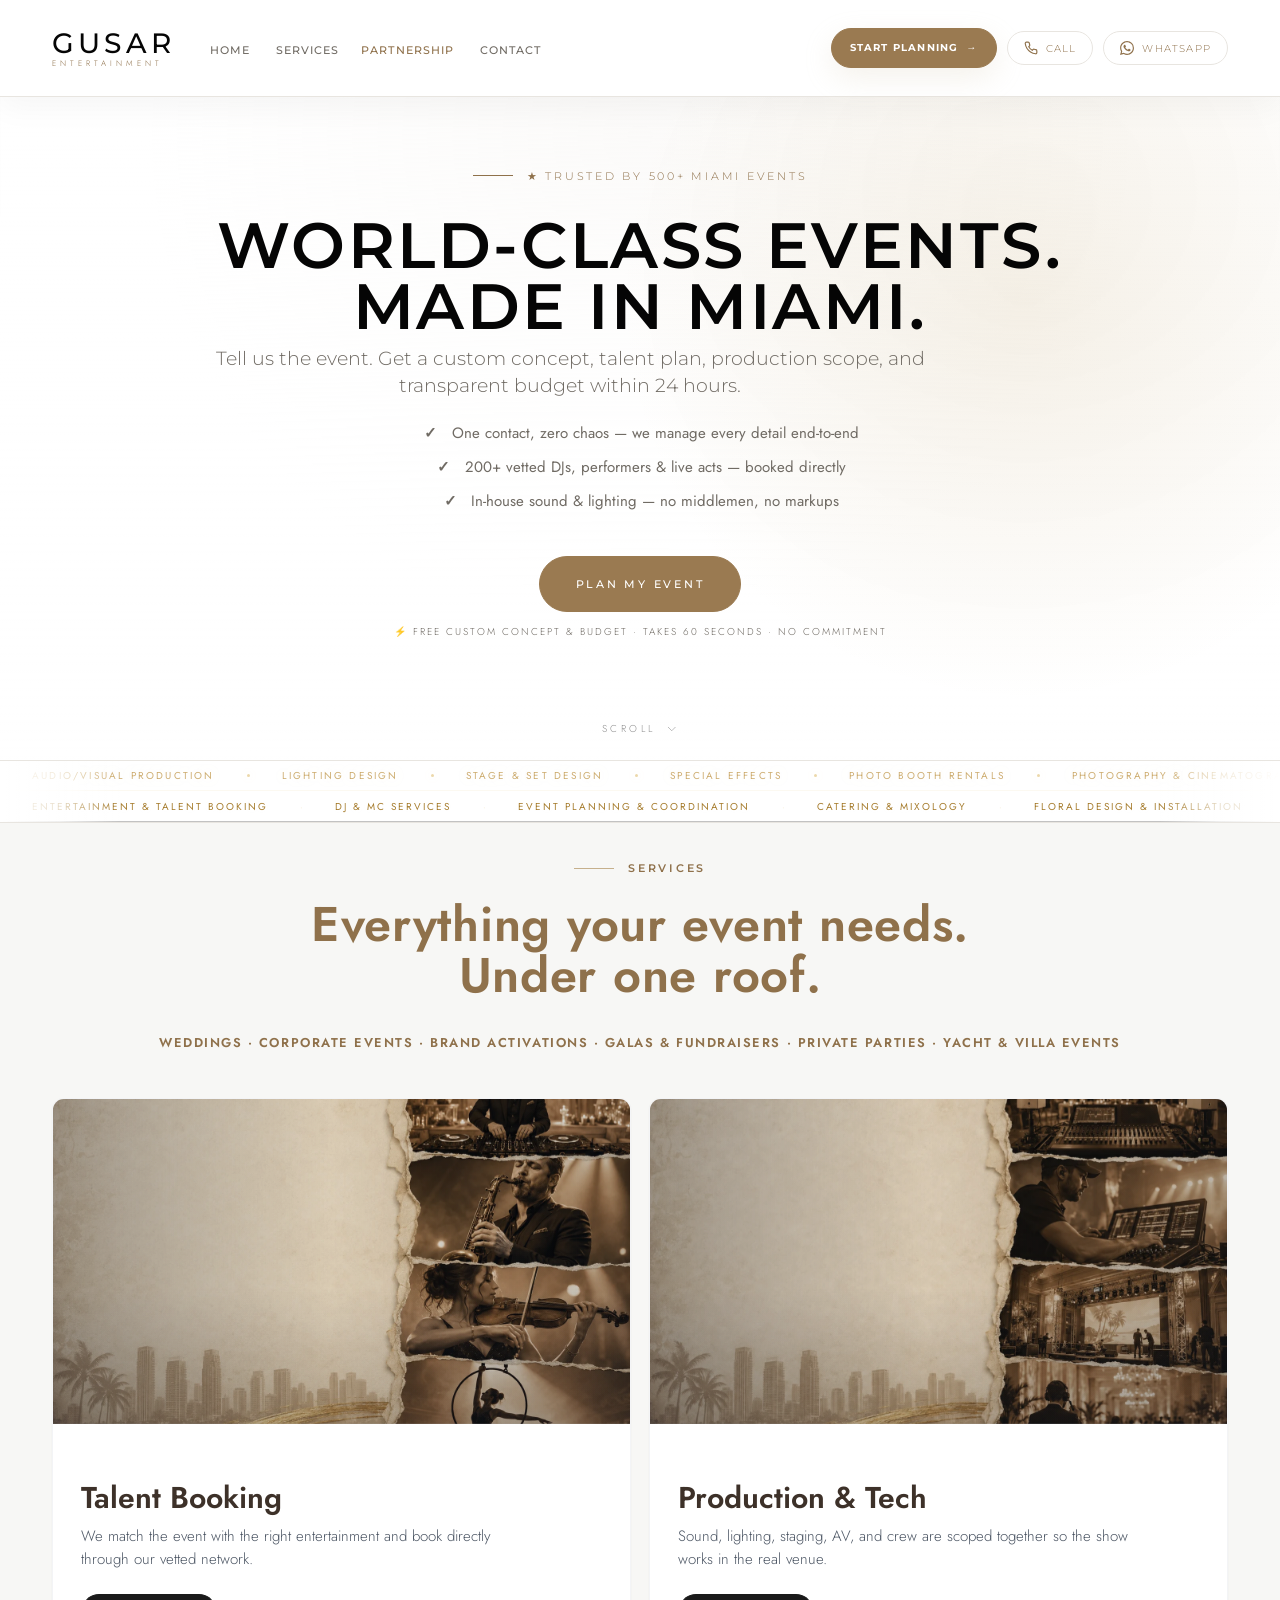
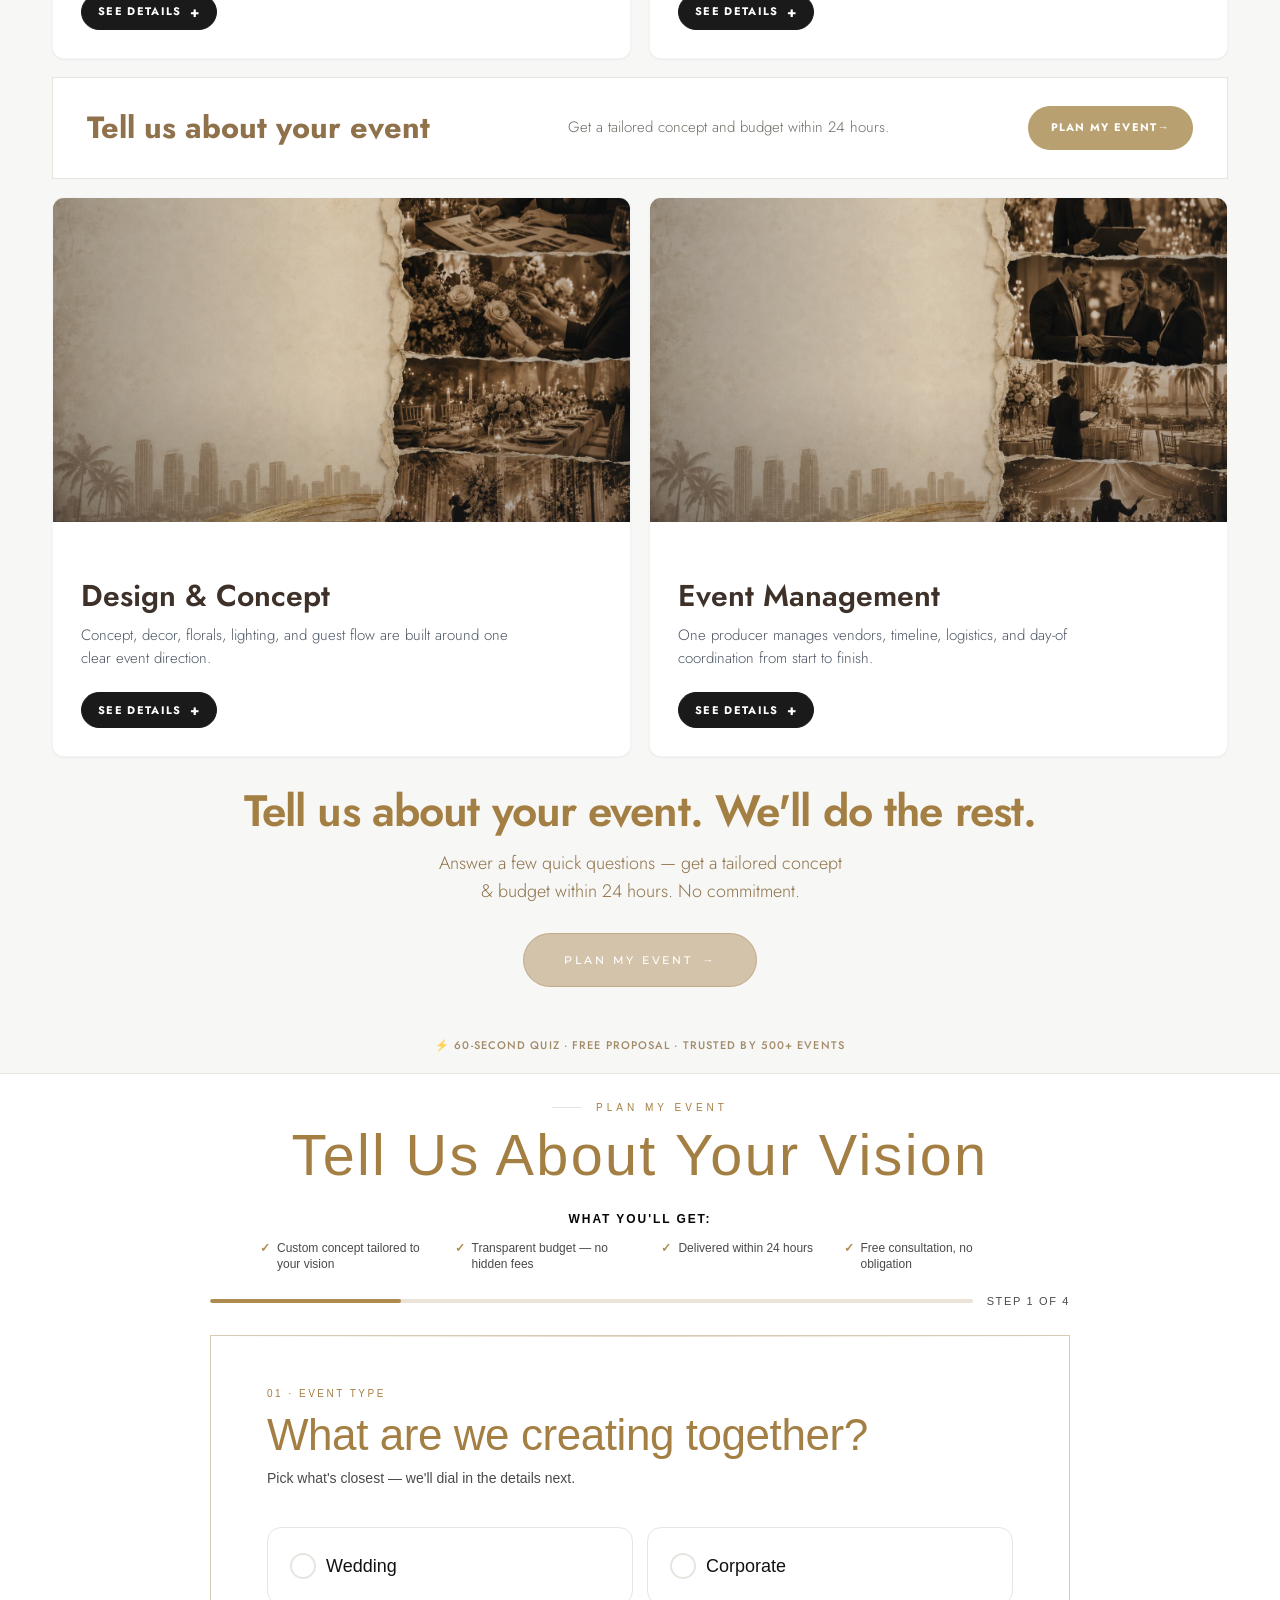
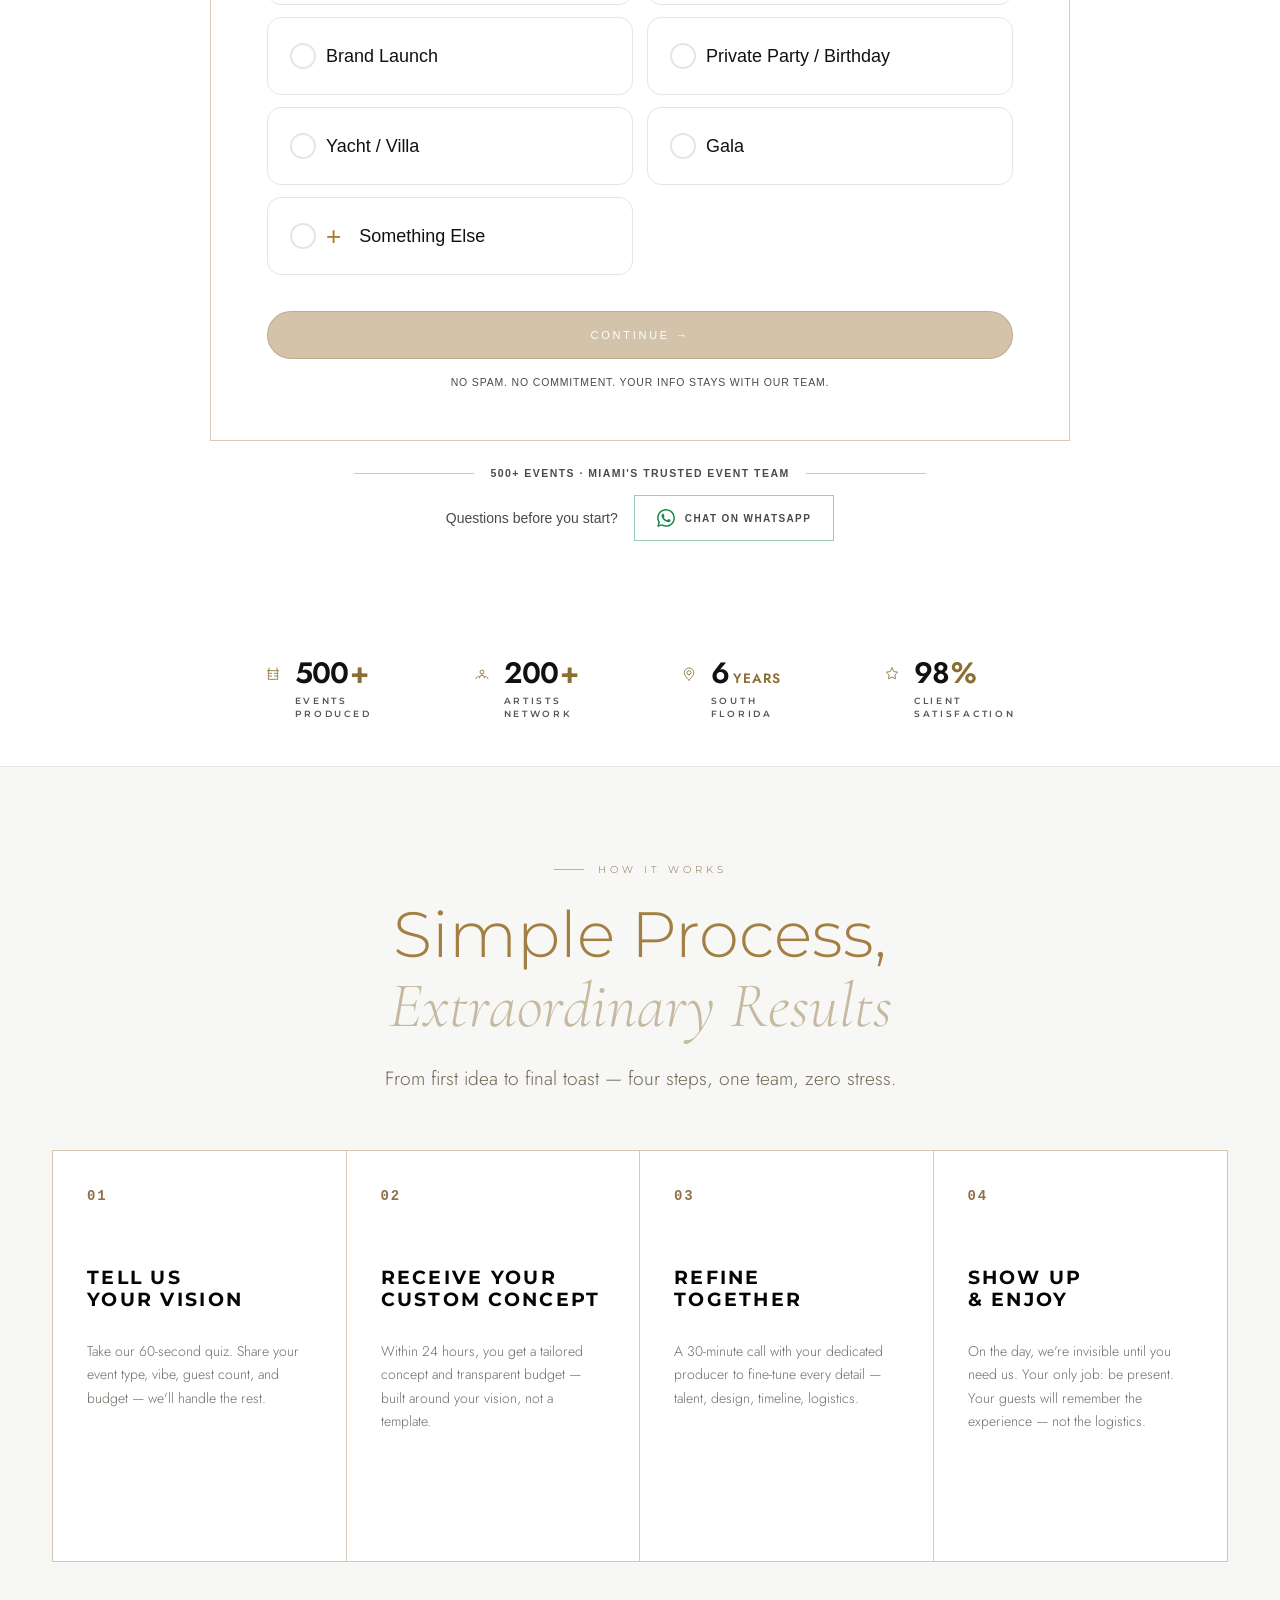
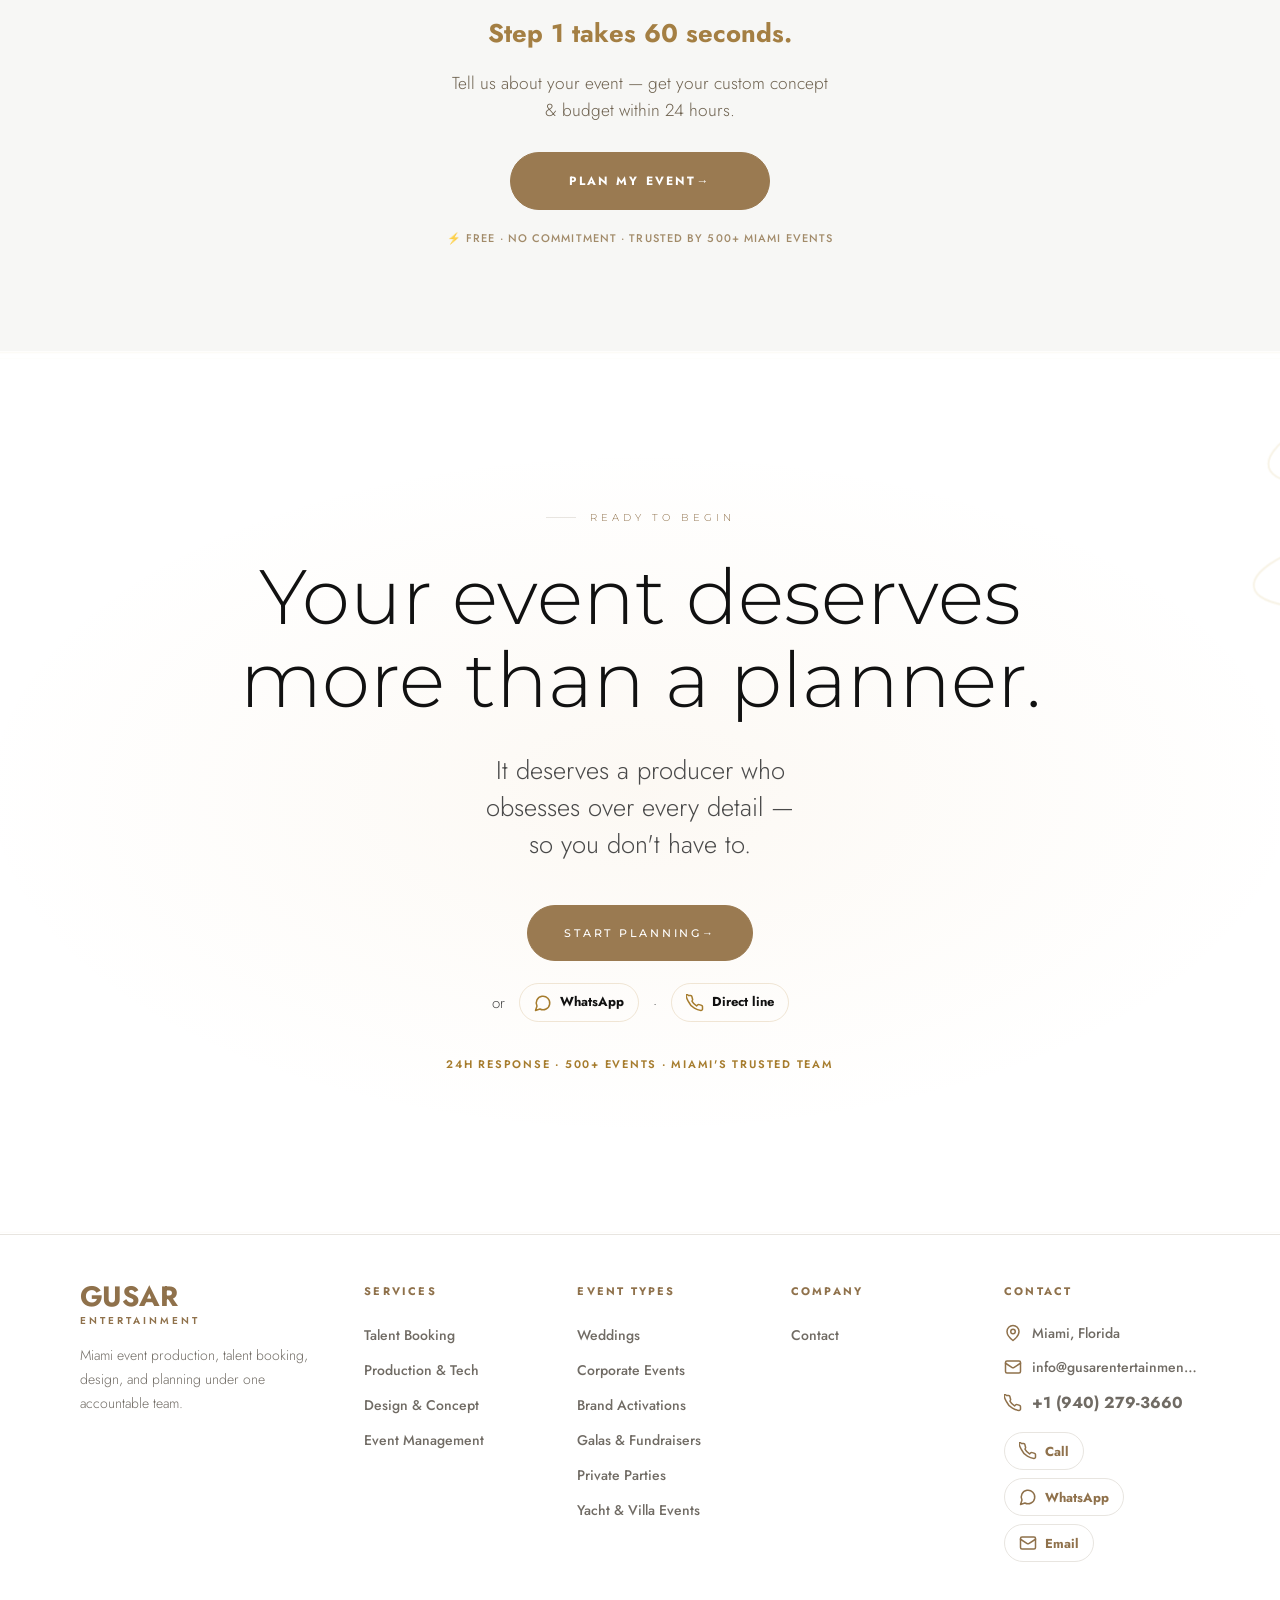
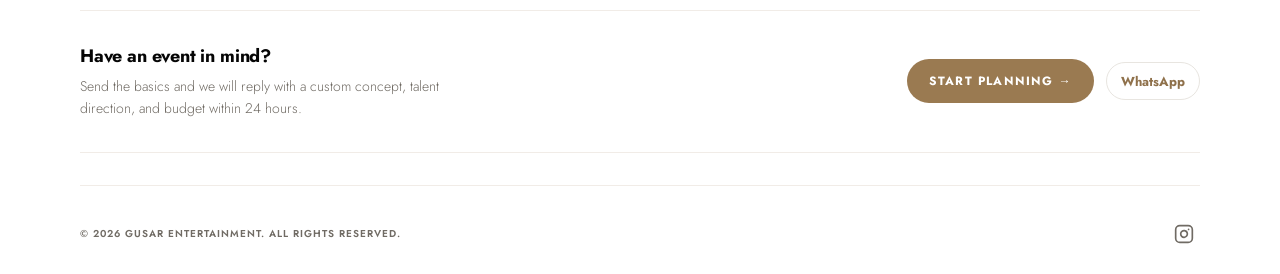
==== index.html @ ed3d2899 "xf" ====
<!DOCTYPE html><html lang="en"><head>

<meta charset="UTF-8">
<meta name="viewport" content="width=device-width, initial-scale=1.0, minimum-scale=1.0, maximum-scale=1.0, user-scalable=no, viewport-fit=cover">
<meta name="theme-color" content="transparent">
<meta name="apple-mobile-web-app-capable" content="yes">
<meta name="apple-mobile-web-app-status-bar-style" content="black-translucent">
<meta name="color-scheme" content="light">
<title>GUSAR Entertainment — Miami's Premier Event Agency</title>
<link rel="preconnect" href="https://fonts.googleapis.com">
<link rel="preconnect" href="https://images.unsplash.com">
<link rel="dns-prefetch" href="//images.unsplash.com">
<link href="https://fonts.googleapis.com/css2?family=Cormorant+Garamond:ital,wght@0,300;0,400;0,500;0,600;1,300;1,400&amp;family=Jost:wght@300;400;500;600;700&amp;family=Montserrat:wght@300;400;500;600;700&amp;display=swap" rel="stylesheet">
  <link rel="stylesheet" href="css/style.css?v=services-horizontal-cards-2">
<style>
@media (max-width: 900px) {
  body.home-light #process {
    padding: 16px 24px !important;
    background: #fdfbf9 !important;
    overflow: hidden !important;
  }
  body.home-light #process .process-header {
    margin-bottom: 32px !important;
  }
  body.home-light #process .process-steps {
    display: flex !important;
    flex-direction: column !important;
    grid-template-columns: none !important;
    gap: 32px !important;
    width: 100% !important;
    border: 0 !important;
    background: transparent !important;
    position: relative !important;
  }
  body.home-light #process .process-timeline-line {
    display: block !important;
    position: absolute !important;
    left: 40px !important;
    top: 32px !important;
    bottom: 48px !important;
    z-index: 0 !important;
    width: 1px !important;
    background: #f8f5f2 !important;
    pointer-events: none !important;
  }
  body.home-light #process .process-step {
    width: 100% !important;
    min-height: 0 !important;
    padding: 0 !important;
    background: transparent !important;
    border: 0 !important;
    overflow: visible !important;
    display: flex !important;
    flex-direction: row !important;
    gap: 16px !important;
    position: relative !important;
    z-index: 1 !important;
  }
  body.home-light #process .process-step::after {
    display: none !important;
  }
  body.home-light #process .step-num {
    position: relative !important;
    top: auto !important;
    right: auto !important;
    z-index: 10 !important;
    flex: 0 0 32px !important;
    width: 32px !important;
    margin: 0 !important;
    padding: 4px 0 !important;
    background: #fdfbf9 !important;
    color: #e5d8cd !important;
    -webkit-text-fill-color: #e5d8cd !important;
    font-family: "Montserrat", sans-serif !important;
    font-size: 30px !important;
    font-weight: 800 !important;
    line-height: 1 !important;
    letter-spacing: 0 !important;
    text-align: center !important;
    opacity: 1 !important;
  }
  body.home-light #process .step-copy {
    flex: 1 1 auto !important;
    min-width: 0 !important;
    padding: 4px 0 8px !important;
  }
  body.home-light #process .step-title {
    max-width: none !important;
    margin: 0 0 6px !important;
    color: #111827 !important;
    -webkit-text-fill-color: #111827 !important;
    font-family: "Montserrat", sans-serif !important;
    font-size: 14px !important;
    font-weight: 800 !important;
    line-height: 1.25 !important;
    letter-spacing: 0.1em !important;
    text-transform: uppercase !important;
  }
  body.home-light #process .step-title br {
    display: none !important;
  }
  body.home-light #process .step-desc {
    max-width: none !important;
    margin: 0 !important;
    color: #6b7280 !important;
    -webkit-text-fill-color: #6b7280 !important;
    font-family: "Montserrat", sans-serif !important;
    font-size: 12px !important;
    font-weight: 400 !important;
    line-height: 1.625 !important;
  }
}

@media (max-width: 560px) {
  body.home-light #cta {
    overflow: hidden !important;
  }
  body.home-light #cta .cta-actions {
    display: flex !important;
    align-items: center !important;
    justify-content: center !important;
    width: 100% !important;
    max-width: 100% !important;
    margin-inline: auto !important;
    box-sizing: border-box !important;
  }
  body.home-light #cta .cta-actions .btn-primary,
  body.home-light #cta .cta-actions .btn-ghost {
    display: inline-flex !important;
    align-items: center !important;
    justify-content: center !important;
    width: min(100%, 330px) !important;
    min-width: 0 !important;
    height: 56px !important;
    min-height: 56px !important;
    padding: 0 6px !important;
    box-sizing: border-box !important;
    font-family: "Montserrat", sans-serif !important;
    font-size: 7px !important;
    line-height: 1 !important;
    letter-spacing: 0.08em !important;
    text-align: center !important;
    white-space: nowrap !important;
  }
}
</style>
</head>
<body class="home-light has-mobile-fab" data-cc-id="cc-1" style="cursor: crosshair;">

<!-- Custom cursor -->
<div id="cursor"></div>
<div id="cursor-ring"></div>
<canvas id="cursor-canvas"></canvas>

<!-- NAV -->
<nav id="nav">
  <ul class="nav-links nav-links-left">
    <li><a href="#hero">Home</a></li>
    <li><a href="#services-editorial">Services</a></li>
  </ul>
  <a href="#hero" class="nav-logo">
    <span class="nav-logo-top">GUSAR</span>
    <span class="nav-logo-sub">Entertainment</span>
  </a>
  <div class="nav-right">
    <ul class="nav-links nav-links-right">
      <li><a href="partnership.html">Partnership</a></li>
      <li><a href="#contacts">Contact</a></li>
    </ul>
  <div class="nav-actions">
    <a href="#quiz" class="nav-cta">Start planning <span class="nav-arrow" aria-hidden="true">&rarr;</span></a>
    <a href="tel:+19402793660" class="nav-call">
      <svg viewBox="0 0 24 24" fill="none" stroke="currentColor" stroke-width="2" stroke-linecap="round" stroke-linejoin="round" aria-hidden="true"><path d="M22 16.92v3a2 2 0 0 1-2.18 2 19.79 19.79 0 0 1-8.63-3.07 19.5 19.5 0 0 1-6-6 19.79 19.79 0 0 1-3.07-8.63A2 2 0 0 1 4.11 2h3a2 2 0 0 1 2 1.72c.13.95.35 1.88.68 2.77a2 2 0 0 1-.45 2.11L8.09 9.85a16 16 0 0 0 6.06 6.06l1.25-1.25a2 2 0 0 1 2.11-.45c.89.33 1.82.55 2.77.68A2 2 0 0 1 22 16.92Z"/></svg>
      Call
    </a>
    <a href="https://wa.me/19402793660" class="nav-wa" target="_blank" rel="noopener">
      <svg viewBox="0 0 24 24" fill="currentColor"><path d="M17.472 14.382c-.297-.149-1.758-.867-2.03-.967-.273-.099-.471-.148-.67.15-.197.297-.767.966-.94 1.164-.173.199-.347.223-.644.075-.297-.15-1.255-.463-2.39-1.475-.883-.788-1.48-1.761-1.653-2.059-.173-.297-.018-.458.13-.606.134-.133.298-.347.446-.52.149-.174.198-.298.298-.497.099-.198.05-.371-.025-.52-.075-.149-.669-1.612-.916-2.207-.242-.579-.487-.5-.669-.51-.173-.008-.371-.01-.57-.01-.198 0-.52.074-.792.372-.272.297-1.04 1.016-1.04 2.479 0 1.462 1.065 2.875 1.213 3.074.149.198 2.096 3.2 5.077 4.487.709.306 1.262.489 1.694.625.712.227 1.36.195 1.871.118.571-.085 1.758-.719 2.006-1.413.248-.694.248-1.289.173-1.413-.074-.124-.272-.198-.57-.347m-5.421 7.403h-.004a9.87 9.87 0 01-5.031-1.378l-.361-.214-3.741.982.998-3.648-.235-.374a9.86 9.86 0 01-1.51-5.26c.001-5.45 4.436-9.884 9.888-9.884 2.64 0 5.122 1.03 6.988 2.898a9.825 9.825 0 012.893 6.994c-.003 5.45-4.437 9.884-9.885 9.884m8.413-18.297A11.815 11.815 0 0012.05 0C5.495 0 .16 5.335.157 11.892c0 2.096.547 4.142 1.588 5.945L.057 24l6.305-1.654a11.882 11.882 0 005.683 1.448h.005c6.554 0 11.89-5.335 11.893-11.893a11.821 11.821 0 00-3.48-8.413z"/></svg>
      WhatsApp
    </a>
  </div>
  </div>
  <button class="nav-burger" aria-label="Open menu" aria-expanded="false">
    <span></span><span></span><span></span>
  </button>
</nav>

<!-- MOBILE MENU OVERLAY -->
<div id="mobile-menu" aria-hidden="true">
  <button class="mobile-menu-close" aria-label="Close menu">
    <svg viewBox="0 0 24 24" fill="none" stroke="currentColor" stroke-width="1.5" stroke-linecap="round">
      <line x1="18" y1="6" x2="6" y2="18"/><line x1="6" y1="6" x2="18" y2="18"/>
    </svg>
  </button>
  <div class="mobile-menu-nav" role="navigation" aria-label="Mobile menu">
    <a href="#hero" class="mobile-menu-link">Home</a>
    <a href="#services-editorial" class="mobile-menu-link">Services</a>
    <a href="partnership.html" class="mobile-menu-link">Partnership</a>
    <a href="#contacts" class="mobile-menu-link">Contact</a>
  </div>
  <div class="mobile-menu-contacts">
    <a href="#quiz" class="mobile-menu-btn mobile-menu-plan">
      Plan my event
    </a>
    <a href="tel:+19402793660" class="mobile-menu-btn mobile-menu-call">
      <svg viewBox="0 0 24 24" fill="none" stroke="currentColor" stroke-width="1.8" stroke-linecap="round" stroke-linejoin="round" aria-hidden="true"><path d="M22 16.92v3a2 2 0 0 1-2.18 2 19.79 19.79 0 0 1-8.63-3.07 19.5 19.5 0 0 1-6-6 19.79 19.79 0 0 1-3.07-8.63A2 2 0 0 1 4.11 2h3a2 2 0 0 1 2 1.72c.13.95.35 1.88.68 2.77a2 2 0 0 1-.45 2.11L8.09 9.85a16 16 0 0 0 6.06 6.06l1.25-1.25a2 2 0 0 1 2.11-.45c.89.33 1.82.55 2.77.68A2 2 0 0 1 22 16.92Z"/></svg>
      Call
    </a>
    <a href="https://wa.me/19402793660" class="mobile-menu-btn mobile-menu-wa" target="_blank" rel="noopener">
      <svg viewBox="0 0 24 24" fill="currentColor"><path d="M17.472 14.382c-.297-.149-1.758-.867-2.03-.967-.273-.099-.471-.148-.67.15-.197.297-.767.966-.94 1.164-.173.199-.347.223-.644.075-.297-.15-1.255-.463-2.39-1.475-.883-.788-1.48-1.761-1.653-2.059-.173-.297-.018-.458.13-.606.134-.133.298-.347.446-.52.149-.174.198-.298.298-.497.099-.198.05-.371-.025-.52-.075-.149-.669-1.612-.916-2.207-.242-.579-.487-.5-.669-.51-.173-.008-.371-.01-.57-.01-.198 0-.52.074-.792.372-.272.297-1.04 1.016-1.04 2.479 0 1.462 1.065 2.875 1.213 3.074.149.198 2.096 3.2 5.077 4.487.709.306 1.262.489 1.694.625.712.227 1.36.195 1.871.118.571-.085 1.758-.719 2.006-1.413.248-.694.248-1.289.173-1.413-.074-.124-.272-.198-.57-.347m-5.421 7.403h-.004a9.87 9.87 0 01-5.031-1.378l-.361-.214-3.741.982.998-3.648-.235-.374a9.86 9.86 0 01-1.51-5.26c.001-5.45 4.436-9.884 9.888-9.884 2.64 0 5.122 1.03 6.988 2.898a9.825 9.825 0 012.893 6.994c-.003 5.45-4.437 9.884-9.885 9.884m8.413-18.297A11.815 11.815 0 0012.05 0C5.495 0 .16 5.335.157 11.892c0 2.096.547 4.142 1.588 5.945L.057 24l6.305-1.654a11.882 11.882 0 005.683 1.448h.005c6.554 0 11.89-5.335 11.893-11.893a11.821 11.821 0 00-3.48-8.413z"/></svg>
      WhatsApp
    </a>
    <a href="https://instagram.com/gusarentertainment" class="mobile-menu-btn mobile-menu-ig" target="_blank" rel="noopener">
      <svg viewBox="0 0 24 24" fill="none" stroke="currentColor" stroke-width="1.8" stroke-linecap="round" stroke-linejoin="round"><rect x="2" y="2" width="20" height="20" rx="5" ry="5"/><circle cx="12" cy="12" r="4"/><circle cx="17.5" cy="6.5" r="0.5" fill="currentColor"/></svg>
      Instagram
    </a>
  </div>
</div>

<!-- HERO -->
<section id="hero">

  <div class="botanical-layer" aria-hidden="true">
    <svg viewBox="0 0 1440 900" xmlns="http://www.w3.org/2000/svg" preserveAspectRatio="xMaxYMid slice">
      <g opacity="0.22">
        <!-- Top-right main stem -->
        <path d="M1380,0 C1360,80 1320,140 1290,220 C1260,300 1250,380 1230,460" stroke="#C9A84C" stroke-width="1.6" fill="none"/>
        <!-- Branch 1 -->
        <path d="M1340,90 C1310,70 1280,60 1250,80" stroke="#C9A84C" stroke-width="1.2" fill="none"/>
        <ellipse cx="1215" cy="72" rx="92" ry="28" stroke="#C9A84C" stroke-width="1.3" fill="none" transform="rotate(-20 1215 72)"/>
        <ellipse cx="1215" cy="72" rx="66" ry="20" stroke="#C9A84C" stroke-width="0.7" fill="none" transform="rotate(-20 1215 72)" opacity="0.6"/>
        <path d="M1127,82 C1170,72 1215,72 1258,62" stroke="#C9A84C" stroke-width="0.6" fill="none" opacity="0.5"/>
        <!-- Branch 2 -->
        <path d="M1310,165 C1280,145 1245,135 1210,150" stroke="#C9A84C" stroke-width="1.2" fill="none"/>
        <ellipse cx="1178" cy="142" rx="88" ry="26" stroke="#C9A84C" stroke-width="1.3" fill="none" transform="rotate(-15 1178 142)"/>
        <ellipse cx="1178" cy="142" rx="63" ry="19" stroke="#C9A84C" stroke-width="0.7" fill="none" transform="rotate(-15 1178 142)" opacity="0.6"/>
        <path d="M1094,148 C1136,142 1178,142 1220,136" stroke="#C9A84C" stroke-width="0.6" fill="none" opacity="0.5"/>
        <!-- Branch 3 -->
        <path d="M1275,258 C1245,235 1205,225 1168,238" stroke="#C9A84C" stroke-width="1.2" fill="none"/>
        <ellipse cx="1136" cy="230" rx="95" ry="29" stroke="#C9A84C" stroke-width="1.3" fill="none" transform="rotate(-10 1136 230)"/>
        <ellipse cx="1136" cy="230" rx="68" ry="21" stroke="#C9A84C" stroke-width="0.7" fill="none" transform="rotate(-10 1136 230)" opacity="0.6"/>
        <path d="M1045,234 C1090,230 1136,230 1182,226" stroke="#C9A84C" stroke-width="0.6" fill="none" opacity="0.5"/>
        <!-- Branch 4 accent -->
        <path d="M1252,345 C1225,320 1192,312 1162,328" stroke="#C9A84C" stroke-width="1.1" fill="none"/>
        <ellipse cx="1132" cy="320" rx="78" ry="23" stroke="#C9A84C" stroke-width="1.1" fill="none" transform="rotate(-8 1132 320)" opacity="0.7"/>
        <ellipse cx="1132" cy="320" rx="56" ry="17" stroke="#C9A84C" stroke-width="0.6" fill="none" transform="rotate(-8 1132 320)" opacity="0.45"/>
        <!-- Small accent leaves -->
        <ellipse cx="1290" cy="50" rx="42" ry="13" stroke="#C9A84C" stroke-width="1.0" fill="none" transform="rotate(30 1290 50)" opacity="0.5"/>
        <ellipse cx="1395" cy="120" rx="38" ry="12" stroke="#C9A84C" stroke-width="0.9" fill="none" transform="rotate(-40 1395 120)" opacity="0.4"/>
        <ellipse cx="1370" cy="280" rx="45" ry="14" stroke="#C9A84C" stroke-width="1.0" fill="none" transform="rotate(20 1370 280)" opacity="0.38"/>
        <!-- Left edge faint accent -->
        <path d="M20,200 C30,260 25,320 18,380" stroke="#C9A84C" stroke-width="1.2" fill="none" opacity="0.4"/>
        <ellipse cx="48" cy="240" rx="55" ry="17" stroke="#C9A84C" stroke-width="1.0" fill="none" transform="rotate(15 48 240)" opacity="0.35"/>
        <ellipse cx="42" cy="320" rx="48" ry="15" stroke="#C9A84C" stroke-width="0.9" fill="none" transform="rotate(-12 42 320)" opacity="0.28"/>
        <!-- Gold rule lines -->
        <line x1="0" y1="1" x2="1440" y2="1" stroke="#C9A84C" stroke-width="1" opacity="0.35"/>
        <line x1="0" y1="5" x2="1440" y2="5" stroke="#C9A84C" stroke-width="0.4" opacity="0.18"/>
        <!-- Left vertical rule -->
        <line x1="1" y1="0" x2="1" y2="900" stroke="#C9A84C" stroke-width="1" opacity="0.4"/>
      </g>
    </svg>
  </div>
  <div class="hero-bg">
    <img class="hero-bg-img" src="https://images.unsplash.com/photo-1768396855390-0728fa9c21e1?auto=format&amp;fit=crop&amp;fm=jpg&amp;ixlib=rb-4.1.0&amp;q=78&amp;w=3000" alt="" aria-hidden="true" fetchpriority="high" decoding="async" width="3000" height="2000">
  </div>
  <div class="hero-glow"></div>
  <div class="hero-line"></div>
  <div class="hero-line-bottom"></div>
  <a href="#quiz-section" class="delicate-scroll">
    <span class="delicate-scroll-text">Scroll</span>
    <svg class="delicate-scroll-icon" viewBox="0 0 24 24" fill="none" stroke="currentColor" stroke-width="1" stroke-linecap="round" stroke-linejoin="round">
      <polyline points="6 9 12 15 18 9"></polyline>
    </svg>
  </a>
  <div class="hero-content">
    <div class="hero-label">★ TRUSTED BY 500+ MIAMI EVENTS </div>
    <h1 class="hero-title">
      <span class="hero-title-line"><span>WORLD-CLASS EVENTS.</span></span>
      <span class="hero-title-line"><span>MADE IN MIAMI.</span></span>
    </h1>
    <p class="hero-support">Tell us the event. Get a custom concept, talent plan, production scope, and transparent budget within 24 hours.</p>
    <ul class="hero-checks">
      <li>One contact, zero chaos — we manage every detail end-to-end</li>
      <li>200+ vetted DJs, performers &amp; live acts — booked directly</li>
      <li>In-house sound &amp; lighting — no middlemen, no markups</li>
    </ul>
    <div class="hero-actions hero-actions-single">
      <a href="#quiz" class="btn-primary" aria-label="Plan My Event">PLAN MY EVENT</a>
    </div>
    <p class="hero-microcopy"><span class="hero-micro-icon">⚡</span> Free custom concept &amp; budget · Takes 60 seconds · No commitment</p>
  </div>

<!-- NAV -->
<!-- MARQUEE -->
</section>

<div id="marquee-gusar" role="marquee" aria-label="Gusar Entertainment services">
  <div class="mq-row">
    <div class="mq-track mq-track-a">
      <div class="mq-item"><span class="mq-text-a">Audio/Visual Production</span><span class="mq-sep-a"></span></div>
      <div class="mq-item"><span class="mq-text-a">Lighting Design</span><span class="mq-sep-a"></span></div>
      <div class="mq-item"><span class="mq-text-a">Stage & Set Design</span><span class="mq-sep-a"></span></div>
      <div class="mq-item"><span class="mq-text-a">Special Effects</span><span class="mq-sep-a"></span></div>
      <div class="mq-item"><span class="mq-text-a">Photo Booth Rentals</span><span class="mq-sep-a"></span></div>
      <div class="mq-item"><span class="mq-text-a">Photography & Cinematography</span><span class="mq-sep-a"></span></div>
      <div class="mq-item"><span class="mq-text-a">Audio/Visual Production</span><span class="mq-sep-a"></span></div>
      <div class="mq-item"><span class="mq-text-a">Lighting Design</span><span class="mq-sep-a"></span></div>
      <div class="mq-item"><span class="mq-text-a">Stage & Set Design</span><span class="mq-sep-a"></span></div>
      <div class="mq-item"><span class="mq-text-a">Special Effects</span><span class="mq-sep-a"></span></div>
      <div class="mq-item"><span class="mq-text-a">Photo Booth Rentals</span><span class="mq-sep-a"></span></div>
      <div class="mq-item"><span class="mq-text-a">Photography & Cinematography</span><span class="mq-sep-a"></span></div>
      <div class="mq-item"><span class="mq-text-a">Audio/Visual Production</span><span class="mq-sep-a"></span></div>
      <div class="mq-item"><span class="mq-text-a">Lighting Design</span><span class="mq-sep-a"></span></div>
      <div class="mq-item"><span class="mq-text-a">Stage & Set Design</span><span class="mq-sep-a"></span></div>
      <div class="mq-item"><span class="mq-text-a">Special Effects</span><span class="mq-sep-a"></span></div>
      <div class="mq-item"><span class="mq-text-a">Photo Booth Rentals</span><span class="mq-sep-a"></span></div>
      <div class="mq-item"><span class="mq-text-a">Photography & Cinematography</span><span class="mq-sep-a"></span></div>
      <div class="mq-item"><span class="mq-text-a">Audio/Visual Production</span><span class="mq-sep-a"></span></div>
      <div class="mq-item"><span class="mq-text-a">Lighting Design</span><span class="mq-sep-a"></span></div>
      <div class="mq-item"><span class="mq-text-a">Stage & Set Design</span><span class="mq-sep-a"></span></div>
      <div class="mq-item"><span class="mq-text-a">Special Effects</span><span class="mq-sep-a"></span></div>
      <div class="mq-item"><span class="mq-text-a">Photo Booth Rentals</span><span class="mq-sep-a"></span></div>
      <div class="mq-item"><span class="mq-text-a">Photography & Cinematography</span><span class="mq-sep-a"></span></div>
    </div>
  </div>
  <div class="mq-row">
    <div class="mq-track mq-track-b">
      <div class="mq-item"><span class="mq-text-b">Entertainment & Talent Booking</span><span class="mq-sep-b"> · </span></div>
      <div class="mq-item"><span class="mq-text-b">DJ & MC Services</span><span class="mq-sep-b"> · </span></div>
      <div class="mq-item"><span class="mq-text-b">Event Planning & Coordination</span><span class="mq-sep-b"> · </span></div>
      <div class="mq-item"><span class="mq-text-b">Catering & Mixology</span><span class="mq-sep-b"> · </span></div>
      <div class="mq-item"><span class="mq-text-b">Floral Design & Installation</span><span class="mq-sep-b"> · </span></div>
      <div class="mq-item"><span class="mq-text-b">Event Décor & Styling</span><span class="mq-sep-b"> · </span></div>
      <div class="mq-item"><span class="mq-text-b">Miami · Fort Lauderdale</span><span class="mq-sep-b"> · </span></div>
      <div class="mq-item"><span class="mq-text-b">@gusarentertainment</span><span class="mq-sep-b"> · </span></div>
      <div class="mq-item"><span class="mq-text-b">Entertainment & Talent Booking</span><span class="mq-sep-b"> · </span></div>
      <div class="mq-item"><span class="mq-text-b">DJ & MC Services</span><span class="mq-sep-b"> · </span></div>
      <div class="mq-item"><span class="mq-text-b">Event Planning & Coordination</span><span class="mq-sep-b"> · </span></div>
      <div class="mq-item"><span class="mq-text-b">Catering & Mixology</span><span class="mq-sep-b"> · </span></div>
      <div class="mq-item"><span class="mq-text-b">Floral Design & Installation</span><span class="mq-sep-b"> · </span></div>
      <div class="mq-item"><span class="mq-text-b">Event Décor & Styling</span><span class="mq-sep-b"> · </span></div>
      <div class="mq-item"><span class="mq-text-b">Miami · Fort Lauderdale</span><span class="mq-sep-b"> · </span></div>
      <div class="mq-item"><span class="mq-text-b">@gusarentertainment</span><span class="mq-sep-b"> · </span></div>
      <div class="mq-item"><span class="mq-text-b">Entertainment & Talent Booking</span><span class="mq-sep-b"> · </span></div>
      <div class="mq-item"><span class="mq-text-b">DJ & MC Services</span><span class="mq-sep-b"> · </span></div>
      <div class="mq-item"><span class="mq-text-b">Event Planning & Coordination</span><span class="mq-sep-b"> · </span></div>
      <div class="mq-item"><span class="mq-text-b">Catering & Mixology</span><span class="mq-sep-b"> · </span></div>
      <div class="mq-item"><span class="mq-text-b">Floral Design & Installation</span><span class="mq-sep-b"> · </span></div>
      <div class="mq-item"><span class="mq-text-b">Event Décor & Styling</span><span class="mq-sep-b"> · </span></div>
      <div class="mq-item"><span class="mq-text-b">Miami · Fort Lauderdale</span><span class="mq-sep-b"> · </span></div>
      <div class="mq-item"><span class="mq-text-b">@gusarentertainment</span><span class="mq-sep-b"> · </span></div>
      <div class="mq-item"><span class="mq-text-b">Entertainment & Talent Booking</span><span class="mq-sep-b"> · </span></div>
      <div class="mq-item"><span class="mq-text-b">DJ & MC Services</span><span class="mq-sep-b"> · </span></div>
      <div class="mq-item"><span class="mq-text-b">Event Planning & Coordination</span><span class="mq-sep-b"> · </span></div>
      <div class="mq-item"><span class="mq-text-b">Catering & Mixology</span><span class="mq-sep-b"> · </span></div>
      <div class="mq-item"><span class="mq-text-b">Floral Design & Installation</span><span class="mq-sep-b"> · </span></div>
      <div class="mq-item"><span class="mq-text-b">Event Décor & Styling</span><span class="mq-sep-b"> · </span></div>
      <div class="mq-item"><span class="mq-text-b">Miami · Fort Lauderdale</span><span class="mq-sep-b"> · </span></div>
      <div class="mq-item"><span class="mq-text-b">@gusarentertainment</span><span class="mq-sep-b"> · </span></div>
    </div>
  </div>
</div>

<!-- SERVICES EDITORIAL -->
<section id="services-editorial" aria-labelledby="services-editorial-title">
  <div class="ed-header">
    <div class="ed-header-left">
      <span class="ed-label">Services</span>
      <h2 class="ed-heading" id="services-editorial-title"><span class="ed-heading-line">Everything your event needs.</span><br><span class="ed-heading-line">Under one roof.</span></h2>
      <p class="ed-event-types">Weddings · Corporate Events · Brand Activations · Galas &amp; Fundraisers · Private Parties · Yacht &amp; Villa Events</p>
    </div>
  </div>

  <div class="ed-grid">
    <article class="ed-card ed-card-technical ed-card-talent">
      <div class="ed-corner" aria-hidden="true"></div>
      <div class="ed-bg" aria-hidden="true">
        <img src="assets/miami-talent-booking-djs-live-music-performers.webp" alt="" loading="lazy" decoding="async" width="1448" height="1086">
      </div>
      <div class="ed-tech-content">
        <div class="ed-card-top">
          <span class="ed-num" data-target="1">01</span>
          <div class="ed-line"></div>
        </div>
        <h3 class="ed-card-title">Talent Booking</h3>
        <p class="ed-card-copy">We match the event with the right entertainment and book directly through our vetted network.</p>
        <button class="ed-details-toggle" type="button" aria-expanded="false" aria-controls="ed-details-talent">See details</button>
        <ul class="ed-tech-list" id="ed-details-talent" aria-label="Talent and artist booking services" hidden>
          <li>200+ DJs from house to hip-hop</li>
          <li>Live bands &amp; performers for any vibe</li>
          <li>Saxophonists &amp; violinists for elegant moments</li>
          <li>Specialty acts — aerialists, dancers, MCs</li>
        </ul>
      </div>
    </article>

    <article class="ed-card ed-card-technical ed-card-production">
      <div class="ed-corner" aria-hidden="true"></div>
      <div class="ed-bg" aria-hidden="true">
        <img src="assets/miami-event-production-sound-lighting-staging-av.webp" alt="" loading="lazy" decoding="async" width="1448" height="1086">
      </div>
      <div class="ed-tech-content">
        <div class="ed-card-top">
          <span class="ed-num" data-target="2">02</span>
          <div class="ed-line"></div>
        </div>
        <h3 class="ed-card-title">Production &amp; Tech</h3>
        <p class="ed-card-copy">Sound, lighting, staging, AV, and crew are scoped together so the show works in the real venue.</p>
        <button class="ed-details-toggle" type="button" aria-expanded="false" aria-controls="ed-details-production">See details</button>
        <ul class="ed-tech-list" id="ed-details-production" aria-label="Technical production services" hidden>
          <li>Pro sound systems for 50 to 5,000 guests</li>
          <li>Lighting design that transforms any space</li>
          <li>Staging &amp; AV rentals — we own it, we run it</li>
          <li>Full technical crew on-site</li>
        </ul>
      </div>
    </article>

    <div class="ed-mini-cta">
      <h3>Tell us about your event</h3>
      <p>Get a tailored concept and budget within 24 hours.</p>
      <a href="#quiz-section">Plan my event <span aria-hidden="true">&rarr;</span></a>
    </div>

    <article class="ed-card ed-card-technical ed-card-design">
      <div class="ed-corner" aria-hidden="true"></div>
      <div class="ed-bg" aria-hidden="true">
        <img src="assets/miami-event-design-decor-florals-concept.webp" alt="" loading="lazy" decoding="async" width="1448" height="1086">
      </div>
      <div class="ed-tech-content">
        <div class="ed-card-top">
          <span class="ed-num" data-target="3">03</span>
          <div class="ed-line"></div>
        </div>
        <h3 class="ed-card-title">Design &amp; Concept</h3>
        <p class="ed-card-copy">Concept, decor, florals, lighting, and guest flow are built around one clear event direction.</p>
        <button class="ed-details-toggle" type="button" aria-expanded="false" aria-controls="ed-details-design">See details</button>
        <ul class="ed-tech-list" id="ed-details-design" aria-label="Event design and decor services" hidden>
          <li>Concept &amp; scenography</li>
          <li>Florals &amp; table design</li>
          <li>Custom builds &amp; installations</li>
          <li>Lighting as decor</li>
        </ul>
      </div>
    </article>

    <article class="ed-card ed-card-technical ed-card-management">
      <div class="ed-corner" aria-hidden="true"></div>
      <div class="ed-bg" aria-hidden="true">
        <img src="assets/miami-event-management-planning-vendors-logistics.webp" alt="" loading="lazy" decoding="async" width="1448" height="1086">
      </div>
      <div class="ed-tech-content">
        <div class="ed-card-top">
          <span class="ed-num" data-target="4">04</span>
          <div class="ed-line"></div>
        </div>
        <h3 class="ed-card-title">Event Management</h3>
        <p class="ed-card-copy">One producer manages vendors, timeline, logistics, and day-of coordination from start to finish.</p>
        <button class="ed-details-toggle" type="button" aria-expanded="false" aria-controls="ed-details-management">See details</button>
        <ul class="ed-tech-list" id="ed-details-management" aria-label="Event management and planning services" hidden>
          <li>End-to-end planning — timeline, vendors, logistics</li>
          <li>On-site coordination day-of</li>
          <li>Venue sourcing across Miami</li>
          <li>Budget management — transparent, no surprises</li>
        </ul>
      </div>
    </article>
  </div>

  <div class="ed-cta-block">
    <h3 class="ed-cta-title">Tell us about your event. We'll do the rest.</h3>
    <p class="ed-cta-sub">Answer a few quick questions — get a tailored concept<br>&amp; budget within 24 hours. No commitment.</p>
    <a href="#quiz" class="ed-btn">PLAN MY EVENT <span class="ed-btn-arrow">&rarr;</span></a>
    <p class="ed-cta-micro"><span aria-hidden="true">⚡</span> 60-second quiz · Free proposal · Trusted by 500+ events</p>
  </div>
</section>

<!-- TESTIMONIALS SECTION -->
<section id="testimonials">
  <div class="tss-inner">
    <div class="tss-header">
      <div class="section-label">Client Reviews</div>
      <h2 class="section-title">What Our <em>Clients Say</em></h2>
    </div>

    <div class="tss-grid">

      <!-- Card 1 -->
      <div class="tss-card">
        <div class="tss-bar">
          <div class="tss-avatar tss-av-1">M</div>
          <div class="tss-info">
            <div class="tss-name">Maria K.</div>
            <div class="tss-sub">Wedding · Miami Beach</div>
          </div>
          <svg class="tss-wa-icon" viewBox="0 0 24 24" fill="currentColor" aria-label="WhatsApp"><path d="M17.472 14.382c-.297-.149-1.758-.867-2.03-.967-.273-.099-.471-.148-.67.15-.197.297-.767.966-.94 1.164-.173.199-.347.223-.644.075-.297-.15-1.255-.463-2.39-1.475-.883-.788-1.48-1.761-1.653-2.059-.173-.297-.018-.458.13-.606.134-.133.298-.347.446-.52.149-.174.198-.298.298-.497.099-.198.05-.371-.025-.52-.075-.149-.669-1.612-.916-2.207-.242-.579-.487-.5-.669-.51-.173-.008-.371-.01-.57-.01-.198 0-.52.074-.792.372-.272.297-1.04 1.016-1.04 2.479 0 1.462 1.065 2.875 1.213 3.074.149.198 2.096 3.2 5.077 4.487.709.306 1.262.489 1.694.625.712.227 1.36.195 1.871.118.571-.085 1.758-.719 2.006-1.413.248-.694.248-1.289.173-1.413-.074-.124-.272-.198-.57-.347m-5.421 7.403h-.004a9.87 9.87 0 01-5.031-1.378l-.361-.214-3.741.982.998-3.648-.235-.374a9.86 9.86 0 01-1.51-5.26c.001-5.45 4.436-9.884 9.888-9.884 2.64 0 5.122 1.03 6.988 2.898a9.825 9.825 0 012.893 6.994c-.003 5.45-4.437 9.884-9.885 9.884m8.413-18.297A11.815 11.815 0 0012.05 0C5.495 0 .16 5.335.157 11.892c0 2.096.547 4.142 1.588 5.945L.057 24l6.305-1.654a11.882 11.882 0 005.683 1.448h.005c6.554 0 11.89-5.335 11.893-11.893a11.821 11.821 0 00-3.48-8.413z"/></svg>
        </div>
        <div class="tss-chat">
          <div class="tss-bubble tss-bubble--in">The DJ at our wedding was absolutely incredible! Everyone was on the dance floor all night 🔥<span class="tss-time">10:32</span></div>
          <div class="tss-bubble tss-bubble--in">And the lighting setup was breathtaking. Thank you GUSAR! 🙏<span class="tss-time">10:33</span></div>
          <div class="tss-bubble tss-bubble--out">We're so happy it was everything you dreamed of! ❤️<span class="tss-time">10:41 ✓✓</span></div>
        </div>
      </div>

      <!-- Card 2 -->
      <div class="tss-card">
        <div class="tss-bar">
          <div class="tss-avatar tss-av-2">J</div>
          <div class="tss-info">
            <div class="tss-name">James W.</div>
            <div class="tss-sub">Corporate Gala · Brickell</div>
          </div>
          <svg class="tss-wa-icon" viewBox="0 0 24 24" fill="currentColor" aria-label="WhatsApp"><path d="M17.472 14.382c-.297-.149-1.758-.867-2.03-.967-.273-.099-.471-.148-.67.15-.197.297-.767.966-.94 1.164-.173.199-.347.223-.644.075-.297-.15-1.255-.463-2.39-1.475-.883-.788-1.48-1.761-1.653-2.059-.173-.297-.018-.458.13-.606.134-.133.298-.347.446-.52.149-.174.198-.298.298-.497.099-.198.05-.371-.025-.52-.075-.149-.669-1.612-.916-2.207-.242-.579-.487-.5-.669-.51-.173-.008-.371-.01-.57-.01-.198 0-.52.074-.792.372-.272.297-1.04 1.016-1.04 2.479 0 1.462 1.065 2.875 1.213 3.074.149.198 2.096 3.2 5.077 4.487.709.306 1.262.489 1.694.625.712.227 1.36.195 1.871.118.571-.085 1.758-.719 2.006-1.413.248-.694.248-1.289.173-1.413-.074-.124-.272-.198-.57-.347m-5.421 7.403h-.004a9.87 9.87 0 01-5.031-1.378l-.361-.214-3.741.982.998-3.648-.235-.374a9.86 9.86 0 01-1.51-5.26c.001-5.45 4.436-9.884 9.888-9.884 2.64 0 5.122 1.03 6.988 2.898a9.825 9.825 0 012.893 6.994c-.003 5.45-4.437 9.884-9.885 9.884m8.413-18.297A11.815 11.815 0 0012.05 0C5.495 0 .16 5.335.157 11.892c0 2.096.547 4.142 1.588 5.945L.057 24l6.305-1.654a11.882 11.882 0 005.683 1.448h.005c6.554 0 11.89-5.335 11.893-11.893a11.821 11.821 0 00-3.48-8.413z"/></svg>
        </div>
        <div class="tss-chat">
          <div class="tss-bubble tss-bubble--in">Our corporate gala was flawless. The team handled everything seamlessly 👏<span class="tss-time">14:18</span></div>
          <div class="tss-bubble tss-bubble--in">Our CEO specifically asked me to pass along how impressed everyone was!<span class="tss-time">14:19</span></div>
          <div class="tss-bubble tss-bubble--out">Thank you James! We loved working with your team. 🙌<span class="tss-time">14:27 ✓✓</span></div>
        </div>
      </div>

      <!-- Card 3 -->
      <div class="tss-card">
        <div class="tss-bar">
          <div class="tss-avatar tss-av-3">S</div>
          <div class="tss-info">
            <div class="tss-name">Sofia R.</div>
            <div class="tss-sub">Birthday Party · Wynwood</div>
          </div>
          <svg class="tss-wa-icon" viewBox="0 0 24 24" fill="currentColor" aria-label="WhatsApp"><path d="M17.472 14.382c-.297-.149-1.758-.867-2.03-.967-.273-.099-.471-.148-.67.15-.197.297-.767.966-.94 1.164-.173.199-.347.223-.644.075-.297-.15-1.255-.463-2.39-1.475-.883-.788-1.48-1.761-1.653-2.059-.173-.297-.018-.458.13-.606.134-.133.298-.347.446-.52.149-.174.198-.298.298-.497.099-.198.05-.371-.025-.52-.075-.149-.669-1.612-.916-2.207-.242-.579-.487-.5-.669-.51-.173-.008-.371-.01-.57-.01-.198 0-.52.074-.792.372-.272.297-1.04 1.016-1.04 2.479 0 1.462 1.065 2.875 1.213 3.074.149.198 2.096 3.2 5.077 4.487.709.306 1.262.489 1.694.625.712.227 1.36.195 1.871.118.571-.085 1.758-.719 2.006-1.413.248-.694.248-1.289.173-1.413-.074-.124-.272-.198-.57-.347m-5.421 7.403h-.004a9.87 9.87 0 01-5.031-1.378l-.361-.214-3.741.982.998-3.648-.235-.374a9.86 9.86 0 01-1.51-5.26c.001-5.45 4.436-9.884 9.888-9.884 2.64 0 5.122 1.03 6.988 2.898a9.825 9.825 0 012.893 6.994c-.003 5.45-4.437 9.884-9.885 9.884m8.413-18.297A11.815 11.815 0 0012.05 0C5.495 0 .16 5.335.157 11.892c0 2.096.547 4.142 1.588 5.945L.057 24l6.305-1.654a11.882 11.882 0 005.683 1.448h.005c6.554 0 11.89-5.335 11.893-11.893a11.821 11.821 0 00-3.48-8.413z"/></svg>
        </div>
        <div class="tss-chat">
          <div class="tss-bubble tss-bubble--in">The saxophonist you brought to my birthday was a WOW moment for everyone! 🎷<span class="tss-time">22:05</span></div>
          <div class="tss-bubble tss-bubble--in">People are still talking about it a month later 😍<span class="tss-time">22:06</span></div>
          <div class="tss-bubble tss-bubble--out">That means everything to us! Thank you, Sofia! ✨<span class="tss-time">22:14 ✓✓</span></div>
        </div>
      </div>

      <!-- Card 4 -->
      <div class="tss-card">
        <div class="tss-bar">
          <div class="tss-avatar tss-av-4">A</div>
          <div class="tss-info">
            <div class="tss-name">Alex T.</div>
            <div class="tss-sub">Yacht Party · Miami Marina</div>
          </div>
          <svg class="tss-wa-icon" viewBox="0 0 24 24" fill="currentColor" aria-label="WhatsApp"><path d="M17.472 14.382c-.297-.149-1.758-.867-2.03-.967-.273-.099-.471-.148-.67.15-.197.297-.767.966-.94 1.164-.173.199-.347.223-.644.075-.297-.15-1.255-.463-2.39-1.475-.883-.788-1.48-1.761-1.653-2.059-.173-.297-.018-.458.13-.606.134-.133.298-.347.446-.52.149-.174.198-.298.298-.497.099-.198.05-.371-.025-.52-.075-.149-.669-1.612-.916-2.207-.242-.579-.487-.5-.669-.51-.173-.008-.371-.01-.57-.01-.198 0-.52.074-.792.372-.272.297-1.04 1.016-1.04 2.479 0 1.462 1.065 2.875 1.213 3.074.149.198 2.096 3.2 5.077 4.487.709.306 1.262.489 1.694.625.712.227 1.36.195 1.871.118.571-.085 1.758-.719 2.006-1.413.248-.694.248-1.289.173-1.413-.074-.124-.272-.198-.57-.347m-5.421 7.403h-.004a9.87 9.87 0 01-5.031-1.378l-.361-.214-3.741.982.998-3.648-.235-.374a9.86 9.86 0 01-1.51-5.26c.001-5.45 4.436-9.884 9.888-9.884 2.64 0 5.122 1.03 6.988 2.898a9.825 9.825 0 012.893 6.994c-.003 5.45-4.437 9.884-9.885 9.884m8.413-18.297A11.815 11.815 0 0012.05 0C5.495 0 .16 5.335.157 11.892c0 2.096.547 4.142 1.588 5.945L.057 24l6.305-1.654a11.882 11.882 0 005.683 1.448h.005c6.554 0 11.89-5.335 11.893-11.893a11.821 11.821 0 00-3.48-8.413z"/></svg>
        </div>
        <div class="tss-chat">
          <div class="tss-bubble tss-bubble--in">Best yacht party we've ever had. The live band was on another level! 🛥️<span class="tss-time">01:12</span></div>
          <div class="tss-bubble tss-bubble--in">Exceeded every expectation. Will definitely book again 🙌<span class="tss-time">01:13</span></div>
          <div class="tss-bubble tss-bubble--out">Can't wait for the next one! ✨<span class="tss-time">01:20 ✓✓</span></div>
        </div>
      </div>

      <!-- Card 5 -->
      <div class="tss-card">
        <div class="tss-bar">
          <div class="tss-avatar tss-av-5">A</div>
          <div class="tss-info">
            <div class="tss-name">Anastasia B.</div>
            <div class="tss-sub">Wedding · Coral Gables</div>
          </div>
          <svg class="tss-wa-icon" viewBox="0 0 24 24" fill="currentColor" aria-label="WhatsApp"><path d="M17.472 14.382c-.297-.149-1.758-.867-2.03-.967-.273-.099-.471-.148-.67.15-.197.297-.767.966-.94 1.164-.173.199-.347.223-.644.075-.297-.15-1.255-.463-2.39-1.475-.883-.788-1.48-1.761-1.653-2.059-.173-.297-.018-.458.13-.606.134-.133.298-.347.446-.52.149-.174.198-.298.298-.497.099-.198.05-.371-.025-.52-.075-.149-.669-1.612-.916-2.207-.242-.579-.487-.5-.669-.51-.173-.008-.371-.01-.57-.01-.198 0-.52.074-.792.372-.272.297-1.04 1.016-1.04 2.479 0 1.462 1.065 2.875 1.213 3.074.149.198 2.096 3.2 5.077 4.487.709.306 1.262.489 1.694.625.712.227 1.36.195 1.871.118.571-.085 1.758-.719 2.006-1.413.248-.694.248-1.289.173-1.413-.074-.124-.272-.198-.57-.347m-5.421 7.403h-.004a9.87 9.87 0 01-5.031-1.378l-.361-.214-3.741.982.998-3.648-.235-.374a9.86 9.86 0 01-1.51-5.26c.001-5.45 4.436-9.884 9.888-9.884 2.64 0 5.122 1.03 6.988 2.898a9.825 9.825 0 012.893 6.994c-.003 5.45-4.437 9.884-9.885 9.884m8.413-18.297A11.815 11.815 0 0012.05 0C5.495 0 .16 5.335.157 11.892c0 2.096.547 4.142 1.588 5.945L.057 24l6.305-1.654a11.882 11.882 0 005.683 1.448h.005c6.554 0 11.89-5.335 11.893-11.893a11.821 11.821 0 00-3.48-8.413z"/></svg>
        </div>
        <div class="tss-chat">
          <div class="tss-bubble tss-bubble--in">From the florals to the DJ set — everything was perfect 🌹<span class="tss-time">19:44</span></div>
          <div class="tss-bubble tss-bubble--in">Our guests haven't stopped complimenting the décor!<span class="tss-time">19:45</span></div>
          <div class="tss-bubble tss-bubble--out">We're so grateful! You were a dream to work with 💛<span class="tss-time">19:53 ✓✓</span></div>
        </div>
      </div>

      <!-- Card 6 -->
      <div class="tss-card">
        <div class="tss-bar">
          <div class="tss-avatar tss-av-6">M</div>
          <div class="tss-info">
            <div class="tss-name">Michael C.</div>
            <div class="tss-sub">Product Launch · Downtown</div>
          </div>
          <svg class="tss-wa-icon" viewBox="0 0 24 24" fill="currentColor" aria-label="WhatsApp"><path d="M17.472 14.382c-.297-.149-1.758-.867-2.03-.967-.273-.099-.471-.148-.67.15-.197.297-.767.966-.94 1.164-.173.199-.347.223-.644.075-.297-.15-1.255-.463-2.39-1.475-.883-.788-1.48-1.761-1.653-2.059-.173-.297-.018-.458.13-.606.134-.133.298-.347.446-.52.149-.174.198-.298.298-.497.099-.198.05-.371-.025-.52-.075-.149-.669-1.612-.916-2.207-.242-.579-.487-.5-.669-.51-.173-.008-.371-.01-.57-.01-.198 0-.52.074-.792.372-.272.297-1.04 1.016-1.04 2.479 0 1.462 1.065 2.875 1.213 3.074.149.198 2.096 3.2 5.077 4.487.709.306 1.262.489 1.694.625.712.227 1.36.195 1.871.118.571-.085 1.758-.719 2.006-1.413.248-.694.248-1.289.173-1.413-.074-.124-.272-.198-.57-.347m-5.421 7.403h-.004a9.87 9.87 0 01-5.031-1.378l-.361-.214-3.741.982.998-3.648-.235-.374a9.86 9.86 0 01-1.51-5.26c.001-5.45 4.436-9.884 9.888-9.884 2.64 0 5.122 1.03 6.988 2.898a9.825 9.825 0 012.893 6.994c-.003 5.45-4.437 9.884-9.885 9.884m8.413-18.297A11.815 11.815 0 0012.05 0C5.495 0 .16 5.335.157 11.892c0 2.096.547 4.142 1.588 5.945L.057 24l6.305-1.654a11.882 11.882 0 005.683 1.448h.005c6.554 0 11.89-5.335 11.893-11.893a11.821 11.821 0 00-3.48-8.413z"/></svg>
        </div>
        <div class="tss-chat">
          <div class="tss-bubble tss-bubble--in">Professional, creative, on time — GUSAR delivered on every promise 💼<span class="tss-time">17:02</span></div>
          <div class="tss-bubble tss-bubble--in">Our product launch was a massive hit thanks to your team!<span class="tss-time">17:03</span></div>
          <div class="tss-bubble tss-bubble--out">So glad we could make it memorable! Thank you, Michael. 🙏<span class="tss-time">17:11 ✓✓</span></div>
        </div>
      </div>

    </div>
  </div>
</section>

<!-- QUIZ SECTION -->
<span id="quiz" class="section-anchor" aria-hidden="true"></span>
<section id="quiz-section">
  <div class="quiz-inner">
    <div class="quiz-section-header">
      <div class="section-label">Plan My Event</div>
      <h2 class="section-title">Tell Us About Your Vision</h2>
    </div>

    <!-- Step 1 only -->
    <div class="quiz-benefits" id="qBenefits" aria-label="What you'll get">
      <p class="quiz-benefits-title">What you'll get:</p>
      <ul>
        <li>Custom concept tailored to your vision</li>
        <li>Transparent budget — no hidden fees</li>
        <li>Delivered within 24 hours</li>
        <li>Free consultation, no obligation</li>
      </ul>
    </div>
    <!-- Steps 2–4 compact badge -->
    <p class="quiz-badge-compact" id="qBadgeCompact" hidden>⚡ Free custom concept in 24h · No commitment</p>

    <!-- Progress -->
    <div class="qp-wrap">
      <div class="quiz-progress" id="qProgressBar" role="progressbar" aria-label="Quiz progress" aria-valuemin="1" aria-valuemax="4" aria-valuenow="1">
        <div class="qp-fill" id="qProgressFill"></div>
      </div>
      <span class="qp-label" id="qProgressLabel">Step 1 of 4</span>
    </div>

    <!-- Card -->
    <div class="quiz-card">

      <!-- STEP 1: Event Type -->
      <div class="qstep active" id="qstep1">
        <span class="qstep-num">01 · Event Type</span>
        <h2 class="qstep-title">What are we creating together?</h2>
        <p class="qstep-sub">Pick what's closest — we'll dial in the details next.</p>
        <div class="qchoices" id="qEventTypeChoices">
          <div class="qchoice" data-val="Wedding" onclick="qSelectChoice(this,'qEventTypeChoices')">
            <span class="qchoice-label">Wedding</span><div class="qchoice-tick"></div>
          </div>
          <div class="qchoice" data-val="Corporate" onclick="qSelectChoice(this,'qEventTypeChoices')">
            <span class="qchoice-label">Corporate</span><div class="qchoice-tick"></div>
          </div>
          <div class="qchoice" data-val="Brand Launch" onclick="qSelectChoice(this,'qEventTypeChoices')">
            <span class="qchoice-label">Brand Launch</span><div class="qchoice-tick"></div>
          </div>
          <div class="qchoice" data-val="Private Party / Birthday" onclick="qSelectChoice(this,'qEventTypeChoices')">
            <span class="qchoice-label">Private Party / Birthday</span><div class="qchoice-tick"></div>
          </div>
          <div class="qchoice" data-val="Yacht / Villa" onclick="qSelectChoice(this,'qEventTypeChoices')">
            <span class="qchoice-label">Yacht / Villa</span><div class="qchoice-tick"></div>
          </div>
          <div class="qchoice" data-val="Gala" onclick="qSelectChoice(this,'qEventTypeChoices')">
            <span class="qchoice-label">Gala</span><div class="qchoice-tick"></div>
          </div>
          <div class="qchoice" data-val="Something Else" onclick="qSelectChoice(this,'qEventTypeChoices')">
            <span class="qchoice-icon qchoice-icon--plus" aria-hidden="true">+</span><span class="qchoice-label">Something Else</span><div class="qchoice-tick"></div>
          </div>
        </div>
        <div class="qother-wrap" id="qOtherEventWrap">
          <textarea id="qOtherEventText" class="qother-textarea" placeholder="Tell us about your event..." rows="3" aria-label="Describe your event"></textarea>
        </div>
        <p class="qerr" id="qerr1">Please select an event type</p>
        <div class="qbtn-row">
          <button class="qbtn-next" id="qNextBtn1" onclick="qNextStep(1)">Continue →</button>
        </div>
        <p class="qprivacy-note">No spam. No commitment. Your info stays with our team.</p>
      </div>

      <!-- STEP 2: Services -->
      <div class="qstep" id="qstep2">
        <span class="qstep-num">02 · Services</span>
        <h2 class="qstep-title">How involved do you want us?</h2>
        <p class="qstep-sub">Tell us where we fit in.</p>
        <div class="qservices">
          <div class="qsvc qsvc--featured" data-val="Full Ownership" onclick="qSelectService(this)">
            <span class="qsvc-badge">Most popular</span>
            <span class="qsvc-name">Full Ownership</span><span class="qsvc-desc">End-to-end. From first idea to final toast.</span>
          </div>
          <div class="qsvc" data-val="Production Only" onclick="qSelectService(this)">
            <span class="qsvc-name">Production Only</span><span class="qsvc-desc">Sound, lighting, staging, tech</span>
          </div>
          <div class="qsvc" data-val="Talent & Entertainment" onclick="qSelectService(this)">
            <span class="qsvc-name">Talent &amp; Entertainment</span><span class="qsvc-desc">DJs, artists, hosts, performers</span>
          </div>
          <div class="qsvc" data-val="Design & Decor" onclick="qSelectService(this)">
            <span class="qsvc-name">Design &amp; Decor</span><span class="qsvc-desc">Concept, styling, florals, visuals</span>
          </div>
          <div class="qsvc" data-val="Co-Production" onclick="qSelectService(this)">
            <span class="qsvc-name">Co-Production</span><span class="qsvc-desc">You have a team — we bring what's missing</span>
          </div>
          <div class="qsvc qsvc--escape" data-val="Not Sure Yet" onclick="qSelectService(this)">
            <span class="qsvc-name">Not Sure Yet</span><span class="qsvc-desc">Let's talk it through</span>
          </div>
        </div>
        <p class="qerr" id="qerr2">Please select an option</p>
        <div class="qbtn-row">
          <button class="qbtn-back" onclick="qPrevStep(2)">← Back</button>
          <button class="qbtn-next" onclick="qNextStep(2)">Next: Event Details →</button>
        </div>
      </div>

      <!-- STEP 3: Event Details (date + venue + guests + budget) -->
      <div class="qstep" id="qstep3">
        <span class="qstep-num">03 · Event Details</span>
        <h2 class="qstep-title">When, where, and how big?</h2>
        <p class="qstep-sub">Rough estimates work — we'll fine-tune together.</p>
        <div class="qfield-group col2" style="margin-bottom:24px">
          <div>
            <label class="qfield-label">Event Date</label>
            <input type="date" class="qfield-input" id="qEventDate">
            <div class="qdate-options" id="qDateOptions" aria-label="Date flexibility options">
              <button type="button" class="qdate-option" data-val="Not confirmed yet" onclick="qSelectDateOption(this)">Not confirmed yet</button>
              <button type="button" class="qdate-option" data-val="Flexible — best availability" onclick="qSelectDateOption(this)">Flexible</button>
            </div>
          </div>
          <div>
            <label class="qfield-label">Location / Venue</label>
            <input type="text" class="qfield-input" id="qEventLocation" placeholder="Venue name, city or zip...">
          </div>
        </div>
        <div class="qslider-section">
          <div class="qdisplay-block">
            <span class="qdisplay-big" id="qGuestVal">100</span><span class="qdisplay-unit" id="qGuestSuffix"></span>
            <div class="qdisplay-note">Expected Guests</div>
          </div>
          <div class="qslider-wrap">
            <input type="range" id="qGuestSlider" min="0" max="100" step="1" value="10" oninput="qUpdateGuests(this)">
            <div class="qslider-labels"><span>0</span><span>500</span><span>1000+</span></div>
          </div>
        </div>
        <div id="qBudgetSliderBlock">
          <div class="qdisplay-block">
            <span class="qdisplay-big" id="qBudgetVal">5,000</span>
            <span class="qdisplay-unit">USD</span>
            <div class="qdisplay-note">Estimated Budget</div>
          </div>
          <div class="qslider-wrap" style="margin-bottom:6px">
            <input type="range" id="qBudgetSlider" min="500" max="50000" step="500" value="5000" oninput="qUpdateBudget(this)">
            <div class="qslider-labels"><span>$500</span><span>$25K</span><span>$50K+</span></div>
          </div>
          <button id="qBudgetToggleBtn" class="qbudget-toggle-link" type="button" onclick="qToggleBudgetPersonal()">Prefer to discuss budget personally</button>
        </div>
        <div id="qBudgetPersonalBlock" class="qbudget-personal">
          <div class="qbudget-personal-title">We'll discuss budget on the call ✓</div>
          <div class="qbudget-personal-sub">Our producer will find the best solution for your event.</div>
          <button class="qbudget-toggle-link" type="button" onclick="qToggleBudgetPersonal()">← Show budget slider</button>
        </div>
        <p class="qerr" id="qerr3">Please enter the event date and location</p>
        <div class="qbtn-row" style="margin-top:28px">
          <button class="qbtn-back" onclick="qPrevStep(3)">← Back</button>
          <button class="qbtn-next" onclick="qNextStep(3)">Last Step: Your Contact →</button>
        </div>
      </div>

      <!-- STEP 4: Contact Info -->
      <div class="qstep" id="qstep4">
        <span class="qstep-num">04 · Contact Info</span>
        <h2 class="qstep-title">Almost there.</h2>
        <p class="qstep-sub">We'll get back within hours with your personal proposal.</p>
        <div class="qfield-group qname-row" style="margin-bottom:16px">
          <div>
            <label class="qfield-label">First Name</label>
            <input type="text" class="qfield-input" id="qContactFirstName" placeholder="First name" autocomplete="given-name">
          </div>
          <div>
            <label class="qfield-label">Last Name</label>
            <input type="text" class="qfield-input" id="qContactLastName" placeholder="Last name" autocomplete="family-name">
          </div>
        </div>
        <div class="qfield-group" style="margin-bottom:16px">
          <div>
            <label class="qfield-label">Phone / WhatsApp</label>
            <input type="tel" class="qfield-input" id="qContactPhone" placeholder="+1 (940) ..." autocomplete="tel">
          </div>
        </div>
        <div class="qfield-group" style="margin-bottom:16px">
          <div>
            <label class="qfield-label">Email</label>
            <input type="email" class="qfield-input" id="qContactEmail" placeholder="your@email.com" autocomplete="email">
          </div>
        </div>
        <div class="qfield-group" id="qCompanyWrap" style="margin-bottom:16px;display:none">
          <div>
            <label class="qfield-label">Company <span class="qfield-optional">(optional)</span></label>
            <input type="text" class="qfield-input" id="qContactCompany" placeholder="Company name" autocomplete="organization">
          </div>
        </div>
        <div style="margin-bottom:20px">
          <button type="button" class="qnotes-toggle" id="qNotesToggle" onclick="qToggleNotes()">+ Add notes or special requests</button>
          <div id="qNotesWrap" style="display:none;margin-top:10px">
            <textarea class="qfield-input" id="qContactNotes" placeholder="Any details, questions or special requests..." rows="3"></textarea>
          </div>
        </div>
        <div style="margin-bottom:24px">
          <label class="qfield-label" style="margin-bottom:10px;display:block">Preferred contact method</label>
          <div class="qcmethods qcmethods--row" id="qContactMethods">
            <div class="qcmethod" data-val="WhatsApp" onclick="qToggleContact(this)">
              <svg viewBox="0 0 24 24" fill="#25D366"><path d="M17.472 14.382c-.297-.149-1.758-.867-2.03-.967-.273-.099-.471-.148-.67.15-.197.297-.767.966-.94 1.164-.173.199-.347.223-.644.075-.297-.15-1.255-.463-2.39-1.475-.883-.788-1.48-1.761-1.653-2.059-.173-.297-.018-.458.13-.606.134-.133.298-.347.446-.52.149-.174.198-.298.298-.497.099-.198.05-.371-.025-.52-.075-.149-.669-1.612-.916-2.207-.242-.579-.487-.5-.669-.51-.173-.008-.371-.01-.57-.01-.198 0-.52.074-.792.372-.272.297-1.04 1.016-1.04 2.479 0 1.462 1.065 2.875 1.213 3.074.149.198 2.096 3.2 5.077 4.487.709.306 1.262.489 1.694.625.712.227 1.36.195 1.871.118.571-.085 1.758-.719 2.006-1.413.248-.694.248-1.289.173-1.413-.074-.124-.272-.198-.57-.347m-5.421 7.403h-.004a9.87 9.87 0 01-5.031-1.378l-.361-.214-3.741.982.998-3.648-.235-.374a9.86 9.86 0 01-1.51-5.26c.001-5.45 4.436-9.884 9.888-9.884 2.64 0 5.122 1.03 6.988 2.898a9.825 9.825 0 012.893 6.994c-.003 5.45-4.437 9.884-9.885 9.884m8.413-18.297A11.815 11.815 0 0012.05 0C5.495 0 .16 5.335.157 11.892c0 2.096.547 4.142 1.588 5.945L.057 24l6.305-1.654a11.882 11.882 0 005.683 1.448h.005c6.554 0 11.89-5.335 11.893-11.893a11.821 11.821 0 00-3.48-8.413z"/></svg>
              WhatsApp
            </div>
            <div class="qcmethod" data-val="Phone Call" onclick="qToggleContact(this)">
              <svg viewBox="0 0 24 24" fill="none" stroke="#4CAF50" stroke-width="2"><path d="M22 16.92v3a2 2 0 01-2.18 2 19.79 19.79 0 01-8.63-3.07A19.5 19.5 0 014.07 12a19.79 19.79 0 01-3.07-8.67A2 2 0 013 1.19h3a2 2 0 012 1.72c.127.96.361 1.903.7 2.81a2 2 0 01-.45 2.11L7.09 8.91a16 16 0 005.9 5.9l1.18-1.18a2 2 0 012.11-.45c.907.339 1.85.573 2.81.7A2 2 0 0122 16.92z"/></svg>
              Phone Call
            </div>
            <div class="qcmethod" data-val="Email" onclick="qToggleContact(this)">
              <svg viewBox="0 0 24 24" fill="none" stroke="#EA4335" stroke-width="2"><rect x="2" y="4" width="20" height="16" rx="2"/><path d="M2 7l10 7 10-7"/></svg>
              Email
            </div>
          </div>
        </div>
        <div class="qconsent-wrap">
          <label class="qconsent-label">
            <input type="checkbox" id="qConsentCheck" class="qconsent-checkbox">
            <span class="qconsent-box"></span>
            <span class="qconsent-text">I agree to the <a href="/privacy" target="_blank" class="qconsent-link">privacy policy</a>.</span>
          </label>
        </div>
        <p class="qerr" id="qerr4">Please enter your name, phone number, and agree to the terms.</p>
        <div class="qbtn-row">
          <button class="qbtn-back" onclick="qPrevStep(4)">← Back</button>
          <button class="qbtn-next" id="qSubmitBtn" onclick="qSubmitQuiz()">Get My Proposal →</button>
        </div>
      </div>

      <!-- SUCCESS -->
      <div class="qsuccess" id="qSuccessScreen">
        <div class="qsuccess-icon" aria-hidden="true">✓</div>
        <h2 class="qsuccess-title">Your proposal is on the way!</h2>
        <p class="qsuccess-sub" id="qSuccessMessage">Thank you! We've received your inquiry and will reach out within <strong>a few hours</strong> with a personalized proposal.</p>
        <div class="qsuccess-summary" aria-label="Your request summary">
          <div class="qsuccess-summary-title">Your Request Summary</div>
          <dl class="qsummary-grid" id="qRequestSummary">
            <div><dt>Event</dt><dd id="qSummaryEvent">-</dd></div>
            <div><dt>Services</dt><dd id="qSummaryServices">-</dd></div>
            <div><dt>Date</dt><dd id="qSummaryDate">-</dd></div>
            <div><dt>Location</dt><dd id="qSummaryLocation">-</dd></div>
            <div><dt>Guests</dt><dd id="qSummaryGuests">-</dd></div>
            <div><dt>Budget</dt><dd id="qSummaryBudget">-</dd></div>
          </dl>
        </div>
        <div class="qsuccess-attribution" aria-label="How did you hear about us?">
          <label class="qfield-label" for="qHeardSelect">How did you hear about us?</label>
          <select id="qHeardSelect" class="qfield-input">
            <option value="">Optional</option>
            <option>Instagram</option>
            <option>Google</option>
            <option>Referral</option>
            <option>TikTok</option>
            <option>Facebook</option>
            <option>YouTube</option>
            <option>At an event</option>
            <option>Other</option>
          </select>
        </div>
        <div class="qsuccess-actions">
          <a id="qWaLink" class="qbtn-wa" href="https://wa.me/19402793660" target="_blank">
            <svg width="18" height="18" fill="currentColor" viewBox="0 0 24 24"><path d="M17.472 14.382c-.297-.149-1.758-.867-2.03-.967-.273-.099-.471-.148-.67.15-.197.297-.767.966-.94 1.164-.173.199-.347.223-.644.075-.297-.15-1.255-.463-2.39-1.475-.883-.788-1.48-1.761-1.653-2.059-.173-.297-.018-.458.13-.606.134-.133.298-.347.446-.52.149-.174.198-.298.298-.497.099-.198.05-.371-.025-.52-.075-.149-.669-1.612-.916-2.207-.242-.579-.487-.5-.669-.51-.173-.008-.371-.01-.57-.01-.198 0-.52.074-.792.372-.272.297-1.04 1.016-1.04 2.479 0 1.462 1.065 2.875 1.213 3.074.149.198 2.096 3.2 5.077 4.487.709.306 1.262.489 1.694.625.712.227 1.36.195 1.871.118.571-.085 1.758-.719 2.006-1.413.248-.694.248-1.289.173-1.413-.074-.124-.272-.198-.57-.347m-5.421 7.403h-.004a9.87 9.87 0 01-5.031-1.378l-.361-.214-3.741.982.998-3.648-.235-.374a9.86 9.86 0 01-1.51-5.26c.001-5.45 4.436-9.884 9.888-9.884 2.64 0 5.122 1.03 6.988 2.898a9.825 9.825 0 012.893 6.994c-.003 5.45-4.437 9.884-9.885 9.884m8.413-18.297A11.815 11.815 0 0012.05 0C5.495 0 .16 5.335.157 11.892c0 2.096.547 4.142 1.588 5.945L.057 24l6.305-1.654a11.882 11.882 0 005.683 1.448h.005c6.554 0 11.89-5.335 11.893-11.893a11.821 11.821 0 00-3.48-8.413z"/></svg>
            Message us on WhatsApp
          </a>
          <a href="https://instagram.com/gusarentertainment" target="_blank" class="qbtn-ig">
            <svg width="18" height="18" fill="currentColor" viewBox="0 0 24 24"><path d="M12 2.163c3.204 0 3.584.012 4.85.07 3.252.148 4.771 1.691 4.919 4.919.058 1.265.069 1.645.069 4.849 0 3.205-.012 3.584-.069 4.849-.149 3.225-1.664 4.771-4.919 4.919-1.266.058-1.644.07-4.85.07-3.204 0-3.584-.012-4.849-.07-3.26-.149-4.771-1.699-4.919-4.92-.058-1.265-.07-1.644-.07-4.849 0-3.204.013-3.583.07-4.849.149-3.227 1.664-4.771 4.919-4.919 1.266-.057 1.645-.069 4.849-.069zm0-2.163c-3.259 0-3.667.014-4.947.072-4.358.2-6.78 2.618-6.98 6.98-.059 1.281-.073 1.689-.073 4.948 0 3.259.014 3.668.072 4.948.2 4.358 2.618 6.78 6.98 6.98 1.281.058 1.689.072 4.948.072 3.259 0 3.668-.014 4.948-.072 4.354-.2 6.782-2.618 6.979-6.98.059-1.28.073-1.689.073-4.948 0-3.259-.014-3.667-.072-4.947-.196-4.354-2.617-6.78-6.979-6.98-1.281-.059-1.69-.073-4.949-.073zm0 5.838c-3.403 0-6.162 2.759-6.162 6.162s2.759 6.163 6.162 6.163 6.162-2.759 6.162-6.163c0-3.403-2.759-6.162-6.162-6.162zm0 10.162c-2.209 0-4-1.79-4-4 0-2.209 1.791-4 4-4s4 1.791 4 4c0 2.21-1.791 4-4 4zm6.406-11.845c-.796 0-1.441.645-1.441 1.44s.645 1.44 1.441 1.44c.795 0 1.439-.645 1.439-1.44s-.644-1.44-1.439-1.44z"/></svg>
            Follow us on Instagram
          </a>
          <a href="#hero" class="qbtn-home">
            <svg width="16" height="16" fill="none" stroke="currentColor" stroke-width="2" viewBox="0 0 24 24"><path d="M3 9l9-7 9 7v11a2 2 0 01-2 2H5a2 2 0 01-2-2z"/><polyline points="9 22 9 12 15 12 15 22"/></svg>
            Return to Top
          </a>
        </div>
      </div>

    </div><!-- /quiz-card -->
    <div class="quiz-whatsapp-cta">
      <div class="quiz-whatsapp-trust"><span></span>500+ Events · Miami's Trusted Event Team<span></span></div>
      <div class="quiz-whatsapp-row">
        <span>Questions before you start?</span>
        <a href="https://wa.me/19402793660" target="_blank" rel="noopener">
        <svg width="18" height="18" fill="currentColor" viewBox="0 0 24 24" aria-hidden="true"><path d="M17.472 14.382c-.297-.149-1.758-.867-2.03-.967-.273-.099-.471-.148-.67.15-.197.297-.767.966-.94 1.164-.173.199-.347.223-.644.075-.297-.15-1.255-.463-2.39-1.475-.883-.788-1.48-1.761-1.653-2.059-.173-.297-.018-.458.13-.606.134-.133.298-.347.446-.52.149-.174.198-.298.298-.497.099-.198.05-.371-.025-.52-.075-.149-.669-1.612-.916-2.207-.242-.579-.487-.5-.669-.51-.173-.008-.371-.01-.57-.01-.198 0-.52.074-.792.372-.272.297-1.04 1.016-1.04 2.479 0 1.462 1.065 2.875 1.213 3.074.149.198 2.096 3.2 5.077 4.487.709.306 1.262.489 1.694.625.712.227 1.36.195 1.871.118.571-.085 1.758-.719 2.006-1.413.248-.694.248-1.289.173-1.413-.074-.124-.272-.198-.57-.347m-5.421 7.403h-.004a9.87 9.87 0 01-5.031-1.378l-.361-.214-3.741.982.998-3.648-.235-.374a9.86 9.86 0 01-1.51-5.26c.001-5.45 4.436-9.884 9.888-9.884 2.64 0 5.122 1.03 6.988 2.898a9.825 9.825 0 012.893 6.994c-.003 5.45-4.437 9.884-9.885 9.884m8.413-18.297A11.815 11.815 0 0012.05 0C5.495 0 .16 5.335.157 11.892c0 2.096.547 4.142 1.588 5.945L.057 24l6.305-1.654a11.882 11.882 0 005.683 1.448h.005c6.554 0 11.89-5.335 11.893-11.893a11.821 11.821 0 00-3.48-8.413z"/></svg>
          Chat on WhatsApp
        </a>
      </div>
    </div>
  </div><!-- /quiz-inner -->
</section>


<!-- STATS -->
<section id="stats">
  <div class="stats-grid">
    <div class="stat-item reveal visible">
      <svg class="stat-icon" viewBox="0 0 24 24" fill="none" aria-hidden="true">
        <path d="M4 7h16M6 3v4M18 3v4M6 11h4M6 15h4M14 11h4M14 15h4M5 7v13h14V7" />
      </svg>
      <div class="stat-content">
        <div class="stat-num" data-target="500">500<span>+</span></div>
        <div class="stat-label">Events<br>Produced</div>
      </div>
    </div>
    <div class="stat-item reveal reveal-delay-1 visible">
      <svg class="stat-icon" viewBox="0 0 24 24" fill="none" aria-hidden="true">
        <path d="M8 18a4 4 0 0 1 8 0M12 12a3 3 0 1 0 0-6 3 3 0 0 0 0 6ZM3 19a3.5 3.5 0 0 1 5-3.15M16 15.85A3.5 3.5 0 0 1 21 19" />
      </svg>
      <div class="stat-content">
        <div class="stat-num" data-target="200">200<span>+</span></div>
        <div class="stat-label">Artists<br>Network</div>
      </div>
    </div>
    <div class="stat-item reveal reveal-delay-2 visible">
      <svg class="stat-icon" viewBox="0 0 24 24" fill="none" aria-hidden="true">
        <path d="M12 21s7-5.05 7-11a7 7 0 1 0-14 0c0 5.95 7 11 7 11Z" />
        <path d="M12 13a3 3 0 1 0 0-6 3 3 0 0 0 0 6Z" />
      </svg>
      <div class="stat-content">
        <div class="stat-num" data-target="6">6<span class="stat-unit">Years</span></div>
        <div class="stat-label">South<br>Florida</div>
      </div>
    </div>
    <div class="stat-item reveal reveal-delay-3 visible">
      <svg class="stat-icon" viewBox="0 0 24 24" fill="none" aria-hidden="true">
        <path d="m12 3 2.65 5.37 5.93.86-4.29 4.18 1.01 5.9L12 16.52l-5.3 2.79 1.01-5.9-4.29-4.18 5.93-.86L12 3Z" />
      </svg>
      <div class="stat-content">
        <div class="stat-num" data-target="98">98<span>%</span></div>
        <div class="stat-label">Client<br>Satisfaction</div>
      </div>
    </div>
  </div>
</section>

<!-- PROCESS -->
<section id="process">
  <div class="process-header reveal visible">
    <div class="section-label">How It Works</div>
    <h2 class="section-title">Simple Process,<br><em>Extraordinary Results</em></h2>
    <p class="process-intro">From first idea to final toast — four steps, one team, zero stress.</p>
  </div>
  <div class="process-steps">
    <div class="process-timeline-line" aria-hidden="true"></div>
    <div class="process-step reveal visible">
      <div class="step-num">01</div>
      <div class="step-copy">
        <h3 class="step-title">Tell Us<br>Your Vision</h3>
        <p class="step-desc">Take our 60-second quiz. Share your event type, vibe, guest count, and budget — we'll handle the rest.</p>
      </div>
    </div>
    <div class="process-step reveal reveal-delay-1 visible">
      <div class="step-num">02</div>
      <div class="step-copy">
        <h3 class="step-title">Receive Your<br>Custom Concept</h3>
        <p class="step-desc">Within 24 hours, you get a tailored concept and transparent budget — built around your vision, not a template.</p>
      </div>
    </div>
    <div class="process-step reveal reveal-delay-2 visible">
      <div class="step-num">03</div>
      <div class="step-copy">
        <h3 class="step-title">Refine<br>Together</h3>
        <p class="step-desc">A 30-minute call with your dedicated producer to fine-tune every detail — talent, design, timeline, logistics.</p>
      </div>
    </div>
    <div class="process-step reveal reveal-delay-3 visible">
      <div class="step-num">04</div>
      <div class="step-copy">
        <h3 class="step-title">Show Up<br>&amp; Enjoy</h3>
        <p class="step-desc">On the day, we're invisible until you need us. Your only job: be present. Your guests will remember the experience — not the logistics.</p>
      </div>
    </div>
  </div>
  <div class="process-cta">
    <h3 class="process-cta-title">Step 1 takes 60 seconds.</h3>
    <p class="process-cta-sub">Tell us about your event — get your custom concept<br>&amp; budget within 24 hours.</p>
    <a href="#quiz" class="process-cta-btn">PLAN MY EVENT <span aria-hidden="true">&rarr;</span></a>
    <p class="process-cta-micro"><span aria-hidden="true">⚡</span> Free · No commitment · Trusted by 500+ Miami events</p>
  </div>
</section>

<!-- CTA -->
<section id="cta" style="position:relative;overflow:hidden;">
  <div class="botanical-layer" aria-hidden="true">
    <svg viewBox="0 0 1440 600" xmlns="http://www.w3.org/2000/svg" preserveAspectRatio="xMidYMid slice">
      <g opacity="0.14">
        <path d="M1380,0 C1360,80 1340,160 1330,240 C1320,320 1315,400 1320,500" stroke="#C9A84C" stroke-width="1.5" fill="none"/>
        <path d="M1355,70 C1320,52 1285,48 1260,62" stroke="#C9A84C" stroke-width="1.2" fill="none"/>
        <ellipse cx="1232" cy="55" rx="88" ry="27" stroke="#C9A84C" stroke-width="1.3" fill="none" transform="rotate(-16 1232 55)"/>
        <ellipse cx="1232" cy="55" rx="63" ry="19" stroke="#C9A84C" stroke-width="0.7" fill="none" transform="rotate(-16 1232 55)" opacity="0.6"/>
        <path d="M1342,162 C1308,144 1272,140 1248,153" stroke="#C9A84C" stroke-width="1.2" fill="none"/>
        <ellipse cx="1220" cy="146" rx="84" ry="25" stroke="#C9A84C" stroke-width="1.3" fill="none" transform="rotate(-10 1220 146)"/>
        <ellipse cx="1220" cy="146" rx="60" ry="18" stroke="#C9A84C" stroke-width="0.7" fill="none" transform="rotate(-10 1220 146)" opacity="0.6"/>
        <!-- Left accent -->
        <path d="M60,80 C70,150 65,220 58,300" stroke="#C9A84C" stroke-width="1.2" fill="none" opacity="0.6"/>
        <ellipse cx="96" cy="125" rx="60" ry="18" stroke="#C9A84C" stroke-width="1.0" fill="none" transform="rotate(18 96 125)" opacity="0.5"/>
        <ellipse cx="88" cy="205" rx="52" ry="16" stroke="#C9A84C" stroke-width="0.9" fill="none" transform="rotate(-14 88 205)" opacity="0.4"/>
        <!-- Rules -->
        <line x1="0" y1="1" x2="1440" y2="1" stroke="#C9A84C" stroke-width="1" opacity="0.35"/>
        <line x1="0" y1="5" x2="1440" y2="5" stroke="#C9A84C" stroke-width="0.4" opacity="0.18"/>
        <line x1="0" y1="599" x2="1440" y2="599" stroke="#C9A84C" stroke-width="0.8" opacity="0.25"/>
      </g>
    </svg>
  </div>
  <div class="section-label cta-label reveal visible">Ready to Begin</div>
  <h2 class="cta-title reveal reveal-delay-1 visible">Your event deserves<br>more than a planner.</h2>
  <p class="cta-sub reveal reveal-delay-2 visible">It deserves a producer who<br>obsesses over every detail —<br>so you don't have to.</p>
  <div class="cta-actions reveal reveal-delay-3 visible">
    <a href="#quiz" class="btn-primary">Start Planning <span aria-hidden="true">&rarr;</span></a>
  </div>
  <div class="cta-quick-links reveal reveal-delay-3 visible">
    <span>or</span>
    <a href="https://wa.me/19402793660" target="_blank" rel="noopener">
      <svg xmlns="http://www.w3.org/2000/svg" width="18" height="18" viewBox="0 0 24 24" fill="none" stroke="currentColor" stroke-width="2" stroke-linecap="round" stroke-linejoin="round" aria-hidden="true"><path d="M7.9 20A9 9 0 1 0 4 16.1L2 22Z"/></svg>
      WhatsApp
    </a>
    <span>·</span>
    <a href="tel:+19402793660">
      <svg xmlns="http://www.w3.org/2000/svg" width="18" height="18" viewBox="0 0 24 24" fill="none" stroke="currentColor" stroke-width="2" stroke-linecap="round" stroke-linejoin="round" aria-hidden="true"><path d="M22 16.92v3a2 2 0 0 1-2.18 2 19.79 19.79 0 0 1-8.63-3.07A19.5 19.5 0 0 1 3.07 9.81a19.79 19.79 0 0 1-3.07-8.67A2 2 0 0 1 3 2h3a2 2 0 0 1 2 1.72 12.84 12.84 0 0 0 .7 2.81 2 2 0 0 1-.45 2.11L8.09 9.91a16 16 0 0 0 6 6l1.27-1.27a2 2 0 0 1 2.11-.45 12.84 12.84 0 0 0 2.81.7A2 2 0 0 1 22 16.92z"/></svg>
      Direct line
    </a>
  </div>
  <p class="cta-trust reveal reveal-delay-3 visible">24h response · 500+ events · Miami's trusted team</p>
</section>

<!-- FOOTER -->

<footer id="contacts">
  <div class="nf-inner">
    <div class="nf-grid">

      <div class="nf-brand">
        <div class="nf-logo-wrap">
          <h2 class="nf-logo-name">GUSAR</h2>
          <p class="nf-logo-sub">Entertainment</p>
        </div>
        <p class="nf-brand-desc">Miami event production, talent booking, design, and planning under one accountable team.</p>
      </div>

      <div class="nf-col">
        <button class="nf-acc-btn" aria-expanded="false" data-nf-acc="services">
          <span class="nf-col-title">Services</span>
          <svg class="nf-chevron" viewBox="0 0 16 16" fill="none" stroke="currentColor" stroke-width="2" stroke-linecap="round" stroke-linejoin="round" aria-hidden="true"><path d="M4 6l4 4 4-4"/></svg>
        </button>
        <ul class="nf-list" id="nf-services">
          <li><a href="#services-editorial">Talent Booking</a></li>
          <li><a href="#services-editorial">Production &amp; Tech</a></li>
          <li><a href="#services-editorial">Design &amp; Concept</a></li>
          <li><a href="#services-editorial">Event Management</a></li>
        </ul>
      </div>

      <div class="nf-col">
        <button class="nf-acc-btn" aria-expanded="false" data-nf-acc="eventtypes">
          <span class="nf-col-title"><span class="mmcl-accent">Event</span> Types</span>
          <svg class="nf-chevron" viewBox="0 0 16 16" fill="none" stroke="currentColor" stroke-width="2" stroke-linecap="round" stroke-linejoin="round" aria-hidden="true"><path d="M4 6l4 4 4-4"/></svg>
        </button>
        <ul class="nf-list" id="nf-eventtypes">
          <li><a href="#services-editorial">Weddings</a></li>
          <li><a href="#services-editorial">Corporate Events</a></li>
          <li><a href="#services-editorial">Brand Activations</a></li>
          <li><a href="#services-editorial">Galas &amp; Fundraisers</a></li>
          <li><a href="#services-editorial"><span class="mmcl-accent">Private</span> Parties</a></li>
          <li><a href="#services-editorial">Yacht &amp; Villa Events</a></li>
        </ul>
      </div>

      <div class="nf-col">
        <button class="nf-acc-btn" aria-expanded="false" data-nf-acc="company">
          <span class="nf-col-title">Company</span>
          <svg class="nf-chevron" viewBox="0 0 16 16" fill="none" stroke="currentColor" stroke-width="2" stroke-linecap="round" stroke-linejoin="round" aria-hidden="true"><path d="M4 6l4 4 4-4"/></svg>
        </button>
        <ul class="nf-list" id="nf-company">
          <li><a href="#cta">Contact</a></li>
        </ul>
      </div>

      <div class="nf-col">
        <span class="nf-contact-title">Contact</span>
        <div class="nf-contact-list">
          <span class="nf-contact-item">
            <svg xmlns="http://www.w3.org/2000/svg" width="18" height="18" viewBox="0 0 24 24" fill="none" stroke="currentColor" stroke-width="2" stroke-linecap="round" stroke-linejoin="round" aria-hidden="true"><path d="M20 10c0 6-8 12-8 12s-8-6-8-12a8 8 0 0 1 16 0Z"/><circle cx="12" cy="10" r="3"/></svg>
            <span>Miami, Florida</span>
          </span>
          <a href="mailto:info@gusarentertainment.com" class="nf-contact-item">
            <svg xmlns="http://www.w3.org/2000/svg" width="18" height="18" viewBox="0 0 24 24" fill="none" stroke="currentColor" stroke-width="2" stroke-linecap="round" stroke-linejoin="round" aria-hidden="true"><rect width="20" height="16" x="2" y="4" rx="2"/><path d="m22 7-8.97 5.7a1.94 1.94 0 0 1-2.06 0L2 7"/></svg>
            <span>info@gusarentertainment.com</span>
          </a>
          <a href="tel:+19402793660" class="nf-contact-item nf-phone">
            <svg xmlns="http://www.w3.org/2000/svg" width="18" height="18" viewBox="0 0 24 24" fill="none" stroke="currentColor" stroke-width="2" stroke-linecap="round" stroke-linejoin="round" aria-hidden="true"><path d="M22 16.92v3a2 2 0 0 1-2.18 2 19.79 19.79 0 0 1-8.63-3.07A19.5 19.5 0 0 1 3.07 9.81a19.79 19.79 0 0 1-3.07-8.67A2 2 0 0 1 3 2h3a2 2 0 0 1 2 1.72 12.84 12.84 0 0 0 .7 2.81 2 2 0 0 1-.45 2.11L8.09 9.91a16 16 0 0 0 6 6l1.27-1.27a2 2 0 0 1 2.11-.45 12.84 12.84 0 0 0 2.81.7A2 2 0 0 1 22 16.92z"/></svg>
            <span>+1 (940) 279-3660</span>
          </a>
          <div class="nf-actions" aria-label="Contact actions">
            <a href="tel:+19402793660" class="nf-action nf-action-call">
              <svg xmlns="http://www.w3.org/2000/svg" width="18" height="18" viewBox="0 0 24 24" fill="none" stroke="currentColor" stroke-width="2" stroke-linecap="round" stroke-linejoin="round" aria-hidden="true"><path d="M22 16.92v3a2 2 0 0 1-2.18 2 19.79 19.79 0 0 1-8.63-3.07A19.5 19.5 0 0 1 3.07 9.81a19.79 19.79 0 0 1-3.07-8.67A2 2 0 0 1 3 2h3a2 2 0 0 1 2 1.72 12.84 12.84 0 0 0 .7 2.81 2 2 0 0 1-.45 2.11L8.09 9.91a16 16 0 0 0 6 6l1.27-1.27a2 2 0 0 1 2.11-.45 12.84 12.84 0 0 0 2.81.7A2 2 0 0 1 22 16.92z"/></svg>
              Call
            </a>
            <a href="https://wa.me/19402793660" class="nf-action nf-wa" target="_blank" rel="noopener">
              <svg xmlns="http://www.w3.org/2000/svg" width="18" height="18" viewBox="0 0 24 24" fill="none" stroke="currentColor" stroke-width="2" stroke-linecap="round" stroke-linejoin="round" aria-hidden="true"><path d="M7.9 20A9 9 0 1 0 4 16.1L2 22Z"/></svg>
              WhatsApp
            </a>
            <a href="mailto:info@gusarentertainment.com" class="nf-action nf-action-email">
              <svg xmlns="http://www.w3.org/2000/svg" width="18" height="18" viewBox="0 0 24 24" fill="none" stroke="currentColor" stroke-width="2" stroke-linecap="round" stroke-linejoin="round" aria-hidden="true"><rect width="20" height="16" x="2" y="4" rx="2"/><path d="m22 7-8.97 5.7a1.94 1.94 0 0 1-2.06 0L2 7"/></svg>
              Email
            </a>
          </div>
        </div>
      </div>

    </div>

    <div class="nf-newsletter nf-footer-cta">
      <div class="nf-newsletter-text">
        <p class="nf-newsletter-headline">Have an event in mind?</p>
        <p class="nf-newsletter-sub">Send the basics and we will reply with a custom concept, talent direction, and budget within 24 hours.</p>
      </div>
      <div class="nf-newsletter-form nf-footer-cta-actions">
        <a class="nf-newsletter-btn" href="#quiz">START PLANNING →</a>
        <a class="nf-action nf-wa" href="https://wa.me/19402793660" target="_blank" rel="noopener">WhatsApp</a>
      </div>
    </div>

    <div class="nf-bottom">
      <p class="nf-copy">© 2026 GUSAR ENTERTAINMENT. ALL RIGHTS RESERVED.</p>
      <div class="nf-socials">
        <a href="https://www.instagram.com/gusarentertainment/" target="_blank" rel="noopener" class="nf-social-link" aria-label="Instagram">
          <svg xmlns="http://www.w3.org/2000/svg" width="20" height="20" viewBox="0 0 24 24" fill="none" stroke="currentColor" stroke-width="2" stroke-linecap="round" stroke-linejoin="round" aria-hidden="true"><rect width="20" height="20" x="2" y="2" rx="5" ry="5"/><path d="M16 11.37A4 4 0 1 1 12.63 8 4 4 0 0 1 16 11.37z"/><line x1="17.5" y1="6.5" x2="17.51" y2="6.5"/></svg>
        </a>
      </div>
    </div>
  </div>

  <script>
    (function() {
      document.querySelectorAll('.nf-acc-btn').forEach(function(btn) {
        btn.addEventListener('click', function() {
          var id = 'nf-' + this.dataset.nfAcc;
          var list = document.getElementById(id);
          var open = this.getAttribute('aria-expanded') === 'true';
          this.setAttribute('aria-expanded', open ? 'false' : 'true');
          list.classList.toggle('is-open', !open);
        });
      });
    })();
  </script>
</footer>

<div class="mobile-fab" role="navigation" aria-label="Quick contact actions">
  <div class="mobile-fab-actions" id="mobile-fab-actions">
    <a href="#quiz-section" class="mobile-fab-action mobile-fab-action-start" aria-label="Plan my event">
      <svg viewBox="0 0 24 24" aria-hidden="true"><path d="M5 12h14"/><path d="m13 6 6 6-6 6"/></svg>
      <span>Plan My Event</span>
    </a>
    <a href="tel:+19402793660" class="mobile-fab-action mobile-fab-action-call" aria-label="Call GUSAR Entertainment">
      <svg viewBox="0 0 24 24" aria-hidden="true"><path d="M22 16.92v3a2 2 0 0 1-2.18 2 19.79 19.79 0 0 1-8.63-3.07 19.5 19.5 0 0 1-6-6 19.79 19.79 0 0 1-3.07-8.63A2 2 0 0 1 4.11 2h3a2 2 0 0 1 2 1.72c.13.95.35 1.88.68 2.77a2 2 0 0 1-.45 2.11L8.09 9.85a16 16 0 0 0 6.06 6.06l1.25-1.25a2 2 0 0 1 2.11-.45c.89.33 1.82.55 2.77.68A2 2 0 0 1 22 16.92Z"/></svg>
      <span>Call</span>
    </a>
    <a href="https://wa.me/19402793660" class="mobile-fab-action mobile-fab-action-wa" target="_blank" rel="noopener" aria-label="Message GUSAR Entertainment on WhatsApp">
      <svg viewBox="0 0 24 24" aria-hidden="true"><path d="M7.9 20A9 9 0 1 0 4 16.1L2 22Z"/><path d="M8.8 9.2c.2 3.2 2.8 5.8 6 6"/><path d="M9 9h.01"/><path d="M15 15h.01"/></svg>
      <span>WhatsApp</span>
    </a>
  </div>
  <button class="mobile-fab-toggle" type="button" aria-label="Open quick contact actions" aria-expanded="false" aria-controls="mobile-fab-actions">
    <svg class="mobile-fab-icon mobile-fab-icon-wa" viewBox="0 0 24 24" aria-hidden="true"><path d="M7.9 20A9 9 0 1 0 4 16.1L2 22Z"/><path d="M8.8 9.2c.2 3.2 2.8 5.8 6 6"/><path d="M9 9h.01"/><path d="M15 15h.01"/></svg>
    <svg class="mobile-fab-icon mobile-fab-icon-close" viewBox="0 0 24 24" aria-hidden="true"><path d="M18 6 6 18"/><path d="m6 6 12 12"/></svg>
  </button>
</div>

<!-- TWEAKS PANEL -->
<div id="tweaks-panel">
  <div class="tweaks-title">Tweaks</div>
  <div class="tweak-row">
    <label class="tweak-label">Accent Color</label>
    <select class="tweak-select" id="tweak-accent">
      <option value="oklch(0.75 0.11 74)">Gold (Default)</option>
      <option value="oklch(0.75 0.11 250)">Sapphire Blue</option>
      <option value="oklch(0.75 0.11 150)">Emerald Green</option>
      <option value="oklch(0.75 0.11 10)">Champagne Rose</option>
    </select>
  </div>
  <div class="tweak-row">
    <label class="tweak-label">Hero Headline</label>
    <select class="tweak-select" id="tweak-headline">
      <option value="bold">We Bring Bold Visions (Default)</option>
      <option value="agency">Full-Service Event Agency</option>
      <option value="production">Where Vision Meets Production</option>
      <option value="experiences">We Create Unforgettable Experiences</option>
    </select>
  </div>
  <div class="tweak-row">
    <label class="tweak-label">Background Tone</label>
    <select class="tweak-select" id="tweak-bg">
      <option value="#080808">Near Black (Default)</option>
      <option value="#060608">Midnight Blue</option>
      <option value="#0a0808">Deep Burgundy</option>
    </select>
  </div>
</div>
<script src="js/script.js?v=quiz-success-summary"></script>
</body></html>
---- css/style.css ----
/* ── TOKENS ── */
  :root {
    --black: #080808;
    --surface: #111111;
    --surface2: #181818;
    --cream: #F4EFE6;
    --cream-dim: rgba(244,239,230,0.55);
    --gold: oklch(0.75 0.11 74);
    --gold-dim: oklch(0.75 0.11 74 / 0.35);
    --border: rgba(244,239,230,0.08);
    --serif: 'Cormorant Garamond', Georgia, serif;
    --sans: 'DM Sans', sans-serif;
    --mono: 'Space Mono', monospace;
  }

  *, *::before, *::after { box-sizing: border-box; margin: 0; padding: 0; }

  html {
    width: 100%;
    min-width: 320px;
    background: transparent;
    overflow-x: hidden;
    scroll-behavior: smooth;
    overscroll-behavior-x: none;
    overscroll-behavior-y: auto;
    -webkit-text-size-adjust: 100%;
    text-size-adjust: 100%;
  }

  body {
    width: 100%;
    min-width: 320px;
    min-height: 100%;
    background: var(--black);
    color: var(--cream);
    font-family: var(--sans);
    font-weight: 300;
    overflow-x: hidden;
    overscroll-behavior-x: none;
    overscroll-behavior-y: auto;
    touch-action: pan-y;
    -webkit-tap-highlight-color: transparent;
    cursor: none;
  }

  img,
  video,
  canvas,
  svg {
    max-width: 100%;
  }

  input,
  select,
  textarea {
    font-size: 16px;
  }

  /* ── CURSOR ── */
  #cursor {
    position: fixed; top: 0; left: 0; z-index: 10000;
    width: 10px; height: 10px;
    background: #D6A23A;
    border-radius: 50%;
    pointer-events: none;
    transform: translate(-100px, -100px);
    will-change: transform;
  }
  #cursor-ring, #cursor-canvas { display: none !important; }
  @media (pointer: coarse), (max-width: 900px) {
    #cursor { display: none !important; }
    body { cursor: auto !important; }
  }

  /* NAV */
nav {
  position: fixed !important;
  top: 0;
  left: 0;
  right: 0;
  z-index: 999999 !important;
  padding: 28px 52px;
  display: flex;
  align-items: center;
  justify-content: space-between;
  background: transparent !important;
  border-bottom: 1px solid transparent !important;
  box-shadow: none !important;
  backdrop-filter: none !important;
  -webkit-backdrop-filter: none !important;
  transition: transform 0.32s ease, background 0.4s, padding 0.4s, backdrop-filter 0.4s, box-shadow 0.4s;
  will-change: transform;
  transform: translateZ(0);
}

body.nav-hidden nav {
  transform: translate3d(0, -110%, 0) !important;
}

body.mobile-menu-open nav,
body:not(.page-scrolled) nav {
  transform: translate3d(0, 0, 0);
}

/* Home page dark theme aligned with Partnership */
  body.home-light {
  --home-bg: #1E1E1E;
  --home-bg2: #1E1E1E;
  --home-card: #1E1E1E;
  --home-text: #F2F2F2;
  --home-muted: #F2F2F2;
  --home-accent: #C6B69D;
  --home-button-bg: #D3C3AA;
  --home-button-text: #1E1E1E;
  --home-border: #C6B69D;
  --black: #1E1E1E;
  --surface: #1E1E1E;
  --surface2: #1E1E1E;
  --cream: #F2F2F2;
  --cream-dim: #F2F2F2;
  --gold: #C6B69D;
  --gold-dim: #C6B69D;
  --border: #C6B69D;
  background: var(--home-bg) !important;
  color: var(--home-text) !important;
  font-family: "Jost", "Inter", sans-serif !important;
}

html:has(body.home-light),
html:has(body.partnership-page),
body.home-light,
body.partnership-page {
  background-color: transparent !important;
}

body.home-light *,
body.home-light *::before,
body.home-light *::after {
  font-family: "Jost", "Inter", sans-serif !important;
}

body.home-light #cursor {
  background: var(--home-button-bg) !important;
}

body.home-light nav,
body.home-light nav.scrolled,
body.home-light.page-scrolled nav {
  background: rgba(30, 30, 30, 0.94) !important;
  backdrop-filter: blur(24px) !important;
  -webkit-backdrop-filter: blur(24px) !important;
  border-bottom: 1px solid var(--home-border) !important;
  box-shadow: none !important;
}

body.home-light .nav-logo-top {
  color: var(--home-accent) !important;
  font-family: "Montserrat", sans-serif !important;
  letter-spacing: 0.15em !important;
}

body.home-light .nav-logo-sub {
  color: var(--home-muted) !important;
  font-family: "Jost", sans-serif !important;
  letter-spacing: 0.58em !important;
  width: 100% !important;
  text-align: center !important;
}

body.home-light .nav-links a {
  color: var(--home-muted) !important;
  font-family: "Montserrat", sans-serif !important;
  font-size: 11px !important;
  font-weight: 500 !important;
  letter-spacing: 0.1em !important;
}

body.home-light .nav-links a:hover,
body.home-light .nav-links a[href="partnership.html"] {
  color: var(--home-accent) !important;
}

body.home-light .nav-call,
body.home-light .nav-wa {
  background: transparent !important;
  border: 1px solid var(--home-border) !important;
  border-radius: 30px !important;
  color: var(--home-accent) !important;
  font-family: "Montserrat", sans-serif !important;
  font-size: 10px !important;
  letter-spacing: 0.12em !important;
  box-shadow: none !important;
}

body.home-light .nav-call:hover,
body.home-light .nav-wa:hover {
  background: var(--home-button-bg) !important;
  border-color: var(--home-button-bg) !important;
  color: var(--home-button-text) !important;
}

body.home-light .nav-burger span {
  background: var(--home-text) !important;
}

body.home-light #mobile-menu {
  background: var(--home-bg) !important;
  color: var(--home-text) !important;
}

body.home-light .mobile-menu-link {
  color: var(--home-text) !important;
  border-bottom-color: transparent !important;
}

body.home-light .mobile-menu-link:hover {
  color: var(--home-text) !important;
  padding-left: 0 !important;
}

body.home-light .mobile-menu-link::before {
  color: var(--home-text) !important;
}

body.home-light .mobile-menu-link::after {
  display: none !important;
  content: none !important;
}

body.home-light .mobile-menu-close,
body.home-light .mobile-menu-btn {
  background: transparent !important;
  border-color: var(--home-border) !important;
  color: var(--home-text) !important;
  box-shadow: none !important;
}

body.home-light .mobile-menu-close:hover,
body.home-light .mobile-menu-btn:hover {
  background: var(--home-button-bg) !important;
  border-color: var(--home-button-bg) !important;
  color: var(--home-button-text) !important;
  box-shadow: none !important;
}

body.home-light #hero,
body.home-light #services-editorial,
body.home-light #testimonials,
body.home-light #quiz-section,
body.home-light #about,
body.home-light #stats,
body.home-light #roster,
body.home-light #portfolio,
body.home-light #process,
body.home-light #cta,
body.home-light .mcta,
body.home-light footer,
body.home-light .new-footer {
  background: var(--home-bg) !important;
  color: var(--home-text) !important;
  border-color: var(--home-border) !important;
}

body.home-light .nf-newsletter-headline,
body.home-light .nf-newsletter-sub {
  color: #fff !important;
}

body.home-light #hero {
  min-height: min(760px, 100svh) !important;
}

body.home-light .hero-bg {
  background: var(--home-bg) !important;
}

body.home-light .hero-bg-img {
  opacity: 0.42 !important;
  filter: grayscale(0.2) brightness(0.58) contrast(1.08) saturate(0.9) !important;
}

body.home-light .hero-bg::after {
  background:
    linear-gradient(90deg, rgba(30, 30, 30, 0.78) 0%, rgba(30, 30, 30, 0.54) 45%, rgba(30, 30, 30, 0.78) 100%),
    linear-gradient(180deg, rgba(30, 30, 30, 0.26) 0%, rgba(30, 30, 30, 0.18) 42%, rgba(30, 30, 30, 0.7) 100%),
    radial-gradient(circle at 50% 18%, rgba(198, 182, 157, 0.08), transparent 56%) !important;
}

body.home-light .hero-glow {
  background: radial-gradient(circle, rgba(198, 182, 157, 0.08), transparent 64%) !important;
}

body.home-light .hero-title,
body.home-light .hero-title-line span,
body.home-light .section-title,
body.home-light .cta-title,
body.home-light .mcta-headline,
body.home-light .ed-card-title,
body.home-light .tss-name,
body.home-light .portfolio-title,
body.home-light .process-title,
body.home-light .about-text p strong,
body.home-light .qtitle,
body.home-light .qstep-title,
body.home-light .qsvc-name {
  color: var(--home-text) !important;
  -webkit-text-fill-color: currentColor !important;
}

body.home-light .hero-title,
body.home-light .hero-title-line span,
body.home-light .section-title,
body.home-light .cta-title,
body.home-light .mcta-headline {
  font-family: "Montserrat", sans-serif !important;
  letter-spacing: 0.04em !important;
}

body.home-light .section-title em,
body.home-light .cta-title em,
body.home-light .mcta-headline em,
body.home-light .hero-title-line.italic-line span {
  color: var(--home-accent) !important;
  font-family: "Cormorant Garamond", serif !important;
  font-style: italic !important;
  letter-spacing: 0 !important;
}

body.home-light .hero-label,
body.home-light .section-label,
body.home-light .ed-label,
body.home-light .process-num,
body.home-light .portfolio-cat,
body.home-light .hero-support,
body.home-light .hero-outcome,
body.home-light .hero-tailored {
  color: var(--home-accent) !important;
  font-family: "Montserrat", sans-serif !important;
}

body.home-light .hero-sub,
body.home-light .hero-checks,
body.home-light .hero-checks li,
body.home-light .hero-microcopy,
body.home-light .section-sub,
body.home-light .about-text p,
body.home-light .process-desc,
body.home-light .cta-sub,
body.home-light .ed-card-desc,
body.home-light .ed-tech-list li,
body.home-light .ed-tech-description,
body.home-light .tss-sub,
body.home-light .tss-time,
body.home-light .qsubtitle,
body.home-light .qsvc-desc,
body.home-light .qconsent-text {
  color: var(--home-muted) !important;
}

body.home-light .section-label::before,
body.home-light .hero-line,
body.home-light .hero-line-bottom,
body.home-light #testimonials::before,
body.home-light #about::before,
body.home-light #roster::before,
body.home-light #portfolio::before,
body.home-light #process::before {
  background: var(--home-border) !important;
}

body.home-light .btn-primary,
body.home-light .ed-btn,
body.home-light .mcta-btn,
body.home-light .qbtn-next,
body.home-light .qbtn-submit {
  background: var(--home-button-bg) !important;
  border: 1px solid var(--home-button-bg) !important;
  border-radius: 30px !important;
  color: var(--home-button-text) !important;
  font-family: "Montserrat", sans-serif !important;
  font-size: 11px !important;
  font-weight: 500 !important;
  letter-spacing: 0.25em !important;
  text-transform: uppercase !important;
  box-shadow: none !important;
}

body.home-light .btn-primary:hover,
body.home-light .ed-btn:hover,
body.home-light .mcta-btn:hover,
body.home-light .qbtn-next:hover,
body.home-light .qbtn-submit:hover {
  background: transparent !important;
  color: var(--home-button-bg) !important;
  border-color: var(--home-button-bg) !important;
  box-shadow: none !important;
}

body.home-light .btn-ghost,
body.home-light .btn-ghost-gold,
body.home-light .qbtn-back,
body.home-light .qbtn-home {
  background: transparent !important;
  border: 1px solid var(--home-border) !important;
  border-radius: 30px !important;
  color: var(--home-text) !important;
  font-family: "Montserrat", sans-serif !important;
  letter-spacing: 0.18em !important;
  box-shadow: none !important;
}

body.home-light .btn-ghost:hover,
body.home-light .btn-ghost-gold:hover,
body.home-light .qbtn-back:hover,
body.home-light .qbtn-home:hover {
  background: var(--home-button-bg) !important;
  color: var(--home-button-text) !important;
  border-color: var(--home-button-bg) !important;
}

body.home-light #marquee-gusar {
  --mq-bg: #1E1E1E;
  --mq-green-dark: #1E1E1E;
  --mq-text: #F2F2F2;
  --mq-muted: #C6B69D;
  background: var(--home-bg) !important;
  border-color: var(--home-border) !important;
}

body.home-light #marquee-gusar::before {
  background: linear-gradient(to right, var(--home-bg), rgba(30, 30, 30, 0.72), transparent) !important;
}

body.home-light #marquee-gusar::after {
  background: linear-gradient(to left, var(--home-bg), rgba(30, 30, 30, 0.72), transparent) !important;
}

body.home-light #services-editorial {
  --ed-bg: #1E1E1E;
  --ed-card-bg: #1E1E1E;
  --ed-card-hover: #1E1E1E;
  --ed-text: #F2F2F2;
  --ed-text-mut: #F2F2F2;
  --ed-border: #C6B69D;
  --ed-gold: #C6B69D;
  --ed-gold-hover: #D3C3AA;
  --ed-tags: #C6B69D;
}

body.home-light .ed-grid,
body.home-light .ed-card,
body.home-light .ed-cta-block,
body.home-light .tss-card,
body.home-light .roster-card,
body.home-light .portfolio-item,
body.home-light .process-step,
body.home-light .quiz-card,
body.home-light .qchoice,
body.home-light .qsvc,
body.home-light .qpill,
body.home-light .qcmethod,
body.home-light .qbudget-toggle {
  background: var(--home-card) !important;
  color: var(--home-text) !important;
  border-color: var(--home-border) !important;
  box-shadow: none !important;
}

body.home-light .ed-bg,
body.home-light .portfolio-bg,
body.home-light .about-img-placeholder,
body.home-light .roster-img {
  background:
    radial-gradient(circle at 25% 20%, rgba(198, 182, 157, 0.08), transparent 36%),
    repeating-linear-gradient(135deg, rgba(198, 182, 157, 0.06) 0 1px, transparent 1px 26px),
    var(--home-bg) !important;
}

body.home-light #services-editorial .ed-bg {
  opacity: 0 !important;
}

body.home-light .ed-bg:has(img)::after,
body.home-light .portfolio-overlay,
body.home-light .roster-card::after {
  background: linear-gradient(180deg, transparent 20%, rgba(30, 30, 30, 0.82) 100%) !important;
}

body.home-light .ed-card-technical,
body.home-light .ed-card-technical .ed-tech-description,
body.home-light .tss-bar,
body.home-light .tss-chat,
body.home-light .tss-bubble--in,
body.home-light .tss-bubble--out,
body.home-light .qfield-input,
body.home-light .qfield-input:-webkit-autofill,
body.home-light .qfield-input:-webkit-autofill:focus {
  background: var(--home-bg) !important;
  color: var(--home-text) !important;
  -webkit-text-fill-color: var(--home-text) !important;
  border-color: var(--home-border) !important;
  box-shadow: none !important;
}

body.home-light #quiz-section #qEventTypeChoices .qchoice,
body.home-light #quiz-section #qEventTypeChoices .qchoice:hover,
body.home-light #quiz-section #qEventTypeChoices .qchoice.selected,
body.home-light #quiz-section .qservices .qsvc,
body.home-light #quiz-section .qservices .qsvc:hover,
body.home-light #quiz-section .qservices .qsvc.selected,
body.home-light #quiz-section .qcmethod,
body.home-light #quiz-section .qcmethod:hover,
body.home-light #quiz-section .qcmethod.selected,
body.home-light #quiz-section #qHeardPills .qpill,
body.home-light #quiz-section #qHeardPills .qpill:hover,
body.home-light #quiz-section #qHeardPills .qpill.selected {
  background: var(--home-bg) !important;
  color: var(--home-text) !important;
  border-color: var(--home-border) !important;
  box-shadow: none !important;
}

body.home-light #quiz-section #qEventTypeChoices .qchoice.selected,
body.home-light #quiz-section .qservices .qsvc.selected,
body.home-light #quiz-section .qcmethod.selected,
body.home-light #quiz-section #qHeardPills .qpill.selected {
  color: var(--home-accent) !important;
}

body.home-light #quiz-section #qEventTypeChoices .qchoice-icon-svg,
body.home-light #quiz-section .qservices .qsvc-icon {
  color: var(--home-accent) !important;
}

body.home-light #quiz-section #qEventTypeChoices .qchoice-label,
body.home-light #quiz-section .qservices .qsvc-name {
  color: var(--home-text) !important;
}

body.home-light #quiz-section .qservices .qsvc-desc {
  color: var(--home-muted) !important;
}

body.home-light #quiz-section #qEventTypeChoices .qchoice-tick,
body.home-light #quiz-section #qEventTypeChoices .qchoice.selected .qchoice-tick,
body.home-light #quiz-section .qservices .qsvc::after,
body.home-light #quiz-section .qservices .qsvc.selected::after {
  border-color: var(--home-border) !important;
}

body.home-light #quiz-section #qEventTypeChoices .qchoice.selected .qchoice-tick::after,
body.home-light #quiz-section .qservices .qsvc.selected::before {
  background: var(--home-accent) !important;
}

/* bottom-nav is always dark glass regardless of page theme */

body.home-light .nf-logo-name,
body.home-light .new-footer .nf-logo-name {
  color: var(--home-accent) !important;
}

body.home-light .nf-list a,
body.home-light .nf-contact-item,
body.home-light .nf-action,
body.home-light .nf-wa,
body.home-light .nf-copy,
body.home-light .nf-social-link,
body.home-light .nf-tiktok,
body.home-light .nf-brand-desc {
  color: var(--home-muted) !important;
}

body.home-light .nf-action,
body.home-light .nf-wa {
  background: transparent !important;
  border-color: var(--home-border) !important;
}

body.home-light .nf-action:hover,
body.home-light .nf-wa:hover {
  background: var(--home-button-bg) !important;
  color: var(--home-button-text) !important;
  border-color: var(--home-button-bg) !important;
}

@media (max-width: 430px) {
  body.home-light .nav-logo-sub {
    letter-spacing: 1em !important;
  }
}

nav.scrolled,
body.page-scrolled nav {
  background: rgba(8, 8, 8, 0.96) !important;
  backdrop-filter: blur(18px) !important;
  -webkit-backdrop-filter: blur(18px) !important;
  padding: 18px 52px !important;
  border-bottom: 1px solid transparent !important;
  box-shadow: 0 16px 50px rgba(0, 0, 0, 0.65) !important;
}
  /* Logo — centred absolutely so left/right groups can flex freely */
  .nav-logo {
    position: absolute;
    left: 50%;
    transform: translateX(-50%);
    display: flex; flex-direction: column; align-items: center;
    text-decoration: none; cursor: none; line-height: 1; gap: 2px;
  }
  .nav-logo-top {
    font-family: var(--serif);
    font-size: 28px; font-weight: 500;
    letter-spacing: 0.06em; text-transform: uppercase;
    color: var(--gold); line-height: 1;
  }
  .nav-logo-sub {
    font-family: var(--mono);
    font-size: 8px; letter-spacing: 0.38em;
    text-transform: uppercase;
    color: rgba(201,169,97,0.5); line-height: 1; white-space: nowrap;
  }
  /* Nav links */
  .nav-links { display: flex; gap: 40px; list-style: none; margin: 0; padding: 0; }
  .nav-right { display: flex; align-items: center; gap: 24px; }
  .nav-links a {
    font-family: var(--mono); font-size: 11px;
    letter-spacing: 0.15em; text-transform: uppercase;
    color: var(--cream-dim); text-decoration: none;
    transition: color 0.25s; cursor: none;
  }
  .nav-links a:hover { color: var(--gold); }
  /* Right actions */
  .nav-actions { display: flex; align-items: center; gap: 10px; }
  .nav-wa {
    display: flex; align-items: center; gap: 8px;
    font-family: var(--sans); font-size: 10px;
    letter-spacing: 0.14em; text-transform: uppercase;
    color: var(--cream-dim); text-decoration: none;
    padding: 9px 16px; border: 1px solid var(--border);
    transition: border-color 0.3s, color 0.3s; cursor: none;
    animation: navFadeIn 0.7s 0.3s both;
  }
  .nav-wa:hover { border-color: rgba(37,211,102,0.55); color: #25D366; }
  .nav-wa svg { width: 14px; height: 14px; flex-shrink: 0; }
  .nav-call {
    display: flex; align-items: center; gap: 8px;
    font-family: var(--sans); font-size: 10px;
    letter-spacing: 0.14em; text-transform: uppercase;
    color: var(--gold); text-decoration: none;
    padding: 9px 16px; border: 1px solid var(--gold-dim);
    transition: border-color 0.3s, color 0.3s; cursor: none;
    animation: navFadeIn 0.7s 0.2s both;
  }
  .nav-call:hover { border-color: var(--gold); color: var(--gold); }
  .nav-call svg { width: 14px; height: 14px; flex-shrink: 0; }
  .nav-cta {
    display: flex; align-items: center; gap: 8px;
    font-family: var(--mono); font-size: 10px;
    letter-spacing: 0.14em; text-transform: uppercase;
    padding: 9px 18px; background: var(--gold);
    color: var(--black); text-decoration: none; font-weight: 700;
    transition: transform 0.25s, box-shadow 0.25s; cursor: none;
    white-space: nowrap; animation: navFadeIn 0.7s 0.5s both;
  }
  .nav-cta:hover { transform: translateY(-1px); box-shadow: 0 6px 20px var(--gold-dim); }
  .nav-arrow { display: inline-block; transition: transform 0.25s; }
  .nav-cta:hover .nav-arrow { transform: translateX(3px); }
  @keyframes navFadeIn { from { opacity:0; transform:translateY(-5px); } to { opacity:1; transform:translateY(0); } }

  /* ── HERO ── */
  #hero {
    position: relative;
    height: 100vh; height: 100svh; min-height: 700px;
    display: flex; align-items: center;
    padding: 120px 52px 80px;
    overflow: hidden;
  }
  .hero-bg {
    position: absolute; inset: 0;
    width: 100%; height: 100%;
    background: #080808;
    overflow: hidden;
  }
  .hero-bg-img {
    position: absolute;
    inset: 0;
    width: 100%;
    height: 100%;
    object-fit: cover;
    object-position: center;
    pointer-events: none;
    filter: brightness(0.62) contrast(1.06) saturate(1);
    transform: translateZ(0);
    will-change: transform;
  }
  /* Grain texture */
  .hero-bg::after {
    content: '';
    position: absolute; inset: 0;
    background:
      linear-gradient(90deg, rgba(8, 8, 8, 0.62) 0%, rgba(8, 8, 8, 0.36) 45%, rgba(8, 8, 8, 0.5) 100%),
      linear-gradient(180deg, rgba(8, 8, 8, 0.18) 0%, rgba(8, 8, 8, 0.06) 42%, rgba(8, 8, 8, 0.48) 100%),
      url("data:image/svg+xml,%3Csvg viewBox='0 0 512 512' xmlns='http://www.w3.org/2000/svg'%3E%3Cfilter id='n'%3E%3CfeTurbulence type='fractalNoise' baseFrequency='0.75' numOctaves='4' stitchTiles='stitch'/%3E%3C/filter%3E%3Crect width='100%25' height='100%25' filter='url(%23n)' opacity='0.04'/%3E%3C/svg%3E");
    opacity: 1;
    pointer-events: none;
  }
  /* Radial glow */
  .hero-glow {
    position: absolute;
    width: 70vw; height: 70vw;
    top: -20%; right: -15%;
    background: radial-gradient(ellipse, oklch(0.75 0.11 74 / 0.06) 0%, transparent 65%);
    pointer-events: none;
  }
  /* Horizontal line accent */
  .hero-line {
    position: absolute;
    top: 50%; left: 52px; right: 52px;
    height: 1px;
    background: linear-gradient(90deg, transparent, var(--border) 30%, var(--border) 70%, transparent);
    opacity: 0;
    animation: fadeIn 1.5s 1.2s forwards;
  }
  /* Bottom line */
  .hero-line-bottom {
    position: absolute;
    bottom: 0; left: 0; right: 0;
    height: 1px;
    background: var(--border);
  }

  .hero-content { position: relative; z-index: 2; width: 100%; max-width: 780px; }
  @media (min-width: 901px) {
    #hero {
      justify-content: center;
      text-align: center;
    }

    .hero-content {
      margin-inline: auto;
      max-width: 860px;
      text-align: center;
    }

    .hero-label,
    .hero-checks,
    .hero-actions {
      justify-content: center;
    }

    .hero-label {
      width: 100%;
    }

    .hero-checks {
      align-items: center;
    }

    .hero-checks li {
      justify-content: center;
      text-align: center;
    }

    .hero-microcopy {
      text-align: center;
    }
  }
  .hero-label {
    font-family: var(--sans);
    font-size: 11px;
    letter-spacing: 0.25em;
    text-transform: uppercase;
    color: var(--gold);
    margin-bottom: 32px;
    opacity: 0;
    transform: translateY(12px);
    animation: slideUp 0.8s 0.3s forwards;
    display: flex; align-items: center; gap: 14px;
  }
  .hero-label::before {
    content: '';
    display: inline-block; width: 40px; height: 1px;
    background: var(--gold);
  }
  /* Hero title — 25% smaller */
  .hero-title {
    font-family: var(--serif);
    font-size: clamp(2.5rem, 5vw, 4.5rem);
    font-weight: 600;
    line-height: 0.95;
    letter-spacing: -0.02em;
    margin-bottom: 10px;
    text-transform: uppercase;
  }
  .hero-title-line {
    display: block;
    overflow: hidden;
  }
  .hero-title-line span {
    display: block;
    opacity: 0;
    transform: translateY(110%);
    animation: revealUp 1s cubic-bezier(0.16,1,0.3,1) forwards;
  }
  .hero-title-line:nth-child(1) span { animation-delay: 0.5s; }
  .hero-title-line:nth-child(2) span { animation-delay: 0.65s; }
  .hero-title-line:nth-child(3) span { animation-delay: 0.8s; }
  .hero-title-line.italic-line span {
    animation-delay: 0.8s;
    font-family: var(--serif);
    font-style: italic;
    font-weight: 300;
    text-transform: none;
    color: var(--gold);
    font-size: clamp(36px, 5.2vw, 80px);
  }
  .hero-support {
    max-width: 720px;
    margin: 0 0 22px;
    color: var(--gold);
    font-family: var(--sans);
    font-size: clamp(15px, 1.45vw, 22px);
    font-weight: 300;
    line-height: 1.45;
    letter-spacing: 0;
    opacity: 0;
    animation: fadeIn 1s 1s forwards;
  }
  .hero-sub {
    font-size: 15px;
    color: var(--cream-dim);
    line-height: 1.75;
    max-width: 540px;
    font-weight: 300;
    margin-bottom: 22px;
    opacity: 0;
    animation: fadeIn 1s 1.1s forwards;
  }
  .hero-outcome {
    font-family: var(--serif);
    font-size: clamp(26px, 3vw, 42px);
    font-style: italic;
    color: var(--gold);
    margin-bottom: 16px;
    opacity: 0;
    animation: fadeIn 1s 1s forwards;
  }
  /* Microcopy under primary CTA */
  .hero-microcopy {
    font-family: var(--sans);
    font-size: 10px;
    letter-spacing: 0.2em;
    text-transform: uppercase;
    color: var(--cream-dim);
    opacity: 0;
    margin-top: 12px;
    animation: fadeIn 1s 1.8s both;
  }
  .hero-micro-icon {
    color: var(--gold);
  }
  .hero-tailored {
    display: inline-block;
    width: fit-content;
    margin-top: 18px;
    font-family: var(--sans);
    font-size: 12px;
    font-weight: 600;
    line-height: 1.45;
    letter-spacing: 0.14em;
    text-transform: uppercase;
    color: var(--gold);
    opacity: 0;
    background-image: linear-gradient(
      120deg,
      var(--gold) 0%,
      var(--gold) 34%,
      #fff5d6 48%,
      #ffe8a0 50%,
      #fff5d6 52%,
      var(--gold) 66%,
      var(--gold) 100%
    );
    background-size: 300% 100%;
    -webkit-background-clip: text;
    background-clip: text;
    -webkit-text-fill-color: transparent;
    animation: fadeIn 1s 2s both, shimmer-sweep 4s ease-in-out 2.2s infinite;
  }
  .services-tailored {
    display: block;
    width: min(100%, 1120px);
    margin: 0 auto 56px;
    text-align: center;
    font-size: 16px;
    font-weight: 600;
    line-height: 1.55;
    letter-spacing: 0.08em;
    text-transform: none;
    color: rgba(166, 139, 109, 0.78);
    background-image: none;
    -webkit-background-clip: initial;
    background-clip: initial;
    -webkit-text-fill-color: currentColor;
    animation: fadeIn 0.7s 0.2s both;
    text-shadow: none;
  }
  /* Secondary CTA gold border */
  .btn-ghost-gold {
  display: inline-flex;
  align-items: center;
  justify-content: center;

  height: 56px; /* фиксируем высоту */
  padding: 0 36px; /* убираем вертикальный padding */

  font-family: var(--mono);
  font-size: 11px;
  letter-spacing: 0.2em;
  text-transform: uppercase;

  border: 1px solid var(--gold);
  color: var(--cream-dim);
  text-decoration: none;

  transition: background 0.25s, color 0.25s;
  cursor: none;
}
  .btn-ghost-gold:hover { background: oklch(0.75 0.11 74 / 0.1); color: var(--gold); }
  /* Delicate scroll indicator */
  .delicate-scroll {
    position: absolute;
    bottom: 24px;
    left: 50%;
    transform: translateX(-50%);
    display: flex;
    align-items: center;
    gap: 12px;
    text-decoration: none;
    color: var(--cream);
    opacity: 0;
    animation: delicateFadeIn 1s 2s forwards;
    font-family: var(--mono);
    cursor: none;
    z-index: 3;
    transition: opacity 0.4s ease;
  }
  .delicate-scroll:hover { opacity: 1 !important; }
  .delicate-scroll-text {
    font-size: 10px;
    text-transform: uppercase;
    font-weight: 300;
    letter-spacing: 0.35em;
    margin-right: -0.35em;
  }
  .delicate-scroll-icon {
    width: 14px;
    height: 14px;
    animation: delicateBounce 2.5s infinite ease-in-out;
  }
  @keyframes delicateFadeIn {
    from { opacity: 0; }
    to   { opacity: 0.45; }
  }
  @keyframes delicateBounce {
    0%, 100% { transform: translateY(0); }
    50%      { transform: translateY(4px); }
  }
  /* Trust tags */
  .hero-category-title {
    margin-top: 28px;
    margin-bottom: 10px;
    font-family: var(--sans);
    font-size: 10px;
    font-weight: 500;
    letter-spacing: 0.22em;
    text-transform: uppercase;
    color: var(--gold);
    opacity: 0;
    animation: fadeIn 1s 1.95s forwards;
  }
  .hcb-trust { display: flex; flex-wrap: wrap; gap: 10px; opacity: 0; animation: fadeIn 1s 2s forwards; }
  .hcb-tag {
    font-family: var(--sans); font-size: 10px;
    letter-spacing: 0.22em; text-transform: uppercase;
    color: var(--cream-dim);
    border: 1px solid rgba(201,169,97,0.3);
    padding: 6px 14px;
    cursor: pointer;
    text-decoration: none;
    transition: border-color 0.25s, color 0.25s, background 0.25s;
    display: inline-block;
  }
  .hcb-tag:hover { border-color: var(--gold); color: var(--gold); background: oklch(0.75 0.11 74 / 0.07); }
  .services-category-title {
    margin-top: 28px;
    text-align: center;
    opacity: 1;
    animation: none;
  }
  .services-hcb-trust {
    justify-content: center;
    opacity: 1;
    animation: none;
  }
  @media (max-width: 900px) {
    .hcb-trust { gap: 8px; }
    .hcb-tag { font-size: 9px; padding: 5px 10px; }
  }
  .hero-checks {
    list-style: none;
    margin-bottom: 44px;
    display: flex;
    flex-direction: column;
    gap: 12px;
    opacity: 0;
    animation: fadeIn 1s 1.3s forwards;
  }
  .hero-checks li {
    display: flex;
    align-items: center;
    gap: 12px;
    font-size: 15px;
    color: var(--cream);
    font-weight: 400;
    font-family: var(--sans);
  }
  .hero-checks li::before {
    content: '✓';
    width: 18px; flex-shrink: 0;
    color: var(--gold);
    font-weight: 700;
  }
  .hero-actions {
    display: flex; gap: 16px; align-items: flex-start;
    opacity: 0;
    animation: fadeIn 1s 1.5s forwards;
  }
  .hero-actions-single {
    width: auto;
  }
  .hero-actions-single .btn-primary {
    width: auto;
    padding: 0 48px;
  }
  .btn-primary {
  display: inline-flex;
  align-items: center;
  justify-content: center;

  height: 56px; /* такая же высота */
  padding: 0 36px;

  font-family: var(--sans);
  font-size: 11px;
  font-weight: 700;
  letter-spacing: 0.2em;
  text-transform: uppercase;

  background: var(--gold);
  color: var(--black);
  text-decoration: none;

  transition: transform 0.25s, box-shadow 0.25s;
  cursor: none;
}
  .btn-primary:hover { transform: scale(1.02); box-shadow: 0 12px 40px var(--gold-dim); }
  .btn-ghost {
    font-family: var(--mono);
    font-size: 11px;
    letter-spacing: 0.2em;
    text-transform: uppercase;
    padding: 16px 36px;
    border: 1px solid var(--border);
    color: var(--cream-dim);
    text-decoration: none;
    transition: border-color 0.25s, color 0.25s;
    cursor: none;
    display: inline-block;
  }
  .btn-ghost:hover { border-color: var(--cream-dim); color: var(--cream); }

  /* Trust bar */
  .hcb-trust {
    margin-top: 32px;
    font-family: var(--mono);
    font-size: 10px;
    letter-spacing: 0.3em;
    text-transform: uppercase;
    color: var(--cream-dim);
    opacity: 0;
    animation: fadeIn 1s 1.8s forwards;
  }
  .hcb-trust span { color: var(--gold); margin: 0 6px; }
  .hero-trust {
    margin-top: 18px;
    display: flex;
    flex-wrap: wrap;
    gap: 8px;
    font-family: var(--mono);
    font-size: 10px;
    letter-spacing: 0.18em;
    text-transform: uppercase;
    color: var(--cream-dim);
    opacity: 0;
    animation: fadeIn 1s 1.9s forwards;
  }
  .hero-trust span { color: var(--gold); opacity: 0.65; }
  .section-anchor {
    display: block;
    position: relative;
    top: 0;
    visibility: hidden;
  }

  /* ── MARQUEE (old classes kept for compat) ── */

  /* ── SECTIONS ── */
  section { position: relative; }

  /* Limit paint scope so browser doesn't repaint the entire page on scroll */
  #services-editorial,
  #testimonials,
  #quiz-section,
  #about,
  #stats,
  #roster,
  #portfolio,
  #process,
  #cta {
    contain: paint;
  }

  .section-label {
    font-family: var(--mono);
    font-size: 10px;
    letter-spacing: 0.25em;
    text-transform: uppercase;
    color: var(--gold);
    display: flex; align-items: center; gap: 14px;
    margin-bottom: 20px;
  }
  .section-label::before { content: ''; display: inline-block; width: 30px; height: 1px; background: var(--gold); }

  .section-title {
    font-family: var(--serif);
    font-size: clamp(42px, 5vw, 80px);
    font-weight: 300;
    line-height: 1.05;
    letter-spacing: -0.01em;
  }
  .section-title em { font-style: italic; color: var(--gold); }

  /* ── SERVICES ── */
  #services {
    padding: 120px 52px;
  }
  .services-header {
    display: flex; justify-content: space-between; align-items: flex-end;
    margin-bottom: 80px;
  }
  .services-header p {
    max-width: 320px;
    font-size: 15px;
    color: var(--cream-dim);
    line-height: 1.8;
  }
  .services-grid {
    display: grid;
    grid-template-columns: repeat(2, 1fr);
    gap: 1px;
    background: var(--border);
  }
  .service-card {
    background: var(--black);
    padding: 52px 44px;
    position: relative;
    overflow: hidden;
    transition: background 0.4s;
    cursor: none;
  }
  .service-card::before {
    content: '';
    position: absolute; top: 0; left: 0;
    width: 100%; height: 2px;
    background: var(--gold);
    transform: scaleX(0); transform-origin: left;
    transition: transform 0.4s cubic-bezier(0.16,1,0.3,1);
  }
  .service-card:hover { background: var(--surface); }
  .service-card:hover::before { transform: scaleX(1); }
  .service-card-img {
    width: calc(100% + 88px);
    margin: -52px -44px 32px -44px;
    height: 220px;
    overflow: hidden;
  }
  .service-card-img img {
    width: 100%;
    height: 100%;
    object-fit: cover;
    display: block;
    transition: transform 0.6s cubic-bezier(0.16,1,0.3,1);
  }
  .service-card:hover .service-card-img img { transform: scale(1.04); }
  .service-num {
    font-family: var(--mono);
    font-size: 11px;
    color: var(--gold);
    letter-spacing: 0.15em;
    margin-bottom: 32px;
  }
  .service-icon {
    width: 48px; height: 48px;
    margin-bottom: 28px;
    color: var(--cream-dim);
  }
  .service-title {
    font-family: var(--serif);
    font-size: 28px;
    font-weight: 400;
    margin-bottom: 16px;
    line-height: 1.2;
  }
  .service-desc {
    font-size: 14px;
    color: var(--cream-dim);
    line-height: 1.8;
  }
  .service-arrow {
    position: absolute; bottom: 44px; right: 44px;
    width: 36px; height: 36px;
    border: 1px solid var(--border);
    border-radius: 50%;
    display: flex; align-items: center; justify-content: center;
    transition: background 0.3s, border-color 0.3s, transform 0.3s;
  }
  .service-card:hover .service-arrow {
    background: var(--gold); border-color: var(--gold); transform: rotate(45deg);
  }
  .service-card:hover .service-arrow svg { color: var(--black); }

  /* ── STATS ── */
  #stats {
    width: 100%;
    margin: 0 auto;
    padding: 46px 52px;
    background: #0a0a0a;
    position: relative;
  }
  .stats-grid {
    display: flex;
    justify-content: center;
    align-items: flex-start;
    gap: clamp(48px, 8vw, 112px);
    width: 100%;
    max-width: 1120px;
    margin: 0 auto;
    position: relative;
    z-index: 1;
  }
  .stat-item {
    min-width: 0;
    width: max-content;
    text-align: left;
    display: flex;
    align-items: flex-start;
    gap: 14px;
    position: relative;
    color: #ffffff;
  }
  .stat-icon {
    width: 16px;
    height: 16px;
    flex: 0 0 16px;
    margin-top: 7px;
    color: #71717a;
    stroke: currentColor;
    stroke-width: 1.25;
    stroke-linecap: round;
    stroke-linejoin: round;
    transition: color 300ms ease;
  }
  .stat-item:hover .stat-icon {
    color: var(--gold);
  }
  .stat-content {
    display: flex;
    flex-direction: column;
    gap: 7px;
  }
  .stat-num {
    font-family: 'Plus Jakarta Sans', var(--sans);
    font-size: clamp(24px, 2.3vw, 32px);
    font-weight: 600;
    line-height: 0.95;
    letter-spacing: -0.02em;
    color: #ffffff;
    display: flex;
    align-items: baseline;
    gap: 1px;
  }
  .stat-num span {
    color: #c9a961;
  }
  .stat-num .stat-unit {
    font-size: 0.46em;
    line-height: 1;
    margin-left: 3px;
    letter-spacing: 0.08em;
    text-transform: uppercase;
  }
  .stat-label {
    font-family: 'Plus Jakarta Sans', var(--sans);
    font-size: 9px;
    font-weight: 600;
    line-height: 1.45;
    letter-spacing: 0.22em;
    text-transform: uppercase;
    color: #71717a;
  }

  /* ── ABOUT ── */
  #about {
    padding: 140px 52px;
    display: grid;
    grid-template-columns: 1fr 1fr;
    gap: 100px;
    align-items: center;
  }
  .about-visual {
    position: relative;
    aspect-ratio: 3/4;
  }
  .about-img-placeholder {
    position: absolute; inset: 0;
    background: var(--surface2);
    overflow: hidden;
  }
  .about-img-placeholder::before {
    content: '';
    position: absolute; inset: 0;
    background: repeating-linear-gradient(
      45deg,
      transparent,
      transparent 30px,
      rgba(244,239,230,0.015) 30px,
      rgba(244,239,230,0.015) 31px
    );
  }
  .about-img-placeholder::after {
    content: 'Event Photography';
    position: absolute;
    bottom: 24px; left: 0; right: 0;
    text-align: center;
    font-family: var(--mono); font-size: 10px;
    letter-spacing: 0.15em; text-transform: uppercase;
    color: var(--cream-dim);
  }
  .about-gold-frame {
    position: absolute;
    top: -20px; right: -20px;
    width: calc(100% - 40px); height: calc(100% - 40px);
    border: 1px solid var(--gold-dim);
    pointer-events: none;
  }
  .about-badge {
    position: absolute;
    bottom: -24px; left: -24px;
    background: var(--gold);
    color: var(--black);
    padding: 24px 28px;
    font-family: var(--serif);
    font-size: 48px;
    font-weight: 300;
    line-height: 1;
  }
  .about-badge small {
    display: block;
    font-family: var(--mono);
    font-size: 10px;
    letter-spacing: 0.2em;
    text-transform: uppercase;
    color: rgba(8,8,8,0.65);
    margin-top: 4px;
    font-weight: 400;
  }
  .about-text p {
    font-size: 16px;
    color: var(--cream-dim);
    line-height: 1.9;
    margin-bottom: 24px;
  }
  .about-text p strong { color: var(--cream); font-weight: 400; }

  /* ── ROSTER ── */
  #roster {
    padding: 120px 52px;
    background: var(--surface);
    border-top: 1px solid var(--border);
  }
  .roster-header {
    display: flex; justify-content: space-between; align-items: flex-end;
    margin-bottom: 64px;
  }
  .roster-scroll {
    display: grid;
    grid-template-columns: repeat(5, 1fr);
    gap: 16px;
  }
  .artist-card {
    position: relative;
    aspect-ratio: 3/4;
    overflow: hidden;
    cursor: none;
    background: var(--surface2);
  }
  .artist-bg {
    position: absolute; inset: 0;
    background: repeating-linear-gradient(
      135deg,
      transparent,
      transparent 25px,
      rgba(244,239,230,0.015) 25px,
      rgba(244,239,230,0.015) 26px
    );
    transition: transform 0.6s cubic-bezier(0.16,1,0.3,1);
  }
  .artist-card:hover .artist-bg { transform: scale(1.05); }
  .artist-overlay {
    position: absolute; inset: 0;
    background: linear-gradient(180deg, transparent 40%, rgba(8,8,8,0.9) 100%);
  }
  .artist-info {
    position: absolute; bottom: 0; left: 0; right: 0;
    padding: 24px 20px;
    transform: translateY(6px);
    transition: transform 0.3s;
  }
  .artist-card:hover .artist-info { transform: translateY(0); }
  .artist-name {
    font-family: var(--serif);
    font-size: 20px;
    font-weight: 400;
    line-height: 1.2;
  }
  .artist-genre {
    font-family: var(--mono);
    font-size: 10px;
    letter-spacing: 0.2em;
    text-transform: uppercase;
    color: var(--gold);
    margin-top: 4px;
  }
  .artist-num {
    position: absolute; top: 16px; left: 16px;
    font-family: var(--mono); font-size: 10px;
    color: var(--cream-dim); letter-spacing: 0.1em;
  }

  /* ── PORTFOLIO ── */
  #portfolio {
    padding: 120px 52px;
  }
  .portfolio-header {
    display: flex; justify-content: space-between; align-items: flex-end;
    margin-bottom: 64px;
  }
  .portfolio-grid {
    display: grid;
    grid-template-columns: 1.4fr 1fr 1fr;
    grid-template-rows: auto auto;
    gap: 12px;
  }
  .portfolio-item {
    position: relative;
    overflow: hidden;
    cursor: none;
    background: var(--surface2);
  }
  .portfolio-item:first-child {
    grid-row: 1 / 3;
    aspect-ratio: auto;
    min-height: 560px;
  }
  .portfolio-item:not(:first-child) { aspect-ratio: 4/3; }
  .portfolio-bg {
    position: absolute; inset: 0;
    background: repeating-linear-gradient(
      45deg,
      transparent, transparent 20px,
      rgba(244,239,230,0.015) 20px, rgba(244,239,230,0.015) 21px
    );
    transition: transform 0.7s cubic-bezier(0.16,1,0.3,1);
  }
  .portfolio-item:hover .portfolio-bg { transform: scale(1.04); }
  .portfolio-overlay {
    position: absolute; inset: 0;
    background: linear-gradient(180deg, transparent 30%, rgba(8,8,8,0.85) 100%);
  }
  .portfolio-info {
    position: absolute; bottom: 0; left: 0; right: 0;
    padding: 32px 28px;
  }
  .portfolio-cat {
    font-family: var(--mono); font-size: 10px;
    letter-spacing: 0.2em; text-transform: uppercase;
    color: var(--gold); margin-bottom: 8px;
  }
  .portfolio-title {
    font-family: var(--serif);
    font-size: clamp(22px, 2.5vw, 34px);
    font-weight: 300; line-height: 1.2;
  }
  .portfolio-placeholder {
    position: absolute; top: 50%; left: 50%;
    transform: translate(-50%,-50%);
    font-family: var(--mono); font-size: 9px;
    letter-spacing: 0.15em; text-transform: uppercase;
    color: rgba(244,239,230,0.12);
    text-align: center;
  }

  /* ── PROCESS ── */
  #process {
    padding: 120px 52px;
    background: var(--surface);
    border-top: 1px solid var(--border);
  }
  .process-header { margin-bottom: 80px; }
  .process-steps {
    display: grid;
    grid-template-columns: repeat(4, 1fr);
    gap: 1px;
    background: var(--border);
  }
  .process-step {
    background: var(--surface);
    padding: 52px 40px;
    position: relative;
  }
  .process-step::after {
    content: '';
    position: absolute; top: 68px; right: 0;
    width: 1px; height: 40px;
    background: var(--gold-dim);
  }
  .process-step:last-child::after { display: none; }
  .step-num {
    font-family: var(--serif);
    font-size: 80px;
    font-weight: 300;
    color: var(--border);
    line-height: 1;
    position: absolute; top: 32px; right: 32px;
  }
  .step-title {
    font-family: var(--serif);
    font-size: 26px;
    font-weight: 400;
    margin: 48px 0 16px;
  }
  .step-desc {
    font-size: 14px; color: var(--cream-dim); line-height: 1.8;
  }

  /* ── PARTNER ROSTER ── */
  #partnership {
    padding: 120px 52px;
    border-top: 1px solid var(--border);
  }
  .partner-header {
    margin-bottom: 80px;
  }
  .partner-subtitle {
    max-width: 520px;
    font-size: 15px;
    color: var(--cream-dim);
    line-height: 1.8;
    margin-top: 24px;
  }
  .partner-apply-intro {
    width: min(100%, 720px);
    margin: -24px auto 42px;
    text-align: center;
    font-family: var(--mono);
    font-size: 11px;
    line-height: 1.7;
    letter-spacing: 0.22em;
    text-transform: uppercase;
    color: var(--gold);
  }
  .partner-process {
    display: grid;
    grid-template-columns: repeat(3, 1fr);
    gap: 1px;
    width: min(100%, 1120px);
    margin: 0 auto 72px;
    border: 1px solid var(--border);
    background: var(--border);
  }
  .partner-process-step {
    min-height: 190px;
    padding: 34px 32px 32px;
    background: rgba(8, 8, 8, 0.86);
  }
  .partner-process-num {
    display: block;
    margin-bottom: 18px;
    font-family: var(--mono);
    font-size: 11px;
    letter-spacing: 0.2em;
    color: var(--gold);
  }
  .partner-process-step h2 {
    margin: 0 0 12px;
    font-family: var(--serif);
    font-size: clamp(24px, 2vw, 32px);
    font-weight: 400;
    line-height: 1.15;
    color: var(--cream);
  }
  .partner-process-step p {
    margin: 0;
    font-size: 14px;
    line-height: 1.8;
    color: var(--cream-dim);
  }
  .partner-grid {
    display: grid;
    grid-template-columns: repeat(3, 1fr);
    gap: 1px;
    background: var(--border);
  }
  .partner-card {
    background: var(--black);
    padding: 52px 44px 44px;
    position: relative;
    overflow: hidden;
    transition: background 0.4s;
    text-decoration: none;
    color: var(--cream);
    display: flex;
    flex-direction: column;
    cursor: none;
  }
  .partner-card::before {
    content: '';
    position: absolute; top: 0; left: 0;
    width: 100%; height: 2px;
    background: var(--gold);
    transform: scaleX(0); transform-origin: left;
    transition: transform 0.4s cubic-bezier(0.16,1,0.3,1);
  }
  .partner-card:hover { background: var(--surface); }
  .partner-card:hover::before { transform: scaleX(1); }
  .partner-card-num {
    font-family: var(--serif);
    font-size: 72px;
    font-weight: 300;
    color: var(--border);
    line-height: 1;
    position: absolute; top: 28px; right: 36px;
    transition: color 0.4s cubic-bezier(0.16,1,0.3,1);
    pointer-events: none;
  }
  .partner-card:hover .partner-card-num { color: var(--gold-dim); }
  .partner-card-title {
    font-family: var(--serif);
    font-size: 26px;
    font-weight: 400;
    margin: 48px 0 16px;
    line-height: 1.2;
  }
  .partner-card-desc {
    font-size: 14px;
    color: var(--cream-dim);
    line-height: 1.8;
    flex: 1;
  }
  .partner-card-cta {
    display: inline-flex; align-items: center; gap: 10px;
    font-family: var(--mono);
    font-size: 10px;
    letter-spacing: 0.2em;
    text-transform: uppercase;
    color: var(--gold);
    margin-top: 40px;
    transition: gap 0.3s cubic-bezier(0.16,1,0.3,1);
  }
  .partner-card:hover .partner-card-cta { gap: 16px; }
  .partner-card-cta svg {
    width: 14px; height: 14px;
    flex-shrink: 0;
    transition: transform 0.3s cubic-bezier(0.16,1,0.3,1);
  }
  .partner-card:hover .partner-card-cta svg { transform: translateX(4px); }

  .partnership-teaser {
    padding: 120px 52px;
    border-top: 1px solid var(--border);
    text-align: center;
    display: flex;
    flex-direction: column;
    align-items: center;
    gap: 24px;
  }
  .partnership-teaser .section-label {
    justify-content: center;
    margin-bottom: 0;
  }
  .partnership-teaser .partner-subtitle {
    margin: 0 auto;
    text-align: center;
  }
  .partnership-teaser .btn-primary {
    margin-top: 8px;
    min-width: 260px;
  }

  body.partnership-page { cursor: auto !important; background: #faf7f2; }

  /* ── CTA ── */
  #cta {
    padding: 160px 52px;
    text-align: center;
    position: relative;
    overflow: hidden;
  }
  #cta::before {
    content: '';
    position: absolute; inset: 0;
    background: radial-gradient(ellipse 80% 60% at 50% 50%, oklch(0.75 0.11 74 / 0.07) 0%, transparent 65%);
  }
  .cta-label { justify-content: center; margin-bottom: 32px; }
  .cta-title {
    font-family: var(--serif);
    font-size: clamp(52px, 7vw, 120px);
    font-weight: 300;
    line-height: 1;
    letter-spacing: -0.02em;
    margin-bottom: 24px;
  }
  .cta-title em { font-style: italic; color: var(--gold); }
  .cta-sub {
    font-size: 16px; color: var(--cream-dim); margin-bottom: 56px;
    font-weight: 300; line-height: 1.8;
  }
  .cta-actions { display: flex; justify-content: center; gap: 16px; flex-wrap: wrap; }
  .cta-quick-links {
    display: flex;
    justify-content: center;
    align-items: center;
    gap: 14px;
    flex-wrap: wrap;
    margin-top: 22px;
    color: var(--cream-dim);
    font-size: 15px;
    line-height: 1.6;
  }
  .cta-quick-links a {
    display: inline-flex;
    align-items: center;
    justify-content: center;
    gap: 8px;
    min-height: 38px;
    padding: 8px 14px;
    border: 1px solid rgba(166, 139, 109, 0.5);
    border-radius: 100px;
    color: var(--cream);
    text-decoration: none;
    font-size: 13px;
    font-weight: 700;
    transition: background 0.2s, color 0.2s, border-color 0.2s;
  }
  .cta-quick-links a svg {
    flex-shrink: 0;
    color: #a68b6d;
  }
  .cta-quick-links a:hover {
    background: rgba(166, 139, 109, 0.12);
    border-color: rgba(166, 139, 109, 0.72);
  }
  .cta-trust {
    margin: 34px 0 0;
    color: var(--gold);
    font-family: var(--mono);
    font-size: 11px;
    font-weight: 600;
    letter-spacing: 0.16em;
    line-height: 1.6;
    text-transform: uppercase;
  }

  /* ── FOOTER ── */
  /* ── FOOTER ── */
  footer {
    width: 100%;
    background: #fff;
    color: #3d3228;
    padding: 48px 52px 24px;
    border-top: 1px solid rgba(209,193,177,0.3);
  }
  .nf-inner { max-width: 1120px; margin: 0 auto; }
  .nf-grid {
    display: grid;
    grid-template-columns: 1.4fr 1fr 1fr 1fr 1fr;
    gap: 36px;
    margin-bottom: 48px;
  }
  /* Brand */
  .nf-logo-wrap { margin-bottom: 16px; }
  .nf-logo-name { font-size: 28px; font-weight: 700; letter-spacing: -0.02em; color: #3d3228; margin: 0 0 2px; line-height: 1; }
  .nf-logo-sub { font-size: 10px; text-transform: uppercase; letter-spacing: 0.3em; color: #a68b6d; font-weight: 600; margin: 0; }
  .nf-brand-desc { font-size: 14px; color: #8a725a; line-height: 1.7; max-width: 260px; margin: 0; }
  /* Columns */
  .nf-col-title { font-size: 11px; text-transform: uppercase; letter-spacing: 0.2em; color: #a68b6d; font-weight: 700; }
  .nf-acc-btn { width: 100%; display: flex; justify-content: space-between; align-items: center; background: none; border: none; cursor: pointer; text-align: left; padding: 0; margin-bottom: 24px; pointer-events: none; }
  .nf-chevron { display: none; }
  .nf-list { list-style: none; padding: 0; margin: 0; }
  .nf-list li { margin-bottom: 12px; }
  .nf-list a { font-size: 14px; color: #8a725a; text-decoration: none; font-weight: 500; transition: color 0.2s; cursor: pointer; }
  .nf-list a:hover { color: #3d3228; }
  /* Contact */
  .nf-contact-title { font-size: 11px; text-transform: uppercase; letter-spacing: 0.2em; color: #a68b6d; font-weight: 700; margin-bottom: 24px; display: block; }
  .nf-contact-list { display: flex; flex-direction: column; gap: 14px; }
  .nf-contact-item { display: flex; align-items: center; gap: 10px; font-size: 14px; color: #3d3228; text-decoration: none; font-weight: 500; transition: color 0.2s; }
  .nf-contact-item:hover { color: #a68b6d; }
  .nf-contact-item svg { color: #a68b6d; flex-shrink: 0; }
  .nf-contact-item span { overflow: hidden; text-overflow: ellipsis; white-space: nowrap; }
  .nf-phone { font-size: 16px; font-weight: 700; }
  .nf-actions { display: flex; align-items: center; gap: 8px; flex-wrap: wrap; margin-top: 4px; }
  .nf-action { display: inline-flex; align-items: center; justify-content: center; gap: 8px; min-height: 38px; padding: 8px 14px; border-radius: 100px; font-size: 13px; font-weight: 700; color: #3d3228; border: 1px solid rgba(166,139,109,0.32); text-decoration: none; transition: background 0.2s, color 0.2s, border-color 0.2s; }
  .nf-action svg { flex-shrink: 0; color: #a68b6d; }
  .nf-action:hover { background: rgba(166,139,109,0.12); border-color: rgba(166,139,109,0.55); color: #3d3228; }
  .nf-wa { color: #128C7E; border-color: rgba(37,211,102,0.26); }
  .nf-wa:hover { background: rgba(37,211,102,0.12); border-color: rgba(37,211,102,0.34); }
  /* Bottom */
  .nf-bottom { padding-top: 32px; border-top: 1px solid rgba(209,193,177,0.3); display: flex; justify-content: space-between; align-items: center; }
  .nf-copy { font-size: 10px; color: #8a725a; text-transform: uppercase; letter-spacing: 0.1em; font-weight: 600; margin: 0; }
  .nf-socials { display: flex; align-items: center; gap: 20px; }
  .nf-social-link { padding: 6px; color: #3d3228; text-decoration: none; display: flex; align-items: center; transition: color 0.2s; cursor: pointer; }
  .nf-social-link:hover { color: #a68b6d; }
  .nf-tiktok { font-size: 13px; font-weight: 700; letter-spacing: -0.02em; }

  /* Newsletter */
  .nf-newsletter { display: flex; align-items: center; gap: 48px; padding: 32px 0; border-top: 1px solid rgba(209,193,177,0.3); border-bottom: 1px solid rgba(209,193,177,0.3); margin-bottom: 32px; }
  .nf-newsletter-text { flex: 1; min-width: 0; }
  .nf-newsletter-headline { font-size: 18px; font-weight: 700; color: #3d3228; letter-spacing: -0.01em; margin: 0 0 6px; }
  .nf-newsletter-sub { font-size: 14px; color: #8a725a; line-height: 1.6; margin: 0; max-width: 400px; }
  .nf-newsletter-form { flex-shrink: 0; }
  .nf-newsletter-row { display: flex; gap: 10px; align-items: center; }
  .nf-newsletter-input { width: 260px; height: 44px; padding: 0 18px; border: 1px solid rgba(166,139,109,0.4); border-radius: 100px; font-size: 14px; color: #3d3228; background: transparent; outline: none; transition: border-color 0.2s; font-family: inherit; }
  .nf-newsletter-input::placeholder { color: #b8a090; }
  .nf-newsletter-input:focus { border-color: #a68b6d; }
  .nf-newsletter-btn { height: 44px; padding: 0 22px; border-radius: 100px; background: #3d3228; color: #fff; font-size: 12px; font-weight: 700; letter-spacing: 0.1em; border: none; cursor: pointer; white-space: nowrap; transition: background 0.2s; font-family: inherit; }
  .nf-newsletter-btn:hover { background: #5a4a3a; }
  .nf-newsletter-note { font-size: 11px; color: #b8a090; margin: 8px 0 0; text-align: center; }

  /* ── ANIMATIONS ── */
  @keyframes slideUp {
    to { opacity: 1; transform: translateY(0); }
  }
  @keyframes revealUp {
    to { opacity: 1; transform: translateY(0); }
  }
  @keyframes fadeIn {
    to { opacity: 1; }
  }

  /* ── BOTANICAL GOLD LEAF SYSTEM ── */
  .botanical-layer {
    position: absolute; inset: 0; z-index: 0; pointer-events: none;
    overflow: hidden;
  }
  .botanical-layer svg { position: absolute; inset: 0; width: 100%; height: 100%; }

  /* Ensure content sits above botanical layer */
  #hero > *:not(.botanical-layer):not(.hero-bg):not(.hero-glow):not(.scroll-hint):not(.delicate-scroll),
  #services > *:not(.botanical-layer),
  #stats > *:not(.botanical-layer),
  #about > *:not(.botanical-layer),
  #roster > *:not(.botanical-layer),
  #portfolio > *:not(.botanical-layer),
  #process > *:not(.botanical-layer),
  #cta > *:not(.botanical-layer),
  footer > *:not(.botanical-layer),
  .mcta > *:not(.botanical-layer) {
    position: relative; z-index: 2;
  }

  /* marquee keyframes moved to inline block-style */
  @keyframes scrollPulse {
    0%, 100% { opacity: 0.4; transform: scaleY(1); }
    50% { opacity: 1; transform: scaleY(1.15); }
  }

  /* Scroll reveal */
  .reveal {
    opacity: 0;
    transform: translateY(32px);
    transition: opacity 0.9s cubic-bezier(0.16,1,0.3,1), transform 0.9s cubic-bezier(0.16,1,0.3,1);
  }
  .reveal.visible { opacity: 1; transform: translateY(0); }
  .reveal-delay-1 { transition-delay: 0.1s; }
  .reveal-delay-2 { transition-delay: 0.2s; }
  .reveal-delay-3 { transition-delay: 0.3s; }
  .reveal-delay-4 { transition-delay: 0.4s; }
  .reveal-delay-5 { transition-delay: 0.5s; }

  /* ── TWEAKS PANEL ── */
  #tweaks-panel {
    display: none;
    position: fixed; bottom: 24px; right: 24px; z-index: 9000;
    background: var(--surface);
    border: 1px solid var(--border);
    padding: 24px;
    width: 280px;
    backdrop-filter: blur(20px);
  }
  #tweaks-panel.active { display: block; }
  .tweaks-title {
    font-family: var(--mono); font-size: 10px;
    letter-spacing: 0.2em; text-transform: uppercase;
    color: var(--gold); margin-bottom: 20px;
  }
  .tweak-row { margin-bottom: 16px; }
  .tweak-label {
    font-family: var(--mono); font-size: 10px;
    letter-spacing: 0.15em; text-transform: uppercase;
    color: var(--cream-dim); margin-bottom: 8px;
    display: block;
  }
  .tweak-select, .tweak-input {
    width: 100%; background: var(--black);
    border: 1px solid var(--border); color: var(--cream);
    padding: 8px 12px; font-family: var(--mono); font-size: 11px;
    outline: none; cursor: none;
  }
  .tweak-select option { background: var(--black); }

  @media (max-width: 900px) {
    .hero-bottom { flex-direction: column; align-items: flex-start; gap: 32px; }
    #services, #stats, #about, #roster, #portfolio, #process, #partnership, #cta { padding-left: 24px; padding-right: 24px; }
    .services-grid { grid-template-columns: 1fr; }
    .stats-grid {
      display: grid;
      grid-template-columns: repeat(2, minmax(0, 1fr));
      gap: 34px 28px;
      justify-content: stretch;
    }
    .stat-item { width: auto; }
    #about { grid-template-columns: 1fr; }
    .about-visual { display: none; }
    .roster-scroll { grid-template-columns: repeat(2,1fr); }
    .portfolio-grid { grid-template-columns: 1fr; }
    .portfolio-item:first-child { min-height: 300px; grid-row: auto; }
    .process-steps { grid-template-columns: 1fr 1fr; }
    .partner-process { grid-template-columns: 1fr; margin-bottom: 56px; }
    .partner-grid { grid-template-columns: repeat(2, 1fr); }
    footer { padding: 40px 20px 24px; }
    .nf-grid { grid-template-columns: 1fr; gap: 0; margin-bottom: 24px; }
    .nf-brand { margin-bottom: 24px; padding-bottom: 24px; border-bottom: 1px solid rgba(209,193,177,0.2); }
    .nf-col { border-bottom: 1px solid rgba(209,193,177,0.2); }
    .nf-acc-btn { pointer-events: auto; cursor: pointer; padding: 16px 0; margin-bottom: 0; }
    .nf-chevron { display: block; width: 16px; height: 16px; color: #a68b6d; transition: transform 0.3s; flex-shrink: 0; }
    .nf-acc-btn[aria-expanded="true"] .nf-chevron { transform: rotate(180deg); }
    .nf-list { display: none; padding-bottom: 16px; }
    .nf-list.is-open { display: block; }
    .nf-contact-title { display: none; }
    .nf-contact-list { padding: 16px 0; gap: 16px; }
    .nf-actions { display: grid; grid-template-columns: repeat(3, minmax(0, 1fr)); gap: 8px; width: 100%; }
    .nf-action { min-width: 0; min-height: 44px; padding: 8px 10px; font-size: 12px; }
    .nf-action svg { width: 16px; height: 16px; }
    .nf-bottom { flex-direction: column; gap: 20px; }
    .nf-copy { order: 2; text-align: center; }
    .nf-socials { order: 1; }
    .nf-newsletter { flex-direction: column; gap: 20px; align-items: flex-start; }
    .nf-newsletter-form { width: 100%; }
    .nf-newsletter-row { flex-direction: column; align-items: stretch; }
    .nf-newsletter-input { width: 100%; }
    .nf-newsletter-btn { width: 100%; }
    .nf-newsletter-note { text-align: left; }
    body { cursor: auto; }
    #cursor, #cursor-ring { display: none; }
  }

  @media (max-width: 520px) {
    .partner-apply-intro { margin: 0 auto 32px; font-size: 10px; }
    .partner-process-step { min-height: auto; padding: 28px 24px; }
    .partner-grid { grid-template-columns: 1fr; }
    .partner-card { cursor: auto; }
  }

  /* ── MICRO-CTA BANDS ── */
  .mcta {
    padding: 100px 52px;
    text-align: center;
    position: relative;
    overflow: hidden;
  }
  .mcta-1 { background: var(--surface); border-top: 1px solid var(--border); border-bottom: 1px solid var(--border); }
  .mcta-2 { background: #0c0a06; border-top: 1px solid var(--border); border-bottom: 1px solid var(--border); }
  .mcta-3 { background: var(--surface2); border-top: 1px solid var(--border); border-bottom: 1px solid var(--border); }
  .mcta-4 { background: linear-gradient(135deg, #0d0b08 0%, #111008 100%); border-top: 1px solid var(--border); border-bottom: 1px solid var(--border); }
  .mcta::before {
    content: '';
    position: absolute; inset: 0;
    background: radial-gradient(ellipse 60% 80% at 50% 50%, oklch(0.75 0.11 74 / 0.05) 0%, transparent 70%);
    pointer-events: none;
  }
  .mcta-context {
    font-family: var(--mono);
    font-size: 10px;
    letter-spacing: 0.28em;
    text-transform: uppercase;
    color: var(--cream-dim);
    margin-bottom: 28px;
    position: relative;
  }
  .mcta-headline {
    font-family: var(--serif);
    font-size: clamp(36px, 5vw, 72px);
    font-weight: 300;
    line-height: 1.05;
    color: var(--cream);
    letter-spacing: -0.01em;
    margin-bottom: 12px;
    position: relative;
  }
  .mcta-headline em { font-style: italic; color: var(--gold); }
  .mcta-sub {
    font-size: 14px;
    color: var(--cream-dim);
    margin-bottom: 44px;
    position: relative;
  }
  .mcta-actions {
    display: flex;
    align-items: center;
    justify-content: center;
    gap: 20px;
    flex-wrap: wrap;
    position: relative;
  }
  .mcta-btn {
    font-family: var(--mono);
    font-size: 11px;
    letter-spacing: 0.2em;
    text-transform: uppercase;
    padding: 16px 40px;
    background: var(--gold);
    color: var(--black);
    text-decoration: none;
    font-weight: 700;
    transition: transform 0.25s, box-shadow 0.25s;
    cursor: none;
    display: inline-block;
  }
  .mcta-btn:hover { transform: translateY(-2px); box-shadow: 0 10px 36px var(--gold-dim); }
  .mcta-link {
    font-family: var(--mono);
    font-size: 10px;
    letter-spacing: 0.18em;
    text-transform: uppercase;
    color: var(--cream-dim);
    text-decoration: none;
    display: flex;
    align-items: center;
    gap: 8px;
    transition: color 0.25s;
    cursor: none;
  }
  .mcta-link:hover { color: #25D366; }
  .mcta-link svg { width: 16px; height: 16px; }
  @media (max-width: 900px) { .mcta { padding: 72px 24px; } }

  /* ── SERVICES EDITORIAL ── */
  #services-editorial {
    --ed-bg: #0A0A0A;
    --ed-card-bg: #111111;
    --ed-card-hover: #141414;
    --ed-gold: #C9A961;
    --ed-gold-glow: rgba(201, 169, 97, 0.35);
    --ed-gold-hover: #B8985A;
    --ed-text: #F5F1EA;
    --ed-text-mut: rgba(245, 241, 234, 0.65);
    --ed-tags: rgba(201, 169, 97, 0.82);
    --ed-border: rgba(255, 255, 255, 0.1);
    --ease-out: cubic-bezier(0.23, 1, 0.32, 1);
    --ease-in-out: cubic-bezier(0.77, 0, 0.175, 1);
    --ease-hover: cubic-bezier(0.34, 1.2, 0.64, 1);
    background: var(--ed-bg);
    color: var(--ed-text);
    padding: 120px 52px;
    position: relative;
    overflow: hidden;
  }
  #services-editorial * { box-sizing: border-box; }
  #services-editorial::before {
    content: '';
    position: absolute;
    inset: 0;
    background-image: url("data:image/svg+xml,%3Csvg viewBox='0 0 256 256' xmlns='http://www.w3.org/2000/svg'%3E%3Cfilter id='noise'%3E%3CfeTurbulence type='fractalNoise' baseFrequency='0.9' numOctaves='4' stitchTiles='stitch'/%3E%3C/filter%3E%3Crect width='100%25' height='100%25' filter='url(%23noise)' opacity='1'/%3E%3C/svg%3E");
    opacity: 0.04;
    pointer-events: none;
  }
  .ed-header {
    display: flex;
    justify-content: space-between;
    align-items: flex-end;
    gap: 32px;
    margin-bottom: 80px;
    position: relative;
    z-index: 1;
  }
  .ed-header-left {
    display: flex;
    flex-direction: column;
    gap: 16px;
  }
  .ed-label {
    font-family: var(--mono);
    font-size: 11px;
    letter-spacing: 0.25em;
    text-transform: uppercase;
    color: var(--ed-gold);
    font-weight: 600;
    display: flex;
    align-items: center;
    gap: 14px;
  }
  .ed-label::before {
    content: '';
    width: 40px;
    height: 1px;
    background: var(--ed-gold);
    display: inline-block;
  }
  .ed-heading {
    font-family: var(--sans);
    font-size: clamp(40px, 4vw, 56px);
    font-weight: 600;
    line-height: 1.1;
    letter-spacing: -0.02em;
    color: var(--ed-text);
    margin: 0;
  }
  .ed-ig-link {
    font-size: 16px;
    color: var(--ed-gold);
    text-decoration: none;
    font-weight: 600;
    letter-spacing: 0.05em;
    position: relative;
    padding-bottom: 4px;
    transition: color 0.25s var(--ease-out);
  }
  .ed-ig-link::after {
    content: '';
    position: absolute;
    bottom: 0;
    left: 0;
    width: 100%;
    height: 1px;
    background: var(--ed-gold);
    transform: scaleX(0);
    transform-origin: right;
    transition: transform 0.4s var(--ease-out);
  }
  .ed-ig-link:hover::after {
    transform: scaleX(1);
    transform-origin: left;
  }
  .ed-grid {
    display: grid;
    grid-template-columns: repeat(2, minmax(0, 1fr));
    gap: 1px;
    background: var(--ed-border);
    border: 1px solid var(--ed-border);
    position: relative;
    z-index: 1;
  }
  .ed-card {
    min-height: 430px;
    background: var(--ed-card-bg);
    padding: 48px;
    display: flex;
    flex-direction: column;
    transition: background-color 0.4s var(--ease-out), box-shadow 0.4s var(--ease-out);
    position: relative;
    overflow: hidden;
    cursor: pointer;
  }
  .ed-bg {
    position: absolute;
    inset: 0;
    z-index: 0;
    opacity: 1;
    transform: scale(1);
    transition: opacity 0.7s var(--ease-out), transform 0.9s var(--ease-out);
    pointer-events: none;
    will-change: transform, opacity;
    background:
      radial-gradient(circle at 20% 18%, rgba(201, 169, 97, 0.22), transparent 34%),
      linear-gradient(135deg, rgba(201, 169, 97, 0.12), rgba(255, 255, 255, 0.02) 34%, transparent 68%),
      repeating-linear-gradient(135deg, rgba(245, 241, 234, 0.035) 0 1px, transparent 1px 28px);
  }
  .ed-bg img {
    width: 100%;
    height: 100%;
    object-fit: cover;
    filter: brightness(0.78) contrast(1.04) saturate(1.02);
  }
  .ed-bg:has(img)::after {
    content: '';
    position: absolute;
    inset: 0;
    background:
      linear-gradient(90deg, rgba(10, 10, 10, 0.64) 0%, rgba(10, 10, 10, 0.34) 48%, rgba(10, 10, 10, 0.18) 100%),
      radial-gradient(circle at 18% 16%, rgba(201, 169, 97, 0.1), transparent 34%);
    pointer-events: none;
  }
  .ed-card:hover .ed-bg {
    opacity: 1;
    transform: scale(1.03);
  }
  .ed-card:hover {
    background: var(--ed-card-hover);
    box-shadow: inset 0 0 0 1px rgba(201, 169, 97, 0.28);
  }
  .ed-corner {
    position: absolute;
    top: 20px;
    left: 20px;
    width: 22px;
    height: 22px;
    border-top: 1px solid var(--ed-gold);
    border-left: 1px solid var(--ed-gold);
    opacity: 0;
    transform: scale(0.5) translate(-4px, -4px);
    transition: opacity 0.45s var(--ease-out), transform 0.45s var(--ease-hover);
    z-index: 2;
    pointer-events: none;
  }
  .ed-card:hover .ed-corner {
    opacity: 1;
    transform: scale(1) translate(0, 0);
  }
  .ed-card-top,
  .ed-card-title,
  .ed-card-body,
  .ed-tech-content,
  .ed-tech-list,
  .ed-divider,
  .ed-tags {
    position: relative;
    z-index: 2;
  }
  .ed-card-top {
    display: flex;
    align-items: center;
    gap: 16px;
    margin-bottom: 34px;
  }
  .ed-num {
    font-family: var(--mono);
    font-size: 13px;
    font-weight: 500;
    letter-spacing: 0.15em;
    color: var(--ed-gold);
    min-width: 24px;
    font-variant-numeric: tabular-nums;
    transition: transform 0.4s var(--ease-hover);
    transform-origin: left center;
  }
  .ed-line {
    width: 40px;
    height: 1px;
    background: var(--ed-gold);
    transition: width 0.5s var(--ease-out);
  }
  .ed-card-title {
    font-family: var(--sans);
    font-size: clamp(28px, 2.5vw, 36px);
    font-weight: 600;
    line-height: 1.1;
    letter-spacing: -0.02em;
    color: var(--ed-text);
    margin: 0 0 14px;
  }
  .ed-card-body {
    font-size: 16px;
    line-height: 1.55;
    font-weight: 400;
    color: var(--ed-text-mut);
    margin: 0 0 28px;
  }
  .ed-divider {
    border: none;
    height: 1px;
    background: var(--ed-border);
    margin: auto 0 24px;
  }
  .ed-tags {
    font-family: var(--mono);
    font-size: 11px;
    font-weight: 500;
    letter-spacing: 0.1em;
    text-transform: uppercase;
    color: var(--ed-tags);
    line-height: 1.6;
  }
  .ed-card:hover .ed-num { transform: scale(1.08); }
  .ed-card:hover .ed-line { width: 80px; }
  .ed-cta-block {
    width: 100%;
    margin-top: 80px;
    text-align: center;
    display: flex;
    flex-direction: column;
    align-items: center;
    border-bottom: 0;
    border-image: none;
    padding-bottom: 80px;
    position: relative;
    z-index: 1;
  }
  .ed-cta-title {
    font-family: var(--sans);
    font-size: clamp(28px, 3.5vw, 44px);
    font-weight: 600;
    line-height: 1.1;
    letter-spacing: -0.02em;
    color: var(--ed-text);
    margin: 0 0 16px;
  }
  .ed-cta-sub {
    font-size: clamp(16px, 1.5vw, 18px);
    line-height: 1.6;
    color: var(--ed-text-mut);
    max-width: 520px;
    margin: 0 auto 40px;
  }
  .ed-btn {
    display: inline-flex;
    align-items: center;
    justify-content: center;
    background: var(--ed-gold);
    color: #000000;
    padding: 18px 40px;
    font-family: var(--mono);
    font-size: 13px;
    font-weight: 700;
    letter-spacing: 0.1em;
    text-transform: uppercase;
    text-decoration: none;
    border-radius: 2px;
    transition: background-color 0.3s var(--ease-out), transform 0.2s var(--ease-hover);
    margin-bottom: 32px;
    position: relative;
    overflow: hidden;
  }
  .ed-btn:hover {
    background: var(--ed-gold-hover);
    transform: translateY(-1px);
  }
  .ed-btn-arrow {
    display: inline-block;
    margin-left: 10px;
    transition: transform 0.35s var(--ease-out);
  }
  .ed-btn:hover .ed-btn-arrow { transform: translateX(5px); }
  .ed-cta-footer {
    font-size: 16px;
    color: var(--ed-text-mut);
  }
  .ed-cta-footer a {
    color: var(--ed-gold);
    text-decoration: none;
    position: relative;
    padding-bottom: 2px;
    font-weight: 500;
  }
  .ed-cta-footer a::after {
    content: '';
    position: absolute;
    bottom: 0;
    left: 0;
    width: 100%;
    height: 1px;
    background: var(--ed-tags);
    transform: scaleX(0);
    transform-origin: right;
    transition: transform 0.4s var(--ease-out);
  }
  .ed-cta-footer a:hover::after {
    transform: scaleX(1);
    transform-origin: left;
  }
  .ed-header,
  .ed-card,
  .ed-cta-block {
    opacity: 0;
    transform: translateY(48px);
    transition: opacity 0.85s var(--ease-out), transform 0.85s var(--ease-out);
  }
  .ed-header.ed-visible,
  .ed-card.ed-visible,
  .ed-cta-block.ed-visible {
    opacity: 1;
    transform: translateY(0);
  }
  .ed-card:nth-child(1) { transition-delay: 0ms; }
  .ed-card:nth-child(2) { transition-delay: 120ms; }
  .ed-card:nth-child(3) { transition-delay: 240ms; }
  .ed-card:nth-child(4) { transition-delay: 360ms; }
  @keyframes ed-shimmer {
    0% { background-position: -250% center; }
    100% { background-position: 250% center; }
  }
  .ed-heading.ed-shimmer,
  .ed-cta-title.ed-shimmer {
    background: linear-gradient(90deg, var(--ed-text) 30%, var(--ed-gold) 47%, #EDD98A 50%, var(--ed-gold) 53%, var(--ed-text) 70%);
    background-size: 250% auto;
    -webkit-background-clip: text;
    background-clip: text;
    -webkit-text-fill-color: transparent;
    animation: ed-shimmer 1.6s var(--ease-in-out) forwards;
  }
  @keyframes ed-pulse {
    0%, 100% { box-shadow: 0 0 0 0 rgba(201, 169, 97, 0); }
    50% { box-shadow: 0 0 0 14px rgba(201, 169, 97, 0.22); }
  }
  .ed-btn.ed-pulse-active { animation: ed-pulse 2.8s ease-in-out infinite; }
  .ed-ripple {
    position: absolute;
    border-radius: 50%;
    background: radial-gradient(circle, rgba(201, 169, 97, 0.28) 0%, rgba(201, 169, 97, 0) 70%);
    transform: scale(0);
    animation: ed-ripple-out 0.8s var(--ease-out) forwards;
    pointer-events: none;
    z-index: 3;
  }
  @keyframes ed-ripple-out {
    to { transform: scale(1); opacity: 0; }
  }
  @media (max-width: 1024px) {
    #services-editorial { padding: 100px 40px; }
    .ed-card { padding: 40px; }
    .ed-card-top { margin-bottom: 30px; }
  }
  @media (max-width: 768px) {
    #services-editorial { padding: 60px 24px; }
    .ed-header {
      flex-direction: column;
      align-items: flex-start;
      gap: 24px;
      margin-bottom: 40px;
    }
    .ed-grid { grid-template-columns: 1fr; }
    .ed-card {
      min-height: 360px;
      padding: 32px;
    }
    .ed-card-top { margin-bottom: 26px; }
    .ed-cta-block {
      margin-top: 60px;
      padding-bottom: 60px;
    }
    .ed-btn {
      width: 100%;
      max-width: 320px;
    }
    .ed-card:nth-child(1),
    .ed-card:nth-child(2),
    .ed-card:nth-child(3),
    .ed-card:nth-child(4) {
      transition-delay: 0ms;
    }
  }
  .ed-card-technical {
    min-height: 384px;
    position: relative;
    overflow: hidden;
    display: flex;
    flex-direction: column;
    padding: 0;
    background: #111111;
    border: 1px solid rgba(255, 255, 255, 0.05);
    box-shadow: none;
  }
  .ed-card-technical .ed-corner,
  .ed-card-technical .ed-divider,
  .ed-card-technical .ed-tags {
    display: none;
  }
  .ed-card-technical .ed-bg {
    position: absolute;
    inset: 0;
    width: 100%;
    height: 100%;
    z-index: 0;
    opacity: 1;
    transform: none;
    background: none;
    -webkit-mask-image: none;
    mask-image: none;
  }
  .ed-card-technical .ed-bg img {
    width: 100%;
    height: 100%;
    object-fit: cover;
    opacity: 1;
    filter: brightness(0.78) contrast(1.04) saturate(1.02);
  }
  .ed-card-technical .ed-bg::after {
    content: '';
    position: absolute;
    inset: 0;
    display: block;
    background:
      linear-gradient(90deg, rgba(17, 17, 17, 0.78) 0%, rgba(17, 17, 17, 0.48) 47%, rgba(17, 17, 17, 0.16) 100%),
      linear-gradient(0deg, rgba(17, 17, 17, 0.22), rgba(17, 17, 17, 0.08)),
      radial-gradient(circle at 18% 16%, rgba(201, 169, 97, 0.1), transparent 34%);
    pointer-events: none;
  }
  .ed-card-technical .ed-tech-content {
    position: relative;
    z-index: 10;
    width: 68%;
    padding: 34px 0 0 32px;
  }
  .ed-card-technical .ed-card-top {
    gap: 12px;
    margin-bottom: 20px;
  }
  .ed-card-technical .ed-num {
    font-size: 11px;
    letter-spacing: 0.2em;
    color: #C9A961;
    min-width: auto;
  }
  .ed-card-technical .ed-line {
    width: 34px;
    opacity: 0.55;
    background: #C9A961;
  }
  .ed-card-technical .ed-card-title {
    font-family: var(--serif);
    font-size: clamp(28px, 2.35vw, 38px);
    line-height: 1.05;
    letter-spacing: 0;
    color: #ffffff;
    margin: 0 0 20px;
  }
  .ed-card-technical .ed-tech-list {
    display: flex;
    flex-direction: column;
    gap: 8px;
    margin: 0;
    padding: 0;
    list-style: none;
  }
  .ed-card-technical .ed-tech-list li {
    display: flex;
    align-items: center;
    gap: 10px;
    color: rgba(245, 241, 234, 0.82);
    font-family: var(--mono);
    font-size: 11px;
    line-height: 1.35;
    letter-spacing: 0.12em;
    text-transform: uppercase;
  }
  .ed-card-technical .ed-tech-list li::before {
    content: '';
    width: 5px;
    height: 5px;
    flex: 0 0 5px;
    border-radius: 50%;
    background: #C9A961;
    box-shadow: 0 0 0 4px rgba(201, 169, 97, 0.08);
  }
  .ed-card-technical .ed-tech-list li:last-child {
    color: #ffffff;
  }
  .ed-card-technical .ed-tech-description {
    position: absolute;
    bottom: 0;
    left: 0;
    z-index: 5;
    width: 100%;
    max-width: none;
    margin: 0;
    padding: 86px 10% 28px 32px;
    border-top: 1px solid rgba(255, 255, 255, 0.05);
    background: linear-gradient(to top, #111111 40%, rgba(17, 17, 17, 0.8) 75%, transparent 100%);
    color: rgba(245, 241, 234, 0.68);
    font-size: 13px;
    line-height: 1.6;
    font-weight: 300;
  }
  @media (max-width: 768px) {
    .ed-card-technical {
      min-height: 0;
      aspect-ratio: auto;
      padding: 0;
    }
    .ed-card-technical .ed-tech-content {
      width: 100%;
      padding: 26px 24px 28px;
    }
    .ed-card-technical .ed-card-top { margin-bottom: 18px; }
    .ed-card-technical .ed-card-title {
      font-size: 25px;
      margin-bottom: 16px;
    }
    .ed-card-technical .ed-tech-list {
      gap: 7px;
    }
    .ed-card-technical .ed-tech-list li {
      font-size: 10px;
      line-height: 1.25;
    }
    .ed-card-technical .ed-tech-description {
      padding: 82px 10% 24px 24px;
    }
  }
  @media (prefers-reduced-motion: reduce) {
    .ed-header,
    .ed-card,
    .ed-cta-block {
      opacity: 1 !important;
      transform: none !important;
      transition: none !important;
    }
    .ed-heading.ed-shimmer,
    .ed-cta-title.ed-shimmer {
      background: none !important;
      -webkit-text-fill-color: var(--ed-text) !important;
      animation: none !important;
    }
    .ed-btn.ed-pulse-active {
      animation: none !important;
    }
  }

  #quiz-section {
    padding: 38px 52px 72px;
    background: var(--black);
    border-top: 1px solid var(--border);
    position: relative;
    overflow: hidden;
  }
  #quiz-section::before {
    content: '';
    position: absolute;
    width: 60vw; height: 60vw;
    top: -20%; left: -10%;
    background: radial-gradient(ellipse, oklch(0.75 0.11 74 / 0.04) 0%, transparent 65%);
    pointer-events: none;
  }
  .quiz-inner {
    max-width: 860px;
    margin: 0 auto;
    position: relative;
    z-index: 2;
  }
  .quiz-section-header {
    text-align: center;
    margin-bottom: 26px;
  }
  .quiz-section-header .section-label {
    justify-content: center;
    margin-bottom: 12px;
  }
  .quiz-section-header .section-title {
    margin: 0 auto;
  }

  .quiz-section-header .section-title {
    font-style: normal;
  }

  /* Progress */
  .quiz-progress {
    width: 100%;
    height: 3px;
    margin-bottom: 28px;
    background: var(--border);
    position: relative;
    overflow: hidden;
  }
  .qp-fill {
    position: absolute;
    inset: 0 auto 0 0;
    width: 20%;
    background: var(--gold);
    transition: width 0.5s ease;
  }
  .qp-label {
    text-align: right;
    font-family: var(--mono);
    font-size: 10px;
    letter-spacing: 0.15em;
    text-transform: uppercase;
    color: var(--cream-dim);
    margin: 0 0 12px;
  }

  /* Card */
  .quiz-card {
    background: var(--surface);
    border: 1px solid var(--border);
    padding: 52px 56px 48px;
    position: relative;
    overflow: hidden;
  }
  .quiz-card::before {
    content: '';
    position: absolute; top: 0; left: 0; right: 0;
    height: 1px;
    background: linear-gradient(90deg, transparent, var(--gold), transparent);
    opacity: 0.5;
  }
  .quiz-whatsapp-cta {
    margin-top: 22px;
    display: flex;
    align-items: center;
    justify-content: center;
    gap: 16px;
    flex-wrap: wrap;
    font-size: 14px;
    color: var(--cream-dim);
  }
  .quiz-whatsapp-cta a {
    display: inline-flex;
    align-items: center;
    justify-content: center;
    gap: 10px;
    min-height: 46px;
    padding: 0 22px;
    border: 1px solid rgba(37, 211, 102, 0.42);
    color: #168a45;
    text-decoration: none;
    font-family: var(--mono);
    font-size: 10px;
    font-weight: 700;
    letter-spacing: 0.14em;
    text-transform: uppercase;
    transition: background 0.25s, color 0.25s, border-color 0.25s, transform 0.25s;
  }
  .quiz-whatsapp-cta a:hover {
    background: #25D366;
    border-color: #25D366;
    color: #ffffff;
    transform: translateY(-1px);
  }

  /* Steps */
  .qstep { display: none; }
  .qstep.active { display: block; }
  .qstep.step-exit {
    opacity: 0;
    transform: translateX(-16px);
    transition: opacity 200ms cubic-bezier(0.23, 1, 0.32, 1), transform 200ms cubic-bezier(0.23, 1, 0.32, 1);
  }
  .qstep.step-exit-back {
    transform: translateX(16px);
  }
  .qstep.step-enter {
    opacity: 0;
    transform: translateX(16px);
  }
  .qstep.step-enter-back {
    transform: translateX(-16px);
  }
  .qstep.step-enter-active {
    opacity: 1;
    transform: translateX(0);
    transition: opacity 250ms cubic-bezier(0.23, 1, 0.32, 1), transform 250ms cubic-bezier(0.23, 1, 0.32, 1);
  }

  .qstep-num {
    font-family: var(--mono);
    font-size: 10px;
    letter-spacing: 0.25em;
    text-transform: uppercase;
    color: var(--gold);
    display: block;
    margin-bottom: 12px;
  }
  .qstep-title {
    font-family: var(--serif);
    font-size: clamp(28px, 3.5vw, 44px);
    font-weight: 300;
    line-height: 1.1;
    color: var(--cream);
    margin-bottom: 8px;
    letter-spacing: -0.01em;
  }
  .qstep-sub {
    font-size: 14px;
    color: var(--cream-dim);
    margin-bottom: 36px;
    line-height: 1.7;
  }

  /* Choices grid */
  .qchoices {
    display: grid;
    grid-template-columns: repeat(2, minmax(0, 1fr));
    gap: 12px 14px;
    margin-bottom: 36px;
  }
  .qchoice {
    border: 1px solid var(--border);
    border-radius: 14px;
    padding: 18px 58px 18px 20px;
    cursor: pointer;
    transition: border-color 0.2s, background 0.2s, box-shadow 0.2s, transform 0.2s;
    position: relative;
    user-select: none;
    min-height: 78px;
    display: flex;
    align-items: center;
    gap: 18px;
  }
  .qchoice:hover { border-color: oklch(0.75 0.11 74 / 0.4); background: oklch(0.75 0.11 74 / 0.03); transform: translateY(-1px); }
  .qchoice.selected { border-color: var(--gold); background: var(--gold); color: #ffffff; transform: scale(0.97); }
  .qchoice-icon { font-size: 22px; margin-bottom: 0; display: block; flex: 0 0 auto; line-height: 1; }
  .qchoice-icon--plus { font-size: 26px; font-weight: 300; color: rgba(255,255,255,0.6); }
  .qchoice-icon-svg {
    width: 44px;
    height: 34px;
    color: var(--gold);
  }
  .qchoice-icon-svg svg {
    width: 100%;
    height: 100%;
    display: block;
    overflow: visible;
  }
  .qchoice-icon-svg svg * {
    vector-effect: non-scaling-stroke;
  }
  .qchoice-icon-svg path,
  .qchoice-icon-svg rect,
  .qchoice-icon-svg circle {
    fill: none;
    stroke: currentColor;
    stroke-width: 2.2;
    stroke-linecap: round;
    stroke-linejoin: round;
  }
  .qchoice-icon-rings .ring,
  .qchoice-icon-rings .ring-shine {
    stroke-width: 3;
  }
  .qchoice-icon-rings .ring-left { opacity: 0.72; }
  .qchoice-icon-rings .ring-right { opacity: 0.95; }
  .qchoice-icon-rings .ring-shine {
    stroke-width: 1.4;
    opacity: 0.55;
  }
  .qchoice-label {
    font-size: 18px;
    font-weight: 500;
    color: var(--cream);
    line-height: 1.25;
    display: block;
    flex: 1 1 auto;
    text-align: left;
  }
  .qchoice-tick {
    position: absolute; top: 50%; right: 22px;
    width: 26px; height: 26px;
    border-radius: 50%;
    border: 2px solid rgba(54, 51, 46, 0.2);
    transition: all 0.2s;
    transform: translateY(-50%);
    background: rgba(255, 255, 255, 0.24);
  }
  .qchoice.selected .qchoice-label,
  .qchoice.selected .qchoice-icon {
    color: #ffffff;
  }
  .qchoice.selected .qchoice-tick {
    background: transparent;
    border-color: #ffffff;
  }
  .qchoice.selected .qchoice-tick::after {
    content: '✓';
    position: absolute; top: 50%; left: 50%;
    transform: translate(-50%,-50%);
    width: auto; height: auto;
    border-radius: 0;
    background: transparent;
    color: #ffffff;
    font-size: 13px;
    font-weight: 800;
    line-height: 1;
  }

  /* Something Else textarea */
  .qother-wrap {
    display: none;
    margin-top: 14px;
  }
  .qother-wrap.visible {
    display: block;
  }
  .qother-textarea {
    width: 100%;
    box-sizing: border-box;
    background: rgba(255,255,255,0.04);
    border: 1.5px solid rgba(255,255,255,0.18);
    border-radius: 12px;
    color: #fff;
    font-family: inherit;
    font-size: 15px;
    padding: 14px 16px;
    resize: vertical;
    outline: none;
    transition: border-color 0.2s;
  }
  .qother-textarea::placeholder { color: rgba(255,255,255,0.35); }
  .qother-textarea:focus { border-color: var(--gold); }

  /* Services grid */
  .qservices {
    display: grid;
    grid-template-columns: repeat(2, minmax(0, 1fr));
    gap: 12px 14px;
    margin-bottom: 24px;
  }
  .qsvc {
    border: 1px solid var(--border);
    border-radius: 14px;
    padding: 17px 58px 17px 20px;
    cursor: pointer;
    transition: border-color 0.2s, background 0.2s, box-shadow 0.2s, transform 0.2s;
    position: relative;
    user-select: none;
    min-height: 82px;
    display: grid;
    grid-template-columns: minmax(0, 1fr);
    grid-template-rows: auto auto;
    column-gap: 0;
    align-items: center;
  }
  .qsvc:hover { border-color: oklch(0.75 0.11 74 / 0.4); background: oklch(0.75 0.11 74 / 0.03); transform: translateY(-1px); }
  .qsvc.selected { border-color: var(--gold); background: oklch(0.75 0.11 74 / 0.07); }
  .qsvc-icon { font-size: 25px; margin-bottom: 0; display: flex; grid-row: 1 / 3; align-items: center; justify-content: center; }
  .qsvc-name { font-size: 17px; font-weight: 500; color: var(--cream); display: block; line-height: 1.2; }
  .qsvc-desc { font-size: 12px; color: var(--cream-dim); margin-top: 4px; display: block; line-height: 1.35; }
  .qsvc::after {
    content: '';
    position: absolute; top: 50%; right: 22px;
    width: 26px; height: 26px;
    border: 2px solid rgba(54, 51, 46, 0.2);
    border-radius: 50%;
    transition: all 0.2s;
    transform: translateY(-50%);
    background: rgba(255, 255, 255, 0.24);
  }
  .qsvc.selected::after {
    background: var(--gold);
    border-color: var(--gold);
    content: '';
    display: block;
  }
  .qsvc.selected::before {
    content: '✓';
    position: absolute;
    top: 50%; right: 28px;
    width: auto; height: auto;
    border-radius: 0;
    background: transparent;
    color: #ffffff;
    font-size: 12px;
    font-weight: 800;
    line-height: 1;
    transform: translate(50%, -50%);
    z-index: 1;
  }

  /* Custom service input wrap */
  .qcustom-wrap { margin-bottom: 28px; }
  .qcustom-label {
    font-family: var(--mono); font-size: 10px;
    letter-spacing: 0.2em; text-transform: uppercase;
    color: var(--cream-dim); display: block; margin-bottom: 8px;
  }

  /* Fields */
  .qfield-group { display: grid; gap: 20px; margin-bottom: 28px; }
  .qfield-group.col2 { grid-template-columns: repeat(2, 1fr); }
  .qfield-label {
    font-family: var(--mono); font-size: 10px;
    letter-spacing: 0.2em; text-transform: uppercase;
    color: var(--gold); display: block; margin-bottom: 8px;
  }
  .qfield-optional {
    font-size: 0.86em;
    letter-spacing: 0.12em;
    opacity: 0.72;
  }
  .qfield-input {
    width: 100%;
    background: var(--surface2);
    border: 1px solid var(--border);
    color: var(--cream);
    padding: 14px 18px;
    font-family: var(--sans); font-size: 15px;
    outline: none;
    transition: border-color 0.2s;
    -webkit-appearance: none;
    appearance: none;
    -webkit-text-fill-color: var(--cream);
  }
  .qfield-input::placeholder { color: var(--cream-dim); -webkit-text-fill-color: var(--cream-dim); font-size: 14px; }
  .qfield-input:focus { border-color: var(--gold); }
  textarea.qfield-input { resize: vertical; min-height: 80px; line-height: 1.6; }
  .qfield-input:-webkit-autofill,
  .qfield-input:-webkit-autofill:focus {
    -webkit-text-fill-color: var(--cream) !important;
    -webkit-box-shadow: 0 0 0 1000px var(--surface2) inset !important;
  }
  input[type="date"].qfield-input::-webkit-calendar-picker-indicator { filter: invert(0.8); cursor: pointer; }

  .qdate-options {
    display: grid;
    grid-template-columns: repeat(2, minmax(0, 1fr));
    gap: 8px;
    margin-top: 10px;
  }

  .qdate-option {
    min-height: 42px;
    padding: 9px 12px;
    border: 1px solid var(--border);
    border-radius: 10px;
    background: rgba(255,255,255,0.03);
    color: var(--cream);
    font-family: var(--mono);
    font-size: 10px;
    font-weight: 700;
    line-height: 1.15;
    letter-spacing: 0.08em;
    text-transform: uppercase;
    cursor: pointer;
    transition: border-color 0.2s, background 0.2s, color 0.2s, transform 0.2s;
  }

  .qdate-option:hover,
  .qdate-option.selected {
    border-color: var(--gold);
    background: oklch(0.75 0.11 74 / 0.08);
    color: var(--gold);
    transform: translateY(-1px);
  }

  /* Slider */
  .qslider-section { margin-bottom: 36px; }
  .qdisplay-block { text-align: center; margin-bottom: 20px; }
  .qdisplay-big {
    font-family: var(--serif);
    font-size: clamp(56px, 7vw, 88px);
    font-weight: 300;
    color: var(--gold);
    line-height: 1;
  }
  .qdisplay-unit { font-family: var(--mono); font-size: 16px; color: var(--cream-dim); margin-left: 4px; }
  .qdisplay-note { font-family: var(--mono); font-size: 10px; letter-spacing: 0.15em; text-transform: uppercase; color: var(--cream-dim); margin-top: 8px; }
  .qslider-wrap { padding: 0 4px; margin-bottom: 10px; }
  .qslider-wrap input[type=range] {
    -webkit-appearance: none; appearance: none; width: 100%; height: 2px;
    background: var(--border); outline: none; cursor: pointer;
  }
  .qslider-wrap input[type=range]::-webkit-slider-thumb {
    -webkit-appearance: none;
    width: 22px; height: 22px; border-radius: 50%;
    background: var(--gold); border: 3px solid var(--surface);
    box-shadow: 0 0 14px oklch(0.75 0.11 74 / 0.4);
    cursor: grab; transition: box-shadow 0.2s;
  }
  .qslider-wrap input[type=range]::-webkit-slider-thumb:active { cursor: grabbing; box-shadow: 0 0 24px oklch(0.75 0.11 74 / 0.7); }
  .qslider-labels { display: flex; justify-content: space-between; margin-top: 8px; }
  .qslider-labels span { font-family: var(--mono); font-size: 10px; color: var(--cream-dim); letter-spacing: 0.1em; }

  /* Pills */
  .qpill-group { display: flex; flex-wrap: wrap; gap: 8px; margin-bottom: 28px; }
  .qpill {
    border: 1px solid var(--border);
    border-radius: 999px;
    padding: 9px 18px;
    font-size: 13px; font-weight: 400;
    color: var(--cream-dim);
    cursor: pointer; transition: all 0.2s;
    user-select: none;
    font-family: var(--sans);
    appearance: none;
    -webkit-appearance: none;
  }
  .qpill:hover { border-color: oklch(0.75 0.11 74 / 0.4); color: var(--cream); }
  .qpill.selected { border-color: var(--gold); color: var(--gold); background: oklch(0.75 0.11 74 / 0.08); }

  /* Contact methods */
  .qcmethods { display: flex; flex-wrap: wrap; gap: 10px; margin-bottom: 32px; }
  .qcmethod {
    border: 1px solid var(--border);
    padding: 10px 18px;
    font-size: 13px; font-weight: 400;
    color: var(--cream-dim);
    cursor: pointer; transition: all 0.2s;
    display: flex; align-items: center; gap: 10px;
    user-select: none;
  }
  .qcmethod:hover { border-color: oklch(0.75 0.11 74 / 0.4); color: var(--cream); }
  .qcmethod.selected { border-color: var(--gold); color: var(--cream); background: oklch(0.75 0.11 74 / 0.06); }
  .qcmethod svg { width: 20px; height: 20px; flex-shrink: 0; }

  /* Consent */
  .qconsent-wrap { margin-bottom: 28px; }
  .qconsent-label { display: flex; align-items: flex-start; gap: 14px; cursor: pointer; }
  .qconsent-checkbox { position: absolute; opacity: 0; width: 0; height: 0; }
  .qconsent-box {
    width: 18px; height: 18px; flex-shrink: 0;
    border: 1px solid var(--border);
    display: flex; align-items: center; justify-content: center;
    transition: all 0.2s; margin-top: 2px;
  }
  .qconsent-checkbox:checked ~ .qconsent-box {
    background: var(--gold); border-color: var(--gold);
  }
  .qconsent-checkbox:checked ~ .qconsent-box::after {
    content: '✓'; font-size: 10px; color: var(--black); font-weight: 700;
  }
  .qconsent-text { font-size: 13px; color: var(--cream-dim); line-height: 1.6; }

  /* Budget personal */
  .qbudget-personal { text-align: center; padding: 24px 0 8px; display: none; }
  .qbudget-personal.active { display: block; }
  .qbudget-personal-icon { font-size: 36px; margin-bottom: 12px; }
  .qbudget-personal-title {
    font-family: var(--serif); font-size: 32px; font-weight: 300;
    color: var(--gold); margin-bottom: 8px;
  }
  .qbudget-personal-sub { font-size: 13px; color: var(--cream-dim); line-height: 1.6; }
  .qbudget-toggle {
    width: 100%; margin-top: 20px;
    background: transparent;
    border: 1px dashed var(--border);
    color: var(--cream-dim);
    font-family: var(--mono); font-size: 10px;
    letter-spacing: 0.15em; text-transform: uppercase;
    padding: 12px 24px; cursor: pointer;
    transition: border-color 0.25s, color 0.25s;
  }
  .qbudget-toggle:hover { border-color: var(--gold); color: var(--gold); }
  .qbudget-toggle.active { border-color: var(--gold); color: var(--gold); border-style: solid; }

  /* Error */
  .qerr {
    font-family: var(--mono); font-size: 11px;
    color: #FF6B6B; letter-spacing: 0.1em;
    margin-top: -20px; margin-bottom: 16px;
    display: none;
  }
  .qerr.show { display: block; }

  /* Buttons */
  .qbtn-row { display: flex; gap: 12px; align-items: center; margin-top: 12px; }
  .qbtn-back {
    background: transparent;
    border: 1px solid var(--border);
    color: var(--cream-dim);
    font-family: var(--mono); font-size: 11px;
    letter-spacing: 0.15em; text-transform: uppercase;
    padding: 16px 24px; cursor: pointer;
    transition: border-color 0.25s, color 0.25s;
    flex-shrink: 0;
  }
  .qbtn-back:hover { border-color: var(--cream-dim); color: var(--cream); }
  .qbtn-next {
    flex: 1;
    background: var(--gold);
    border: none; color: var(--black);
    font-family: var(--mono); font-size: 11px;
    letter-spacing: 0.2em; text-transform: uppercase;
    padding: 17px 32px; cursor: pointer;
    transition: transform 0.25s, box-shadow 0.25s;
    font-weight: 700;
  }
  .qbtn-next:hover { transform: translateY(-2px); box-shadow: 0 12px 40px oklch(0.75 0.11 74 / 0.3); }
  .qbtn-next:active { transform: scale(0.98); }
  .qbtn-next:disabled { opacity: 0.4; cursor: not-allowed; transform: none; box-shadow: none; }

  /* Success */
  .qsuccess {
    display: none; text-align: center;
    padding: 24px 0;
    animation: qSlideIn 0.5s ease forwards;
  }
  .qsuccess.active { display: block; }
  .qsuccess-icon {
    width: 72px; height: 72px; border-radius: 50%;
    background: oklch(0.75 0.11 74 / 0.1);
    border: 1px solid var(--gold);
    display: flex; align-items: center; justify-content: center;
    margin: 0 auto 24px;
    font-size: 28px;
  }
  .qsuccess-title {
    font-family: var(--serif);
    font-size: clamp(36px, 5vw, 60px);
    font-weight: 300; color: var(--cream);
    letter-spacing: -0.01em; margin-bottom: 12px;
  }
  .qsuccess-sub {
    font-size: 15px; color: var(--cream-dim);
    line-height: 1.8; max-width: 520px; margin: 0 auto 26px;
  }
  .qsuccess-sub strong { color: var(--gold); font-weight: 400; }
  .qsuccess-summary {
    max-width: 640px;
    margin: 0 auto 28px;
    padding: 20px;
    border: 1px solid var(--border);
    background: rgba(255,255,255,0.03);
    text-align: left;
  }
  .qsuccess-summary-title {
    font-family: var(--mono);
    font-size: 11px;
    font-weight: 800;
    letter-spacing: 0.18em;
    text-transform: uppercase;
    color: var(--gold);
    margin-bottom: 16px;
    text-align: center;
  }
  .qsummary-grid {
    display: grid;
    grid-template-columns: repeat(2, minmax(0, 1fr));
    gap: 12px 18px;
    margin: 0;
  }
  .qsummary-grid div {
    min-width: 0;
    padding-bottom: 10px;
    border-bottom: 1px solid rgba(166, 124, 45, 0.16);
  }
  .qsummary-grid dt {
    font-family: var(--mono);
    font-size: 9px;
    font-weight: 800;
    letter-spacing: 0.16em;
    text-transform: uppercase;
    color: var(--cream-dim);
    margin-bottom: 5px;
  }
  .qsummary-grid dd {
    margin: 0;
    color: var(--cream);
    font-size: 14px;
    line-height: 1.35;
    overflow-wrap: anywhere;
  }
  .qsuccess-actions { display: flex; flex-direction: column; gap: 12px; max-width: 380px; margin: 0 auto; }
  .qbtn-wa {
    display: flex; align-items: center; justify-content: center; gap: 10px;
    background: #25D366; border: none; color: #fff;
    font-family: var(--mono); font-size: 11px;
    letter-spacing: 0.15em; text-transform: uppercase;
    padding: 16px 28px; cursor: pointer; text-decoration: none;
    transition: transform 0.25s, box-shadow 0.25s;
  }
  .qbtn-wa:hover { transform: translateY(-2px); box-shadow: 0 8px 30px rgba(37,211,102,0.3); }
  .qbtn-ig {
    display: flex; align-items: center; justify-content: center; gap: 10px;
    background: linear-gradient(45deg,#f09433,#e6683c,#dc2743,#cc2366,#bc1888);
    border: none; color: #fff;
    font-family: var(--mono); font-size: 11px;
    letter-spacing: 0.15em; text-transform: uppercase;
    padding: 16px 28px; cursor: pointer; text-decoration: none;
    transition: transform 0.25s, filter 0.25s;
  }
  .qbtn-ig:hover { transform: translateY(-2px); filter: brightness(1.1); }
  .qbtn-home {
    display: flex; align-items: center; justify-content: center; gap: 10px;
    background: transparent; border: 1px solid var(--border); color: var(--cream-dim);
    font-family: var(--mono); font-size: 11px;
    letter-spacing: 0.15em; text-transform: uppercase;
    padding: 16px 28px; cursor: pointer; text-decoration: none;
    transition: border-color 0.25s, color 0.25s;
  }
  .qbtn-home:hover { border-color: var(--gold); color: var(--gold); }
  .qspinner {
    display: inline-block; width: 14px; height: 14px;
    border: 2px solid rgba(0,0,0,0.2); border-top-color: #000;
    border-radius: 50%; animation: qSpin 0.55s linear infinite;
    vertical-align: middle; margin-right: 8px;
  }
  @keyframes qSpin { to { transform: rotate(360deg); } }

  /* Responsive */
  @media (max-width: 900px) {
    #quiz-section { padding: 32px 24px 60px; }
    .quiz-card { padding: 36px 28px 32px; }
    #qEventTypeChoices.qchoices {
      grid-template-columns: repeat(4, minmax(0, 1fr));
      gap: 8px;
    }

    #qEventTypeChoices .qchoice {
      min-height: 74px;
      padding: 12px 8px 10px;
      border-radius: 12px;
      gap: 6px;
      align-items: center;
      justify-content: center;
      flex-direction: column;
      text-align: center;
    }

    #qEventTypeChoices .qchoice:has(.qchoice-icon--plus) {
      gap: 4px;
    }

    #qEventTypeChoices .qchoice-icon {
      font-size: 20px;
      line-height: 1;
    }

    #qEventTypeChoices .qchoice-icon--plus {
      font-size: 24px;
    }

    #qEventTypeChoices .qchoice-label {
      width: 100%;
      font-size: 11px;
      font-weight: 700;
      letter-spacing: 0.02em;
      line-height: 1.12;
      text-align: center;
      flex: 0 0 auto;
    }

    #qEventTypeChoices .qchoice-tick {
      top: 7px;
      right: 7px;
      width: 13px;
      height: 13px;
      border-width: 1px;
      opacity: 0;
      transform: none;
    }

    #qEventTypeChoices .qchoice.selected .qchoice-tick {
      opacity: 1;
    }

    #qEventTypeChoices .qchoice.selected .qchoice-tick::after {
      width: 5px;
      height: 5px;
    }

    .qservices { grid-template-columns: 1fr; }
    .qfield-group.col2 { grid-template-columns: 1fr; }
  }
  @media (max-width: 520px) {
    .quiz-section-header { margin-bottom: 20px; }
    .quiz-card { padding: 28px 20px 24px; }
    .qchoices { grid-template-columns: repeat(4, minmax(0, 1fr)); gap: 8px; }
    .qchoice {
      min-height: 74px;
      padding: 12px 8px 10px;
      border-radius: 12px;
      gap: 6px;
      align-items: center;
      justify-content: center;
      flex-direction: column;
      text-align: center;
    }
    .qchoice:has(.qchoice-icon--plus) { gap: 4px; }
    .qchoice-icon { font-size: 20px; }
    .qchoice-icon--plus { font-size: 24px; }
    .qchoice-icon-svg { width: 36px; height: 30px; }
    .qchoice-label {
      width: 100%;
      font-size: 11px;
      font-weight: 700;
      letter-spacing: 0.02em;
      line-height: 1.12;
      text-align: center;
      flex: 0 0 auto;
    }
    .qchoice-tick {
      top: 7px;
      right: 7px;
      width: 13px;
      height: 13px;
      border-width: 1px;
      opacity: 0;
      transform: none;
    }
    .qchoice.selected .qchoice-tick { opacity: 1; }
    .qchoice.selected .qchoice-tick::after { width: 5px; height: 5px; }
    .qservices { grid-template-columns: 1fr; gap: 8px; }
    .qsvc { min-height: 76px; padding: 14px 50px 14px 16px; border-radius: 12px; grid-template-columns: minmax(0, 1fr); column-gap: 0; }
    .qsvc-icon { font-size: 22px; }
    .qsvc-name { font-size: 16px; }
    .qsvc-desc { font-size: 11px; }
    .qsvc::after { right: 16px; width: 24px; height: 24px; }
    .qsvc.selected::before { right: 22px; }
    .qsuccess-summary { padding: 16px 14px; }
    .qsummary-grid { grid-template-columns: 1fr; gap: 10px; }
    .quiz-whatsapp-cta {
      align-items: stretch;
      gap: 12px;
      text-align: center;
    }
    .quiz-whatsapp-cta a {
      width: 100%;
    }
  }
  @media (max-width: 360px) {
    .qchoices, .qservices { grid-template-columns: 1fr; }
  }

  /* ---- Quiz redesign additions ---- */

  /* Compact badge (steps 2–4) */
  .quiz-badge-compact {
    text-align: center;
    font-size: 13px;
    color: #b8a070;
    margin: 0 0 18px;
    letter-spacing: 0.04em;
  }

  /* Progress wrap: bar + label side by side */
  .qp-wrap {
    display: flex;
    align-items: center;
    gap: 14px;
    margin-bottom: 28px;
  }
  .qp-wrap .quiz-progress {
    flex: 1;
    height: 4px;
    margin-bottom: 0;
    border-radius: 2px;
    overflow: hidden;
    transition: none;
  }
  .qp-wrap .qp-fill {
    height: 100%;
    border-radius: 2px;
    background: #b8a070;
    transition: width 350ms cubic-bezier(0.32, 0.72, 0, 1);
  }
  .qp-wrap .qp-label {
    white-space: nowrap;
    margin: 0;
    font-size: 11px;
    flex-shrink: 0;
  }

  /* Step 1 event grid: 2 cols on mobile */
  @media (max-width: 900px) {
    #qEventTypeChoices.qchoices {
      grid-template-columns: repeat(2, 1fr);
      gap: 10px;
    }
    #qEventTypeChoices .qchoice {
      min-height: 54px;
      padding: 14px 40px 14px 16px;
      border-radius: 12px;
      flex-direction: row;
      align-items: center;
      justify-content: flex-start;
      text-align: left;
      gap: 0;
    }
    #qEventTypeChoices .qchoice-label {
      font-size: 14px;
      font-weight: 600;
      letter-spacing: 0;
      text-align: left;
    }
    #qEventTypeChoices .qchoice-tick {
      top: 50%;
      right: 14px;
      width: 18px;
      height: 18px;
      opacity: 1;
      transform: translateY(-50%);
    }
    #qEventTypeChoices .qchoice.selected .qchoice-tick::after {
      width: 8px;
      height: 8px;
    }
  }

  /* Services: Full Ownership badge */
  .qsvc--featured {
    border: 2px solid #b8a070;
    background: rgba(184, 160, 112, 0.04);
  }
  .qsvc-badge {
    display: inline-block;
    background: rgba(184, 160, 112, 0.15);
    color: #b8a070;
    font-size: 10px;
    font-weight: 700;
    letter-spacing: 0.08em;
    text-transform: uppercase;
    padding: 2px 8px;
    border-radius: 3px;
    margin-bottom: 5px;
    align-self: flex-start;
    grid-column: 1;
  }
  .qsvc-badge + .qsvc-name { margin-top: 0; }

  /* Services: Not Sure Yet — escape hatch style */
  .qsvc--escape {
    border-style: dashed;
    border-color: var(--border);
    opacity: 0.72;
  }
  .qsvc--escape:hover { opacity: 1; }
  .qsvc--escape.selected { opacity: 1; border-style: solid; border-color: var(--gold); }

  /* Budget toggle — text link instead of button */
  .qbudget-toggle-link {
    display: block;
    background: none;
    border: none;
    color: var(--cream-dim);
    font-size: 13px;
    font-family: var(--sans);
    cursor: pointer;
    padding: 8px 0 0;
    text-decoration: underline;
    text-underline-offset: 3px;
    transition: color 0.2s;
  }
  .qbudget-toggle-link:hover { color: var(--gold); }

  /* Name row always stays 2-col */
  .qname-row { grid-template-columns: repeat(2, 1fr) !important; }

  /* Notes toggle link */
  .qnotes-toggle {
    background: none;
    border: none;
    color: var(--gold);
    font-size: 14px;
    font-family: var(--sans);
    cursor: pointer;
    padding: 0;
    text-decoration: underline;
    text-underline-offset: 3px;
    transition: color 0.2s;
  }
  .qnotes-toggle:hover { color: var(--cream); }

  /* Contact methods — 3 items horizontal */
  .qcmethods--row {
    display: flex;
    flex-wrap: nowrap;
    gap: 10px;
  }
  .qcmethods--row .qcmethod {
    flex: 1;
    justify-content: center;
    min-height: 52px;
    padding: 12px 10px;
  }

  /* Consent link */
  .qconsent-link {
    color: var(--gold);
    text-decoration: underline;
    text-underline-offset: 2px;
  }

  .qsuccess-icon {
    transform: scale(0);
    animation: qSuccessCheck 420ms cubic-bezier(0.23, 1, 0.32, 1) 120ms forwards;
  }

  @keyframes qSuccessCheck {
    to { transform: scale(1); }
  }

  .qsuccess-attribution {
    max-width: 420px;
    margin: 0 auto 24px;
    text-align: left;
  }

  #qEventTypeChoices .qchoice.selected {
    background: #b8a070;
    border-color: #b8a070;
    color: #ffffff;
    transform: scale(0.97);
    transition: all 150ms cubic-bezier(0.23, 1, 0.32, 1);
  }

  #qEventTypeChoices .qchoice.selected .qchoice-label,
  #qEventTypeChoices .qchoice.selected .qchoice-icon {
    color: #ffffff;
  }

  #qEventTypeChoices .qchoice.selected .qchoice-tick {
    background: transparent;
    border-color: #ffffff;
  }

  #qEventTypeChoices .qchoice.selected .qchoice-tick::after {
    content: '✓';
    width: auto;
    height: auto;
    background: transparent;
    color: #ffffff;
    font-size: 13px;
    font-weight: 800;
  }

  #qEventTypeChoices .qchoice {
    padding-left: 58px;
    padding-right: 20px;
  }

  #qEventTypeChoices .qchoice .qchoice-tick {
    left: 22px;
    right: auto;
  }

  @media (prefers-reduced-motion: reduce) {
    .qstep,
    .qstep.step-exit,
    .qstep.step-enter-active,
    .qsuccess-icon {
      animation: none !important;
      transition: none !important;
      transform: none !important;
      opacity: 1 !important;
    }
    .qp-wrap .qp-fill { transition: none !important; }
  }

  @media (max-width: 520px) {
    .qname-row { grid-template-columns: repeat(2, 1fr) !important; }
    .qcmethods--row { flex-wrap: nowrap; }
    .qcmethods--row .qcmethod {
      flex: 1 1 0;
      min-width: 0;
      gap: 6px;
      padding: 11px 6px;
      font-size: 11px;
    }
    .qcmethods--row .qcmethod svg {
      width: 16px;
      height: 16px;
    }
  }

  @media (max-width: 900px) {
    #qEventTypeChoices .qchoice {
      padding-left: 44px;
      padding-right: 16px;
    }

    #qEventTypeChoices .qchoice .qchoice-tick {
      left: 14px;
      right: auto;
    }
  }

/* =========================================================
   Extracted from original index.html
   ========================================================= */

#marquee-gusar {
    --mq-bg: #080808;
    --mq-green-dark: #050505;
    --mq-green-soft: #12100d;
    --mq-gold: #C6A15B;
    --mq-champagne: #E5C98B;
    --mq-warm-white: #F5F5F5;
    --mq-gold-dim: rgba(198,161,91,0.88);
    --mq-muted: rgba(245,245,245,0.52);
    --mq-divider: rgba(229,201,139,0.12);
    --mq-sep: rgba(229,201,139,0.72);
    background:
      radial-gradient(ellipse 75% 120% at 82% 18%, rgba(201, 169, 97, 0.075), transparent 56%),
      radial-gradient(ellipse 65% 100% at 12% 85%, rgba(245, 241, 234, 0.025), transparent 62%),
      linear-gradient(115deg, rgba(5, 5, 5, 0.99) 0%, rgba(11, 10, 9, 0.98) 46%, rgba(18, 16, 13, 0.99) 100%),
      url("data:image/svg+xml,%3Csvg viewBox='0 0 180 180' xmlns='http://www.w3.org/2000/svg'%3E%3Cfilter id='n'%3E%3CfeTurbulence type='fractalNoise' baseFrequency='.9' numOctaves='3' stitchTiles='stitch'/%3E%3C/filter%3E%3Crect width='180' height='180' filter='url(%23n)' opacity='.22'/%3E%3C/svg%3E");
    width: 100%; overflow: hidden; position: relative;
    border-top: 1px solid rgba(229,201,139,0.24);
    border-bottom: 1px solid rgba(229,201,139,0.24);
    box-shadow:
      inset 0 1px 0 rgba(245,245,245,0.04),
      inset 0 -1px 0 rgba(0,0,0,0.24);
  }
  #marquee-gusar * { box-sizing: border-box; }
  #marquee-gusar::before, #marquee-gusar::after {
    content: ''; position: absolute; top: 0; bottom: 0; width: 120px; z-index: 10; pointer-events: none;
  }
  #marquee-gusar::before { left: 0; background: linear-gradient(to right, var(--mq-green-dark) 0%, rgba(5,5,5,0.82) 34%, transparent 100%); }
  #marquee-gusar::after  { right: 0; background: linear-gradient(to left, var(--mq-green-dark) 0%, rgba(5,5,5,0.82) 34%, transparent 100%); }
  .mq-row { display: flex; width: 100%; overflow: hidden; padding: 9px 0; }
  .mq-row + .mq-row { border-top: 1px solid var(--mq-divider); }
  .mq-track { display: flex; width: max-content; min-width: max-content; white-space: nowrap; will-change: transform; }
  .mq-track-a { animation: mq-scroll-left 54s linear infinite; }
  .mq-track-b { animation: mq-scroll-right 74s linear infinite; }
  .mq-item { display: inline-flex; align-items: center; flex-shrink: 0; }
  .mq-text-a {
    font-family: var(--mono); font-size: 10px; font-weight: 400; line-height: 1.1;
    letter-spacing: 0.22em; text-transform: uppercase;
    color: var(--mq-gold-dim); padding: 0 0 0 32px;
    text-shadow: 0 0 14px rgba(229,201,139,0.22);
  }
  .mq-sep-a {
    display: inline-block; width: 3px; height: 3px; border-radius: 50%;
    background: var(--mq-sep); margin-left: 32px; flex-shrink: 0;
    box-shadow: 0 0 10px rgba(229,201,139,0.24);
  }
  .mq-text-b {
    font-family: var(--mono); font-size: 10px; font-weight: 400; line-height: 1.1;
    letter-spacing: 0.2em; text-transform: uppercase;
    color: var(--mq-muted); padding: 0 0 0 32px;
    text-shadow: 0 0 12px rgba(245,245,245,0.08);
  }
  .mq-sep-b { display: inline-block; color: var(--mq-sep); font-size: 9px; padding: 0 0 0 32px; flex-shrink: 0; text-shadow: 0 0 10px rgba(229,201,139,0.2); }
  @keyframes mq-scroll-left  { from { transform: translateX(0); }    to { transform: translateX(-50%); } }
  @keyframes mq-scroll-right { from { transform: translateX(-50%); } to { transform: translateX(0); } }
  #marquee-gusar:hover .mq-track-a,
  #marquee-gusar:hover .mq-track-b { animation-play-state: paused; }
  @media (prefers-reduced-motion: reduce) { .mq-track-a, .mq-track-b { animation: none !important; } }

/* =========================================================
   Extracted from original index.html
   ========================================================= */

/* =========================================================
   FINAL SAFE OVERRIDES - GUSAR ENTERTAINMENT
   Clean fixes for nav, hero buttons, shimmer, tags and mobile.
   Place at the very end of style.css.
   ========================================================= */

/* Stable fixed navigation */
nav {
  position: fixed !important;
  top: 0;
  left: 0;
  right: 0;
  z-index: 999999 !important;
  padding: 28px 52px;
  display: flex;
  align-items: center;
  justify-content: space-between;
  background: transparent;
  transition: background 0.4s ease, padding 0.4s ease, backdrop-filter 0.4s ease, box-shadow 0.4s ease, border-color 0.4s ease;
}

nav.scrolled,
body.page-scrolled nav {
  background: rgba(8, 8, 8, 0.96) !important;
  backdrop-filter: blur(18px) !important;
  -webkit-backdrop-filter: blur(18px) !important;
  padding: 18px 52px !important;
  border-bottom: 1px solid transparent !important;
  box-shadow: 0 16px 50px rgba(0, 0, 0, 0.65) !important;
}

/* Hero buttons - identical height and vertical alignment */
.hero-actions {
  display: flex;
  align-items: flex-start;
  gap: 16px;
}

.hero-actions > div {
  display: flex;
  flex-direction: column;
  align-items: flex-start;
}

.btn-primary,
.btn-ghost-gold {
  display: inline-flex !important;
  align-items: center !important;
  justify-content: center !important;
  height: 56px !important;
  min-height: 56px !important;
  padding: 0 36px !important;
  line-height: 1 !important;
  font-family: var(--sans);
  font-size: 11px;
  letter-spacing: 0.2em;
  text-transform: uppercase;
  text-decoration: none;
  cursor: none;
  box-sizing: border-box;
}

.btn-primary {
  background: var(--gold);
  color: var(--black);
  border: 1px solid var(--gold);
  transition: transform 0.25s ease, box-shadow 0.25s ease, filter 0.25s ease;
}

.btn-primary:hover {
  transform: scale(1.02);
  box-shadow: 0 12px 40px var(--gold-dim);
}

.btn-ghost-gold {
  position: relative;
  overflow: hidden;
  background: transparent;
  color: var(--cream-dim);
  border: 1px solid var(--gold);
  transition: background 0.25s ease, color 0.25s ease, border-color 0.25s ease, transform 0.25s ease;
}

.btn-ghost-gold:hover {
  background: var(--gold);
  color: var(--black);
  border-color: var(--gold);
}

/* Gold shimmer keyframe */
@keyframes shimmer-sweep {
  0% { background-position: 200% center; }
  100% { background-position: -200% center; }
}

/* Hero title shimmer without breaking reveal animation */
.hero-title-line:not(.italic-line) span {
  background-image: linear-gradient(
    120deg,
    #ffffff 0%,
    #ffffff 35%,
    #fff5d6 48%,
    #ffe8a0 50%,
    #fff5d6 52%,
    #ffffff 65%,
    #ffffff 100%
  );
  background-size: 300% 100%;
  -webkit-background-clip: text;
  background-clip: text;
  -webkit-text-fill-color: transparent;
}

.hero-title-line:nth-child(1):not(.italic-line) span {
  animation: revealUp 1s cubic-bezier(0.16, 1, 0.3, 1) 0.5s forwards, shimmer-sweep 4s ease-in-out 0s infinite;
}

.hero-title-line:nth-child(2):not(.italic-line) span {
  animation: revealUp 1s cubic-bezier(0.16, 1, 0.3, 1) 0.65s forwards, shimmer-sweep 4s ease-in-out 0s infinite;
}

.hero-title-line.italic-line span {
  background-image: linear-gradient(
    120deg,
    #c7a264 0%,
    #c7a264 35%,
    #fff5d6 48%,
    #ffe8a0 50%,
    #fff5d6 52%,
    #c7a264 65%,
    #c7a264 100%
  );
  background-size: 300% 100%;
  -webkit-background-clip: text;
  background-clip: text;
  -webkit-text-fill-color: transparent;
  animation: revealUp 1s cubic-bezier(0.16, 1, 0.3, 1) 0.8s forwards, shimmer-sweep 4s ease-in-out 0.8s infinite;
}

/* Shimmer on outlined hero button border */
.btn-ghost-gold::after {
  content: '';
  position: absolute;
  inset: 0;
  border-radius: inherit;
  padding: 1px;
  pointer-events: none;
  background: linear-gradient(
    120deg,
    transparent 0%,
    transparent 35%,
    rgba(199, 162, 100, 0.6) 48%,
    rgba(255, 215, 140, 0.85) 50%,
    rgba(199, 162, 100, 0.6) 52%,
    transparent 65%,
    transparent 100%
  );
  background-size: 300% 100%;
  -webkit-mask: linear-gradient(#fff 0 0) content-box, linear-gradient(#fff 0 0);
  mask: linear-gradient(#fff 0 0) content-box, linear-gradient(#fff 0 0);
  -webkit-mask-composite: xor;
  mask-composite: exclude;
  animation: shimmer-sweep 3.5s ease-in-out 1.5s infinite;
}

/* Shimmer on hero tags */
.hcb-tag {
  position: relative;
  overflow: hidden;
}

.hcb-tag::after {
  content: '';
  position: absolute;
  inset: 0;
  border-radius: inherit;
  padding: 1px;
  pointer-events: none;
  background: linear-gradient(
    120deg,
    transparent 0%,
    transparent 35%,
    rgba(199, 162, 100, 0.5) 48%,
    rgba(255, 215, 140, 0.75) 50%,
    rgba(199, 162, 100, 0.5) 52%,
    transparent 65%,
    transparent 100%
  );
  background-size: 300% 100%;
  -webkit-mask: linear-gradient(#fff 0 0) content-box, linear-gradient(#fff 0 0);
  mask: linear-gradient(#fff 0 0) content-box, linear-gradient(#fff 0 0);
  -webkit-mask-composite: xor;
  mask-composite: exclude;
  animation: shimmer-sweep 3.5s ease-in-out infinite;
}

.hcb-tag:nth-child(1)::after { animation-delay: 2.0s; }
.hcb-tag:nth-child(2)::after { animation-delay: 2.3s; }
.hcb-tag:nth-child(3)::after { animation-delay: 2.6s; }
.hcb-tag:nth-child(4)::after { animation-delay: 2.9s; }

/* Mobile polish */
@media (max-width: 900px) {
  nav {
    padding: 20px 24px;
  }

  nav.scrolled,
  body.page-scrolled nav {
    padding: 14px 24px !important;
    border-bottom: 1px solid transparent !important;
  }

  .hero-actions {
    flex-direction: column;
    align-items: stretch;
    width: 100%;
  }

  .btn-primary,
  .btn-ghost-gold {
    width: 100%;
  }
}

@media (max-width: 768px) {
  .hero-title-line:not(.italic-line) span,
  .hero-title-line.italic-line span {
    animation-duration: 1s, 6s;
  }

  .btn-ghost-gold::after,
  .hcb-tag::after {
    animation-duration: 5s;
  }
}

@media (prefers-reduced-motion: reduce) {
  .hero-title-line:not(.italic-line) span,
  .hero-title-line.italic-line span,
  .btn-ghost-gold::after,
  .hcb-tag::after {
    animation: none !important;
  }
}

/* Light quiz section theme */
#quiz-section {
  --surface: #f6f0e4;
  --surface2: #fffaf0;
  --cream: #17130d;
  --cream-dim: rgba(23, 19, 13, 0.62);
  --border: rgba(23, 19, 13, 0.14);
  background: #f3eee3;
  color: var(--cream);
}

#quiz-section::before {
  background:
    radial-gradient(ellipse, rgba(214, 162, 58, 0.14) 0%, transparent 62%),
    linear-gradient(180deg, rgba(255, 255, 255, 0.46), transparent 58%);
}

#quiz-section .quiz-card {
  background: rgba(255, 250, 240, 0.78);
  box-shadow: 0 24px 70px rgba(23, 19, 13, 0.08);
}

#quiz-section .qchoice,
#quiz-section .qsvc,
#quiz-section .qpill,
#quiz-section .qcmethod,
#quiz-section .qbudget-toggle,
#quiz-section .qbtn-back,
#quiz-section .qbtn-home {
  background: rgba(255, 250, 240, 0.42);
}

#quiz-section .qchoice:hover,
#quiz-section .qchoice.selected,
#quiz-section .qsvc:hover,
#quiz-section .qsvc.selected,
#quiz-section .qpill.selected,
#quiz-section .qcmethod.selected {
  background: rgba(214, 162, 58, 0.12);
}

#quiz-section .qfield-input {
  background: rgba(255, 250, 240, 0.72);
  -webkit-text-fill-color: var(--cream);
}

#quiz-section .qfield-input:-webkit-autofill,
#quiz-section .qfield-input:-webkit-autofill:focus {
  -webkit-text-fill-color: var(--cream) !important;
  -webkit-box-shadow: 0 0 0 1000px #fffaf0 inset !important;
}

#quiz-section input[type="date"].qfield-input::-webkit-calendar-picker-indicator {
  filter: none;
}

#quiz-section,
#quiz-section * {
  font-family: "Microsoft Sans Serif", "Segoe UI", Arial, sans-serif !important;
}

/* ── BURGER BUTTON (mobile only) ── */
.nav-burger {
  display: none;
  flex-direction: column;
  justify-content: center;
  align-items: center;
  gap: 5px;
  width: 44px;
  height: 44px;
  background: none;
  border: none;
  cursor: pointer;
  padding: 0;
  flex-shrink: 0;
}
.nav-burger span {
  display: block;
  width: 22px;
  height: 1.5px;
  background: var(--cream);
  transition: transform 0.35s cubic-bezier(0.16,1,0.3,1), opacity 0.25s;
  transform-origin: center;
}

/* ── MOBILE MENU OVERLAY ── */
#mobile-menu {
  display: none;
  position: fixed;
  inset: 0;
  z-index: 1000001;
  background:
    radial-gradient(circle at 50% 0%, rgba(214, 162, 58, 0.10), transparent 38%),
    linear-gradient(180deg, rgba(250, 247, 242, 0.98), rgba(242, 239, 234, 0.98));
  backdrop-filter: blur(22px);
  -webkit-backdrop-filter: blur(22px);
  flex-direction: column;
  justify-content: flex-start;
  align-items: stretch;
  padding: calc(env(safe-area-inset-top, 0px) + 92px) clamp(22px, 6vw, 44px) calc(env(safe-area-inset-bottom, 0px) + 138px);
  opacity: 0;
  transition: opacity 0.35s cubic-bezier(0.16,1,0.3,1);
  overflow-y: auto;
  color: #36332e;
  overscroll-behavior: contain;
}
#mobile-menu.is-open {
  display: flex;
  opacity: 1;
}
.mobile-menu-close {
  position: fixed;
  top: calc(env(safe-area-inset-top, 0px) + 18px);
  right: calc(env(safe-area-inset-right, 0px) + 18px);
  z-index: 1000002;
  width: 48px;
  height: 48px;
  background: rgba(250, 247, 242, 0.78);
  border: 1px solid rgba(209, 193, 177, 0.78);
  border-radius: 6px;
  box-shadow: 0 12px 34px rgba(54, 51, 46, 0.08);
  cursor: pointer;
  display: flex !important;
  align-items: center;
  justify-content: center;
  color: #a68b6d;
  transition: border-color 0.2s, color 0.2s, background-color 0.2s, transform 0.2s ease;
}
.mobile-menu-close:hover {
  border-color: rgba(166, 139, 109, 0.82);
  color: #3d3228;
  background: rgba(242, 239, 234, 0.96);
}
.mobile-menu-close:active {
  transform: scale(0.96);
}
.mobile-menu-close svg { width: 20px; height: 20px; }

.mobile-menu-nav {
  display: flex;
  flex-direction: column;
  align-items: stretch;
  gap: 0;
  width: 100%;
  margin: 0;
  padding: 6px 0 0;
  counter-reset: mobile-menu;
  text-align: left;
}
.mobile-menu-link {
  counter-increment: mobile-menu;
  position: relative;
  display: flex;
  align-items: center;
  justify-content: flex-start;
  width: 100%;
  max-width: none;
  min-height: 56px;
  border-bottom: 1px solid rgba(209, 193, 177, 0.56);
  font-family: "Plus Jakarta Sans", var(--sans);
  font-size: clamp(25px, 7.8vw, 42px);
  font-weight: 500;
  color: #36332e;
  text-align: left;
  text-decoration: none;
  line-height: 1.05;
  letter-spacing: 0.01em;
  opacity: 0;
  transform: translateY(16px);
  transition: color 0.25s, padding-left 0.25s ease, opacity 0.4s cubic-bezier(0.16,1,0.3,1), transform 0.4s cubic-bezier(0.16,1,0.3,1);
}
.mobile-menu-link::before {
  content: "0" counter(mobile-menu);
  width: 26px;
  margin-right: 14px;
  font-size: 9px;
  font-weight: 700;
  line-height: 1;
  letter-spacing: 0.16em;
  color: rgba(126, 103, 79, 0.58);
}
.mobile-menu-link::after {
  content: "";
  width: 28px;
  height: 1px;
  margin-left: 18px;
  background: rgba(166, 139, 109, 0.56);
  transform: scaleX(0.55);
  transform-origin: left center;
  transition: transform 0.25s ease, background-color 0.25s ease;
}
#mobile-menu.is-open .mobile-menu-link { opacity: 1; transform: translateY(0); }
#mobile-menu.is-open .mobile-menu-link:nth-child(1) { transition-delay: 0.05s; }
#mobile-menu.is-open .mobile-menu-link:nth-child(2) { transition-delay: 0.10s; }
#mobile-menu.is-open .mobile-menu-link:nth-child(3) { transition-delay: 0.15s; }
#mobile-menu.is-open .mobile-menu-link:nth-child(4) { transition-delay: 0.20s; }
#mobile-menu.is-open .mobile-menu-link:nth-child(5) { transition-delay: 0.25s; }
.mobile-menu-link:hover {
  color: #a68b6d;
  padding-left: 8px;
}
.mobile-menu-link:hover::after {
  background: #a68b6d;
  transform: scaleX(1);
}

/* Two-column menu (Services + Event Types) */
.mobile-menu-columns {
  display: grid;
  grid-template-columns: 1fr 1fr;
  gap: 20px;
  width: 100%;
  padding-bottom: 24px;
  border-bottom: 1px solid rgba(209, 193, 177, 0.3);
  margin-bottom: 18px;
  opacity: 0;
  transform: translateY(14px);
  transition: opacity 0.45s 0.05s cubic-bezier(0.16,1,0.3,1), transform 0.45s 0.05s cubic-bezier(0.16,1,0.3,1);
}
#mobile-menu.is-open .mobile-menu-columns { opacity: 1; transform: translateY(0); }
.mobile-menu-col { display: flex; flex-direction: column; }
.mobile-menu-col-label {
  font-family: "Plus Jakarta Sans", var(--sans);
  font-size: 10px;
  font-weight: 700;
  letter-spacing: 0.2em;
  text-transform: uppercase;
  color: #a68b6d;
  margin-bottom: 16px;
  display: block;
}
.mobile-menu-col-link {
  font-family: "Plus Jakarta Sans", var(--sans);
  font-size: clamp(19px, 5.2vw, 28px);
  font-weight: 500;
  color: #36332e;
  text-decoration: none;
  line-height: 1.2;
  padding: 9px 0;
  border-bottom: 1px solid rgba(209, 193, 177, 0.25);
  transition: color 0.2s;
  display: block;
}
.mobile-menu-col-link:last-child { border-bottom: none; }
.mobile-menu-col-link:hover { color: #a68b6d; }
.mmcl-accent { color: #E8614A; }

.mobile-menu-secondary {
  display: flex;
  flex-wrap: wrap;
  gap: 0;
  margin-bottom: 12px;
  opacity: 0;
  transform: translateY(8px);
  transition: opacity 0.4s 0.18s cubic-bezier(0.16,1,0.3,1), transform 0.4s 0.18s cubic-bezier(0.16,1,0.3,1);
}
#mobile-menu.is-open .mobile-menu-secondary { opacity: 1; transform: translateY(0); }
.mobile-menu-sec-link {
  font-family: "Plus Jakarta Sans", var(--sans);
  font-size: 14px;
  font-weight: 500;
  color: #8a725a;
  text-decoration: none;
  padding: 9px 18px 9px 0;
  transition: color 0.2s;
}
.mobile-menu-sec-link:hover { color: #3d3228; }

/* Partnership light overrides */
.partnership-page .mobile-menu-col-label { color: rgba(17, 17, 17, 0.46) !important; }
.partnership-page .mobile-menu-col-link { color: #111111 !important; border-bottom-color: rgba(166, 124, 45, 0.2) !important; }
.partnership-page .mobile-menu-col-link:hover { color: #A67C2D !important; }
.partnership-page .mobile-menu-columns { border-bottom-color: rgba(166, 124, 45, 0.24) !important; }
.partnership-page .mobile-menu-sec-link { color: rgba(17, 17, 17, 0.52) !important; }
.partnership-page .mobile-menu-sec-link:hover { color: #111111 !important; }

.mobile-menu-contacts {
  position: fixed;
  left: clamp(22px, 6vw, 44px);
  right: clamp(22px, 6vw, 44px);
  bottom: calc(env(safe-area-inset-bottom, 0px) + 24px);
  z-index: 1000002;
  display: grid;
  grid-template-columns: 1fr 1fr 1fr;
  gap: 10px;
  margin-top: 28px;
  opacity: 0;
  transform: translateY(12px);
  transition: opacity 0.4s 0.3s cubic-bezier(0.16,1,0.3,1), transform 0.4s 0.3s cubic-bezier(0.16,1,0.3,1);
}
#mobile-menu.is-open .mobile-menu-contacts { opacity: 1; transform: translateY(0); }

.mobile-menu-btn {
  display: flex;
  flex-direction: column;
  align-items: center;
  justify-content: center;
  gap: 8px;
  min-height: 92px;
  background: rgba(250, 247, 242, 0.58);
  border: 1px solid rgba(209, 193, 177, 0.72);
  border-radius: 8px;
  box-shadow: 0 12px 30px rgba(54, 51, 46, 0.06);
  font-family: "Plus Jakarta Sans", var(--sans);
  font-size: 9px;
  font-weight: 700;
  letter-spacing: 0.14em;
  text-transform: uppercase;
  text-decoration: none;
  padding: 16px 8px;
  transition: border-color 0.25s, color 0.25s, background-color 0.25s, transform 0.2s ease, box-shadow 0.25s ease;
}

.partnership-page .mobile-menu-close,
.partnership-page .mobile-menu-link,
.partnership-page .mobile-menu-btn,
.partnership-page .mobile-menu-btn svg {
  cursor: pointer !important;
}

.partnership-page #mobile-menu {
  background: #FFFFFF !important;
  color: #111111 !important;
}

.partnership-page .mobile-menu-link {
  color: #111111 !important;
  border-bottom-color: transparent !important;
}

.partnership-page .mobile-menu-link:hover {
  color: #A67C2D !important;
  padding-left: 0 !important;
}

.partnership-page .mobile-menu-link::before {
  color: #A67C2D !important;
}

.partnership-page .mobile-menu-link::after {
  display: none !important;
  content: none !important;
}

.partnership-page .mobile-menu-close {
  background: transparent !important;
  border-color: #A67C2D !important;
  color: #111111 !important;
  box-shadow: none !important;
}

.partnership-page .mobile-menu-close:hover {
  background: #111111 !important;
  border-color: #111111 !important;
  color: #FFFFFF !important;
}

.partnership-page .mobile-menu-btn {
  background: transparent !important;
  border-color: #A67C2D !important;
  border-radius: 8px !important;
  box-shadow: none !important;
  color: #111111 !important;
  font-size: 9px !important;
  font-weight: 700 !important;
  letter-spacing: 0.14em !important;
  text-transform: uppercase !important;
}

.partnership-page .mobile-menu-call,
.partnership-page .mobile-menu-ig {
  color: #111111 !important;
  border-color: #A67C2D !important;
}

.partnership-page .mobile-menu-wa {
  color: #111111 !important;
  border-color: #A67C2D !important;
}

.partnership-page .mobile-menu-btn:hover {
  background: #111111 !important;
  color: #FFFFFF !important;
  border-color: #111111 !important;
  box-shadow: none !important;
}
.mobile-menu-btn svg { width: 22px; height: 22px; flex-shrink: 0; }
.mobile-menu-btn:hover {
  background: rgba(242, 239, 234, 0.94);
  box-shadow: 0 16px 38px rgba(54, 51, 46, 0.10);
  transform: translateY(-2px);
}
.mobile-menu-btn:active {
  transform: translateY(0) scale(0.98);
}
.mobile-menu-call {
  color: #7e674f;
  border-color: rgba(166, 139, 109, 0.54);
}
.mobile-menu-call:hover { border-color: rgba(166, 139, 109, 0.9); }
.mobile-menu-wa {
  color: #2f7150;
  border-color: rgba(47, 113, 80, 0.36);
}
.mobile-menu-wa:hover { border-color: rgba(47, 113, 80, 0.74); }
.mobile-menu-ig {
  color: #7e674f;
  border-color: rgba(166, 139, 109, 0.42);
}
.mobile-menu-ig:hover { border-color: rgba(166, 139, 109, 0.82); }

@media (max-width: 520px) {
  #mobile-menu {
    padding: calc(env(safe-area-inset-top, 0px) + 86px) 24px calc(env(safe-area-inset-bottom, 0px) + 126px);
  }

  .mobile-menu-close {
    top: calc(env(safe-area-inset-top, 0px) + 16px);
    right: calc(env(safe-area-inset-right, 0px) + 22px);
    width: 46px;
    height: 46px;
  }

  .mobile-menu-link {
    min-height: 54px;
    font-size: clamp(26px, 10vw, 39px);
  }

  .mobile-menu-link::before {
    width: 22px;
    margin-right: 11px;
    font-size: 8px;
  }

  .mobile-menu-link::after {
    width: 22px;
  }

  .mobile-menu-contacts {
    left: 24px;
    right: 24px;
    bottom: calc(env(safe-area-inset-bottom, 0px) + 18px);
    gap: 8px;
  }

  .mobile-menu-btn {
    min-height: 78px;
    border-radius: 7px;
    font-size: 8px;
    letter-spacing: 0.12em;
    padding: 12px 4px;
  }

  .mobile-menu-btn svg {
    width: 20px;
    height: 20px;
  }
}

/* Mobile bottom quick navigation */
.bottom-nav {
  display: none;
}

@media (max-width: 900px) {
  body.has-bottom-nav {
    padding-bottom: env(safe-area-inset-bottom, 0px);
  }

  body.has-bottom-nav.bottom-nav-visible {
    padding-bottom: env(safe-area-inset-bottom, 0px);
  }

  .bottom-nav {
    position: fixed;
    top: 50%;
    left: calc(10px + env(safe-area-inset-left, 0px));
    right: auto;
    bottom: auto;
    z-index: 1000000;
    display: grid;
    grid-template-columns: 1fr;
    grid-template-rows: repeat(5, 54px);
    align-items: center;
    gap: 6px;
    width: 70px;
    min-height: auto;
    padding: 10px 8px;
    color: rgba(255, 255, 255, 0.88);
    background:
      linear-gradient(145deg, rgba(255, 255, 255, 0.24), rgba(255, 255, 255, 0.07) 38%, rgba(18, 23, 31, 0.52)),
      rgba(19, 24, 32, 0.42);
    backdrop-filter: blur(26px) saturate(1.45);
    -webkit-backdrop-filter: blur(26px) saturate(1.45);
    border: 1px solid rgba(255, 255, 255, 0.28);
    border-radius: 26px;
    box-shadow:
      0 22px 46px rgba(7, 10, 18, 0.28),
      0 0 0 1px rgba(165, 132, 81, 0.18),
      inset 0 1px 0 rgba(255, 255, 255, 0.34),
      inset 0 -18px 34px rgba(0, 0, 0, 0.2);
    opacity: 0;
    pointer-events: none;
    transform: translate3d(calc(-100% - 18px), -50%, 0) scale(0.96);
    transition: transform 0.45s cubic-bezier(0.16, 1, 0.3, 1), opacity 0.3s ease;
    will-change: transform, opacity;
    backface-visibility: hidden;
    -webkit-backface-visibility: hidden;
    contain: layout;
    overflow: visible;
  }

  .bottom-nav::before {
    content: none;
    display: none;
  }

  .bottom-nav::after {
    content: none;
    display: none;
    pointer-events: none;
  }

  body.bottom-nav-visible .bottom-nav {
    opacity: 1;
    pointer-events: auto;
    transform: translate3d(0, -50%, 0) scale(1);
  }

  body.mobile-menu-open .bottom-nav,
  body.collab-modal-open .bottom-nav {
    display: none !important;
    background: transparent !important;
    border-color: transparent !important;
    box-shadow: none !important;
    opacity: 0 !important;
    pointer-events: none !important;
    transform: translate3d(calc(-100% - 18px), -50%, 0) scale(0.96) !important;
  }

  .bottom-nav-side {
    display: contents;
  }

  .bottom-nav-item,
  .bottom-nav-quote {
    position: relative;
    z-index: 1;
  }

  .bottom-nav-item,
  .bottom-nav-quote {
    color: inherit;
    text-decoration: none;
    cursor: auto;
    -webkit-tap-highlight-color: transparent;
  }

  .bottom-nav-item {
    display: flex;
    flex-direction: column;
    align-items: center;
    justify-content: center;
    gap: 4px;
    width: 100%;
    min-width: 0;
    min-height: 54px;
    border-radius: 18px;
    font-family: var(--mono);
    font-size: 7px;
    font-weight: 800;
    letter-spacing: 0.04em;
    text-transform: uppercase;
    transition: color 0.2s ease, transform 0.2s ease, background 0.2s ease, box-shadow 0.2s ease;
  }

  .bottom-nav-item svg {
    width: 22px;
    height: 22px;
    fill: none;
    stroke: currentColor;
    stroke-width: 1.7;
    stroke-linecap: round;
    stroke-linejoin: round;
  }

  .bottom-nav-item:hover,
  .bottom-nav-item.is-active {
    color: #ffffff;
    background: rgba(255, 255, 255, 0.12);
    box-shadow: inset 0 1px 0 rgba(255, 255, 255, 0.18);
  }

  .bottom-nav-item:active,
  .bottom-nav-quote:active {
    transform: translateY(1px) scale(0.98);
  }

  .bottom-nav-quote {
    grid-column: 1;
    top: 0;
    transform: none;
    display: flex;
    flex-direction: column;
    align-items: center;
    justify-content: center;
    gap: 4px;
    width: 100%;
    min-width: 0;
    min-height: 54px;
    font-family: var(--mono);
    font-size: 8px;
    font-weight: 700;
    letter-spacing: 0.08em;
    text-transform: uppercase;
    color: #ffffff;
    transition: color 0.2s ease, transform 0.2s ease;
  }

  .bottom-nav-quote:hover {
    color: rgba(255, 255, 255, 1);
  }

  .bottom-nav-quote-ring {
    position: relative;
    left: auto;
    bottom: auto;
    transform: none;
    display: flex;
    align-items: center;
    justify-content: center;
    width: 52px;
    height: 52px;
    border-radius: 18px;
    background:
      linear-gradient(145deg, rgba(255, 255, 255, 0.72), rgba(211, 195, 170, 0.62) 42%, rgba(255, 255, 255, 0.22)),
      rgba(208, 189, 158, 0.72);
    border: 1px solid rgba(255, 255, 255, 0.62);
    box-shadow:
      0 12px 24px rgba(0, 0, 0, 0.2),
      inset 0 1px 0 rgba(255, 255, 255, 0.55),
      inset 0 -12px 22px rgba(117, 89, 48, 0.14);
    transition: transform 0.2s ease, box-shadow 0.2s ease;
  }

  .bottom-nav-quote-ring::before,
  .bottom-nav-quote-ring::after {
    content: none;
    display: none;
  }

  .bottom-nav-quote-ring svg {
    width: 28px;
    height: 28px;
    transform: rotate(-45deg);
    color: #141312;
    fill: none;
    stroke: currentColor;
    stroke-width: 2;
    stroke-linecap: round;
    stroke-linejoin: round;
    transition: transform 0.2s ease;
  }

  .bottom-nav-quote-text {
    display: flex;
    align-items: center;
    justify-content: center;
    width: 44px;
    height: 44px;
    transform: none;
    color: #1a1a1a;
    font-family: var(--mono);
    font-size: 8px;
    font-weight: 800;
    line-height: 1.05;
    letter-spacing: 0.08em;
    text-align: center;
    text-transform: uppercase;
    white-space: normal;
  }

  .bottom-nav-quote:hover .bottom-nav-quote-ring {
    transform: scale(1.04);
    box-shadow:
      0 14px 28px rgba(0, 0, 0, 0.22),
      0 0 22px rgba(227, 213, 186, 0.28),
      inset 0 1px 0 rgba(255, 255, 255, 0.62);
  }

  .bottom-nav span {
    line-height: 1;
    white-space: nowrap;
  }

  /* Tap ripple element */
  .bnav-ripple {
    position: absolute;
    left: 50%;
    top: 50%;
    width: 54px;
    height: 54px;
    border-radius: 50%;
    background: rgba(61, 50, 40, 0.18);
    transform: translate(-50%, -50%) scale(0.3);
    animation: bnav-ripple 0.7s cubic-bezier(0.2, 0.6, 0.4, 1) forwards;
    pointer-events: none;
    z-index: 0;
  }
}

@keyframes bnav-ripple {
  from { transform: translate(-50%, -50%) scale(0.3); opacity: 1; }
  to   { transform: translate(-50%, -50%) scale(4.5); opacity: 0; }
}


@media (max-width: 380px) {
  .bottom-nav {
    left: calc(8px + env(safe-area-inset-left, 0px));
    right: 0;
    width: 64px;
    grid-template-rows: repeat(5, 50px);
    padding: 8px 6px;
  }

  .bottom-nav-item {
    min-height: 50px;
    font-size: 6px;
    letter-spacing: 0.03em;
  }

  .bottom-nav-item svg {
    width: 20px;
    height: 20px;
  }
}

/* Mobile header and hero layout fixes */
@media (max-width: 900px) {
  nav {
    display: flex !important;
    align-items: center;
    justify-content: space-between !important;
    flex-wrap: nowrap;
    padding: calc(env(safe-area-inset-top, 0px) + 14px) 20px 14px !important;
    background: transparent !important;
    border-bottom: 1px solid transparent !important;
    backdrop-filter: none !important;
    -webkit-backdrop-filter: none !important;
    box-shadow: none !important;
  }
  nav.scrolled,
  body.page-scrolled nav {
    background: rgba(8, 8, 8, 0.92) !important;
    backdrop-filter: blur(18px) !important;
    -webkit-backdrop-filter: blur(18px) !important;
    padding: calc(env(safe-area-inset-top, 0px) + 12px) 20px 12px !important;
    border-bottom: 1px solid var(--border) !important;
  }
  .nav-links { display: none !important; }
  .nav-right { display: none !important; }
  .nav-burger { display: flex; }

  /* Compact nav actions on mobile */
  .nav-actions {
    display: flex !important;
    align-items: center;
    gap: 6px;
  }
  .nav-call,
  .nav-wa {
    min-height: 40px;
    padding: 0 12px;
    font-size: 8px;
    letter-spacing: 0.1em;
    gap: 6px;
  }
  .nav-call svg,
  .nav-wa svg { width: 13px; height: 13px; }
  /* hide text labels on very small screens, keep icons */
  @media (max-width: 400px) {
    .nav-call span,
    .nav-wa span { display: none; }
    .nav-call, .nav-wa { padding: 0 10px; }
  }

  #hero {
    height: 100svh !important;
    min-height: 0 !important;
    align-items: center;
    justify-content: center;
    padding: calc(env(safe-area-inset-top, 0px) + 82px) 24px 64px !important;
    overflow: hidden;
    text-align: center;
  }

  .hero-content {
    max-width: none;
    display: flex;
    flex-direction: column;
    align-items: center;
    margin-inline: auto;
    text-align: center;
  }

  .hero-label {
    max-width: 100%;
    margin-bottom: 18px;
    font-size: 8px;
    line-height: 1.55;
    letter-spacing: 0.2em;
    justify-content: center;
    text-align: center;
  }

  .hero-title {
    font-size: clamp(20px, 5.2vw, 32px);
    line-height: 1.02;
    letter-spacing: 0;
    margin-bottom: 18px;
  }

  .hero-support {
    max-width: 620px;
    margin-bottom: 18px;
    font-size: clamp(14px, 2.45vw, 18px);
    line-height: 1.45;
    text-align: center;
  }

  .hero-title-line {
    overflow: visible;
  }

  .hero-outcome {
    font-size: clamp(28px, 6vw, 42px);
    line-height: 1.18;
    margin-bottom: 28px;
  }

  .hero-checks {
    align-items: center;
    gap: 9px;
    margin-bottom: 24px;
  }

  .hero-checks li {
    align-items: flex-start;
    justify-content: center;
    text-align: center;
    font-size: 11px;
    line-height: 1.35;
  }

  .hero-actions {
    display: flex;
    align-items: stretch;
    justify-content: center;
    gap: 10px;
    width: 100%;
  }

  .hero-actions .btn-primary,
  .hero-actions .btn-ghost-gold {
    width: 100%;
    min-width: 0;
  }

  .hero-wa-short {
    display: inline;
  }

  .hero-wa-full {
    display: none;
  }

  .hero-microcopy,
  .hero-trust,
  .hero-tailored {
    line-height: 1.7;
  }

  .hero-tailored {
    max-width: 100%;
  }

  .services-tailored {
    max-width: 320px;
    margin: 0 0 34px;
    text-align: left;
    font-size: 12px;
    line-height: 1.65;
    letter-spacing: 0.06em;
  }

  .hcb-trust {
    justify-content: center;
    width: 100%;
  }

  .hero-category-title {
    text-align: center;
    width: 100%;
  }
}

@media (max-width: 430px) {
  nav {
    grid-template-columns: auto minmax(0, 1fr);
    gap: 10px;
    padding: calc(env(safe-area-inset-top, 0px) + 12px) 14px 12px !important;
  }

  nav.scrolled,
  body.page-scrolled nav {
    padding: calc(env(safe-area-inset-top, 0px) + 10px) 14px 10px !important;
    border-bottom: 1px solid transparent !important;
  }

  .nav-logo-top {
    font-size: 23px;
    letter-spacing: 0.05em;
  }

  .nav-logo-sub {
    font-size: 7px;
    letter-spacing: 0.3em;
  }

  .nav-actions {
    width: auto;
    display: flex;
    justify-content: end;
    gap: 7px;
  }

  .nav-wa,
  .nav-call,
  .nav-cta {
    width: auto;
    min-width: 0;
    min-height: 40px;
    padding: 0 8px;
    font-size: 8px;
    letter-spacing: 0.08em;
  }

  .nav-wa {
    gap: 5px;
  }

  .nav-wa svg {
    width: 13px;
    height: 13px;
  }

  .nav-cta {
    gap: 5px;
  }

  #hero {
    min-height: auto;
    padding: calc(env(safe-area-inset-top, 0px) + 84px) 20px 64px !important;
  }

  .hero-label {
    margin-bottom: 14px;
    font-size: 7px;
    letter-spacing: 0.16em;
  }

  .hero-label::before {
    width: 26px;
  }

  .hero-title {
    font-size: clamp(18px, 5.7vw, 26px);
    line-height: 1.02;
    margin-bottom: 18px;
  }

  .hero-support {
    font-size: 13px;
    line-height: 1.5;
    margin-bottom: 18px;
  }

  .hero-outcome {
    font-size: clamp(27px, 8vw, 38px);
    line-height: 1.2;
    margin-bottom: 30px;
  }

  .hero-checks li {
    font-size: 11px;
  }

  .hero-microcopy {
    text-align: center;
    font-size: 8px;
    letter-spacing: 0.15em;
  }

  .hero-tailored {
    align-self: center;
    max-width: 320px;
    text-align: center;
    font-size: 8px;
    line-height: 1.6;
    letter-spacing: 0.14em;
    margin-top: 12px;
  }

  .services-tailored {
    max-width: 300px;
    margin: 0 0 34px;
    text-align: left;
  }

  .hcb-trust {
    display: grid;
    grid-template-columns: repeat(2, minmax(118px, 1fr));
    gap: 10px;
    justify-items: stretch;
  }

  .hcb-tag {
    text-align: center;
  }

  .btn-primary,
  .btn-ghost-gold {
    min-height: 54px !important;
    padding: 0 10px !important;
    font-size: 9px;
    letter-spacing: 0.12em;
  }
}

/* ── TESTIMONIALS ── */
#testimonials {
  padding: 120px 52px;
  background: var(--black);
  position: relative;
}

#testimonials::before {
  content: '';
  position: absolute;
  top: 0;
  left: 52px;
  right: 52px;
  height: 1px;
  background: var(--border);
}

.tss-inner {
  max-width: 1200px;
  margin: 0 auto;
}

.tss-header {
  text-align: center;
  margin-bottom: 72px;
}

.tss-header .section-label {
  justify-content: center;
  margin-bottom: 20px;
}

.tss-header .section-label::before {
  display: none;
}

.tss-header .section-label::after {
  content: '';
  display: inline-block;
  width: 30px;
  height: 1px;
  background: var(--gold);
}

.tss-grid {
  display: grid;
  grid-template-columns: repeat(3, 1fr);
  gap: 22px;
}

.tss-card {
  background: #0b141a;
  border-radius: 16px;
  overflow: hidden;
  border: 1px solid rgba(201, 168, 97, 0.12);
  box-shadow:
    0 2px 0 rgba(201, 168, 97, 0.06) inset,
    0 8px 40px rgba(0, 0, 0, 0.65),
    0 20px 60px rgba(0, 0, 0, 0.4);
  transition: transform 0.3s ease, box-shadow 0.3s ease;
}

.tss-card:hover {
  transform: translateY(-4px);
  box-shadow:
    0 2px 0 rgba(201, 168, 97, 0.1) inset,
    0 12px 50px rgba(0, 0, 0, 0.7),
    0 28px 80px rgba(0, 0, 0, 0.45),
    0 0 0 1px rgba(201, 168, 97, 0.18);
}

.tss-bar {
  background: #1f2c34;
  padding: 12px 16px;
  display: flex;
  align-items: center;
  gap: 11px;
  border-bottom: 1px solid rgba(255, 255, 255, 0.04);
}

.tss-avatar {
  width: 38px;
  height: 38px;
  border-radius: 50%;
  display: flex;
  align-items: center;
  justify-content: center;
  font-family: var(--sans);
  font-size: 15px;
  font-weight: 500;
  color: #fff;
  flex-shrink: 0;
  letter-spacing: 0;
}

.tss-av-1 { background: linear-gradient(135deg, #7c3aed, #4c1d95); }
.tss-av-2 { background: linear-gradient(135deg, #1e40af, #1e3a8a); }
.tss-av-3 { background: linear-gradient(135deg, #be185d, #831843); }
.tss-av-4 { background: linear-gradient(135deg, #0f766e, #134e4a); }
.tss-av-5 { background: linear-gradient(135deg, #b45309, #78350f); }
.tss-av-6 { background: linear-gradient(135deg, #475569, #1e293b); }

.tss-info { flex: 1; min-width: 0; }

.tss-name {
  font-family: var(--sans);
  font-size: 13px;
  font-weight: 500;
  color: #e9edef;
  letter-spacing: 0;
  line-height: 1.25;
}

.tss-sub {
  font-family: var(--sans);
  font-size: 11px;
  color: rgba(233, 238, 239, 0.4);
  letter-spacing: 0;
  line-height: 1;
  margin-top: 2px;
}

.tss-wa-icon {
  width: 18px;
  height: 18px;
  display: block;
  flex-shrink: 0;
  color: #25D366;
  opacity: 0.7;
}

.tss-chat {
  background: #0b141a;
  padding: 16px 14px;
  display: flex;
  flex-direction: column;
  gap: 7px;
}

.tss-bubble {
  max-width: 86%;
  padding: 8px 11px 20px;
  position: relative;
  font-family: var(--sans);
  font-size: 13px;
  line-height: 1.45;
  color: #e9edef;
  letter-spacing: 0;
  font-weight: 300;
}

.tss-bubble--in {
  background: #202c33;
  border-radius: 0 12px 12px 12px;
  align-self: flex-start;
}

.tss-bubble--out {
  background: #005c4b;
  border-radius: 12px 0 12px 12px;
  align-self: flex-end;
}

.tss-time {
  position: absolute;
  bottom: 5px;
  right: 9px;
  font-size: 10px;
  color: rgba(233, 238, 239, 0.4);
  white-space: nowrap;
  letter-spacing: 0;
}

.tss-bubble--out .tss-time {
  color: rgba(233, 238, 239, 0.5);
}

@media (max-width: 1024px) {
  #testimonials {
    padding: 80px 32px;
  }
  #testimonials::before {
    left: 32px;
    right: 32px;
  }
  .tss-grid {
    grid-template-columns: repeat(2, 1fr);
    gap: 16px;
  }
}

@media (max-width: 640px) {
  #testimonials {
    padding: 64px 20px;
  }
  #testimonials::before {
    left: 20px;
    right: 20px;
  }
  .tss-header {
    margin-bottom: 48px;
  }
  .tss-grid {
    grid-template-columns: 1fr;
    gap: 14px;
  }
  .tss-bubble {
    font-size: 12px;
  }
}

@media (max-width: 360px) {
  nav {
    gap: 7px;
    padding-left: 10px !important;
    padding-right: 10px !important;
  }

  .nav-logo-top {
    font-size: 21px;
  }

  .nav-logo-sub {
    font-size: 6px;
  }

  .nav-actions {
    display: flex;
    gap: 6px;
  }

  .nav-wa,
  .nav-call,
  .nav-cta {
    min-height: 38px;
    font-size: 7px;
    letter-spacing: 0.07em;
  }

  #hero {
    padding-top: calc(env(safe-area-inset-top, 0px) + 78px) !important;
  }

  .hero-title {
    font-size: 17px;
  }
}

/* Home page light theme aligned with Partnership */
body.home-light {
  --home-bg: #F2EFEA;
  --home-bg2: #E6E1D8;
  --home-card: #FAF7F2;
  --home-text: #36332E;
  --home-muted: #756F65;
  --home-accent: #4A463F;
  --home-border: #D8D2C9;
  --black: #F2EFEA;
  --surface: #E6E1D8;
  --surface2: #FAF7F2;
  --cream: #36332E;
  --cream-dim: #756F65;
  --border: rgba(54, 51, 46, 0.12);
  background: var(--home-bg) !important;
  color: var(--home-text) !important;
  cursor: auto !important;
  font-family: "Plus Jakarta Sans", "Inter", Helvetica, sans-serif !important;
}

body.home-light *,
body.home-light *::before,
body.home-light *::after {
  font-family: "Plus Jakarta Sans", "Inter", Helvetica, sans-serif !important;
}

body.home-light nav,
body.home-light nav.scrolled,
body.home-light.page-scrolled nav {
  background: rgba(242, 239, 234, 0.96) !important;
  backdrop-filter: blur(24px) !important;
  -webkit-backdrop-filter: blur(24px) !important;
  border-bottom: 1px solid var(--home-border) !important;
  box-shadow: 0 1px 20px rgba(54, 51, 46, 0.05) !important;
}

body.home-light .nav-logo-top {
  color: var(--home-accent) !important;
  letter-spacing: 0.1em !important;
}

body.home-light .nav-logo-sub,
body.home-light .nav-links a,
body.home-light .nav-wa {
  color: var(--home-muted) !important;
}

body.home-light .nav-links a:hover,
body.home-light .nav-call,
body.home-light .nav-burger span {
  color: var(--home-text) !important;
}

body.home-light .nav-call,
body.home-light .nav-wa {
  border-color: var(--home-border) !important;
  border-radius: 6px !important;
  cursor: pointer !important;
}

body.home-light .nav-call:hover,
body.home-light .nav-wa:hover {
  background: var(--home-bg2) !important;
  color: var(--home-accent) !important;
  border-color: var(--home-accent) !important;
}

body.home-light .nav-burger span {
  background: var(--home-text) !important;
}

body.home-light #hero {
  background: #080808 !important;
  color: var(--cream) !important;
  height: auto !important;
  min-height: min(760px, 100svh) !important;
  padding-bottom: 72px !important;
}

body.home-light .hero-bg {
  background: #080808 !important;
}

body.home-light .hero-bg-img {
  opacity: 1;
  filter: brightness(0.78) contrast(1.08) saturate(1.05);
}

body.home-light .hero-bg::after {
  background:
    linear-gradient(90deg, rgba(8, 8, 8, 0.76) 0%, rgba(8, 8, 8, 0.52) 45%, rgba(8, 8, 8, 0.72) 100%),
    linear-gradient(180deg, rgba(8, 8, 8, 0.36) 0%, rgba(8, 8, 8, 0.18) 42%, rgba(8, 8, 8, 0.62) 100%),
    radial-gradient(circle at 50% 18%, rgba(201, 169, 97, 0.16), transparent 56%) !important;
}

body.home-light .hero-glow {
  background: radial-gradient(circle, rgba(201, 169, 97, 0.12), transparent 64%) !important;
}

body.home-light .hero-title,
body.home-light .hero-title-line span,
body.home-light .hero-sub,
body.home-light .hero-checks,
body.home-light .hero-checks li,
body.home-light .hero-microcopy {
  color: var(--cream) !important;
  -webkit-text-fill-color: currentColor !important;
}

body.home-light .hero-label,
body.home-light .hero-support,
body.home-light .hero-outcome,
body.home-light .hero-tailored,
body.home-light .section-label,
body.home-light .section-title em,
body.home-light .hero-title-line.italic-line span {
  color: #e5c98b !important;
}

body.home-light .hero-support,
body.home-light .hero-sub,
body.home-light .hero-microcopy {
  color: rgba(244, 239, 230, 0.82) !important;
}

body.home-light .section-sub,
body.home-light .about-text p,
body.home-light .process-desc,
body.home-light .cta-sub {
  color: var(--home-muted) !important;
}

body.home-light .btn-primary,
body.home-light .ed-btn,
body.home-light .mcta-btn {
  background: var(--home-accent) !important;
  border-color: var(--home-accent) !important;
  color: var(--home-bg) !important;
  border-radius: 6px !important;
  box-shadow: 0 14px 34px rgba(54, 51, 46, 0.12) !important;
}

body.home-light .btn-ghost-gold,
body.home-light .btn-ghost {
  color: var(--home-text) !important;
  border-color: var(--home-border) !important;
  background: rgba(250, 247, 242, 0.64) !important;
  border-radius: 6px !important;
}

body.home-light #marquee-gusar {
  --mq-bg: #E6E1D8;
  --mq-green-dark: #E6E1D8;
  --mq-text: #756F65;
  --mq-muted: rgba(117, 111, 101, 0.58);
  background: var(--home-bg2) !important;
  border-color: var(--home-border) !important;
}

body.home-light #marquee-gusar::before {
  background: linear-gradient(to right, var(--home-bg2), rgba(230, 225, 216, 0.72), transparent) !important;
}

body.home-light #marquee-gusar::after {
  background: linear-gradient(to left, var(--home-bg2), rgba(230, 225, 216, 0.72), transparent) !important;
}

body.home-light #services-editorial {
  --ed-bg: #F2EFEA;
  --ed-card-bg: #FAF7F2;
  --ed-card-hover: #EDEAD5;
  --ed-text: #36332E;
  --ed-text-mut: #756F65;
  --ed-border: rgba(216, 210, 201, 0.78);
  --ed-tags: #a68b6d;
  background: var(--home-bg) !important;
  color: var(--home-text) !important;
}

body.home-light #services-editorial::before {
  opacity: 0.02 !important;
}

body.home-light .ed-grid,
body.home-light .ed-card,
body.home-light .ed-cta-block {
  border-color: var(--home-border) !important;
}

body.home-light .ed-card {
  box-shadow: none !important;
}

body.home-light .ed-bg {
  opacity: 0.36 !important;
  background:
    radial-gradient(circle at 20% 18%, rgba(201, 169, 97, 0.10), transparent 34%),
    repeating-linear-gradient(135deg, rgba(54, 51, 46, 0.035) 0 1px, transparent 1px 28px) !important;
}

body.home-light .ed-card-technical,
body.home-light .ed-card-technical .ed-tech-description {
  background: rgba(250, 247, 242, 0.9) !important;
  border-color: var(--home-border) !important;
}

body.home-light .ed-card-technical .ed-bg {
  opacity: 0.18 !important;
  background:
    radial-gradient(circle at 70% 12%, rgba(201, 169, 97, 0.12), transparent 38%),
    repeating-linear-gradient(135deg, rgba(54, 51, 46, 0.035) 0 1px, transparent 1px 28px) !important;
}

body.home-light .ed-card-technical .ed-bg img {
  opacity: 0.22 !important;
  filter: grayscale(1) brightness(1.22) contrast(0.82) !important;
}

body.home-light .ed-card-technical .ed-bg::after {
  background: linear-gradient(90deg, rgba(250, 247, 242, 0.92), rgba(250, 247, 242, 0.56)) !important;
}

body.home-light .ed-card-technical .ed-card-title,
body.home-light .ed-card-technical .ed-tech-list li:last-child {
  color: var(--home-text) !important;
}

body.home-light .ed-card-technical .ed-tech-list li,
body.home-light .ed-card-technical .ed-tech-description {
  color: var(--home-muted) !important;
}

body.home-light .ed-bg:has(img)::after,
body.home-light .portfolio-overlay,
body.home-light .roster-card::after {
  background: linear-gradient(180deg, transparent 24%, rgba(54, 51, 46, 0.18) 100%) !important;
}

body.home-light #testimonials,
body.home-light #quiz-section,
body.home-light #about,
body.home-light #roster,
body.home-light #portfolio,
body.home-light #process,
body.home-light #cta,
body.home-light .mcta {
  background: var(--home-bg) !important;
  color: var(--home-text) !important;
}

body.home-light #stats {
  background: #0a0a0a !important;
  color: #ffffff !important;
}

body.home-light #testimonials::before,
body.home-light #about::before,
body.home-light #roster::before,
body.home-light #portfolio::before,
body.home-light #process::before {
  background: var(--home-border) !important;
}

body.home-light .tss-card,
body.home-light .roster-card,
body.home-light .portfolio-item,
body.home-light .process-step,
body.home-light .quiz-card,
body.home-light .qchoice,
body.home-light .qsvc,
body.home-light .qpill,
body.home-light .qcmethod,
body.home-light .qbudget-toggle {
  background: rgba(250, 247, 242, 0.86) !important;
  color: var(--home-text) !important;
  border-color: var(--home-border) !important;
  box-shadow: 0 18px 50px rgba(54, 51, 46, 0.07) !important;
}

body.home-light .tss-bar,
body.home-light .tss-chat,
body.home-light .tss-bubble--in {
  background: #FAF7F2 !important;
  color: var(--home-text) !important;
}

body.home-light .tss-bubble--out {
  background: rgba(37, 211, 102, 0.12) !important;
  color: #2f4f45 !important;
}

body.home-light #quiz-section #qEventTypeChoices .qchoice {
  background:
    linear-gradient(180deg, rgba(255, 255, 255, 0.82), rgba(244, 241, 235, 0.74)) !important;
  border-color: rgba(54, 51, 46, 0.08) !important;
  box-shadow:
    inset 0 1px 0 rgba(255, 255, 255, 0.76),
    0 10px 28px rgba(54, 51, 46, 0.08) !important;
  color: var(--home-text) !important;
}

body.home-light #quiz-section #qEventTypeChoices .qchoice:hover,
body.home-light #quiz-section #qEventTypeChoices .qchoice.selected {
  background:
    linear-gradient(180deg, rgba(255, 255, 255, 0.92), rgba(241, 235, 222, 0.84)) !important;
  border-color: rgba(166, 139, 109, 0.42) !important;
  box-shadow:
    inset 0 1px 0 rgba(255, 255, 255, 0.86),
    0 14px 34px rgba(54, 51, 46, 0.12) !important;
}

body.home-light #quiz-section #qEventTypeChoices .qchoice-icon-svg {
  color: #a68b6d !important;
}

body.home-light #quiz-section #qEventTypeChoices .qchoice-label {
  color: #36332e !important;
}

body.home-light #quiz-section #qEventTypeChoices .qchoice-tick {
  border-color: rgba(54, 51, 46, 0.18) !important;
}

body.home-light #quiz-section #qEventTypeChoices .qchoice.selected .qchoice-tick {
  border-color: #a68b6d !important;
}

body.home-light #quiz-section #qEventTypeChoices .qchoice.selected .qchoice-tick::after {
  background: #a68b6d !important;
}

body.home-light #quiz-section .qservices .qsvc {
  background:
    linear-gradient(180deg, rgba(255, 255, 255, 0.82), rgba(244, 241, 235, 0.74)) !important;
  border-color: rgba(54, 51, 46, 0.08) !important;
  box-shadow:
    inset 0 1px 0 rgba(255, 255, 255, 0.76),
    0 10px 28px rgba(54, 51, 46, 0.08) !important;
  color: var(--home-text) !important;
}

body.home-light #quiz-section .qservices .qsvc:hover,
body.home-light #quiz-section .qservices .qsvc.selected {
  background:
    linear-gradient(180deg, rgba(255, 255, 255, 0.92), rgba(241, 235, 222, 0.84)) !important;
  border-color: rgba(166, 139, 109, 0.42) !important;
  box-shadow:
    inset 0 1px 0 rgba(255, 255, 255, 0.86),
    0 14px 34px rgba(54, 51, 46, 0.12) !important;
}

body.home-light #quiz-section .qservices .qsvc-icon {
  color: #a68b6d !important;
}

body.home-light #quiz-section .qservices .qsvc-name {
  color: #36332e !important;
}

body.home-light #quiz-section .qservices .qsvc-desc {
  color: rgba(54, 51, 46, 0.58) !important;
}

body.home-light #quiz-section .qservices .qsvc::after {
  border-color: rgba(54, 51, 46, 0.18) !important;
}

body.home-light #quiz-section .qservices .qsvc.selected::after {
  border-color: #a68b6d !important;
}

body.home-light #quiz-section .qservices .qsvc.selected::before {
  background: #a68b6d !important;
}

body.home-light #quiz-section .qcmethod {
  border-color: rgba(54, 51, 46, 0.16) !important;
  background: rgba(250, 247, 242, 0.62) !important;
  color: #36332e !important;
  box-shadow: none !important;
}

body.home-light #quiz-section .qcmethod:hover {
  border-color: rgba(166, 139, 109, 0.42) !important;
  background: rgba(250, 247, 242, 0.86) !important;
}

body.home-light #quiz-section .qcmethod.selected {
  border-color: #a68b6d !important;
  background: rgba(166, 139, 109, 0.14) !important;
  color: #36332e !important;
  box-shadow:
    inset 0 0 0 1px rgba(166, 139, 109, 0.22),
    0 10px 26px rgba(54, 51, 46, 0.1) !important;
}

body.home-light #quiz-section #qHeardPills .qpill {
  border-color: rgba(54, 51, 46, 0.14) !important;
  background: rgba(250, 247, 242, 0.54) !important;
  color: #3f5063 !important;
  box-shadow: none !important;
}

body.home-light #quiz-section #qHeardPills .qpill:hover {
  border-color: rgba(166, 139, 109, 0.42) !important;
  background: rgba(250, 247, 242, 0.86) !important;
  color: #36332e !important;
}

body.home-light #quiz-section #qHeardPills .qpill.selected {
  border-color: #a68b6d !important;
  background: rgba(166, 139, 109, 0.16) !important;
  color: #36332e !important;
  box-shadow:
    inset 0 0 0 1px rgba(166, 139, 109, 0.24),
    0 8px 22px rgba(54, 51, 46, 0.09) !important;
}

body.home-light .tss-name,
body.home-light .tss-bubble,
body.home-light .portfolio-title,
body.home-light .process-title,
body.home-light .about-text p strong {
  color: var(--home-text) !important;
}

body.home-light .tss-sub,
body.home-light .tss-time,
body.home-light .portfolio-cat,
body.home-light .process-num {
  color: var(--home-muted) !important;
}

body.home-light .portfolio-bg,
body.home-light .about-img-placeholder,
body.home-light .roster-img {
  background:
    radial-gradient(circle at 25% 20%, rgba(201, 169, 97, 0.12), transparent 36%),
    repeating-linear-gradient(135deg, rgba(54, 51, 46, 0.04) 0 1px, transparent 1px 26px),
    var(--home-bg2) !important;
}

body.home-light .process-steps {
  background: var(--home-border) !important;
}

body.home-light .qfield-input,
body.home-light .qfield-input:-webkit-autofill,
body.home-light .qfield-input:-webkit-autofill:focus {
  background: rgba(250, 247, 242, 0.92) !important;
  color: var(--home-text) !important;
  -webkit-text-fill-color: var(--home-text) !important;
  border-color: var(--home-border) !important;
}

body.home-light footer,
body.home-light .new-footer {
  background: #fff !important;
  color: var(--home-text) !important;
  border-top: 1px solid var(--home-border) !important;
}

@media (max-width: 900px) {
  body.home-light #hero {
    height: 100svh !important;
    min-height: 100svh !important;
    padding: calc(env(safe-area-inset-top, 0px) + 104px) 20px 56px !important;
    overflow: hidden !important;
  }

  @supports (height: 100dvh) {
    body.home-light #hero {
      height: 100dvh !important;
      min-height: 100dvh !important;
    }
  }

  body.home-light nav,
  body.home-light nav.scrolled,
  body.home-light.page-scrolled nav {
    background: rgba(242, 239, 234, 0.96) !important;
    border-bottom: 1px solid var(--home-border) !important;
    box-shadow: 0 1px 20px rgba(54, 51, 46, 0.05) !important;
  }

  body.home-light .nav-logo {
    position: static !important;
    transform: none !important;
    align-items: flex-start !important;
    margin-right: auto !important;
  }

  body.home-light .nav-burger {
    display: flex !important;
    margin-left: auto !important;
    order: 3 !important;
  }
}

/* Final home override: keep index visually matched to Partnership */
body.home-light {
  --home-bg: #1E1E1E;
  --home-bg2: #1E1E1E;
  --home-card: #1E1E1E;
  --home-text: #F2F2F2;
  --home-muted: #F2F2F2;
  --home-accent: #C6B69D;
  --home-button-bg: #D3C3AA;
  --home-button-text: #1E1E1E;
  --home-border: #C6B69D;
  --black: #1E1E1E;
  --surface: #1E1E1E;
  --surface2: #1E1E1E;
  --cream: #F2F2F2;
  --cream-dim: #F2F2F2;
  --gold: #C6B69D;
  --gold-dim: #C6B69D;
  --border: #C6B69D;
  background: var(--home-bg) !important;
  color: var(--home-text) !important;
  font-family: "Jost", "Inter", sans-serif !important;
}

body.home-light *,
body.home-light *::before,
body.home-light *::after {
  font-family: "Jost", "Inter", sans-serif !important;
}

body.home-light #cursor { background: var(--home-button-bg) !important; }

body.home-light nav,
body.home-light nav.scrolled,
body.home-light.page-scrolled nav {
  background: rgba(30, 30, 30, 0.94) !important;
  border-bottom: 1px solid var(--home-border) !important;
  box-shadow: none !important;
  backdrop-filter: blur(24px) !important;
  -webkit-backdrop-filter: blur(24px) !important;
}

body.home-light .nav-logo-top {
  color: var(--home-accent) !important;
  font-family: "Montserrat", sans-serif !important;
  letter-spacing: 0.15em !important;
  display: block !important;
}

body.home-light .nav-logo-sub {
  color: var(--home-muted) !important;
  display: block !important;
  width: auto !important;
  letter-spacing: 0.5em !important;
  text-align: left !important;
}

body.home-light .nav-links a {
  color: var(--home-muted) !important;
  font-family: "Montserrat", sans-serif !important;
  font-size: 11px !important;
  font-weight: 500 !important;
  letter-spacing: 0.1em !important;
}

body.home-light .nav-links a:hover,
body.home-light .nav-links a[href="partnership.html"] {
  color: var(--home-accent) !important;
}

body.home-light .nav-call,
body.home-light .nav-wa {
  background: transparent !important;
  border: 1px solid var(--home-border) !important;
  border-radius: 30px !important;
  color: var(--home-accent) !important;
  font-family: "Montserrat", sans-serif !important;
  font-size: 10px !important;
  letter-spacing: 0.12em !important;
  box-shadow: none !important;
}

body.home-light .nav-call:hover,
body.home-light .nav-wa:hover {
  background: var(--home-button-bg) !important;
  border-color: var(--home-button-bg) !important;
  color: var(--home-button-text) !important;
}

body.home-light .nav-burger span { background: var(--home-text) !important; }

body.home-light #mobile-menu {
  background: var(--home-bg) !important;
  color: var(--home-text) !important;
}

body.home-light .mobile-menu-link {
  color: var(--home-text) !important;
  border-bottom-color: transparent !important;
}

body.home-light .mobile-menu-link:hover { color: var(--home-text) !important; padding-left: 0 !important; }
body.home-light .mobile-menu-link::before { color: var(--home-text) !important; }
body.home-light .mobile-menu-link::after { display: none !important; content: none !important; }

body.home-light .mobile-menu-close,
body.home-light .mobile-menu-btn {
  background: transparent !important;
  border-color: var(--home-border) !important;
  color: var(--home-text) !important;
  box-shadow: none !important;
}

body.home-light .mobile-menu-close:hover,
body.home-light .mobile-menu-btn:hover {
  background: var(--home-button-bg) !important;
  border-color: var(--home-button-bg) !important;
  color: var(--home-button-text) !important;
}

body.home-light #hero,
body.home-light #services-editorial,
body.home-light #testimonials,
body.home-light #quiz-section,
body.home-light #about,
body.home-light #stats,
body.home-light #roster,
body.home-light #portfolio,
body.home-light #process,
body.home-light #cta,
body.home-light .mcta,
body.home-light footer,
body.home-light .new-footer {
  background: var(--home-bg) !important;
  color: var(--home-text) !important;
  border-color: var(--home-border) !important;
}

body.home-light .hero-bg { background: var(--home-bg) !important; }
body.home-light .hero-bg-img {
  opacity: 0.42 !important;
  filter: grayscale(0.2) brightness(0.58) contrast(1.08) saturate(0.9) !important;
}
body.home-light .hero-bg::after {
  background:
    linear-gradient(90deg, rgba(30, 30, 30, 0.78), rgba(30, 30, 30, 0.54), rgba(30, 30, 30, 0.78)),
    linear-gradient(180deg, rgba(30, 30, 30, 0.26), rgba(30, 30, 30, 0.18), rgba(30, 30, 30, 0.7)),
    radial-gradient(circle at 50% 18%, rgba(198, 182, 157, 0.08), transparent 56%) !important;
}
body.home-light .hero-glow { background: radial-gradient(circle, rgba(198, 182, 157, 0.08), transparent 64%) !important; }

body.home-light .hero-title,
body.home-light .hero-title-line span,
body.home-light .section-title,
body.home-light .cta-title,
body.home-light .mcta-headline {
  color: var(--home-text) !important;
  background-image: none !important;
  -webkit-background-clip: border-box !important;
  background-clip: border-box !important;
  -webkit-text-fill-color: var(--home-text) !important;
  font-family: "Montserrat", sans-serif !important;
  letter-spacing: 0.04em !important;
  text-shadow: none !important;
}

body.home-light .section-title em,
body.home-light .cta-title em,
body.home-light .mcta-headline em,
body.home-light .hero-title-line.italic-line span {
  color: var(--home-accent) !important;
  -webkit-text-fill-color: var(--home-accent) !important;
  font-family: "Cormorant Garamond", serif !important;
  font-style: italic !important;
  letter-spacing: 0 !important;
}

body.home-light .hero-label,
body.home-light .section-label,
body.home-light .ed-label,
body.home-light .process-num,
body.home-light .portfolio-cat,
body.home-light .hero-support,
body.home-light .hero-outcome,
body.home-light .hero-tailored {
  color: var(--home-accent) !important;
  font-family: "Montserrat", sans-serif !important;
}

body.home-light .hero-sub,
body.home-light .hero-checks,
body.home-light .hero-checks li,
body.home-light .hero-microcopy,
body.home-light .section-sub,
body.home-light .about-text p,
body.home-light .process-desc,
body.home-light .cta-sub,
body.home-light .ed-card-desc,
body.home-light .ed-tech-list li,
body.home-light .ed-tech-description,
body.home-light .tss-sub,
body.home-light .tss-time,
body.home-light .qsubtitle,
body.home-light .qsvc-desc,
body.home-light .qconsent-text {
  color: var(--home-muted) !important;
}

body.home-light .section-label::before,
body.home-light .hero-line,
body.home-light .hero-line-bottom,
body.home-light #testimonials::before,
body.home-light #about::before,
body.home-light #roster::before,
body.home-light #portfolio::before,
body.home-light #process::before {
  background: var(--home-border) !important;
}

body.home-light .btn-primary,
body.home-light .ed-btn,
body.home-light .mcta-btn,
body.home-light .qbtn-next,
body.home-light .qbtn-submit {
  background: var(--home-button-bg) !important;
  border: 1px solid var(--home-button-bg) !important;
  border-radius: 30px !important;
  color: var(--home-button-text) !important;
  font-family: "Montserrat", sans-serif !important;
  font-size: 11px !important;
  font-weight: 500 !important;
  letter-spacing: 0.25em !important;
  text-transform: uppercase !important;
  box-shadow: none !important;
}

body.home-light .btn-primary:hover,
body.home-light .ed-btn:hover,
body.home-light .mcta-btn:hover,
body.home-light .qbtn-next:hover,
body.home-light .qbtn-submit:hover {
  background: transparent !important;
  border-color: var(--home-button-bg) !important;
  color: var(--home-button-bg) !important;
}

body.home-light .btn-ghost,
body.home-light .btn-ghost-gold,
body.home-light .qbtn-back,
body.home-light .qbtn-home {
  background: transparent !important;
  border: 1px solid var(--home-border) !important;
  border-radius: 30px !important;
  color: var(--home-text) !important;
  font-family: "Montserrat", sans-serif !important;
  letter-spacing: 0.18em !important;
  box-shadow: none !important;
}

body.home-light .btn-ghost:hover,
body.home-light .btn-ghost-gold:hover,
body.home-light .qbtn-back:hover,
body.home-light .qbtn-home:hover {
  background: var(--home-button-bg) !important;
  border-color: var(--home-button-bg) !important;
  color: var(--home-button-text) !important;
}

body.home-light #marquee-gusar {
  --mq-bg: #1E1E1E;
  --mq-green-dark: #1E1E1E;
  --mq-text: #F2F2F2;
  --mq-muted: #C6B69D;
  background: var(--home-bg) !important;
  border-color: var(--home-border) !important;
}
body.home-light #marquee-gusar::before { background: linear-gradient(to right, var(--home-bg), rgba(30, 30, 30, 0.72), transparent) !important; }
body.home-light #marquee-gusar::after { background: linear-gradient(to left, var(--home-bg), rgba(30, 30, 30, 0.72), transparent) !important; }

body.home-light #services-editorial {
  --ed-bg: #1E1E1E;
  --ed-card-bg: #1E1E1E;
  --ed-card-hover: #1E1E1E;
  --ed-text: #F2F2F2;
  --ed-text-mut: #F2F2F2;
  --ed-border: #C6B69D;
  --ed-gold: #C6B69D;
  --ed-gold-hover: #D3C3AA;
  --ed-tags: #C6B69D;
}

body.home-light .ed-grid,
body.home-light .ed-card,
body.home-light .ed-cta-block,
body.home-light .tss-card,
body.home-light .roster-card,
body.home-light .portfolio-item,
body.home-light .process-step,
body.home-light .quiz-card,
body.home-light .qchoice,
body.home-light .qsvc,
body.home-light .qpill,
body.home-light .qcmethod,
body.home-light .qbudget-toggle {
  background: var(--home-card) !important;
  color: var(--home-text) !important;
  border-color: var(--home-border) !important;
  box-shadow: none !important;
}

body.home-light .ed-card-title,
body.home-light .tss-name,
body.home-light .portfolio-title,
body.home-light .process-title,
body.home-light .about-text p strong,
body.home-light .qtitle,
body.home-light .qstep-title,
body.home-light .qsvc-name {
  color: var(--home-text) !important;
  -webkit-text-fill-color: var(--home-text) !important;
}

body.home-light .ed-bg,
body.home-light .portfolio-bg,
body.home-light .about-img-placeholder,
body.home-light .roster-img {
  background:
    radial-gradient(circle at 25% 20%, rgba(198, 182, 157, 0.08), transparent 36%),
    repeating-linear-gradient(135deg, rgba(198, 182, 157, 0.06) 0 1px, transparent 1px 26px),
    var(--home-bg) !important;
}

body.home-light .ed-bg:has(img)::after,
body.home-light .portfolio-overlay,
body.home-light .roster-card::after {
  background: linear-gradient(180deg, transparent 20%, rgba(30, 30, 30, 0.82) 100%) !important;
}

body.home-light .ed-card-technical,
body.home-light .ed-card-technical .ed-tech-description,
body.home-light .tss-bar,
body.home-light .tss-chat,
body.home-light .tss-bubble--in,
body.home-light .tss-bubble--out,
body.home-light .qfield-input,
body.home-light .qfield-input:-webkit-autofill,
body.home-light .qfield-input:-webkit-autofill:focus {
  background: var(--home-bg) !important;
  color: var(--home-text) !important;
  -webkit-text-fill-color: var(--home-text) !important;
  border-color: var(--home-border) !important;
  box-shadow: none !important;
}

body.home-light #quiz-section #qEventTypeChoices .qchoice,
body.home-light #quiz-section #qEventTypeChoices .qchoice:hover,
body.home-light #quiz-section #qEventTypeChoices .qchoice.selected,
body.home-light #quiz-section .qservices .qsvc,
body.home-light #quiz-section .qservices .qsvc:hover,
body.home-light #quiz-section .qservices .qsvc.selected,
body.home-light #quiz-section .qcmethod,
body.home-light #quiz-section .qcmethod:hover,
body.home-light #quiz-section .qcmethod.selected,
body.home-light #quiz-section #qHeardPills .qpill,
body.home-light #quiz-section #qHeardPills .qpill:hover,
body.home-light #quiz-section #qHeardPills .qpill.selected {
  background: var(--home-bg) !important;
  color: var(--home-text) !important;
  border-color: var(--home-border) !important;
  box-shadow: none !important;
}

body.home-light #quiz-section #qEventTypeChoices .qchoice.selected,
body.home-light #quiz-section .qservices .qsvc.selected,
body.home-light #quiz-section .qcmethod.selected,
body.home-light #quiz-section #qHeardPills .qpill.selected {
  color: var(--home-accent) !important;
}

body.home-light #quiz-section #qEventTypeChoices .qchoice-icon-svg,
body.home-light #quiz-section .qservices .qsvc-icon {
  color: var(--home-accent) !important;
}

body.home-light #quiz-section #qEventTypeChoices .qchoice-label,
body.home-light #quiz-section .qservices .qsvc-name {
  color: var(--home-text) !important;
}

body.home-light #quiz-section .qservices .qsvc-desc {
  color: var(--home-muted) !important;
}

body.home-light #quiz-section #qEventTypeChoices .qchoice-tick,
body.home-light #quiz-section #qEventTypeChoices .qchoice.selected .qchoice-tick,
body.home-light #quiz-section .qservices .qsvc::after,
body.home-light #quiz-section .qservices .qsvc.selected::after {
  border-color: var(--home-border) !important;
}

body.home-light #quiz-section #qEventTypeChoices .qchoice.selected .qchoice-tick::after,
body.home-light #quiz-section .qservices .qsvc.selected::before {
  background: var(--home-accent) !important;
}

/* bottom-nav uses dark glass design regardless of page theme */

body.home-light .nf-logo-name,
body.home-light .new-footer .nf-logo-name { color: var(--home-accent) !important; }
body.home-light .nf-list a,
body.home-light .nf-contact-item,
body.home-light .nf-action,
body.home-light .nf-wa,
body.home-light .nf-copy,
body.home-light .nf-social-link,
body.home-light .nf-tiktok,
body.home-light .nf-brand-desc { color: var(--home-muted) !important; }
body.home-light .nf-action,
body.home-light .nf-wa {
  background: transparent !important;
  border-color: var(--home-border) !important;
}
body.home-light .nf-action:hover,
body.home-light .nf-wa:hover {
  background: var(--home-button-bg) !important;
  border-color: var(--home-button-bg) !important;
  color: var(--home-button-text) !important;
}

/* ── STATS alignment with Partnership ── */
body.home-light .stat-num {
  color: var(--home-text) !important;
}
body.home-light .stat-num span {
  color: var(--home-accent) !important;
}
body.home-light .stat-label {
  color: var(--home-muted) !important;
  letter-spacing: 0.3em !important;
  font-family: "Montserrat", sans-serif !important;
}
body.home-light .stat-icon {
  color: var(--home-accent) !important;
  stroke: var(--home-accent) !important;
}

/* ── Section label letter-spacing alignment ── */
body.home-light .section-label {
  letter-spacing: 0.4em !important;
  font-size: 10px !important;
}

/* ── hcb-tag border alignment ── */
body.home-light .hcb-tag {
  border-color: rgba(198, 182, 157, 0.35) !important;
  color: var(--home-muted) !important;
}
body.home-light .hcb-tag:hover {
  border-color: var(--home-accent) !important;
  color: var(--home-accent) !important;
  background: rgba(198, 182, 157, 0.06) !important;
}

/* ── Quiz WhatsApp CTA alignment ── */
body.home-light .quiz-whatsapp-cta {
  color: var(--home-muted) !important;
}
body.home-light .quiz-whatsapp-cta a {
  border-color: var(--home-border) !important;
  color: var(--home-accent) !important;
  background: transparent !important;
}
body.home-light .quiz-whatsapp-cta a:hover {
  background: var(--home-button-bg) !important;
  border-color: var(--home-button-bg) !important;
  color: var(--home-button-text) !important;
  transform: none !important;
}

/* ── About badge alignment ── */
body.home-light .about-badge {
  background: var(--home-button-bg) !important;
  color: var(--home-button-text) !important;
}
body.home-light .about-badge small {
  color: rgba(30, 30, 30, 0.65) !important;
}
body.home-light .about-gold-frame {
  border-color: rgba(198, 182, 157, 0.35) !important;
}

/* ── Process step number alignment ── */
body.home-light .step-num {
  color: rgba(198, 182, 157, 0.18) !important;
  font-family: "Montserrat", sans-serif !important;
}
body.home-light .step-title {
  color: var(--home-text) !important;
  font-family: "Montserrat", sans-serif !important;
  font-size: 14px !important;
  font-weight: 600 !important;
  letter-spacing: 0.1em !important;
  text-transform: uppercase !important;
}
body.home-light .step-desc {
  color: var(--home-muted) !important;
  font-size: 14px !important;
  line-height: 1.8 !important;
}
body.home-light .process-step::after {
  background: var(--home-border) !important;
  opacity: 0.35 !important;
}

/* ── Artist card font alignment ── */
body.home-light .artist-name {
  color: var(--home-text) !important;
  font-family: "Montserrat", sans-serif !important;
  font-size: 14px !important;
  font-weight: 600 !important;
  letter-spacing: 0.08em !important;
}
body.home-light .artist-genre {
  color: var(--home-accent) !important;
  font-family: "Montserrat", sans-serif !important;
  letter-spacing: 0.2em !important;
}
body.home-light .artist-num {
  color: var(--home-muted) !important;
  font-family: "Montserrat", sans-serif !important;
}

/* ── Portfolio info alignment ── */
body.home-light .portfolio-cat {
  font-family: "Montserrat", sans-serif !important;
  letter-spacing: 0.2em !important;
}
body.home-light .portfolio-title {
  font-family: "Montserrat", sans-serif !important;
  font-size: clamp(14px, 1.6vw, 18px) !important;
  font-weight: 500 !important;
  letter-spacing: 0.04em !important;
}

/* ── Section title size alignment ── */
body.home-light .section-title {
  font-size: clamp(32px, 4.5vw, 60px) !important;
}

@media (max-width: 900px) {
  body.home-light nav,
  body.home-light nav.scrolled,
  body.home-light.page-scrolled nav {
    background: rgba(30, 30, 30, 0.94) !important;
    border-bottom: 1px solid var(--home-border) !important;
    box-shadow: none !important;
  }

  body.home-light .nav-right {
    display: flex !important;
    align-items: center !important;
    gap: 8px !important;
    margin-left: auto !important;
  }

  body.home-light .nav-links-right {
    display: none !important;
  }

  body.home-light .nav-actions {
    display: flex !important;
    align-items: center !important;
    gap: 8px !important;
  }

  body.home-light .nav-call,
  body.home-light .nav-wa {
    min-height: 38px !important;
    padding: 0 11px !important;
    font-size: 8px !important;
    white-space: nowrap !important;
  }

  body.home-light .nav-burger {
    margin-left: 0 !important;
  }
}

@media (max-width: 430px) {
  body.home-light .nav-logo-sub {
    letter-spacing: 0.5em !important;
  }

  body.home-light .nav-call,
  body.home-light .nav-wa {
    width: auto !important;
    min-height: 38px !important;
    padding: 0 9px !important;
    font-size: 7px !important;
    justify-content: center !important;
    gap: 5px !important;
  }
}

@media (max-width: 560px) {
  body.home-light #cta .cta-actions {
    display: flex !important;
    align-items: center !important;
    justify-content: center !important;
    width: 100% !important;
    max-width: 100% !important;
    margin-inline: auto !important;
    box-sizing: border-box !important;
  }

  body.home-light #cta .cta-actions .btn-primary,
  body.home-light #cta .cta-actions .btn-ghost {
    display: inline-flex !important;
    align-items: center !important;
    justify-content: center !important;
    width: min(100%, 330px) !important;
    min-width: 0 !important;
    height: 56px !important;
    min-height: 56px !important;
    padding: 0 6px !important;
    box-sizing: border-box !important;
    font-family: "Montserrat", sans-serif !important;
    font-size: 7px !important;
    line-height: 1 !important;
    letter-spacing: 0.08em !important;
    text-align: center !important;
    white-space: nowrap !important;
  }
}

@media (max-width: 560px) {
  body.home-light #process {
    padding: 64px 20px !important;
    overflow: hidden !important;
  }

  body.home-light #process .process-header {
    margin-bottom: 32px !important;
  }

  body.home-light #process .section-label {
    justify-content: flex-start !important;
    margin-bottom: 18px !important;
  }

  body.home-light #process .section-title {
    font-size: clamp(36px, 12vw, 48px) !important;
    line-height: 1.08 !important;
    letter-spacing: 0 !important;
    max-width: 100% !important;
  }

  body.home-light #process .process-steps {
    display: grid !important;
    grid-template-columns: 1fr !important;
    gap: 1px !important;
    width: 100% !important;
    background: var(--home-border) !important;
    border: 1px solid var(--home-border) !important;
  }

  body.home-light #process .process-step {
    min-height: 0 !important;
    padding: 22px 24px 24px !important;
    background: var(--home-bg) !important;
    overflow: hidden !important;
  }

  body.home-light #process .process-step::after {
    display: none !important;
  }

  body.home-light #process .step-num {
    top: 10px !important;
    right: 16px !important;
    font-size: 64px !important;
    line-height: 1 !important;
    opacity: 0.22 !important;
  }

  body.home-light #process .step-title {
    max-width: 70% !important;
    margin: 0 0 10px !important;
    font-family: "Montserrat", sans-serif !important;
    font-size: 16px !important;
    font-weight: 600 !important;
    line-height: 1.25 !important;
    letter-spacing: 0.12em !important;
    text-transform: uppercase !important;
  }

  body.home-light #process .step-desc {
    max-width: 82% !important;
    font-size: 14px !important;
    line-height: 1.55 !important;
  }
}

/* bottom-nav uses dark glass design regardless of page theme */

/* Final mobile process alignment */
@media (max-width: 900px) {
  body.home-light #process {
    padding: 64px 20px !important;
    overflow: hidden !important;
  }

  body.home-light #process .process-header {
    margin-bottom: 32px !important;
  }

  body.home-light #process .section-title {
    max-width: 100% !important;
    font-size: clamp(34px, 11vw, 48px) !important;
    line-height: 1.08 !important;
    letter-spacing: 0 !important;
  }

  body.home-light #process .process-steps {
    display: flex !important;
    flex-direction: column !important;
    grid-template-columns: none !important;
    gap: 1px !important;
    width: 100% !important;
    border: 1px solid var(--home-border) !important;
    background: var(--home-border) !important;
  }

  body.home-light #process .process-step {
    width: 100% !important;
    min-height: 0 !important;
    padding: 22px 24px 24px !important;
    background: var(--home-bg) !important;
    overflow: hidden !important;
  }

  body.home-light #process .process-step::after {
    display: none !important;
  }

  body.home-light #process .step-num {
    top: 10px !important;
    right: 16px !important;
    font-size: 64px !important;
    opacity: 0.22 !important;
  }

  body.home-light #process .step-title {
    max-width: 76% !important;
    margin: 0 0 10px !important;
    font-family: "Montserrat", sans-serif !important;
    font-size: 16px !important;
    font-weight: 600 !important;
    line-height: 1.25 !important;
    letter-spacing: 0.12em !important;
    text-transform: uppercase !important;
  }

  body.home-light #process .step-desc {
    max-width: 86% !important;
    font-size: 14px !important;
    line-height: 1.55 !important;
  }
}

/* Final home section tone rhythm */
body.home-light #hero {
  background: #1E1E1E !important;
}

body.home-light #services-editorial {
  background: #25221F !important;
}

body.home-light #testimonials {
  background: #1B1B1B !important;
}

body.home-light #quiz-section {
  background: #242A2C !important;
}

body.home-light #stats {
  background: #1E1E1E !important;
}

body.home-light #about {
  background: #25221F !important;
}

body.home-light #roster {
  background: #1B1B1B !important;
}

body.home-light #portfolio {
  background: #222222 !important;
}

body.home-light #process {
  background: #213246 !important;
}

body.home-light #cta,
body.home-light footer,
body.home-light .new-footer {
  background: #1E1E1E !important;
}

body.home-light #services-editorial .ed-card,
body.home-light #quiz-section .qcard,
body.home-light #about .about-card,
body.home-light #portfolio .portfolio-card,
body.home-light #process .process-step {
  background-color: rgba(30, 30, 30, 0.72) !important;
}

body.home-light #process .process-steps {
  background: rgba(198, 182, 157, 0.5) !important;
}

body.home-light #marquee-gusar::before {
  background: linear-gradient(to right, #25221F, rgba(37, 34, 31, 0.72), transparent) !important;
}

body.home-light #marquee-gusar::after {
  background: linear-gradient(to left, #25221F, rgba(37, 34, 31, 0.72), transparent) !important;
}

/* Final liquid-glass navigation behavior */
nav,
nav.scrolled,
body.page-scrolled nav,
body.home-light nav,
body.home-light nav.scrolled,
body.home-light.page-scrolled nav {
  background: rgba(255, 255, 255, 0.055) !important;
  backdrop-filter: blur(28px) saturate(145%) !important;
  -webkit-backdrop-filter: blur(28px) saturate(145%) !important;
  border-bottom: 1px solid rgba(255, 255, 255, 0.1) !important;
  box-shadow: 0 10px 34px rgba(0, 0, 0, 0.34) !important;
}

body.nav-hidden nav {
  transform: translate3d(0, -110%, 0) !important;
}

body.mobile-menu-open nav {
  transform: translate3d(0, 0, 0) !important;
}

/* Final services section background */
body.home-light #services-editorial {
  background: #F4F2EF !important;
}

body.home-light #services-editorial .ed-heading,
body.home-light #services-editorial .ed-heading.ed-shimmer {
  color: var(--home-accent) !important;
  background: none !important;
  background-image: none !important;
  -webkit-background-clip: border-box !important;
  background-clip: border-box !important;
  -webkit-text-fill-color: var(--home-accent) !important;
  text-shadow: none !important;
  filter: none !important;
  opacity: 1 !important;
  transform: none !important;
  animation: none !important;
  transition: none !important;
  font-family: "Montserrat", sans-serif !important;
  letter-spacing: 0.04em !important;
}

body.home-light #services-editorial .services-tailored {
  display: none !important;
}

body.home-light #services-editorial .ed-header {
  display: block !important;
  width: min(100%, 1120px) !important;
  margin: 0 auto 54px !important;
  text-align: center !important;
}

body.home-light #services-editorial .ed-header-left {
  align-items: center !important;
  gap: 24px !important;
}

body.home-light #services-editorial .ed-label {
  justify-content: center !important;
  color: #A47F43 !important;
}

body.home-light #services-editorial .ed-label::before {
  background: rgba(164, 127, 67, 0.58) !important;
}

body.home-light #services-editorial .ed-heading,
body.home-light #services-editorial .ed-heading.ed-shimmer {
  font-size: clamp(32px, 3.8vw, 52px) !important;
  line-height: 1.02 !important;
  text-align: center !important;
  white-space: nowrap !important;
}

body.home-light #services-editorial #services-editorial-title {
  letter-spacing: 0.015em !important;
  max-width: none !important;
}

body.home-light #services-editorial #services-editorial-title .ed-heading-line {
  display: inline-block;
  white-space: nowrap;
}

body.home-light #services-editorial .ed-grid {
  background: rgba(170, 139, 93, 0.46) !important;
  border: 1px solid rgba(170, 139, 93, 0.46) !important;
}

body.home-light #services-editorial .ed-card,
body.home-light #services-editorial .ed-card-technical {
  background: #FFFFFF !important;
  background-color: #FFFFFF !important;
  border-color: rgba(170, 139, 93, 0.46) !important;
  color: #8F734A !important;
  box-shadow: none !important;
}

body.home-light #services-editorial .ed-card:hover,
body.home-light #services-editorial .ed-card-technical:hover {
  background: #FBFAF7 !important;
  background-color: #FBFAF7 !important;
}

body.home-light #services-editorial .ed-bg,
body.home-light #services-editorial .ed-bg img,
body.home-light #services-editorial .ed-bg::after {
  display: none !important;
}

body.home-light #services-editorial .ed-num,
body.home-light #services-editorial .ed-line,
body.home-light #services-editorial .ed-tech-list li::before {
  color: #B08B4F !important;
  background: #B08B4F !important;
}

body.home-light #services-editorial .ed-card-title,
body.home-light #services-editorial .ed-card-technical .ed-card-title {
  color: #A47F43 !important;
  -webkit-text-fill-color: #A47F43 !important;
  text-shadow: none !important;
}

body.home-light #services-editorial .ed-card-copy {
  max-width: 460px;
  margin: 0 0 22px;
  color: rgba(84, 69, 48, 0.82);
  font-size: clamp(15px, 1.08vw, 17px);
  line-height: 1.55;
  letter-spacing: 0;
}

body.home-light #services-editorial .ed-tech-list li,
body.home-light #services-editorial .ed-tech-list li:last-child,
body.home-light #services-editorial .ed-card-technical .ed-tech-description {
  color: #8F734A !important;
  -webkit-text-fill-color: #8F734A !important;
}

body.home-light #services-editorial .ed-card-technical .ed-tech-content {
  width: 86% !important;
}

body.home-light #services-editorial .ed-tech-list li {
  align-items: flex-start !important;
  font-family: "Montserrat", sans-serif !important;
  font-size: clamp(13px, 0.92vw, 15px) !important;
  line-height: 1.45 !important;
  letter-spacing: 0 !important;
  text-transform: none !important;
}

body.home-light #services-editorial .ed-card-technical .ed-tech-description {
  background: linear-gradient(to top, #FFFFFF 0%, rgba(255, 255, 255, 0.92) 72%, transparent 100%) !important;
  border-top-color: rgba(170, 139, 93, 0.22) !important;
}

body.home-light #services-editorial .ed-cta-block {
  background: transparent !important;
  color: #8F734A !important;
  border: 0 !important;
  box-shadow: none !important;
  margin-top: 30px !important;
  padding: 0 0 24px !important;
}

body.home-light #services-editorial .ed-event-types {
  width: min(100%, 1080px);
  margin: 8px auto 0;
  color: #9C7A45;
  font-family: var(--mono);
  font-size: clamp(12px, 1vw, 15px);
  font-weight: 600;
  letter-spacing: 0.12em;
  line-height: 1.7;
  text-align: center;
  text-transform: uppercase;
}

/* Tighten the services section after the hero marquee */
body.home-light #services-editorial {
  padding-top: 38px !important;
}

body.home-light #services-editorial::before {
  display: none !important;
  content: none !important;
}

body.home-light #services-editorial .ed-header {
  margin-bottom: 44px !important;
}

@media (max-width: 700px) {
  body.home-light #services-editorial {
    padding-top: 28px !important;
  }

  body.home-light #services-editorial #services-editorial-title {
    font-size: clamp(22px, 6.2vw, 34px) !important;
    letter-spacing: 0 !important;
  }

  body.home-light #services-editorial #services-editorial-title .ed-heading-line {
    white-space: normal !important;
    display: block !important;
  }
}

body.home-light #services-editorial .ed-cta-title {
  color: #A47F43 !important;
  -webkit-text-fill-color: #A47F43 !important;
  background: none !important;
  background-image: none !important;
  text-shadow: none !important;
  max-width: 900px;
  margin-bottom: 14px !important;
}

body.home-light #services-editorial .ed-cta-sub,
body.home-light #services-editorial .services-category-title {
  color: #8F734A !important;
  -webkit-text-fill-color: #8F734A !important;
}

body.home-light #services-editorial .ed-cta-sub {
  max-width: 680px;
  margin-bottom: 28px !important;
  line-height: 1.55 !important;
}

body.home-light #services-editorial .ed-cta-micro {
  margin: 18px 0 0;
  color: rgba(143, 115, 74, 0.82);
  font-family: var(--mono);
  font-size: clamp(11px, 0.85vw, 13px);
  font-weight: 500;
  letter-spacing: 0.1em;
  line-height: 1.6;
  text-transform: uppercase;
}

body.home-light #services-editorial .ed-btn {
  background: #D3C3AA !important;
  color: #1E1E1E !important;
  border: 1px solid rgba(170, 139, 93, 0.42) !important;
  box-shadow: none !important;
}

body.home-light #services-editorial .ed-btn:hover {
  background: #C6B69D !important;
}

body.home-light #services-editorial .services-hcb-trust .hcb-tag {
  background: transparent !important;
  color: #8F734A !important;
  border-color: rgba(170, 139, 93, 0.46) !important;
}

/* Final light quiz section */
body.home-light #quiz-section {
  --surface: #FFFFFF;
  --surface2: #FBFAF7;
  --cream: #8F734A;
  --cream-dim: rgba(143, 115, 74, 0.72);
  --gold: #B08B4F;
  --border: rgba(170, 139, 93, 0.46);
  background: #F4F2EF !important;
  color: #8F734A !important;
}

body.home-light #quiz-section::before {
  background: none !important;
}

body.home-light #quiz-section .section-label,
body.home-light #quiz-section .section-title,
body.home-light #quiz-section .section-title em,
body.home-light #quiz-section .qstep-num,
body.home-light #quiz-section .qstep-title,
body.home-light #quiz-section .qtitle,
body.home-light #quiz-section .qsuccess-title {
  color: #A47F43 !important;
  -webkit-text-fill-color: #A47F43 !important;
  background: none !important;
  background-image: none !important;
  text-shadow: none !important;
}

body.home-light #quiz-section .qstep-sub,
body.home-light #quiz-section .qsubtitle,
body.home-light #quiz-section .qp-label,
body.home-light #quiz-section .qfield-label,
body.home-light #quiz-section .qcustom-label,
body.home-light #quiz-section .qslider-labels span,
body.home-light #quiz-section .qdisplay-note,
body.home-light #quiz-section .qdisplay-unit,
body.home-light #quiz-section .qconsent-text,
body.home-light #quiz-section .quiz-whatsapp-cta {
  color: #8F734A !important;
  -webkit-text-fill-color: #8F734A !important;
}

body.home-light #quiz-section .qprivacy-note {
  margin: 16px 0 0;
  color: rgba(143, 115, 74, 0.72);
  font-family: var(--mono);
  font-size: clamp(10px, 0.82vw, 12px);
  font-weight: 500;
  letter-spacing: 0.08em;
  line-height: 1.6;
  text-align: center;
  text-transform: uppercase;
}

body.home-light #quiz-section .quiz-benefits {
  width: min(100%, 860px);
  margin: 0 auto 28px;
  padding: 22px 28px;
  background: #FFFFFF;
  border: 1px solid rgba(170, 139, 93, 0.32);
  color: #8F734A;
}

body.home-light #quiz-section .quiz-benefits-title {
  margin: 0 0 14px;
  color: #A47F43;
  font-family: var(--mono);
  font-size: 12px;
  font-weight: 700;
  letter-spacing: 0.16em;
  line-height: 1.4;
  text-align: center;
  text-transform: uppercase;
}

body.home-light #quiz-section .quiz-benefits ul {
  display: grid;
  grid-template-columns: repeat(2, minmax(0, 1fr));
  gap: 10px 28px;
  margin: 0;
  padding: 0;
  list-style: none;
}

body.home-light #quiz-section .quiz-benefits li {
  color: rgba(84, 69, 48, 0.86);
  font-size: clamp(13px, 0.95vw, 15px);
  line-height: 1.45;
}

body.home-light #quiz-section .quiz-benefits li::before {
  content: "✓";
  margin-right: 8px;
  color: #B08B4F;
  font-weight: 700;
}

body.home-light #quiz-section .quiz-card {
  background: #FFFFFF !important;
  color: #8F734A !important;
  border-color: rgba(170, 139, 93, 0.46) !important;
  box-shadow: none !important;
}

body.home-light #quiz-section .quiz-card::before {
  background: linear-gradient(90deg, transparent, rgba(176, 139, 79, 0.65), transparent) !important;
}

body.home-light #quiz-section .quiz-progress {
  background: rgba(170, 139, 93, 0.24) !important;
}

body.home-light #quiz-section .qp-fill {
  background: #B08B4F !important;
}

body.home-light #quiz-section .qchoice,
body.home-light #quiz-section .qsvc,
body.home-light #quiz-section .qpill,
body.home-light #quiz-section .qcmethod,
body.home-light #quiz-section .qdate-option,
body.home-light #quiz-section .qbudget-toggle,
body.home-light #quiz-section .qbtn-back,
body.home-light #quiz-section .qbtn-home {
  background: #FBFAF7 !important;
  color: #8F734A !important;
  border-color: rgba(170, 139, 93, 0.46) !important;
  box-shadow: none !important;
}

body.home-light #quiz-section .qchoice:hover,
body.home-light #quiz-section .qchoice.selected,
body.home-light #quiz-section .qsvc:hover,
body.home-light #quiz-section .qsvc.selected,
body.home-light #quiz-section .qpill:hover,
body.home-light #quiz-section .qpill.selected,
body.home-light #quiz-section .qcmethod:hover,
body.home-light #quiz-section .qcmethod.selected {
  background: #FFFFFF !important;
  color: #A47F43 !important;
  border-color: #B08B4F !important;
}

body.home-light #quiz-section .qchoice-label,
body.home-light #quiz-section .qsvc-name,
body.home-light #quiz-section .qsvc-desc {
  color: #F2F2F2 !important;
  -webkit-text-fill-color: #F2F2F2 !important;
}

body.home-light #quiz-section .qchoice-icon-svg,
body.home-light #quiz-section .qchoice-icon,
body.home-light #quiz-section .qsvc-icon,
body.home-light #quiz-section .qdisplay-big {
  color: #F2F2F2 !important;
}

body.home-light #quiz-section .qchoice-tick,
body.home-light #quiz-section .qsvc::after,
body.home-light #quiz-section .qconsent-box {
  background: #FFFFFF !important;
  border-color: rgba(170, 139, 93, 0.46) !important;
}

body.home-light #quiz-section .qchoice.selected .qchoice-tick,
body.home-light #quiz-section .qsvc.selected::after {
  border-color: #B08B4F !important;
}

body.home-light #quiz-section .qchoice.selected .qchoice-tick::after,
body.home-light #quiz-section .qsvc.selected::before,
body.home-light #quiz-section .qconsent-checkbox:checked ~ .qconsent-box {
  background: #B08B4F !important;
  border-color: #B08B4F !important;
}

body.home-light #quiz-section .qfield-input,
body.home-light #quiz-section .qfield-input:-webkit-autofill,
body.home-light #quiz-section .qfield-input:-webkit-autofill:focus {
  background: #FFFFFF !important;
  color: #8F734A !important;
  -webkit-text-fill-color: #8F734A !important;
  border-color: rgba(170, 139, 93, 0.46) !important;
  box-shadow: none !important;
}

body.home-light #quiz-section .qfield-input::placeholder {
  color: rgba(143, 115, 74, 0.58) !important;
  -webkit-text-fill-color: rgba(143, 115, 74, 0.58) !important;
}

body.home-light #quiz-section .qbtn-next,
body.home-light #quiz-section .qbtn-submit {
  background: #D3C3AA !important;
  color: #1E1E1E !important;
  border: 1px solid rgba(170, 139, 93, 0.42) !important;
  box-shadow: none !important;
}

body.home-light #quiz-section .qbtn-next:hover,
body.home-light #quiz-section .qbtn-submit:hover {
  background: #C6B69D !important;
}

body.home-light #quiz-section .quiz-whatsapp-cta a {
  background: transparent !important;
  color: #168A45 !important;
  border-color: rgba(22, 138, 69, 0.42) !important;
}

body.home-light #quiz-section .quiz-whatsapp-cta {
  display: flex !important;
  flex-direction: column !important;
  align-items: center !important;
  gap: 14px !important;
  width: min(100%, 860px) !important;
  margin: 26px auto 0 !important;
  color: #8F734A !important;
}

body.home-light #quiz-section .quiz-whatsapp-trust {
  display: flex;
  align-items: center;
  justify-content: center;
  gap: 16px;
  width: 100%;
  color: #A47F43;
  font-family: var(--mono);
  font-size: clamp(10px, 0.82vw, 12px);
  font-weight: 700;
  letter-spacing: 0.14em;
  line-height: 1.4;
  text-align: center;
  text-transform: uppercase;
}

body.home-light #quiz-section .quiz-whatsapp-trust span {
  display: block;
  width: min(120px, 18vw);
  height: 1px;
  background: rgba(164, 127, 67, 0.42);
}

body.home-light #quiz-section .quiz-whatsapp-row {
  display: flex;
  align-items: center;
  justify-content: center;
  gap: 16px;
  flex-wrap: wrap;
}

/* Temporarily remove testimonials section */
#testimonials {
  display: none !important;
}

/* Final process rewrite */
body.home-light #process {
  background: #F4F2EF !important;
  color: #8F734A !important;
  border-top: 1px solid rgba(170, 139, 93, 0.28) !important;
  padding: 96px 52px 104px !important;
}

body.home-light #process .process-header {
  max-width: 760px !important;
  margin: 0 auto 56px !important;
  text-align: center !important;
}

body.home-light #process .section-label {
  justify-content: center !important;
  margin-bottom: 24px !important;
  color: #A47F43 !important;
}

body.home-light #process .section-label::before {
  background: rgba(164, 127, 67, 0.58) !important;
}

body.home-light #process .section-title {
  color: #A47F43 !important;
  -webkit-text-fill-color: #A47F43 !important;
  text-align: center !important;
  margin: 0 !important;
  font-size: clamp(42px, 5vw, 72px) !important;
  line-height: 1.08 !important;
  letter-spacing: 0 !important;
  text-shadow: none !important;
}

body.home-light #process .section-title em {
  color: #C7B99F !important;
  -webkit-text-fill-color: #C7B99F !important;
}

body.home-light #process .process-intro {
  max-width: 560px;
  margin: 24px auto 0;
  color: rgba(84, 69, 48, 0.82);
  font-size: clamp(17px, 1.5vw, 21px);
  line-height: 1.55;
}

body.home-light #process .process-steps {
  display: grid !important;
  grid-template-columns: repeat(4, minmax(0, 1fr)) !important;
  gap: 0 !important;
  width: min(100%, 1280px) !important;
  margin: 0 auto !important;
  background: transparent !important;
  border: 1px solid rgba(170, 139, 93, 0.46) !important;
}

body.home-light #process .process-timeline-line {
  display: none;
}

body.home-light #process .process-step {
  min-height: 410px !important;
  padding: 38px 34px 42px !important;
  background: #FFFFFF !important;
  background-color: #FFFFFF !important;
  border-right: 1px solid rgba(170, 139, 93, 0.46) !important;
  color: #8F734A !important;
  box-shadow: none !important;
  overflow: hidden !important;
}

body.home-light #process .process-step:last-child {
  border-right: 0 !important;
}

body.home-light #process .process-step::after {
  display: none !important;
}

body.home-light #process .step-num {
  position: static !important;
  display: block !important;
  margin: 0 0 64px !important;
  color: #A47F43 !important;
  font-family: var(--mono) !important;
  font-size: 14px !important;
  font-weight: 700 !important;
  letter-spacing: 0.14em !important;
  line-height: 1 !important;
  opacity: 1 !important;
}

body.home-light #process .step-title {
  max-width: none !important;
  margin: 0 0 28px !important;
  color: #A47F43 !important;
  font-family: "Montserrat", sans-serif !important;
  font-size: clamp(19px, 1.45vw, 25px) !important;
  font-weight: 700 !important;
  line-height: 1.18 !important;
  letter-spacing: 0.12em !important;
  text-transform: uppercase !important;
}

body.home-light #process .step-desc {
  max-width: none !important;
  color: rgba(84, 69, 48, 0.84) !important;
  font-size: clamp(14px, 1vw, 16px) !important;
  line-height: 1.68 !important;
}

body.home-light #process .process-cta {
  max-width: 760px;
  margin: 56px auto 0;
  text-align: center;
}

body.home-light #process .process-cta-title {
  margin: 0 0 20px;
  color: #A47F43;
  font-family: "Montserrat", sans-serif;
  font-size: clamp(22px, 2vw, 30px);
  font-weight: 700;
  line-height: 1.25;
}

body.home-light #process .process-cta-sub {
  margin: 0 0 28px;
  color: rgba(84, 69, 48, 0.84);
  font-size: clamp(16px, 1.35vw, 20px);
  line-height: 1.55;
}

body.home-light #process .process-cta-btn {
  display: inline-flex;
  align-items: center;
  justify-content: center;
  min-width: 260px;
  min-height: 58px;
  padding: 0 34px;
  border-radius: 999px;
  background: #D3C3AA;
  border: 1px solid rgba(170, 139, 93, 0.42);
  color: #1E1E1E;
  font-family: var(--mono);
  font-size: 12px;
  font-weight: 700;
  letter-spacing: 0.18em;
  text-decoration: none;
  text-transform: uppercase;
}

body.home-light #process .process-cta-micro {
  margin: 20px 0 0;
  color: rgba(143, 115, 74, 0.82);
  font-family: var(--mono);
  font-size: clamp(11px, 0.85vw, 13px);
  font-weight: 500;
  letter-spacing: 0.1em;
  line-height: 1.6;
  text-transform: uppercase;
}

body.home-light #cta .cta-title {
  max-width: 980px;
  margin-inline: auto;
  font-family: "Montserrat", sans-serif !important;
  font-size: clamp(42px, 6vw, 92px) !important;
  font-weight: 300 !important;
  line-height: 1.08 !important;
  letter-spacing: 0 !important;
}

body.home-light #cta .cta-sub {
  max-width: 620px;
  margin: 30px auto 42px !important;
  color: rgba(245, 241, 234, 0.78) !important;
  font-size: clamp(20px, 2vw, 31px) !important;
  line-height: 1.45 !important;
}

body.home-light #cta .cta-actions {
  margin-top: 0 !important;
}

body.home-light #cta .cta-quick-links {
  color: rgba(245, 241, 234, 0.72) !important;
}

body.home-light #cta .cta-quick-links a {
  color: #E0CBA9 !important;
  border-color: rgba(224, 203, 169, 0.48) !important;
  background: transparent !important;
}

body.home-light #cta .cta-quick-links a svg {
  color: #C9A961 !important;
}

body.home-light #cta .cta-quick-links a:hover {
  background: rgba(224, 203, 169, 0.1) !important;
  border-color: rgba(224, 203, 169, 0.76) !important;
}

body.home-light #cta .cta-trust {
  color: #D3C3AA !important;
}

@media (max-width: 900px) {
  body.home-light #process {
    padding: 68px 20px 78px !important;
  }

  body.home-light #process .process-header {
    margin-bottom: 36px !important;
  }

  body.home-light #process .process-steps {
    grid-template-columns: 1fr !important;
  }

  body.home-light #process .process-step {
    min-height: 0 !important;
    padding: 28px 24px 30px !important;
    border-right: 0 !important;
    border-bottom: 1px solid rgba(170, 139, 93, 0.46) !important;
  }

  body.home-light #process .process-step:last-child {
    border-bottom: 0 !important;
  }

  body.home-light #process .step-num {
    margin-bottom: 28px !important;
  }
}

@media (max-width: 700px) {
  body.home-light #quiz-section .quiz-benefits {
    padding: 18px 20px;
  }

  body.home-light #quiz-section .quiz-benefits ul {
    grid-template-columns: 1fr;
    gap: 8px;
  }
}

/* Quiz step 2 involvement options */
body.home-light #quiz-section .qservices {
  grid-template-columns: repeat(2, minmax(0, 1fr)) !important;
  gap: 12px 14px !important;
  width: 100% !important;
  margin: 0 auto 28px !important;
}

body.home-light #quiz-section .qservices .qsvc {
  min-height: 82px !important;
  padding: 17px 58px 17px 20px !important;
  grid-template-columns: minmax(0, 1fr) !important;
  align-items: center !important;
  border-radius: 8px !important;
}

body.home-light #quiz-section .qservices .qsvc-icon {
  font-size: 28px !important;
}

body.home-light #quiz-section .qservices .qsvc-name {
  font-size: clamp(16px, 1.35vw, 20px) !important;
  font-weight: 700 !important;
  letter-spacing: 0.04em !important;
  line-height: 1.2 !important;
  text-transform: uppercase !important;
}

body.home-light #quiz-section .qservices .qsvc-name small {
  font-size: 0.72em !important;
  font-weight: 600 !important;
  letter-spacing: 0.02em !important;
  text-transform: none !important;
}

body.home-light #quiz-section .qservices .qsvc-desc {
  font-size: clamp(13px, 1vw, 15px) !important;
  line-height: 1.35 !important;
}

@media (max-width: 560px) {
  body.home-light #quiz-section .qservices {
    grid-template-columns: repeat(3, minmax(0, 1fr)) !important;
    gap: 8px !important;
    margin-bottom: 24px !important;
  }

  body.home-light #quiz-section .qservices .qsvc {
    min-height: 86px !important;
    padding: 12px 8px 10px !important;
    grid-template-columns: minmax(0, 1fr) !important;
    grid-template-rows: auto auto !important;
    justify-items: center !important;
    justify-content: center !important;
    text-align: center !important;
    border-radius: 12px !important;
    gap: 4px !important;
  }

  body.home-light #quiz-section .qservices .qsvc-name {
    font-size: clamp(9px, 2.45vw, 11px) !important;
    font-weight: 800 !important;
    line-height: 1.12 !important;
    letter-spacing: 0.02em !important;
  }

  body.home-light #quiz-section .qservices .qsvc-name small {
    display: block !important;
    font-size: 0.78em !important;
    line-height: 1.1 !important;
    margin-top: 2px !important;
  }

  body.home-light #quiz-section .qservices .qsvc-desc {
    font-size: clamp(8px, 2.1vw, 10px) !important;
    line-height: 1.15 !important;
    margin-top: 0 !important;
  }

  body.home-light #quiz-section .qservices .qsvc::after {
    top: 7px !important;
    right: 7px !important;
    width: 13px !important;
    height: 13px !important;
    border-width: 1px !important;
    opacity: 0 !important;
    transform: none !important;
  }

  body.home-light #quiz-section .qservices .qsvc.selected::after {
    opacity: 1 !important;
  }

  body.home-light #quiz-section .qservices .qsvc.selected::before {
    top: 11px !important;
    right: 11px !important;
    width: 5px !important;
    height: 5px !important;
    transform: none !important;
  }
}

@media (min-width: 901px) {
  body.home-light nav,
  body.home-light nav.scrolled,
  body.home-light.page-scrolled nav {
    justify-content: flex-start !important;
    gap: clamp(16px, 1.7vw, 28px) !important;
  }

  body.home-light .nav-logo {
    position: static !important;
    order: 1 !important;
    flex: 0 0 auto !important;
    align-items: flex-start !important;
    margin: 0 clamp(8px, 1vw, 18px) 0 0 !important;
    transform: none !important;
  }

  body.home-light .nav-links-left {
    order: 2 !important;
  }

  body.home-light .nav-right {
    order: 3 !important;
    flex: 1 1 auto !important;
    min-width: 0 !important;
    justify-content: space-between !important;
    gap: clamp(16px, 1.5vw, 26px) !important;
  }

  body.home-light .nav-links {
    gap: clamp(18px, 2vw, 34px) !important;
    flex: 0 1 auto !important;
  }

  body.home-light .nav-links-right {
    margin-right: auto !important;
  }

  body.home-light .nav-actions {
    flex: 0 0 auto !important;
    margin-left: auto !important;
  }
}

@media (min-width: 901px) and (max-width: 1240px) {
  body.home-light nav,
  body.home-light nav.scrolled,
  body.home-light.page-scrolled nav {
    padding-left: 28px !important;
    padding-right: 28px !important;
    gap: 14px !important;
  }

  body.home-light .nav-links {
    gap: 16px !important;
  }

  body.home-light .nav-links a {
    font-size: 10px !important;
    letter-spacing: 0.08em !important;
  }

  body.home-light .nav-logo-top {
    font-size: 24px !important;
  }

  body.home-light .nav-logo-sub {
    font-size: 6px !important;
    letter-spacing: 0.42em !important;
  }

  body.home-light .nav-call,
  body.home-light .nav-wa,
  body.home-light .nav-cta {
    padding-left: 12px !important;
    padding-right: 12px !important;
    font-size: 9px !important;
    letter-spacing: 0.08em !important;
  }
}

body.home-light .nav-cta {
  display: inline-flex !important;
  align-items: center !important;
  justify-content: center !important;
  min-height: 40px !important;
  padding: 0 18px !important;
  border: 1px solid var(--home-button-bg) !important;
  border-radius: 30px !important;
  background: var(--home-button-bg) !important;
  color: var(--home-button-text) !important;
  box-shadow: 0 10px 28px rgba(211, 195, 170, 0.22) !important;
  font-family: "Montserrat", sans-serif !important;
  font-size: 10px !important;
  font-weight: 700 !important;
  letter-spacing: 0.12em !important;
  line-height: 1 !important;
  text-decoration: none !important;
  text-transform: uppercase !important;
  white-space: nowrap !important;
}

body.home-light .nav-cta:hover {
  border-color: var(--home-accent) !important;
  background: var(--home-accent) !important;
  color: var(--home-button-text) !important;
  box-shadow: 0 12px 32px rgba(198, 182, 157, 0.28) !important;
}

@media (max-width: 900px) {
  body.home-light .nav-right {
    display: flex !important;
    align-items: center !important;
    margin-left: auto !important;
  }

  body.home-light .nav-actions {
    display: flex !important;
    align-items: center !important;
    gap: 8px !important;
  }

  body.home-light .nav-cta {
    min-height: 38px !important;
    padding: 0 14px !important;
    font-size: 9px !important;
    letter-spacing: 0.1em !important;
  }
}

@media (max-width: 560px) {
  body.home-light .nav-call,
  body.home-light .nav-wa {
    display: none !important;
  }

  body.home-light .nav-cta {
    min-height: 36px !important;
    padding: 0 12px !important;
    font-size: 8px !important;
    letter-spacing: 0.08em !important;
  }

  body.home-light .nav-cta .nav-arrow {
    display: none !important;
  }
}

/* Final iPhone quiz event-type layout override */
@media (max-width: 900px) {
  body.home-light #quiz-section #qEventTypeChoices.qchoices {
    display: grid !important;
    grid-template-columns: repeat(2, minmax(0, 1fr)) !important;
    gap: 10px !important;
  }

  body.home-light #quiz-section #qEventTypeChoices .qchoice {
    min-height: 86px !important;
    padding: 18px 30px 14px 12px !important;
    display: flex !important;
    flex-direction: column !important;
    align-items: center !important;
    justify-content: center !important;
    text-align: center !important;
    gap: 4px !important;
  }

  body.home-light #quiz-section #qEventTypeChoices .qchoice-label {
    width: 100% !important;
    flex: 0 0 auto !important;
    color: #F2F2F2 !important;
    -webkit-text-fill-color: #F2F2F2 !important;
    font-size: clamp(13px, 3.55vw, 16px) !important;
    font-weight: 800 !important;
    line-height: 1.14 !important;
    text-align: center !important;
    overflow-wrap: anywhere !important;
  }

  body.home-light #quiz-section #qEventTypeChoices .qchoice-icon,
  body.home-light #quiz-section #qEventTypeChoices .qchoice-icon--plus {
    color: #F2F2F2 !important;
    -webkit-text-fill-color: #F2F2F2 !important;
  }

  body.home-light #quiz-section #qEventTypeChoices .qchoice-tick {
    opacity: 0 !important;
    top: 8px !important;
    right: 8px !important;
    width: 18px !important;
    height: 18px !important;
    border-width: 1.5px !important;
    transform: none !important;
  }

  body.home-light #quiz-section #qEventTypeChoices .qchoice.selected .qchoice-tick {
    opacity: 1 !important;
  }

  body.home-light #quiz-section #qEventTypeChoices .qchoice.selected .qchoice-tick::after {
    font-size: 11px !important;
    line-height: 1 !important;
  }
}

/* Final home stats light treatment */
body.home-light #stats {
  background: #ffffff !important;
  color: #171717 !important;
  border-color: rgba(23, 23, 23, 0.08) !important;
}

body.home-light #stats .stat-item {
  color: #171717 !important;
}

body.home-light #stats .stat-num {
  color: #111111 !important;
}

body.home-light #stats .stat-num span {
  color: #8b6f32 !important;
}

body.home-light #stats .stat-label {
  color: #555555 !important;
}

body.home-light #stats .stat-icon {
  color: #8b6f32 !important;
  stroke: #8b6f32 !important;
}

body.home-light #stats .stat-item:hover .stat-icon {
  color: #111111 !important;
  stroke: #111111 !important;
}

/* Hide the mobile header completely behind the iPhone safe area */
@media (max-width: 900px) {
  body.nav-hidden nav,
  body.home-light.nav-hidden nav,
  body.home-light.nav-hidden nav.scrolled,
  body.home-light.nav-hidden.page-scrolled nav {
    background: transparent !important;
    border-bottom-color: transparent !important;
    box-shadow: none !important;
    backdrop-filter: none !important;
    -webkit-backdrop-filter: none !important;
    transform: translate3d(0, calc(-100% - env(safe-area-inset-top, 0px) - 32px), 0) !important;
  }

  body.has-bottom-nav:not(.bottom-nav-visible) .bottom-nav {
    background: transparent !important;
    border-color: transparent !important;
    box-shadow: none !important;
    backdrop-filter: none !important;
    -webkit-backdrop-filter: none !important;
    opacity: 0 !important;
    pointer-events: none !important;
    transform: translate3d(0, calc(100% + env(safe-area-inset-bottom, 0px) + 32px), 0) !important;
  }
}

/* Final home palette: match Partnership light / black / gold system */
body.home-light {
  --home-bg: #FFFFFF;
  --home-bg2: #F8F6F1;
  --home-card: #FFFFFF;
  --home-text: #111111;
  --home-muted: #4A4A4A;
  --home-accent: #A67C2D;
  --home-accent-l: #C29A4A;
  --home-button-bg: #111111;
  --home-button-text: #FFFFFF;
  --home-border: rgba(17, 17, 17, 0.14);
  --black: #FFFFFF;
  --surface: #FFFFFF;
  --surface2: #F8F6F1;
  --cream: #111111;
  --cream-dim: #4A4A4A;
  --gold: #A67C2D;
  --gold-dim: #A67C2D;
  --border: rgba(17, 17, 17, 0.14);
  background: var(--home-bg) !important;
  color: var(--home-text) !important;
}

body.home-light nav,
body.home-light nav.scrolled,
body.home-light.page-scrolled nav {
  background: rgba(255, 255, 255, 0.84) !important;
  border-bottom: 1px solid rgba(17, 17, 17, 0.1) !important;
  box-shadow: 0 10px 34px rgba(17, 17, 17, 0.07) !important;
  backdrop-filter: blur(28px) saturate(145%) !important;
  -webkit-backdrop-filter: blur(28px) saturate(145%) !important;
}

body.home-light .nav-logo-top,
body.home-light .nf-logo-name,
body.home-light .new-footer .nf-logo-name {
  color: var(--home-accent) !important;
}

body.home-light .nav-logo-sub,
body.home-light .nav-links a,
body.home-light .nav-wa,
body.home-light .nf-logo-sub,
body.home-light .nf-brand-desc,
body.home-light .nf-list a,
body.home-light .nf-contact-item,
body.home-light .nf-copy,
body.home-light .nf-social-link,
body.home-light .nf-tiktok {
  color: var(--home-muted) !important;
}

body.home-light .nav-links a:hover,
body.home-light .nav-links a[href="partnership.html"],
body.home-light .nav-call,
body.home-light .nav-burger span {
  color: var(--home-accent) !important;
}

body.home-light .nav-call,
body.home-light .nav-wa,
body.home-light .nav-cta,
body.home-light .nf-action,
body.home-light .nf-wa {
  border-color: var(--home-border) !important;
}

body.home-light .nav-burger span {
  background: var(--home-text) !important;
}

body.home-light #mobile-menu {
  background: #FFFFFF !important;
  color: var(--home-text) !important;
}

body.home-light .mobile-menu-link,
body.home-light .mobile-menu-btn,
body.home-light .mobile-menu-close,
body.home-light .mobile-menu-col-link {
  color: var(--home-text) !important;
}

body.home-light .mobile-menu-link:hover,
body.home-light .mobile-menu-col-link:hover {
  color: var(--home-accent) !important;
}

body.home-light #hero,
body.home-light #stats,
body.home-light #roster,
body.home-light #portfolio,
body.home-light #cta,
body.home-light footer,
body.home-light .new-footer {
  background: #FFFFFF !important;
  color: var(--home-text) !important;
  border-color: var(--home-border) !important;
}

body.home-light #services-editorial,
body.home-light #testimonials,
body.home-light #quiz-section,
body.home-light #about,
body.home-light #process,
body.home-light .mcta {
  background: #F8F6F1 !important;
  color: var(--home-text) !important;
  border-color: var(--home-border) !important;
}

body.home-light .hero-bg,
body.home-light .hero-bg-img {
  background: #FFFFFF !important;
}

body.home-light .hero-bg-img {
  opacity: 0.08 !important;
  filter: grayscale(0.25) brightness(1.2) contrast(0.88) saturate(0.55) !important;
}

body.home-light .hero-bg::after {
  background:
    linear-gradient(180deg, rgba(255, 255, 255, 0.82) 0%, rgba(255, 255, 255, 0.94) 52%, #FFFFFF 100%),
    radial-gradient(circle at 50% 16%, rgba(166, 124, 45, 0.12), transparent 58%) !important;
}

body.home-light .hero-glow {
  background: radial-gradient(circle, rgba(166, 124, 45, 0.12), transparent 64%) !important;
}

body.home-light .hero-title,
body.home-light .hero-title-line span,
body.home-light .section-title,
body.home-light .cta-title,
body.home-light .mcta-headline,
body.home-light .ed-heading,
body.home-light .ed-heading.ed-shimmer,
body.home-light .ed-card-title,
body.home-light .tss-name,
body.home-light .portfolio-title,
body.home-light .process-title,
body.home-light .step-title,
body.home-light .qtitle,
body.home-light .qstep-title,
body.home-light .qsvc-name,
body.home-light .quiz-benefits-title,
body.home-light .nf-newsletter-headline {
  color: var(--home-text) !important;
  -webkit-text-fill-color: var(--home-text) !important;
  background: none !important;
}

body.home-light .section-title em,
body.home-light .cta-title em,
body.home-light .mcta-headline em,
body.home-light .hero-title-line.italic-line span,
body.home-light .hero-label,
body.home-light .section-label,
body.home-light .ed-label,
body.home-light .process-num,
body.home-light .step-num,
body.home-light .portfolio-cat,
body.home-light .hero-support,
body.home-light .hero-outcome,
body.home-light .hero-tailored,
body.home-light .qstep-num,
body.home-light .qdisplay-big {
  color: var(--home-accent) !important;
  -webkit-text-fill-color: var(--home-accent) !important;
}

body.home-light .hero-sub,
body.home-light .hero-checks,
body.home-light .hero-checks li,
body.home-light .hero-microcopy,
body.home-light .section-sub,
body.home-light .about-text p,
body.home-light .process-desc,
body.home-light .step-desc,
body.home-light .cta-sub,
body.home-light .ed-card-desc,
body.home-light .ed-card-copy,
body.home-light .ed-tech-list li,
body.home-light .ed-tech-description,
body.home-light .tss-sub,
body.home-light .tss-time,
body.home-light .qsubtitle,
body.home-light .qstep-sub,
body.home-light .qsvc-desc,
body.home-light .qchoice-label,
body.home-light .qconsent-text,
body.home-light .nf-newsletter-sub,
body.home-light .nf-newsletter-note {
  color: var(--home-muted) !important;
  -webkit-text-fill-color: var(--home-muted) !important;
}

body.home-light .section-label::before,
body.home-light .hero-line,
body.home-light .hero-line-bottom,
body.home-light #testimonials::before,
body.home-light #about::before,
body.home-light #roster::before,
body.home-light #portfolio::before,
body.home-light #process::before,
body.home-light .ed-line,
body.home-light .process-steps {
  background: var(--home-border) !important;
}

body.home-light .ed-grid,
body.home-light .ed-card,
body.home-light .ed-card-technical,
body.home-light .ed-cta-block,
body.home-light .tss-card,
body.home-light .roster-card,
body.home-light .portfolio-item,
body.home-light .portfolio-card,
body.home-light .process-step,
body.home-light .quiz-card,
body.home-light .quiz-benefits,
body.home-light .qchoice,
body.home-light .qsvc,
body.home-light .qpill,
body.home-light .qcmethod,
body.home-light .qbudget-toggle,
body.home-light .tss-bar,
body.home-light .tss-chat,
body.home-light .tss-bubble--in,
body.home-light .tss-bubble--out {
  background: #FFFFFF !important;
  background-color: #FFFFFF !important;
  color: var(--home-text) !important;
  border-color: var(--home-border) !important;
}

body.home-light .qfield-input,
body.home-light .qfield-input:-webkit-autofill,
body.home-light .qfield-input:-webkit-autofill:focus,
body.home-light .nf-newsletter-input {
  background: #FFFFFF !important;
  color: var(--home-text) !important;
  -webkit-text-fill-color: var(--home-text) !important;
  border-color: var(--home-border) !important;
}

body.home-light .qchoice:hover,
body.home-light .qchoice.selected,
body.home-light .qsvc:hover,
body.home-light .qsvc.selected,
body.home-light .qpill:hover,
body.home-light .qpill.selected,
body.home-light .qcmethod:hover,
body.home-light .qcmethod.selected {
  background: #F8F6F1 !important;
  color: var(--home-accent) !important;
  border-color: var(--home-accent) !important;
}

body.home-light .qchoice-icon-svg,
body.home-light .qchoice-icon,
body.home-light .qchoice-icon--plus,
body.home-light .qsvc-icon,
body.home-light .ed-num,
body.home-light .ed-tech-list li::before,
body.home-light .qchoice.selected .qchoice-tick::after,
body.home-light .qsvc.selected::before,
body.home-light .qconsent-checkbox:checked ~ .qconsent-box {
  color: var(--home-accent) !important;
  background: var(--home-accent) !important;
  -webkit-text-fill-color: var(--home-accent) !important;
}

body.home-light .btn-primary,
body.home-light .ed-btn,
body.home-light .mcta-btn,
body.home-light .qbtn-next,
body.home-light .qbtn-submit,
body.home-light .process-cta-btn,
body.home-light .nf-newsletter-btn,
body.home-light .nav-cta {
  background: var(--home-button-bg) !important;
  border-color: var(--home-button-bg) !important;
  color: var(--home-button-text) !important;
  -webkit-text-fill-color: var(--home-button-text) !important;
}

body.home-light .btn-primary:hover,
body.home-light .ed-btn:hover,
body.home-light .mcta-btn:hover,
body.home-light .qbtn-next:hover,
body.home-light .qbtn-submit:hover,
body.home-light .process-cta-btn:hover,
body.home-light .nf-newsletter-btn:hover,
body.home-light .nav-cta:hover {
  background: var(--home-accent) !important;
  border-color: var(--home-accent) !important;
  color: #111111 !important;
  -webkit-text-fill-color: #111111 !important;
}

body.home-light .btn-ghost,
body.home-light .btn-ghost-gold,
body.home-light .qbtn-back,
body.home-light .qbtn-home,
body.home-light .cta-quick-links a {
  background: transparent !important;
  border-color: var(--home-border) !important;
  color: var(--home-text) !important;
  -webkit-text-fill-color: var(--home-text) !important;
}

body.home-light .ed-bg,
body.home-light .portfolio-bg,
body.home-light .about-img-placeholder,
body.home-light .roster-img {
  background:
    linear-gradient(135deg, rgba(166, 124, 45, 0.12), transparent 58%),
    #F8F6F1 !important;
}

body.home-light .ed-bg:has(img)::after,
body.home-light .portfolio-overlay,
body.home-light .roster-card::after {
  background: linear-gradient(180deg, transparent 20%, rgba(255, 255, 255, 0.92) 100%) !important;
}

body.home-light #marquee-gusar {
  --mq-bg: #FFFFFF;
  --mq-green-dark: #FFFFFF;
  --mq-text: #111111;
  --mq-muted: #A67C2D;
  background: #FFFFFF !important;
  border-color: var(--home-border) !important;
}

body.home-light #marquee-gusar::before {
  background: linear-gradient(to right, #FFFFFF, rgba(255, 255, 255, 0.72), transparent) !important;
}

body.home-light #marquee-gusar::after {
  background: linear-gradient(to left, #FFFFFF, rgba(255, 255, 255, 0.72), transparent) !important;
}

body.home-light .qchoice-icon-svg,
body.home-light .qchoice-icon,
body.home-light .qchoice-icon--plus,
body.home-light .qsvc-icon,
body.home-light .ed-num {
  background: transparent !important;
}

body.home-light .qchoice.selected .qchoice-tick::after,
body.home-light .qsvc.selected::before,
body.home-light .qconsent-checkbox:checked ~ .qconsent-box {
  background: var(--home-accent) !important;
}

/* Final readability QA pass after light palette migration */
body.home-light #quiz-section #qEventTypeChoices .qchoice-label,
body.home-light #quiz-section #qEventTypeChoices .qchoice.selected .qchoice-label,
body.home-light #quiz-section .qservices .qsvc-name,
body.home-light #quiz-section .qservices .qsvc-name small {
  color: #111111 !important;
  -webkit-text-fill-color: #111111 !important;
}

body.home-light #quiz-section #qEventTypeChoices .qchoice-icon,
body.home-light #quiz-section #qEventTypeChoices .qchoice-icon--plus,
body.home-light #quiz-section #qEventTypeChoices .qchoice-icon-svg,
body.home-light #quiz-section .qservices .qsvc-icon,
body.home-light #quiz-section .qdisplay-big {
  color: #A67C2D !important;
  -webkit-text-fill-color: #A67C2D !important;
  background: transparent !important;
}

body.home-light #quiz-section .qservices .qsvc-desc,
body.home-light #quiz-section .qstep-sub,
body.home-light #quiz-section .qsubtitle,
body.home-light #quiz-section .qp-label,
body.home-light #quiz-section .qfield-label,
body.home-light #quiz-section .qcustom-label,
body.home-light #quiz-section .qslider-labels span,
body.home-light #quiz-section .qdisplay-note,
body.home-light #quiz-section .qdisplay-unit,
body.home-light #quiz-section .qconsent-text,
body.home-light #quiz-section .quiz-whatsapp-cta,
body.home-light #quiz-section .qprivacy-note {
  color: #4A4A4A !important;
  -webkit-text-fill-color: #4A4A4A !important;
}

body.home-light #quiz-section .qchoice,
body.home-light #quiz-section .qsvc,
body.home-light #quiz-section .qpill,
body.home-light #quiz-section .qcmethod,
body.home-light #quiz-section .qbudget-toggle,
body.home-light #quiz-section .qbtn-back,
body.home-light #quiz-section .qbtn-home {
  background: #FFFFFF !important;
  color: #111111 !important;
  border-color: rgba(17, 17, 17, 0.14) !important;
}

body.home-light #quiz-section .qchoice:hover,
body.home-light #quiz-section .qchoice.selected,
body.home-light #quiz-section .qsvc:hover,
body.home-light #quiz-section .qsvc.selected,
body.home-light #quiz-section .qpill:hover,
body.home-light #quiz-section .qpill.selected,
body.home-light #quiz-section .qcmethod:hover,
body.home-light #quiz-section .qcmethod.selected,
body.home-light #quiz-section .qdate-option:hover,
body.home-light #quiz-section .qdate-option.selected {
  background: #F8F6F1 !important;
  color: #111111 !important;
  -webkit-text-fill-color: #111111 !important;
  border-color: #A67C2D !important;
}

body.home-light #quiz-section #qHeardPills .qpill.selected {
  box-shadow: 0 0 0 1px #A67C2D inset !important;
}

body.home-light #quiz-section .quiz-benefits {
  width: min(100%, 760px) !important;
  margin: 0 auto 22px !important;
  padding: 0 !important;
  background: transparent !important;
  background-color: transparent !important;
  border: 0 !important;
  color: #4A4A4A !important;
}

body.home-light #quiz-section .quiz-benefits-title {
  margin-bottom: 12px !important;
}

body.home-light #quiz-section .quiz-benefits ul {
  grid-template-columns: repeat(4, minmax(0, 1fr)) !important;
  gap: 10px 18px !important;
  align-items: start !important;
}

body.home-light #quiz-section .quiz-benefits li {
  display: flex !important;
  align-items: flex-start !important;
  justify-content: center !important;
  gap: 7px !important;
  color: #4A4A4A !important;
  font-size: clamp(12px, 0.9vw, 14px) !important;
  line-height: 1.35 !important;
  text-align: left !important;
}

body.home-light #quiz-section .quiz-benefits li::before {
  flex: 0 0 auto !important;
  margin-right: 0 !important;
}

@media (max-width: 700px) {
  body.home-light #quiz-section .quiz-benefits {
    width: min(100%, 430px) !important;
    margin-bottom: 18px !important;
  }

  body.home-light #quiz-section .quiz-benefits ul {
    grid-template-columns: repeat(2, minmax(0, 1fr)) !important;
    gap: 8px 12px !important;
  }
}

body.home-light #quiz-section .qsuccess-summary {
  background: #FFFFFF !important;
  border-color: rgba(17, 17, 17, 0.14) !important;
}

body.home-light #quiz-section .qsuccess-summary-title,
body.home-light #quiz-section .qsummary-grid dt {
  color: #A67C2D !important;
  -webkit-text-fill-color: #A67C2D !important;
}

body.home-light #quiz-section .qsummary-grid dd {
  color: #111111 !important;
  -webkit-text-fill-color: #111111 !important;
}

body.home-light #cta .cta-title,
body.home-light #cta .cta-title em,
body.home-light #cta .cta-sub,
body.home-light #cta .cta-quick-links,
body.home-light #cta .cta-quick-links a,
body.home-light #cta .cta-trust {
  color: #111111 !important;
  -webkit-text-fill-color: #111111 !important;
}

body.home-light #cta .cta-title em,
body.home-light #cta .cta-trust,
body.home-light #cta .cta-quick-links a svg {
  color: #A67C2D !important;
  -webkit-text-fill-color: #A67C2D !important;
}

body.home-light #cta .cta-sub,
body.home-light #cta .cta-quick-links {
  color: #4A4A4A !important;
  -webkit-text-fill-color: #4A4A4A !important;
}

body.home-light .artist-card {
  background: #FFFFFF !important;
  border: 1px solid rgba(17, 17, 17, 0.14) !important;
}

body.home-light .artist-bg {
  background:
    radial-gradient(circle at 24% 18%, rgba(166, 124, 45, 0.14), transparent 36%),
    repeating-linear-gradient(135deg, rgba(17, 17, 17, 0.045) 0 1px, transparent 1px 28px),
    #F8F6F1 !important;
}

body.home-light .artist-overlay {
  background: linear-gradient(180deg, transparent 32%, rgba(255, 255, 255, 0.94) 100%) !important;
}

body.home-light .artist-name,
body.home-light .portfolio-title {
  color: #111111 !important;
  -webkit-text-fill-color: #111111 !important;
}

body.home-light .artist-genre,
body.home-light .artist-num,
body.home-light .portfolio-cat,
body.home-light .portfolio-placeholder {
  color: #A67C2D !important;
  -webkit-text-fill-color: #A67C2D !important;
}

body.home-light .portfolio-item {
  border: 1px solid rgba(17, 17, 17, 0.14) !important;
}

body.home-light .portfolio-bg {
  background:
    radial-gradient(circle at 50% 30%, rgba(166, 124, 45, 0.14), transparent 42%),
    #F8F6F1 !important;
}

@media (max-width: 900px) {
  body.home-light #quiz-section #qEventTypeChoices .qchoice-label,
  body.home-light #quiz-section #qEventTypeChoices .qchoice-icon,
  body.home-light #quiz-section #qEventTypeChoices .qchoice-icon--plus {
    color: #111111 !important;
    -webkit-text-fill-color: #111111 !important;
  }

  body.home-light #quiz-section #qEventTypeChoices .qchoice-icon,
  body.home-light #quiz-section #qEventTypeChoices .qchoice-icon--plus {
    color: #A67C2D !important;
    -webkit-text-fill-color: #A67C2D !important;
  }
}

html,
html:has(body.home-light),
html:has(body.partnership-page),
body.home-light,
body.partnership-page {
  background: transparent !important;
  background-color: transparent !important;
}

@media (max-width: 900px) {
  body.home-light nav,
  body.home-light nav.scrolled,
  body.home-light.page-scrolled nav,
  body.partnership-page nav,
  body.partnership-page nav.scrolled,
  body.partnership-page.page-scrolled nav {
    background:
      linear-gradient(180deg, rgba(255, 255, 255, 0.72), rgba(255, 255, 255, 0.42)) !important;
    background-color: rgba(255, 255, 255, 0.56) !important;
    border-bottom: 1px solid rgba(166, 124, 45, 0.18) !important;
    box-shadow: 0 12px 34px rgba(17, 17, 17, 0.06) !important;
    backdrop-filter: blur(22px) saturate(150%) !important;
    -webkit-backdrop-filter: blur(22px) saturate(150%) !important;
  }
}

@media (max-width: 900px) {
  body.home-light nav,
  body.partnership-page nav {
    display: flex !important;
    align-items: center !important;
    justify-content: space-between !important;
    gap: 8px !important;
    padding: calc(env(safe-area-inset-top, 0px) + 12px) 16px 12px !important;
  }

  body.home-light .nav-logo,
  body.partnership-page .nav-logo {
    position: static !important;
    order: 1 !important;
    flex: 0 0 auto !important;
    min-width: 0 !important;
    margin: 0 !important;
    transform: none !important;
    align-items: flex-start !important;
  }

  body.home-light .nav-logo-top,
  body.partnership-page .nav-logo-top {
    font-size: clamp(23px, 5vw, 31px) !important;
    line-height: 0.9 !important;
    letter-spacing: 0.1em !important;
  }

  body.home-light .nav-logo-sub,
  body.partnership-page .nav-logo-sub {
    font-size: clamp(6px, 1.35vw, 8px) !important;
    line-height: 1 !important;
    letter-spacing: 0.48em !important;
  }

  body.home-light .nav-right,
  body.partnership-page .nav-right {
    display: flex !important;
    order: 2 !important;
    flex: 1 1 auto !important;
    min-width: 0 !important;
    justify-content: flex-end !important;
    margin-left: auto !important;
  }

  body.home-light .nav-actions,
  body.partnership-page .nav-actions {
    display: flex !important;
    align-items: center !important;
    justify-content: flex-end !important;
    gap: 6px !important;
    min-width: 0 !important;
    margin-left: auto !important;
  }

  body.home-light .nav-cta,
  body.partnership-page .nav-cta {
    order: 1 !important;
    flex: 0 1 auto !important;
    min-width: 0 !important;
    min-height: 38px !important;
    padding: 0 16px !important;
    font-size: 9px !important;
    letter-spacing: 0.08em !important;
    white-space: nowrap !important;
  }

  body.home-light .nav-cta .nav-arrow,
  body.partnership-page .nav-cta .nav-arrow {
    display: none !important;
  }

  body.home-light .nav-wa,
  body.home-light .nav-call,
  body.partnership-page .nav-wa,
  body.partnership-page .nav-call {
    display: inline-flex !important;
    align-items: center !important;
    justify-content: center !important;
    flex: 0 0 38px !important;
    width: 38px !important;
    min-width: 38px !important;
    height: 38px !important;
    min-height: 38px !important;
    padding: 0 !important;
    border: 1px solid rgba(166, 124, 45, 0.42) !important;
    border-radius: 50% !important;
    background: rgba(166, 124, 45, 0.06) !important;
    color: #A67C2D !important;
    font-size: 0 !important;
    letter-spacing: 0 !important;
    line-height: 0 !important;
    overflow: hidden !important;
  }

  body.home-light .nav-wa,
  body.partnership-page .nav-wa {
    order: 2 !important;
    color: #A67C2D !important;
  }

  body.home-light .nav-call,
  body.partnership-page .nav-call {
    order: 3 !important;
  }

  body.home-light .nav-wa svg,
  body.home-light .nav-call svg,
  body.partnership-page .nav-wa svg,
  body.partnership-page .nav-call svg {
    display: block !important;
    width: 16px !important;
    height: 16px !important;
    flex: 0 0 16px !important;
    margin: auto !important;
    color: #A67C2D !important;
  }

  body.home-light .nav-call svg,
  body.partnership-page .nav-call svg {
    fill: none !important;
    stroke: currentColor !important;
    stroke-width: 2 !important;
  }

  body.home-light .nav-wa svg,
  body.partnership-page .nav-wa svg {
    fill: currentColor !important;
    stroke: none !important;
  }

  body.home-light .nav-wa:hover,
  body.home-light .nav-call:hover,
  body.partnership-page .nav-wa:hover,
  body.partnership-page .nav-call:hover {
    border-color: #A67C2D !important;
    background: rgba(166, 124, 45, 0.12) !important;
    color: #A67C2D !important;
  }

  body.home-light .nav-burger,
  body.partnership-page .nav-burger {
    display: flex !important;
    order: 3 !important;
    flex: 0 0 38px !important;
    width: 38px !important;
    height: 38px !important;
    margin-left: 0 !important;
  }
}

@media (max-width: 430px) {
  body.home-light nav,
  body.partnership-page nav {
    gap: 5px !important;
    padding: calc(env(safe-area-inset-top, 0px) + 10px) 10px 10px !important;
  }

  body.home-light .nav-logo-top,
  body.partnership-page .nav-logo-top {
    font-size: 22px !important;
    letter-spacing: 0.08em !important;
  }

  body.home-light .nav-logo-sub,
  body.partnership-page .nav-logo-sub {
    font-size: 5px !important;
    letter-spacing: 0.42em !important;
  }

  body.home-light .nav-actions,
  body.partnership-page .nav-actions {
    gap: 5px !important;
  }

  body.home-light .nav-cta,
  body.partnership-page .nav-cta {
    min-height: 34px !important;
    padding: 0 10px !important;
    font-size: 7px !important;
    letter-spacing: 0.06em !important;
  }

  body.home-light .nav-wa,
  body.home-light .nav-call,
  body.partnership-page .nav-wa,
  body.partnership-page .nav-call,
  body.home-light .nav-burger,
  body.partnership-page .nav-burger {
    flex-basis: 34px !important;
    width: 34px !important;
    min-width: 34px !important;
    height: 34px !important;
    min-height: 34px !important;
  }
}

/* Final corporate event hero background */
body.home-light #hero {
  background: #111111 !important;
}

body.home-light .hero-bg,
body.home-light .hero-bg-img {
  background: #111111 !important;
}

body.home-light .hero-bg-img {
  opacity: 0.92 !important;
  object-position: center center !important;
  filter: saturate(0.92) contrast(1.04) brightness(0.72) !important;
}

body.home-light .hero-bg::after {
  background:
    linear-gradient(90deg, rgba(10, 10, 10, 0.84) 0%, rgba(10, 10, 10, 0.62) 44%, rgba(10, 10, 10, 0.38) 100%),
    linear-gradient(180deg, rgba(10, 10, 10, 0.32) 0%, rgba(10, 10, 10, 0.22) 42%, rgba(10, 10, 10, 0.78) 100%),
    radial-gradient(circle at 28% 34%, rgba(166, 124, 45, 0.22), transparent 54%) !important;
}

body.home-light #hero .botanical-layer {
  opacity: 0.24 !important;
}

body.home-light #hero .hero-title,
body.home-light #hero .hero-title-line span,
body.home-light #hero .hero-support,
body.home-light #hero .hero-checks,
body.home-light #hero .hero-checks li,
body.home-light #hero .hero-microcopy {
  color: #FFFFFF !important;
  -webkit-text-fill-color: #FFFFFF !important;
  text-shadow: 0 2px 22px rgba(0, 0, 0, 0.38);
}

body.home-light #hero .hero-label,
body.home-light #hero .hero-tailored {
  color: #D3C3AA !important;
  -webkit-text-fill-color: #D3C3AA !important;
}

/* Conversion proof cleanup: keep the homepage honest until real case photos are added. */
body.home-light #services-editorial .ed-bg {
  background:
    radial-gradient(circle at 18% 18%, rgba(211, 195, 170, 0.2), transparent 34%),
    linear-gradient(135deg, rgba(211, 195, 170, 0.13), rgba(255, 255, 255, 0.03)) !important;
}

body.home-light #services-editorial .ed-bg::before {
  content: "" !important;
  position: absolute !important;
  inset: 18px !important;
  border: 1px solid rgba(211, 195, 170, 0.28) !important;
  pointer-events: none !important;
}

body.home-light .about-proof {
  min-height: 540px !important;
  display: grid !important;
  align-content: center !important;
  gap: 18px !important;
}

body.home-light .about-proof-card {
  position: relative !important;
  z-index: 2 !important;
  padding: 42px !important;
  border: 1px solid rgba(198, 182, 157, 0.62) !important;
  background:
    linear-gradient(145deg, rgba(211, 195, 170, 0.13), rgba(255, 255, 255, 0.02)),
    #1E1E1E !important;
  color: #F2F2F2 !important;
}

body.home-light .about-proof-kicker,
body.home-light .about-proof-mini span {
  display: block !important;
  font-family: "Montserrat", sans-serif !important;
  font-size: 10px !important;
  font-weight: 600 !important;
  letter-spacing: 0.18em !important;
  text-transform: uppercase !important;
  color: #C6B69D !important;
}

body.home-light .about-proof-card strong {
  display: block !important;
  margin: 18px 0 16px !important;
  font-family: "Cormorant Garamond", serif !important;
  font-size: clamp(34px, 4vw, 58px) !important;
  font-weight: 400 !important;
  line-height: 0.98 !important;
  color: #F2F2F2 !important;
}

body.home-light .about-proof-card p {
  margin: 0 !important;
  max-width: 460px !important;
  font-size: 16px !important;
  line-height: 1.7 !important;
  color: rgba(242, 242, 242, 0.78) !important;
}

body.home-light .about-proof-mini {
  position: relative !important;
  z-index: 2 !important;
  display: grid !important;
  grid-template-columns: repeat(3, minmax(0, 1fr)) !important;
  gap: 1px !important;
  background: rgba(198, 182, 157, 0.46) !important;
  border: 1px solid rgba(198, 182, 157, 0.46) !important;
}

body.home-light .about-proof-mini span {
  min-height: 78px !important;
  display: grid !important;
  place-items: center !important;
  padding: 12px !important;
  text-align: center !important;
  line-height: 1.35 !important;
  background: #1E1E1E !important;
}

body.home-light #roster .roster-header,
body.home-light #portfolio .portfolio-header {
  align-items: flex-end !important;
  gap: 24px !important;
}

body.home-light .capability-grid {
  display: grid !important;
  grid-template-columns: repeat(5, minmax(220px, 1fr)) !important;
  gap: 1px !important;
  overflow: visible !important;
  background: rgba(198, 182, 157, 0.5) !important;
  border: 1px solid rgba(198, 182, 157, 0.5) !important;
}

body.home-light .capability-card,
body.home-light .event-proof-card {
  position: relative !important;
  min-height: 260px !important;
  padding: 28px !important;
  border: 0 !important;
  background:
    radial-gradient(circle at 20% 16%, rgba(211, 195, 170, 0.16), transparent 36%),
    #1E1E1E !important;
  box-shadow: none !important;
  overflow: hidden !important;
}

body.home-light .capability-card::before,
body.home-light .event-proof-card::before {
  content: "" !important;
  position: absolute !important;
  inset: 18px !important;
  border: 1px solid rgba(198, 182, 157, 0.22) !important;
  pointer-events: none !important;
}

body.home-light .capability-card .artist-info {
  position: relative !important;
  inset: auto !important;
  height: 100% !important;
  display: flex !important;
  flex-direction: column !important;
  justify-content: flex-end !important;
  transform: none !important;
  z-index: 2 !important;
}

body.home-light .capability-card .artist-name,
body.home-light .event-proof-card .portfolio-cat {
  font-family: "Montserrat", sans-serif !important;
  font-size: 18px !important;
  font-weight: 600 !important;
  letter-spacing: 0.12em !important;
  text-transform: uppercase !important;
  color: #F2F2F2 !important;
  -webkit-text-fill-color: #F2F2F2 !important;
}

body.home-light .capability-card .artist-genre,
body.home-light .event-proof-card .portfolio-title {
  margin-top: 12px !important;
  font-size: 15px !important;
  line-height: 1.55 !important;
  letter-spacing: 0 !important;
  text-transform: none !important;
  color: rgba(242, 242, 242, 0.74) !important;
  -webkit-text-fill-color: rgba(242, 242, 242, 0.74) !important;
}

body.home-light .capability-card .artist-num {
  top: 24px !important;
  right: 24px !important;
  color: rgba(198, 182, 157, 0.38) !important;
}

body.home-light .event-proof-grid {
  grid-template-columns: repeat(5, minmax(0, 1fr)) !important;
  gap: 1px !important;
  background: rgba(198, 182, 157, 0.5) !important;
  border: 1px solid rgba(198, 182, 157, 0.5) !important;
}

body.home-light .event-proof-card {
  aspect-ratio: auto !important;
  grid-column: auto !important;
}

body.home-light .event-proof-card:first-child {
  grid-column: auto !important;
  grid-row: auto !important;
}

body.home-light .event-proof-card .portfolio-info {
  position: relative !important;
  left: auto !important;
  right: auto !important;
  bottom: auto !important;
  z-index: 2 !important;
  max-width: none !important;
}

body.home-light .event-proof-card:hover,
body.home-light .capability-card:hover {
  background:
    radial-gradient(circle at 20% 16%, rgba(211, 195, 170, 0.22), transparent 38%),
    #242424 !important;
}

body.home-light .nf-footer-cta {
  align-items: center !important;
}

body.home-light .nf-footer-cta-actions {
  display: flex !important;
  align-items: center !important;
  gap: 12px !important;
  flex-wrap: wrap !important;
}

body.home-light .nf-footer-cta-actions .nf-newsletter-btn {
  display: inline-flex !important;
  align-items: center !important;
  justify-content: center !important;
  text-decoration: none !important;
}

body.home-light .nf-contact-item {
  text-decoration: none !important;
}

@media (max-width: 1100px) {
  body.home-light .capability-grid {
    grid-template-columns: repeat(2, minmax(0, 1fr)) !important;
  }

  body.home-light .event-proof-grid {
    grid-template-columns: repeat(2, minmax(0, 1fr)) !important;
  }

  body.home-light .event-proof-card,
  body.home-light .event-proof-card:first-child {
    grid-column: auto !important;
  }
}

@media (max-width: 700px) {
  body.home-light #roster .roster-header,
  body.home-light #portfolio .portfolio-header {
    display: grid !important;
    grid-template-columns: 1fr !important;
    align-items: start !important;
    gap: 22px !important;
  }

  body.home-light #roster .btn-ghost,
  body.home-light #portfolio .btn-ghost {
    width: 100% !important;
    max-width: 100% !important;
    min-height: 58px !important;
    justify-content: center !important;
    white-space: normal !important;
    line-height: 1.25 !important;
    text-align: center !important;
  }

  body.home-light .about-proof {
    min-height: 0 !important;
  }

  body.home-light .about-proof-card {
    padding: 30px 24px !important;
  }

  body.home-light .about-proof-mini,
  body.home-light .capability-grid,
  body.home-light .event-proof-grid {
    grid-template-columns: 1fr !important;
  }

  body.home-light .capability-card,
  body.home-light .event-proof-card {
    min-height: 220px !important;
  }

  body.home-light .nf-footer-cta-actions {
    width: 100% !important;
  }

  body.home-light .nf-footer-cta-actions .nf-newsletter-btn,
  body.home-light .nf-footer-cta-actions .nf-action {
    width: 100% !important;
    justify-content: center !important;
  }
}

@media (max-width: 700px) {
  body.home-light .hero-bg-img {
    object-position: 58% center !important;
    filter: saturate(0.9) contrast(1.04) brightness(0.66) !important;
  }

  body.home-light .hero-bg::after {
    background:
      linear-gradient(180deg, rgba(10, 10, 10, 0.72) 0%, rgba(10, 10, 10, 0.48) 42%, rgba(10, 10, 10, 0.86) 100%),
      radial-gradient(circle at 50% 24%, rgba(166, 124, 45, 0.22), transparent 58%) !important;
  }
}

/* Final mobile side quick navigation */
@media (max-width: 900px) {
  body.has-bottom-nav.bottom-nav-visible {
    padding-bottom: env(safe-area-inset-bottom, 0px) !important;
  }

  .bottom-nav {
    position: fixed !important;
    top: 50dvh !important;
    left: calc(10px + env(safe-area-inset-left, 0px)) !important;
    right: auto !important;
    bottom: auto !important;
    width: 70px !important;
    grid-template-columns: 1fr !important;
    grid-template-rows: repeat(5, 54px) !important;
    gap: 6px !important;
    padding: 10px 8px !important;
    border-radius: 26px !important;
    color: rgba(255, 255, 255, 0.92) !important;
    background:
      linear-gradient(145deg, rgba(255, 255, 255, 0.18), rgba(255, 255, 255, 0.06) 34%, rgba(9, 14, 22, 0.7)),
      rgba(16, 20, 28, 0.56) !important;
    border: 1px solid rgba(255, 255, 255, 0.26) !important;
    box-shadow:
      0 24px 48px rgba(7, 10, 18, 0.34),
      0 0 0 1px rgba(166, 124, 45, 0.2),
      inset 0 1px 0 rgba(255, 255, 255, 0.3),
      inset 0 -18px 34px rgba(0, 0, 0, 0.26) !important;
    backdrop-filter: blur(28px) saturate(1.55) !important;
    -webkit-backdrop-filter: blur(28px) saturate(1.55) !important;
    transform: translate3d(calc(-100% - 18px), -50%, 0) scale(0.96) !important;
  }

  body.bottom-nav-visible .bottom-nav {
    transform: translate3d(0, -50%, 0) scale(1) !important;
  }

  body.mobile-menu-open .bottom-nav,
  body.collab-modal-open .bottom-nav,
  body.has-bottom-nav:not(.bottom-nav-visible) .bottom-nav {
    transform: translate3d(calc(-100% - 18px), -50%, 0) scale(0.96) !important;
  }
}

@media (max-width: 380px) {
  .bottom-nav {
    left: calc(8px + env(safe-area-inset-left, 0px)) !important;
    right: auto !important;
    width: 64px !important;
    grid-template-rows: repeat(5, 50px) !important;
    padding: 8px 6px !important;
  }
}

/* Smaller edge-attached mobile side navigation */
@media (max-width: 900px) {
  .bottom-nav {
    left: 0 !important;
    width: 49px !important;
    grid-template-rows: repeat(5, 38px) !important;
    gap: 4px !important;
    padding: 7px 5px !important;
    border-left: 0 !important;
    border-radius: 0 18px 18px 0 !important;
    box-shadow:
      0 18px 34px rgba(7, 10, 18, 0.34),
      0 0 0 1px rgba(166, 124, 45, 0.16),
      inset 0 1px 0 rgba(255, 255, 255, 0.3),
      inset 0 -12px 24px rgba(0, 0, 0, 0.26) !important;
  }

  .bottom-nav-item,
  .bottom-nav-quote {
    min-height: 38px !important;
  }

  .bottom-nav-item {
    gap: 3px !important;
    border-radius: 12px !important;
    font-size: 5px !important;
    letter-spacing: 0.02em !important;
  }

  .bottom-nav-item svg {
    width: 16px !important;
    height: 16px !important;
  }

  .bottom-nav-quote-ring {
    width: 36px !important;
    height: 36px !important;
    border-radius: 12px !important;
    box-shadow:
      0 8px 18px rgba(0, 0, 0, 0.2),
      inset 0 1px 0 rgba(255, 255, 255, 0.55),
      inset 0 -8px 16px rgba(117, 89, 48, 0.14) !important;
  }

  .bottom-nav-quote-text {
    width: 32px !important;
    height: 32px !important;
    font-size: 6px !important;
    letter-spacing: 0.04em !important;
  }

  .bottom-nav span {
    white-space: normal !important;
  }
}

@media (max-width: 380px) {
  .bottom-nav {
    left: 0 !important;
    width: 46px !important;
    grid-template-rows: repeat(5, 36px) !important;
    padding: 6px 4px !important;
  }

  .bottom-nav-item,
  .bottom-nav-quote {
    min-height: 36px !important;
  }
}

/* Service card images */
body.home-light #services-editorial .ed-card-talent,
body.home-light #services-editorial .ed-card-production,
body.home-light #services-editorial .ed-card-design,
body.home-light #services-editorial .ed-card-management {
  background: #17130f !important;
  color: #ffffff !important;
}

body.home-light #services-editorial .ed-card-talent .ed-bg,
body.home-light #services-editorial .ed-card-production .ed-bg,
body.home-light #services-editorial .ed-card-design .ed-bg,
body.home-light #services-editorial .ed-card-management .ed-bg,
body.home-light #services-editorial .ed-card-talent .ed-bg img,
body.home-light #services-editorial .ed-card-production .ed-bg img,
body.home-light #services-editorial .ed-card-design .ed-bg img,
body.home-light #services-editorial .ed-card-management .ed-bg img,
body.home-light #services-editorial .ed-card-talent .ed-bg::after,
body.home-light #services-editorial .ed-card-production .ed-bg::after,
body.home-light #services-editorial .ed-card-design .ed-bg::after,
body.home-light #services-editorial .ed-card-management .ed-bg::after {
  display: block !important;
}

body.home-light #services-editorial .ed-card-talent .ed-bg,
body.home-light #services-editorial .ed-card-production .ed-bg,
body.home-light #services-editorial .ed-card-design .ed-bg,
body.home-light #services-editorial .ed-card-management .ed-bg {
  opacity: 1 !important;
  background: none !important;
}

body.home-light #services-editorial .ed-card-talent .ed-bg img,
body.home-light #services-editorial .ed-card-production .ed-bg img,
body.home-light #services-editorial .ed-card-design .ed-bg img,
body.home-light #services-editorial .ed-card-management .ed-bg img {
  width: 100% !important;
  height: 100% !important;
  object-fit: cover !important;
  object-position: right center !important;
  opacity: 1 !important;
  filter: brightness(0.86) contrast(1.04) saturate(0.92) !important;
}

body.home-light #services-editorial .ed-card-talent .ed-bg::after,
body.home-light #services-editorial .ed-card-production .ed-bg::after,
body.home-light #services-editorial .ed-card-design .ed-bg::after,
body.home-light #services-editorial .ed-card-management .ed-bg::after {
  content: "" !important;
  position: absolute !important;
  inset: 0 !important;
  background:
    linear-gradient(90deg, rgba(16, 13, 10, 0.84) 0%, rgba(16, 13, 10, 0.56) 46%, rgba(16, 13, 10, 0.04) 100%),
    linear-gradient(0deg, rgba(16, 13, 10, 0.26), rgba(16, 13, 10, 0.04)) !important;
  pointer-events: none !important;
}

body.home-light #services-editorial .ed-card-talent .ed-card-title,
body.home-light #services-editorial .ed-card-production .ed-card-title,
body.home-light #services-editorial .ed-card-design .ed-card-title,
body.home-light #services-editorial .ed-card-management .ed-card-title,
body.home-light #services-editorial .ed-card-talent .ed-card-copy,
body.home-light #services-editorial .ed-card-production .ed-card-copy,
body.home-light #services-editorial .ed-card-design .ed-card-copy,
body.home-light #services-editorial .ed-card-management .ed-card-copy,
body.home-light #services-editorial .ed-card-talent .ed-tech-list li,
body.home-light #services-editorial .ed-card-production .ed-tech-list li,
body.home-light #services-editorial .ed-card-design .ed-tech-list li,
body.home-light #services-editorial .ed-card-management .ed-tech-list li,
body.home-light #services-editorial .ed-card-talent .ed-tech-list li:last-child,
body.home-light #services-editorial .ed-card-production .ed-tech-list li:last-child,
body.home-light #services-editorial .ed-card-design .ed-tech-list li:last-child,
body.home-light #services-editorial .ed-card-management .ed-tech-list li:last-child {
  color: rgba(255, 255, 255, 0.9) !important;
  -webkit-text-fill-color: rgba(255, 255, 255, 0.9) !important;
}

body.home-light #services-editorial .ed-card-talent .ed-card-title,
body.home-light #services-editorial .ed-card-production .ed-card-title,
body.home-light #services-editorial .ed-card-design .ed-card-title,
body.home-light #services-editorial .ed-card-management .ed-card-title {
  color: #f4ead9 !important;
  -webkit-text-fill-color: #f4ead9 !important;
}

body.home-light #services-editorial .ed-card-talent .ed-num,
body.home-light #services-editorial .ed-card-talent .ed-line,
body.home-light #services-editorial .ed-card-talent .ed-tech-list li::before,
body.home-light #services-editorial .ed-card-production .ed-num,
body.home-light #services-editorial .ed-card-production .ed-line,
body.home-light #services-editorial .ed-card-production .ed-tech-list li::before,
body.home-light #services-editorial .ed-card-design .ed-num,
body.home-light #services-editorial .ed-card-design .ed-line,
body.home-light #services-editorial .ed-card-design .ed-tech-list li::before,
body.home-light #services-editorial .ed-card-management .ed-num,
body.home-light #services-editorial .ed-card-management .ed-line,
body.home-light #services-editorial .ed-card-management .ed-tech-list li::before {
  color: #d4b374 !important;
  background: #d4b374 !important;
}

@media (max-width: 700px) {
  body.home-light #services-editorial .ed-card-talent,
  body.home-light #services-editorial .ed-card-production,
  body.home-light #services-editorial .ed-card-design,
  body.home-light #services-editorial .ed-card-management {
    min-height: 460px !important;
  }

  body.home-light #services-editorial .ed-card-talent .ed-bg img,
  body.home-light #services-editorial .ed-card-production .ed-bg img,
  body.home-light #services-editorial .ed-card-design .ed-bg img,
  body.home-light #services-editorial .ed-card-management .ed-bg img {
    object-position: right center !important;
  }

  body.home-light #services-editorial .ed-card-talent .ed-bg::after,
  body.home-light #services-editorial .ed-card-production .ed-bg::after,
  body.home-light #services-editorial .ed-card-design .ed-bg::after,
  body.home-light #services-editorial .ed-card-management .ed-bg::after {
    background:
      linear-gradient(90deg, rgba(16, 13, 10, 0.88) 0%, rgba(16, 13, 10, 0.62) 48%, rgba(16, 13, 10, 0.08) 100%),
      linear-gradient(0deg, rgba(16, 13, 10, 0.32), rgba(16, 13, 10, 0.06)) !important;
  }
}

/* Reference palette refresh: clean white, black type, muted brown accent */
body.home-light {
  --home-bg: #FFFFFF;
  --home-bg2: #F7F7F5;
  --home-card: #FFFFFF;
  --home-text: #050505;
  --home-muted: #706B64;
  --home-accent: #8F714B;
  --home-accent-soft: #A8875A;
  --home-button-bg: #9A7A51;
  --home-button-text: #FFFFFF;
  --home-border: #E8E5E0;
  --black: #050505;
  --surface: #FFFFFF;
  --surface2: #F7F7F5;
  --cream: #050505;
  --cream-dim: #706B64;
  --gold: #8F714B;
  --gold-dim: rgba(143, 113, 75, 0.28);
  --border: #E8E5E0;
  background: #FFFFFF !important;
  color: #050505 !important;
}

html:has(body.home-light) {
  background: #FFFFFF !important;
}

body.home-light nav,
body.home-light nav.scrolled,
body.home-light.page-scrolled nav {
  background: rgba(255, 255, 255, 0.94) !important;
  border-bottom-color: var(--home-border) !important;
  box-shadow: 0 10px 32px rgba(5, 5, 5, 0.04) !important;
}

body.home-light .nav-logo-top,
body.home-light .hero-title,
body.home-light .hero-title-line span,
body.home-light .section-title,
body.home-light .cta-title,
body.home-light .mcta-headline,
body.home-light .ed-heading,
body.home-light .ed-heading.ed-shimmer,
body.home-light .portfolio-title,
body.home-light .process-title,
body.home-light .step-title,
body.home-light .qtitle,
body.home-light .qstep-title,
body.home-light .quiz-benefits-title,
body.home-light .nf-newsletter-headline {
  color: var(--home-text) !important;
  -webkit-text-fill-color: var(--home-text) !important;
  text-shadow: none !important;
}

body.home-light .nav-logo-sub,
body.home-light .section-label,
body.home-light .hero-label,
body.home-light .ed-label,
body.home-light .services-category-title,
body.home-light .nf-col-title,
body.home-light .nf-contact-title,
body.home-light .nf-logo-sub {
  color: var(--home-accent) !important;
  -webkit-text-fill-color: var(--home-accent) !important;
}

body.home-light .nav-link,
body.home-light .mobile-menu-link,
body.home-light .mobile-menu-col-link,
body.home-light .hero-subtitle,
body.home-light .section-subtitle,
body.home-light .portfolio-copy,
body.home-light .process-copy,
body.home-light .qsubtitle,
body.home-light .nf-brand-desc,
body.home-light .nf-newsletter-sub,
body.home-light .nf-list a,
body.home-light .nf-copy {
  color: var(--home-muted) !important;
  -webkit-text-fill-color: var(--home-muted) !important;
}

body.home-light .nav-link:hover,
body.home-light .nav-link.active,
body.home-light .mobile-menu-link:hover,
body.home-light .mobile-menu-col-link:hover,
body.home-light .nf-list a:hover,
body.home-light .nf-contact-item:hover,
body.home-light .nf-social-link:hover {
  color: var(--home-accent) !important;
  -webkit-text-fill-color: var(--home-accent) !important;
}

body.home-light #hero,
body.home-light #stats,
body.home-light #roster,
body.home-light #portfolio,
body.home-light #cta,
body.home-light footer,
body.home-light .new-footer {
  background: #FFFFFF !important;
  color: var(--home-text) !important;
  border-color: var(--home-border) !important;
}

body.home-light #services-editorial,
body.home-light #testimonials,
body.home-light #quiz-section,
body.home-light #about,
body.home-light #process,
body.home-light .mcta {
  background: var(--home-bg2) !important;
  color: var(--home-text) !important;
  border-color: var(--home-border) !important;
}

body.home-light .hero-bg,
body.home-light .hero-bg-img {
  background: #FFFFFF !important;
}

body.home-light .hero-bg-img {
  opacity: 0.07 !important;
  filter: grayscale(0.2) brightness(1.18) contrast(0.9) saturate(0.55) !important;
}

body.home-light .hero-bg::after {
  background:
    linear-gradient(180deg, rgba(255, 255, 255, 0.48) 0%, rgba(255, 255, 255, 0.84) 54%, #FFFFFF 100%),
    radial-gradient(circle at 50% 18%, rgba(143, 113, 75, 0.08), transparent 56%) !important;
}

body.home-light #hero .hero-title,
body.home-light #hero .hero-title-line span {
  color: var(--home-text) !important;
  -webkit-text-fill-color: var(--home-text) !important;
  background: none !important;
  background-image: none !important;
  text-shadow: none !important;
}

body.home-light #hero .hero-title-line.italic-line span,
body.home-light #hero .hero-label,
body.home-light #hero .hero-tailored,
body.home-light #hero .hero-outcome {
  color: var(--home-accent) !important;
  -webkit-text-fill-color: var(--home-accent) !important;
  background: none !important;
  background-image: none !important;
}

body.home-light #hero .hero-support,
body.home-light #hero .hero-sub,
body.home-light #hero .hero-checks,
body.home-light #hero .hero-checks li,
body.home-light #hero .hero-microcopy {
  color: var(--home-muted) !important;
  -webkit-text-fill-color: var(--home-muted) !important;
  text-shadow: none !important;
}

body.home-light .nav-cta,
body.home-light .hero-cta,
body.home-light .cta-btn,
body.home-light .mcta-btn,
body.home-light .ed-btn,
body.home-light .qbtn-primary,
body.home-light .nf-newsletter-btn,
body.home-light .nf-action:hover,
body.home-light .bottom-nav-quote {
  background: var(--home-button-bg) !important;
  border-color: var(--home-button-bg) !important;
  color: var(--home-button-text) !important;
  -webkit-text-fill-color: var(--home-button-text) !important;
}

body.home-light .nav-call,
body.home-light .nav-wa,
body.home-light .btn-ghost,
body.home-light .hero-secondary,
body.home-light .qbtn-secondary,
body.home-light .nf-action,
body.home-light .nf-wa {
  background: #FFFFFF !important;
  border-color: var(--home-border) !important;
  color: var(--home-accent) !important;
  -webkit-text-fill-color: var(--home-accent) !important;
}

body.home-light .ed-card:not(.ed-card-talent):not(.ed-card-production):not(.ed-card-design):not(.ed-card-management),
body.home-light .portfolio-card,
body.home-light .process-step,
body.home-light .qcard,
body.home-light #quiz-section .qservices .qsvc,
body.home-light .testimonial-card,
body.home-light .capability-card,
body.home-light .event-proof-card {
  background: #FFFFFF !important;
  border-color: var(--home-border) !important;
  color: var(--home-text) !important;
  box-shadow: 0 18px 50px rgba(5, 5, 5, 0.04) !important;
}

body.home-light #quiz-section .qservices .qsvc:hover,
body.home-light #quiz-section .qservices .qsvc.selected {
  background: #F3F0EC !important;
  border-color: rgba(143, 113, 75, 0.5) !important;
}

body.home-light #quiz-section .qservices .qsvc-icon,
body.home-light #quiz-section .qservices .qsvc.selected::before,
body.home-light #quiz-section .qservices .qsvc.selected::after,
body.home-light .process-num,
body.home-light .step-num,
body.home-light .nf-contact-item svg,
body.home-light .nf-action svg {
  color: var(--home-accent) !important;
  border-color: var(--home-accent) !important;
}

body.home-light #marquee-gusar {
  background: #FFFFFF !important;
  border-color: var(--home-border) !important;
}

body.home-light #marquee-gusar,
body.home-light .ed-event-types,
body.home-light .services-hcb-trust .hcb-tag {
  color: var(--home-accent) !important;
}

body.home-light #marquee-gusar::before {
  background: linear-gradient(to right, #FFFFFF, rgba(255, 255, 255, 0.74), transparent) !important;
}

body.home-light #marquee-gusar::after {
  background: linear-gradient(to left, #FFFFFF, rgba(255, 255, 255, 0.74), transparent) !important;
}

body.home-light #services-editorial .ed-grid {
  background: var(--home-border) !important;
  border-color: var(--home-border) !important;
}

body.home-light #services-editorial .ed-card-talent,
body.home-light #services-editorial .ed-card-production,
body.home-light #services-editorial .ed-card-design,
body.home-light #services-editorial .ed-card-management {
  background: #15120F !important;
  border-color: rgba(143, 113, 75, 0.34) !important;
}

body.home-light #services-editorial .ed-card-talent .ed-bg::after,
body.home-light #services-editorial .ed-card-production .ed-bg::after,
body.home-light #services-editorial .ed-card-design .ed-bg::after,
body.home-light #services-editorial .ed-card-management .ed-bg::after {
  background:
    linear-gradient(90deg, rgba(12, 10, 8, 0.86) 0%, rgba(58, 45, 30, 0.58) 48%, rgba(12, 10, 8, 0.06) 100%),
    linear-gradient(0deg, rgba(12, 10, 8, 0.3), rgba(12, 10, 8, 0.05)) !important;
}

body.home-light #services-editorial .ed-card-talent .ed-card-title,
body.home-light #services-editorial .ed-card-production .ed-card-title,
body.home-light #services-editorial .ed-card-design .ed-card-title,
body.home-light #services-editorial .ed-card-management .ed-card-title {
  color: #FFFFFF !important;
  -webkit-text-fill-color: #FFFFFF !important;
}

body.home-light #services-editorial .ed-card-talent .ed-num,
body.home-light #services-editorial .ed-card-talent .ed-line,
body.home-light #services-editorial .ed-card-talent .ed-tech-list li::before,
body.home-light #services-editorial .ed-card-production .ed-num,
body.home-light #services-editorial .ed-card-production .ed-line,
body.home-light #services-editorial .ed-card-production .ed-tech-list li::before,
body.home-light #services-editorial .ed-card-design .ed-num,
body.home-light #services-editorial .ed-card-design .ed-line,
body.home-light #services-editorial .ed-card-design .ed-tech-list li::before,
body.home-light #services-editorial .ed-card-management .ed-num,
body.home-light #services-editorial .ed-card-management .ed-line,
body.home-light #services-editorial .ed-card-management .ed-tech-list li::before {
  color: #B79562 !important;
  background: #B79562 !important;
}

body.home-light #services-editorial .ed-card-talent .ed-num,
body.home-light #services-editorial .ed-card-production .ed-num,
body.home-light #services-editorial .ed-card-design .ed-num,
body.home-light #services-editorial .ed-card-management .ed-num {
  background: transparent !important;
  color: #FFFFFF !important;
  -webkit-text-fill-color: #FFFFFF !important;
  border-color: rgba(255, 255, 255, 0.42) !important;
}

body.home-light #services-editorial .ed-card-talent .ed-line,
body.home-light #services-editorial .ed-card-production .ed-line,
body.home-light #services-editorial .ed-card-design .ed-line,
body.home-light #services-editorial .ed-card-management .ed-line {
  background: rgba(255, 255, 255, 0.42) !important;
}

body.home-light #services-editorial .ed-card-talent .ed-tech-list li::before,
body.home-light #services-editorial .ed-card-production .ed-tech-list li::before,
body.home-light #services-editorial .ed-card-design .ed-tech-list li::before,
body.home-light #services-editorial .ed-card-management .ed-tech-list li::before {
  align-self: flex-start !important;
  margin-top: 0.62em !important;
  box-shadow: 0 0 0 4px rgba(183, 149, 98, 0.14) !important;
}

body.home-light input,
body.home-light select,
body.home-light textarea,
body.home-light .nf-newsletter-input {
  background: #FFFFFF !important;
  border-color: var(--home-border) !important;
  color: var(--home-text) !important;
}

body.home-light input:focus,
body.home-light select:focus,
body.home-light textarea:focus,
body.home-light .nf-newsletter-input:focus {
  border-color: var(--home-accent) !important;
  box-shadow: 0 0 0 3px rgba(143, 113, 75, 0.12) !important;
}

body.home-light #cursor {
  background: var(--home-accent) !important;
}

@media (max-width: 700px) {
  body.home-light #services-editorial .ed-card-talent,
  body.home-light #services-editorial .ed-card-production,
  body.home-light #services-editorial .ed-card-design,
  body.home-light #services-editorial .ed-card-management {
    min-height: 0 !important;
    height: auto !important;
  }

  body.home-light #services-editorial .ed-card-talent .ed-tech-content,
  body.home-light #services-editorial .ed-card-production .ed-tech-content,
  body.home-light #services-editorial .ed-card-design .ed-tech-content,
  body.home-light #services-editorial .ed-card-management .ed-tech-content {
    padding-bottom: 28px !important;
  }
}

body.home-light #services-editorial {
  padding-bottom: 18px !important;
}

body.home-light #services-editorial .ed-cta-block {
  padding-bottom: 0 !important;
}

body.home-light #quiz-section {
  padding-top: 28px !important;
  background: #FFFFFF !important;
  background-color: #FFFFFF !important;
}

body.home-light #quiz-section::before,
body.home-light #quiz-section::after {
  display: none !important;
  content: none !important;
}

body.home-light #quiz-section .quiz-card,
body.home-light #quiz-section .quiz-inner,
body.home-light #quiz-section .qstep {
  background: #FFFFFF !important;
  background-color: #FFFFFF !important;
}

body.home-light #quiz-section #qEventTypeChoices .qchoice,
body.home-light #quiz-section .qservices .qsvc,
body.home-light #quiz-section .qcmethod,
body.home-light #quiz-section #qHeardPills .qpill {
  background: #FFFFFF !important;
  background-color: #FFFFFF !important;
}

/* New quiz redesign — home-light overrides */
body.home-light #quiz-section .quiz-badge-compact {
  color: #9C7A45;
}

body.home-light #quiz-section .qsvc--featured {
  border-color: rgba(164, 127, 67, 0.55) !important;
  background: rgba(164, 127, 67, 0.04) !important;
}

body.home-light #quiz-section .qsvc-badge {
  background: rgba(164, 127, 67, 0.12);
  color: #9C7A45;
}

body.home-light #quiz-section .qsvc--escape {
  opacity: 0.7;
  border-color: rgba(170, 139, 93, 0.35) !important;
}
body.home-light #quiz-section .qsvc--escape:hover,
body.home-light #quiz-section .qsvc--escape.selected {
  opacity: 1;
}

body.home-light #quiz-section .qbudget-toggle-link {
  color: rgba(143, 115, 74, 0.7);
}
body.home-light #quiz-section .qbudget-toggle-link:hover { color: #9C7A45; }

body.home-light #quiz-section .qnotes-toggle {
  color: #9C7A45;
}
body.home-light #quiz-section .qnotes-toggle:hover { color: #7A5C30; }

body.home-light #quiz-section .qconsent-link {
  color: #9C7A45;
}

body.home-light #quiz-section .qcmethods--row .qcmethod {
  background: #FFFFFF !important;
}

body.home-light #quiz-section #qEventTypeChoices .qchoice.selected {
  background: #B08B4F !important;
  color: #FFFFFF !important;
  -webkit-text-fill-color: #FFFFFF !important;
  border-color: #B08B4F !important;
}

body.home-light #quiz-section #qEventTypeChoices .qchoice.selected .qchoice-label,
body.home-light #quiz-section #qEventTypeChoices .qchoice.selected .qchoice-icon,
body.home-light #quiz-section #qEventTypeChoices .qchoice.selected .qchoice-icon--plus {
  color: #FFFFFF !important;
  -webkit-text-fill-color: #FFFFFF !important;
}

body.home-light #quiz-section #qEventTypeChoices .qchoice.selected .qchoice-tick {
  background: transparent !important;
  border-color: #FFFFFF !important;
}

body.home-light #quiz-section #qEventTypeChoices .qchoice.selected .qchoice-tick::after,
body.home-light #quiz-section .qservices .qsvc.selected::before {
  background: transparent !important;
  color: #FFFFFF !important;
  -webkit-text-fill-color: #FFFFFF !important;
}

body.home-light #quiz-section .qservices .qsvc.selected::after {
  background: #B08B4F !important;
  border-color: #B08B4F !important;
}

@media (max-width: 700px) {
  body.home-light #services-editorial {
    padding-bottom: 14px !important;
  }

  body.home-light #quiz-section {
    padding-top: 24px !important;
  }
}

@media (max-width: 900px) {
  body.home-light .nav-wa,
  body.home-light .nav-call,
  body.partnership-page .nav-wa,
  body.partnership-page .nav-call {
    display: grid !important;
    place-items: center !important;
    padding: 0 !important;
    text-align: center !important;
  }

  body.home-light .nav-wa svg,
  body.home-light .nav-call svg,
  body.partnership-page .nav-wa svg,
  body.partnership-page .nav-call svg {
    display: block !important;
    width: 17px !important;
    height: 17px !important;
    flex: none !important;
    margin: 0 !important;
    transform: none !important;
  }

  body.home-light .nav-call svg,
  body.partnership-page .nav-call svg {
    stroke-width: 2.1 !important;
  }
}

@media (max-width: 430px) {
  body.home-light .nav-wa svg,
  body.home-light .nav-call svg,
  body.partnership-page .nav-wa svg,
  body.partnership-page .nav-call svg {
    width: 16px !important;
    height: 16px !important;
  }
}

@media (max-width: 900px) {
  body.home-light .nav-wa,
  body.home-light .nav-call,
  body.partnership-page .nav-wa,
  body.partnership-page .nav-call {
    position: relative !important;
    display: block !important;
    font-size: 0 !important;
    line-height: 0 !important;
  }

  body.home-light .nav-wa svg,
  body.home-light .nav-call svg,
  body.partnership-page .nav-wa svg,
  body.partnership-page .nav-call svg {
    position: absolute !important;
    top: 50% !important;
    left: 50% !important;
    width: 17px !important;
    height: 17px !important;
    margin: 0 !important;
    flex: none !important;
    transform: translate(-50%, -50%) !important;
    transform-origin: center !important;
  }

  body.home-light .nav-wa svg,
  body.partnership-page .nav-wa svg {
    transform: translate(-50%, -50%) translateY(0.5px) !important;
  }

  body.home-light .nav-call svg,
  body.partnership-page .nav-call svg {
    transform: translate(-50%, -50%) translate(0.5px, 0.5px) !important;
  }
}

.mobile-fab {
  display: none;
}

@media (max-width: 900px) {
  .mobile-fab {
    --fab-gold: #b8a070;
    --fab-blue: #2f80ed;
    --fab-whatsapp: #25d366;
    --fab-ease: cubic-bezier(0.32, 0.72, 0, 1);
    position: fixed;
    right: 24px;
    bottom: calc(24px + env(safe-area-inset-bottom, 0px));
    z-index: 99990;
    display: grid;
    justify-items: end;
    gap: 10px;
    pointer-events: none;
    transition: transform 200ms var(--fab-ease), opacity 200ms ease;
    will-change: transform, opacity;
  }

  .mobile-fab.is-hidden {
    opacity: 0;
    transform: translate3d(0, calc(100% + 32px), 0);
    pointer-events: none;
  }

  .mobile-fab-toggle,
  .mobile-fab-action {
    width: 56px;
    height: 56px;
    border-radius: 50%;
    display: grid;
    place-items: center;
    color: #ffffff;
    border: 1px solid rgba(255, 255, 255, 0.52);
    box-shadow: 0 16px 34px rgba(36, 25, 13, 0.22), inset 0 1px 0 rgba(255, 255, 255, 0.28);
    -webkit-tap-highlight-color: transparent;
    pointer-events: auto;
  }

  .mobile-fab-toggle {
    position: relative;
    background: var(--fab-gold);
    cursor: pointer;
    transition: transform 250ms var(--fab-ease), background 200ms ease, box-shadow 200ms ease;
  }

  .mobile-fab.is-open .mobile-fab-toggle {
    transform: rotate(90deg);
  }

  .mobile-fab-actions {
    display: grid;
    justify-items: end;
    gap: 8px;
    pointer-events: none;
  }

  .mobile-fab-action {
    display: inline-grid;
    grid-template-columns: 18px minmax(0, 1fr);
    width: 156px;
    min-width: 0;
    height: 44px;
    min-height: 44px;
    padding: 0 14px;
    gap: 10px;
    border-radius: 999px;
    background: var(--fab-gold);
    color: #ffffff;
    border-color: rgba(255, 255, 255, 0.42);
    text-decoration: none;
    font-family: "Montserrat", sans-serif;
    font-size: 9px;
    font-weight: 800;
    letter-spacing: 0.1em;
    line-height: 1.05;
    text-transform: uppercase;
    opacity: 0;
    transform: translateY(8px) scale(0.98);
    box-shadow: 0 12px 28px rgba(36, 25, 13, 0.18), inset 0 1px 0 rgba(255, 255, 255, 0.24);
    transition:
      opacity 200ms ease,
      transform 200ms var(--fab-ease),
      background 200ms ease,
      color 200ms ease;
  }

  .mobile-fab-action span {
    min-width: 0;
    overflow: hidden;
    text-overflow: ellipsis;
    white-space: nowrap;
  }

  .mobile-fab.is-open .mobile-fab-actions {
    pointer-events: auto;
  }

  .mobile-fab.is-open .mobile-fab-action {
    opacity: 1;
    transform: translateY(0) scale(1);
  }

  .mobile-fab.is-open .mobile-fab-action:nth-child(1) {
    transition-delay: 0ms;
  }

  .mobile-fab.is-open .mobile-fab-action:nth-child(2) {
    transition-delay: 50ms;
  }

  .mobile-fab.is-open .mobile-fab-action:nth-child(3) {
    transition-delay: 100ms;
  }

  .mobile-fab-icon,
  .mobile-fab-action svg {
    width: 22px;
    height: 22px;
    fill: none;
    stroke: currentColor;
    stroke-width: 2;
    stroke-linecap: round;
    stroke-linejoin: round;
  }

  .mobile-fab-action svg {
    width: 18px;
    height: 18px;
  }

  .mobile-fab-icon {
    position: absolute;
    inset: 0;
    margin: auto;
    transition: opacity 180ms ease, transform 250ms var(--fab-ease);
  }

  .mobile-fab-icon-close {
    opacity: 0;
    transform: rotate(-90deg) scale(0.84);
  }

  .mobile-fab.is-open .mobile-fab-icon-wa {
    opacity: 0;
    transform: rotate(90deg) scale(0.84);
  }

  .mobile-fab.is-open .mobile-fab-icon-close {
    opacity: 1;
    transform: rotate(-90deg) scale(1);
  }

  .mobile-fab-action-start {
    background: var(--fab-gold);
    color: #ffffff;
  }

  .mobile-fab-action-call {
    background: var(--fab-blue);
    color: #ffffff;
  }

  .mobile-fab-action-wa {
    background: var(--fab-whatsapp);
    color: #ffffff;
  }

  .mobile-fab-action:active,
  .mobile-fab-toggle:active {
    transform: scale(0.96);
  }

  body.mobile-menu-open .mobile-fab,
  body.collab-modal-open .mobile-fab,
  body.quiz-in-view .mobile-fab {
    display: none !important;
  }

  .mobile-fab.is-hidden .mobile-fab-toggle,
  .mobile-fab.is-hidden .mobile-fab-action {
    pointer-events: none;
  }
}

@media (prefers-reduced-motion: reduce) {
  .mobile-fab,
  .mobile-fab-toggle,
  .mobile-fab-action,
  .mobile-fab-icon {
    transition: none !important;
  }

  .mobile-fab-action,
  .mobile-fab.is-open .mobile-fab-action,
  .mobile-fab.is-hidden {
    transform: none !important;
  }
}

/* Compact services conversion flow */
body.home-light #services-editorial .ed-mini-cta {
  grid-column: 1 / -1;
  display: flex;
  align-items: center;
  justify-content: space-between;
  gap: 18px;
  padding: 28px 34px;
  background: #ffffff;
  border: 1px solid var(--home-border);
  color: var(--home-text);
  opacity: 1;
  transform: none;
}

body.home-light #services-editorial .ed-mini-cta h3 {
  margin: 0;
  color: var(--home-accent);
  font-family: "Montserrat", sans-serif;
  font-size: clamp(22px, 2.4vw, 32px);
  line-height: 1.08;
  letter-spacing: 0;
}

body.home-light #services-editorial .ed-mini-cta p {
  margin: 0;
  color: var(--home-muted);
  font-size: 15px;
  line-height: 1.5;
}

body.home-light #services-editorial .ed-mini-cta a,
body.home-light #services-editorial .ed-details-toggle {
  display: inline-flex;
  align-items: center;
  justify-content: center;
  min-height: 44px;
  border: 1px solid rgba(184, 160, 112, 0.55);
  border-radius: 999px;
  background: #b8a070;
  color: #ffffff;
  font-family: "Montserrat", sans-serif;
  font-size: 11px;
  font-weight: 700;
  letter-spacing: 0.12em;
  line-height: 1;
  text-transform: uppercase;
  text-decoration: none;
}

body.home-light #services-editorial .ed-mini-cta a {
  flex: 0 0 auto;
  padding: 0 22px;
}

body.home-light #services-editorial .ed-details-toggle {
  position: relative;
  z-index: 12;
  width: max-content;
  min-height: 36px;
  padding: 0 16px;
  margin-top: 4px;
  background: rgba(255, 255, 255, 0.08);
  border-color: rgba(255, 255, 255, 0.3);
  cursor: pointer;
}

body.home-light #services-editorial .ed-details-toggle::after {
  content: "+";
  margin-left: 8px;
  font-size: 14px;
  line-height: 1;
}

body.home-light #services-editorial .ed-details-toggle[aria-expanded="true"]::after {
  content: "-";
}

body.home-light #services-editorial .ed-tech-list[hidden] {
  display: none !important;
}

body.home-light #services-editorial .ed-card.is-details-open .ed-tech-list {
  display: flex !important;
  margin-top: 18px !important;
}

body.home-light #services-editorial .ed-card-copy {
  display: -webkit-box;
  overflow: hidden;
  -webkit-box-orient: vertical;
  -webkit-line-clamp: 2;
}

@media (max-width: 700px) {
  body.home-light #services-editorial .ed-grid {
    display: grid !important;
    grid-template-columns: 1fr !important;
    gap: 12px !important;
    background: transparent !important;
    border: 0 !important;
  }

  body.home-light #services-editorial .ed-card-talent,
  body.home-light #services-editorial .ed-card-production,
  body.home-light #services-editorial .ed-card-design,
  body.home-light #services-editorial .ed-card-management {
    display: flex !important;
    min-height: 0 !important;
    height: auto !important;
    border: 1px solid rgba(170, 139, 93, 0.34) !important;
    background: #FFFFFF !important;
  }

  body.home-light #services-editorial .ed-card-talent,
  body.home-light #services-editorial .ed-card-design {
    flex-direction: column !important;
  }

  body.home-light #services-editorial .ed-card-production,
  body.home-light #services-editorial .ed-card-management {
    flex-direction: column !important;
  }

  body.home-light #services-editorial .ed-card-talent .ed-bg,
  body.home-light #services-editorial .ed-card-design .ed-bg {
    order: 1 !important;
  }

  body.home-light #services-editorial .ed-card-talent .ed-tech-content,
  body.home-light #services-editorial .ed-card-design .ed-tech-content {
    order: 2 !important;
  }

  body.home-light #services-editorial .ed-card-production .ed-tech-content,
  body.home-light #services-editorial .ed-card-management .ed-tech-content {
    order: 1 !important;
  }

  body.home-light #services-editorial .ed-card-production .ed-bg,
  body.home-light #services-editorial .ed-card-management .ed-bg {
    order: 2 !important;
  }

  body.home-light #services-editorial .ed-card-talent .ed-bg,
  body.home-light #services-editorial .ed-card-production .ed-bg,
  body.home-light #services-editorial .ed-card-design .ed-bg,
  body.home-light #services-editorial .ed-card-management .ed-bg {
    position: relative !important;
    inset: auto !important;
    width: 100% !important;
    height: 138px !important;
    min-height: 138px !important;
    flex: 0 0 138px !important;
  }

  body.home-light #services-editorial .ed-card-talent .ed-bg img,
  body.home-light #services-editorial .ed-card-production .ed-bg img,
  body.home-light #services-editorial .ed-card-design .ed-bg img,
  body.home-light #services-editorial .ed-card-management .ed-bg img {
    object-position: center center !important;
  }

  body.home-light #services-editorial .ed-card-talent .ed-tech-content,
  body.home-light #services-editorial .ed-card-production .ed-tech-content,
  body.home-light #services-editorial .ed-card-design .ed-tech-content,
  body.home-light #services-editorial .ed-card-management .ed-tech-content {
    width: 100% !important;
    padding: 22px 22px 24px !important;
  }

  body.home-light #services-editorial .ed-card-top {
    margin-bottom: 14px !important;
  }

  body.home-light #services-editorial .ed-card-title {
    margin-bottom: 10px !important;
    font-size: 25px !important;
  }

  body.home-light #services-editorial .ed-card-copy {
    display: block !important;
    -webkit-line-clamp: unset !important;
    overflow: visible !important;
    margin-bottom: 14px !important;
    font-size: 14px !important;
    line-height: 1.45 !important;
  }

  body.home-light #services-editorial .ed-mini-cta {
    display: grid;
    justify-items: center;
    gap: 10px;
    padding: 24px 18px;
    text-align: center;
  }

  body.home-light #services-editorial .ed-mini-cta h3 {
    font-size: clamp(18px, 5.5vw, 24px);
  }

  body.home-light #services-editorial .ed-mini-cta p {
    max-width: 260px;
    font-size: 14px;
  }

  body.home-light #services-editorial .ed-mini-cta a {
    width: min(100%, 260px);
  }
}

/* Mobile service cards: keep the image strip, but make the content panel readable. */
@media (max-width: 700px) {
  body.home-light #services-editorial .ed-card-talent,
  body.home-light #services-editorial .ed-card-production,
  body.home-light #services-editorial .ed-card-design,
  body.home-light #services-editorial .ed-card-management {
    background: #FFFFFF !important;
    border-color: rgba(170, 139, 93, 0.42) !important;
    box-shadow: 0 10px 26px rgba(48, 37, 24, 0.06) !important;
  }

  body.home-light #services-editorial .ed-card-talent .ed-tech-content,
  body.home-light #services-editorial .ed-card-production .ed-tech-content,
  body.home-light #services-editorial .ed-card-design .ed-tech-content,
  body.home-light #services-editorial .ed-card-management .ed-tech-content {
    background: #FFFFFF !important;
  }

  body.home-light #services-editorial .ed-card-talent .ed-card-title,
  body.home-light #services-editorial .ed-card-production .ed-card-title,
  body.home-light #services-editorial .ed-card-design .ed-card-title,
  body.home-light #services-editorial .ed-card-management .ed-card-title {
    color: #3F3122 !important;
    -webkit-text-fill-color: #3F3122 !important;
  }

  body.home-light #services-editorial .ed-card-talent .ed-card-copy,
  body.home-light #services-editorial .ed-card-production .ed-card-copy,
  body.home-light #services-editorial .ed-card-design .ed-card-copy,
  body.home-light #services-editorial .ed-card-management .ed-card-copy,
  body.home-light #services-editorial .ed-card-talent .ed-tech-list li,
  body.home-light #services-editorial .ed-card-production .ed-tech-list li,
  body.home-light #services-editorial .ed-card-design .ed-tech-list li,
  body.home-light #services-editorial .ed-card-management .ed-tech-list li,
  body.home-light #services-editorial .ed-card-talent .ed-tech-list li:last-child,
  body.home-light #services-editorial .ed-card-production .ed-tech-list li:last-child,
  body.home-light #services-editorial .ed-card-design .ed-tech-list li:last-child,
  body.home-light #services-editorial .ed-card-management .ed-tech-list li:last-child {
    color: rgba(63, 49, 34, 0.78) !important;
    -webkit-text-fill-color: rgba(63, 49, 34, 0.78) !important;
  }

  body.home-light #services-editorial .ed-card-talent .ed-num,
  body.home-light #services-editorial .ed-card-production .ed-num,
  body.home-light #services-editorial .ed-card-design .ed-num,
  body.home-light #services-editorial .ed-card-management .ed-num {
    color: #9C7A45 !important;
    -webkit-text-fill-color: #9C7A45 !important;
  }

  body.home-light #services-editorial .ed-card-talent .ed-line,
  body.home-light #services-editorial .ed-card-production .ed-line,
  body.home-light #services-editorial .ed-card-design .ed-line,
  body.home-light #services-editorial .ed-card-management .ed-line,
  body.home-light #services-editorial .ed-card-talent .ed-tech-list li::before,
  body.home-light #services-editorial .ed-card-production .ed-tech-list li::before,
  body.home-light #services-editorial .ed-card-design .ed-tech-list li::before,
  body.home-light #services-editorial .ed-card-management .ed-tech-list li::before {
    background: #9C7A45 !important;
  }

  body.home-light #services-editorial .ed-details-toggle {
    background: #111111 !important;
    border-color: #111111 !important;
    color: #FFFFFF !important;
    -webkit-text-fill-color: #FFFFFF !important;
  }
}

/* Services cards: compact app-card treatment for mobile review pass. */
@media (max-width: 700px) {
  body.home-light #services-editorial {
    background: #f9fafb !important;
  }

  body.home-light #services-editorial .ed-grid {
    gap: 16px !important;
  }

  body.home-light #services-editorial .ed-card-talent,
  body.home-light #services-editorial .ed-card-production,
  body.home-light #services-editorial .ed-card-design,
  body.home-light #services-editorial .ed-card-management {
    overflow: hidden !important;
    border: 1px solid #f3f4f6 !important;
    border-radius: 12px !important;
    background: #ffffff !important;
    box-shadow: 0 1px 2px 0 rgba(0, 0, 0, 0.05) !important;
    transform: none !important;
    transition: transform 0.3s ease, box-shadow 0.3s ease, border-color 0.3s ease !important;
    font-family: Inter, var(--sans) !important;
  }

  body.home-light #services-editorial .ed-card.is-details-open {
    border-color: rgba(139, 115, 85, 0.2) !important;
    box-shadow: 0 8px 18px rgba(17, 24, 39, 0.08) !important;
    transform: scale(1.02) !important;
    z-index: 2;
  }

  body.home-light #services-editorial .ed-card-talent .ed-bg,
  body.home-light #services-editorial .ed-card-production .ed-bg,
  body.home-light #services-editorial .ed-card-design .ed-bg,
  body.home-light #services-editorial .ed-card-management .ed-bg {
    order: 1 !important;
    position: relative !important;
    width: 100% !important;
    height: 192px !important;
    min-height: 192px !important;
    flex: 0 0 192px !important;
    overflow: hidden !important;
  }

  body.home-light #services-editorial .ed-card-talent .ed-bg::after,
  body.home-light #services-editorial .ed-card-production .ed-bg::after,
  body.home-light #services-editorial .ed-card-design .ed-bg::after,
  body.home-light #services-editorial .ed-card-management .ed-bg::after {
    background:
      linear-gradient(90deg, rgba(17, 24, 39, 0.34), rgba(17, 24, 39, 0.06) 48%, rgba(17, 24, 39, 0.18)),
      linear-gradient(0deg, rgba(17, 24, 39, 0.18), transparent 42%) !important;
  }

  body.home-light #services-editorial .ed-card-talent .ed-bg img,
  body.home-light #services-editorial .ed-card-production .ed-bg img,
  body.home-light #services-editorial .ed-card-design .ed-bg img,
  body.home-light #services-editorial .ed-card-management .ed-bg img {
    object-position: center center !important;
  }

  body.home-light #services-editorial .ed-card-talent .ed-tech-content,
  body.home-light #services-editorial .ed-card-production .ed-tech-content,
  body.home-light #services-editorial .ed-card-design .ed-tech-content,
  body.home-light #services-editorial .ed-card-management .ed-tech-content {
    order: 2 !important;
    padding: 24px !important;
    background: #ffffff !important;
  }

  body.home-light #services-editorial .ed-card-top {
    gap: 10px !important;
    margin-bottom: 12px !important;
  }

  body.home-light #services-editorial .ed-num {
    color: #8b7355 !important;
    -webkit-text-fill-color: #8b7355 !important;
    font-size: 14px !important;
    font-weight: 800 !important;
    letter-spacing: 0.1em !important;
  }

  body.home-light #services-editorial .ed-line {
    width: 32px !important;
    height: 1px !important;
    background: rgba(139, 115, 85, 0.3) !important;
  }

  body.home-light #services-editorial .ed-card-title {
    margin: 0 0 12px !important;
    color: #3d3129 !important;
    -webkit-text-fill-color: #3d3129 !important;
    font-family: Inter, var(--sans) !important;
    font-size: 24px !important;
    font-weight: 800 !important;
    line-height: 1.25 !important;
    letter-spacing: 0 !important;
  }

  body.home-light #services-editorial .ed-card-copy {
    margin: 0 0 24px !important;
    color: #4b5563 !important;
    -webkit-text-fill-color: #4b5563 !important;
    font-size: 14px !important;
    line-height: 1.625 !important;
  }

  body.home-light #services-editorial .ed-details-toggle {
    min-height: 40px !important;
    padding: 10px 20px !important;
    border: 0 !important;
    border-radius: 9999px !important;
    background: #1a1a1a !important;
    color: #ffffff !important;
    -webkit-text-fill-color: #ffffff !important;
    font-size: 12px !important;
    font-weight: 800 !important;
    letter-spacing: 0.08em !important;
  }

  body.home-light #services-editorial .ed-details-toggle::after {
    font-size: 16px !important;
  }

  body.home-light #services-editorial .ed-tech-list {
    display: flex !important;
    max-height: 0;
    opacity: 0;
    overflow: hidden;
    gap: 10px !important;
    margin: 0 !important;
    transition: max-height 0.3s ease, opacity 0.3s ease, margin-top 0.3s ease !important;
  }

  body.home-light #services-editorial .ed-tech-list[hidden] {
    display: flex !important;
  }

  body.home-light #services-editorial .ed-card.is-details-open .ed-tech-list {
    max-height: 260px;
    opacity: 1;
    margin-top: 20px !important;
  }

  body.home-light #services-editorial .ed-tech-list li,
  body.home-light #services-editorial .ed-tech-list li:last-child {
    align-items: flex-start !important;
    gap: 12px !important;
    color: #4b5563 !important;
    -webkit-text-fill-color: #4b5563 !important;
    font-family: Inter, var(--sans) !important;
    font-size: 14px !important;
    line-height: 1.5 !important;
    letter-spacing: 0 !important;
    text-transform: none !important;
  }

  body.home-light #services-editorial .ed-tech-list li::before {
    width: 8px !important;
    height: 8px !important;
    flex: 0 0 8px !important;
    margin-top: 0.45em !important;
    border-radius: 50% !important;
    background: #8b7355 !important;
    box-shadow: 0 0 0 4px rgba(139, 115, 85, 0.2) !important;
  }

  body.home-light #services-editorial .ed-mini-cta {
    display: flex !important;
    flex-direction: column !important;
    align-items: center !important;
    justify-content: center !important;
    text-align: center !important;
    min-height: 0 !important;
    padding: 28px 24px !important;
    border-radius: 12px !important;
    background: #ffffff !important;
    border: 1px solid #f3f4f6 !important;
    box-shadow: 0 1px 2px rgba(0, 0, 0, 0.05) !important;
  }

  body.home-light #services-editorial .ed-mini-cta h3,
  body.home-light #services-editorial .ed-mini-cta p {
    text-align: center !important;
  }

body.home-light #services-editorial .ed-mini-cta a {
  margin-inline: auto !important;
}
}

/* Services cards: use the same horizontal-image card model on desktop/tablet. */
@media (min-width: 701px) {
  body.home-light #services-editorial .ed-grid {
    display: grid !important;
    grid-template-columns: repeat(2, minmax(0, 1fr)) !important;
    gap: 18px !important;
    background: transparent !important;
    border: 0 !important;
  }

  body.home-light #services-editorial .ed-card-talent,
  body.home-light #services-editorial .ed-card-production,
  body.home-light #services-editorial .ed-card-design,
  body.home-light #services-editorial .ed-card-management {
    display: flex !important;
    flex-direction: column !important;
    min-height: 0 !important;
    height: auto !important;
    padding: 0 !important;
    overflow: hidden !important;
    border: 1px solid #f3f4f6 !important;
    border-radius: 12px !important;
    background: #ffffff !important;
    box-shadow: 0 1px 2px rgba(0, 0, 0, 0.05) !important;
    transform: none !important;
  }

  body.home-light #services-editorial .ed-card-talent .ed-bg,
  body.home-light #services-editorial .ed-card-production .ed-bg,
  body.home-light #services-editorial .ed-card-design .ed-bg,
  body.home-light #services-editorial .ed-card-management .ed-bg {
    order: 1 !important;
    position: relative !important;
    inset: auto !important;
    z-index: 0 !important;
    width: 100% !important;
    height: auto !important;
    aspect-ratio: 16 / 9 !important;
    min-height: 0 !important;
    flex: 0 0 auto !important;
    overflow: hidden !important;
    background: #f3f4f6 !important;
  }

  body.home-light #services-editorial .ed-card-talent .ed-bg img,
  body.home-light #services-editorial .ed-card-production .ed-bg img,
  body.home-light #services-editorial .ed-card-design .ed-bg img,
  body.home-light #services-editorial .ed-card-management .ed-bg img {
    width: 100% !important;
    height: 100% !important;
    object-fit: cover !important;
    object-position: center center !important;
  }

  body.home-light #services-editorial .ed-card-talent .ed-bg::after,
  body.home-light #services-editorial .ed-card-production .ed-bg::after,
  body.home-light #services-editorial .ed-card-design .ed-bg::after,
  body.home-light #services-editorial .ed-card-management .ed-bg::after {
    background:
      linear-gradient(90deg, rgba(17, 24, 39, 0.34), rgba(17, 24, 39, 0.06) 48%, rgba(17, 24, 39, 0.18)),
      linear-gradient(0deg, rgba(17, 24, 39, 0.18), transparent 42%) !important;
  }

  body.home-light #services-editorial .ed-card-talent .ed-tech-content,
  body.home-light #services-editorial .ed-card-production .ed-tech-content,
  body.home-light #services-editorial .ed-card-design .ed-tech-content,
  body.home-light #services-editorial .ed-card-management .ed-tech-content {
    order: 2 !important;
    position: relative !important;
    z-index: 1 !important;
    width: 100% !important;
    padding: 28px !important;
    background: #ffffff !important;
    display: flex !important;
    flex-direction: column !important;
    align-items: flex-start !important;
    justify-content: flex-start !important;
    min-height: 0 !important;
  }

  body.home-light #services-editorial .ed-card-top {
    margin-bottom: 14px !important;
  }

  body.home-light #services-editorial .ed-card-talent .ed-card-title,
  body.home-light #services-editorial .ed-card-production .ed-card-title,
  body.home-light #services-editorial .ed-card-design .ed-card-title,
  body.home-light #services-editorial .ed-card-management .ed-card-title {
    display: block !important;
    margin: 0 0 12px !important;
    color: #3d3129 !important;
    -webkit-text-fill-color: #3d3129 !important;
  }

  body.home-light #services-editorial .ed-card-talent .ed-card-copy,
  body.home-light #services-editorial .ed-card-production .ed-card-copy,
  body.home-light #services-editorial .ed-card-design .ed-card-copy,
  body.home-light #services-editorial .ed-card-management .ed-card-copy {
    display: block !important;
    -webkit-line-clamp: unset !important;
    overflow: visible !important;
    margin: 0 0 22px !important;
    color: #4b5563 !important;
    -webkit-text-fill-color: #4b5563 !important;
  }

  body.home-light #services-editorial .ed-card-talent .ed-tech-list li,
  body.home-light #services-editorial .ed-card-production .ed-tech-list li,
  body.home-light #services-editorial .ed-card-design .ed-tech-list li,
  body.home-light #services-editorial .ed-card-management .ed-tech-list li,
  body.home-light #services-editorial .ed-card-talent .ed-tech-list li:last-child,
  body.home-light #services-editorial .ed-card-production .ed-tech-list li:last-child,
  body.home-light #services-editorial .ed-card-design .ed-tech-list li:last-child,
  body.home-light #services-editorial .ed-card-management .ed-tech-list li:last-child {
    color: #4b5563 !important;
    -webkit-text-fill-color: #4b5563 !important;
  }

  body.home-light #services-editorial .ed-details-toggle {
    align-self: flex-start !important;
    margin-top: 0 !important;
    background: #1a1a1a !important;
    border-color: #1a1a1a !important;
    color: #ffffff !important;
    -webkit-text-fill-color: #ffffff !important;
  }
}

@media (max-width: 700px) {
  body.home-light #stats {
    padding: 14px 10px !important;
    background: #171b1f !important;
    color: #ffffff !important;
    border-top: 1px solid rgba(255, 255, 255, 0.08) !important;
    border-bottom: 1px solid rgba(0, 0, 0, 0.24) !important;
  }

  body.home-light #stats .stats-grid {
    display: grid !important;
    grid-template-columns: repeat(4, minmax(0, 1fr)) !important;
    align-items: center !important;
    justify-content: stretch !important;
    gap: 0 !important;
    max-width: none !important;
    width: 100% !important;
    margin: 0 !important;
  }

  body.home-light #stats .stat-item {
    width: 100% !important;
    min-width: 0 !important;
    padding: 0 6px !important;
    display: flex !important;
    flex-direction: column !important;
    align-items: center !important;
    justify-content: center !important;
    gap: 5px !important;
    text-align: center !important;
    color: #ffffff !important;
  }

  body.home-light #stats .stat-item + .stat-item {
    border-left: 1px solid rgba(255, 255, 255, 0.12) !important;
  }

  body.home-light #stats .stat-icon {
    width: 14px !important;
    height: 14px !important;
    margin: 0 !important;
    color: #c8ad79 !important;
    stroke: #c8ad79 !important;
    opacity: 0.86 !important;
  }

  body.home-light #stats .stat-content {
    min-width: 0 !important;
  }

  body.home-light #stats .stat-num {
    display: flex !important;
    align-items: baseline !important;
    justify-content: center !important;
    gap: 1px !important;
    margin: 0 0 2px !important;
    color: #ffffff !important;
    -webkit-text-fill-color: #ffffff !important;
    font-size: clamp(18px, 5.4vw, 22px) !important;
    font-weight: 800 !important;
    line-height: 1 !important;
    letter-spacing: 0 !important;
  }

  body.home-light #stats .stat-num span,
  body.home-light #stats .stat-num .stat-unit {
    color: #c8ad79 !important;
    -webkit-text-fill-color: #c8ad79 !important;
    font-size: 0.62em !important;
    font-weight: 800 !important;
    line-height: 1 !important;
    letter-spacing: 0.02em !important;
  }

  body.home-light #stats .stat-label {
    margin: 0 !important;
    color: rgba(255, 255, 255, 0.7) !important;
    -webkit-text-fill-color: rgba(255, 255, 255, 0.7) !important;
    font-size: clamp(7px, 2.1vw, 9px) !important;
    font-weight: 800 !important;
    line-height: 1.22 !important;
    letter-spacing: 0.14em !important;
    text-transform: uppercase !important;
  }
}

/* Scroll/rendering performance fixes */
img {
  display: block;
  height: auto;
}

.hero-bg-img {
  will-change: auto !important;
  backface-visibility: hidden;
  -webkit-backface-visibility: hidden;
}

.ed-bg,
.ed-card-technical .ed-bg {
  will-change: auto !important;
  contain: paint;
  backface-visibility: hidden;
  -webkit-backface-visibility: hidden;
}

.ed-bg img,
.ed-card-technical .ed-bg img,
body.home-light #services-editorial .ed-card-talent .ed-bg img,
body.home-light #services-editorial .ed-card-production .ed-bg img,
body.home-light #services-editorial .ed-card-design .ed-bg img,
body.home-light #services-editorial .ed-card-management .ed-bg img {
  display: block !important;
  width: 100% !important;
  height: 100% !important;
  aspect-ratio: 1448 / 1086;
  filter: none !important;
  transform: translateZ(0);
  backface-visibility: hidden;
  -webkit-backface-visibility: hidden;
}

@media (max-width: 900px) {
  nav,
  nav.scrolled,
  body.page-scrolled nav,
  body.home-light nav,
  body.home-light nav.scrolled,
  body.home-light.page-scrolled nav,
  body.partnership-page nav,
  body.partnership-page nav.scrolled,
  body.partnership-page.page-scrolled nav {
    background: rgba(255, 255, 255, 0.94) !important;
    backdrop-filter: none !important;
    -webkit-backdrop-filter: none !important;
    box-shadow: 0 6px 18px rgba(17, 17, 17, 0.08) !important;
    transition: transform 0.24s ease, background-color 0.24s ease, border-color 0.24s ease !important;
  }

  .bottom-nav {
    background: rgba(19, 24, 32, 0.92) !important;
    backdrop-filter: none !important;
    -webkit-backdrop-filter: none !important;
    box-shadow: 0 14px 30px rgba(7, 10, 18, 0.22) !important;
  }

  .mobile-fab {
    will-change: auto !important;
  }

  .mobile-fab-toggle,
  .mobile-fab-action {
    box-shadow: 0 10px 22px rgba(36, 25, 13, 0.18) !important;
  }
}

@media (hover: none) {
  .ed-card:hover .ed-bg,
  .service-card:hover .service-card-img img {
    transform: none !important;
  }
}
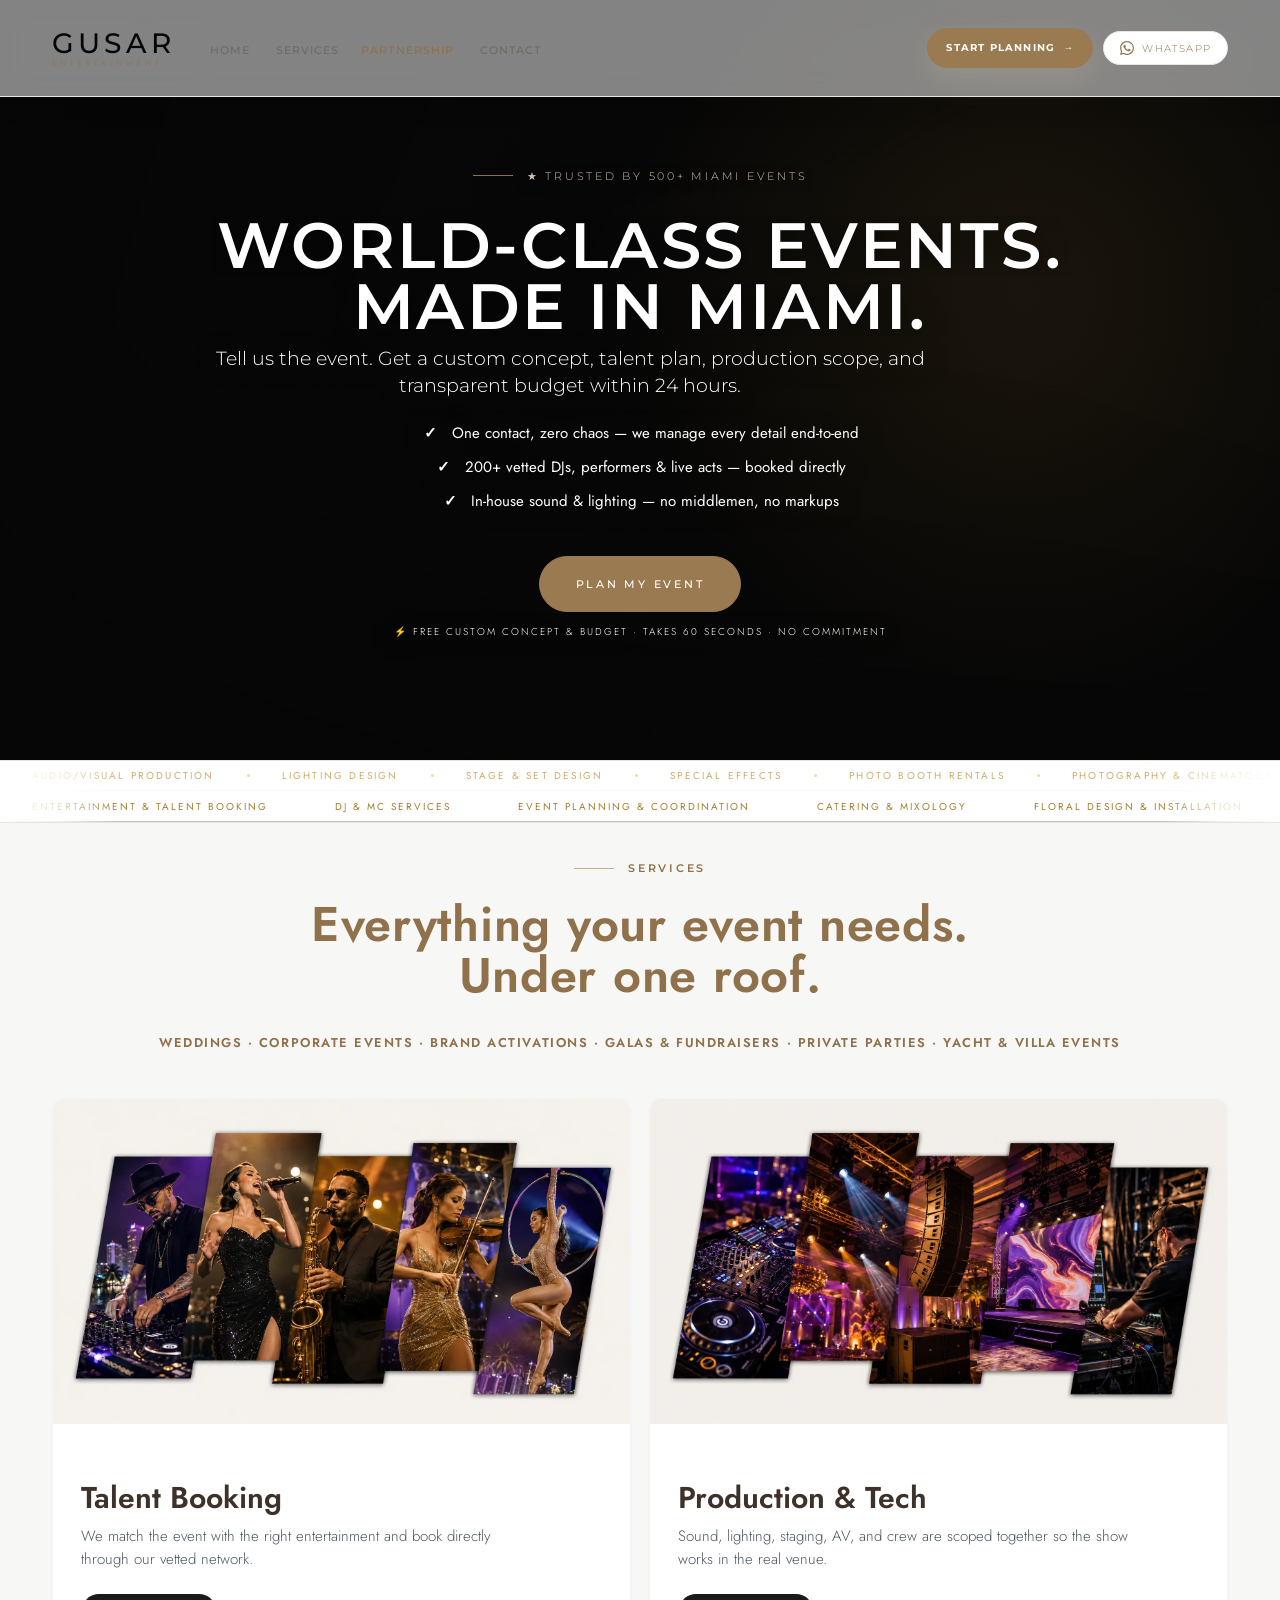
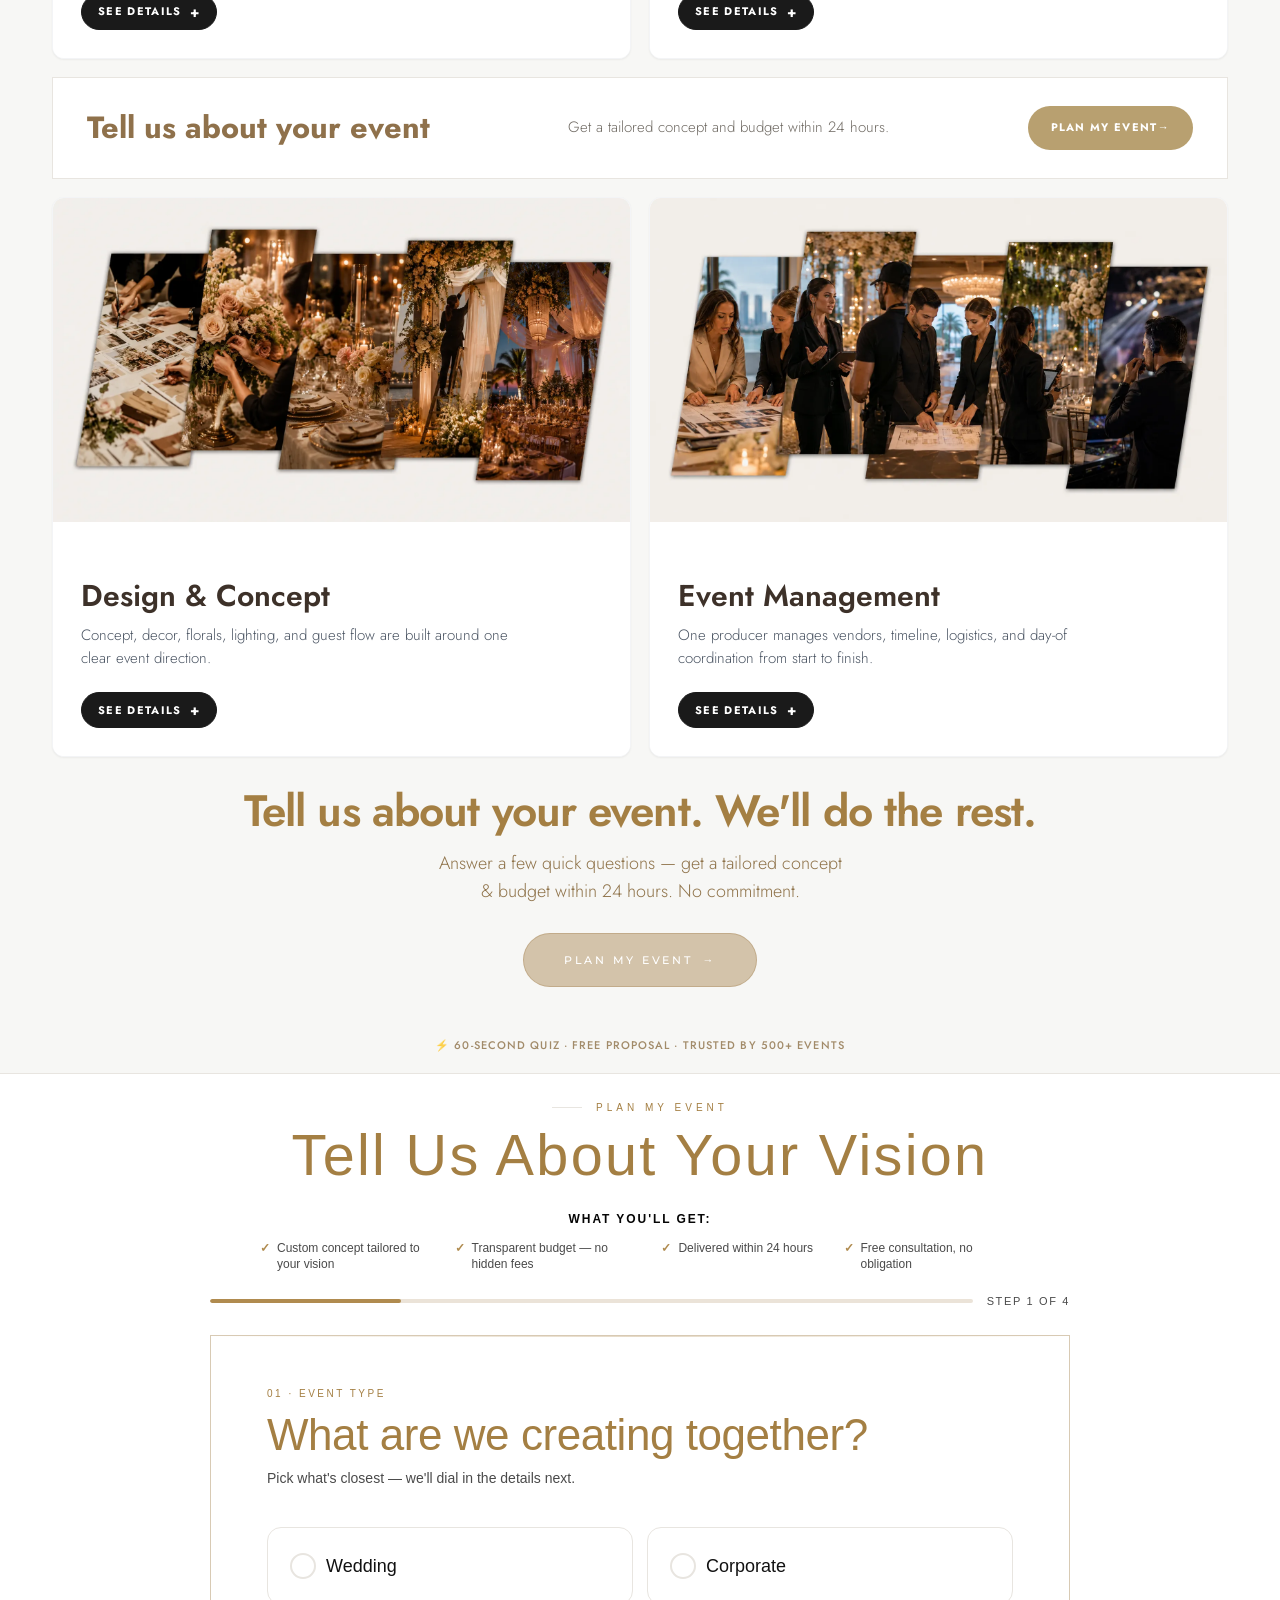
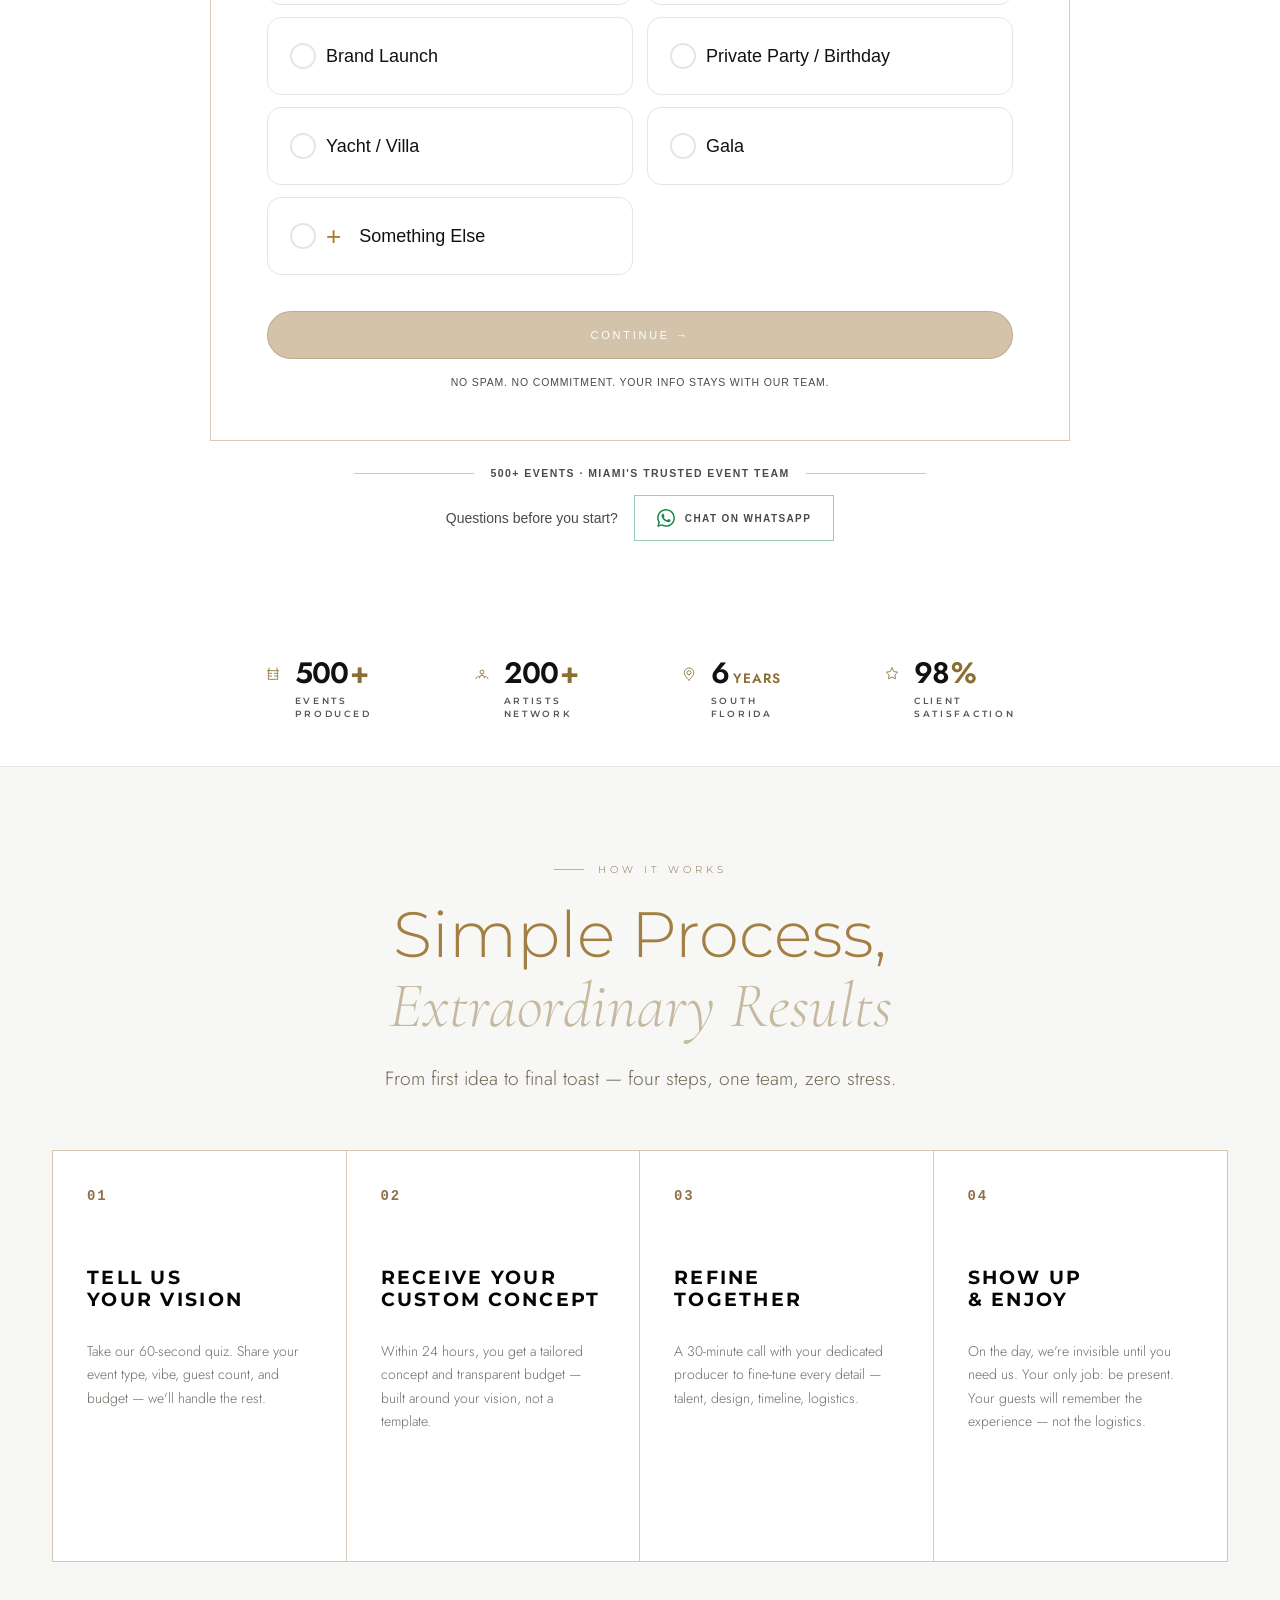
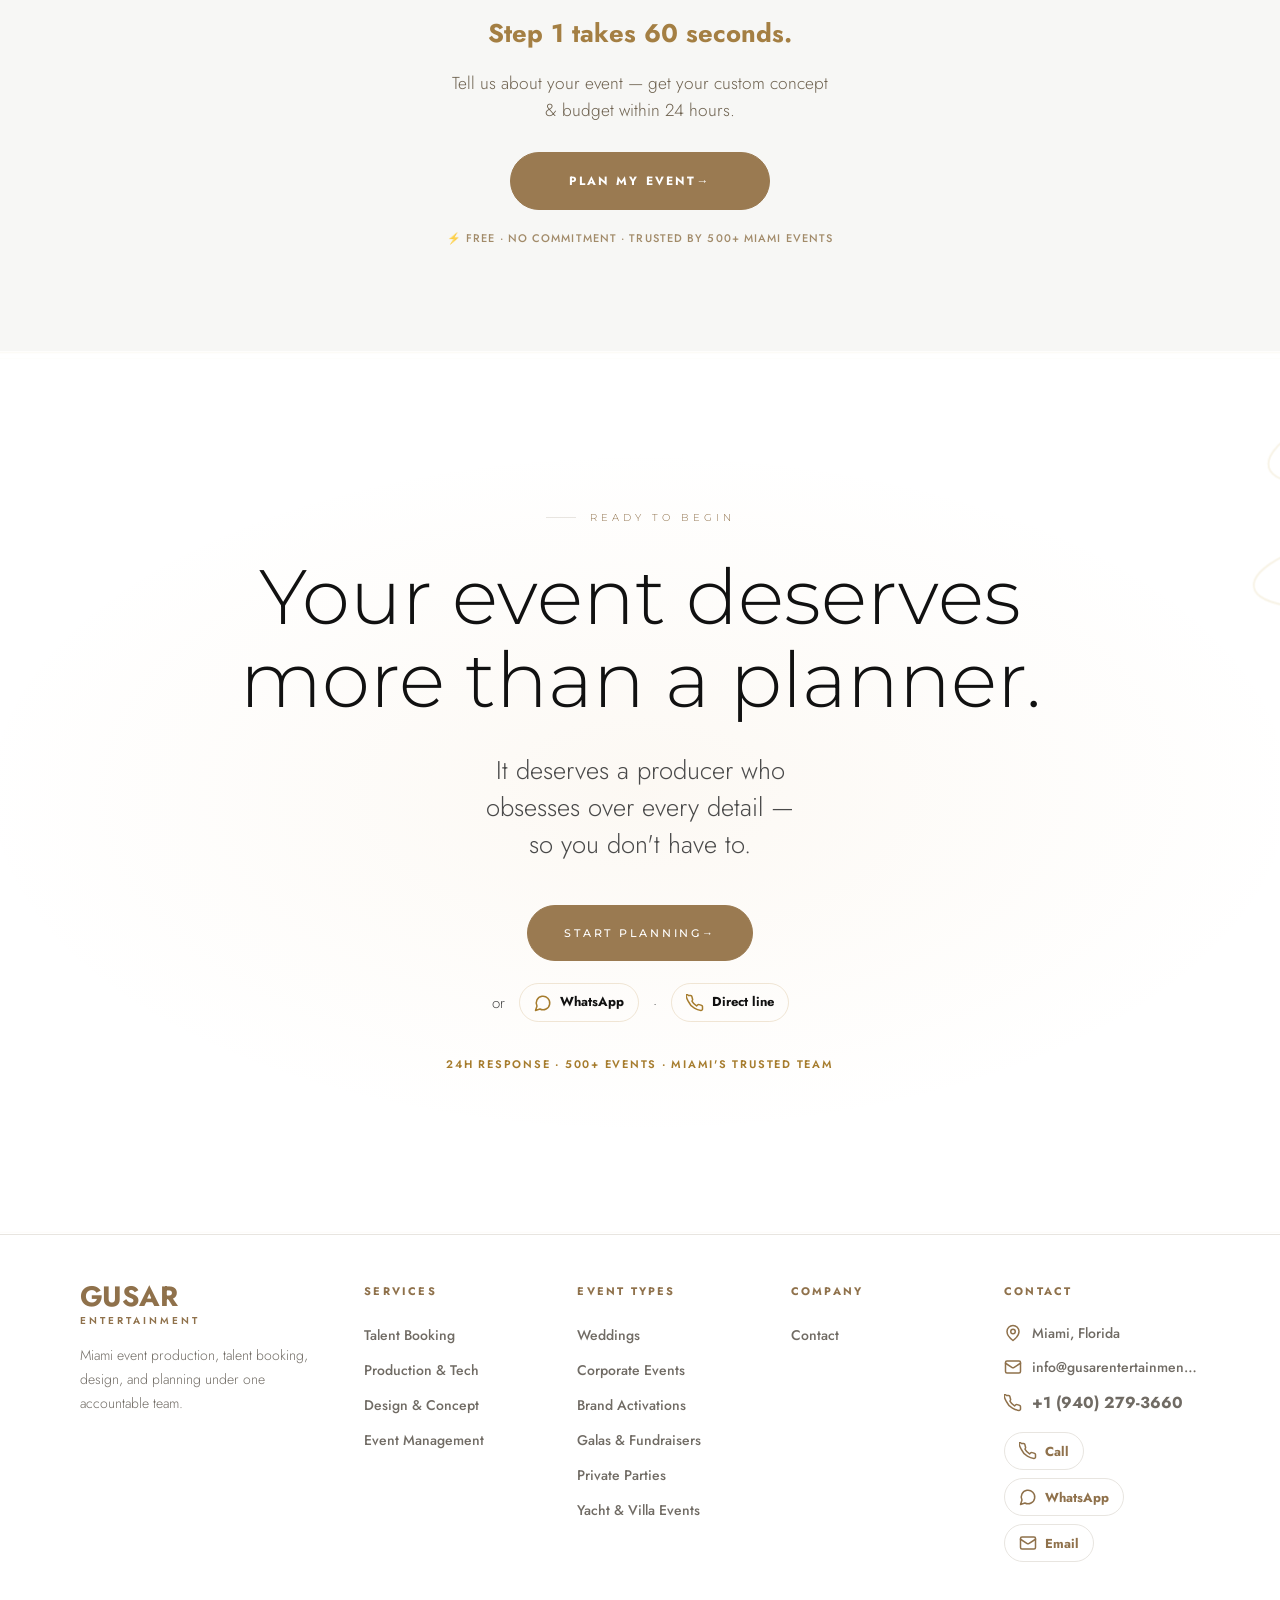
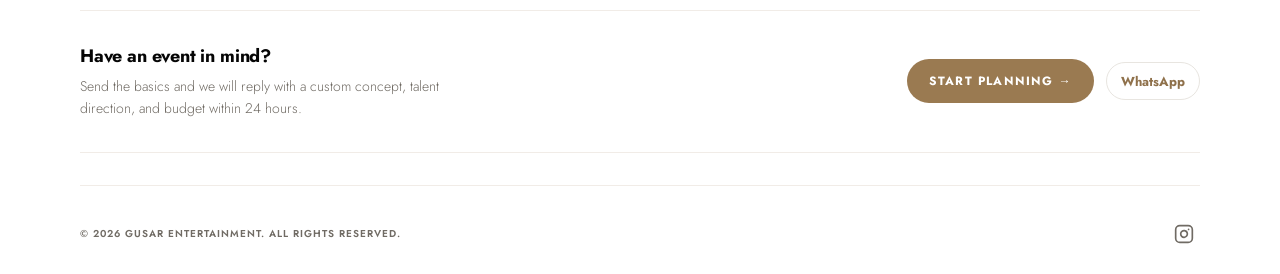
==== commit 25b3ec85: "sss" ====
--- a/index.html
+++ b/index.html
@@ -11,7 +11,7 @@
 <link rel="preconnect" href="https://images.unsplash.com">
 <link rel="dns-prefetch" href="//images.unsplash.com">
 <link href="https://fonts.googleapis.com/css2?family=Cormorant+Garamond:ital,wght@0,300;0,400;0,500;0,600;1,300;1,400&amp;family=Jost:wght@300;400;500;600;700&amp;family=Montserrat:wght@300;400;500;600;700&amp;display=swap" rel="stylesheet">
-  <link rel="stylesheet" href="css/style.css?v=services-horizontal-cards-2">
+  <link rel="stylesheet" href="css/style.css?v=hero-youtube-video-1">
 <style>
 @media (max-width: 900px) {
   body.home-light #process {
@@ -169,10 +169,6 @@
     </ul>
   <div class="nav-actions">
     <a href="#quiz" class="nav-cta">Start planning <span class="nav-arrow" aria-hidden="true">&rarr;</span></a>
-    <a href="tel:+19402793660" class="nav-call">
-      <svg viewBox="0 0 24 24" fill="none" stroke="currentColor" stroke-width="2" stroke-linecap="round" stroke-linejoin="round" aria-hidden="true"><path d="M22 16.92v3a2 2 0 0 1-2.18 2 19.79 19.79 0 0 1-8.63-3.07 19.5 19.5 0 0 1-6-6 19.79 19.79 0 0 1-3.07-8.63A2 2 0 0 1 4.11 2h3a2 2 0 0 1 2 1.72c.13.95.35 1.88.68 2.77a2 2 0 0 1-.45 2.11L8.09 9.85a16 16 0 0 0 6.06 6.06l1.25-1.25a2 2 0 0 1 2.11-.45c.89.33 1.82.55 2.77.68A2 2 0 0 1 22 16.92Z"/></svg>
-      Call
-    </a>
     <a href="https://wa.me/19402793660" class="nav-wa" target="_blank" rel="noopener">
       <svg viewBox="0 0 24 24" fill="currentColor"><path d="M17.472 14.382c-.297-.149-1.758-.867-2.03-.967-.273-.099-.471-.148-.67.15-.197.297-.767.966-.94 1.164-.173.199-.347.223-.644.075-.297-.15-1.255-.463-2.39-1.475-.883-.788-1.48-1.761-1.653-2.059-.173-.297-.018-.458.13-.606.134-.133.298-.347.446-.52.149-.174.198-.298.298-.497.099-.198.05-.371-.025-.52-.075-.149-.669-1.612-.916-2.207-.242-.579-.487-.5-.669-.51-.173-.008-.371-.01-.57-.01-.198 0-.52.074-.792.372-.272.297-1.04 1.016-1.04 2.479 0 1.462 1.065 2.875 1.213 3.074.149.198 2.096 3.2 5.077 4.487.709.306 1.262.489 1.694.625.712.227 1.36.195 1.871.118.571-.085 1.758-.719 2.006-1.413.248-.694.248-1.289.173-1.413-.074-.124-.272-.198-.57-.347m-5.421 7.403h-.004a9.87 9.87 0 01-5.031-1.378l-.361-.214-3.741.982.998-3.648-.235-.374a9.86 9.86 0 01-1.51-5.26c.001-5.45 4.436-9.884 9.888-9.884 2.64 0 5.122 1.03 6.988 2.898a9.825 9.825 0 012.893 6.994c-.003 5.45-4.437 9.884-9.885 9.884m8.413-18.297A11.815 11.815 0 0012.05 0C5.495 0 .16 5.335.157 11.892c0 2.096.547 4.142 1.588 5.945L.057 24l6.305-1.654a11.882 11.882 0 005.683 1.448h.005c6.554 0 11.89-5.335 11.893-11.893a11.821 11.821 0 00-3.48-8.413z"/></svg>
       WhatsApp
@@ -260,7 +256,7 @@
     </svg>
   </div>
   <div class="hero-bg">
-    <img class="hero-bg-img" src="https://images.unsplash.com/photo-1768396855390-0728fa9c21e1?auto=format&amp;fit=crop&amp;fm=jpg&amp;ixlib=rb-4.1.0&amp;q=78&amp;w=3000" alt="" aria-hidden="true" fetchpriority="high" decoding="async" width="3000" height="2000">
+    <iframe class="hero-bg-video" src="https://www.youtube.com/embed/guBcYfGXqk0?autoplay=1&amp;mute=1&amp;loop=1&amp;playlist=guBcYfGXqk0&amp;controls=0&amp;modestbranding=1&amp;playsinline=1&amp;rel=0&amp;iv_load_policy=3" title="GUSAR Entertainment event video" aria-hidden="true" tabindex="-1" allow="autoplay; encrypted-media; picture-in-picture" referrerpolicy="strict-origin-when-cross-origin"></iframe>
   </div>
   <div class="hero-glow"></div>
   <div class="hero-line"></div>
@@ -374,7 +370,7 @@
     <article class="ed-card ed-card-technical ed-card-talent">
       <div class="ed-corner" aria-hidden="true"></div>
       <div class="ed-bg" aria-hidden="true">
-        <img src="assets/miami-talent-booking-djs-live-music-performers.webp" alt="" loading="lazy" decoding="async" width="1448" height="1086">
+        <img src="assets/miami-talent-booking-djs-live-music-performers.webp?v=talent-booking-2" alt="" loading="lazy" decoding="async" width="1672" height="941">
       </div>
       <div class="ed-tech-content">
         <div class="ed-card-top">
@@ -396,7 +392,7 @@
     <article class="ed-card ed-card-technical ed-card-production">
       <div class="ed-corner" aria-hidden="true"></div>
       <div class="ed-bg" aria-hidden="true">
-        <img src="assets/miami-event-production-sound-lighting-staging-av.webp" alt="" loading="lazy" decoding="async" width="1448" height="1086">
+        <img src="assets/miami-event-production-sound-lighting-staging-av.webp?v=production-tech-2" alt="" loading="lazy" decoding="async" width="1672" height="941">
       </div>
       <div class="ed-tech-content">
         <div class="ed-card-top">
@@ -424,7 +420,7 @@
     <article class="ed-card ed-card-technical ed-card-design">
       <div class="ed-corner" aria-hidden="true"></div>
       <div class="ed-bg" aria-hidden="true">
-        <img src="assets/miami-event-design-decor-florals-concept.webp" alt="" loading="lazy" decoding="async" width="1448" height="1086">
+        <img src="assets/miami-event-design-decor-florals-concept.webp?v=design-concept-2" alt="" loading="lazy" decoding="async" width="1672" height="941">
       </div>
       <div class="ed-tech-content">
         <div class="ed-card-top">
@@ -446,7 +442,7 @@
     <article class="ed-card ed-card-technical ed-card-management">
       <div class="ed-corner" aria-hidden="true"></div>
       <div class="ed-bg" aria-hidden="true">
-        <img src="assets/miami-event-management-planning-vendors-logistics.webp" alt="" loading="lazy" decoding="async" width="1448" height="1086">
+        <img src="assets/miami-event-management-planning-vendors-logistics.webp?v=event-management-2" alt="" loading="lazy" decoding="async" width="1672" height="941">
       </div>
       <div class="ed-tech-content">
         <div class="ed-card-top">
--- a/css/style.css
+++ b/css/style.css
@@ -692,6 +692,19 @@
     filter: brightness(0.62) contrast(1.06) saturate(1);
     transform: translateZ(0);
     will-change: transform;
+  }
+  .hero-bg-video {
+    position: absolute;
+    top: 50%;
+    left: 50%;
+    width: max(133.34vw, 213.34vh);
+    height: max(75vw, 120vh);
+    min-width: 100%;
+    min-height: 100%;
+    border: 0;
+    pointer-events: none;
+    transform: translate(-50%, -50%);
+    filter: brightness(0.74) contrast(1.04) saturate(0.95);
   }
   /* Grain texture */
   .hero-bg::after {
@@ -8554,14 +8567,19 @@
 }
 
 body.home-light .hero-bg,
+body.home-light .hero-bg-img,
+body.home-light .hero-bg-video {
+  background: #111111 !important;
+}
+
+body.home-light .hero-bg-img,
+body.home-light .hero-bg-video {
+  opacity: 0.92 !important;
+  filter: saturate(0.92) contrast(1.04) brightness(0.72) !important;
+}
+
 body.home-light .hero-bg-img {
-  background: #111111 !important;
-}
-
-body.home-light .hero-bg-img {
-  opacity: 0.92 !important;
   object-position: center center !important;
-  filter: saturate(0.92) contrast(1.04) brightness(0.72) !important;
 }
 
 body.home-light .hero-bg::after {
@@ -8871,7 +8889,8 @@
 }
 
 @media (max-width: 700px) {
-  body.home-light .hero-bg-img {
+  body.home-light .hero-bg-img,
+  body.home-light .hero-bg-video {
     object-position: 58% center !important;
     filter: saturate(0.9) contrast(1.04) brightness(0.66) !important;
   }
@@ -10403,13 +10422,31 @@
     width: 100% !important;
     height: 100% !important;
     object-fit: cover !important;
-    object-position: center center !important;
-  }
-
-  body.home-light #services-editorial .ed-card-talent .ed-bg::after,
-  body.home-light #services-editorial .ed-card-production .ed-bg::after,
-  body.home-light #services-editorial .ed-card-design .ed-bg::after,
-  body.home-light #services-editorial .ed-card-management .ed-bg::after {
+  object-position: center center !important;
+}
+
+body.home-light #services-editorial .ed-card-talent,
+body.home-light #services-editorial .ed-card-talent .ed-tech-content,
+body.home-light #services-editorial .ed-card-talent .ed-bg {
+  background: #ffffff !important;
+  background-color: #ffffff !important;
+}
+
+body.home-light #services-editorial .ed-card-talent .ed-bg img {
+  filter: none !important;
+  opacity: 1 !important;
+}
+
+body.home-light #services-editorial .ed-card-talent .ed-bg::after {
+  display: none !important;
+  content: none !important;
+  background: none !important;
+}
+
+body.home-light #services-editorial .ed-card-talent .ed-bg::after,
+body.home-light #services-editorial .ed-card-production .ed-bg::after,
+body.home-light #services-editorial .ed-card-design .ed-bg::after,
+body.home-light #services-editorial .ed-card-management .ed-bg::after {
     background:
       linear-gradient(90deg, rgba(17, 24, 39, 0.34), rgba(17, 24, 39, 0.06) 48%, rgba(17, 24, 39, 0.18)),
       linear-gradient(0deg, rgba(17, 24, 39, 0.18), transparent 42%) !important;
@@ -10578,6 +10615,100 @@
   -webkit-backface-visibility: hidden;
 }
 
+/* Final hero video treatment */
+body.home-light nav,
+body.home-light nav.scrolled,
+body.home-light.page-scrolled nav,
+body.page-scrolled nav {
+  background: rgba(255, 255, 255, 0.5) !important;
+  background-color: rgba(255, 255, 255, 0.5) !important;
+  backdrop-filter: blur(16px) saturate(1.08) !important;
+  -webkit-backdrop-filter: blur(16px) saturate(1.08) !important;
+}
+
+body.home-light #hero {
+  background: #0b0b0b !important;
+}
+
+body.home-light #hero .hero-bg {
+  background: #0b0b0b !important;
+}
+
+body.home-light #hero .hero-bg-video {
+  opacity: 1 !important;
+  filter: saturate(0.96) contrast(1.05) brightness(0.78) !important;
+}
+
+body.home-light #hero .hero-bg::after {
+  background:
+    linear-gradient(90deg, rgba(6, 6, 6, 0.82) 0%, rgba(6, 6, 6, 0.48) 48%, rgba(6, 6, 6, 0.34) 100%),
+    linear-gradient(180deg, rgba(6, 6, 6, 0.26) 0%, rgba(6, 6, 6, 0.1) 42%, rgba(6, 6, 6, 0.76) 100%) !important;
+}
+
+body.home-light #hero .hero-title,
+body.home-light #hero .hero-title-line span,
+body.home-light #hero .hero-support,
+body.home-light #hero .hero-checks,
+body.home-light #hero .hero-checks li,
+body.home-light #hero .hero-microcopy {
+  color: #ffffff !important;
+  -webkit-text-fill-color: #ffffff !important;
+  text-shadow: 0 2px 24px rgba(0, 0, 0, 0.52) !important;
+}
+
+body.home-light #hero .hero-label,
+body.home-light #hero .hero-tailored {
+  color: #d3c3aa !important;
+  -webkit-text-fill-color: #d3c3aa !important;
+  text-shadow: 0 2px 18px rgba(0, 0, 0, 0.46) !important;
+}
+
+/* Service cards: show the updated assets cleanly without image overlays. */
+body.home-light #services-editorial .ed-card-talent,
+body.home-light #services-editorial .ed-card-production,
+body.home-light #services-editorial .ed-card-design,
+body.home-light #services-editorial .ed-card-management,
+body.home-light #services-editorial .ed-card-talent .ed-bg,
+body.home-light #services-editorial .ed-card-production .ed-bg,
+body.home-light #services-editorial .ed-card-design .ed-bg,
+body.home-light #services-editorial .ed-card-management .ed-bg,
+body.home-light #services-editorial .ed-card-talent .ed-tech-content,
+body.home-light #services-editorial .ed-card-production .ed-tech-content,
+body.home-light #services-editorial .ed-card-design .ed-tech-content,
+body.home-light #services-editorial .ed-card-management .ed-tech-content {
+  background: #ffffff !important;
+  background-color: #ffffff !important;
+}
+
+body.home-light #services-editorial .ed-card-talent .ed-bg img,
+body.home-light #services-editorial .ed-card-production .ed-bg img,
+body.home-light #services-editorial .ed-card-design .ed-bg img,
+body.home-light #services-editorial .ed-card-management .ed-bg img {
+  filter: none !important;
+  opacity: 1 !important;
+}
+
+body.home-light #services-editorial .ed-card-talent .ed-bg::after,
+body.home-light #services-editorial .ed-card-production .ed-bg::after,
+body.home-light #services-editorial .ed-card-design .ed-bg::after,
+body.home-light #services-editorial .ed-card-management .ed-bg::after {
+  display: none !important;
+  content: none !important;
+  background: none !important;
+}
+
+@media (max-width: 700px) {
+  body.home-light #hero .hero-bg-video {
+    filter: saturate(0.94) contrast(1.05) brightness(0.7) !important;
+  }
+
+  body.home-light #hero .hero-bg::after {
+    background:
+      linear-gradient(180deg, rgba(6, 6, 6, 0.54) 0%, rgba(6, 6, 6, 0.24) 38%, rgba(6, 6, 6, 0.78) 100%),
+      radial-gradient(circle at 50% 28%, rgba(166, 124, 45, 0.12), transparent 58%) !important;
+  }
+}
+
 .ed-bg,
 .ed-card-technical .ed-bg {
   will-change: auto !important;
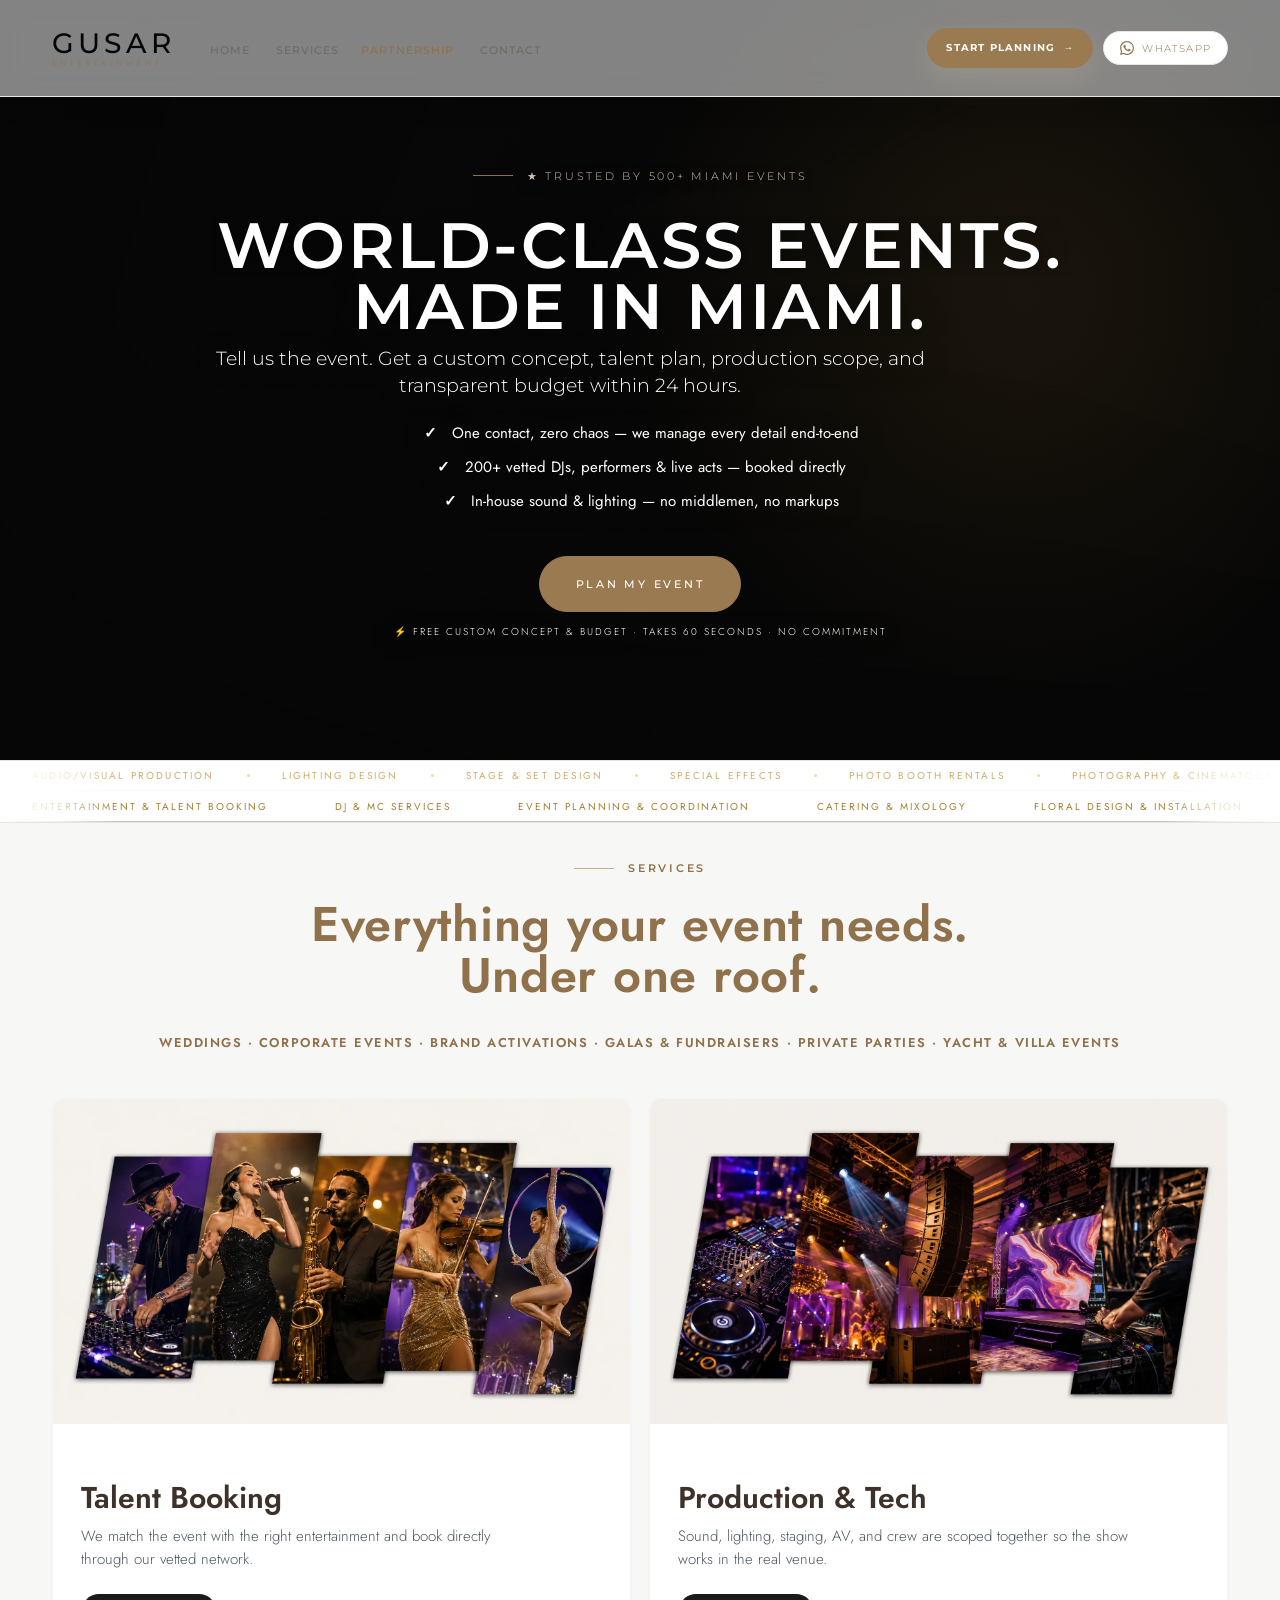
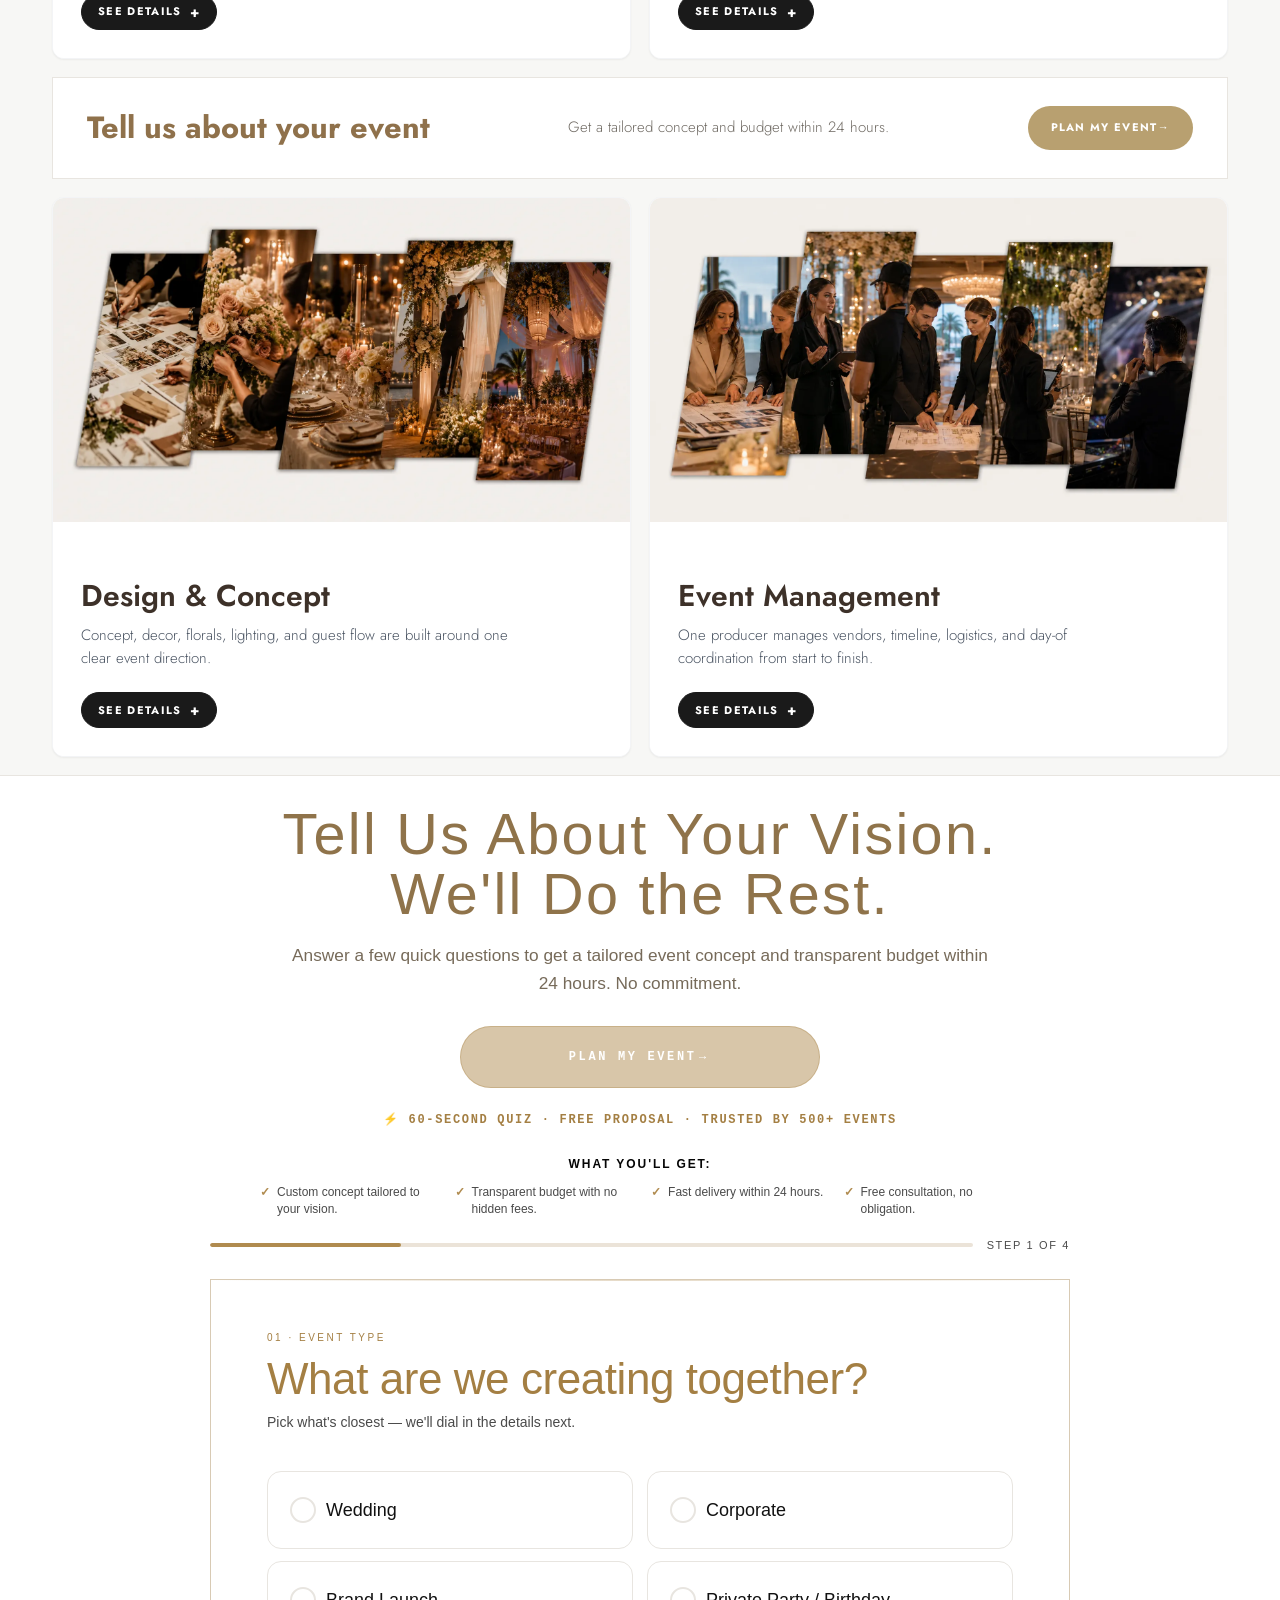
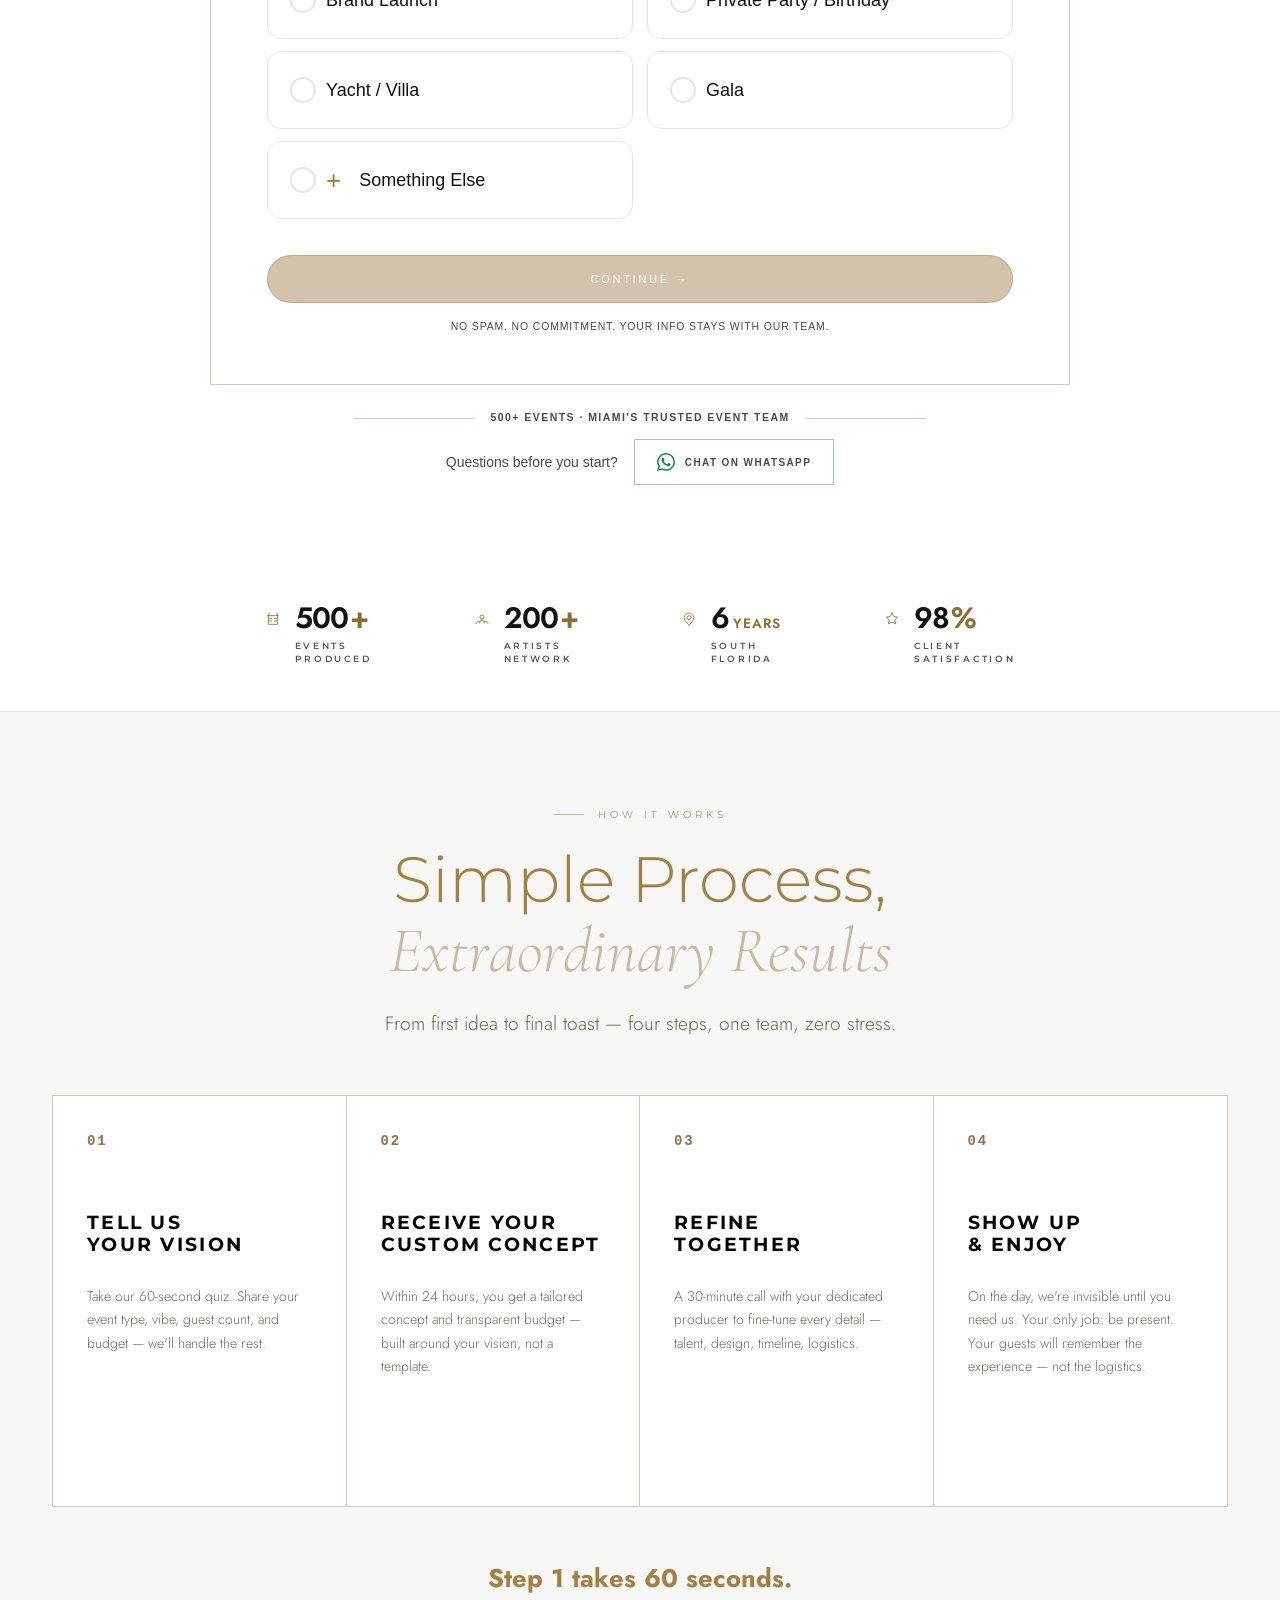
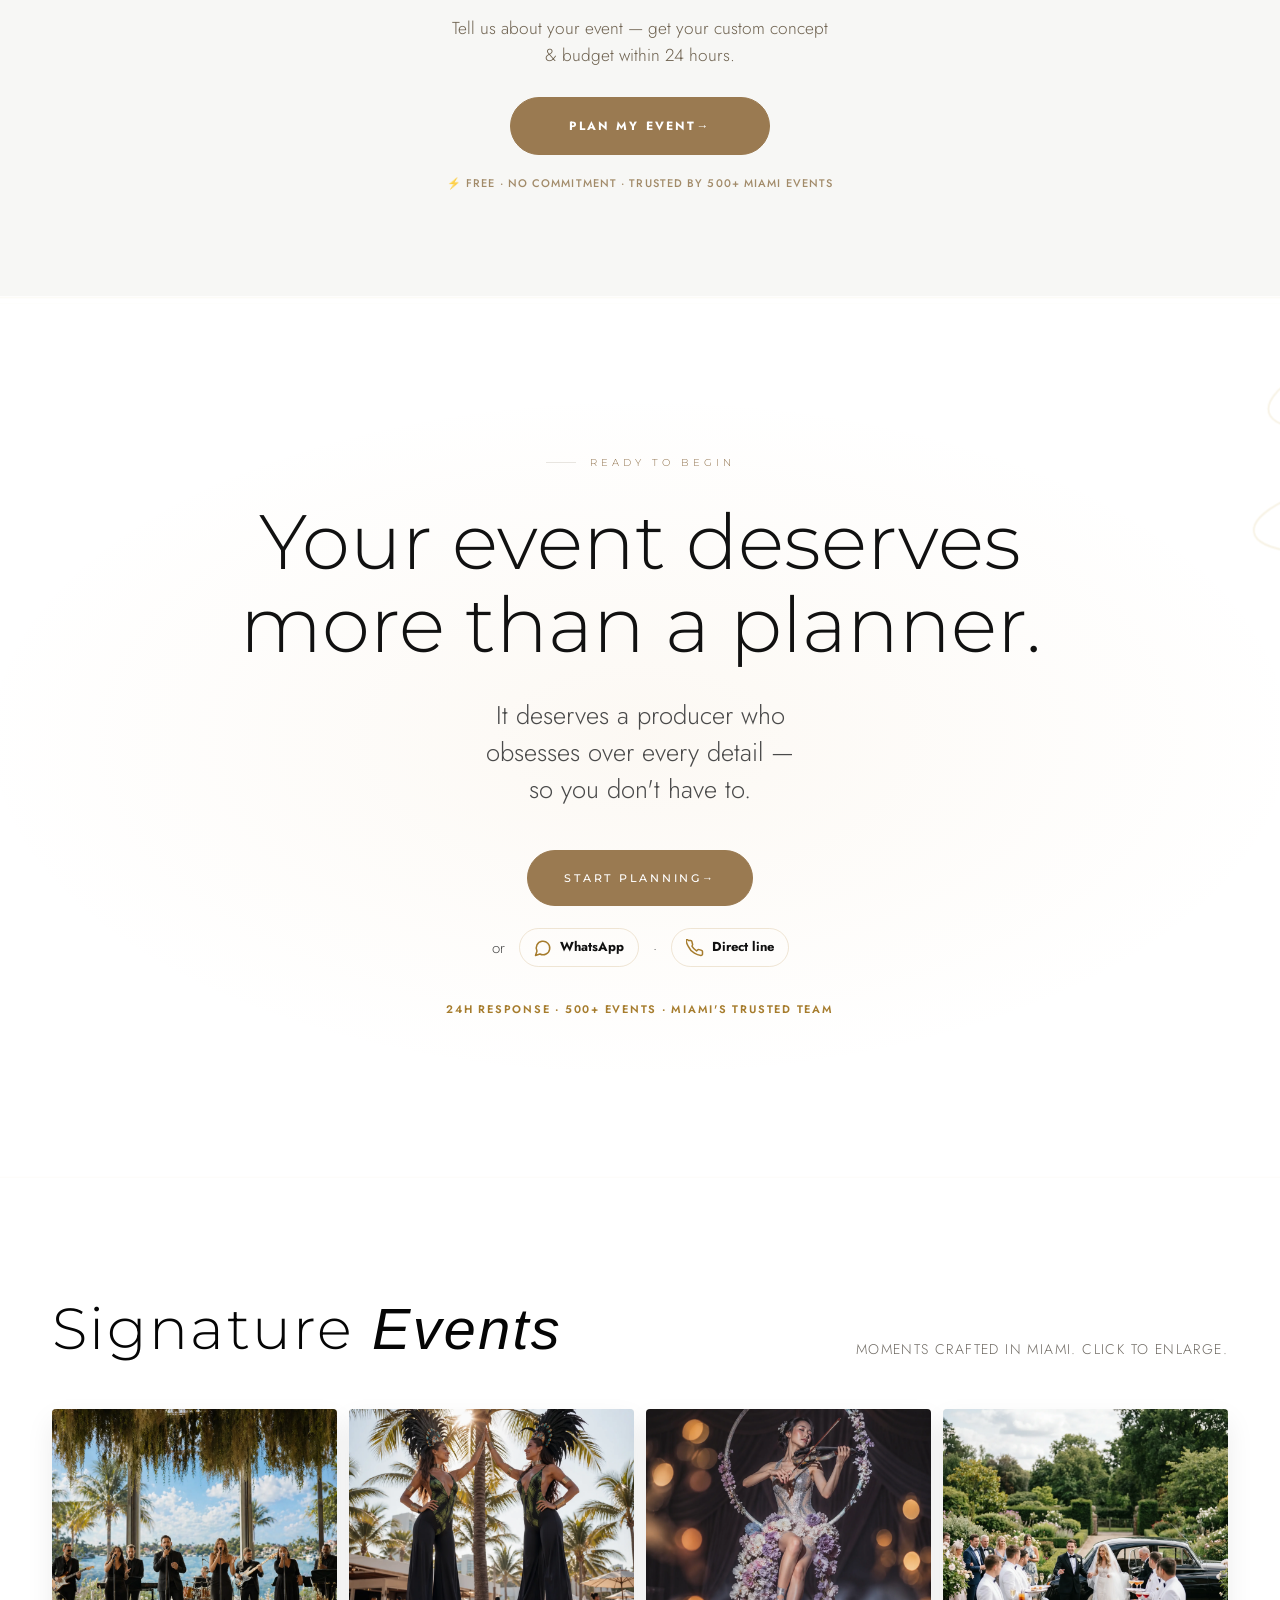
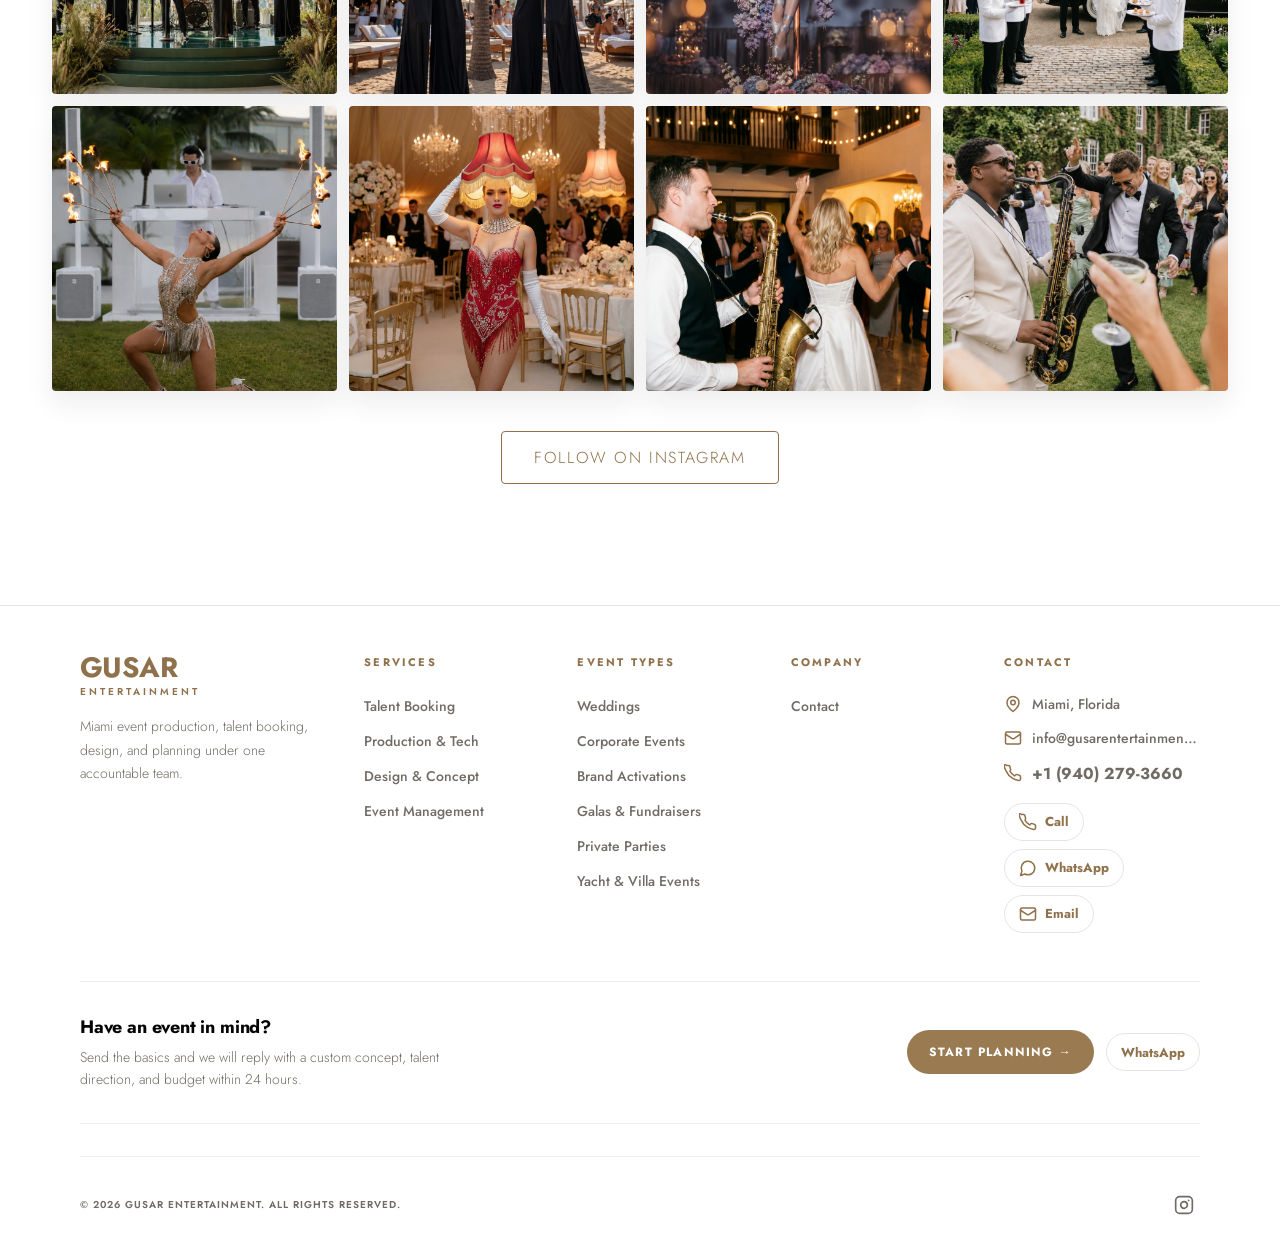
==== commit 54f003b6: "ыв" ====
--- a/index.html
+++ b/index.html
@@ -461,13 +461,6 @@
       </div>
     </article>
   </div>
-
-  <div class="ed-cta-block">
-    <h3 class="ed-cta-title">Tell us about your event. We'll do the rest.</h3>
-    <p class="ed-cta-sub">Answer a few quick questions — get a tailored concept<br>&amp; budget within 24 hours. No commitment.</p>
-    <a href="#quiz" class="ed-btn">PLAN MY EVENT <span class="ed-btn-arrow">&rarr;</span></a>
-    <p class="ed-cta-micro"><span aria-hidden="true">⚡</span> 60-second quiz · Free proposal · Trusted by 500+ events</p>
-  </div>
 </section>
 
 <!-- TESTIMONIALS SECTION -->
@@ -591,18 +584,20 @@
 <section id="quiz-section">
   <div class="quiz-inner">
     <div class="quiz-section-header">
-      <div class="section-label">Plan My Event</div>
-      <h2 class="section-title">Tell Us About Your Vision</h2>
+      <h2 class="section-title">Tell Us About Your Vision. We'll Do the Rest.</h2>
+      <p class="quiz-intro-sub">Answer a few quick questions to get a tailored event concept and transparent budget within 24 hours. No commitment.</p>
+      <a href="#qstep1" class="quiz-intro-cta">PLAN MY EVENT <span aria-hidden="true">&rarr;</span></a>
+      <p class="quiz-intro-proof"><span aria-hidden="true">⚡</span> 60-second quiz · Free proposal · Trusted by 500+ events</p>
     </div>
 
     <!-- Step 1 only -->
     <div class="quiz-benefits" id="qBenefits" aria-label="What you'll get">
       <p class="quiz-benefits-title">What you'll get:</p>
       <ul>
-        <li>Custom concept tailored to your vision</li>
-        <li>Transparent budget — no hidden fees</li>
-        <li>Delivered within 24 hours</li>
-        <li>Free consultation, no obligation</li>
+        <li>Custom concept tailored to your vision.</li>
+        <li>Transparent budget with no hidden fees.</li>
+        <li>Fast delivery within 24 hours.</li>
+        <li>Free consultation, no obligation.</li>
       </ul>
     </div>
     <!-- Steps 2–4 compact badge -->
@@ -780,6 +775,22 @@
           <button type="button" class="qnotes-toggle" id="qNotesToggle" onclick="qToggleNotes()">+ Add notes or special requests</button>
           <div id="qNotesWrap" style="display:none;margin-top:10px">
             <textarea class="qfield-input" id="qContactNotes" placeholder="Any details, questions or special requests..." rows="3"></textarea>
+          </div>
+        </div>
+        <div class="qfield-group" style="margin-bottom:20px">
+          <div>
+            <label class="qfield-label" for="qHeardSource">How did you hear about us?</label>
+            <select id="qHeardSource" class="qfield-input">
+              <option value="">Select one...</option>
+              <option>Facebook</option>
+              <option>Instagram</option>
+              <option>Google</option>
+              <option>Personal recommendation</option>
+              <option>TikTok</option>
+              <option>YouTube</option>
+              <option>At an event</option>
+              <option>Other</option>
+            </select>
           </div>
         </div>
         <div style="margin-bottom:24px">
@@ -796,6 +807,10 @@
             <div class="qcmethod" data-val="Email" onclick="qToggleContact(this)">
               <svg viewBox="0 0 24 24" fill="none" stroke="#EA4335" stroke-width="2"><rect x="2" y="4" width="20" height="16" rx="2"/><path d="M2 7l10 7 10-7"/></svg>
               Email
+            </div>
+            <div class="qcmethod" data-val="SMS" onclick="qToggleContact(this)">
+              <svg viewBox="0 0 24 24" fill="none" stroke="#9C7A45" stroke-width="2" stroke-linecap="round" stroke-linejoin="round"><path d="M21 15a4 4 0 0 1-4 4H8l-5 3V7a4 4 0 0 1 4-4h10a4 4 0 0 1 4 4z"/><path d="M8 9h8"/><path d="M8 13h5"/></svg>
+              SMS
             </div>
           </div>
         </div>
@@ -1006,6 +1021,87 @@
   </div>
   <p class="cta-trust reveal reveal-delay-3 visible">24h response · 500+ events · Miami's trusted team</p>
 </section>
+
+<section class="portfolio-section" id="portfolio">
+  <div class="container">
+    <div class="portfolio-header">
+      <h2 class="section-title">Signature <span class="text-gold">Events</span></h2>
+      <p class="portfolio-subtitle">Moments crafted in Miami. Click to enlarge.</p>
+    </div>
+
+    <div class="masonry-grid">
+      <a href="assets/Instagram%20feed%20IMG/miami-waterfront-wedding-live-band-event-production-gusar-entertainment.webp?v=instagram-feed-1" class="masonry-item" data-lightbox>
+        <img src="assets/Instagram%20feed%20IMG/miami-waterfront-wedding-live-band-event-production-gusar-entertainment.webp?v=instagram-feed-1" alt="Miami waterfront wedding with live band and event production by GUSAR Entertainment" loading="lazy">
+        <div class="masonry-overlay">
+          <svg viewBox="0 0 24 24" fill="none" stroke="currentColor" stroke-width="1.5"><path d="M21 21l-6-6m2-5a7 7 0 11-14 0 7 7 0 0114 0zM10 7v3m0 0v3m0-3h3m-3 0H7"/></svg>
+        </div>
+      </a>
+
+      <a href="assets/Instagram%20feed%20IMG/miami-beach-stilt-walkers-event-entertainment-gusar-entertainment.webp?v=instagram-feed-1" class="masonry-item" data-lightbox>
+        <img src="assets/Instagram%20feed%20IMG/miami-beach-stilt-walkers-event-entertainment-gusar-entertainment.webp?v=instagram-feed-1" alt="Miami Beach stilt walkers event entertainment by GUSAR Entertainment" loading="lazy">
+        <div class="masonry-overlay">
+          <svg viewBox="0 0 24 24" fill="none" stroke="currentColor" stroke-width="1.5"><path d="M21 21l-6-6m2-5a7 7 0 11-14 0 7 7 0 0114 0zM10 7v3m0 0v3m0-3h3m-3 0H7"/></svg>
+        </div>
+      </a>
+
+      <a href="assets/Instagram%20feed%20IMG/aerial-violinist-luxury-event-miami-entertainment-gusar-entertainment.webp?v=instagram-feed-1" class="masonry-item" data-lightbox>
+        <img src="assets/Instagram%20feed%20IMG/aerial-violinist-luxury-event-miami-entertainment-gusar-entertainment.webp?v=instagram-feed-1" alt="Aerial violinist at a luxury Miami event by GUSAR Entertainment" loading="lazy">
+        <div class="masonry-overlay">
+          <svg viewBox="0 0 24 24" fill="none" stroke="currentColor" stroke-width="1.5"><path d="M21 21l-6-6m2-5a7 7 0 11-14 0 7 7 0 0114 0zM10 7v3m0 0v3m0-3h3m-3 0H7"/></svg>
+        </div>
+      </a>
+
+      <a href="assets/Instagram%20feed%20IMG/uxury-wedding-arrival-miami-event-planning-gusar-entertainment.webp?v=instagram-feed-1" class="masonry-item" data-lightbox>
+        <img src="assets/Instagram%20feed%20IMG/uxury-wedding-arrival-miami-event-planning-gusar-entertainment.webp?v=instagram-feed-1" alt="Luxury wedding arrival in Miami planned by GUSAR Entertainment" loading="lazy">
+        <div class="masonry-overlay">
+          <svg viewBox="0 0 24 24" fill="none" stroke="currentColor" stroke-width="1.5"><path d="M21 21l-6-6m2-5a7 7 0 11-14 0 7 7 0 0114 0zM10 7v3m0 0v3m0-3h3m-3 0H7"/></svg>
+        </div>
+      </a>
+
+      <a href="assets/Instagram%20feed%20IMG/miami-fire-dancer-dj-show-private-event-gusar-entertainment.webp?v=instagram-feed-1" class="masonry-item" data-lightbox>
+        <img src="assets/Instagram%20feed%20IMG/miami-fire-dancer-dj-show-private-event-gusar-entertainment.webp?v=instagram-feed-1" alt="Miami fire dancer and DJ show for a private event by GUSAR Entertainment" loading="lazy">
+        <div class="masonry-overlay">
+          <svg viewBox="0 0 24 24" fill="none" stroke="currentColor" stroke-width="1.5"><path d="M21 21l-6-6m2-5a7 7 0 11-14 0 7 7 0 0114 0zM10 7v3m0 0v3m0-3h3m-3 0H7"/></svg>
+        </div>
+      </a>
+
+      <a href="assets/Instagram%20feed%20IMG/miami-wedding-entertainment-vintage-lampshade-performer-gusar-entertainment.webp?v=instagram-feed-1" class="masonry-item" data-lightbox>
+        <img src="assets/Instagram%20feed%20IMG/miami-wedding-entertainment-vintage-lampshade-performer-gusar-entertainment.webp?v=instagram-feed-1" alt="Miami wedding entertainment with vintage lampshade performer by GUSAR Entertainment" loading="lazy">
+        <div class="masonry-overlay">
+          <svg viewBox="0 0 24 24" fill="none" stroke="currentColor" stroke-width="1.5"><path d="M21 21l-6-6m2-5a7 7 0 11-14 0 7 7 0 0114 0zM10 7v3m0 0v3m0-3h3m-3 0H7"/></svg>
+        </div>
+      </a>
+
+      <a href="assets/Instagram%20feed%20IMG/luxury-wedding-saxophonist-miami-live-entertainment-gusar-entertainment.webp?v=instagram-feed-1" class="masonry-item" data-lightbox>
+        <img src="assets/Instagram%20feed%20IMG/luxury-wedding-saxophonist-miami-live-entertainment-gusar-entertainment.webp?v=instagram-feed-1" alt="Luxury wedding saxophonist live entertainment in Miami by GUSAR Entertainment" loading="lazy">
+        <div class="masonry-overlay">
+          <svg viewBox="0 0 24 24" fill="none" stroke="currentColor" stroke-width="1.5"><path d="M21 21l-6-6m2-5a7 7 0 11-14 0 7 7 0 0114 0zM10 7v3m0 0v3m0-3h3m-3 0H7"/></svg>
+        </div>
+      </a>
+
+      <a href="assets/Instagram%20feed%20IMG/miami-wedding-cocktail-hour-saxophonist-live-music-gusar-entertainment.webp?v=instagram-feed-1" class="masonry-item" data-lightbox>
+        <img src="assets/Instagram%20feed%20IMG/miami-wedding-cocktail-hour-saxophonist-live-music-gusar-entertainment.webp?v=instagram-feed-1" alt="Miami wedding cocktail hour saxophonist live music by GUSAR Entertainment" loading="lazy">
+        <div class="masonry-overlay">
+          <svg viewBox="0 0 24 24" fill="none" stroke="currentColor" stroke-width="1.5"><path d="M21 21l-6-6m2-5a7 7 0 11-14 0 7 7 0 0114 0zM10 7v3m0 0v3m0-3h3m-3 0H7"/></svg>
+        </div>
+      </a>
+    </div>
+
+    <div class="portfolio-footer" style="text-align: center; margin-top: 40px;">
+      <a href="https://www.instagram.com/gusarentertainment/" target="_blank" class="btn btn-outline" style="border: 1px solid var(--gold); color: var(--gold); padding: 14px 32px; font-family: var(--sans); text-transform: uppercase; letter-spacing: 0.1em; display: inline-block; text-decoration: none; border-radius: 4px; transition: all 0.3s;">
+        Follow on Instagram
+      </a>
+    </div>
+  </div>
+</section>
+
+<div id="custom-lightbox" class="lightbox-modal" aria-hidden="true">
+  <div class="lightbox-overlay"></div>
+  <button class="lightbox-close" aria-label="Close Lightbox">✕</button>
+  <div class="lightbox-content">
+    <img src="" alt="Enlarged Portfolio Image" id="lightbox-image">
+  </div>
+</div>
 
 <!-- FOOTER -->
 
--- a/css/style.css
+++ b/css/style.css
@@ -10626,6 +10626,39 @@
   -webkit-backdrop-filter: blur(16px) saturate(1.08) !important;
 }
 
+@media (max-width: 900px) {
+  nav,
+  nav.scrolled,
+  body.page-scrolled nav,
+  body.home-light nav,
+  body.home-light nav.scrolled,
+  body.home-light.page-scrolled nav,
+  body.partnership-page nav,
+  body.partnership-page nav.scrolled,
+  body.partnership-page.page-scrolled nav {
+    background: rgba(255, 255, 255, 0.5) !important;
+    background-color: rgba(255, 255, 255, 0.5) !important;
+    backdrop-filter: blur(16px) saturate(1.08) !important;
+    -webkit-backdrop-filter: blur(16px) saturate(1.08) !important;
+    border-bottom: 0 !important;
+    box-shadow: none !important;
+  }
+
+  body.home-light .nav-wa,
+  body.partnership-page .nav-wa {
+    background: rgba(255, 255, 255, 0.32) !important;
+    background-color: rgba(255, 255, 255, 0.32) !important;
+    border-color: rgba(255, 255, 255, 0.42) !important;
+    box-shadow: none !important;
+    color: #8f6f3c !important;
+  }
+
+  body.home-light .nav-wa svg,
+  body.partnership-page .nav-wa svg {
+    color: #8f6f3c !important;
+  }
+}
+
 body.home-light #hero {
   background: #0b0b0b !important;
 }
@@ -10773,3 +10806,414 @@
     transform: none !important;
   }
 }
+
+/* Final mobile nav transparency */
+@media (max-width: 900px) {
+  nav,
+  nav.scrolled,
+  body.page-scrolled nav,
+  body.home-light nav,
+  body.home-light nav.scrolled,
+  body.home-light.page-scrolled nav,
+  body.partnership-page nav,
+  body.partnership-page nav.scrolled,
+  body.partnership-page.page-scrolled nav {
+    background: rgba(255, 255, 255, 0.5) !important;
+    background-color: rgba(255, 255, 255, 0.5) !important;
+    backdrop-filter: blur(16px) saturate(1.08) !important;
+    -webkit-backdrop-filter: blur(16px) saturate(1.08) !important;
+  }
+}
+
+/* Final quiz mobile controls */
+body.home-light #quiz-section .qslider-wrap input[type="range"] {
+  height: 8px !important;
+  border-radius: 999px !important;
+  background: linear-gradient(90deg, rgba(176, 139, 79, 0.9), rgba(176, 139, 79, 0.34)) !important;
+  border: 1px solid rgba(176, 139, 79, 0.32) !important;
+  box-shadow: inset 0 1px 2px rgba(48, 37, 24, 0.12) !important;
+}
+
+body.home-light #quiz-section .qslider-wrap input[type="range"]::-webkit-slider-thumb {
+  width: 24px !important;
+  height: 24px !important;
+  border: 3px solid #ffffff !important;
+  background: #a47f43 !important;
+  box-shadow: 0 3px 12px rgba(48, 37, 24, 0.22) !important;
+}
+
+body.home-light #quiz-section .qslider-wrap input[type="range"]::-moz-range-track {
+  height: 8px !important;
+  border-radius: 999px !important;
+  background: rgba(176, 139, 79, 0.45) !important;
+  border: 1px solid rgba(176, 139, 79, 0.32) !important;
+}
+
+body.home-light #quiz-section .qslider-wrap input[type="range"]::-moz-range-thumb {
+  width: 20px !important;
+  height: 20px !important;
+  border: 3px solid #ffffff !important;
+  border-radius: 50% !important;
+  background: #a47f43 !important;
+  box-shadow: 0 3px 12px rgba(48, 37, 24, 0.22) !important;
+}
+
+@media (max-width: 700px) {
+  body.home-light #quiz-section .qslider-wrap {
+    padding: 0 2px !important;
+  }
+
+  body.home-light #quiz-section .qcmethods--row {
+    display: grid !important;
+    grid-template-columns: repeat(2, minmax(0, 1fr)) !important;
+    gap: 10px !important;
+  }
+
+  body.home-light #quiz-section .qcmethods--row .qcmethod {
+    width: 100% !important;
+    min-width: 0 !important;
+    justify-content: center !important;
+    padding: 12px 8px !important;
+  }
+}
+
+/* Final mobile hero nav: no plate until the page is scrolled. */
+@media (max-width: 900px) {
+  body.home-light:not(.page-scrolled):not(.nav-hidden) nav,
+  body.home-light:not(.page-scrolled):not(.nav-hidden) nav.scrolled {
+    background: transparent !important;
+    background-color: transparent !important;
+    backdrop-filter: none !important;
+    -webkit-backdrop-filter: none !important;
+    border: 0 !important;
+    box-shadow: none !important;
+  }
+
+  body.home-light:not(.page-scrolled) .nav-logo-top,
+  body.home-light:not(.page-scrolled) .nav-logo-sub,
+  body.home-light:not(.page-scrolled) .nav-cta,
+  body.home-light:not(.page-scrolled) .nav-wa,
+  body.home-light:not(.page-scrolled) .nav-wa svg {
+    color: #ffffff !important;
+    -webkit-text-fill-color: #ffffff !important;
+  }
+
+  body.home-light:not(.page-scrolled) .nav-logo-top,
+  body.home-light:not(.page-scrolled) .nav-logo-sub {
+    text-shadow: 0 2px 12px rgba(0, 0, 0, 0.44) !important;
+  }
+
+  body.home-light:not(.page-scrolled) .nav-cta {
+    background: rgba(255, 255, 255, 0.2) !important;
+    background-color: rgba(255, 255, 255, 0.2) !important;
+    border: 1px solid rgba(255, 255, 255, 0.4) !important;
+    box-shadow: none !important;
+  }
+
+  body.home-light:not(.page-scrolled) .nav-wa {
+    background: rgba(255, 255, 255, 0.14) !important;
+    background-color: rgba(255, 255, 255, 0.14) !important;
+    border-color: rgba(255, 255, 255, 0.34) !important;
+    box-shadow: none !important;
+  }
+
+  body.home-light:not(.page-scrolled) .nav-burger span {
+    background: #ffffff !important;
+    box-shadow: 0 1px 8px rgba(0, 0, 0, 0.34) !important;
+  }
+
+  body.home-light.page-scrolled nav:not(.nav-hidden) {
+    background: rgba(255, 255, 255, 0.5) !important;
+    background-color: rgba(255, 255, 255, 0.5) !important;
+    backdrop-filter: blur(16px) saturate(1.08) !important;
+    -webkit-backdrop-filter: blur(16px) saturate(1.08) !important;
+    box-shadow: none !important;
+  }
+}
+
+/* Final combined quiz intro */
+body.home-light #quiz-section .quiz-section-header {
+  max-width: 820px !important;
+  margin: 0 auto 24px !important;
+  text-align: center !important;
+}
+
+body.home-light #quiz-section .quiz-section-header .section-title {
+  margin: 0 auto 16px !important;
+  max-width: 780px !important;
+  color: #8f734a !important;
+  -webkit-text-fill-color: #8f734a !important;
+}
+
+body.home-light #quiz-section .quiz-intro-sub {
+  margin: 0 auto 28px !important;
+  max-width: 700px !important;
+  color: rgba(84, 69, 48, 0.8) !important;
+  -webkit-text-fill-color: rgba(84, 69, 48, 0.8) !important;
+  font-size: clamp(16px, 1.35vw, 20px) !important;
+  line-height: 1.65 !important;
+}
+
+body.home-light #quiz-section .quiz-intro-cta {
+  display: inline-flex !important;
+  align-items: center !important;
+  justify-content: center !important;
+  min-height: 62px !important;
+  min-width: min(100%, 360px) !important;
+  padding: 0 42px !important;
+  border-radius: 999px !important;
+  background: #d8c6a9 !important;
+  border: 1px solid rgba(164, 127, 67, 0.32) !important;
+  color: #ffffff !important;
+  -webkit-text-fill-color: #ffffff !important;
+  font-family: var(--mono) !important;
+  font-size: 12px !important;
+  font-weight: 800 !important;
+  letter-spacing: 0.22em !important;
+  text-decoration: none !important;
+  text-transform: uppercase !important;
+}
+
+body.home-light #quiz-section .quiz-intro-proof {
+  margin: 22px auto 0 !important;
+  max-width: 560px !important;
+  color: #a47f43 !important;
+  -webkit-text-fill-color: #a47f43 !important;
+  font-family: var(--mono) !important;
+  font-size: 12px !important;
+  font-weight: 700 !important;
+  letter-spacing: 0.14em !important;
+  line-height: 1.55 !important;
+  text-align: center !important;
+  text-transform: uppercase !important;
+}
+
+body.home-light #quiz-section .quiz-benefits {
+  margin-top: 26px !important;
+}
+
+@media (max-width: 700px) {
+  body.home-light #quiz-section .quiz-section-header {
+    margin-bottom: 22px !important;
+  }
+
+  body.home-light #quiz-section .quiz-section-header .section-title {
+    font-size: clamp(28px, 7.7vw, 38px) !important;
+    line-height: 1.08 !important;
+  }
+
+  body.home-light #quiz-section .quiz-intro-sub {
+    margin-bottom: 24px !important;
+    font-size: 16px !important;
+    line-height: 1.55 !important;
+  }
+
+  body.home-light #quiz-section .quiz-intro-cta {
+    width: min(100%, 360px) !important;
+    min-height: 62px !important;
+    padding: 0 22px !important;
+  }
+
+  body.home-light #quiz-section .quiz-intro-proof {
+    margin-top: 20px !important;
+    font-size: 11px !important;
+    letter-spacing: 0.12em !important;
+  }
+}
+
+@media (max-width: 900px) {
+  #quiz.section-anchor {
+    top: -86px !important;
+  }
+}
+
+/* ==========================================================================
+   MASONRY PORTFOLIO SECTION
+   ========================================================================== */
+.portfolio-section {
+  padding: 80px 0;
+  background-color: var(--surface);
+  position: relative;
+  z-index: 10;
+}
+
+.portfolio-header {
+  text-align: center;
+  margin-bottom: 50px;
+}
+
+.portfolio-header .text-gold {
+  color: var(--gold);
+  font-family: var(--serif);
+  font-style: italic;
+}
+
+.portfolio-subtitle {
+  color: var(--cream-dim);
+  font-family: var(--sans);
+  font-size: 14px;
+  letter-spacing: 0.1em;
+  text-transform: uppercase;
+  margin-top: 10px;
+}
+
+.masonry-grid {
+  column-count: 4;
+  column-gap: 16px;
+  width: 100%;
+  max-width: 1200px;
+  margin: 0 auto;
+}
+
+.masonry-item {
+  display: block;
+  position: relative;
+  break-inside: avoid;
+  margin-bottom: 16px;
+  overflow: hidden;
+  border-radius: 4px;
+  background: var(--surface2);
+  cursor: pointer;
+}
+
+.masonry-item img {
+  width: 100%;
+  height: auto;
+  display: block;
+  transition: transform 0.6s cubic-bezier(0.25, 1, 0.5, 1);
+}
+
+.masonry-overlay {
+  position: absolute;
+  top: 0; left: 0; right: 0; bottom: 0;
+  background: rgba(8, 8, 8, 0.6);
+  display: flex;
+  align-items: center;
+  justify-content: center;
+  opacity: 0;
+  transition: opacity 0.4s ease;
+}
+
+.masonry-overlay svg {
+  width: 40px;
+  height: 40px;
+  stroke: var(--gold);
+  transform: translateY(20px);
+  transition: transform 0.4s ease;
+}
+
+@media (hover: hover) {
+  .masonry-item:hover img {
+    transform: scale(1.05);
+  }
+  .masonry-item:hover .masonry-overlay {
+    opacity: 1;
+  }
+  .masonry-item:hover .masonry-overlay svg {
+    transform: translateY(0);
+  }
+}
+
+@media (max-width: 992px) {
+  .masonry-grid { column-count: 3; }
+}
+@media (max-width: 768px) {
+  .masonry-grid { column-count: 2; column-gap: 10px; }
+  .masonry-item { margin-bottom: 10px; }
+  .portfolio-section { padding: 50px 0; }
+}
+
+/* Final Instagram feed: eight current Assets photos in a stable grid. */
+body.home-light #portfolio .masonry-grid {
+  display: grid !important;
+  grid-template-columns: repeat(4, minmax(0, 1fr)) !important;
+  gap: 12px !important;
+  column-count: initial !important;
+}
+
+body.home-light #portfolio .masonry-item {
+  aspect-ratio: 1 / 1;
+  margin-bottom: 0 !important;
+  background: #f4f0e8;
+  box-shadow: 0 12px 28px rgba(21, 24, 27, 0.08);
+}
+
+body.home-light #portfolio .masonry-item img {
+  width: 100%;
+  height: 100%;
+  object-fit: cover;
+}
+
+@media (max-width: 768px) {
+  body.home-light #portfolio .masonry-grid {
+    grid-template-columns: repeat(2, minmax(0, 1fr)) !important;
+    gap: 10px !important;
+  }
+}
+
+/* ==========================================================================
+   CUSTOM LIGHTBOX
+   ========================================================================== */
+.lightbox-modal {
+  position: fixed;
+  top: 0; left: 0; width: 100%; height: 100%;
+  z-index: 99999;
+  display: flex;
+  align-items: center;
+  justify-content: center;
+  opacity: 0;
+  visibility: hidden;
+  transition: opacity 0.4s ease, visibility 0.4s ease;
+}
+
+.lightbox-modal.is-active {
+  opacity: 1;
+  visibility: visible;
+}
+
+.lightbox-overlay {
+  position: absolute;
+  top: 0; left: 0; width: 100%; height: 100%;
+  background: rgba(8, 8, 8, 0.95);
+  backdrop-filter: blur(10px);
+  -webkit-backdrop-filter: blur(10px);
+}
+
+.lightbox-content {
+  position: relative;
+  z-index: 2;
+  max-width: 90vw;
+  max-height: 90vh;
+  transform: scale(0.95);
+  transition: transform 0.4s cubic-bezier(0.25, 1, 0.5, 1);
+}
+
+.lightbox-modal.is-active .lightbox-content {
+  transform: scale(1);
+}
+
+.lightbox-content img {
+  width: auto;
+  height: auto;
+  max-width: 90vw;
+  max-height: 90vh;
+  border-radius: 4px;
+  box-shadow: 0 20px 40px rgba(0,0,0,0.5);
+  display: block;
+}
+
+.lightbox-close {
+  position: absolute;
+  top: 20px; right: 30px;
+  z-index: 3;
+  background: none;
+  border: none;
+  color: var(--cream);
+  font-size: 32px;
+  cursor: pointer;
+  transition: color 0.3s ease;
+}
+
+.lightbox-close:hover {
+  color: var(--gold);
+}
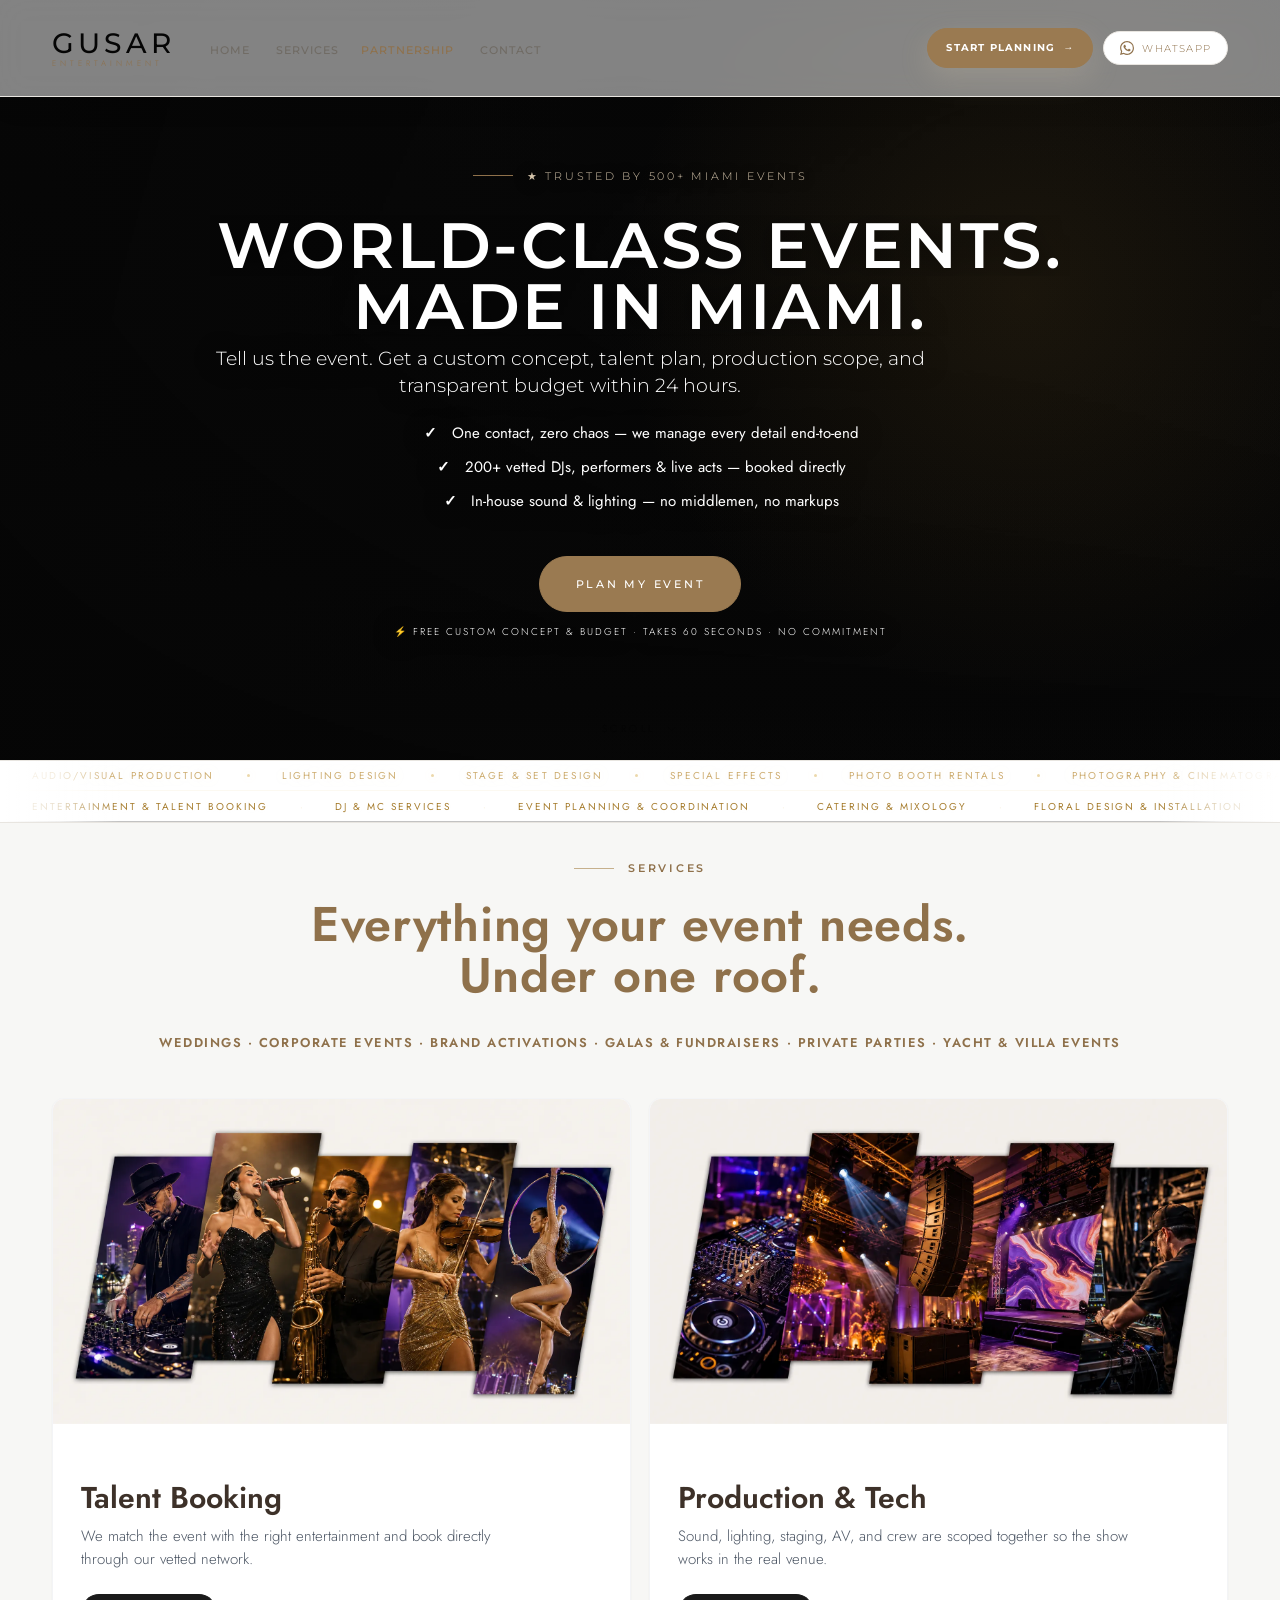
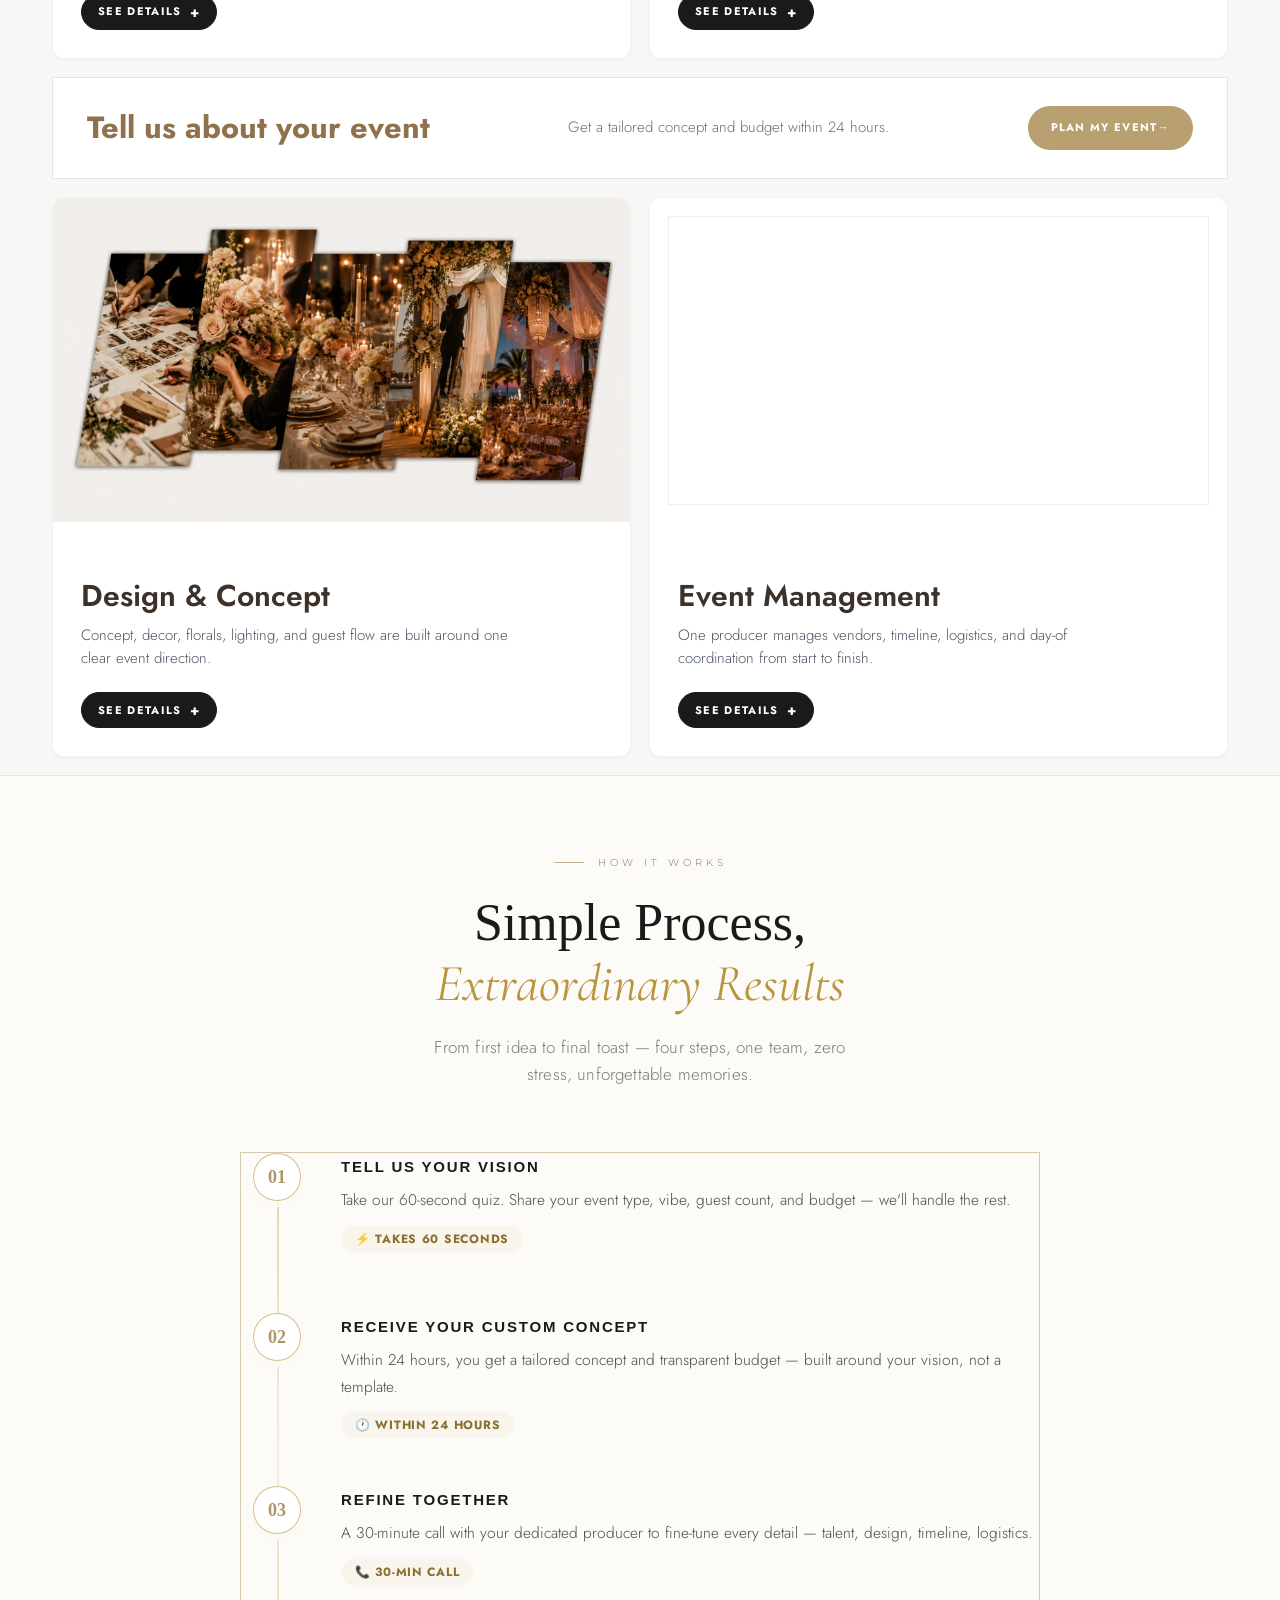
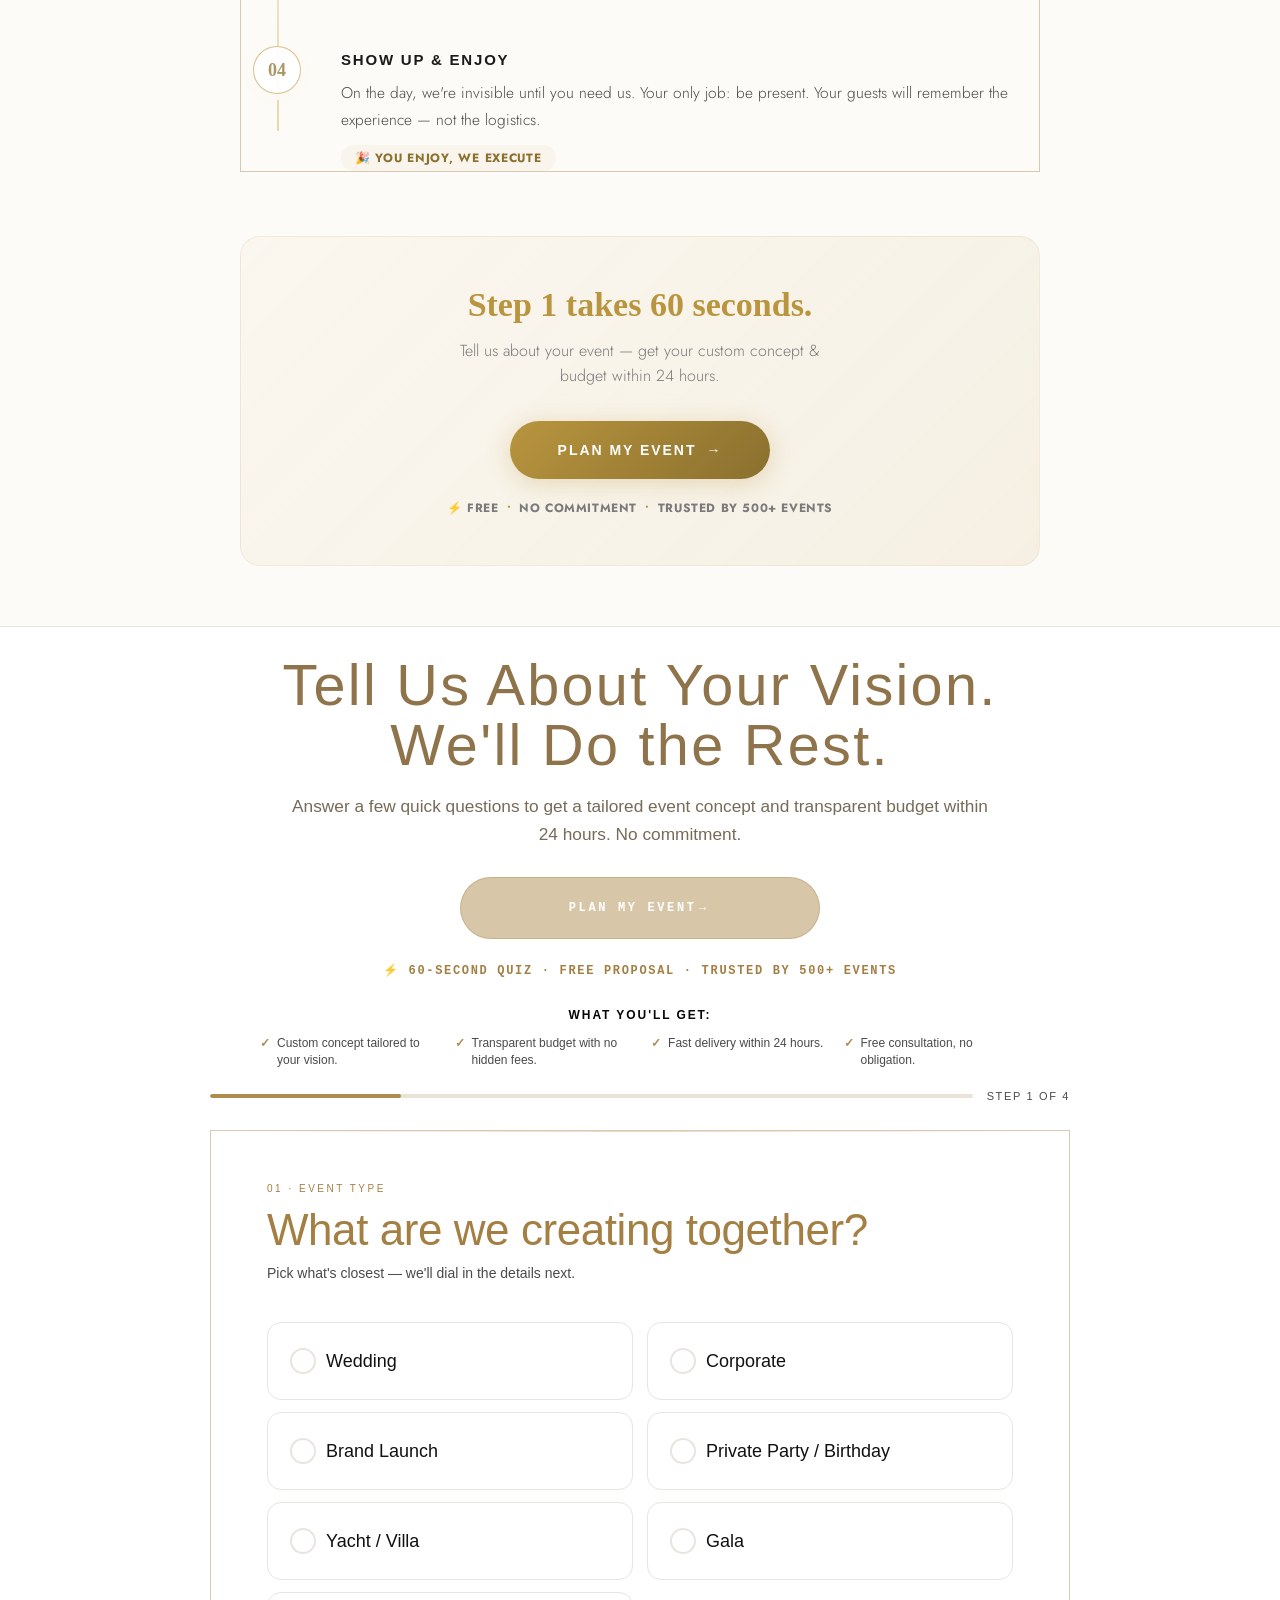
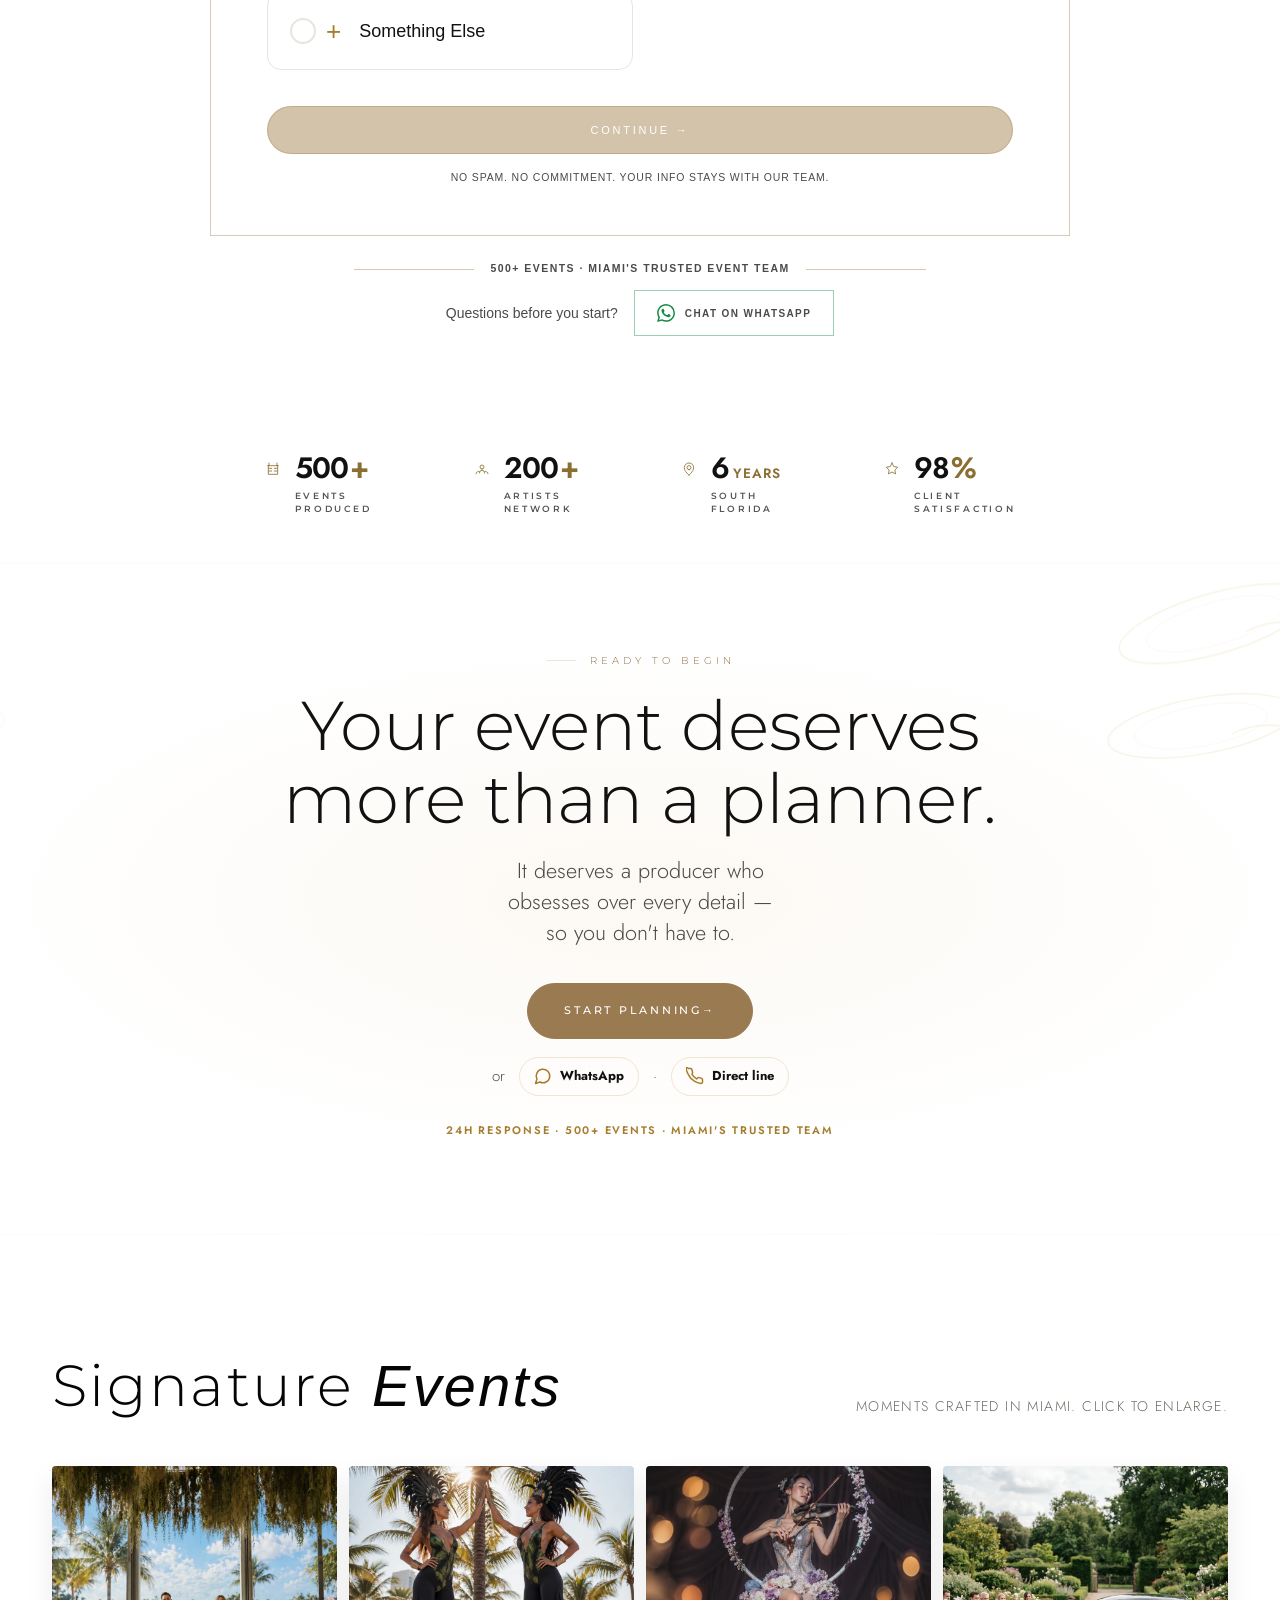
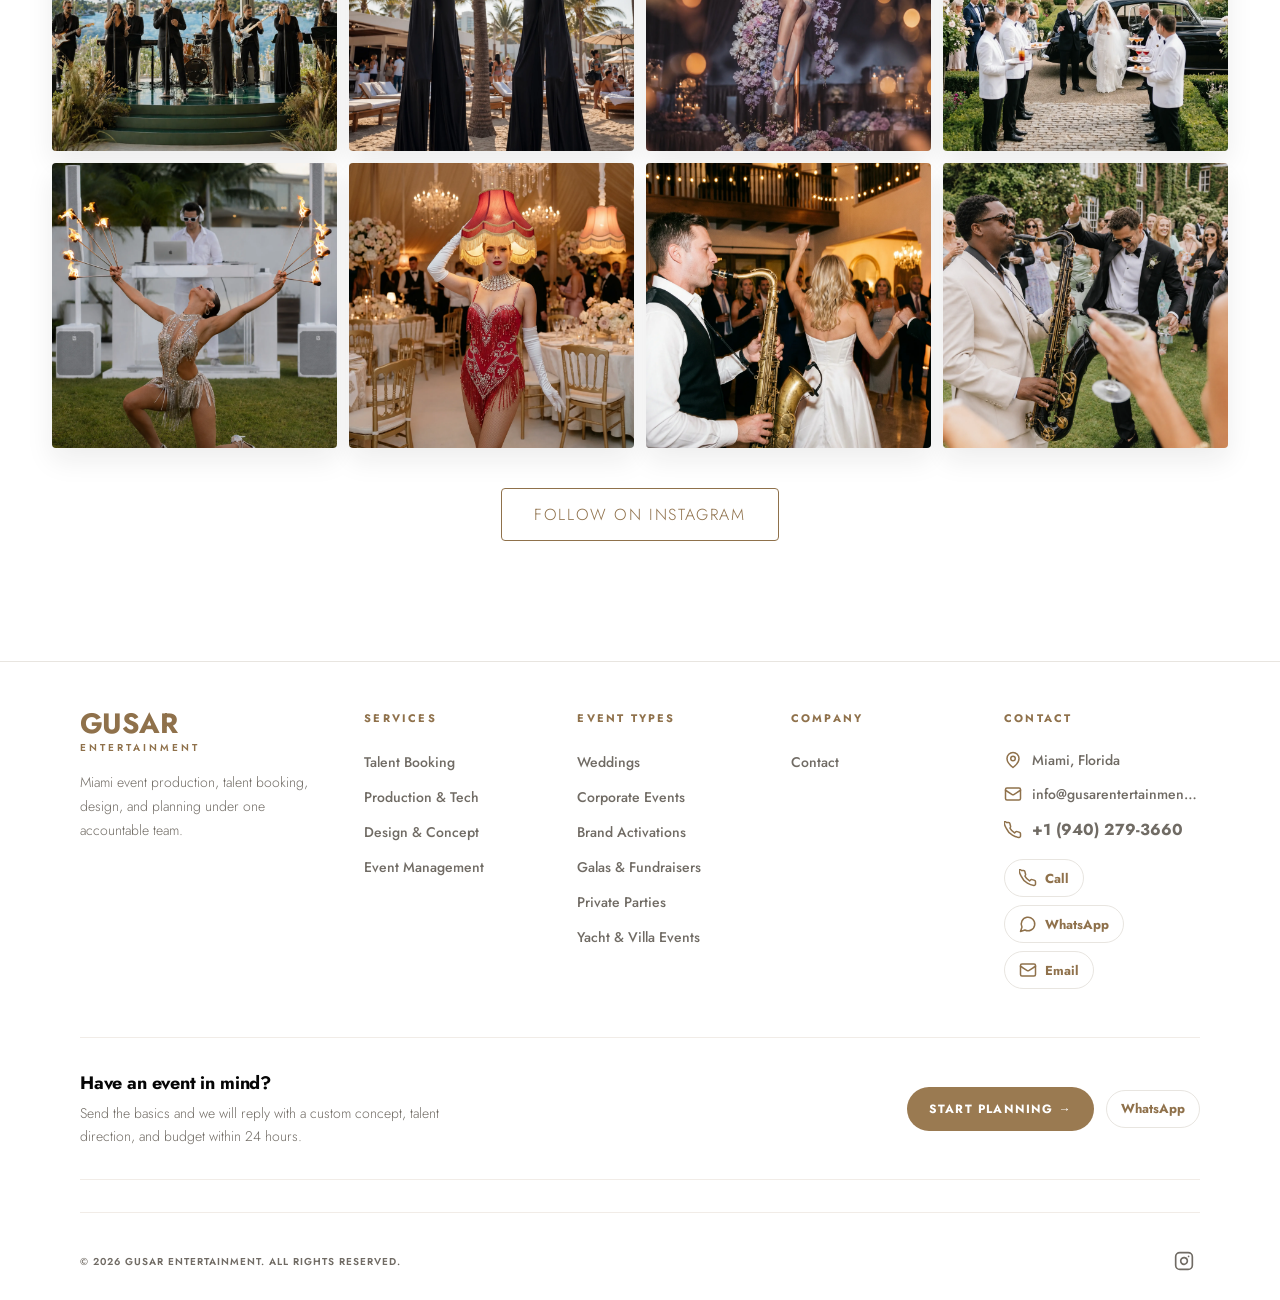
==== commit d05e1eae: "zx" ====
--- a/index.html
+++ b/index.html
@@ -579,6 +579,69 @@
   </div>
 </section>
 
+<!-- PROCESS -->
+<section id="process">
+  <div class="process-header process-simple-header reveal visible">
+    <div class="section-label">How It Works</div>
+    <h2 class="section-title">Simple Process,<br><em>Extraordinary Results</em></h2>
+    <p class="process-intro">From first idea to final toast — four steps, one team, zero stress, unforgettable memories.</p>
+  </div>
+
+  <div class="process-steps process-simple-timeline">
+    <div class="process-step reveal visible">
+      <div class="step-marker">
+        <div class="step-num">01</div>
+      </div>
+      <div class="step-copy">
+        <h3 class="step-title">Tell Us Your Vision</h3>
+        <p class="step-desc">Take our 60-second quiz. Share your event type, vibe, guest count, and budget — we'll handle the rest.</p>
+        <span class="step-tag">⚡ Takes 60 seconds</span>
+      </div>
+    </div>
+    <div class="process-step reveal reveal-delay-1 visible">
+      <div class="step-marker">
+        <div class="step-num">02</div>
+      </div>
+      <div class="step-copy">
+        <h3 class="step-title">Receive Your Custom Concept</h3>
+        <p class="step-desc">Within 24 hours, you get a tailored concept and transparent budget — built around your vision, not a template.</p>
+        <span class="step-tag">🕐 Within 24 hours</span>
+      </div>
+    </div>
+    <div class="process-step reveal reveal-delay-2 visible">
+      <div class="step-marker">
+        <div class="step-num">03</div>
+      </div>
+      <div class="step-copy">
+        <h3 class="step-title">Refine Together</h3>
+        <p class="step-desc">A 30-minute call with your dedicated producer to fine-tune every detail — talent, design, timeline, logistics.</p>
+        <span class="step-tag">📞 30-min call</span>
+      </div>
+    </div>
+    <div class="process-step reveal reveal-delay-3 visible">
+      <div class="step-marker">
+        <div class="step-num">04</div>
+      </div>
+      <div class="step-copy">
+        <h3 class="step-title">Show Up &amp; Enjoy</h3>
+        <p class="step-desc">On the day, we're invisible until you need us. Your only job: be present. Your guests will remember the experience — not the logistics.</p>
+        <span class="step-tag">🎉 You enjoy, we execute</span>
+      </div>
+    </div>
+  </div>
+
+  <div class="process-cta process-cta-bridge">
+    <h3 class="process-cta-title">Step 1 takes 60 seconds.</h3>
+    <p class="process-cta-sub">Tell us about your event — get your custom concept &amp; budget within 24 hours.</p>
+    <a href="#quiz" class="process-cta-btn">PLAN MY EVENT <span aria-hidden="true">&rarr;</span></a>
+    <div class="process-trust" aria-label="Process trust notes">
+      <span><span aria-hidden="true">⚡</span> Free</span>
+      <span>No commitment</span>
+      <span>Trusted by 500+ events</span>
+    </div>
+  </div>
+</section>
+
 <!-- QUIZ SECTION -->
 <span id="quiz" class="section-anchor" aria-hidden="true"></span>
 <section id="quiz-section">
@@ -929,52 +992,6 @@
         <div class="stat-label">Client<br>Satisfaction</div>
       </div>
     </div>
-  </div>
-</section>
-
-<!-- PROCESS -->
-<section id="process">
-  <div class="process-header reveal visible">
-    <div class="section-label">How It Works</div>
-    <h2 class="section-title">Simple Process,<br><em>Extraordinary Results</em></h2>
-    <p class="process-intro">From first idea to final toast — four steps, one team, zero stress.</p>
-  </div>
-  <div class="process-steps">
-    <div class="process-timeline-line" aria-hidden="true"></div>
-    <div class="process-step reveal visible">
-      <div class="step-num">01</div>
-      <div class="step-copy">
-        <h3 class="step-title">Tell Us<br>Your Vision</h3>
-        <p class="step-desc">Take our 60-second quiz. Share your event type, vibe, guest count, and budget — we'll handle the rest.</p>
-      </div>
-    </div>
-    <div class="process-step reveal reveal-delay-1 visible">
-      <div class="step-num">02</div>
-      <div class="step-copy">
-        <h3 class="step-title">Receive Your<br>Custom Concept</h3>
-        <p class="step-desc">Within 24 hours, you get a tailored concept and transparent budget — built around your vision, not a template.</p>
-      </div>
-    </div>
-    <div class="process-step reveal reveal-delay-2 visible">
-      <div class="step-num">03</div>
-      <div class="step-copy">
-        <h3 class="step-title">Refine<br>Together</h3>
-        <p class="step-desc">A 30-minute call with your dedicated producer to fine-tune every detail — talent, design, timeline, logistics.</p>
-      </div>
-    </div>
-    <div class="process-step reveal reveal-delay-3 visible">
-      <div class="step-num">04</div>
-      <div class="step-copy">
-        <h3 class="step-title">Show Up<br>&amp; Enjoy</h3>
-        <p class="step-desc">On the day, we're invisible until you need us. Your only job: be present. Your guests will remember the experience — not the logistics.</p>
-      </div>
-    </div>
-  </div>
-  <div class="process-cta">
-    <h3 class="process-cta-title">Step 1 takes 60 seconds.</h3>
-    <p class="process-cta-sub">Tell us about your event — get your custom concept<br>&amp; budget within 24 hours.</p>
-    <a href="#quiz" class="process-cta-btn">PLAN MY EVENT <span aria-hidden="true">&rarr;</span></a>
-    <p class="process-cta-micro"><span aria-hidden="true">⚡</span> Free · No commitment · Trusted by 500+ Miami events</p>
   </div>
 </section>
 
--- a/css/style.css
+++ b/css/style.css
@@ -11142,12 +11142,27 @@
   width: 100%;
   height: 100%;
   object-fit: cover;
+  opacity: 1;
+  transition: opacity 0.9s ease-in-out, transform 1s cubic-bezier(0.25, 1, 0.5, 1);
 }
 
 @media (max-width: 768px) {
   body.home-light #portfolio .masonry-grid {
     grid-template-columns: repeat(2, minmax(0, 1fr)) !important;
     gap: 10px !important;
+  }
+
+  body.home-light #portfolio.portfolio-section {
+    padding-top: 34px !important;
+  }
+
+  body.home-light #portfolio .masonry-grid.is-mobile-rotating .masonry-item:nth-child(n+5) {
+    display: none !important;
+  }
+
+  body.home-light #portfolio .masonry-item.is-swapping img {
+    opacity: 0;
+    transform: scale(1.018);
   }
 }
 
@@ -11217,3 +11232,388 @@
 .lightbox-close:hover {
   color: var(--gold);
 }
+
+/* Final compact mobile CTA before the Instagram feed. */
+@media (max-width: 768px) {
+  body.home-light #cta {
+    padding: 72px 24px 76px !important;
+    min-height: auto !important;
+    background: #ffffff !important;
+    background-color: #ffffff !important;
+  }
+
+  body.home-light #cta .botanical-layer {
+    opacity: 0 !important;
+  }
+
+  body.home-light #cta::before {
+    display: none !important;
+  }
+
+  body.home-light #cta .cta-label {
+    margin-bottom: 18px !important;
+    font-size: 10px !important;
+    letter-spacing: 0.26em !important;
+  }
+
+  body.home-light #cta .cta-title {
+    max-width: 330px !important;
+    margin-bottom: 18px !important;
+    font-size: clamp(38px, 11.5vw, 48px) !important;
+    line-height: 1.08 !important;
+  }
+
+  body.home-light #cta .cta-sub {
+    max-width: 320px !important;
+    margin: 0 auto 28px !important;
+    font-size: clamp(18px, 5.2vw, 22px) !important;
+    line-height: 1.45 !important;
+  }
+
+  body.home-light #cta .cta-actions {
+    margin-top: 0 !important;
+  }
+
+  body.home-light #cta .cta-actions .btn-primary {
+    width: min(100%, 344px) !important;
+    min-height: 58px !important;
+    padding: 0 24px !important;
+    font-size: 10px !important;
+    letter-spacing: 0.08em !important;
+  }
+
+  body.home-light #cta .cta-quick-links {
+    gap: 10px !important;
+    margin-top: 18px !important;
+    font-size: 14px !important;
+  }
+
+  body.home-light #cta .cta-quick-links a {
+    min-height: 38px !important;
+    padding: 8px 13px !important;
+  }
+
+  body.home-light #cta .cta-trust {
+    max-width: 310px !important;
+    margin: 24px auto 0 !important;
+    font-size: 10px !important;
+    letter-spacing: 0.14em !important;
+    line-height: 1.55 !important;
+  }
+}
+
+@media (min-width: 769px) {
+  body.home-light #cta {
+    padding: 92px 52px 96px !important;
+    min-height: auto !important;
+  }
+
+  body.home-light #cta .cta-label {
+    margin-bottom: 22px !important;
+  }
+
+  body.home-light #cta .cta-title {
+    max-width: 900px !important;
+    margin-bottom: 22px !important;
+    font-size: clamp(48px, 5.4vw, 78px) !important;
+    line-height: 1.05 !important;
+  }
+
+  body.home-light #cta .cta-sub {
+    margin: 0 auto 34px !important;
+    font-size: clamp(18px, 1.7vw, 25px) !important;
+    line-height: 1.42 !important;
+  }
+
+  body.home-light #cta .cta-quick-links {
+    margin-top: 18px !important;
+  }
+
+  body.home-light #cta .cta-trust {
+    margin-top: 26px !important;
+  }
+}
+
+/* Final process intro before the quiz. */
+body.home-light #process {
+  background: #fdfbf7 !important;
+  color: #1a1a1a !important;
+  padding: 80px 24px 60px !important;
+}
+
+body.home-light #process .process-simple-header {
+  max-width: 800px !important;
+  margin: 0 auto 64px !important;
+  text-align: center !important;
+}
+
+body.home-light #process .process-simple-header .section-title {
+  margin: 0 auto !important;
+  color: #1a1a1a !important;
+  -webkit-text-fill-color: #1a1a1a !important;
+  font-family: var(--serif) !important;
+  font-size: clamp(32px, 6vw, 52px) !important;
+  font-weight: 400 !important;
+  line-height: 1.15 !important;
+  letter-spacing: 0 !important;
+}
+
+body.home-light #process .process-simple-header .section-title em {
+  color: #b8953e !important;
+  -webkit-text-fill-color: #b8953e !important;
+  font-style: italic !important;
+}
+
+body.home-light #process .process-intro {
+  max-width: 440px !important;
+  margin: 20px auto 0 !important;
+  color: #7a7a7a !important;
+  -webkit-text-fill-color: #7a7a7a !important;
+  font-size: 17px !important;
+  line-height: 1.6 !important;
+  letter-spacing: 0.01em !important;
+}
+
+body.home-light #process .process-simple-timeline {
+  position: relative !important;
+  display: block !important;
+  max-width: 800px !important;
+  margin: 0 auto !important;
+  padding: 0 !important;
+}
+
+body.home-light #process .process-simple-timeline::before {
+  content: "" !important;
+  position: absolute !important;
+  left: 36px !important;
+  top: 40px !important;
+  bottom: 40px !important;
+  width: 2px !important;
+  background: linear-gradient(to bottom, #d4b35a, #e8e0d0 50%, #d4b35a) !important;
+  opacity: 0.5 !important;
+}
+
+body.home-light #process .process-step {
+  display: flex !important;
+  gap: 28px !important;
+  align-items: flex-start !important;
+  min-height: 0 !important;
+  padding: 0 0 48px !important;
+  position: relative !important;
+  border: 0 !important;
+  background: transparent !important;
+  box-shadow: none !important;
+}
+
+body.home-light #process .process-step:last-child {
+  padding-bottom: 0 !important;
+}
+
+body.home-light #process .step-marker {
+  position: relative !important;
+  z-index: 2 !important;
+  flex: 0 0 72px !important;
+  width: 72px !important;
+  display: flex !important;
+  flex-direction: row !important;
+  align-items: center !important;
+  justify-content: center !important;
+  gap: 8px !important;
+}
+
+body.home-light #process .step-num {
+  width: 48px !important;
+  height: 48px !important;
+  border-radius: 50% !important;
+  background: rgba(255, 255, 255, 0.9) !important;
+  border: 1px solid rgba(184, 149, 62, 0.58) !important;
+  display: flex !important;
+  align-items: center !important;
+  justify-content: center !important;
+  color: rgba(138, 111, 46, 0.72) !important;
+  -webkit-text-fill-color: rgba(138, 111, 46, 0.72) !important;
+  font-family: var(--serif) !important;
+  font-size: 18px !important;
+  font-weight: 600 !important;
+  letter-spacing: 0 !important;
+  line-height: 1 !important;
+  box-shadow: 0 0 0 6px rgba(253, 251, 247, 0.92), 0 2px 12px rgba(184, 149, 62, 0.08) !important;
+}
+
+body.home-light #process .step-copy {
+  flex: 1 !important;
+  padding-top: 4px !important;
+  text-align: left !important;
+}
+
+body.home-light #process .step-title {
+  margin: 0 0 10px !important;
+  color: #1a1a1a !important;
+  -webkit-text-fill-color: #1a1a1a !important;
+  font-family: var(--sans) !important;
+  font-size: 15px !important;
+  font-weight: 700 !important;
+  letter-spacing: 0.12em !important;
+  line-height: 1.35 !important;
+  text-transform: uppercase !important;
+}
+
+body.home-light #process .step-desc {
+  margin: 0 !important;
+  color: #4a4a4a !important;
+  -webkit-text-fill-color: #4a4a4a !important;
+  font-size: 15.5px !important;
+  line-height: 1.7 !important;
+}
+
+body.home-light #process .step-tag {
+  display: inline-block !important;
+  margin-top: 12px !important;
+  padding: 4px 14px !important;
+  border-radius: 999px !important;
+  background: rgba(184, 149, 62, 0.06) !important;
+  color: #8a6f2e !important;
+  -webkit-text-fill-color: #8a6f2e !important;
+  font-size: 12px !important;
+  font-weight: 700 !important;
+  letter-spacing: 0.06em !important;
+  text-transform: uppercase !important;
+}
+
+body.home-light #process .process-cta-bridge {
+  max-width: 800px !important;
+  margin: 64px auto 0 !important;
+  padding: 48px 32px !important;
+  text-align: center !important;
+  background: linear-gradient(135deg, rgba(184, 149, 62, 0.04), rgba(184, 149, 62, 0.1)) !important;
+  border: 1px solid rgba(184, 149, 62, 0.12) !important;
+  border-radius: 20px !important;
+  box-shadow: none !important;
+}
+
+body.home-light #process .process-cta-title {
+  margin: 0 0 12px !important;
+  color: #b8953e !important;
+  -webkit-text-fill-color: #b8953e !important;
+  font-family: var(--serif) !important;
+  font-size: clamp(24px, 4.5vw, 34px) !important;
+  font-weight: 700 !important;
+  line-height: 1.2 !important;
+}
+
+body.home-light #process .process-cta-sub {
+  max-width: 400px !important;
+  margin: 0 auto 32px !important;
+  color: #7a7a7a !important;
+  -webkit-text-fill-color: #7a7a7a !important;
+  font-size: 16px !important;
+  line-height: 1.6 !important;
+}
+
+body.home-light #process .process-cta-btn {
+  display: inline-flex !important;
+  align-items: center !important;
+  justify-content: center !important;
+  gap: 10px !important;
+  min-height: 58px !important;
+  padding: 0 48px !important;
+  border: 0 !important;
+  border-radius: 999px !important;
+  background: linear-gradient(135deg, #b8953e 0%, #8a6f2e 100%) !important;
+  color: #ffffff !important;
+  -webkit-text-fill-color: #ffffff !important;
+  box-shadow: 0 4px 24px rgba(184, 149, 62, 0.3) !important;
+  font-family: var(--sans) !important;
+  font-size: 14px !important;
+  font-weight: 700 !important;
+  letter-spacing: 0.14em !important;
+  text-decoration: none !important;
+  text-transform: uppercase !important;
+}
+
+body.home-light #process .process-trust {
+  display: flex !important;
+  justify-content: center !important;
+  gap: 8px !important;
+  flex-wrap: wrap !important;
+  margin-top: 20px !important;
+}
+
+body.home-light #process .process-trust span {
+  color: #7a7a7a !important;
+  -webkit-text-fill-color: #7a7a7a !important;
+  font-size: 12px !important;
+  font-weight: 700 !important;
+  letter-spacing: 0.05em !important;
+  text-transform: uppercase !important;
+}
+
+body.home-light #process .process-trust > span + span::before {
+  content: "•";
+  margin-right: 8px;
+  color: #b8953e;
+  -webkit-text-fill-color: #b8953e;
+}
+
+@media (hover: hover) {
+  body.home-light #process .process-step:hover .step-num {
+    background: rgba(255, 255, 255, 0.9) !important;
+    color: rgba(138, 111, 46, 0.72) !important;
+    -webkit-text-fill-color: rgba(138, 111, 46, 0.72) !important;
+    transform: none !important;
+    box-shadow: 0 0 0 6px rgba(253, 251, 247, 0.92), 0 2px 12px rgba(184, 149, 62, 0.08) !important;
+  }
+}
+
+@media (max-width: 600px) {
+  body.home-light #process {
+    padding: 56px 20px 48px !important;
+  }
+
+  body.home-light #process .process-simple-header {
+    margin-bottom: 48px !important;
+  }
+
+  body.home-light #process .process-simple-header .section-title {
+    font-size: clamp(32px, 8.8vw, 42px) !important;
+  }
+
+  body.home-light #process .process-simple-timeline::before {
+    left: 28px !important;
+  }
+
+  body.home-light #process .process-step {
+    gap: 20px !important;
+    padding-bottom: 36px !important;
+  }
+
+  body.home-light #process .step-marker {
+    flex-basis: 56px !important;
+    width: 56px !important;
+  }
+
+  body.home-light #process .step-num {
+    width: 42px !important;
+    height: 42px !important;
+    font-size: 16px !important;
+  }
+
+  body.home-light #process .step-title {
+    font-size: 14px !important;
+  }
+
+  body.home-light #process .step-desc {
+    font-size: 14.5px !important;
+  }
+
+  body.home-light #process .process-cta-bridge {
+    margin-top: 48px !important;
+    padding: 36px 24px !important;
+  }
+
+  body.home-light #process .process-cta-btn {
+    width: 100% !important;
+    padding: 0 30px !important;
+    font-size: 13px !important;
+  }
+}
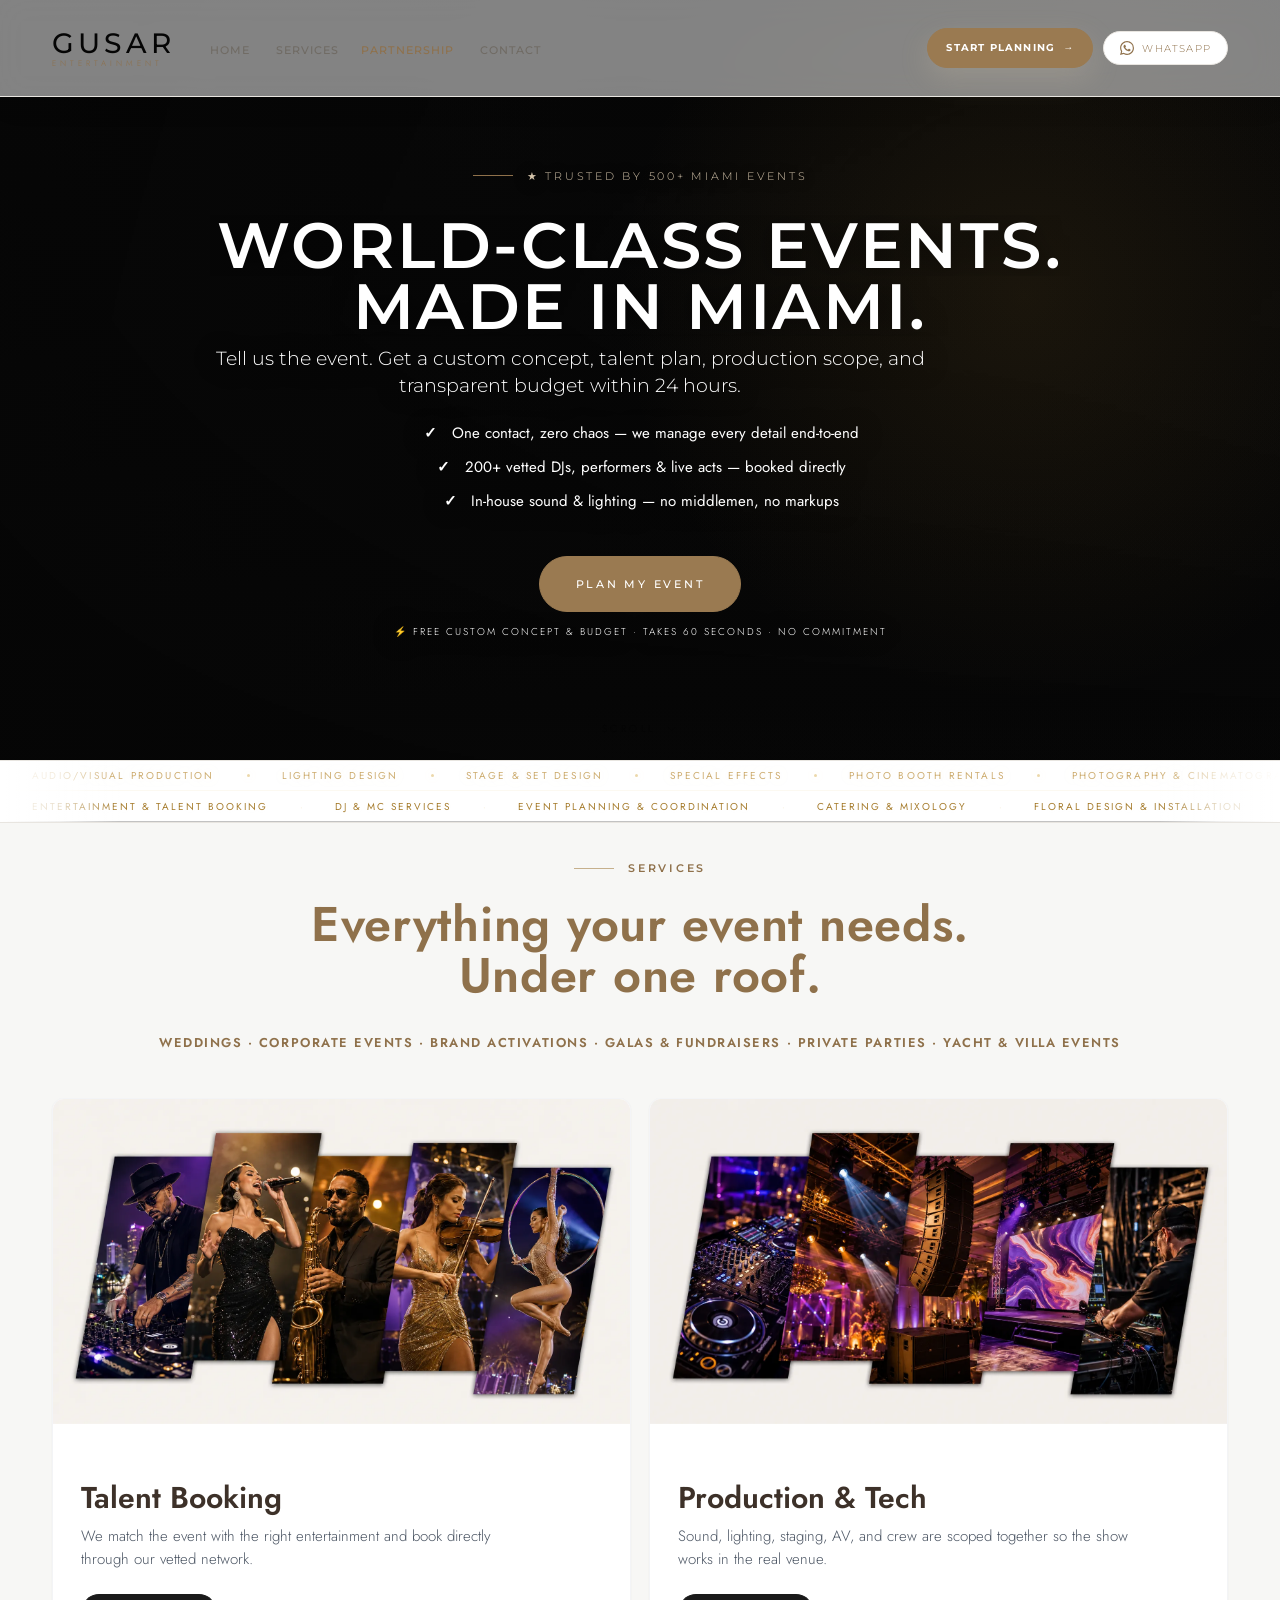
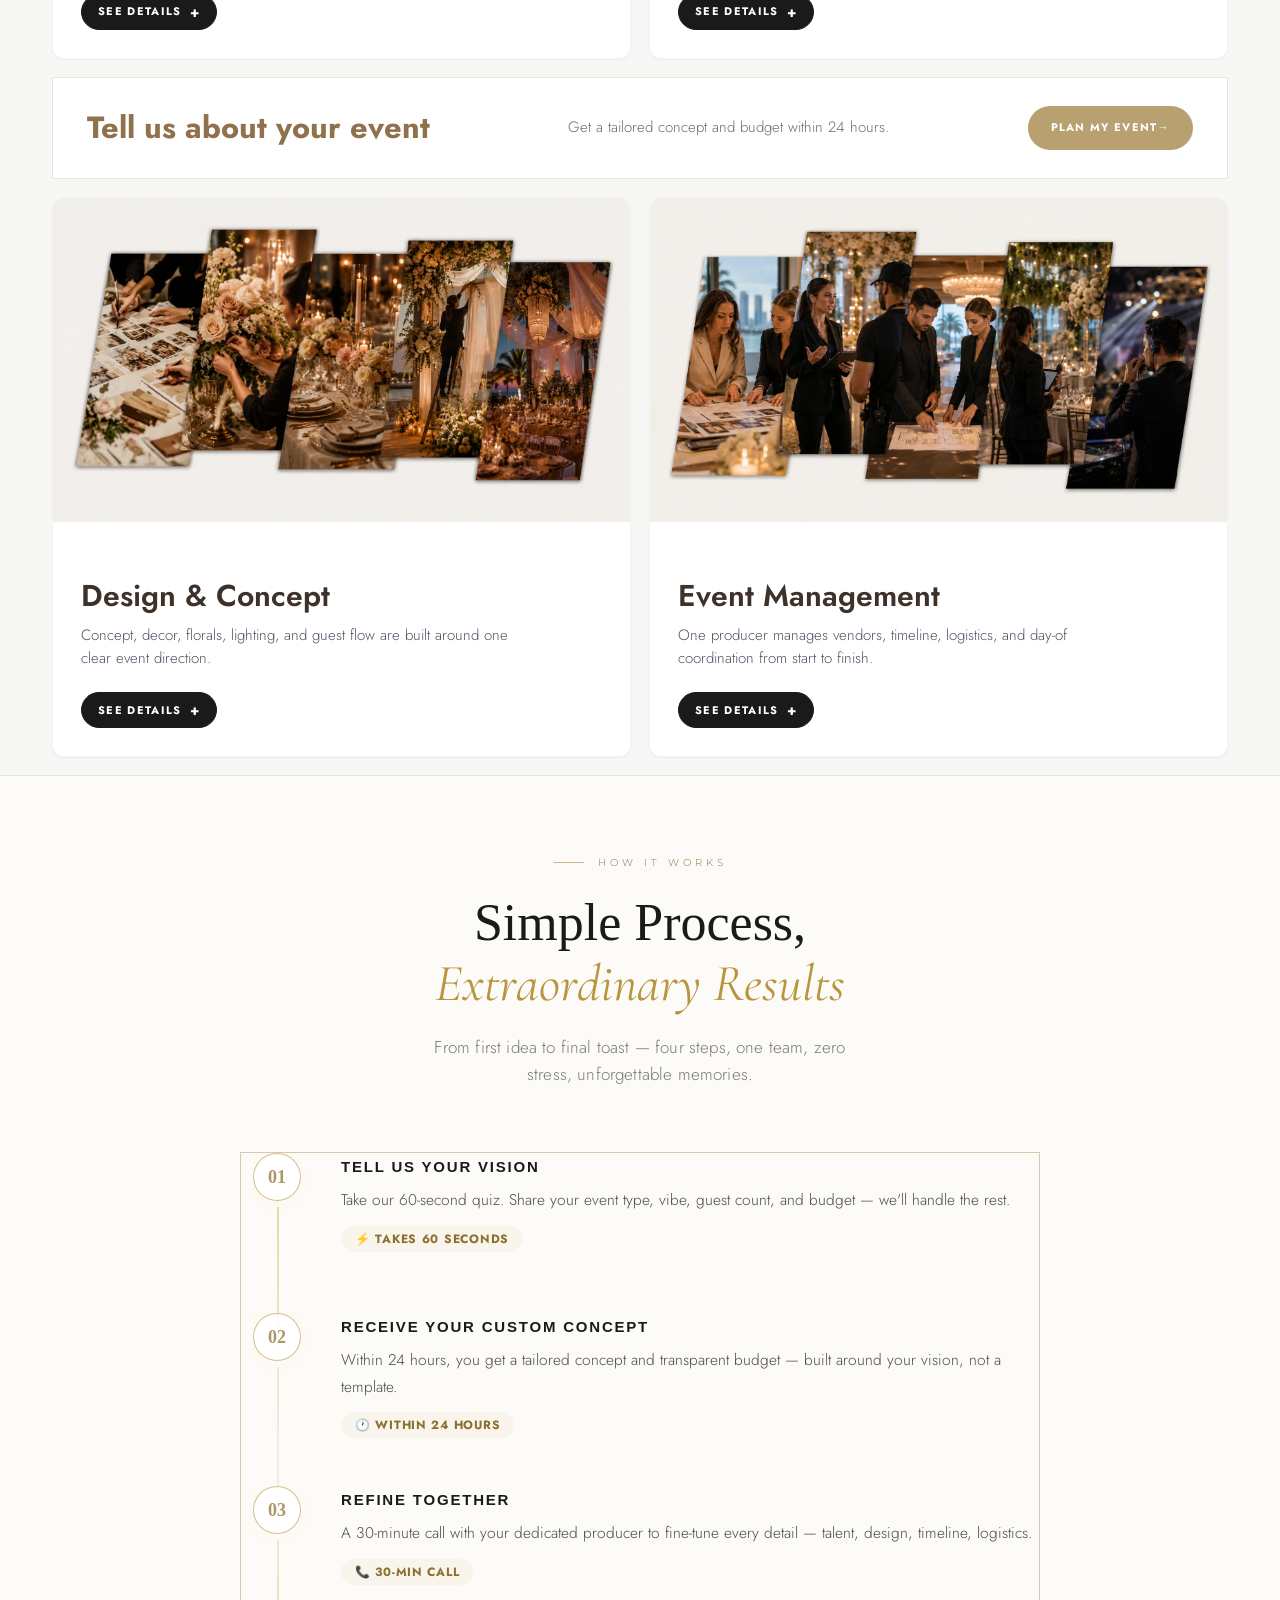
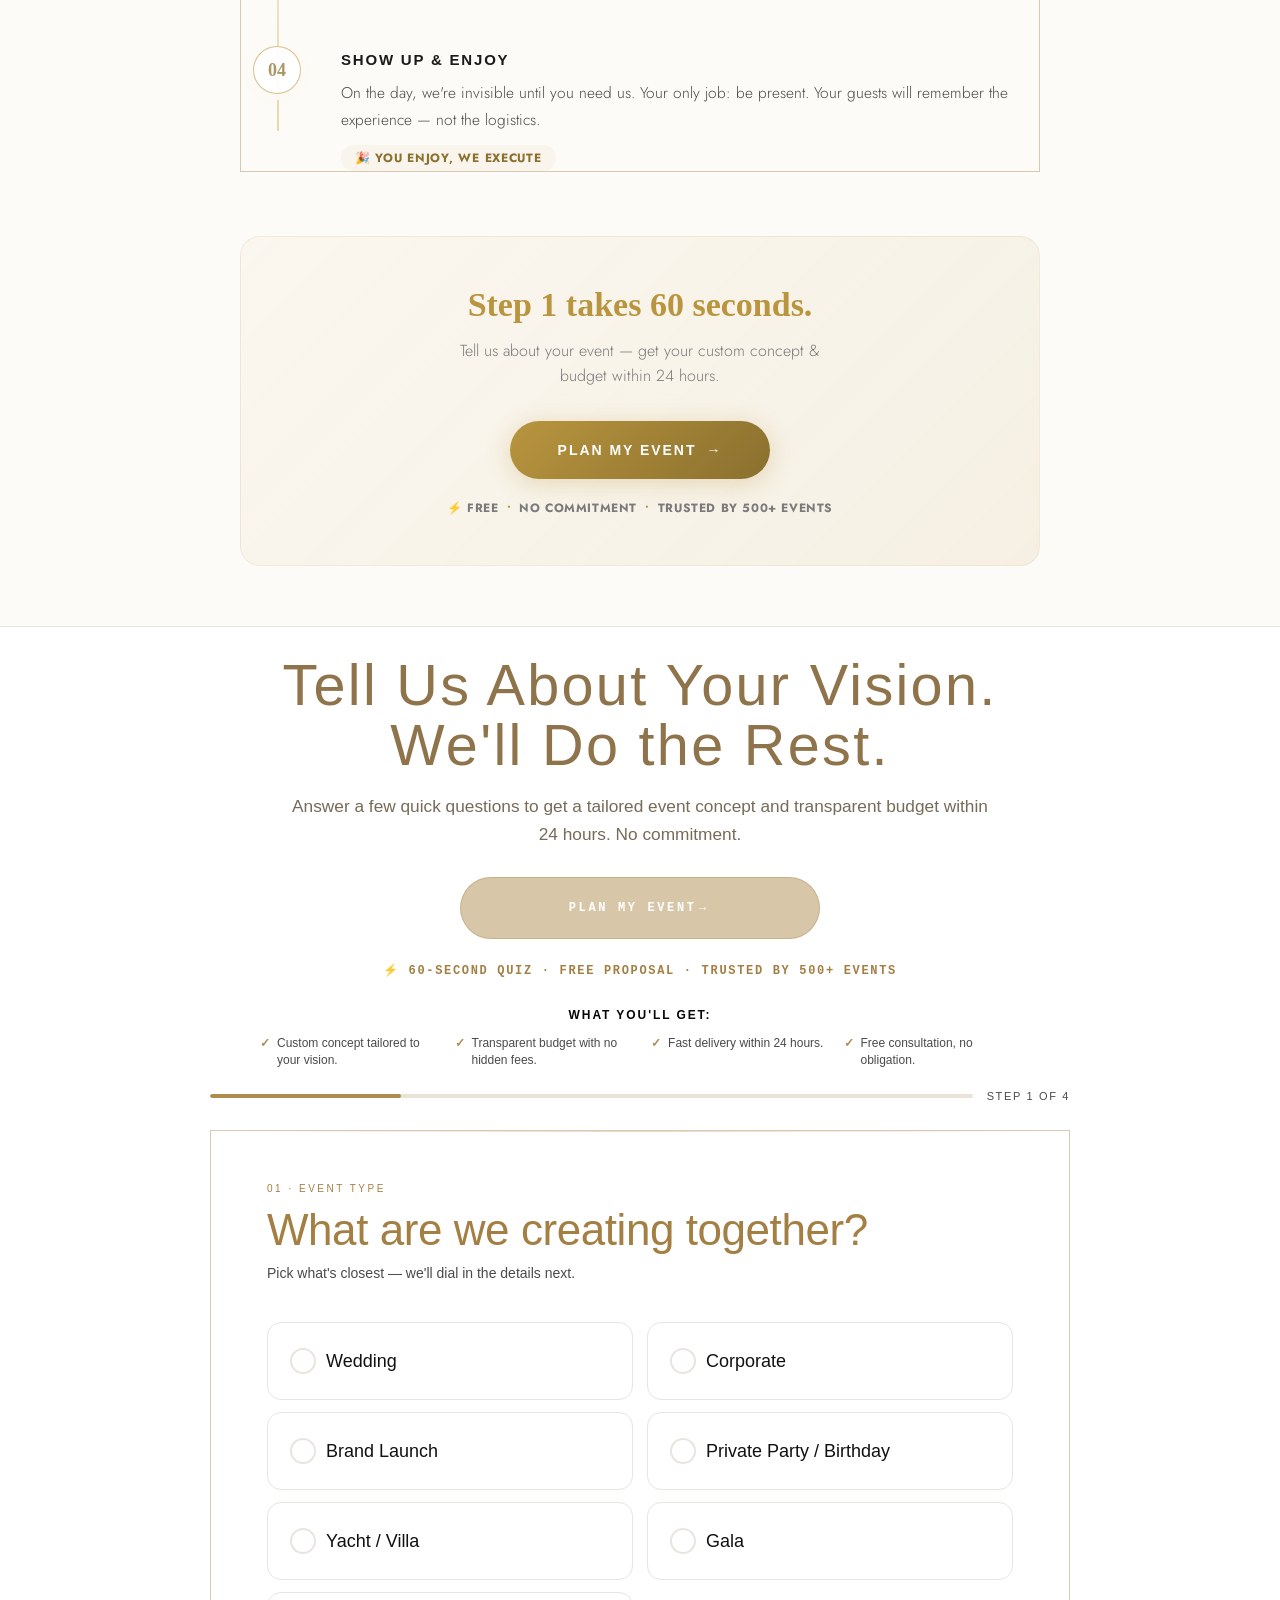
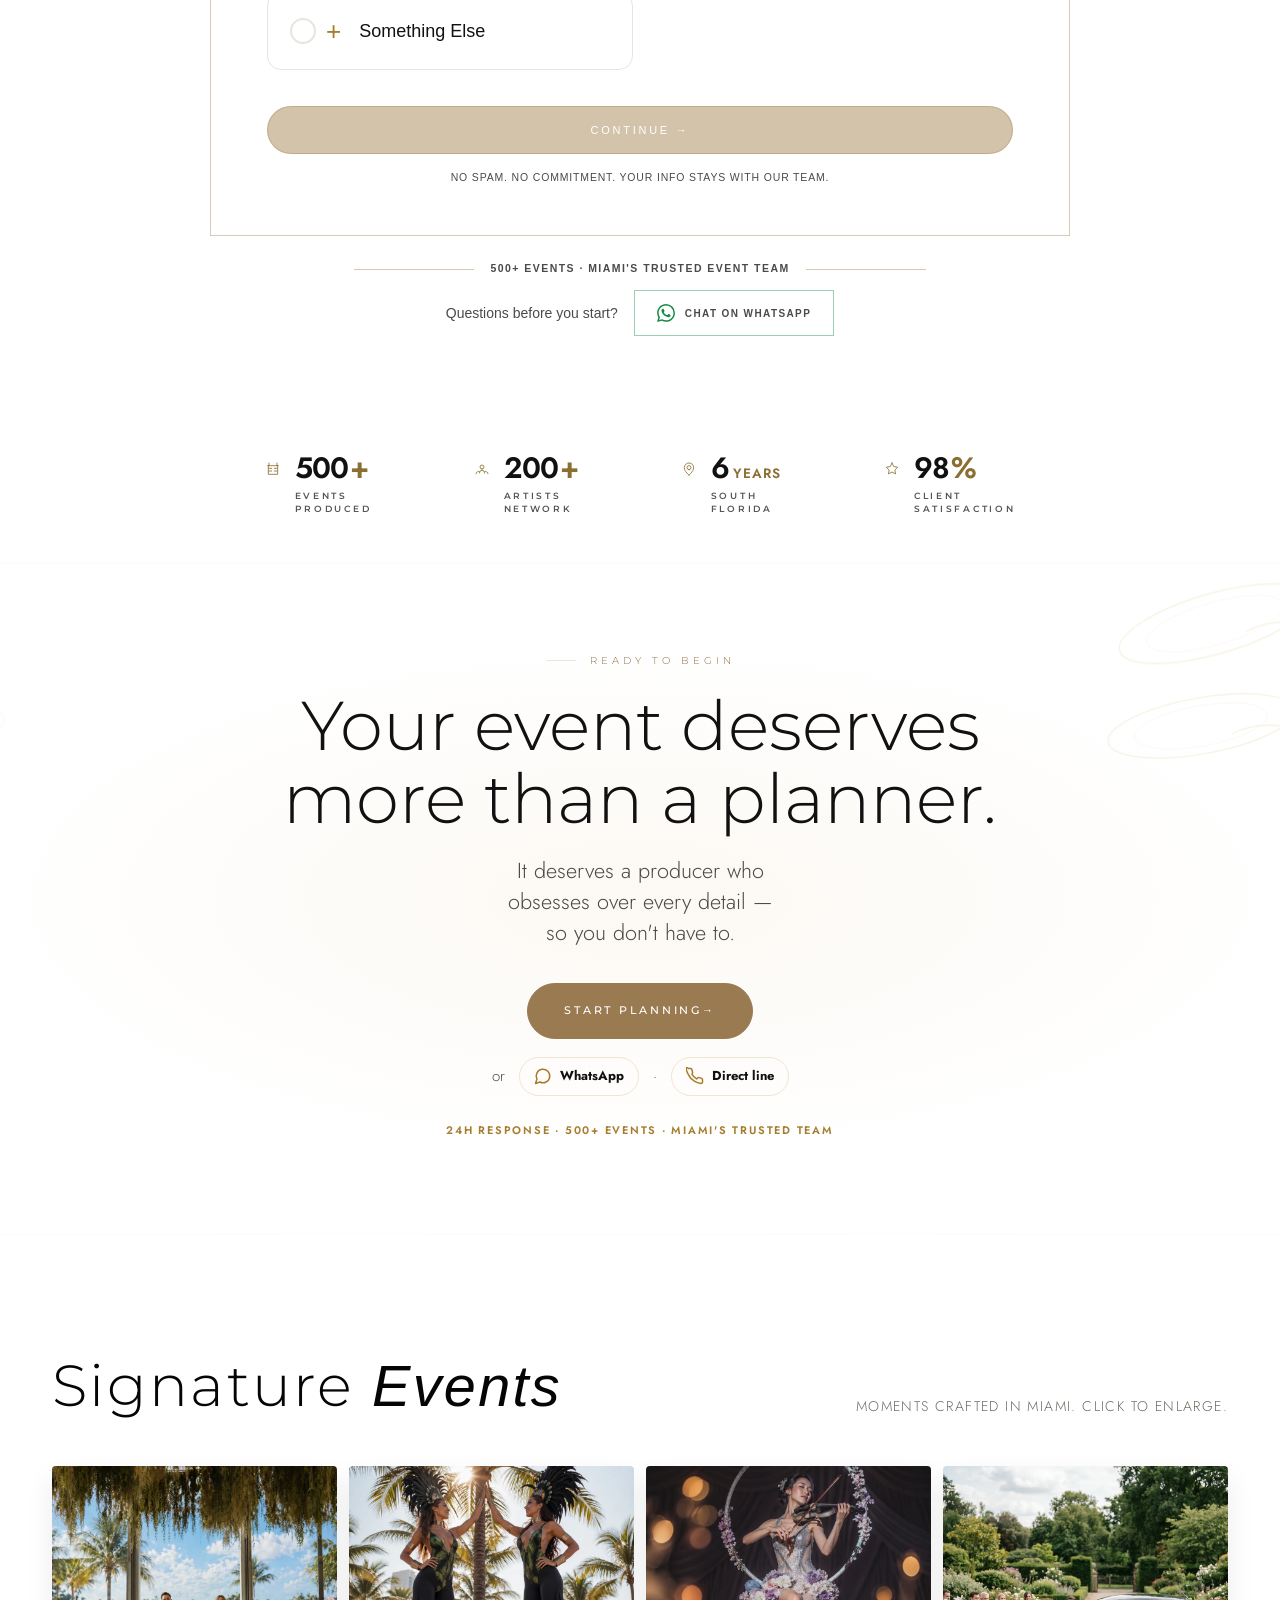
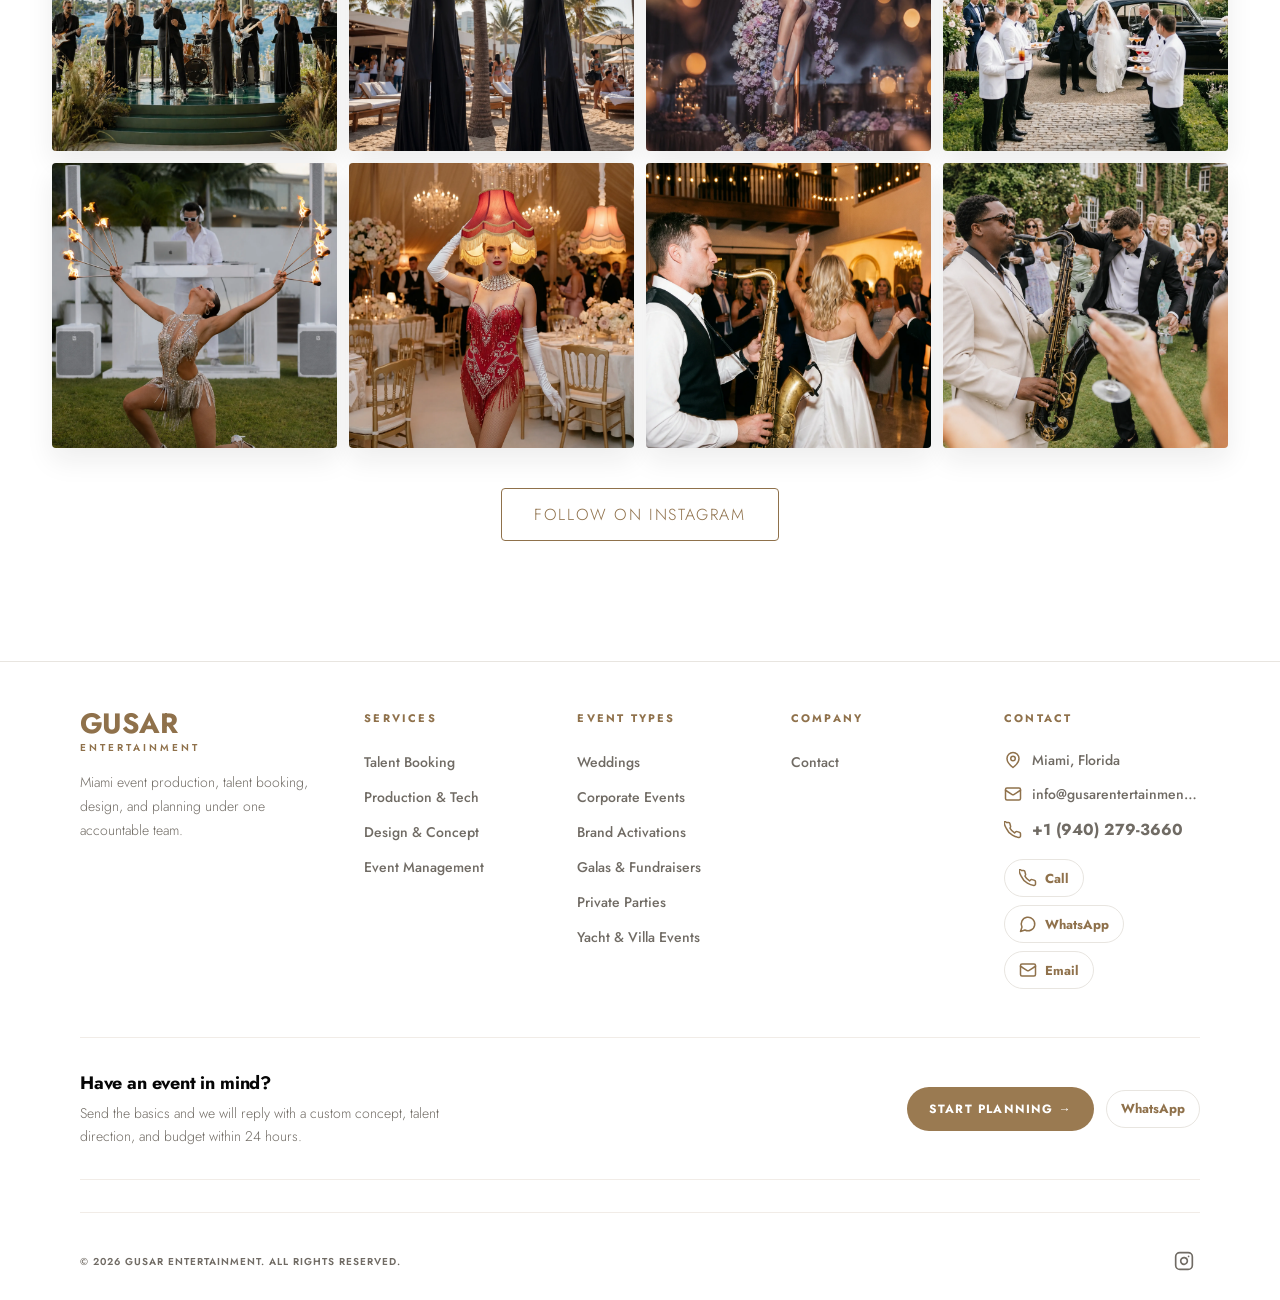
==== commit 43341fb8: "ча" ====
--- a/index.html
+++ b/index.html
@@ -205,7 +205,7 @@
       <svg viewBox="0 0 24 24" fill="currentColor"><path d="M17.472 14.382c-.297-.149-1.758-.867-2.03-.967-.273-.099-.471-.148-.67.15-.197.297-.767.966-.94 1.164-.173.199-.347.223-.644.075-.297-.15-1.255-.463-2.39-1.475-.883-.788-1.48-1.761-1.653-2.059-.173-.297-.018-.458.13-.606.134-.133.298-.347.446-.52.149-.174.198-.298.298-.497.099-.198.05-.371-.025-.52-.075-.149-.669-1.612-.916-2.207-.242-.579-.487-.5-.669-.51-.173-.008-.371-.01-.57-.01-.198 0-.52.074-.792.372-.272.297-1.04 1.016-1.04 2.479 0 1.462 1.065 2.875 1.213 3.074.149.198 2.096 3.2 5.077 4.487.709.306 1.262.489 1.694.625.712.227 1.36.195 1.871.118.571-.085 1.758-.719 2.006-1.413.248-.694.248-1.289.173-1.413-.074-.124-.272-.198-.57-.347m-5.421 7.403h-.004a9.87 9.87 0 01-5.031-1.378l-.361-.214-3.741.982.998-3.648-.235-.374a9.86 9.86 0 01-1.51-5.26c.001-5.45 4.436-9.884 9.888-9.884 2.64 0 5.122 1.03 6.988 2.898a9.825 9.825 0 012.893 6.994c-.003 5.45-4.437 9.884-9.885 9.884m8.413-18.297A11.815 11.815 0 0012.05 0C5.495 0 .16 5.335.157 11.892c0 2.096.547 4.142 1.588 5.945L.057 24l6.305-1.654a11.882 11.882 0 005.683 1.448h.005c6.554 0 11.89-5.335 11.893-11.893a11.821 11.821 0 00-3.48-8.413z"/></svg>
       WhatsApp
     </a>
-    <a href="https://instagram.com/gusarentertainment" class="mobile-menu-btn mobile-menu-ig" target="_blank" rel="noopener">
+    <a href="https://www.instagram.com/gusarentertainment/" class="mobile-menu-btn mobile-menu-ig" target="_blank" rel="noopener">
       <svg viewBox="0 0 24 24" fill="none" stroke="currentColor" stroke-width="1.8" stroke-linecap="round" stroke-linejoin="round"><rect x="2" y="2" width="20" height="20" rx="5" ry="5"/><circle cx="12" cy="12" r="4"/><circle cx="17.5" cy="6.5" r="0.5" fill="currentColor"/></svg>
       Instagram
     </a>
@@ -926,7 +926,7 @@
             <svg width="18" height="18" fill="currentColor" viewBox="0 0 24 24"><path d="M17.472 14.382c-.297-.149-1.758-.867-2.03-.967-.273-.099-.471-.148-.67.15-.197.297-.767.966-.94 1.164-.173.199-.347.223-.644.075-.297-.15-1.255-.463-2.39-1.475-.883-.788-1.48-1.761-1.653-2.059-.173-.297-.018-.458.13-.606.134-.133.298-.347.446-.52.149-.174.198-.298.298-.497.099-.198.05-.371-.025-.52-.075-.149-.669-1.612-.916-2.207-.242-.579-.487-.5-.669-.51-.173-.008-.371-.01-.57-.01-.198 0-.52.074-.792.372-.272.297-1.04 1.016-1.04 2.479 0 1.462 1.065 2.875 1.213 3.074.149.198 2.096 3.2 5.077 4.487.709.306 1.262.489 1.694.625.712.227 1.36.195 1.871.118.571-.085 1.758-.719 2.006-1.413.248-.694.248-1.289.173-1.413-.074-.124-.272-.198-.57-.347m-5.421 7.403h-.004a9.87 9.87 0 01-5.031-1.378l-.361-.214-3.741.982.998-3.648-.235-.374a9.86 9.86 0 01-1.51-5.26c.001-5.45 4.436-9.884 9.888-9.884 2.64 0 5.122 1.03 6.988 2.898a9.825 9.825 0 012.893 6.994c-.003 5.45-4.437 9.884-9.885 9.884m8.413-18.297A11.815 11.815 0 0012.05 0C5.495 0 .16 5.335.157 11.892c0 2.096.547 4.142 1.588 5.945L.057 24l6.305-1.654a11.882 11.882 0 005.683 1.448h.005c6.554 0 11.89-5.335 11.893-11.893a11.821 11.821 0 00-3.48-8.413z"/></svg>
             Message us on WhatsApp
           </a>
-          <a href="https://instagram.com/gusarentertainment" target="_blank" class="qbtn-ig">
+          <a href="https://www.instagram.com/gusarentertainment/" target="_blank" class="qbtn-ig">
             <svg width="18" height="18" fill="currentColor" viewBox="0 0 24 24"><path d="M12 2.163c3.204 0 3.584.012 4.85.07 3.252.148 4.771 1.691 4.919 4.919.058 1.265.069 1.645.069 4.849 0 3.205-.012 3.584-.069 4.849-.149 3.225-1.664 4.771-4.919 4.919-1.266.058-1.644.07-4.85.07-3.204 0-3.584-.012-4.849-.07-3.26-.149-4.771-1.699-4.919-4.92-.058-1.265-.07-1.644-.07-4.849 0-3.204.013-3.583.07-4.849.149-3.227 1.664-4.771 4.919-4.919 1.266-.057 1.645-.069 4.849-.069zm0-2.163c-3.259 0-3.667.014-4.947.072-4.358.2-6.78 2.618-6.98 6.98-.059 1.281-.073 1.689-.073 4.948 0 3.259.014 3.668.072 4.948.2 4.358 2.618 6.78 6.98 6.98 1.281.058 1.689.072 4.948.072 3.259 0 3.668-.014 4.948-.072 4.354-.2 6.782-2.618 6.979-6.98.059-1.28.073-1.689.073-4.948 0-3.259-.014-3.667-.072-4.947-.196-4.354-2.617-6.78-6.979-6.98-1.281-.059-1.69-.073-4.949-.073zm0 5.838c-3.403 0-6.162 2.759-6.162 6.162s2.759 6.163 6.162 6.163 6.162-2.759 6.162-6.163c0-3.403-2.759-6.162-6.162-6.162zm0 10.162c-2.209 0-4-1.79-4-4 0-2.209 1.791-4 4-4s4 1.791 4 4c0 2.21-1.791 4-4 4zm6.406-11.845c-.796 0-1.441.645-1.441 1.44s.645 1.44 1.441 1.44c.795 0 1.439-.645 1.439-1.44s-.644-1.44-1.439-1.44z"/></svg>
             Follow us on Instagram
           </a>
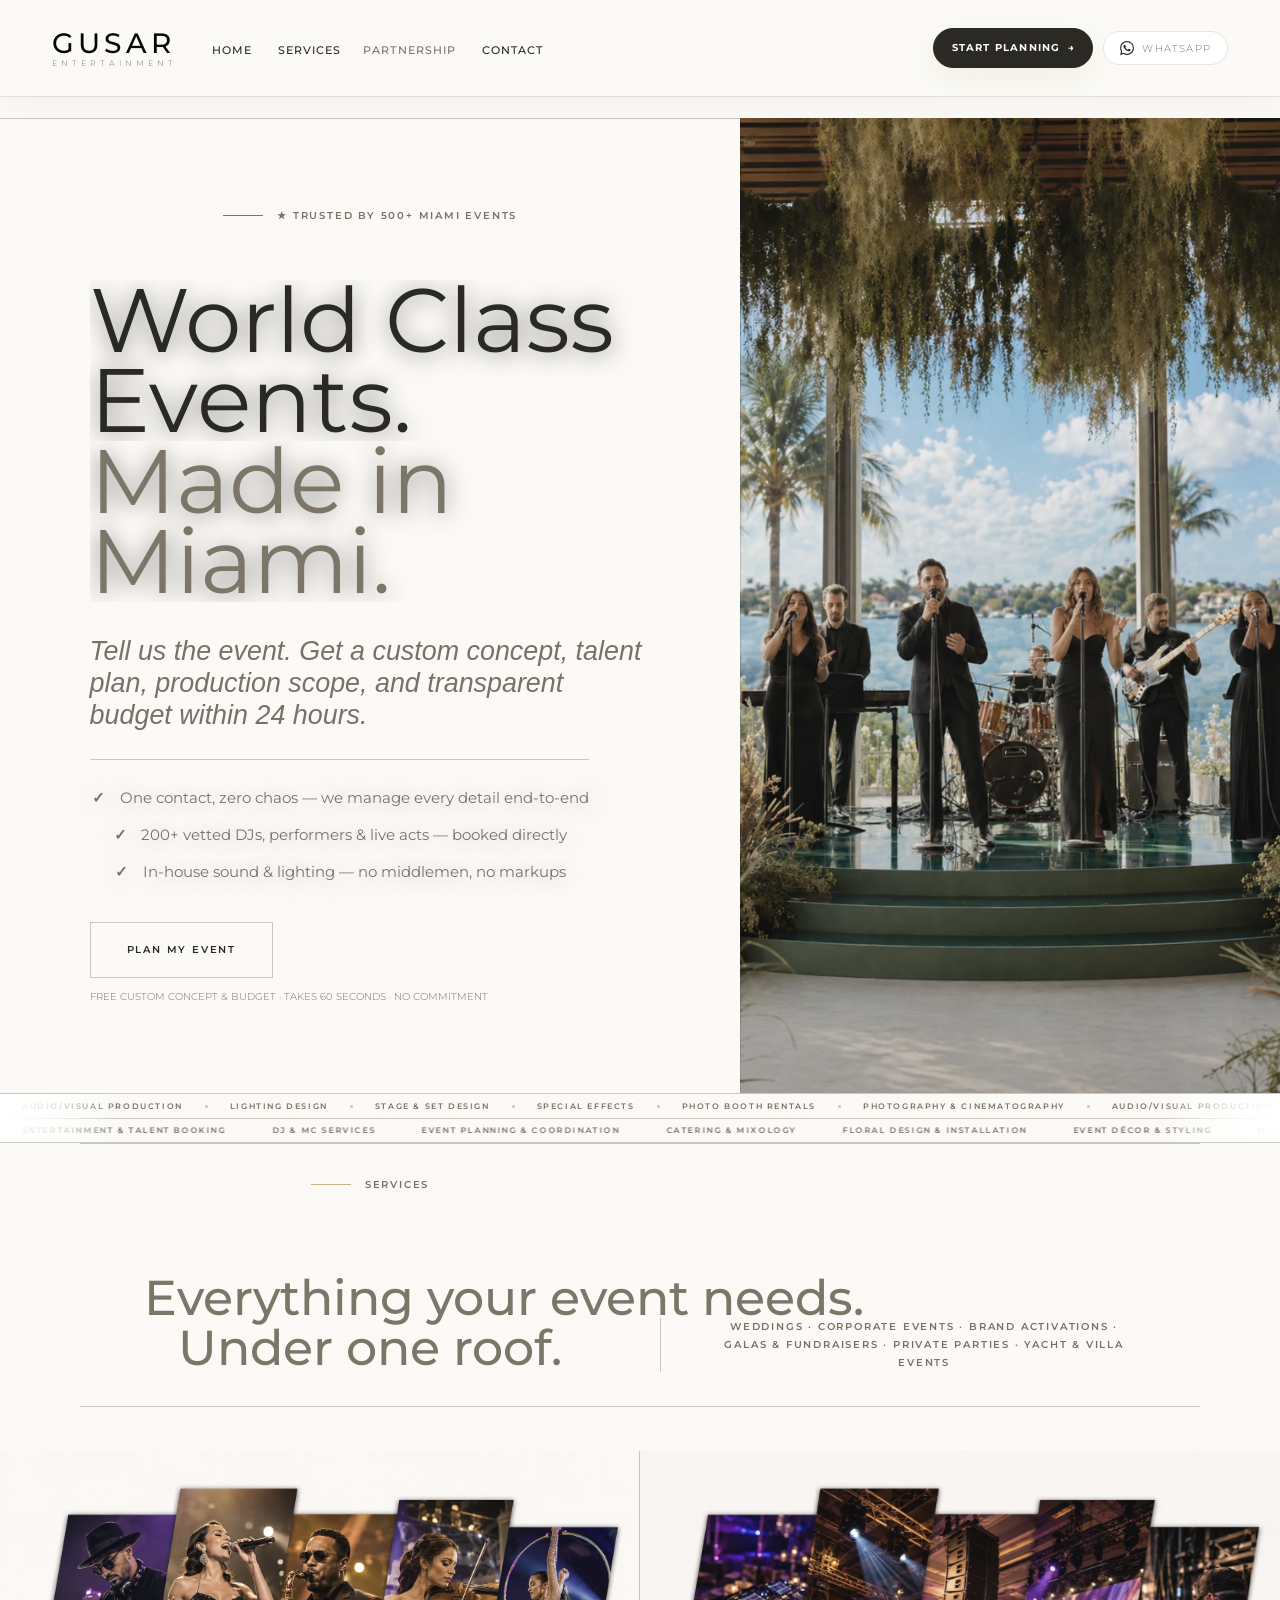
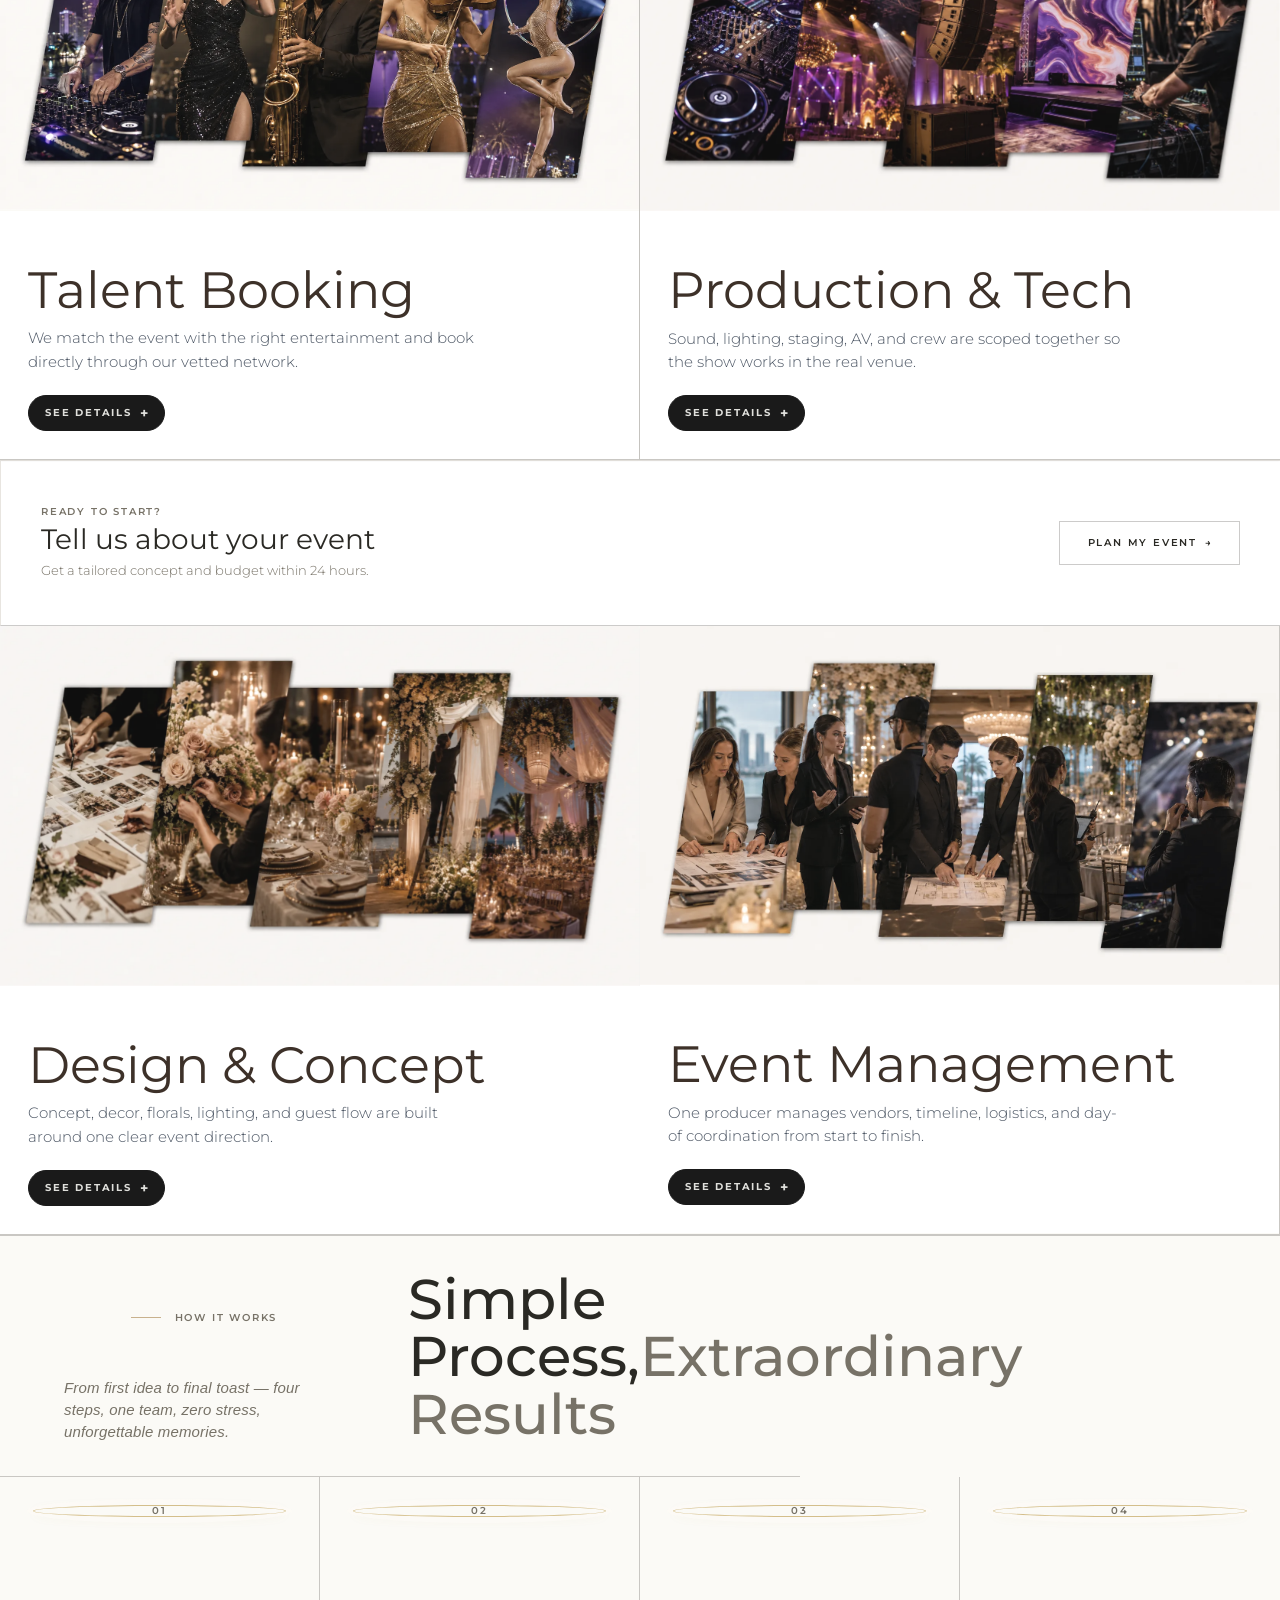
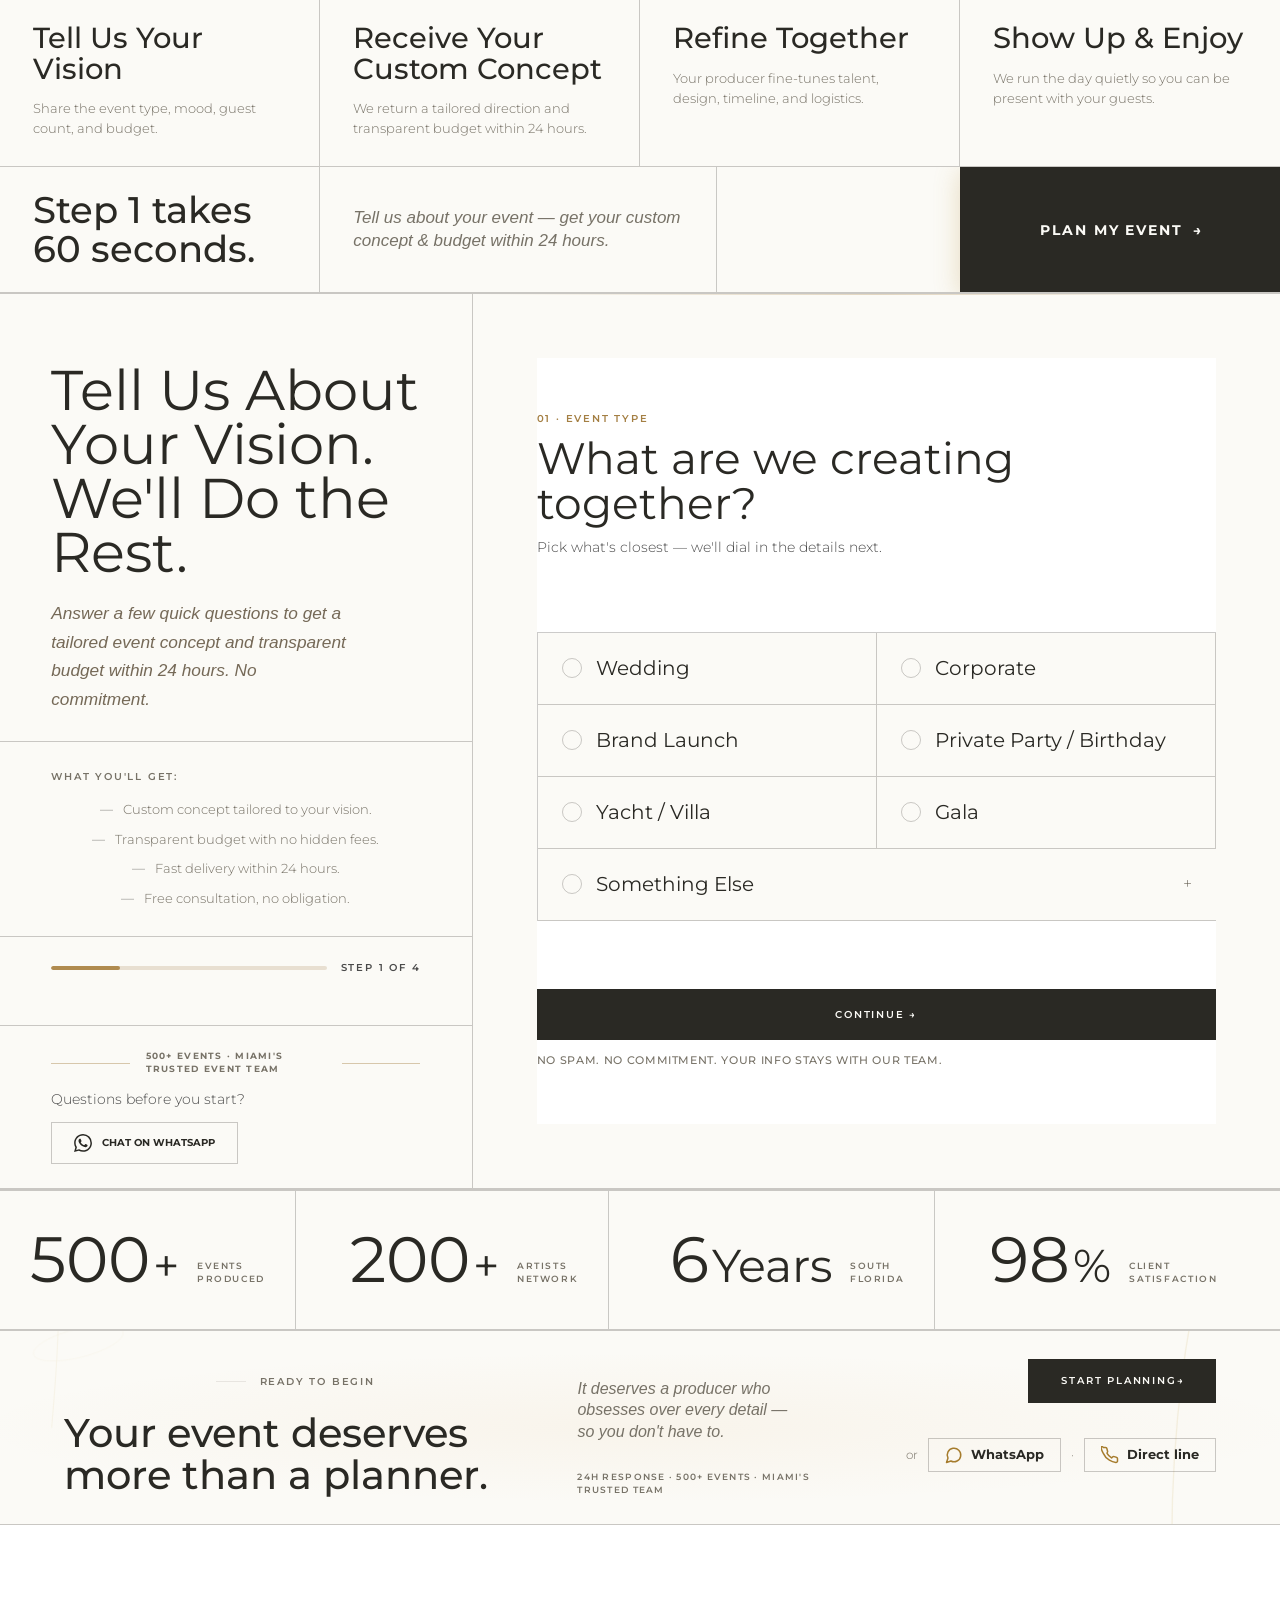
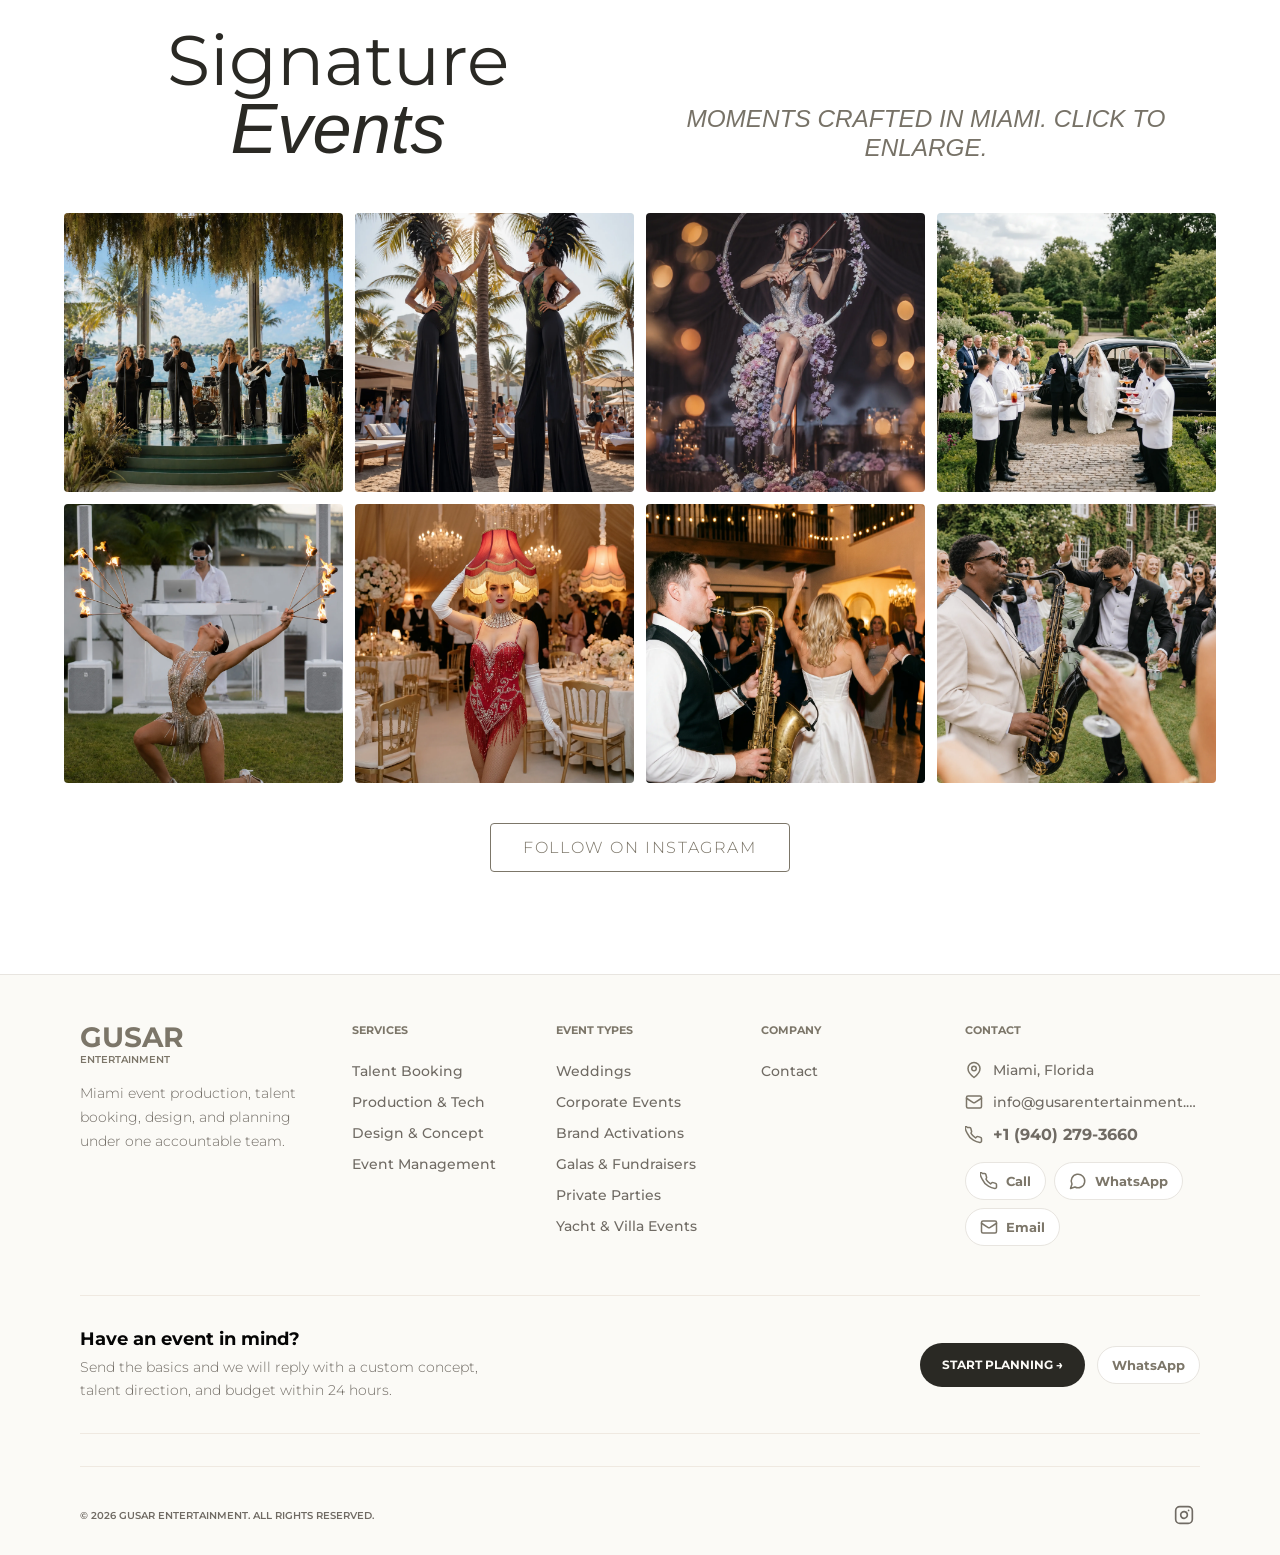
==== commit 1b2724ce: "ы" ====
--- a/index.html
+++ b/index.html
@@ -142,6 +142,2028 @@
     text-align: center !important;
     white-space: nowrap !important;
   }
+}
+
+/* ═══════════════════════════════════════════
+   EDITORIAL MINIMAL HOME REFRESH
+   ═══════════════════════════════════════════ */
+body.home-light {
+  --home-bg: #fbfaf6;
+  --home-bg2: #f4f1ea;
+  --home-ink: #2a2924;
+  --home-soft: #777267;
+  --home-line: rgba(42, 41, 36, 0.24);
+  --home-line-soft: rgba(42, 41, 36, 0.13);
+  --home-accent: #7c7669;
+  --home-button-bg: #2a2924;
+  --home-button-text: #fbfaf6;
+  --black: #fbfaf6;
+  --cream: #2a2924;
+  --gold: #7c7669;
+  --border: rgba(42, 41, 36, 0.24);
+  background: var(--home-bg) !important;
+  color: var(--home-ink) !important;
+}
+
+body.home-light *,
+body.home-light *::before,
+body.home-light *::after {
+  box-shadow: none !important;
+  letter-spacing: 0;
+}
+
+body.home-light nav,
+body.home-light nav.scrolled,
+body.home-light.page-scrolled nav {
+  background: rgba(251, 250, 246, 0.88) !important;
+  border-bottom: 1px solid var(--home-line-soft) !important;
+  backdrop-filter: blur(18px) !important;
+  -webkit-backdrop-filter: blur(18px) !important;
+}
+
+body.home-light .nav-logo-top,
+body.home-light .nav-logo-sub,
+body.home-light .nav-links a,
+body.home-light .nav-wa,
+body.home-light .nav-call {
+  color: var(--home-ink) !important;
+}
+
+body.home-light .nav-cta {
+  background: var(--home-ink) !important;
+  border: 1px solid var(--home-ink) !important;
+  color: var(--home-bg) !important;
+  -webkit-text-fill-color: var(--home-bg) !important;
+}
+
+body.home-light .nav-cta:hover {
+  background: transparent !important;
+  border-color: var(--home-ink) !important;
+  color: var(--home-ink) !important;
+  -webkit-text-fill-color: var(--home-ink) !important;
+}
+
+body.home-light #hero {
+  min-height: 100svh !important;
+  padding: 118px 0 0 !important;
+  display: grid !important;
+  grid-template-columns: minmax(0, 0.96fr) minmax(360px, 0.7fr) !important;
+  align-items: stretch !important;
+  background: var(--home-bg) !important;
+  color: var(--home-ink) !important;
+  border-bottom: 1px solid var(--home-line) !important;
+  overflow: hidden !important;
+}
+
+body.home-light #hero .botanical-layer,
+body.home-light #hero .hero-glow,
+body.home-light #hero .hero-line,
+body.home-light #hero .hero-line-bottom,
+body.home-light #hero .delicate-scroll {
+  display: none !important;
+}
+
+body.home-light #hero .hero-bg {
+  position: relative !important;
+  inset: auto !important;
+  grid-column: 2 !important;
+  grid-row: 1 !important;
+  width: 100% !important;
+  height: auto !important;
+  min-height: calc(100svh - 118px) !important;
+  opacity: 1 !important;
+  background: url("assets/Instagram feed IMG/miami-waterfront-wedding-live-band-event-production-gusar-entertainment.webp") center / cover no-repeat !important;
+  border-left: 1px solid var(--home-line) !important;
+  filter: saturate(0.76) contrast(0.94) brightness(1.04) !important;
+}
+
+body.home-light #hero .hero-bg-video,
+body.home-light #hero .hero-bg-img {
+  display: none !important;
+}
+
+body.home-light #hero .hero-bg::after {
+  content: "" !important;
+  position: absolute !important;
+  inset: 0 !important;
+  background: linear-gradient(180deg, rgba(251,250,246,0.02), rgba(42,41,36,0.12)) !important;
+}
+
+body.home-light #hero .hero-content {
+  position: relative !important;
+  z-index: 2 !important;
+  grid-column: 1 !important;
+  grid-row: 1 !important;
+  width: 100% !important;
+  max-width: none !important;
+  min-height: calc(100svh - 118px) !important;
+  padding: clamp(52px, 7vw, 108px) !important;
+  border-top: 1px solid var(--home-line) !important;
+  display: flex !important;
+  flex-direction: column !important;
+  align-items: flex-start !important;
+  justify-content: center !important;
+  text-align: left !important;
+  color: var(--home-ink) !important;
+}
+
+body.home-light #hero .hero-label,
+body.home-light .section-label,
+body.home-light .ed-label,
+body.home-light .qstep-num,
+body.home-light .qp-label,
+body.home-light .stat-label {
+  color: var(--home-soft) !important;
+  -webkit-text-fill-color: var(--home-soft) !important;
+  font-family: "Montserrat", sans-serif !important;
+  font-size: 10px !important;
+  font-weight: 600 !important;
+  letter-spacing: 0.18em !important;
+  text-transform: uppercase !important;
+}
+
+body.home-light #hero .hero-title {
+  margin: 26px 0 34px !important;
+  max-width: 820px !important;
+  color: var(--home-ink) !important;
+  -webkit-text-fill-color: var(--home-ink) !important;
+  font-family: "Cormorant Garamond", Georgia, serif !important;
+  font-size: clamp(58px, 7vw, 118px) !important;
+  font-weight: 400 !important;
+  line-height: 0.9 !important;
+  letter-spacing: 0 !important;
+  text-transform: none !important;
+  hyphens: none !important;
+}
+
+body.home-light #hero .hero-title-line,
+body.home-light #hero .hero-title-line span {
+  display: block !important;
+  color: inherit !important;
+  -webkit-text-fill-color: inherit !important;
+  font: inherit !important;
+  letter-spacing: inherit !important;
+  text-transform: none !important;
+}
+
+body.home-light #hero .hero-title-line:nth-child(2) span {
+  color: var(--home-accent) !important;
+  -webkit-text-fill-color: var(--home-accent) !important;
+}
+
+body.home-light #hero .hero-support {
+  max-width: 560px !important;
+  margin: 0 0 28px !important;
+  color: var(--home-soft) !important;
+  -webkit-text-fill-color: var(--home-soft) !important;
+  font-family: "Cormorant Garamond", Georgia, serif !important;
+  font-size: clamp(22px, 2.1vw, 34px) !important;
+  font-style: italic !important;
+  font-weight: 400 !important;
+  line-height: 1.18 !important;
+}
+
+body.home-light #hero .hero-checks {
+  max-width: 560px !important;
+  margin: 0 0 38px !important;
+  padding: 26px 0 0 !important;
+  border-top: 1px solid var(--home-line) !important;
+  display: grid !important;
+  gap: 12px !important;
+  color: var(--home-soft) !important;
+}
+
+body.home-light #hero .hero-checks li {
+  color: var(--home-soft) !important;
+  -webkit-text-fill-color: var(--home-soft) !important;
+  font-size: 15px !important;
+  line-height: 1.65 !important;
+}
+
+body.home-light .btn-primary,
+body.home-light .process-cta-btn,
+body.home-light .quiz-intro-cta,
+body.home-light .cta-actions a,
+body.home-light .portfolio-btn {
+  border-radius: 0 !important;
+  background: transparent !important;
+  border: 1px solid var(--home-line) !important;
+  color: var(--home-ink) !important;
+  -webkit-text-fill-color: var(--home-ink) !important;
+  font-family: "Montserrat", sans-serif !important;
+  font-size: 10px !important;
+  font-weight: 600 !important;
+  letter-spacing: 0.18em !important;
+  text-transform: uppercase !important;
+}
+
+body.home-light .btn-primary:hover,
+body.home-light .process-cta-btn:hover,
+body.home-light .quiz-intro-cta:hover,
+body.home-light .cta-actions a:hover,
+body.home-light .portfolio-btn:hover {
+  background: var(--home-ink) !important;
+  border-color: var(--home-ink) !important;
+  color: var(--home-bg) !important;
+  -webkit-text-fill-color: var(--home-bg) !important;
+}
+
+body.home-light #hero .hero-microcopy {
+  color: var(--home-soft) !important;
+  -webkit-text-fill-color: var(--home-soft) !important;
+}
+
+body.home-light #marquee-gusar {
+  background: var(--home-bg) !important;
+  border-top: 0 !important;
+  border-bottom: 1px solid var(--home-line) !important;
+}
+
+body.home-light #marquee-gusar .mq-row {
+  border-color: var(--home-line) !important;
+  min-height: 24px !important;
+  padding: 4px 0 !important;
+}
+
+body.home-light #marquee-gusar .mq-track {
+  justify-content: flex-start !important;
+  gap: 0 !important;
+}
+
+body.home-light #marquee-gusar .mq-track-a {
+  animation: mq-scroll-left 42s linear infinite !important;
+}
+
+body.home-light #marquee-gusar .mq-track-b {
+  animation: mq-scroll-right 58s linear infinite !important;
+}
+
+body.home-light #marquee-gusar:hover .mq-track-a,
+body.home-light #marquee-gusar:hover .mq-track-b {
+  animation-play-state: paused !important;
+}
+
+body.home-light #marquee-gusar .mq-text-a,
+body.home-light #marquee-gusar .mq-text-b {
+  color: var(--home-soft) !important;
+  -webkit-text-fill-color: var(--home-soft) !important;
+  font-family: "Montserrat", sans-serif !important;
+  font-size: 8px !important;
+  font-weight: 600 !important;
+  letter-spacing: 0.2em !important;
+  text-transform: uppercase !important;
+  padding-left: 22px !important;
+}
+
+body.home-light #marquee-gusar .mq-sep-a {
+  width: 3px !important;
+  height: 3px !important;
+  margin-left: 22px !important;
+  background: var(--home-line) !important;
+}
+
+body.home-light #marquee-gusar .mq-sep-b {
+  color: var(--home-line) !important;
+  font-size: 8px !important;
+  padding-left: 22px !important;
+}
+
+body.home-light #services-editorial,
+body.home-light #testimonials,
+body.home-light #process,
+body.home-light #quiz-section,
+body.home-light #stats,
+body.home-light #cta,
+body.home-light .portfolio-section,
+body.home-light footer {
+  background: var(--home-bg) !important;
+  color: var(--home-ink) !important;
+  border-top: 0 !important;
+}
+
+body.home-light #services-editorial {
+  padding: 0 !important;
+}
+
+body.home-light #services-editorial .ed-header {
+  padding: clamp(54px, 7vw, 104px) !important;
+  border-bottom: 1px solid var(--home-line) !important;
+  background: var(--home-bg2) !important;
+}
+
+body.home-light .ed-heading,
+body.home-light .section-title,
+body.home-light .cta-title,
+body.home-light .portfolio-title,
+body.home-light .quiz-section-header .section-title {
+  color: var(--home-ink) !important;
+  -webkit-text-fill-color: var(--home-ink) !important;
+  font-family: "Cormorant Garamond", Georgia, serif !important;
+  font-size: clamp(42px, 5.5vw, 86px) !important;
+  font-weight: 400 !important;
+  line-height: 0.96 !important;
+  letter-spacing: 0 !important;
+  text-transform: none !important;
+}
+
+body.home-light .section-title em,
+body.home-light .ed-heading-line:nth-child(2),
+body.home-light .portfolio-title em {
+  color: var(--home-accent) !important;
+  -webkit-text-fill-color: var(--home-accent) !important;
+  font-style: normal !important;
+}
+
+body.home-light .ed-event-types,
+body.home-light .process-intro,
+body.home-light .quiz-intro-sub,
+body.home-light .cta-sub,
+body.home-light .portfolio-subtitle {
+  color: var(--home-soft) !important;
+  -webkit-text-fill-color: var(--home-soft) !important;
+  font-family: "Cormorant Garamond", Georgia, serif !important;
+  font-size: clamp(20px, 1.9vw, 30px) !important;
+  font-style: italic !important;
+  line-height: 1.2 !important;
+}
+
+body.home-light #services-editorial .ed-grid {
+  display: grid !important;
+  grid-template-columns: repeat(2, minmax(0, 1fr)) !important;
+  gap: 0 !important;
+  border: 0 !important;
+  background: transparent !important;
+}
+
+body.home-light #services-editorial .ed-card {
+  min-height: 520px !important;
+  border: 0 !important;
+  border-right: 1px solid var(--home-line) !important;
+  border-bottom: 1px solid var(--home-line) !important;
+  border-radius: 0 !important;
+  background: var(--home-bg) !important;
+  overflow: hidden !important;
+}
+
+body.home-light #services-editorial .ed-card:nth-child(2n) {
+  border-right: 0 !important;
+}
+
+body.home-light #services-editorial .ed-bg {
+  opacity: 1 !important;
+  filter: saturate(0.7) contrast(0.9) brightness(1.08) !important;
+}
+
+body.home-light #services-editorial .ed-card::after {
+  background: linear-gradient(180deg, rgba(251,250,246,0.12), rgba(42,41,36,0.38)) !important;
+}
+
+body.home-light #services-editorial .ed-tech-content {
+  padding: 40px !important;
+  justify-content: flex-end !important;
+}
+
+body.home-light #services-editorial .ed-num,
+body.home-light #services-editorial .ed-details-toggle {
+  color: rgba(251,250,246,0.88) !important;
+  -webkit-text-fill-color: rgba(251,250,246,0.88) !important;
+  font-family: "Montserrat", sans-serif !important;
+  font-size: 10px !important;
+  letter-spacing: 0.18em !important;
+}
+
+body.home-light #services-editorial .ed-card-title {
+  color: #fbfaf6 !important;
+  -webkit-text-fill-color: #fbfaf6 !important;
+  font-family: "Cormorant Garamond", Georgia, serif !important;
+  font-size: clamp(34px, 4vw, 60px) !important;
+  font-weight: 400 !important;
+  line-height: 0.95 !important;
+}
+
+body.home-light #services-editorial .ed-card-copy,
+body.home-light #services-editorial .ed-tech-list li {
+  color: rgba(251,250,246,0.84) !important;
+  -webkit-text-fill-color: rgba(251,250,246,0.84) !important;
+}
+
+body.home-light #services-editorial .ed-mini-cta {
+  grid-column: 1 / -1 !important;
+  min-height: 0 !important;
+  padding: 44px 40px !important;
+  display: flex !important;
+  flex-direction: row !important;
+  align-items: center !important;
+  justify-content: space-between !important;
+  gap: 40px !important;
+  border-right: 0 !important;
+  border-bottom: 1px solid var(--home-line) !important;
+  overflow: visible !important;
+}
+
+body.home-light #services-editorial .ed-mini-cta .ed-mini-text {
+  display: flex !important;
+  flex-direction: column !important;
+  gap: 6px !important;
+}
+
+body.home-light #services-editorial .ed-mini-cta .ed-mini-label {
+  font-family: "Montserrat", sans-serif !important;
+  font-size: 10px !important;
+  font-weight: 600 !important;
+  letter-spacing: 0.18em !important;
+  text-transform: uppercase !important;
+  color: var(--home-soft) !important;
+  -webkit-text-fill-color: var(--home-soft) !important;
+}
+
+body.home-light #services-editorial .ed-mini-cta h3 {
+  color: var(--home-ink) !important;
+  -webkit-text-fill-color: var(--home-ink) !important;
+  font-family: "Cormorant Garamond", Georgia, serif !important;
+  font-size: clamp(24px, 2.2vw, 34px) !important;
+  font-weight: 400 !important;
+  line-height: 1.1 !important;
+  margin: 0 !important;
+}
+
+body.home-light #services-editorial .ed-mini-cta p {
+  color: var(--home-soft) !important;
+  -webkit-text-fill-color: var(--home-soft) !important;
+  font-size: 13px !important;
+  margin: 0 !important;
+}
+
+body.home-light #services-editorial .ed-mini-cta a {
+  flex-shrink: 0 !important;
+  display: inline-flex !important;
+  align-items: center !important;
+  gap: 8px !important;
+  font-family: "Montserrat", sans-serif !important;
+  font-size: 10px !important;
+  font-weight: 600 !important;
+  letter-spacing: 0.18em !important;
+  text-transform: uppercase !important;
+  white-space: nowrap !important;
+  color: var(--home-ink) !important;
+  -webkit-text-fill-color: var(--home-ink) !important;
+  border: 1px solid var(--home-line) !important;
+  padding: 14px 28px !important;
+  border-radius: 0 !important;
+  background: transparent !important;
+  transition: background 0.22s, color 0.22s !important;
+}
+
+body.home-light #services-editorial .ed-mini-cta a:hover {
+  background: var(--home-ink) !important;
+  border-color: var(--home-ink) !important;
+  color: var(--home-bg) !important;
+  -webkit-text-fill-color: var(--home-bg) !important;
+}
+
+body.home-light #testimonials,
+body.home-light #process,
+body.home-light #quiz-section,
+body.home-light #stats,
+body.home-light #cta,
+body.home-light .portfolio-section {
+  padding: clamp(58px, 8vw, 118px) clamp(18px, 5vw, 64px) !important;
+  border-bottom: 1px solid var(--home-line) !important;
+}
+
+body.home-light #process {
+  padding-top: clamp(42px, 5vw, 68px) !important;
+  padding-bottom: clamp(42px, 5vw, 68px) !important;
+}
+
+body.home-light #process .process-header {
+  margin-bottom: 30px !important;
+}
+
+body.home-light #process .process-intro {
+  max-width: 560px !important;
+  margin-top: 18px !important;
+  margin-bottom: 0 !important;
+}
+
+body.home-light .tss-card,
+body.home-light .quiz-card,
+body.home-light .process-step,
+body.home-light .stat-card,
+body.home-light .portfolio-item,
+body.home-light .qchoice,
+body.home-light .qsvc,
+body.home-light .qfield-input,
+body.home-light .qfield-select,
+body.home-light .qfield-textarea {
+  background: transparent !important;
+  border: 1px solid var(--home-line) !important;
+  border-radius: 0 !important;
+  color: var(--home-ink) !important;
+}
+
+body.home-light .tss-grid,
+body.home-light .stats-grid,
+body.home-light .portfolio-grid {
+  gap: 0 !important;
+}
+
+body.home-light .tss-card,
+body.home-light .stat-card,
+body.home-light .portfolio-item {
+  background: var(--home-bg) !important;
+}
+
+body.home-light .tss-name,
+body.home-light .qstep-title,
+body.home-light .process-cta-title {
+  color: var(--home-ink) !important;
+  -webkit-text-fill-color: var(--home-ink) !important;
+  font-family: "Cormorant Garamond", Georgia, serif !important;
+  font-size: clamp(28px, 3vw, 44px) !important;
+  font-weight: 400 !important;
+}
+
+body.home-light .tss-sub,
+body.home-light .tss-bubble,
+body.home-light .step-desc,
+body.home-light .qstep-sub,
+body.home-light .quiz-benefits,
+body.home-light .process-cta-sub,
+body.home-light .stat-desc {
+  color: var(--home-soft) !important;
+  -webkit-text-fill-color: var(--home-soft) !important;
+}
+
+body.home-light #process .process-steps {
+  border-top: 1px solid var(--home-line) !important;
+  border-left: 1px solid var(--home-line) !important;
+  display: grid !important;
+  grid-template-columns: repeat(4, 1fr) !important;
+  gap: 0 !important;
+  max-width: 100% !important;
+  overflow: hidden !important;
+}
+
+body.home-light #process .process-step {
+  min-height: 250px !important;
+  padding: 30px 28px !important;
+  border-top: 0 !important;
+  border-left: 0 !important;
+  border-bottom: 1px solid var(--home-line) !important;
+  border-right: 1px solid var(--home-line) !important;
+  display: flex !important;
+  flex-direction: column !important;
+  justify-content: space-between !important;
+  gap: 34px !important;
+  overflow: hidden !important;
+}
+
+body.home-light #process .process-step:not(:last-child) {
+  border-right: 1px solid var(--home-line) !important;
+}
+
+body.home-light #process .step-marker {
+  width: auto !important;
+  height: auto !important;
+  margin: 0 !important;
+  display: block !important;
+  border: 0 !important;
+  background: transparent !important;
+}
+
+body.home-light #process .step-num {
+  color: var(--home-soft) !important;
+  -webkit-text-fill-color: var(--home-soft) !important;
+  font-family: "Montserrat", sans-serif !important;
+  font-size: 10px !important;
+  font-weight: 600 !important;
+  letter-spacing: 0.2em !important;
+  position: static !important;
+  width: auto !important;
+  height: auto !important;
+  padding: 0 !important;
+  background: transparent !important;
+  opacity: 1 !important;
+  line-height: 1 !important;
+  text-align: left !important;
+}
+
+body.home-light #process .step-copy {
+  display: flex !important;
+  flex: 1 1 auto !important;
+  min-width: 0 !important;
+  flex-direction: column !important;
+  justify-content: flex-end !important;
+  padding: 0 !important;
+}
+
+body.home-light #process .step-title {
+  color: var(--home-ink) !important;
+  -webkit-text-fill-color: var(--home-ink) !important;
+  font-family: "Cormorant Garamond", Georgia, serif !important;
+  font-size: clamp(26px, 2.4vw, 36px) !important;
+  font-weight: 400 !important;
+  line-height: 1.02 !important;
+  text-transform: none !important;
+  letter-spacing: 0 !important;
+  margin: 0 0 18px !important;
+  max-width: none !important;
+  overflow-wrap: normal !important;
+  word-break: normal !important;
+  hyphens: none !important;
+}
+
+body.home-light #process .step-desc {
+  max-width: 30ch !important;
+  margin: 0 !important;
+  color: var(--home-soft) !important;
+  -webkit-text-fill-color: var(--home-soft) !important;
+  font-size: 13px !important;
+  line-height: 1.5 !important;
+  overflow-wrap: normal !important;
+  word-break: normal !important;
+  hyphens: none !important;
+}
+
+body.home-light #process .step-tag,
+body.home-light .hero-micro-icon,
+body.home-light .quiz-intro-proof span,
+body.home-light .process-trust span span {
+  display: none !important;
+}
+
+body.home-light #process .process-cta {
+  max-width: none !important;
+  margin: 0 !important;
+  padding: 24px 28px !important;
+  border: 1px solid var(--home-line) !important;
+  border-top: 0 !important;
+  border-radius: 0 !important;
+  background: var(--home-bg2) !important;
+  display: grid !important;
+  grid-template-columns: minmax(0, 1fr) auto !important;
+  align-items: center !important;
+  gap: 20px !important;
+  text-align: left !important;
+}
+
+body.home-light #process .process-cta-title {
+  margin: 0 0 6px !important;
+  font-size: clamp(24px, 2.5vw, 34px) !important;
+  line-height: 1 !important;
+}
+
+body.home-light #process .process-cta-sub,
+body.home-light #process .process-trust {
+  margin: 0 !important;
+}
+
+body.home-light #process .process-cta-btn {
+  margin: 0 !important;
+  white-space: nowrap !important;
+}
+
+body.home-light #process .process-trust {
+  display: none !important;
+}
+
+body.home-light #process .process-cta-sub {
+  max-width: 520px !important;
+  font-size: 15px !important;
+  line-height: 1.5 !important;
+}
+
+body.home-light #process .process-cta .process-trust {
+  grid-column: 1 / -1 !important;
+  display: none !important;
+  gap: 18px !important;
+  color: var(--home-soft) !important;
+  -webkit-text-fill-color: var(--home-soft) !important;
+  font-family: "Montserrat", sans-serif !important;
+  font-size: 9px !important;
+  font-weight: 600 !important;
+  letter-spacing: 0.14em !important;
+  text-transform: uppercase !important;
+}
+
+body.home-light #quiz-section {
+  background: var(--home-bg2) !important;
+}
+
+body.home-light .quiz-card {
+  max-width: 980px !important;
+  margin-inline: auto !important;
+  padding: clamp(28px, 5vw, 60px) !important;
+  background: var(--home-bg) !important;
+}
+
+body.home-light .qchoices,
+body.home-light .qservices {
+  gap: 1px !important;
+  background: var(--home-line) !important;
+}
+
+body.home-light .qchoice,
+body.home-light .qsvc {
+  background: var(--home-bg) !important;
+  border: 0 !important;
+}
+
+body.home-light .qchoice.selected,
+body.home-light .qsvc.selected,
+body.home-light .qchoice:hover,
+body.home-light .qsvc:hover {
+  background: #f1eee6 !important;
+}
+
+body.home-light #stats .stats-grid {
+  border-top: 1px solid var(--home-line) !important;
+  border-left: 1px solid var(--home-line) !important;
+}
+
+body.home-light #stats .stat-card {
+  border-left: 0 !important;
+  border-top: 0 !important;
+}
+
+body.home-light .stat-num {
+  color: var(--home-ink) !important;
+  -webkit-text-fill-color: var(--home-ink) !important;
+  font-family: "Cormorant Garamond", Georgia, serif !important;
+  font-size: clamp(52px, 7vw, 104px) !important;
+  font-weight: 400 !important;
+}
+
+body.home-light #stats {
+  padding: 0 !important;
+  background: var(--home-bg) !important;
+  border-bottom: 1px solid var(--home-line) !important;
+}
+
+body.home-light #stats .stats-grid {
+  display: grid !important;
+  grid-template-columns: repeat(4, minmax(0, 1fr)) !important;
+  gap: 0 !important;
+  width: 100% !important;
+  max-width: none !important;
+  margin: 0 !important;
+  border: 0 !important;
+  border-top: 1px solid var(--home-line) !important;
+  background: transparent !important;
+}
+
+body.home-light #stats .stat-item {
+  min-height: 138px !important;
+  padding: 26px 30px !important;
+  display: grid !important;
+  grid-template-columns: 1fr !important;
+  align-content: center !important;
+  justify-items: start !important;
+  border: 0 !important;
+  border-right: 1px solid var(--home-line) !important;
+  background: var(--home-bg) !important;
+  border-radius: 0 !important;
+}
+
+body.home-light #stats .stat-item:last-child {
+  border-right: 0 !important;
+}
+
+body.home-light #stats .stat-icon {
+  display: none !important;
+}
+
+body.home-light #stats .stat-content {
+  display: grid !important;
+  grid-template-columns: auto 1fr !important;
+  align-items: end !important;
+  gap: 18px !important;
+  width: 100% !important;
+}
+
+body.home-light #stats .stat-num {
+  color: var(--home-ink) !important;
+  -webkit-text-fill-color: var(--home-ink) !important;
+  font-family: "Cormorant Garamond", Georgia, serif !important;
+  font-size: clamp(48px, 5vw, 78px) !important;
+  font-weight: 400 !important;
+  line-height: 0.9 !important;
+  letter-spacing: 0 !important;
+  margin: 0 !important;
+}
+
+body.home-light #stats .stat-num span,
+body.home-light #stats .stat-num .stat-unit {
+  color: inherit !important;
+  -webkit-text-fill-color: inherit !important;
+  font-family: inherit !important;
+  font-size: 0.72em !important;
+  font-weight: inherit !important;
+  letter-spacing: 0 !important;
+  text-transform: none !important;
+  margin-left: 2px !important;
+}
+
+body.home-light #stats .stat-label {
+  margin: 0 0 4px !important;
+  color: var(--home-soft) !important;
+  -webkit-text-fill-color: var(--home-soft) !important;
+  font-family: "Montserrat", sans-serif !important;
+  font-size: 9px !important;
+  font-weight: 600 !important;
+  letter-spacing: 0.18em !important;
+  line-height: 1.45 !important;
+  text-transform: uppercase !important;
+}
+
+body.home-light #cta {
+  text-align: center !important;
+  background: var(--home-bg2) !important;
+}
+
+body.home-light .portfolio-grid img {
+  filter: saturate(0.72) contrast(0.94) brightness(1.05) !important;
+}
+
+body.home-light footer {
+  border-top: 0 !important;
+}
+
+@media (max-width: 900px) {
+  body.home-light #hero {
+    grid-template-columns: 1fr !important;
+    padding-top: 82px !important;
+  }
+
+  body.home-light #hero .hero-content,
+  body.home-light #hero .hero-bg {
+    grid-column: 1 !important;
+    min-height: auto !important;
+  }
+
+  body.home-light #hero .hero-content {
+    padding: 44px 24px !important;
+  }
+
+  body.home-light #hero .hero-bg {
+    grid-row: 2 !important;
+    min-height: 520px !important;
+    border-left: 0 !important;
+    border-top: 1px solid var(--home-line) !important;
+  }
+
+  body.home-light #services-editorial .ed-grid,
+  body.home-light #process .process-steps {
+    grid-template-columns: repeat(2, 1fr) !important;
+  }
+
+  body.home-light #services-editorial .ed-mini-cta {
+    flex-direction: column !important;
+    align-items: flex-start !important;
+    padding: 32px 24px !important;
+    gap: 20px !important;
+  }
+
+  body.home-light #services-editorial .ed-card {
+    min-height: 440px !important;
+    border-right: 0 !important;
+  }
+
+  body.home-light #process .process-step {
+    min-height: 240px !important;
+  }
+
+  body.home-light #process .process-cta {
+    grid-template-columns: 1fr !important;
+    padding: 28px 22px !important;
+  }
+}
+
+@media (max-width: 560px) {
+  body.home-light #hero {
+    padding-top: 72px !important;
+  }
+
+  body.home-light #hero .hero-content {
+    padding: 34px 18px 28px !important;
+  }
+
+  body.home-light #hero .hero-title {
+    font-size: clamp(50px, 16vw, 76px) !important;
+  }
+
+  body.home-light #hero .hero-support {
+    font-size: 22px !important;
+  }
+
+  body.home-light #hero .hero-bg {
+    min-height: 390px !important;
+  }
+
+  body.home-light #marquee-gusar .mq-row {
+    min-height: 24px !important;
+  }
+
+  body.home-light #process .process-steps {
+    grid-template-columns: 1fr !important;
+  }
+
+  body.home-light #process .process-step {
+    min-height: auto !important;
+    padding: 26px 18px !important;
+    gap: 28px !important;
+  }
+
+  body.home-light #process .step-title {
+    font-size: 34px !important;
+  }
+
+  body.home-light #services-editorial .ed-header,
+  body.home-light #testimonials,
+  body.home-light #process,
+  body.home-light #quiz-section,
+  body.home-light #stats,
+  body.home-light #cta,
+  body.home-light .portfolio-section {
+    padding: 42px 18px !important;
+  }
+
+  body.home-light .ed-heading,
+  body.home-light .section-title,
+  body.home-light .cta-title,
+  body.home-light .portfolio-title,
+  body.home-light .quiz-section-header .section-title {
+    font-size: 45px !important;
+  }
+}
+
+body.home-light #process .process-cta.process-cta-bridge {
+  width: 100% !important;
+  max-width: none !important;
+  margin: 0 !important;
+  padding: 28px 34px !important;
+  display: grid !important;
+  grid-template-columns: minmax(240px, 0.9fr) minmax(260px, 1fr) auto !important;
+  align-items: center !important;
+  gap: 28px !important;
+  text-align: left !important;
+  background: var(--home-bg) !important;
+  border: 1px solid var(--home-line) !important;
+  border-top: 0 !important;
+  border-radius: 0 !important;
+  overflow: hidden !important;
+}
+
+body.home-light #process .process-cta.process-cta-bridge::before,
+body.home-light #process .process-cta.process-cta-bridge::after {
+  display: none !important;
+  content: none !important;
+}
+
+body.home-light #process .process-cta.process-cta-bridge .process-cta-title {
+  margin: 0 !important;
+  color: var(--home-ink) !important;
+  -webkit-text-fill-color: var(--home-ink) !important;
+  font-family: "Cormorant Garamond", Georgia, serif !important;
+  font-size: clamp(30px, 3vw, 44px) !important;
+  font-weight: 400 !important;
+  line-height: 1 !important;
+  letter-spacing: 0 !important;
+}
+
+body.home-light #process .process-cta.process-cta-bridge .process-cta-sub {
+  max-width: 42ch !important;
+  margin: 0 !important;
+  color: var(--home-soft) !important;
+  -webkit-text-fill-color: var(--home-soft) !important;
+  font-family: "Cormorant Garamond", Georgia, serif !important;
+  font-size: 21px !important;
+  font-style: italic !important;
+  line-height: 1.22 !important;
+}
+
+body.home-light #process .process-cta.process-cta-bridge .process-cta-btn {
+  min-height: 48px !important;
+  margin: 0 !important;
+  padding: 0 28px !important;
+  border-radius: 0 !important;
+  background: var(--home-ink) !important;
+  border: 1px solid var(--home-ink) !important;
+  color: var(--home-bg) !important;
+  -webkit-text-fill-color: var(--home-bg) !important;
+  white-space: nowrap !important;
+}
+
+body.home-light #process .process-cta.process-cta-bridge .process-cta-btn:hover {
+  background: transparent !important;
+  color: var(--home-ink) !important;
+  -webkit-text-fill-color: var(--home-ink) !important;
+}
+
+body.home-light #process .process-cta.process-cta-bridge .process-trust {
+  display: none !important;
+}
+
+@media (min-width: 901px) {
+  body.home-light #quiz-section {
+    padding: 0 !important;
+    background: var(--home-bg) !important;
+  }
+
+  body.home-light #quiz-section .quiz-inner {
+    width: 100% !important;
+    max-width: none !important;
+    margin: 0 !important;
+    display: grid !important;
+    grid-template-columns: minmax(330px, 0.48fr) minmax(0, 0.82fr) !important;
+    grid-template-areas:
+      "intro card"
+      "benefits card"
+      "progress card" !important;
+    align-items: stretch !important;
+    border-top: 1px solid var(--home-line) !important;
+    border-bottom: 1px solid var(--home-line) !important;
+    background: var(--home-bg) !important;
+  }
+
+  body.home-light #quiz-section .quiz-section-header {
+    grid-area: intro !important;
+    margin: 0 !important;
+    padding: clamp(44px, 5.4vw, 78px) clamp(28px, 4vw, 58px) 28px !important;
+    text-align: left !important;
+    border-right: 1px solid var(--home-line) !important;
+  }
+
+  body.home-light #quiz-section .quiz-section-header .section-title {
+    font-size: clamp(40px, 4.4vw, 68px) !important;
+    line-height: 0.96 !important;
+    margin: 0 0 20px !important;
+    max-width: 9em !important;
+    color: var(--home-ink) !important;
+    -webkit-text-fill-color: var(--home-ink) !important;
+  }
+
+  body.home-light #quiz-section .quiz-intro-sub {
+    max-width: 31ch !important;
+    margin: 0 !important;
+    text-align: left !important;
+  }
+
+  body.home-light #quiz-section .quiz-intro-cta,
+  body.home-light #quiz-section .quiz-intro-proof {
+    display: none !important;
+  }
+
+  body.home-light #quiz-section .quiz-benefits {
+    grid-area: benefits !important;
+    margin: 0 !important;
+    padding: 28px clamp(28px, 4vw, 58px) !important;
+    border-top: 1px solid var(--home-line) !important;
+    border-right: 1px solid var(--home-line) !important;
+    border-left: 0 !important;
+    border-bottom: 0 !important;
+    border-radius: 0 !important;
+    background: transparent !important;
+    text-align: left !important;
+    box-shadow: none !important;
+  }
+
+  body.home-light #quiz-section .quiz-benefits-title {
+    margin: 0 0 16px !important;
+    color: var(--home-soft) !important;
+    -webkit-text-fill-color: var(--home-soft) !important;
+    font-family: "Montserrat", sans-serif !important;
+    font-size: 10px !important;
+    font-weight: 600 !important;
+    letter-spacing: 0.18em !important;
+    text-transform: uppercase !important;
+    text-align: left !important;
+  }
+
+  body.home-light #quiz-section .quiz-benefits ul {
+    display: grid !important;
+    grid-template-columns: 1fr !important;
+    gap: 10px !important;
+    margin: 0 !important;
+    padding: 0 !important;
+    list-style: none !important;
+    text-align: left !important;
+  }
+
+  body.home-light #quiz-section .quiz-benefits li {
+    display: flex !important;
+    align-items: flex-start !important;
+    gap: 10px !important;
+    color: var(--home-soft) !important;
+    -webkit-text-fill-color: var(--home-soft) !important;
+    font-size: 13px !important;
+    line-height: 1.5 !important;
+    padding-left: 0 !important;
+  }
+
+  body.home-light #quiz-section .quiz-benefits li::before {
+    content: "—" !important;
+    flex-shrink: 0 !important;
+    color: var(--home-line) !important;
+    -webkit-text-fill-color: var(--home-line) !important;
+    font-size: 13px !important;
+  }
+
+  body.home-light #quiz-section .qp-wrap {
+    grid-area: progress !important;
+    margin: 0 !important;
+    padding: 24px clamp(28px, 4vw, 58px) clamp(34px, 4vw, 54px) !important;
+    border-top: 1px solid var(--home-line) !important;
+    border-right: 1px solid var(--home-line) !important;
+    background: transparent !important;
+  }
+
+  body.home-light #quiz-section .quiz-card {
+    grid-area: card !important;
+    width: 100% !important;
+    max-width: none !important;
+    min-height: 680px !important;
+    margin: 0 !important;
+    padding: clamp(44px, 5vw, 76px) clamp(36px, 5vw, 72px) !important;
+    border: 0 !important;
+    border-radius: 0 !important;
+    background: var(--home-bg) !important;
+    display: flex !important;
+    align-items: center !important;
+  }
+
+  body.home-light #quiz-section .qstep.active {
+    width: 100% !important;
+  }
+
+  body.home-light #quiz-section .qstep-title {
+    font-size: clamp(32px, 3.4vw, 52px) !important;
+    line-height: 1.02 !important;
+    margin-bottom: 10px !important;
+    color: var(--home-ink) !important;
+    -webkit-text-fill-color: var(--home-ink) !important;
+    font-family: "Cormorant Garamond", Georgia, serif !important;
+    font-weight: 400 !important;
+  }
+
+  body.home-light #quiz-section .qchoices {
+    grid-template-columns: repeat(2, minmax(0, 1fr)) !important;
+    margin-top: 36px !important;
+  }
+
+  body.home-light #quiz-section #qEventTypeChoices .qchoice {
+    min-height: 82px !important;
+    padding: 22px 24px !important;
+  }
+
+  body.home-light #quiz-section .qbtn-row {
+    margin-top: 38px !important;
+  }
+}
+
+@media (max-width: 900px) {
+  body.home-light #process .process-cta.process-cta-bridge {
+    grid-template-columns: 1fr !important;
+    padding: 26px 22px !important;
+    gap: 16px !important;
+  }
+
+  body.home-light #process .process-cta.process-cta-bridge .process-cta-btn {
+    width: fit-content !important;
+  }
+
+  body.home-light #stats .stats-grid {
+    grid-template-columns: repeat(2, minmax(0, 1fr)) !important;
+  }
+
+  body.home-light #stats .stat-item:nth-child(2n) {
+    border-right: 0 !important;
+  }
+
+  body.home-light #stats .stat-item:nth-child(-n+2) {
+    border-bottom: 1px solid var(--home-line) !important;
+  }
+}
+
+@media (max-width: 560px) {
+  body.home-light #process .process-cta.process-cta-bridge {
+    padding: 24px 18px !important;
+  }
+
+  body.home-light #process .process-cta.process-cta-bridge .process-cta-sub {
+    font-size: 19px !important;
+  }
+
+  body.home-light #process .process-cta.process-cta-bridge .process-cta-btn {
+    width: 100% !important;
+  }
+
+  body.home-light #stats .stats-grid {
+    grid-template-columns: 1fr !important;
+  }
+
+  body.home-light #stats .stat-item,
+  body.home-light #stats .stat-item:nth-child(2n),
+  body.home-light #stats .stat-item:nth-child(-n+2) {
+    min-height: 104px !important;
+    padding: 20px 18px !important;
+    border-right: 0 !important;
+    border-bottom: 1px solid var(--home-line) !important;
+  }
+
+  body.home-light #stats .stat-item:last-child {
+    border-bottom: 0 !important;
+  }
+
+  body.home-light #stats .stat-num {
+    font-size: 54px !important;
+  }
+}
+/* Final quiz layout stability */
+body.home-light,
+body.home-light *,
+body.home-light *::before,
+body.home-light *::after {
+  font-family: "Montserrat", Arial, sans-serif !important;
+}
+
+@media (min-width: 901px) {
+  body.home-light #quiz-section .quiz-inner {
+    grid-template-areas:
+      "intro card"
+      "benefits card"
+      "progress card"
+      "whatsapp card" !important;
+    grid-template-rows: auto auto auto 1fr !important;
+  }
+
+  body.home-light #quiz-section .quiz-card {
+    align-items: stretch !important;
+    justify-content: center !important;
+    min-height: 720px !important;
+  }
+
+  body.home-light #quiz-section .qstep.active {
+    display: flex !important;
+    flex-direction: column !important;
+    justify-content: center !important;
+  }
+
+  body.home-light #quiz-section #qEventTypeChoices.qchoices {
+    display: grid !important;
+    grid-template-columns: repeat(2, minmax(0, 1fr)) !important;
+    gap: 0 !important;
+    background: transparent !important;
+    border-top: 1px solid var(--home-line) !important;
+    border-left: 1px solid var(--home-line) !important;
+  }
+
+  body.home-light #quiz-section #qEventTypeChoices .qchoice {
+    min-height: 72px !important;
+    width: 100% !important;
+    padding: 0 24px !important;
+    display: flex !important;
+    flex-direction: row !important;
+    align-items: center !important;
+    justify-content: flex-start !important;
+    gap: 14px !important;
+    overflow: visible !important;
+    background: var(--home-bg) !important;
+    border: 0 !important;
+    border-right: 1px solid var(--home-line) !important;
+    border-bottom: 1px solid var(--home-line) !important;
+    color: var(--home-ink) !important;
+    -webkit-text-fill-color: var(--home-ink) !important;
+    transform: none !important;
+    transition: background 0.18s !important;
+  }
+
+  body.home-light #quiz-section #qEventTypeChoices .qchoice:hover {
+    background: var(--home-bg2) !important;
+  }
+
+  /* "Something Else" spans both columns */
+  body.home-light #quiz-section #qEventTypeChoices .qchoice:last-child {
+    grid-column: 1 / -1 !important;
+    border-right: 0 !important;
+  }
+
+  body.home-light #quiz-section #qEventTypeChoices .qchoice-label {
+    display: block !important;
+    flex: 1 1 auto !important;
+    min-width: 0 !important;
+    overflow: visible !important;
+    white-space: normal !important;
+    text-overflow: clip !important;
+    color: var(--home-ink) !important;
+    -webkit-text-fill-color: var(--home-ink) !important;
+    font-family: "Cormorant Garamond", Georgia, serif !important;
+    font-size: 20px !important;
+    font-weight: 400 !important;
+    line-height: 1.2 !important;
+  }
+
+  body.home-light #quiz-section #qEventTypeChoices .qchoice-icon {
+    order: 2 !important;
+    flex: 0 0 auto !important;
+    margin: 0 !important;
+    color: var(--home-soft) !important;
+    -webkit-text-fill-color: var(--home-soft) !important;
+    font-size: 16px !important;
+    line-height: 1 !important;
+  }
+
+  body.home-light #quiz-section #qEventTypeChoices .qchoice-tick {
+    order: -1 !important;
+    position: static !important;
+    flex: 0 0 20px !important;
+    width: 20px !important;
+    height: 20px !important;
+    margin: 0 !important;
+    border-radius: 50% !important;
+    border: 1px solid var(--home-line) !important;
+    background: transparent !important;
+    opacity: 1 !important;
+    transform: none !important;
+  }
+
+  body.home-light #quiz-section #qEventTypeChoices .qchoice.selected {
+    background: var(--home-bg2) !important;
+  }
+
+  body.home-light #quiz-section #qEventTypeChoices .qchoice.selected .qchoice-tick {
+    background: var(--home-ink) !important;
+    border-color: var(--home-ink) !important;
+  }
+
+  body.home-light #quiz-section #qEventTypeChoices .qchoice.selected .qchoice-tick::after {
+    content: "" !important;
+    display: block !important;
+    width: 6px !important;
+    height: 6px !important;
+    margin: 7px auto 0 !important;
+    border-radius: 50% !important;
+    background: var(--home-bg) !important;
+    transform: none !important;
+  }
+
+  body.home-light #quiz-section .qbtn-row {
+    width: 100% !important;
+    margin-top: 32px !important;
+  }
+
+  body.home-light #quiz-section .qbtn-next {
+    width: 100% !important;
+    border-radius: 0 !important;
+    background: var(--home-ink) !important;
+    border: 1px solid var(--home-ink) !important;
+    color: var(--home-bg) !important;
+    -webkit-text-fill-color: var(--home-bg) !important;
+    font-family: "Montserrat", sans-serif !important;
+    font-size: 10px !important;
+    font-weight: 600 !important;
+    letter-spacing: 0.18em !important;
+    text-transform: uppercase !important;
+    padding: 18px 24px !important;
+  }
+
+  body.home-light #quiz-section .qprivacy-note {
+    margin: 12px 0 0 !important;
+    color: var(--home-soft) !important;
+    -webkit-text-fill-color: var(--home-soft) !important;
+    text-align: left !important;
+    font-size: 11px !important;
+    letter-spacing: 0.06em !important;
+  }
+
+  body.home-light #quiz-section .quiz-whatsapp-cta {
+    grid-area: whatsapp !important;
+    margin: 0 !important;
+    padding: 24px clamp(28px, 4vw, 58px) !important;
+    border-top: 1px solid var(--home-line) !important;
+    border-right: 1px solid var(--home-line) !important;
+    background: transparent !important;
+    display: block !important;
+  }
+
+  body.home-light #quiz-section .quiz-whatsapp-trust {
+    margin: 0 0 14px !important;
+    color: var(--home-soft) !important;
+    -webkit-text-fill-color: var(--home-soft) !important;
+    font-family: "Montserrat", sans-serif !important;
+    font-size: 9px !important;
+    letter-spacing: 0.14em !important;
+    text-align: left !important;
+  }
+
+  body.home-light #quiz-section .quiz-whatsapp-row {
+    display: flex !important;
+    align-items: center !important;
+    justify-content: flex-start !important;
+    gap: 14px !important;
+    flex-wrap: wrap !important;
+  }
+
+  body.home-light #quiz-section .quiz-whatsapp-cta a {
+    min-height: 42px !important;
+    border-radius: 0 !important;
+    border: 1px solid var(--home-line) !important;
+    background: transparent !important;
+    color: var(--home-ink) !important;
+    -webkit-text-fill-color: var(--home-ink) !important;
+  }
+}
+
+@media (max-width: 900px) {
+  body.home-light #quiz-section .quiz-inner {
+    display: block !important;
+    border-top: 1px solid var(--home-line) !important;
+    border-bottom: 1px solid var(--home-line) !important;
+  }
+
+  body.home-light #quiz-section .quiz-section-header,
+  body.home-light #quiz-section .quiz-benefits,
+  body.home-light #quiz-section .qp-wrap,
+  body.home-light #quiz-section .quiz-card,
+  body.home-light #quiz-section .quiz-whatsapp-cta {
+    border-right: 0 !important;
+    border-left: 0 !important;
+  }
+
+  body.home-light #quiz-section .quiz-card {
+    min-height: 0 !important;
+    padding: 34px 22px !important;
+  }
+
+  body.home-light #quiz-section #qEventTypeChoices.qchoices {
+    display: grid !important;
+    grid-template-columns: 1fr !important;
+    gap: 0 !important;
+    background: transparent !important;
+    border-top: 1px solid var(--home-line) !important;
+  }
+
+  body.home-light #quiz-section #qEventTypeChoices .qchoice {
+    min-height: 62px !important;
+    padding: 0 18px !important;
+    display: flex !important;
+    flex-direction: row !important;
+    align-items: center !important;
+    gap: 12px !important;
+    border: 0 !important;
+    border-bottom: 1px solid var(--home-line) !important;
+    border-radius: 0 !important;
+  }
+
+  body.home-light #quiz-section #qEventTypeChoices .qchoice-tick {
+    order: -1 !important;
+    position: static !important;
+    flex: 0 0 20px !important;
+    width: 20px !important;
+    height: 20px !important;
+  }
+}
+
+/* Compact editorial services header */
+body.home-light #services-editorial .ed-header {
+  min-height: 0 !important;
+  padding: 34px clamp(24px, 5vw, 64px) !important;
+  display: grid !important;
+  grid-template-columns: minmax(280px, 0.95fr) minmax(300px, 1fr) !important;
+  grid-template-areas:
+    "label types"
+    "heading types" !important;
+  align-items: end !important;
+  gap: clamp(28px, 5vw, 78px) !important;
+  text-align: left !important;
+  background: var(--home-bg) !important;
+  border-top: 1px solid var(--home-line) !important;
+  border-bottom: 1px solid var(--home-line) !important;
+}
+
+body.home-light #services-editorial .ed-header-left {
+  display: contents !important;
+}
+
+body.home-light #services-editorial .ed-label {
+  grid-area: label !important;
+  align-self: start !important;
+  margin: 0 0 18px !important;
+}
+
+body.home-light #services-editorial .ed-heading {
+  grid-area: heading !important;
+  margin: 0 !important;
+  max-width: 620px !important;
+  color: var(--home-ink) !important;
+  -webkit-text-fill-color: var(--home-ink) !important;
+  font-size: clamp(34px, 3.5vw, 52px) !important;
+  font-weight: 500 !important;
+  line-height: 1.04 !important;
+  letter-spacing: 0 !important;
+  white-space: normal !important;
+}
+
+body.home-light #services-editorial .ed-heading br {
+  display: none !important;
+}
+
+body.home-light #services-editorial .ed-heading-line {
+  display: block !important;
+  color: inherit !important;
+  -webkit-text-fill-color: inherit !important;
+}
+
+body.home-light #services-editorial .ed-event-types {
+  grid-area: types !important;
+  align-self: end !important;
+  max-width: 560px !important;
+  margin: 0 !important;
+  padding-left: clamp(24px, 4vw, 56px) !important;
+  border-left: 1px solid var(--home-line) !important;
+  color: var(--home-soft) !important;
+  -webkit-text-fill-color: var(--home-soft) !important;
+  font-size: 10px !important;
+  font-style: normal !important;
+  font-weight: 600 !important;
+  letter-spacing: 0.18em !important;
+  line-height: 1.8 !important;
+  text-transform: uppercase !important;
+}
+
+@media (max-width: 900px) {
+  body.home-light #services-editorial .ed-header {
+    grid-template-columns: 1fr !important;
+    grid-template-areas:
+      "label"
+      "heading"
+      "types" !important;
+    gap: 22px !important;
+    padding: 32px 22px !important;
+  }
+
+  body.home-light #services-editorial .ed-label,
+  body.home-light #services-editorial .ed-heading,
+  body.home-light #services-editorial .ed-event-types {
+    grid-column: auto !important;
+  }
+
+  body.home-light #services-editorial .ed-event-types {
+    padding-left: 0 !important;
+    padding-top: 18px !important;
+    border-left: 0 !important;
+    border-top: 1px solid var(--home-line) !important;
+  }
+}
+
+@media (max-width: 560px) {
+  body.home-light #services-editorial .ed-header {
+    padding: 26px 18px !important;
+  }
+
+  body.home-light #services-editorial .ed-heading {
+    font-size: 36px !important;
+  }
+}
+
+/* Compact editorial final CTA */
+body.home-light #cta {
+  min-height: 0 !important;
+  padding: 28px clamp(24px, 5vw, 64px) !important;
+  display: grid !important;
+  grid-template-columns: minmax(380px, 1.25fr) minmax(240px, 0.75fr) auto !important;
+  grid-template-areas:
+    "label sub actions"
+    "title sub quick"
+    "title trust quick" !important;
+  align-items: center !important;
+  gap: 10px clamp(28px, 4vw, 58px) !important;
+  text-align: left !important;
+  background: var(--home-bg) !important;
+  border-top: 1px solid var(--home-line) !important;
+  border-bottom: 1px solid var(--home-line) !important;
+  overflow: hidden !important;
+}
+
+body.home-light #cta .cta-bg-pattern {
+  display: none !important;
+}
+
+body.home-light #cta .cta-label {
+  grid-area: label !important;
+  margin: 0 !important;
+}
+
+body.home-light #cta .cta-title {
+  grid-area: title !important;
+  max-width: 620px !important;
+  margin: 0 !important;
+  color: var(--home-ink) !important;
+  -webkit-text-fill-color: var(--home-ink) !important;
+  font-size: clamp(34px, 3.1vw, 46px) !important;
+  font-weight: 500 !important;
+  line-height: 1.05 !important;
+  letter-spacing: 0 !important;
+}
+
+body.home-light #cta .cta-title br {
+  display: none !important;
+}
+
+body.home-light #cta .cta-sub {
+  grid-area: sub !important;
+  max-width: 33ch !important;
+  margin: 0 !important;
+  color: var(--home-soft) !important;
+  -webkit-text-fill-color: var(--home-soft) !important;
+  font-size: 16px !important;
+  font-style: italic !important;
+  line-height: 1.35 !important;
+}
+
+body.home-light #cta .cta-actions {
+  grid-area: actions !important;
+  margin: 0 !important;
+  display: flex !important;
+  justify-content: flex-end !important;
+}
+
+body.home-light #cta .cta-actions .btn-primary {
+  min-width: 188px !important;
+  min-height: 44px !important;
+  height: 44px !important;
+  padding: 0 24px !important;
+  background: var(--home-ink) !important;
+  border-color: var(--home-ink) !important;
+  color: var(--home-bg) !important;
+  -webkit-text-fill-color: var(--home-bg) !important;
+  white-space: nowrap !important;
+}
+
+body.home-light #cta .cta-actions .btn-primary:hover {
+  background: transparent !important;
+  color: var(--home-ink) !important;
+  -webkit-text-fill-color: var(--home-ink) !important;
+}
+
+body.home-light #cta .cta-quick-links {
+  grid-area: quick !important;
+  margin: 0 !important;
+  display: flex !important;
+  align-items: center !important;
+  justify-content: flex-end !important;
+  gap: 10px !important;
+  flex-wrap: wrap !important;
+  color: var(--home-soft) !important;
+  -webkit-text-fill-color: var(--home-soft) !important;
+  font-size: 12px !important;
+}
+
+body.home-light #cta .cta-quick-links a {
+  min-height: 34px !important;
+  padding: 0 16px !important;
+  border-radius: 0 !important;
+  border: 1px solid var(--home-line) !important;
+  background: transparent !important;
+  color: var(--home-ink) !important;
+  -webkit-text-fill-color: var(--home-ink) !important;
+}
+
+body.home-light #cta .cta-trust {
+  grid-area: trust !important;
+  margin: 0 !important;
+  color: var(--home-soft) !important;
+  -webkit-text-fill-color: var(--home-soft) !important;
+  font-size: 9px !important;
+  font-weight: 600 !important;
+  letter-spacing: 0.14em !important;
+  line-height: 1.4 !important;
+  text-transform: uppercase !important;
+}
+
+@media (max-width: 980px) {
+  body.home-light #cta {
+    grid-template-columns: 1fr auto !important;
+    grid-template-areas:
+      "label actions"
+      "title actions"
+      "sub quick"
+      "trust quick" !important;
+    gap: 14px 24px !important;
+  }
+}
+
+@media (max-width: 700px) {
+  body.home-light #cta {
+    grid-template-columns: 1fr !important;
+    grid-template-areas:
+      "label"
+      "title"
+      "sub"
+      "actions"
+      "quick"
+      "trust" !important;
+    padding: 30px 18px !important;
+    gap: 14px !important;
+    text-align: left !important;
+  }
+
+  body.home-light #cta .cta-title {
+    font-size: 36px !important;
+  }
+
+  body.home-light #cta .cta-sub {
+    max-width: 100% !important;
+    font-size: 17px !important;
+  }
+
+  body.home-light #cta .cta-actions,
+  body.home-light #cta .cta-quick-links {
+    justify-content: flex-start !important;
+  }
+
+  body.home-light #cta .cta-actions .btn-primary {
+    width: 100% !important;
+  }
+}
+
+/* Final editorial process grid */
+body.home-light #process {
+  padding: 0 !important;
+  background: var(--home-bg) !important;
+  border-top: 1px solid var(--home-line) !important;
+  border-bottom: 1px solid var(--home-line) !important;
+  overflow: hidden !important;
+}
+
+body.home-light #process .process-header {
+  margin: 0 !important;
+  padding: 34px clamp(24px, 5vw, 64px) !important;
+  display: grid !important;
+  grid-template-columns: minmax(280px, 0.9fr) minmax(420px, 1.35fr) !important;
+  grid-template-areas:
+    "label title"
+    "intro title" !important;
+  align-items: end !important;
+  gap: 12px clamp(34px, 5vw, 82px) !important;
+  text-align: left !important;
+  border-bottom: 1px solid var(--home-line) !important;
+}
+
+body.home-light #process .process-header .section-label {
+  grid-area: label !important;
+  margin: 0 !important;
+}
+
+body.home-light #process .process-header .section-title {
+  grid-area: title !important;
+  max-width: 820px !important;
+  margin: 0 !important;
+  color: var(--home-ink) !important;
+  -webkit-text-fill-color: var(--home-ink) !important;
+  font-size: clamp(38px, 4.4vw, 66px) !important;
+  font-weight: 500 !important;
+  line-height: 1.02 !important;
+  letter-spacing: 0 !important;
+  text-align: left !important;
+}
+
+body.home-light #process .process-header .section-title br {
+  display: none !important;
+}
+
+body.home-light #process .process-header .section-title em {
+  color: var(--home-soft) !important;
+  -webkit-text-fill-color: var(--home-soft) !important;
+  font-style: normal !important;
+}
+
+body.home-light #process .process-intro {
+  grid-area: intro !important;
+  max-width: 34ch !important;
+  margin: 0 !important;
+  color: var(--home-soft) !important;
+  -webkit-text-fill-color: var(--home-soft) !important;
+  font-size: 15px !important;
+  font-style: italic !important;
+  line-height: 1.45 !important;
+  text-align: left !important;
+}
+
+body.home-light #process .process-steps {
+  width: 100% !important;
+  max-width: none !important;
+  margin: 0 !important;
+  display: grid !important;
+  grid-template-columns: repeat(4, minmax(0, 1fr)) !important;
+  gap: 0 !important;
+  border: 0 !important;
+  background: transparent !important;
+  overflow: visible !important;
+}
+
+body.home-light #process .process-step {
+  min-height: 238px !important;
+  padding: 28px clamp(22px, 2.6vw, 38px) !important;
+  display: grid !important;
+  grid-template-rows: auto 1fr !important;
+  gap: 42px !important;
+  align-content: stretch !important;
+  border: 0 !important;
+  border-right: 1px solid var(--home-line) !important;
+  border-bottom: 1px solid var(--home-line) !important;
+  background: var(--home-bg) !important;
+}
+
+body.home-light #process .process-step:last-child {
+  border-right: 0 !important;
+}
+
+body.home-light #process .step-marker {
+  width: auto !important;
+  height: auto !important;
+  margin: 0 !important;
+}
+
+body.home-light #process .step-num {
+  color: var(--home-soft) !important;
+  -webkit-text-fill-color: var(--home-soft) !important;
+  font-size: 10px !important;
+  font-weight: 600 !important;
+  letter-spacing: 0.18em !important;
+}
+
+body.home-light #process .step-copy {
+  min-width: 0 !important;
+  padding: 0 !important;
+  display: flex !important;
+  flex-direction: column !important;
+  justify-content: flex-end !important;
+}
+
+body.home-light #process .step-title {
+  margin: 0 0 14px !important;
+  color: var(--home-ink) !important;
+  -webkit-text-fill-color: var(--home-ink) !important;
+  font-size: clamp(26px, 2.25vw, 34px) !important;
+  font-weight: 500 !important;
+  line-height: 1.05 !important;
+  letter-spacing: 0 !important;
+  text-transform: none !important;
+}
+
+body.home-light #process .step-desc {
+  max-width: 31ch !important;
+  margin: 0 !important;
+  color: var(--home-soft) !important;
+  -webkit-text-fill-color: var(--home-soft) !important;
+  font-size: 13px !important;
+  line-height: 1.55 !important;
+}
+
+body.home-light #process .process-cta.process-cta-bridge {
+  width: 100% !important;
+  max-width: none !important;
+  margin: 0 !important;
+  padding: 0 !important;
+  display: grid !important;
+  grid-template-columns: repeat(4, minmax(0, 1fr)) !important;
+  align-items: stretch !important;
+  gap: 0 !important;
+  border: 0 !important;
+  background: var(--home-bg) !important;
+}
+
+body.home-light #process .process-cta.process-cta-bridge .process-cta-title,
+body.home-light #process .process-cta.process-cta-bridge .process-cta-sub,
+body.home-light #process .process-cta.process-cta-bridge .process-cta-btn {
+  min-height: 92px !important;
+  margin: 0 !important;
+  display: flex !important;
+  align-items: center !important;
+  border-right: 1px solid var(--home-line) !important;
+  border-bottom: 0 !important;
+}
+
+body.home-light #process .process-cta.process-cta-bridge .process-cta-title {
+  padding: 24px clamp(22px, 2.6vw, 38px) !important;
+  color: var(--home-ink) !important;
+  -webkit-text-fill-color: var(--home-ink) !important;
+  font-size: clamp(28px, 2.9vw, 42px) !important;
+  font-weight: 500 !important;
+  line-height: 1.04 !important;
+}
+
+body.home-light #process .process-cta.process-cta-bridge .process-cta-sub {
+  grid-column: span 2 !important;
+  padding: 24px clamp(22px, 2.6vw, 38px) !important;
+  color: var(--home-soft) !important;
+  -webkit-text-fill-color: var(--home-soft) !important;
+  font-size: 17px !important;
+  font-style: italic !important;
+  line-height: 1.35 !important;
+}
+
+body.home-light #process .process-cta.process-cta-bridge .process-cta-btn {
+  justify-content: center !important;
+  min-width: 0 !important;
+  width: 100% !important;
+  height: auto !important;
+  padding: 0 24px !important;
+  border-right: 0 !important;
+  background: var(--home-ink) !important;
+  border-color: var(--home-line) !important;
+  color: var(--home-bg) !important;
+  -webkit-text-fill-color: var(--home-bg) !important;
+}
+
+body.home-light #process .process-cta.process-cta-bridge .process-trust {
+  display: none !important;
+}
+
+@media (max-width: 980px) {
+  body.home-light #process .process-header {
+    grid-template-columns: 1fr !important;
+    grid-template-areas:
+      "label"
+      "title"
+      "intro" !important;
+    gap: 16px !important;
+  }
+
+  body.home-light #process .process-steps {
+    grid-template-columns: repeat(2, minmax(0, 1fr)) !important;
+  }
+
+  body.home-light #process .process-step:nth-child(2n) {
+    border-right: 0 !important;
+  }
+
+  body.home-light #process .process-cta.process-cta-bridge {
+    grid-template-columns: 1fr 1fr !important;
+  }
+
+  body.home-light #process .process-cta.process-cta-bridge .process-cta-sub {
+    grid-column: span 1 !important;
+  }
+}
+
+@media (max-width: 620px) {
+  body.home-light #process .process-header {
+    padding: 30px 18px !important;
+  }
+
+  body.home-light #process .process-header .section-title {
+    font-size: 36px !important;
+  }
+
+  body.home-light #process .process-steps,
+  body.home-light #process .process-cta.process-cta-bridge {
+    grid-template-columns: 1fr !important;
+  }
+
+  body.home-light #process .process-step,
+  body.home-light #process .process-step:nth-child(2n),
+  body.home-light #process .process-cta.process-cta-bridge .process-cta-title,
+  body.home-light #process .process-cta.process-cta-bridge .process-cta-sub,
+  body.home-light #process .process-cta.process-cta-bridge .process-cta-btn {
+    border-right: 0 !important;
+  }
+
+  body.home-light #process .process-step {
+    min-height: 190px !important;
+    padding: 24px 18px !important;
+  }
+
+  body.home-light #process .process-cta.process-cta-bridge .process-cta-title,
+  body.home-light #process .process-cta.process-cta-bridge .process-cta-sub,
+  body.home-light #process .process-cta.process-cta-bridge .process-cta-btn {
+    min-height: 72px !important;
+    padding: 20px 18px !important;
+  }
+}
+
+/* Clean hero typography */
+body.home-light #hero .hero-content,
+body.home-light #hero .hero-content *,
+body.home-light #hero .hero-title,
+body.home-light #hero .hero-title *,
+body.home-light #hero .hero-support,
+body.home-light #hero .hero-label,
+body.home-light #hero .hero-checks,
+body.home-light #hero .hero-checks *,
+body.home-light #hero .hero-microcopy {
+  text-shadow: none !important;
+  filter: none !important;
+  -webkit-filter: none !important;
+}
+
+body.home-light,
+body.home-light *:not(#montserrat-override):not(#montserrat-override-2):not(.montserrat-override),
+body.home-light *::before,
+body.home-light *::after {
+  font-family: "Montserrat", Arial, sans-serif !important;
 }
 </style>
 </head>
@@ -256,7 +2278,6 @@
     </svg>
   </div>
   <div class="hero-bg">
-    <iframe class="hero-bg-video" src="https://www.youtube.com/embed/guBcYfGXqk0?autoplay=1&amp;mute=1&amp;loop=1&amp;playlist=guBcYfGXqk0&amp;controls=0&amp;modestbranding=1&amp;playsinline=1&amp;rel=0&amp;iv_load_policy=3" title="GUSAR Entertainment event video" aria-hidden="true" tabindex="-1" allow="autoplay; encrypted-media; picture-in-picture" referrerpolicy="strict-origin-when-cross-origin"></iframe>
   </div>
   <div class="hero-glow"></div>
   <div class="hero-line"></div>
@@ -270,8 +2291,8 @@
   <div class="hero-content">
     <div class="hero-label">★ TRUSTED BY 500+ MIAMI EVENTS </div>
     <h1 class="hero-title">
-      <span class="hero-title-line"><span>WORLD-CLASS EVENTS.</span></span>
-      <span class="hero-title-line"><span>MADE IN MIAMI.</span></span>
+      <span class="hero-title-line"><span>World Class Events.</span></span>
+      <span class="hero-title-line"><span>Made in Miami.</span></span>
     </h1>
     <p class="hero-support">Tell us the event. Get a custom concept, talent plan, production scope, and transparent budget within 24 hours.</p>
     <ul class="hero-checks">
@@ -412,9 +2433,12 @@
     </article>
 
     <div class="ed-mini-cta">
-      <h3>Tell us about your event</h3>
-      <p>Get a tailored concept and budget within 24 hours.</p>
-      <a href="#quiz-section">Plan my event <span aria-hidden="true">&rarr;</span></a>
+      <div class="ed-mini-text">
+        <span class="ed-mini-label">Ready to start?</span>
+        <h3>Tell us about your event</h3>
+        <p>Get a tailored concept and budget within 24 hours.</p>
+      </div>
+      <a href="#quiz-section">PLAN MY EVENT <span aria-hidden="true">&rarr;</span></a>
     </div>
 
     <article class="ed-card ed-card-technical ed-card-design">
@@ -594,7 +2618,7 @@
       </div>
       <div class="step-copy">
         <h3 class="step-title">Tell Us Your Vision</h3>
-        <p class="step-desc">Take our 60-second quiz. Share your event type, vibe, guest count, and budget — we'll handle the rest.</p>
+        <p class="step-desc">Share the event type, mood, guest count, and budget.</p>
         <span class="step-tag">⚡ Takes 60 seconds</span>
       </div>
     </div>
@@ -604,7 +2628,7 @@
       </div>
       <div class="step-copy">
         <h3 class="step-title">Receive Your Custom Concept</h3>
-        <p class="step-desc">Within 24 hours, you get a tailored concept and transparent budget — built around your vision, not a template.</p>
+        <p class="step-desc">We return a tailored direction and transparent budget within 24 hours.</p>
         <span class="step-tag">🕐 Within 24 hours</span>
       </div>
     </div>
@@ -614,7 +2638,7 @@
       </div>
       <div class="step-copy">
         <h3 class="step-title">Refine Together</h3>
-        <p class="step-desc">A 30-minute call with your dedicated producer to fine-tune every detail — talent, design, timeline, logistics.</p>
+        <p class="step-desc">Your producer fine-tunes talent, design, timeline, and logistics.</p>
         <span class="step-tag">📞 30-min call</span>
       </div>
     </div>
@@ -624,7 +2648,7 @@
       </div>
       <div class="step-copy">
         <h3 class="step-title">Show Up &amp; Enjoy</h3>
-        <p class="step-desc">On the day, we're invisible until you need us. Your only job: be present. Your guests will remember the experience — not the logistics.</p>
+        <p class="step-desc">We run the day quietly so you can be present with your guests.</p>
         <span class="step-tag">🎉 You enjoy, we execute</span>
       </div>
     </div>
@@ -1019,7 +3043,7 @@
     </svg>
   </div>
   <div class="section-label cta-label reveal visible">Ready to Begin</div>
-  <h2 class="cta-title reveal reveal-delay-1 visible">Your event deserves<br>more than a planner.</h2>
+  <h2 class="cta-title reveal reveal-delay-1 visible">Your event deserves <br>more than a planner.</h2>
   <p class="cta-sub reveal reveal-delay-2 visible">It deserves a producer who<br>obsesses over every detail —<br>so you don't have to.</p>
   <div class="cta-actions reveal reveal-delay-3 visible">
     <a href="#quiz" class="btn-primary">Start Planning <span aria-hidden="true">&rarr;</span></a>
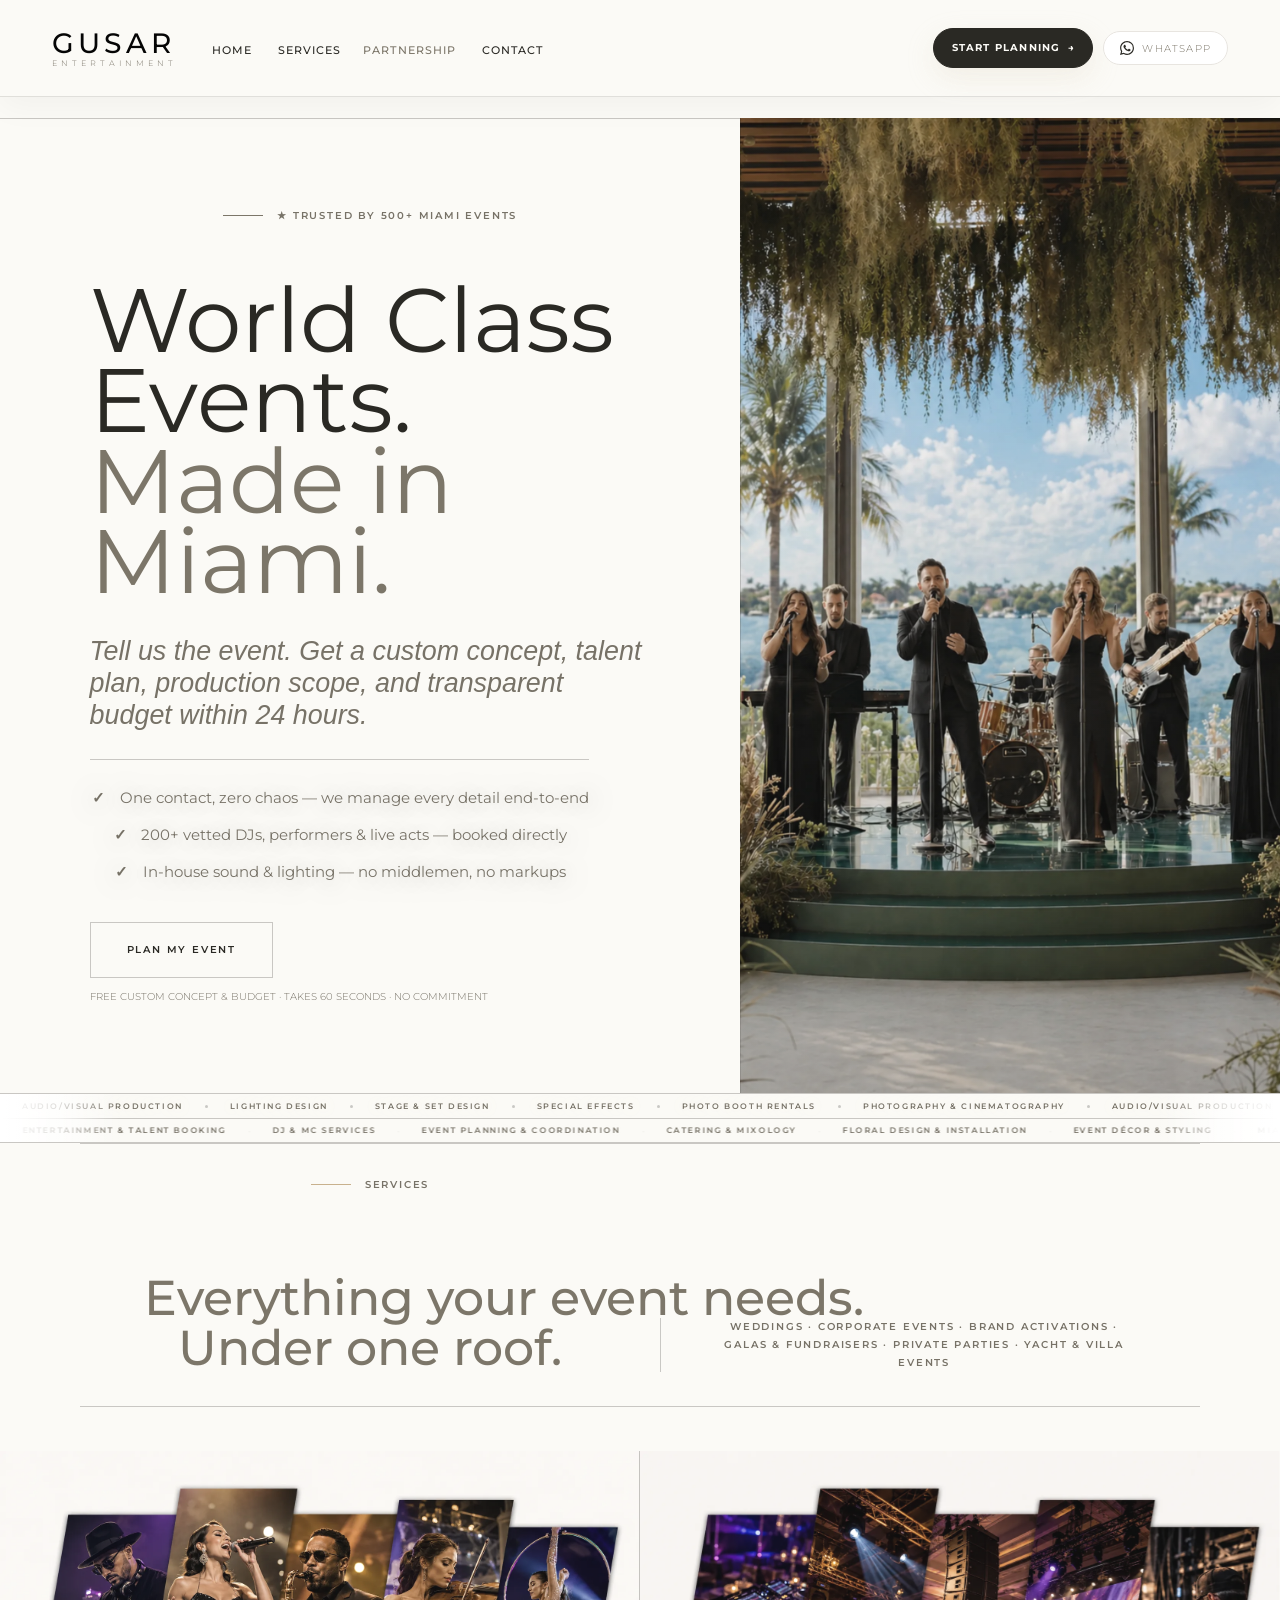
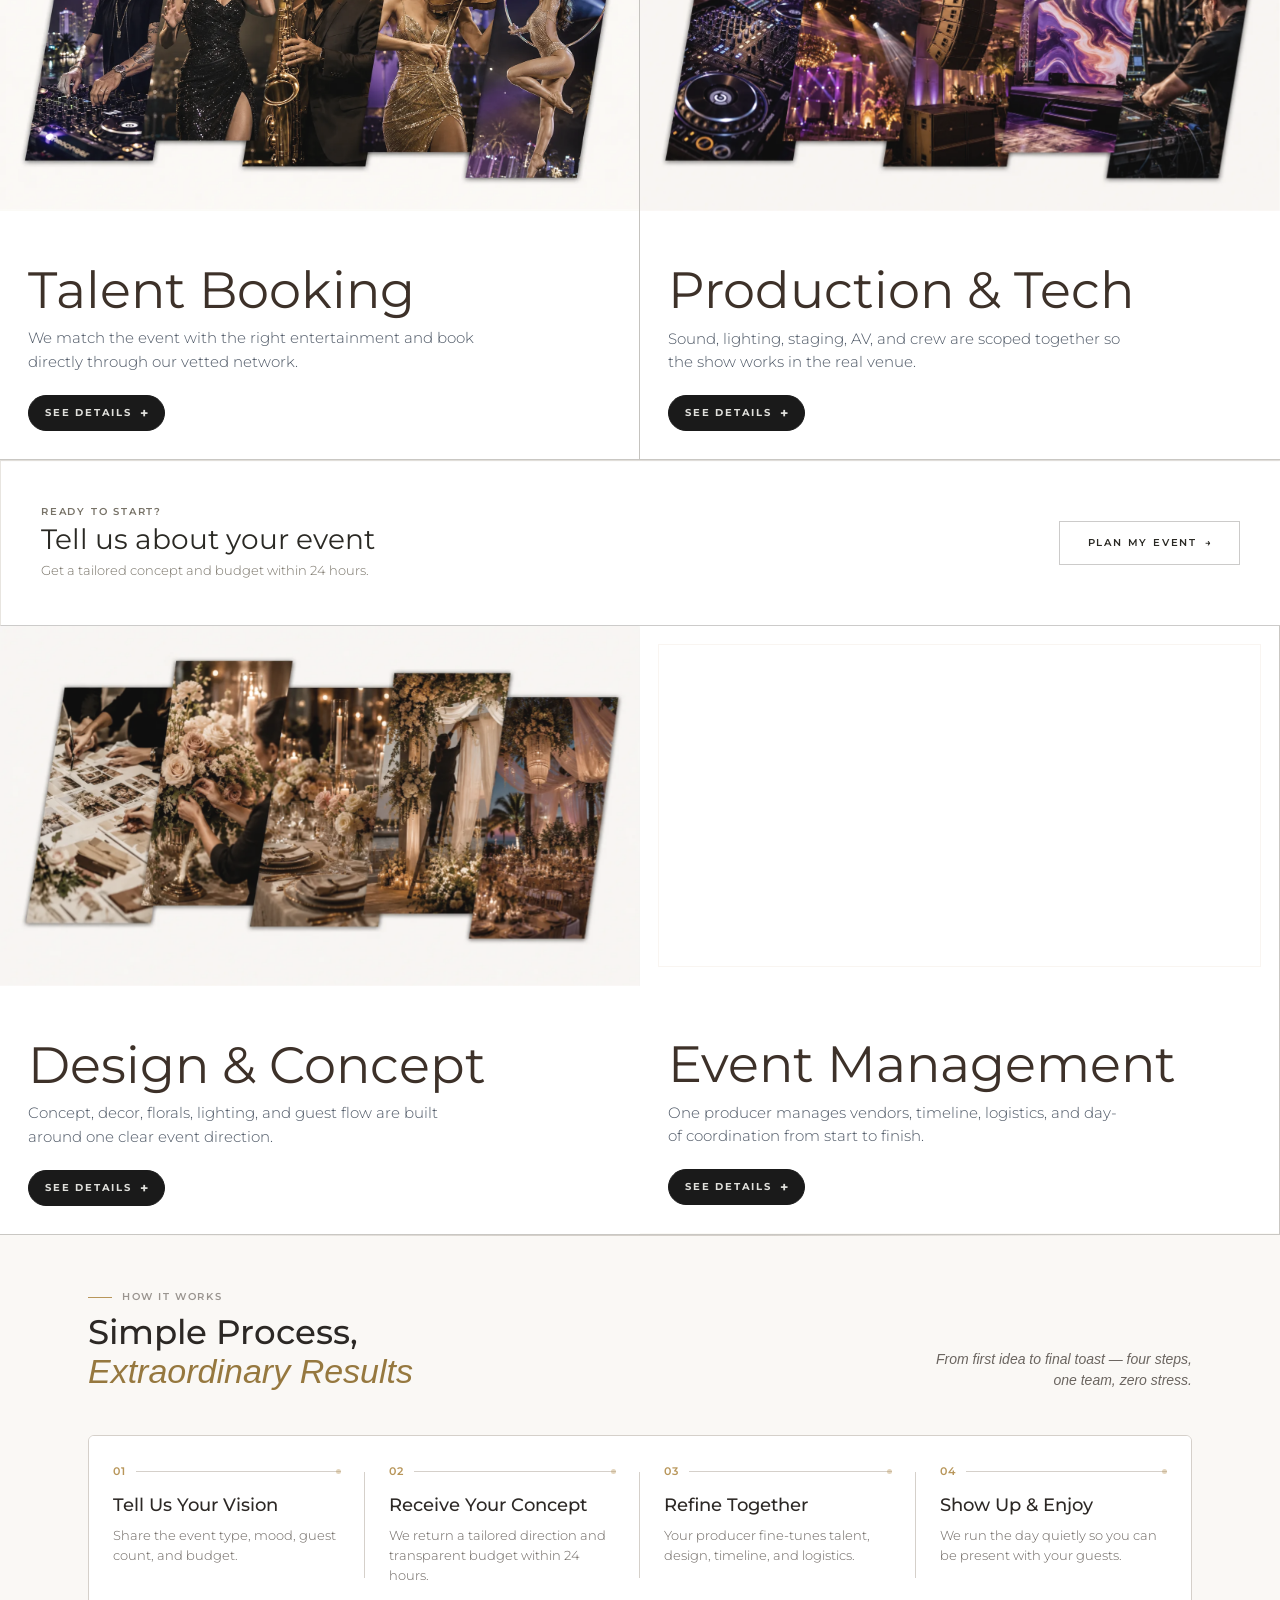
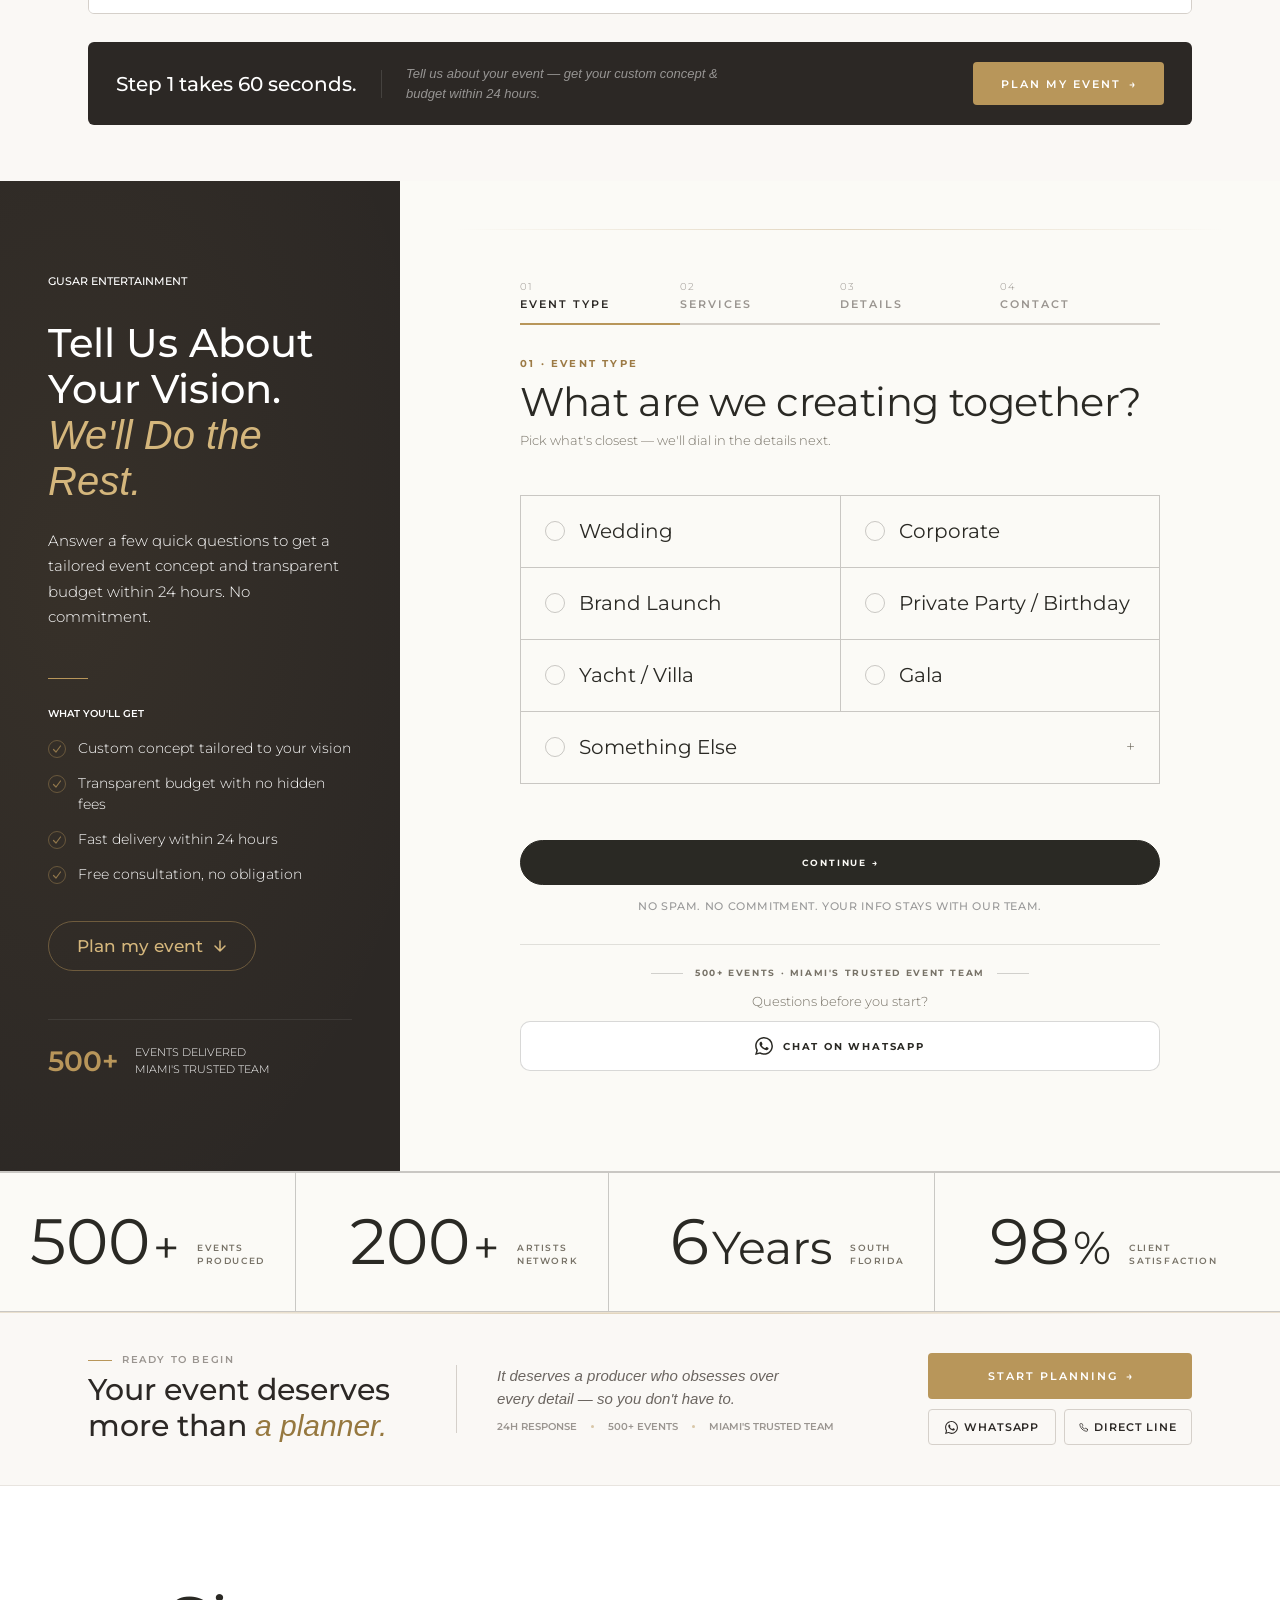
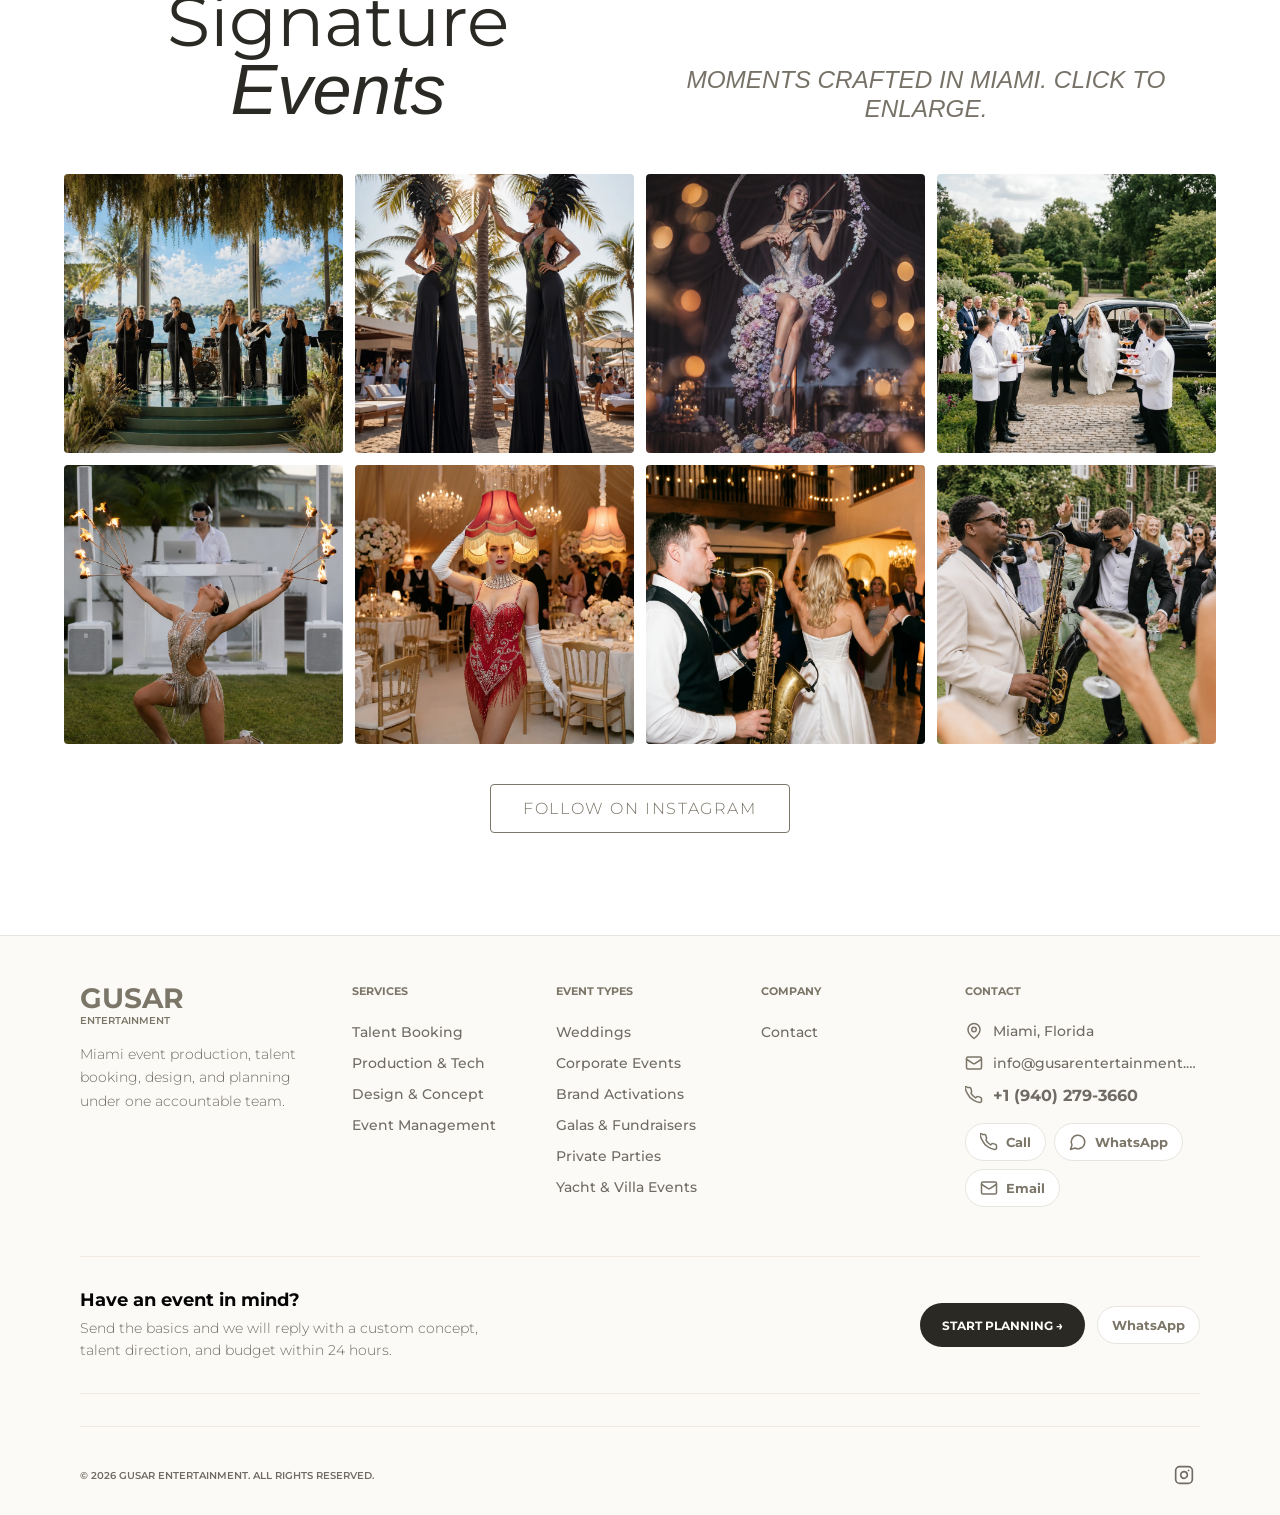
==== commit 268b223c: "f" ====
--- a/index.html
+++ b/index.html
@@ -11,7 +11,7 @@
 <link rel="preconnect" href="https://images.unsplash.com">
 <link rel="dns-prefetch" href="//images.unsplash.com">
 <link href="https://fonts.googleapis.com/css2?family=Cormorant+Garamond:ital,wght@0,300;0,400;0,500;0,600;1,300;1,400&amp;family=Jost:wght@300;400;500;600;700&amp;family=Montserrat:wght@300;400;500;600;700&amp;display=swap" rel="stylesheet">
-  <link rel="stylesheet" href="css/style.css?v=hero-youtube-video-1">
+  <link rel="stylesheet" href="css/style.css?v=quiz-unified-style-1">
 <style>
 @media (max-width: 900px) {
   body.home-light #process {
@@ -1179,8 +1179,7 @@
     grid-template-columns: minmax(330px, 0.48fr) minmax(0, 0.82fr) !important;
     grid-template-areas:
       "intro card"
-      "benefits card"
-      "progress card" !important;
+      "benefits card" !important;
     align-items: stretch !important;
     border-top: 1px solid var(--home-line) !important;
     border-bottom: 1px solid var(--home-line) !important;
@@ -1271,11 +1270,11 @@
   }
 
   body.home-light #quiz-section .qp-wrap {
-    grid-area: progress !important;
-    margin: 0 !important;
-    padding: 24px clamp(28px, 4vw, 58px) clamp(34px, 4vw, 54px) !important;
-    border-top: 1px solid var(--home-line) !important;
-    border-right: 1px solid var(--home-line) !important;
+    grid-area: auto !important;
+    width: 100% !important;
+    margin: 0 0 30px !important;
+    padding: 0 !important;
+    border: 0 !important;
     background: transparent !important;
   }
 
@@ -1347,6 +1346,10 @@
 }
 
 @media (max-width: 560px) {
+  body.home-light #stats {
+    padding: 0 18px !important;
+  }
+
   body.home-light #process .process-cta.process-cta-bridge {
     padding: 24px 18px !important;
   }
@@ -1360,24 +1363,52 @@
   }
 
   body.home-light #stats .stats-grid {
-    grid-template-columns: 1fr !important;
+    grid-template-columns: repeat(4, minmax(0, 1fr)) !important;
   }
 
   body.home-light #stats .stat-item,
   body.home-light #stats .stat-item:nth-child(2n),
   body.home-light #stats .stat-item:nth-child(-n+2) {
-    min-height: 104px !important;
-    padding: 20px 18px !important;
+    min-height: 78px !important;
+    padding: 12px 5px !important;
+    border-right: 1px solid var(--home-line) !important;
+    border-bottom: 0 !important;
+    justify-items: center !important;
+    text-align: center !important;
+  }
+
+  body.home-light #stats .stat-item:last-child {
     border-right: 0 !important;
-    border-bottom: 1px solid var(--home-line) !important;
-  }
-
-  body.home-light #stats .stat-item:last-child {
-    border-bottom: 0 !important;
+  }
+
+  body.home-light #stats .stat-content {
+    display: flex !important;
+    flex-direction: column !important;
+    align-items: center !important;
+    justify-content: center !important;
+    gap: 6px !important;
+    width: 100% !important;
   }
 
   body.home-light #stats .stat-num {
-    font-size: 54px !important;
+    justify-content: center !important;
+    font-size: clamp(24px, 8vw, 31px) !important;
+    line-height: 0.95 !important;
+    white-space: nowrap !important;
+  }
+
+  body.home-light #stats .stat-num span,
+  body.home-light #stats .stat-num .stat-unit {
+    font-size: 0.58em !important;
+    margin-left: 1px !important;
+  }
+
+  body.home-light #stats .stat-label {
+    margin: 0 !important;
+    font-size: clamp(6px, 1.85vw, 8px) !important;
+    line-height: 1.2 !important;
+    letter-spacing: 0.12em !important;
+    text-align: center !important;
   }
 }
 /* Final quiz layout stability */
@@ -1392,10 +1423,8 @@
   body.home-light #quiz-section .quiz-inner {
     grid-template-areas:
       "intro card"
-      "benefits card"
-      "progress card"
-      "whatsapp card" !important;
-    grid-template-rows: auto auto auto 1fr !important;
+      "benefits card" !important;
+    grid-template-rows: auto 1fr !important;
   }
 
   body.home-light #quiz-section .quiz-card {
@@ -1446,7 +1475,9 @@
   /* "Something Else" spans both columns */
   body.home-light #quiz-section #qEventTypeChoices .qchoice:last-child {
     grid-column: 1 / -1 !important;
-    border-right: 0 !important;
+    border-right: 1px solid var(--home-line) !important;
+    border-left: 0 !important;
+    border-bottom: 1px solid var(--home-line) !important;
   }
 
   body.home-light #quiz-section #qEventTypeChoices .qchoice-label {
@@ -1537,12 +1568,125 @@
     letter-spacing: 0.06em !important;
   }
 
+  /* ── Step nav bar ─────────────────────────────────── */
+  body.home-light #quiz-section .quiz-steps-nav {
+    display: flex !important;
+    position: static !important;
+    inset: auto !important;
+    z-index: auto !important;
+    width: 100% !important;
+    align-items: stretch !important;
+    justify-content: flex-start !important;
+    gap: 0 !important;
+    margin: 0 0 36px !important;
+    padding: 0 !important;
+    background: transparent !important;
+    border-bottom: 1px solid var(--home-line) !important;
+    box-shadow: none !important;
+    backdrop-filter: none !important;
+    -webkit-backdrop-filter: none !important;
+    transform: none !important;
+    transition: none !important;
+    will-change: auto !important;
+  }
+
+  body.home-light #quiz-section .qsn-step {
+    flex: 1 1 0 !important;
+    display: flex !important;
+    flex-direction: column !important;
+    gap: 4px !important;
+    padding: 0 0 14px !important;
+    border-bottom: 2px solid transparent !important;
+    margin-bottom: -1px !important;
+    opacity: 0.38 !important;
+    transition: opacity 0.2s !important;
+  }
+
+  body.home-light #quiz-section .qsn-step.active {
+    opacity: 1 !important;
+    border-bottom-color: var(--home-ink) !important;
+  }
+
+  body.home-light #quiz-section .qsn-step.done {
+    opacity: 0.65 !important;
+    border-bottom-color: var(--home-line) !important;
+  }
+
+  body.home-light #quiz-section .qsn-num {
+    font-family: "Montserrat", sans-serif !important;
+    font-size: 9px !important;
+    font-weight: 600 !important;
+    letter-spacing: 0.2em !important;
+    color: var(--home-soft) !important;
+    -webkit-text-fill-color: var(--home-soft) !important;
+    text-transform: uppercase !important;
+    line-height: 1 !important;
+  }
+
+  body.home-light #quiz-section .qsn-label {
+    font-family: "Montserrat", sans-serif !important;
+    font-size: 10px !important;
+    font-weight: 600 !important;
+    letter-spacing: 0.14em !important;
+    text-transform: uppercase !important;
+    color: var(--home-ink) !important;
+    -webkit-text-fill-color: var(--home-ink) !important;
+    line-height: 1.2 !important;
+  }
+
+  /* Hide the old inline qstep-num on desktop since nav bar replaces it */
+  body.home-light #quiz-section .qstep-num {
+    display: none !important;
+  }
+
+  /* ── Quiz card padding / spacing ──────────────────── */
+  body.home-light #quiz-section .quiz-card {
+    display: flex !important;
+    flex-direction: column !important;
+    align-items: stretch !important;
+    justify-content: flex-start !important;
+    padding: clamp(36px, 4vw, 56px) clamp(36px, 5vw, 72px) !important;
+    min-height: 0 !important;
+  }
+
+  body.home-light #quiz-section .qstep.active {
+    display: flex !important;
+    flex-direction: column !important;
+    justify-content: flex-start !important;
+    flex: 1 1 auto !important;
+  }
+
+  body.home-light #quiz-section .qchoices {
+    margin-top: 24px !important;
+  }
+
+  /* ── Fix left panel list items ────────────────────── */
+  body.home-light #quiz-section .quiz-benefits ul {
+    padding: 0 !important;
+  }
+
+  body.home-light #quiz-section .quiz-benefits li {
+    padding: 0 !important;
+    margin: 0 !important;
+    list-style: none !important;
+  }
+
+  body.home-light #quiz-section .quiz-benefits li::before {
+    content: "—" !important;
+    flex-shrink: 0 !important;
+    color: var(--home-accent) !important;
+    -webkit-text-fill-color: var(--home-accent) !important;
+    font-family: "Montserrat", sans-serif !important;
+    font-size: 11px !important;
+  }
+
   body.home-light #quiz-section .quiz-whatsapp-cta {
-    grid-area: whatsapp !important;
-    margin: 0 !important;
-    padding: 24px clamp(28px, 4vw, 58px) !important;
+    grid-area: auto !important;
+    width: 100% !important;
+    margin: 28px 0 0 !important;
+    padding: 24px 0 0 !important;
     border-top: 1px solid var(--home-line) !important;
-    border-right: 1px solid var(--home-line) !important;
+    border-right: 0 !important;
     background: transparent !important;
     display: block !important;
   }
@@ -1576,6 +1720,14 @@
 }
 
 @media (max-width: 900px) {
+  body.home-light #quiz-section .quiz-steps-nav {
+    display: none !important;
+  }
+
+  body.home-light #quiz-section .qstep-num {
+    display: inline !important;
+  }
+
   body.home-light #quiz-section .quiz-inner {
     display: block !important;
     border-top: 1px solid var(--home-line) !important;
@@ -1593,35 +1745,76 @@
 
   body.home-light #quiz-section .quiz-card {
     min-height: 0 !important;
-    padding: 34px 22px !important;
+    padding: 34px 18px !important;
   }
 
   body.home-light #quiz-section #qEventTypeChoices.qchoices {
     display: grid !important;
-    grid-template-columns: 1fr !important;
+    grid-template-columns: repeat(2, minmax(0, 1fr)) !important;
     gap: 0 !important;
     background: transparent !important;
     border-top: 1px solid var(--home-line) !important;
+    border-left: 1px solid var(--home-line) !important;
+    width: 100% !important;
+    max-width: 360px !important;
+    margin: 30px auto 0 !important;
   }
 
   body.home-light #quiz-section #qEventTypeChoices .qchoice {
-    min-height: 62px !important;
-    padding: 0 18px !important;
+    min-height: 78px !important;
+    padding: 0 8px !important;
     display: flex !important;
     flex-direction: row !important;
     align-items: center !important;
-    gap: 12px !important;
+    justify-content: center !important;
+    gap: 8px !important;
+    text-align: center !important;
     border: 0 !important;
+    border-right: 1px solid var(--home-line) !important;
     border-bottom: 1px solid var(--home-line) !important;
     border-radius: 0 !important;
+    overflow: hidden !important;
+  }
+
+  body.home-light #quiz-section #qEventTypeChoices .qchoice:last-child {
+    grid-column: 1 / -1 !important;
+    display: flex !important;
+    justify-content: center !important;
+    gap: 10px !important;
+  }
+
+  body.home-light #quiz-section #qEventTypeChoices .qchoice:last-child .qchoice-label {
+    flex: 0 0 auto !important;
+    width: auto !important;
+  }
+
+  body.home-light #quiz-section #qEventTypeChoices .qchoice-label {
+    flex: 0 1 auto !important;
+    width: auto !important;
+    min-width: 0 !important;
+    font-size: clamp(14px, 4vw, 16px) !important;
+    line-height: 1.15 !important;
+    white-space: normal !important;
+    overflow-wrap: normal !important;
   }
 
   body.home-light #quiz-section #qEventTypeChoices .qchoice-tick {
-    order: -1 !important;
+    display: none !important;
+  }
+
+  body.home-light #quiz-section #qEventTypeChoices .qchoice-icon,
+  body.home-light #quiz-section #qEventTypeChoices .qchoice-icon--plus {
     position: static !important;
-    flex: 0 0 20px !important;
-    width: 20px !important;
-    height: 20px !important;
+    inset: auto !important;
+    order: 0 !important;
+    flex: 0 0 auto !important;
+    width: auto !important;
+    height: auto !important;
+    margin: 0 !important;
+    transform: none !important;
+    translate: none !important;
+    font-size: 20px !important;
+    line-height: 1 !important;
   }
 }
 
@@ -2604,64 +2797,46 @@
 </section>
 
 <!-- PROCESS -->
-<section id="process">
-  <div class="process-header process-simple-header reveal visible">
-    <div class="section-label">How It Works</div>
-    <h2 class="section-title">Simple Process,<br><em>Extraordinary Results</em></h2>
-    <p class="process-intro">From first idea to final toast — four steps, one team, zero stress, unforgettable memories.</p>
-  </div>
-
-  <div class="process-steps process-simple-timeline">
-    <div class="process-step reveal visible">
-      <div class="step-marker">
-        <div class="step-num">01</div>
-      </div>
-      <div class="step-copy">
-        <h3 class="step-title">Tell Us Your Vision</h3>
-        <p class="step-desc">Share the event type, mood, guest count, and budget.</p>
-        <span class="step-tag">⚡ Takes 60 seconds</span>
-      </div>
+<section id="process" class="process-compact">
+  <div class="process-compact-inner">
+    <div class="process-compact-header">
+      <div class="process-compact-header-left">
+        <div class="process-compact-eyebrow"><span class="process-compact-eyebrow-line"></span>How It Works</div>
+        <h2 class="process-compact-heading">Simple Process,<br><em>Extraordinary Results</em></h2>
+      </div>
+      <p class="process-compact-subtitle">From first idea to final toast — four steps, one team, zero stress.</p>
     </div>
-    <div class="process-step reveal reveal-delay-1 visible">
-      <div class="step-marker">
-        <div class="step-num">02</div>
-      </div>
-      <div class="step-copy">
-        <h3 class="step-title">Receive Your Custom Concept</h3>
-        <p class="step-desc">We return a tailored direction and transparent budget within 24 hours.</p>
-        <span class="step-tag">🕐 Within 24 hours</span>
+
+    <div class="process-compact-grid">
+      <div class="process-compact-card">
+        <div class="process-compact-card-top"><span class="process-compact-num">01</span><span class="process-compact-line"></span></div>
+        <h3 class="process-compact-title">Tell Us Your Vision</h3>
+        <p class="process-compact-desc">Share the event type, mood, guest count, and budget.</p>
+      </div>
+      <div class="process-compact-card">
+        <div class="process-compact-card-top"><span class="process-compact-num">02</span><span class="process-compact-line"></span></div>
+        <h3 class="process-compact-title">Receive Your Concept</h3>
+        <p class="process-compact-desc">We return a tailored direction and transparent budget within 24 hours.</p>
+      </div>
+      <div class="process-compact-card">
+        <div class="process-compact-card-top"><span class="process-compact-num">03</span><span class="process-compact-line"></span></div>
+        <h3 class="process-compact-title">Refine Together</h3>
+        <p class="process-compact-desc">Your producer fine-tunes talent, design, timeline, and logistics.</p>
+      </div>
+      <div class="process-compact-card">
+        <div class="process-compact-card-top"><span class="process-compact-num">04</span><span class="process-compact-line"></span></div>
+        <h3 class="process-compact-title">Show Up &amp; Enjoy</h3>
+        <p class="process-compact-desc">We run the day quietly so you can be present with your guests.</p>
       </div>
     </div>
-    <div class="process-step reveal reveal-delay-2 visible">
-      <div class="step-marker">
-        <div class="step-num">03</div>
-      </div>
-      <div class="step-copy">
-        <h3 class="step-title">Refine Together</h3>
-        <p class="step-desc">Your producer fine-tunes talent, design, timeline, and logistics.</p>
-        <span class="step-tag">📞 30-min call</span>
-      </div>
-    </div>
-    <div class="process-step reveal reveal-delay-3 visible">
-      <div class="step-marker">
-        <div class="step-num">04</div>
-      </div>
-      <div class="step-copy">
-        <h3 class="step-title">Show Up &amp; Enjoy</h3>
-        <p class="step-desc">We run the day quietly so you can be present with your guests.</p>
-        <span class="step-tag">🎉 You enjoy, we execute</span>
-      </div>
-    </div>
-  </div>
-
-  <div class="process-cta process-cta-bridge">
-    <h3 class="process-cta-title">Step 1 takes 60 seconds.</h3>
-    <p class="process-cta-sub">Tell us about your event — get your custom concept &amp; budget within 24 hours.</p>
-    <a href="#quiz" class="process-cta-btn">PLAN MY EVENT <span aria-hidden="true">&rarr;</span></a>
-    <div class="process-trust" aria-label="Process trust notes">
-      <span><span aria-hidden="true">⚡</span> Free</span>
-      <span>No commitment</span>
-      <span>Trusted by 500+ events</span>
+
+    <div class="process-compact-cta">
+      <div class="process-compact-cta-left">
+        <div class="process-compact-cta-heading">Step 1 takes 60 seconds.</div>
+        <div class="process-compact-cta-divider"></div>
+        <div class="process-compact-cta-text">Tell us about your event — get your custom concept &amp; budget within 24 hours.</div>
+      </div>
+      <a href="#quiz" class="process-compact-btn">Plan My Event <span class="process-compact-arrow" aria-hidden="true">&rarr;</span></a>
     </div>
   </div>
 </section>
@@ -2669,41 +2844,84 @@
 <!-- QUIZ SECTION -->
 <span id="quiz" class="section-anchor" aria-hidden="true"></span>
 <section id="quiz-section">
-  <div class="quiz-inner">
-    <div class="quiz-section-header">
-      <h2 class="section-title">Tell Us About Your Vision. We'll Do the Rest.</h2>
-      <p class="quiz-intro-sub">Answer a few quick questions to get a tailored event concept and transparent budget within 24 hours. No commitment.</p>
-      <a href="#qstep1" class="quiz-intro-cta">PLAN MY EVENT <span aria-hidden="true">&rarr;</span></a>
-      <p class="quiz-intro-proof"><span aria-hidden="true">⚡</span> 60-second quiz · Free proposal · Trusted by 500+ events</p>
+  <div class="quiz-split">
+
+    <!-- LEFT PANEL -->
+    <div class="quiz-left-panel">
+      <div class="quiz-left-content">
+        <div class="quiz-left-eyebrow">Gusar Entertainment</div>
+        <h2 class="quiz-left-heading">
+          Tell Us About<br>Your Vision.<br>
+          <em>We'll Do the Rest.</em>
+        </h2>
+        <p class="quiz-left-subtext">
+          Answer a few quick questions to get a tailored event concept and transparent budget within 24 hours. No commitment.
+        </p>
+        <div class="quiz-left-divider"></div>
+        <div class="quiz-left-benefits-label">What you'll get</div>
+        <ul class="quiz-left-benefits">
+          <li>
+            <span class="qlb-icon"><svg width="10" height="10" viewBox="0 0 10 10" fill="none"><path d="M1.5 5.5L4 8L8.5 2" stroke="rgba(184,150,90,0.7)" stroke-width="1.2" stroke-linecap="round" stroke-linejoin="round"/></svg></span>
+            Custom concept tailored to your vision
+          </li>
+          <li>
+            <span class="qlb-icon"><svg width="10" height="10" viewBox="0 0 10 10" fill="none"><path d="M1.5 5.5L4 8L8.5 2" stroke="rgba(184,150,90,0.7)" stroke-width="1.2" stroke-linecap="round" stroke-linejoin="round"/></svg></span>
+            Transparent budget with no hidden fees
+          </li>
+          <li>
+            <span class="qlb-icon"><svg width="10" height="10" viewBox="0 0 10 10" fill="none"><path d="M1.5 5.5L4 8L8.5 2" stroke="rgba(184,150,90,0.7)" stroke-width="1.2" stroke-linecap="round" stroke-linejoin="round"/></svg></span>
+            Fast delivery within 24 hours
+          </li>
+          <li>
+            <span class="qlb-icon"><svg width="10" height="10" viewBox="0 0 10 10" fill="none"><path d="M1.5 5.5L4 8L8.5 2" stroke="rgba(184,150,90,0.7)" stroke-width="1.2" stroke-linecap="round" stroke-linejoin="round"/></svg></span>
+            Free consultation, no obligation
+          </li>
+        </ul>
+        <a href="#quiz" class="quiz-left-cta" onclick="document.querySelector('.quiz-right-panel').scrollIntoView({behavior:'smooth',block:'start'});return false;">
+          Plan my event
+          <svg width="14" height="14" viewBox="0 0 14 14" fill="none" aria-hidden="true"><path d="M7 2v10M2 7l5 5 5-5" stroke="currentColor" stroke-width="1.5" stroke-linecap="round" stroke-linejoin="round"/></svg>
+        </a>
+        <div class="quiz-trust-badge">
+          <div class="quiz-trust-number">500+</div>
+          <div class="quiz-trust-label">Events delivered<br>Miami's trusted team</div>
+        </div>
+      </div>
     </div>
 
-    <!-- Step 1 only -->
-    <div class="quiz-benefits" id="qBenefits" aria-label="What you'll get">
-      <p class="quiz-benefits-title">What you'll get:</p>
-      <ul>
-        <li>Custom concept tailored to your vision.</li>
-        <li>Transparent budget with no hidden fees.</li>
-        <li>Fast delivery within 24 hours.</li>
-        <li>Free consultation, no obligation.</li>
-      </ul>
-    </div>
-    <!-- Steps 2–4 compact badge -->
-    <p class="quiz-badge-compact" id="qBadgeCompact" hidden>⚡ Free custom concept in 24h · No commitment</p>
-
-    <!-- Progress -->
-    <div class="qp-wrap">
-      <div class="quiz-progress" id="qProgressBar" role="progressbar" aria-label="Quiz progress" aria-valuemin="1" aria-valuemax="4" aria-valuenow="1">
-        <div class="qp-fill" id="qProgressFill"></div>
-      </div>
-      <span class="qp-label" id="qProgressLabel">Step 1 of 4</span>
-    </div>
+    <!-- RIGHT PANEL -->
+    <div class="quiz-right-panel">
+
+    <!-- Hidden elements kept for JS compatibility -->
+    <div id="qBenefits" hidden></div>
+    <p id="qBadgeCompact" hidden></p>
 
     <!-- Card -->
     <div class="quiz-card">
 
+      <!-- New progress bar (visual) -->
+      <div class="progress-bar-new" aria-hidden="true">
+        <div class="pstep active" data-step="1">
+          <span class="pstep-num">01</span>
+          <span class="pstep-label">Event Type</span>
+        </div>
+        <div class="pstep" data-step="2">
+          <span class="pstep-num">02</span>
+          <span class="pstep-label">Services</span>
+        </div>
+        <div class="pstep" data-step="3">
+          <span class="pstep-num">03</span>
+          <span class="pstep-label">Details</span>
+        </div>
+        <div class="pstep" data-step="4">
+          <span class="pstep-num">04</span>
+          <span class="pstep-label">Contact</span>
+        </div>
+      </div>
+      <div class="pstep-indicator" id="qProgressLabel" hidden>Step 1 of 4</div>
+
       <!-- STEP 1: Event Type -->
       <div class="qstep active" id="qstep1">
-        <span class="qstep-num">01 · Event Type</span>
+        <span class="qstep-num" aria-hidden="true">01 · Event Type</span>
         <h2 class="qstep-title">What are we creating together?</h2>
         <p class="qstep-sub">Pick what's closest — we'll dial in the details next.</p>
         <div class="qchoices" id="qEventTypeChoices">
@@ -2961,18 +3179,20 @@
         </div>
       </div>
 
+      <div class="quiz-whatsapp-cta">
+        <div class="quiz-whatsapp-trust"><span></span>500+ Events · Miami's Trusted Event Team<span></span></div>
+        <div class="quiz-whatsapp-row">
+          <span>Questions before you start?</span>
+          <a href="https://wa.me/19402793660" target="_blank" rel="noopener">
+          <svg width="18" height="18" fill="currentColor" viewBox="0 0 24 24" aria-hidden="true"><path d="M17.472 14.382c-.297-.149-1.758-.867-2.03-.967-.273-.099-.471-.148-.67.15-.197.297-.767.966-.94 1.164-.173.199-.347.223-.644.075-.297-.15-1.255-.463-2.39-1.475-.883-.788-1.48-1.761-1.653-2.059-.173-.297-.018-.458.13-.606.134-.133.298-.347.446-.52.149-.174.198-.298.298-.497.099-.198.05-.371-.025-.52-.075-.149-.669-1.612-.916-2.207-.242-.579-.487-.5-.669-.51-.173-.008-.371-.01-.57-.01-.198 0-.52.074-.792.372-.272.297-1.04 1.016-1.04 2.479 0 1.462 1.065 2.875 1.213 3.074.149.198 2.096 3.2 5.077 4.487.709.306 1.262.489 1.694.625.712.227 1.36.195 1.871.118.571-.085 1.758-.719 2.006-1.413.248-.694.248-1.289.173-1.413-.074-.124-.272-.198-.57-.347m-5.421 7.403h-.004a9.87 9.87 0 01-5.031-1.378l-.361-.214-3.741.982.998-3.648-.235-.374a9.86 9.86 0 01-1.51-5.26c.001-5.45 4.436-9.884 9.888-9.884 2.64 0 5.122 1.03 6.988 2.898a9.825 9.825 0 012.893 6.994c-.003 5.45-4.437 9.884-9.885 9.884m8.413-18.297A11.815 11.815 0 0012.05 0C5.495 0 .16 5.335.157 11.892c0 2.096.547 4.142 1.588 5.945L.057 24l6.305-1.654a11.882 11.882 0 005.683 1.448h.005c6.554 0 11.89-5.335 11.893-11.893a11.821 11.821 0 00-3.48-8.413z"/></svg>
+            Chat on WhatsApp
+          </a>
+        </div>
+      </div>
+
     </div><!-- /quiz-card -->
-    <div class="quiz-whatsapp-cta">
-      <div class="quiz-whatsapp-trust"><span></span>500+ Events · Miami's Trusted Event Team<span></span></div>
-      <div class="quiz-whatsapp-row">
-        <span>Questions before you start?</span>
-        <a href="https://wa.me/19402793660" target="_blank" rel="noopener">
-        <svg width="18" height="18" fill="currentColor" viewBox="0 0 24 24" aria-hidden="true"><path d="M17.472 14.382c-.297-.149-1.758-.867-2.03-.967-.273-.099-.471-.148-.67.15-.197.297-.767.966-.94 1.164-.173.199-.347.223-.644.075-.297-.15-1.255-.463-2.39-1.475-.883-.788-1.48-1.761-1.653-2.059-.173-.297-.018-.458.13-.606.134-.133.298-.347.446-.52.149-.174.198-.298.298-.497.099-.198.05-.371-.025-.52-.075-.149-.669-1.612-.916-2.207-.242-.579-.487-.5-.669-.51-.173-.008-.371-.01-.57-.01-.198 0-.52.074-.792.372-.272.297-1.04 1.016-1.04 2.479 0 1.462 1.065 2.875 1.213 3.074.149.198 2.096 3.2 5.077 4.487.709.306 1.262.489 1.694.625.712.227 1.36.195 1.871.118.571-.085 1.758-.719 2.006-1.413.248-.694.248-1.289.173-1.413-.074-.124-.272-.198-.57-.347m-5.421 7.403h-.004a9.87 9.87 0 01-5.031-1.378l-.361-.214-3.741.982.998-3.648-.235-.374a9.86 9.86 0 01-1.51-5.26c.001-5.45 4.436-9.884 9.888-9.884 2.64 0 5.122 1.03 6.988 2.898a9.825 9.825 0 012.893 6.994c-.003 5.45-4.437 9.884-9.885 9.884m8.413-18.297A11.815 11.815 0 0012.05 0C5.495 0 .16 5.335.157 11.892c0 2.096.547 4.142 1.588 5.945L.057 24l6.305-1.654a11.882 11.882 0 005.683 1.448h.005c6.554 0 11.89-5.335 11.893-11.893a11.821 11.821 0 00-3.48-8.413z"/></svg>
-          Chat on WhatsApp
-        </a>
-      </div>
-    </div>
-  </div><!-- /quiz-inner -->
+    </div><!-- /quiz-right-panel -->
+  </div><!-- /quiz-split -->
 </section>
 
 
@@ -3020,47 +3240,38 @@
 </section>
 
 <!-- CTA -->
-<section id="cta" style="position:relative;overflow:hidden;">
-  <div class="botanical-layer" aria-hidden="true">
-    <svg viewBox="0 0 1440 600" xmlns="http://www.w3.org/2000/svg" preserveAspectRatio="xMidYMid slice">
-      <g opacity="0.14">
-        <path d="M1380,0 C1360,80 1340,160 1330,240 C1320,320 1315,400 1320,500" stroke="#C9A84C" stroke-width="1.5" fill="none"/>
-        <path d="M1355,70 C1320,52 1285,48 1260,62" stroke="#C9A84C" stroke-width="1.2" fill="none"/>
-        <ellipse cx="1232" cy="55" rx="88" ry="27" stroke="#C9A84C" stroke-width="1.3" fill="none" transform="rotate(-16 1232 55)"/>
-        <ellipse cx="1232" cy="55" rx="63" ry="19" stroke="#C9A84C" stroke-width="0.7" fill="none" transform="rotate(-16 1232 55)" opacity="0.6"/>
-        <path d="M1342,162 C1308,144 1272,140 1248,153" stroke="#C9A84C" stroke-width="1.2" fill="none"/>
-        <ellipse cx="1220" cy="146" rx="84" ry="25" stroke="#C9A84C" stroke-width="1.3" fill="none" transform="rotate(-10 1220 146)"/>
-        <ellipse cx="1220" cy="146" rx="60" ry="18" stroke="#C9A84C" stroke-width="0.7" fill="none" transform="rotate(-10 1220 146)" opacity="0.6"/>
-        <!-- Left accent -->
-        <path d="M60,80 C70,150 65,220 58,300" stroke="#C9A84C" stroke-width="1.2" fill="none" opacity="0.6"/>
-        <ellipse cx="96" cy="125" rx="60" ry="18" stroke="#C9A84C" stroke-width="1.0" fill="none" transform="rotate(18 96 125)" opacity="0.5"/>
-        <ellipse cx="88" cy="205" rx="52" ry="16" stroke="#C9A84C" stroke-width="0.9" fill="none" transform="rotate(-14 88 205)" opacity="0.4"/>
-        <!-- Rules -->
-        <line x1="0" y1="1" x2="1440" y2="1" stroke="#C9A84C" stroke-width="1" opacity="0.35"/>
-        <line x1="0" y1="5" x2="1440" y2="5" stroke="#C9A84C" stroke-width="0.4" opacity="0.18"/>
-        <line x1="0" y1="599" x2="1440" y2="599" stroke="#C9A84C" stroke-width="0.8" opacity="0.25"/>
-      </g>
-    </svg>
+<section id="cta" class="cta-compact">
+  <div class="cta-compact-inner">
+    <div class="cta-compact-left">
+      <div class="cta-compact-eyebrow"><span class="cta-compact-line"></span>Ready to Begin</div>
+      <h2 class="cta-compact-heading">Your event deserves<br>more than <em>a planner.</em></h2>
+    </div>
+
+    <div class="cta-compact-mid">
+      <p class="cta-compact-subtitle">It deserves a producer who obsesses over every detail — so you don't have to.</p>
+      <div class="cta-compact-trust">
+        <span>24h Response</span>
+        <span class="cta-compact-dot"></span>
+        <span>500+ Events</span>
+        <span class="cta-compact-dot"></span>
+        <span>Miami's Trusted Team</span>
+      </div>
+    </div>
+
+    <div class="cta-compact-right">
+      <a href="#quiz" class="cta-compact-primary">Start Planning <span class="cta-compact-arrow" aria-hidden="true">&rarr;</span></a>
+      <div class="cta-compact-button-row">
+        <a href="https://wa.me/19402793660" target="_blank" rel="noopener" class="cta-compact-small cta-compact-wa">
+          <svg viewBox="0 0 24 24" fill="currentColor" aria-hidden="true"><path d="M17.472 14.382c-.297-.149-1.758-.867-2.03-.967-.273-.099-.471-.148-.67.15-.197.297-.767.966-.94 1.164-.173.199-.347.223-.644.075-.297-.15-1.255-.463-2.39-1.475-.883-.788-1.48-1.761-1.653-2.059-.173-.297-.018-.458.13-.606.134-.133.298-.347.446-.52.149-.174.198-.298.298-.497.099-.198.05-.371-.025-.52-.075-.149-.669-1.612-.916-2.207-.242-.579-.487-.5-.669-.51-.173-.008-.371-.01-.57-.01-.198 0-.52.074-.792.372-.272.297-1.04 1.016-1.04 2.479 0 1.462 1.065 2.875 1.213 3.074.149.198 2.096 3.2 5.077 4.487.709.306 1.262.489 1.694.625.712.227 1.36.195 1.871.118.571-.085 1.758-.719 2.006-1.413.248-.694.248-1.289.173-1.413-.074-.124-.272-.198-.57-.347m-5.421 7.403h-.004a9.87 9.87 0 01-5.031-1.378l-.361-.214-3.741.982.998-3.648-.235-.374a9.86 9.86 0 01-1.51-5.26c.001-5.45 4.436-9.884 9.888-9.884 2.64 0 5.122 1.03 6.988 2.898a9.825 9.825 0 012.893 6.994c-.003 5.45-4.437 9.884-9.885 9.884m8.413-18.297A11.815 11.815 0 0012.05 0C5.495 0 .16 5.335.157 11.892c0 2.096.547 4.142 1.588 5.945L.057 24l6.305-1.654a11.882 11.882 0 005.683 1.448h.005c6.554 0 11.89-5.335 11.893-11.893a11.821 11.821 0 00-3.48-8.413z"/></svg>
+          WhatsApp
+        </a>
+        <a href="tel:+19402793660" class="cta-compact-small cta-compact-phone">
+          <svg viewBox="0 0 24 24" fill="none" stroke="currentColor" stroke-width="2" stroke-linecap="round" stroke-linejoin="round" aria-hidden="true"><path d="M22 16.92v3a2 2 0 01-2.18 2 19.79 19.79 0 01-8.63-3.07 19.5 19.5 0 01-6-6 19.79 19.79 0 01-3.07-8.67A2 2 0 014.11 2h3a2 2 0 012 1.72c.127.96.361 1.903.7 2.81a2 2 0 01-.45 2.11L8.09 9.91a16 16 0 006 6l1.27-1.27a2 2 0 012.11-.45c.907.339 1.85.573 2.81.7A2 2 0 0122 16.92z"/></svg>
+          Direct Line
+        </a>
+      </div>
+    </div>
   </div>
-  <div class="section-label cta-label reveal visible">Ready to Begin</div>
-  <h2 class="cta-title reveal reveal-delay-1 visible">Your event deserves <br>more than a planner.</h2>
-  <p class="cta-sub reveal reveal-delay-2 visible">It deserves a producer who<br>obsesses over every detail —<br>so you don't have to.</p>
-  <div class="cta-actions reveal reveal-delay-3 visible">
-    <a href="#quiz" class="btn-primary">Start Planning <span aria-hidden="true">&rarr;</span></a>
-  </div>
-  <div class="cta-quick-links reveal reveal-delay-3 visible">
-    <span>or</span>
-    <a href="https://wa.me/19402793660" target="_blank" rel="noopener">
-      <svg xmlns="http://www.w3.org/2000/svg" width="18" height="18" viewBox="0 0 24 24" fill="none" stroke="currentColor" stroke-width="2" stroke-linecap="round" stroke-linejoin="round" aria-hidden="true"><path d="M7.9 20A9 9 0 1 0 4 16.1L2 22Z"/></svg>
-      WhatsApp
-    </a>
-    <span>·</span>
-    <a href="tel:+19402793660">
-      <svg xmlns="http://www.w3.org/2000/svg" width="18" height="18" viewBox="0 0 24 24" fill="none" stroke="currentColor" stroke-width="2" stroke-linecap="round" stroke-linejoin="round" aria-hidden="true"><path d="M22 16.92v3a2 2 0 0 1-2.18 2 19.79 19.79 0 0 1-8.63-3.07A19.5 19.5 0 0 1 3.07 9.81a19.79 19.79 0 0 1-3.07-8.67A2 2 0 0 1 3 2h3a2 2 0 0 1 2 1.72 12.84 12.84 0 0 0 .7 2.81 2 2 0 0 1-.45 2.11L8.09 9.91a16 16 0 0 0 6 6l1.27-1.27a2 2 0 0 1 2.11-.45 12.84 12.84 0 0 0 2.81.7A2 2 0 0 1 22 16.92z"/></svg>
-      Direct line
-    </a>
-  </div>
-  <p class="cta-trust reveal reveal-delay-3 visible">24h response · 500+ events · Miami's trusted team</p>
 </section>
 
 <section class="portfolio-section" id="portfolio">
--- a/css/style.css
+++ b/css/style.css
@@ -11611,9 +11611,1507 @@
     padding: 36px 24px !important;
   }
 
-  body.home-light #process .process-cta-btn {
+body.home-light #process .process-cta-btn {
     width: 100% !important;
     padding: 0 30px !important;
     font-size: 13px !important;
   }
 }
+
+/* Final hero text cleanup: remove the visible glow/shadow from the heading. */
+body.home-light #hero .hero-title,
+body.home-light #hero .hero-title *,
+body.home-light #hero .hero-title-line,
+body.home-light #hero .hero-title-line span {
+  text-shadow: none !important;
+  filter: none !important;
+  -webkit-filter: none !important;
+}
+
+/* Final quiz surface cleanup: keep the right quiz area on the page background. */
+body.home-light #quiz-section,
+body.home-light #quiz-section .quiz-inner,
+body.home-light #quiz-section .quiz-card,
+body.home-light #quiz-section .qstep,
+body.home-light #quiz-section .qsuccess {
+  background: var(--home-bg) !important;
+  background-color: var(--home-bg) !important;
+  box-shadow: none !important;
+}
+
+/* Compact CTA replacement */
+body.home-light #cta.cta-compact {
+  --cta-compact-gold: #b8965a;
+  --cta-compact-gold-dark: #96783f;
+  --cta-compact-bg: #faf8f5;
+  --cta-compact-muted: #9a9590;
+  --cta-compact-text: #2c2825;
+  --cta-compact-soft: #6b6560;
+  --cta-compact-border: #d5d0ca;
+  --cta-compact-ease: cubic-bezier(0.25, 0.46, 0.45, 0.94);
+  position: relative !important;
+  overflow: hidden !important;
+  padding: 0 !important;
+  background: var(--cta-compact-bg) !important;
+  border-top: 1px solid rgba(184, 150, 90, 0.25) !important;
+  border-bottom: 1px solid #e8e4df !important;
+  color: var(--cta-compact-text) !important;
+  display: block !important;
+  text-align: left !important;
+  min-height: 0 !important;
+}
+
+body.home-light #cta.cta-compact::before {
+  content: "" !important;
+  position: absolute !important;
+  top: 0 !important;
+  left: 0 !important;
+  right: 0 !important;
+  height: 1px !important;
+  background: linear-gradient(90deg, transparent 10%, var(--cta-compact-gold) 40%, var(--cta-compact-gold) 60%, transparent 90%) !important;
+  opacity: 0.35 !important;
+}
+
+body.home-light #cta .cta-compact-inner {
+  width: min(100%, 1200px) !important;
+  margin: 0 auto !important;
+  padding: 40px 48px !important;
+  display: grid !important;
+  grid-template-columns: minmax(320px, auto) 1fr auto !important;
+  align-items: center !important;
+  gap: 48px !important;
+}
+
+body.home-light #cta .cta-compact-left,
+body.home-light #cta .cta-compact-mid,
+body.home-light #cta .cta-compact-right {
+  position: relative !important;
+  z-index: 1 !important;
+}
+
+body.home-light #cta .cta-compact-left {
+  display: flex !important;
+  flex-direction: column !important;
+  gap: 6px !important;
+  width: min(380px, 100%) !important;
+}
+
+body.home-light #cta .cta-compact-eyebrow {
+  display: flex !important;
+  align-items: center !important;
+  gap: 10px !important;
+  color: var(--cta-compact-muted) !important;
+  -webkit-text-fill-color: var(--cta-compact-muted) !important;
+  font-family: "Montserrat", Arial, sans-serif !important;
+  font-size: 10px !important;
+  font-weight: 600 !important;
+  letter-spacing: 0.16em !important;
+  line-height: 1.2 !important;
+  text-transform: uppercase !important;
+}
+
+body.home-light #cta .cta-compact-line {
+  display: block !important;
+  width: 24px !important;
+  height: 1px !important;
+  background: var(--cta-compact-gold) !important;
+}
+
+body.home-light #cta .cta-compact-heading {
+  margin: 0 !important;
+  color: var(--cta-compact-text) !important;
+  -webkit-text-fill-color: var(--cta-compact-text) !important;
+  font-family: "Cormorant Garamond", Georgia, serif !important;
+  font-size: 30px !important;
+  font-weight: 500 !important;
+  line-height: 1.2 !important;
+  letter-spacing: 0 !important;
+  text-transform: none !important;
+}
+
+body.home-light #cta .cta-compact-heading em {
+  color: var(--cta-compact-gold-dark) !important;
+  -webkit-text-fill-color: var(--cta-compact-gold-dark) !important;
+  font-family: inherit !important;
+  font-style: italic !important;
+}
+
+body.home-light #cta .cta-compact-mid {
+  display: flex !important;
+  flex-direction: column !important;
+  gap: 10px !important;
+  padding-left: 40px !important;
+  border-left: 1px solid var(--cta-compact-border) !important;
+}
+
+body.home-light #cta .cta-compact-subtitle {
+  max-width: 300px !important;
+  margin: 0 !important;
+  color: var(--cta-compact-soft) !important;
+  -webkit-text-fill-color: var(--cta-compact-soft) !important;
+  font-family: "Cormorant Garamond", Georgia, serif !important;
+  font-size: 15px !important;
+  font-style: italic !important;
+  font-weight: 400 !important;
+  line-height: 1.5 !important;
+}
+
+body.home-light #cta .cta-compact-trust {
+  display: flex !important;
+  align-items: center !important;
+  gap: 14px !important;
+  color: var(--cta-compact-muted) !important;
+  -webkit-text-fill-color: var(--cta-compact-muted) !important;
+  font-family: "Montserrat", Arial, sans-serif !important;
+  font-size: 10px !important;
+  font-weight: 600 !important;
+  letter-spacing: 0.1em !important;
+  line-height: 1.3 !important;
+  text-transform: uppercase !important;
+}
+
+body.home-light #cta .cta-compact-dot {
+  flex: 0 0 3px !important;
+  width: 3px !important;
+  height: 3px !important;
+  border-radius: 50% !important;
+  background: var(--cta-compact-gold) !important;
+  opacity: 0.5 !important;
+}
+
+body.home-light #cta .cta-compact-right {
+  display: flex !important;
+  flex-direction: column !important;
+  align-items: stretch !important;
+  gap: 10px !important;
+}
+
+body.home-light #cta .cta-compact-primary,
+body.home-light #cta .cta-compact-small {
+  display: inline-flex !important;
+  align-items: center !important;
+  justify-content: center !important;
+  text-decoration: none !important;
+  white-space: nowrap !important;
+  font-family: "Montserrat", Arial, sans-serif !important;
+  font-weight: 600 !important;
+  text-transform: uppercase !important;
+  transition: all 0.3s var(--cta-compact-ease) !important;
+}
+
+body.home-light #cta .cta-compact-primary {
+  gap: 8px !important;
+  min-height: 46px !important;
+  padding: 14px 32px !important;
+  border: 0 !important;
+  border-radius: 4px !important;
+  background: var(--cta-compact-gold) !important;
+  color: #ffffff !important;
+  -webkit-text-fill-color: #ffffff !important;
+  font-size: 11px !important;
+  letter-spacing: 0.18em !important;
+  overflow: hidden !important;
+  position: relative !important;
+}
+
+body.home-light #cta .cta-compact-primary::after {
+  content: "" !important;
+  position: absolute !important;
+  inset: 0 auto 0 -100% !important;
+  width: 100% !important;
+  background: linear-gradient(90deg, transparent, rgba(255, 255, 255, 0.15), transparent) !important;
+  transition: left 0.5s var(--cta-compact-ease) !important;
+}
+
+body.home-light #cta .cta-compact-primary:hover {
+  background: var(--cta-compact-gold-dark) !important;
+  box-shadow: 0 4px 18px rgba(184, 150, 90, 0.3) !important;
+  transform: translateY(-1px) !important;
+}
+
+body.home-light #cta .cta-compact-primary:hover::after {
+  left: 100% !important;
+}
+
+body.home-light #cta .cta-compact-arrow {
+  transition: transform 0.25s var(--cta-compact-ease) !important;
+}
+
+body.home-light #cta .cta-compact-primary:hover .cta-compact-arrow {
+  transform: translateX(3px) !important;
+}
+
+body.home-light #cta .cta-compact-button-row {
+  display: flex !important;
+  align-items: center !important;
+  gap: 8px !important;
+}
+
+body.home-light #cta .cta-compact-small {
+  flex: 1 1 0 !important;
+  gap: 6px !important;
+  min-height: 36px !important;
+  padding: 10px 14px !important;
+  border: 1px solid var(--cta-compact-border) !important;
+  border-radius: 4px !important;
+  background: transparent !important;
+  color: var(--cta-compact-text) !important;
+  -webkit-text-fill-color: var(--cta-compact-text) !important;
+  font-size: 11px !important;
+  letter-spacing: 0.08em !important;
+}
+
+body.home-light #cta .cta-compact-small svg {
+  width: 13px !important;
+  height: 13px !important;
+}
+
+body.home-light #cta .cta-compact-wa:hover {
+  border-color: #25d366 !important;
+  color: #25d366 !important;
+  -webkit-text-fill-color: #25d366 !important;
+}
+
+body.home-light #cta .cta-compact-phone:hover {
+  border-color: var(--cta-compact-gold) !important;
+  color: var(--cta-compact-gold-dark) !important;
+  -webkit-text-fill-color: var(--cta-compact-gold-dark) !important;
+}
+
+@media (max-width: 960px) {
+  body.home-light #cta .cta-compact-inner {
+    grid-template-columns: 1fr !important;
+    gap: 24px !important;
+    padding: 36px 32px !important;
+  }
+
+  body.home-light #cta .cta-compact-mid {
+    padding-left: 0 !important;
+    padding-top: 20px !important;
+    border-left: 0 !important;
+    border-top: 1px solid var(--cta-compact-border) !important;
+  }
+
+  body.home-light #cta .cta-compact-right {
+    max-width: 320px !important;
+  }
+}
+
+@media (max-width: 600px) {
+  body.home-light #cta .cta-compact-inner {
+    padding: 28px 20px !important;
+  }
+
+  body.home-light #cta .cta-compact-heading {
+    font-size: 24px !important;
+  }
+
+  body.home-light #cta .cta-compact-subtitle {
+    font-size: 14px !important;
+  }
+
+  body.home-light #cta .cta-compact-trust {
+    flex-wrap: wrap !important;
+    gap: 8px 12px !important;
+  }
+}
+
+/* Compact How It Works replacement */
+body.home-light #process.process-compact {
+  --process-compact-gold: #b8965a;
+  --process-compact-gold-dark: #96783f;
+  --process-compact-bg: #faf8f5;
+  --process-compact-muted: #9a9590;
+  --process-compact-text: #2c2825;
+  --process-compact-soft: #6b6560;
+  --process-compact-border: #d5d0ca;
+  --process-compact-ease: cubic-bezier(0.25, 0.46, 0.45, 0.94);
+  position: relative !important;
+  overflow: hidden !important;
+  padding: 0 !important;
+  background: var(--process-compact-bg) !important;
+  color: var(--process-compact-text) !important;
+  border: 0 !important;
+}
+
+body.home-light #process.process-compact::before {
+  content: "" !important;
+  position: absolute !important;
+  top: 0 !important;
+  left: 0 !important;
+  right: 0 !important;
+  height: 1px !important;
+  background: linear-gradient(90deg, transparent 10%, var(--process-compact-border) 40%, var(--process-compact-border) 60%, transparent 90%) !important;
+}
+
+body.home-light #process .process-compact-inner {
+  width: min(100%, 1200px) !important;
+  margin: 0 auto !important;
+  padding: 56px 48px !important;
+}
+
+body.home-light #process .process-compact-header {
+  display: flex !important;
+  align-items: flex-end !important;
+  justify-content: space-between !important;
+  gap: 40px !important;
+  margin-bottom: 44px !important;
+}
+
+body.home-light #process .process-compact-header-left {
+  display: flex !important;
+  flex-direction: column !important;
+  gap: 10px !important;
+}
+
+body.home-light #process .process-compact-eyebrow {
+  display: flex !important;
+  align-items: center !important;
+  gap: 10px !important;
+  color: var(--process-compact-muted) !important;
+  -webkit-text-fill-color: var(--process-compact-muted) !important;
+  font-family: "Montserrat", Arial, sans-serif !important;
+  font-size: 10px !important;
+  font-weight: 600 !important;
+  letter-spacing: 0.16em !important;
+  line-height: 1.2 !important;
+  text-transform: uppercase !important;
+}
+
+body.home-light #process .process-compact-eyebrow-line {
+  display: block !important;
+  width: 24px !important;
+  height: 1px !important;
+  background: var(--process-compact-gold) !important;
+}
+
+body.home-light #process .process-compact-heading {
+  margin: 0 !important;
+  color: var(--process-compact-text) !important;
+  -webkit-text-fill-color: var(--process-compact-text) !important;
+  font-family: "Cormorant Garamond", Georgia, serif !important;
+  font-size: 34px !important;
+  font-weight: 500 !important;
+  line-height: 1.15 !important;
+  letter-spacing: 0 !important;
+}
+
+body.home-light #process .process-compact-heading em {
+  color: var(--process-compact-gold-dark) !important;
+  -webkit-text-fill-color: var(--process-compact-gold-dark) !important;
+  font-family: inherit !important;
+  font-style: italic !important;
+}
+
+body.home-light #process .process-compact-subtitle {
+  max-width: 260px !important;
+  margin: 0 !important;
+  color: var(--process-compact-soft) !important;
+  -webkit-text-fill-color: var(--process-compact-soft) !important;
+  font-family: "Cormorant Garamond", Georgia, serif !important;
+  font-size: 14px !important;
+  font-style: italic !important;
+  line-height: 1.5 !important;
+  text-align: right !important;
+}
+
+body.home-light #process .process-compact-grid {
+  display: grid !important;
+  grid-template-columns: repeat(4, minmax(0, 1fr)) !important;
+  gap: 0 !important;
+  margin-bottom: 28px !important;
+  overflow: hidden !important;
+  background: #ffffff !important;
+  border: 1px solid var(--process-compact-border) !important;
+  border-radius: 6px !important;
+}
+
+body.home-light #process .process-compact-card {
+  position: relative !important;
+  min-height: 0 !important;
+  padding: 28px 24px !important;
+  background: #ffffff !important;
+  border: 0 !important;
+  transition: background 0.3s var(--process-compact-ease) !important;
+}
+
+body.home-light #process .process-compact-card:not(:last-child)::after {
+  content: "" !important;
+  position: absolute !important;
+  top: 20% !important;
+  right: 0 !important;
+  bottom: 20% !important;
+  width: 1px !important;
+  background: var(--process-compact-border) !important;
+}
+
+body.home-light #process .process-compact-card:hover {
+  background: rgba(184, 150, 90, 0.03) !important;
+}
+
+body.home-light #process .process-compact-card-top {
+  display: flex !important;
+  align-items: center !important;
+  gap: 10px !important;
+  margin-bottom: 16px !important;
+}
+
+body.home-light #process .process-compact-num {
+  flex: 0 0 auto !important;
+  color: var(--process-compact-gold) !important;
+  -webkit-text-fill-color: var(--process-compact-gold) !important;
+  font-family: "Montserrat", Arial, sans-serif !important;
+  font-size: 11px !important;
+  font-weight: 600 !important;
+  letter-spacing: 0.1em !important;
+}
+
+body.home-light #process .process-compact-line {
+  position: relative !important;
+  flex: 1 1 auto !important;
+  height: 1px !important;
+  background: var(--process-compact-border) !important;
+}
+
+body.home-light #process .process-compact-line::after {
+  content: "" !important;
+  position: absolute !important;
+  top: -2px !important;
+  right: 0 !important;
+  width: 5px !important;
+  height: 5px !important;
+  border-radius: 50% !important;
+  background: var(--process-compact-gold) !important;
+  opacity: 0.4 !important;
+}
+
+body.home-light #process .process-compact-title {
+  margin: 0 0 8px !important;
+  color: var(--process-compact-text) !important;
+  -webkit-text-fill-color: var(--process-compact-text) !important;
+  font-family: "Cormorant Garamond", Georgia, serif !important;
+  font-size: 18px !important;
+  font-weight: 500 !important;
+  line-height: 1.25 !important;
+}
+
+body.home-light #process .process-compact-desc {
+  margin: 0 !important;
+  color: var(--process-compact-soft) !important;
+  -webkit-text-fill-color: var(--process-compact-soft) !important;
+  font-family: "Montserrat", Arial, sans-serif !important;
+  font-size: 13px !important;
+  line-height: 1.55 !important;
+}
+
+body.home-light #process .process-compact-cta {
+  display: flex !important;
+  align-items: center !important;
+  justify-content: space-between !important;
+  gap: 32px !important;
+  padding: 20px 28px !important;
+  background: var(--process-compact-text) !important;
+  border-radius: 6px !important;
+}
+
+body.home-light #process .process-compact-cta-left {
+  display: flex !important;
+  align-items: center !important;
+  gap: 24px !important;
+}
+
+body.home-light #process .process-compact-cta-heading {
+  color: #ffffff !important;
+  -webkit-text-fill-color: #ffffff !important;
+  font-family: "Cormorant Garamond", Georgia, serif !important;
+  font-size: 20px !important;
+  font-weight: 500 !important;
+  line-height: 1.2 !important;
+  white-space: nowrap !important;
+}
+
+body.home-light #process .process-compact-cta-divider {
+  flex: 0 0 1px !important;
+  width: 1px !important;
+  height: 28px !important;
+  background: rgba(255, 255, 255, 0.12) !important;
+}
+
+body.home-light #process .process-compact-cta-text {
+  max-width: 340px !important;
+  color: rgba(255, 255, 255, 0.5) !important;
+  -webkit-text-fill-color: rgba(255, 255, 255, 0.5) !important;
+  font-family: "Cormorant Garamond", Georgia, serif !important;
+  font-size: 13px !important;
+  font-style: italic !important;
+  line-height: 1.5 !important;
+}
+
+body.home-light #process .process-compact-btn {
+  position: relative !important;
+  flex: 0 0 auto !important;
+  display: inline-flex !important;
+  align-items: center !important;
+  justify-content: center !important;
+  gap: 8px !important;
+  min-height: 43px !important;
+  padding: 13px 28px !important;
+  overflow: hidden !important;
+  border: 0 !important;
+  border-radius: 4px !important;
+  background: var(--process-compact-gold) !important;
+  color: #ffffff !important;
+  -webkit-text-fill-color: #ffffff !important;
+  font-family: "Montserrat", Arial, sans-serif !important;
+  font-size: 11px !important;
+  font-weight: 600 !important;
+  letter-spacing: 0.18em !important;
+  text-decoration: none !important;
+  text-transform: uppercase !important;
+  white-space: nowrap !important;
+  transition: all 0.3s var(--process-compact-ease) !important;
+}
+
+body.home-light #process .process-compact-btn::after {
+  content: "" !important;
+  position: absolute !important;
+  top: 0 !important;
+  left: -100% !important;
+  width: 100% !important;
+  height: 100% !important;
+  background: linear-gradient(90deg, transparent, rgba(255, 255, 255, 0.15), transparent) !important;
+  transition: left 0.5s var(--process-compact-ease) !important;
+}
+
+body.home-light #process .process-compact-btn:hover {
+  background: var(--process-compact-gold-dark) !important;
+  box-shadow: 0 4px 18px rgba(184, 150, 90, 0.35) !important;
+  transform: translateY(-1px) !important;
+}
+
+body.home-light #process .process-compact-btn:hover::after {
+  left: 100% !important;
+}
+
+body.home-light #process .process-compact-arrow {
+  transition: transform 0.25s var(--process-compact-ease) !important;
+}
+
+body.home-light #process .process-compact-btn:hover .process-compact-arrow {
+  transform: translateX(3px) !important;
+}
+
+@media (max-width: 960px) {
+  body.home-light #process .process-compact-grid {
+    grid-template-columns: repeat(2, minmax(0, 1fr)) !important;
+  }
+
+  body.home-light #process .process-compact-card:nth-child(2)::after,
+  body.home-light #process .process-compact-card:nth-child(4)::after {
+    display: none !important;
+  }
+
+  body.home-light #process .process-compact-card:nth-child(1),
+  body.home-light #process .process-compact-card:nth-child(2) {
+    border-bottom: 1px solid var(--process-compact-border) !important;
+  }
+
+  body.home-light #process .process-compact-header {
+    flex-direction: column !important;
+    align-items: flex-start !important;
+  }
+
+  body.home-light #process .process-compact-subtitle {
+    text-align: left !important;
+  }
+
+  body.home-light #process .process-compact-cta,
+  body.home-light #process .process-compact-cta-left {
+    flex-direction: column !important;
+    text-align: center !important;
+  }
+
+  body.home-light #process .process-compact-cta {
+    gap: 16px !important;
+  }
+
+  body.home-light #process .process-compact-cta-left {
+    gap: 8px !important;
+  }
+
+  body.home-light #process .process-compact-cta-divider {
+    display: none !important;
+  }
+}
+
+@media (max-width: 600px) {
+  body.home-light #process .process-compact-inner {
+    padding: 40px 20px !important;
+  }
+
+  body.home-light #process .process-compact-grid {
+    grid-template-columns: 1fr !important;
+  }
+
+  body.home-light #process .process-compact-card::after {
+    display: none !important;
+  }
+
+  body.home-light #process .process-compact-card:not(:last-child) {
+    border-bottom: 1px solid var(--process-compact-border) !important;
+  }
+
+  body.home-light #process .process-compact-heading {
+    font-size: 28px !important;
+  }
+}
+
+/* ── NEW TWO-COLUMN QUIZ LAYOUT ─────────────────────────────────────── */
+
+#quiz-section {
+  padding: 0 !important;
+}
+
+/* Left panel must keep its dark background regardless of page theme overrides */
+body.home-light #quiz-section .quiz-left-panel,
+#quiz-section .quiz-left-panel {
+  background: #2c2825 !important;
+  background-color: #2c2825 !important;
+  color: #fff !important;
+  box-shadow: none !important;
+}
+
+body.home-light #quiz-section .quiz-left-benefits li,
+body.home-light #quiz-section .quiz-left-heading,
+body.home-light #quiz-section .quiz-left-subtext,
+body.home-light #quiz-section .quiz-left-eyebrow,
+body.home-light #quiz-section .quiz-left-benefits-label,
+body.home-light #quiz-section .quiz-trust-label {
+  color: inherit !important;
+}
+
+.quiz-split {
+  display: grid;
+  grid-template-columns: 400px 1fr;
+  min-height: 100vh;
+}
+
+/* LEFT DARK PANEL */
+.quiz-left-panel {
+  background: #2c2825;
+  color: #fff;
+  padding: 64px 48px;
+  display: flex;
+  flex-direction: column;
+  justify-content: center;
+  position: relative;
+  overflow: hidden;
+}
+
+.quiz-left-panel::before {
+  content: '';
+  position: absolute;
+  top: -40%;
+  left: -30%;
+  width: 160%;
+  height: 160%;
+  background: radial-gradient(ellipse at 30% 50%, rgba(184,150,90,0.08) 0%, transparent 60%);
+  pointer-events: none;
+}
+
+.quiz-left-content {
+  position: relative;
+  z-index: 1;
+}
+
+.quiz-left-eyebrow {
+  font-size: 11px;
+  letter-spacing: 3px;
+  text-transform: uppercase;
+  color: #b8965a;
+  margin-bottom: 32px;
+  font-weight: 500;
+}
+
+.quiz-left-heading {
+  font-family: 'Cormorant Garamond', 'Georgia', serif;
+  font-size: 40px;
+  font-weight: 500;
+  line-height: 1.15;
+  letter-spacing: -0.5px;
+  margin-bottom: 24px;
+  color: #fff;
+}
+
+.quiz-left-heading em {
+  font-style: italic;
+  color: #d4b67c;
+}
+
+.quiz-left-subtext {
+  font-size: 15px;
+  line-height: 1.7;
+  color: rgba(255,255,255,0.6);
+  margin-bottom: 48px;
+  max-width: 300px;
+}
+
+.quiz-left-divider {
+  width: 40px;
+  height: 1px;
+  background: #b8965a;
+  margin-bottom: 28px;
+}
+
+.quiz-left-benefits-label {
+  font-size: 10px;
+  letter-spacing: 2.5px;
+  text-transform: uppercase;
+  color: rgba(255,255,255,0.4);
+  margin-bottom: 18px;
+  font-weight: 600;
+}
+
+.quiz-left-benefits {
+  list-style: none;
+  display: flex;
+  flex-direction: column;
+  gap: 14px;
+  padding: 0;
+  margin: 0;
+}
+
+.quiz-left-benefits li {
+  font-size: 14px;
+  color: rgba(255,255,255,0.55);
+  display: flex;
+  align-items: flex-start;
+  gap: 12px;
+  line-height: 1.5;
+}
+
+.qlb-icon {
+  flex-shrink: 0;
+  width: 18px;
+  height: 18px;
+  border: 1px solid rgba(184,150,90,0.4);
+  border-radius: 50%;
+  display: flex;
+  align-items: center;
+  justify-content: center;
+  margin-top: 2px;
+}
+
+.quiz-left-cta {
+  display: inline-flex;
+  align-items: center;
+  gap: 10px;
+  margin-top: 36px;
+  padding: 14px 28px;
+  border: 1px solid rgba(184,150,90,0.45);
+  border-radius: 100px;
+  background: transparent;
+  color: #d4b67c;
+  text-decoration: none;
+  font-family: 'Cormorant Garamond', Georgia, serif;
+  font-size: 17px;
+  font-weight: 500;
+  letter-spacing: 0.04em;
+  transition: background 0.22s, border-color 0.22s, color 0.22s;
+}
+
+.quiz-left-cta:hover {
+  background: rgba(184,150,90,0.1);
+  border-color: rgba(184,150,90,0.75);
+  color: #e8ca90;
+}
+
+.quiz-left-cta svg {
+  flex-shrink: 0;
+  transition: transform 0.22s;
+}
+
+.quiz-left-cta:hover svg {
+  transform: translateY(3px);
+}
+
+.quiz-trust-badge {
+  margin-top: 48px;
+  padding-top: 24px;
+  border-top: 1px solid rgba(255,255,255,0.08);
+  display: flex;
+  align-items: center;
+  gap: 16px;
+}
+
+.quiz-trust-number {
+  font-family: 'Cormorant Garamond', 'Georgia', serif;
+  font-size: 28px;
+  font-weight: 600;
+  color: #b8965a;
+}
+
+.quiz-trust-label {
+  font-size: 11px;
+  letter-spacing: 1.5px;
+  text-transform: uppercase;
+  color: rgba(255,255,255,0.4);
+  line-height: 1.5;
+}
+
+/* RIGHT PANEL */
+.quiz-right-panel {
+  padding: 48px 56px 48px 56px;
+  display: flex;
+  flex-direction: column;
+  justify-content: center;
+}
+
+body.home-light #quiz-section .quiz-right-panel,
+body.home-light #quiz-section .quiz-right-panel .qstep,
+body.home-light #quiz-section .quiz-right-panel .qsuccess {
+  background: var(--home-bg) !important;
+  background-color: var(--home-bg) !important;
+  box-shadow: none !important;
+}
+
+/* Scoped progress bar for the new layout */
+.quiz-right-panel .progress-bar-new {
+  display: flex;
+  align-items: stretch;
+  gap: 0;
+  margin-bottom: 10px;
+}
+
+.quiz-right-panel .progress-bar-new .pstep {
+  flex: 1;
+  display: flex;
+  flex-direction: column;
+  align-items: flex-start;
+  padding-bottom: 14px;
+  position: relative;
+  cursor: default;
+}
+
+.quiz-right-panel .progress-bar-new .pstep::after {
+  content: '';
+  position: absolute;
+  bottom: 0;
+  left: 0;
+  right: 0;
+  height: 2px;
+  background: #d5d0ca;
+  transition: background 0.3s ease;
+}
+
+.quiz-right-panel .progress-bar-new .pstep.active::after {
+  background: #b8965a;
+}
+
+.quiz-right-panel .progress-bar-new .pstep.done::after {
+  background: #b8965a;
+  opacity: 0.5;
+}
+
+.quiz-right-panel .progress-bar-new .pstep-num {
+  font-size: 10px;
+  color: #9a9590;
+  letter-spacing: 1px;
+  margin-bottom: 4px;
+}
+
+.quiz-right-panel .progress-bar-new .pstep-label {
+  font-size: 11px;
+  font-weight: 600;
+  letter-spacing: 2px;
+  text-transform: uppercase;
+  color: #9a9590;
+  transition: color 0.3s;
+}
+
+.quiz-right-panel .progress-bar-new .pstep.active .pstep-label {
+  color: #2c2825;
+}
+
+.quiz-right-panel .progress-bar-new .pstep.done .pstep-label {
+  color: #9a9590;
+}
+
+.quiz-right-panel .pstep-indicator {
+  font-size: 12px;
+  color: #9a9590;
+  text-align: right;
+  margin-bottom: 36px;
+}
+
+/* Responsive */
+@media (max-width: 960px) {
+  .quiz-split {
+    grid-template-columns: 1fr;
+  }
+  .quiz-left-panel {
+    padding: 48px 32px;
+  }
+  .quiz-left-heading {
+    font-size: 32px;
+  }
+  .quiz-right-panel {
+    padding: 40px 32px;
+  }
+}
+
+@media (max-width: 600px) {
+  .quiz-left-heading {
+    font-size: 26px;
+  }
+  .quiz-right-panel {
+    padding: 32px 20px;
+  }
+  .quiz-right-panel .progress-bar-new .pstep-label {
+    font-size: 9px;
+    letter-spacing: 1px;
+  }
+
+  body.home-light #quiz-section #qEventTypeChoices.qchoices {
+    display: grid !important;
+    grid-template-columns: repeat(2, minmax(0, 1fr)) !important;
+    gap: 0 !important;
+    border-top: 1px solid var(--home-line) !important;
+    border-left: 1px solid var(--home-line) !important;
+  }
+
+  body.home-light #quiz-section #qEventTypeChoices .qchoice {
+    min-height: 74px !important;
+    padding: 0 10px !important;
+    justify-content: center !important;
+    text-align: center !important;
+    border: 0 !important;
+    border-right: 1px solid var(--home-line) !important;
+    border-bottom: 1px solid var(--home-line) !important;
+  }
+
+  body.home-light #quiz-section #qEventTypeChoices .qchoice-label {
+    font-size: clamp(15px, 4.4vw, 18px) !important;
+    line-height: 1.15 !important;
+  }
+
+  body.home-light #quiz-section #qEventTypeChoices .qchoice:last-child {
+    grid-column: 1 / -1 !important;
+    min-height: 74px !important;
+    justify-content: center !important;
+    border-right: 1px solid var(--home-line) !important;
+    border-bottom: 1px solid var(--home-line) !important;
+  }
+
+  body.home-light #quiz-section #qEventTypeChoices .qchoice-icon--plus {
+    order: -1 !important;
+    margin-right: 4px !important;
+  }
+}
+
+/* ============================================================
+   QUIZ — Unified editorial design for all steps
+   Scoped to .quiz-right-panel for the split layout
+   ============================================================ */
+
+/* Progress bar margin */
+body.home-light #quiz-section .quiz-right-panel .progress-bar-new {
+  margin-bottom: 32px !important;
+}
+
+/* Step label (e.g. "02 · SERVICES") */
+body.home-light #quiz-section .quiz-right-panel .qstep-num {
+  display: block !important;
+  color: #9C7A45 !important;
+  -webkit-text-fill-color: #9C7A45 !important;
+  font-size: 10px !important;
+  font-weight: 700 !important;
+  letter-spacing: 0.22em !important;
+  text-transform: uppercase !important;
+  margin-bottom: 10px !important;
+}
+
+/* Step title */
+body.home-light #quiz-section .quiz-right-panel .qstep-title {
+  font-family: 'Cormorant Garamond', Georgia, serif !important;
+  font-size: clamp(26px, 5vw, 40px) !important;
+  font-weight: 400 !important;
+  color: #2a2924 !important;
+  -webkit-text-fill-color: #2a2924 !important;
+  line-height: 1.1 !important;
+  letter-spacing: -0.01em !important;
+  margin-bottom: 6px !important;
+}
+
+/* Step subtitle */
+body.home-light #quiz-section .quiz-right-panel .qstep-sub {
+  font-size: 13px !important;
+  color: #777267 !important;
+  -webkit-text-fill-color: #777267 !important;
+  margin-bottom: 20px !important;
+  line-height: 1.6 !important;
+}
+
+/* ── Step 2: Services — 3-column card grid ─────────────── */
+
+body.home-light #quiz-section .quiz-right-panel .qservices {
+  display: grid !important;
+  grid-template-columns: repeat(3, minmax(0, 1fr)) !important;
+  gap: 10px !important;
+  background: transparent !important;
+  margin-bottom: 20px !important;
+}
+
+body.home-light #quiz-section .quiz-right-panel .qsvc {
+  border-radius: 12px !important;
+  border: 1px solid rgba(42, 41, 36, 0.13) !important;
+  background: #FFFFFF !important;
+  padding: 14px 12px 14px 14px !important;
+  min-height: 90px !important;
+  display: flex !important;
+  flex-direction: column !important;
+  align-items: flex-start !important;
+  position: relative !important;
+  transition: border-color 0.2s, background 0.2s, transform 0.18s !important;
+  cursor: pointer !important;
+  user-select: none !important;
+}
+
+body.home-light #quiz-section .quiz-right-panel .qsvc:hover {
+  border-color: rgba(164, 127, 67, 0.4) !important;
+  background: #f8f5f0 !important;
+  transform: translateY(-1px) !important;
+}
+
+body.home-light #quiz-section .quiz-right-panel .qsvc.selected {
+  border-color: rgba(164, 127, 67, 0.6) !important;
+  background: rgba(164, 127, 67, 0.06) !important;
+  transform: none !important;
+}
+
+/* Hide the circle-tick pseudo-element (no room in narrow cards) */
+body.home-light #quiz-section .quiz-right-panel .qsvc::after,
+body.home-light #quiz-section .quiz-right-panel .qsvc::before {
+  display: none !important;
+}
+
+/* "Most popular" badge */
+body.home-light #quiz-section .quiz-right-panel .qsvc-badge {
+  display: inline-block !important;
+  font-size: 8px !important;
+  font-weight: 700 !important;
+  letter-spacing: 0.1em !important;
+  text-transform: uppercase !important;
+  color: #9C7A45 !important;
+  -webkit-text-fill-color: #9C7A45 !important;
+  background: rgba(164, 127, 67, 0.12) !important;
+  border-radius: 100px !important;
+  padding: 3px 8px !important;
+  margin-bottom: 8px !important;
+  line-height: 1.4 !important;
+}
+
+/* Card name */
+body.home-light #quiz-section .quiz-right-panel .qsvc-name {
+  font-size: 11px !important;
+  font-weight: 700 !important;
+  letter-spacing: 0.06em !important;
+  text-transform: uppercase !important;
+  color: #2a2924 !important;
+  -webkit-text-fill-color: #2a2924 !important;
+  line-height: 1.3 !important;
+  display: block !important;
+}
+
+/* Card description */
+body.home-light #quiz-section .quiz-right-panel .qsvc-desc {
+  font-size: 10px !important;
+  color: #777267 !important;
+  -webkit-text-fill-color: #777267 !important;
+  margin-top: 5px !important;
+  line-height: 1.4 !important;
+  display: block !important;
+}
+
+/* Featured card accent */
+body.home-light #quiz-section .quiz-right-panel .qsvc--featured {
+  border-color: rgba(164, 127, 67, 0.32) !important;
+  background: rgba(164, 127, 67, 0.04) !important;
+}
+
+/* Escape / "Not Sure Yet" card */
+body.home-light #quiz-section .quiz-right-panel .qsvc--escape {
+  opacity: 0.72 !important;
+}
+body.home-light #quiz-section .quiz-right-panel .qsvc--escape:hover,
+body.home-light #quiz-section .quiz-right-panel .qsvc--escape.selected {
+  opacity: 1 !important;
+}
+
+/* ── Pill-shaped navigation buttons ────────────────────── */
+
+body.home-light #quiz-section .quiz-right-panel .qbtn-row {
+  gap: 10px !important;
+  margin-top: 20px !important;
+  align-items: stretch !important;
+}
+
+body.home-light #quiz-section .quiz-right-panel .qbtn-next {
+  border-radius: 100px !important;
+  padding: 16px 28px !important;
+  background: #2a2924 !important;
+  border: 1px solid #2a2924 !important;
+  color: #fbfaf6 !important;
+  -webkit-text-fill-color: #fbfaf6 !important;
+  font-size: 9px !important;
+  font-weight: 700 !important;
+  letter-spacing: 0.2em !important;
+  text-transform: uppercase !important;
+  transition: background 0.2s, transform 0.18s !important;
+}
+
+body.home-light #quiz-section .quiz-right-panel .qbtn-next:hover {
+  background: #3d3228 !important;
+  border-color: #3d3228 !important;
+  transform: translateY(-1px) !important;
+}
+
+body.home-light #quiz-section .quiz-right-panel .qbtn-back,
+body.home-light #quiz-section .quiz-right-panel .qbtn-home {
+  border-radius: 100px !important;
+  padding: 16px 24px !important;
+  background: transparent !important;
+  border: 1px solid rgba(42, 41, 36, 0.22) !important;
+  color: #2a2924 !important;
+  -webkit-text-fill-color: #2a2924 !important;
+  font-size: 9px !important;
+  font-weight: 700 !important;
+  letter-spacing: 0.2em !important;
+  text-transform: uppercase !important;
+  transition: border-color 0.2s, background 0.18s !important;
+  flex-shrink: 0 !important;
+}
+
+body.home-light #quiz-section .quiz-right-panel .qbtn-back:hover {
+  border-color: #2a2924 !important;
+  background: rgba(42, 41, 36, 0.04) !important;
+}
+
+/* ── Step 3 & 4: Form fields ──────────────────────────── */
+
+body.home-light #quiz-section .quiz-right-panel .qfield-label {
+  color: #9C7A45 !important;
+  -webkit-text-fill-color: #9C7A45 !important;
+  font-size: 9px !important;
+  font-weight: 700 !important;
+  letter-spacing: 0.22em !important;
+  text-transform: uppercase !important;
+}
+
+body.home-light #quiz-section .quiz-right-panel .qfield-input,
+body.home-light #quiz-section .quiz-right-panel .qfield-input:-webkit-autofill,
+body.home-light #quiz-section .quiz-right-panel .qfield-input:-webkit-autofill:focus {
+  background: #FFFFFF !important;
+  background-color: #FFFFFF !important;
+  border: 1px solid rgba(42, 41, 36, 0.18) !important;
+  border-radius: 10px !important;
+  color: #2a2924 !important;
+  -webkit-text-fill-color: #2a2924 !important;
+  -webkit-box-shadow: 0 0 0 1000px #FFFFFF inset !important;
+  padding: 14px 16px !important;
+}
+
+body.home-light #quiz-section .quiz-right-panel .qfield-input:focus {
+  border-color: #9C7A45 !important;
+}
+
+body.home-light #quiz-section .quiz-right-panel textarea.qfield-input {
+  border-radius: 10px !important;
+}
+
+/* Date flexible options */
+body.home-light #quiz-section .quiz-right-panel .qdate-options {
+  gap: 8px !important;
+  margin-top: 8px !important;
+}
+
+body.home-light #quiz-section .quiz-right-panel .qdate-option {
+  border-radius: 100px !important;
+  background: #FFFFFF !important;
+  border: 1px solid rgba(42, 41, 36, 0.18) !important;
+  color: #2a2924 !important;
+  -webkit-text-fill-color: #2a2924 !important;
+  font-size: 9px !important;
+  letter-spacing: 0.14em !important;
+  padding: 9px 14px !important;
+  transition: border-color 0.2s, background 0.2s, color 0.2s !important;
+}
+
+body.home-light #quiz-section .quiz-right-panel .qdate-option:hover,
+body.home-light #quiz-section .quiz-right-panel .qdate-option.selected {
+  border-color: #9C7A45 !important;
+  background: rgba(156, 122, 69, 0.06) !important;
+  color: #9C7A45 !important;
+  -webkit-text-fill-color: #9C7A45 !important;
+  transform: none !important;
+}
+
+/* Slider display number */
+body.home-light #quiz-section .quiz-right-panel .qdisplay-big {
+  color: #9C7A45 !important;
+  -webkit-text-fill-color: #9C7A45 !important;
+}
+
+body.home-light #quiz-section .quiz-right-panel .qdisplay-unit,
+body.home-light #quiz-section .quiz-right-panel .qdisplay-note {
+  color: #777267 !important;
+  -webkit-text-fill-color: #777267 !important;
+}
+
+body.home-light #quiz-section .quiz-right-panel .qslider-labels span {
+  color: #999 !important;
+  -webkit-text-fill-color: #999 !important;
+}
+
+/* Slider track and thumb */
+body.home-light #quiz-section .quiz-right-panel .qslider-wrap input[type=range]::-webkit-slider-thumb {
+  background: #9C7A45 !important;
+  border-color: #FFFFFF !important;
+}
+
+/* Budget personal block */
+body.home-light #quiz-section .quiz-right-panel .qbudget-personal-title {
+  color: #9C7A45 !important;
+  -webkit-text-fill-color: #9C7A45 !important;
+}
+
+body.home-light #quiz-section .quiz-right-panel .qbudget-toggle-link {
+  border-radius: 100px !important;
+  border: 1px dashed rgba(156, 122, 69, 0.45) !important;
+  color: rgba(156, 122, 69, 0.8) !important;
+  -webkit-text-fill-color: rgba(156, 122, 69, 0.8) !important;
+  font-size: 9px !important;
+  letter-spacing: 0.14em !important;
+  padding: 10px 20px !important;
+  transition: border-color 0.2s, color 0.2s !important;
+}
+
+body.home-light #quiz-section .quiz-right-panel .qbudget-toggle-link:hover {
+  color: #9C7A45 !important;
+  -webkit-text-fill-color: #9C7A45 !important;
+  border-color: #9C7A45 !important;
+}
+
+/* ── Step 4: Contact methods and consent ──────────────── */
+
+body.home-light #quiz-section .quiz-right-panel .qcmethods {
+  gap: 8px !important;
+  margin-bottom: 24px !important;
+}
+
+body.home-light #quiz-section .quiz-right-panel .qcmethod {
+  border-radius: 100px !important;
+  background: #FFFFFF !important;
+  border: 1px solid rgba(42, 41, 36, 0.18) !important;
+  color: #2a2924 !important;
+  -webkit-text-fill-color: #2a2924 !important;
+  padding: 10px 16px !important;
+  font-size: 12px !important;
+  transition: border-color 0.2s, background 0.2s !important;
+}
+
+body.home-light #quiz-section .quiz-right-panel .qcmethod:hover {
+  border-color: rgba(156, 122, 69, 0.4) !important;
+}
+
+body.home-light #quiz-section .quiz-right-panel .qcmethod.selected {
+  border-color: #9C7A45 !important;
+  background: rgba(156, 122, 69, 0.06) !important;
+}
+
+/* Consent */
+body.home-light #quiz-section .quiz-right-panel .qconsent-box {
+  border-radius: 4px !important;
+  border-color: rgba(42, 41, 36, 0.24) !important;
+  background: #FFFFFF !important;
+}
+
+body.home-light #quiz-section .quiz-right-panel .qconsent-text,
+body.home-light #quiz-section .quiz-right-panel .qconsent-link {
+  color: #777267 !important;
+  -webkit-text-fill-color: #777267 !important;
+}
+
+body.home-light #quiz-section .quiz-right-panel .qconsent-link {
+  color: #9C7A45 !important;
+  -webkit-text-fill-color: #9C7A45 !important;
+}
+
+/* Notes toggle */
+body.home-light #quiz-section .quiz-right-panel .qnotes-toggle {
+  border-radius: 100px !important;
+  border: 1px dashed rgba(156, 122, 69, 0.45) !important;
+  color: #9C7A45 !important;
+  -webkit-text-fill-color: #9C7A45 !important;
+  font-size: 9px !important;
+  letter-spacing: 0.14em !important;
+  padding: 10px 20px !important;
+  background: transparent !important;
+}
+
+/* Error messages */
+body.home-light #quiz-section .quiz-right-panel .qerr {
+  color: #c0392b !important;
+  -webkit-text-fill-color: #c0392b !important;
+}
+
+/* Privacy note */
+body.home-light #quiz-section .quiz-right-panel .qprivacy-note {
+  color: #999 !important;
+  -webkit-text-fill-color: #999 !important;
+  font-size: 10.5px !important;
+  text-align: center !important;
+  margin-top: 14px !important;
+}
+
+/* ── WhatsApp CTA section ──────────────────────────────── */
+
+body.home-light #quiz-section .quiz-right-panel .quiz-whatsapp-cta {
+  margin-top: 28px !important;
+  padding-top: 22px !important;
+  border-top: 1px solid rgba(42, 41, 36, 0.13) !important;
+  background: transparent !important;
+  display: block !important;
+}
+
+body.home-light #quiz-section .quiz-right-panel .quiz-whatsapp-trust {
+  font-size: 9px !important;
+  font-weight: 700 !important;
+  letter-spacing: 0.18em !important;
+  text-transform: uppercase !important;
+  color: #777267 !important;
+  -webkit-text-fill-color: #777267 !important;
+  text-align: center !important;
+  margin-bottom: 14px !important;
+  display: flex !important;
+  align-items: center !important;
+  justify-content: center !important;
+  gap: 12px !important;
+}
+
+body.home-light #quiz-section .quiz-right-panel .quiz-whatsapp-trust span {
+  display: inline-block !important;
+  width: 32px !important;
+  height: 1px !important;
+  background: rgba(42, 41, 36, 0.2) !important;
+  flex-shrink: 0 !important;
+}
+
+body.home-light #quiz-section .quiz-right-panel .quiz-whatsapp-row {
+  display: flex !important;
+  flex-direction: column !important;
+  align-items: center !important;
+  gap: 12px !important;
+}
+
+body.home-light #quiz-section .quiz-right-panel .quiz-whatsapp-row > span {
+  font-size: 13px !important;
+  color: #777267 !important;
+  -webkit-text-fill-color: #777267 !important;
+}
+
+body.home-light #quiz-section .quiz-right-panel .quiz-whatsapp-cta a {
+  display: flex !important;
+  align-items: center !important;
+  justify-content: center !important;
+  gap: 10px !important;
+  width: 100% !important;
+  min-height: 50px !important;
+  border-radius: 10px !important;
+  border: 1px solid rgba(42, 41, 36, 0.18) !important;
+  background: #FFFFFF !important;
+  color: #2a2924 !important;
+  -webkit-text-fill-color: #2a2924 !important;
+  font-size: 10px !important;
+  font-weight: 700 !important;
+  letter-spacing: 0.18em !important;
+  text-transform: uppercase !important;
+  text-decoration: none !important;
+  transition: border-color 0.2s, background 0.2s !important;
+}
+
+body.home-light #quiz-section .quiz-right-panel .quiz-whatsapp-cta a:hover {
+  border-color: #25D366 !important;
+  background: rgba(37, 211, 102, 0.04) !important;
+}
+
+/* ── Success screen ────────────────────────────────────── */
+
+body.home-light #quiz-section .quiz-right-panel .qsuccess-title {
+  font-family: 'Cormorant Garamond', Georgia, serif !important;
+  color: #2a2924 !important;
+  -webkit-text-fill-color: #2a2924 !important;
+  font-weight: 400 !important;
+}
+
+body.home-light #quiz-section .quiz-right-panel .qsuccess-sub {
+  color: #777267 !important;
+  -webkit-text-fill-color: #777267 !important;
+}
+
+body.home-light #quiz-section .quiz-right-panel .qsuccess-summary {
+  border: 1px solid rgba(42, 41, 36, 0.13) !important;
+  border-radius: 10px !important;
+  background: #FAFAF8 !important;
+}
+
+body.home-light #quiz-section .quiz-right-panel .qsuccess-icon {
+  border-color: #9C7A45 !important;
+  background: rgba(156, 122, 69, 0.08) !important;
+}
+
+body.home-light #quiz-section .quiz-right-panel .qbtn-wa {
+  border-radius: 100px !important;
+}
+
+body.home-light #quiz-section .quiz-right-panel .qbtn-ig {
+  border-radius: 100px !important;
+}
+
+/* ── Mobile refinements (< 600px) ─────────────────────── */
+
+@media (max-width: 600px) {
+  body.home-light #quiz-section .quiz-right-panel .qservices {
+    grid-template-columns: repeat(3, minmax(0, 1fr)) !important;
+    gap: 7px !important;
+  }
+
+  body.home-light #quiz-section .quiz-right-panel .qsvc {
+    padding: 10px 8px 10px 10px !important;
+    min-height: 76px !important;
+    border-radius: 10px !important;
+  }
+
+  body.home-light #quiz-section .quiz-right-panel .qsvc-name {
+    font-size: 10px !important;
+  }
+
+  body.home-light #quiz-section .quiz-right-panel .qsvc-desc {
+    font-size: 9px !important;
+  }
+
+  body.home-light #quiz-section .quiz-right-panel .qsvc-badge {
+    font-size: 7px !important;
+    padding: 2px 6px !important;
+  }
+
+  body.home-light #quiz-section .quiz-right-panel .qbtn-next,
+  body.home-light #quiz-section .quiz-right-panel .qbtn-back {
+    padding: 14px 18px !important;
+    font-size: 8px !important;
+  }
+
+  body.home-light #quiz-section .quiz-right-panel .qstep-title {
+    font-size: clamp(24px, 7vw, 32px) !important;
+  }
+}
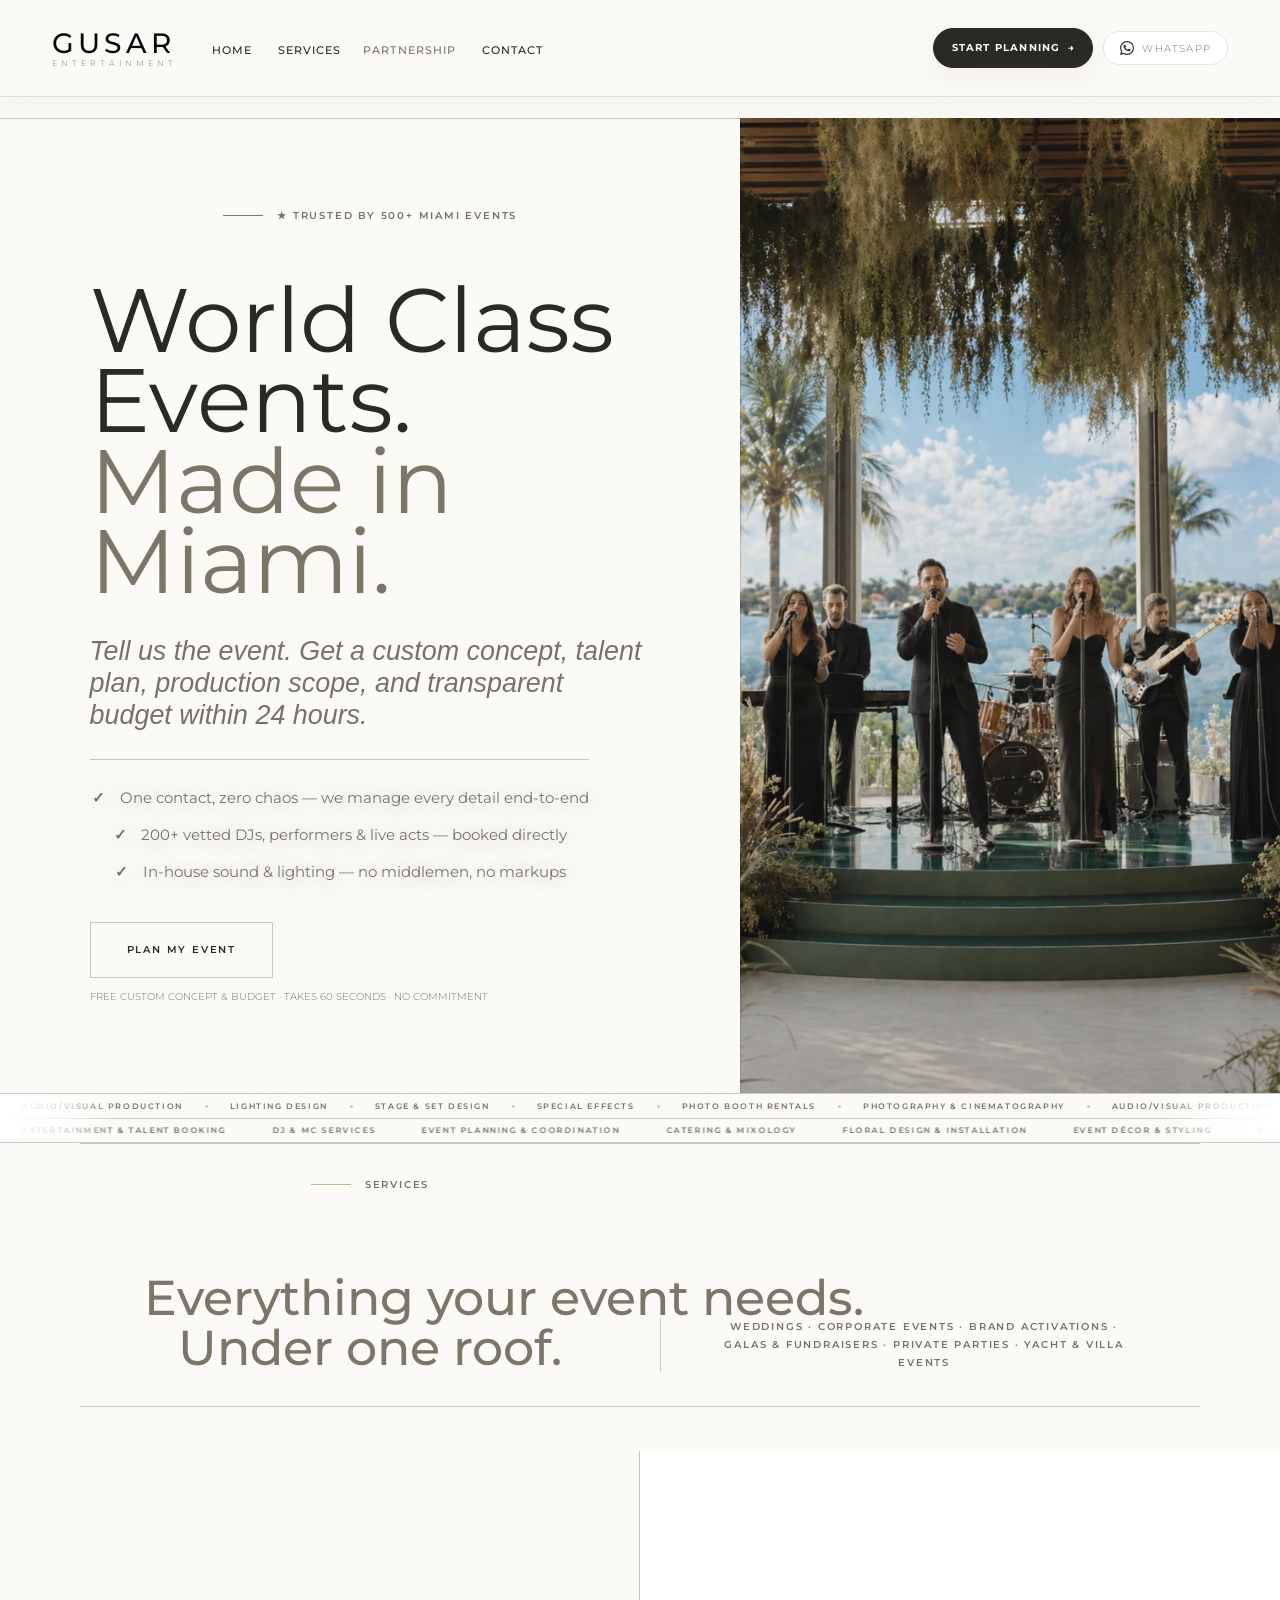
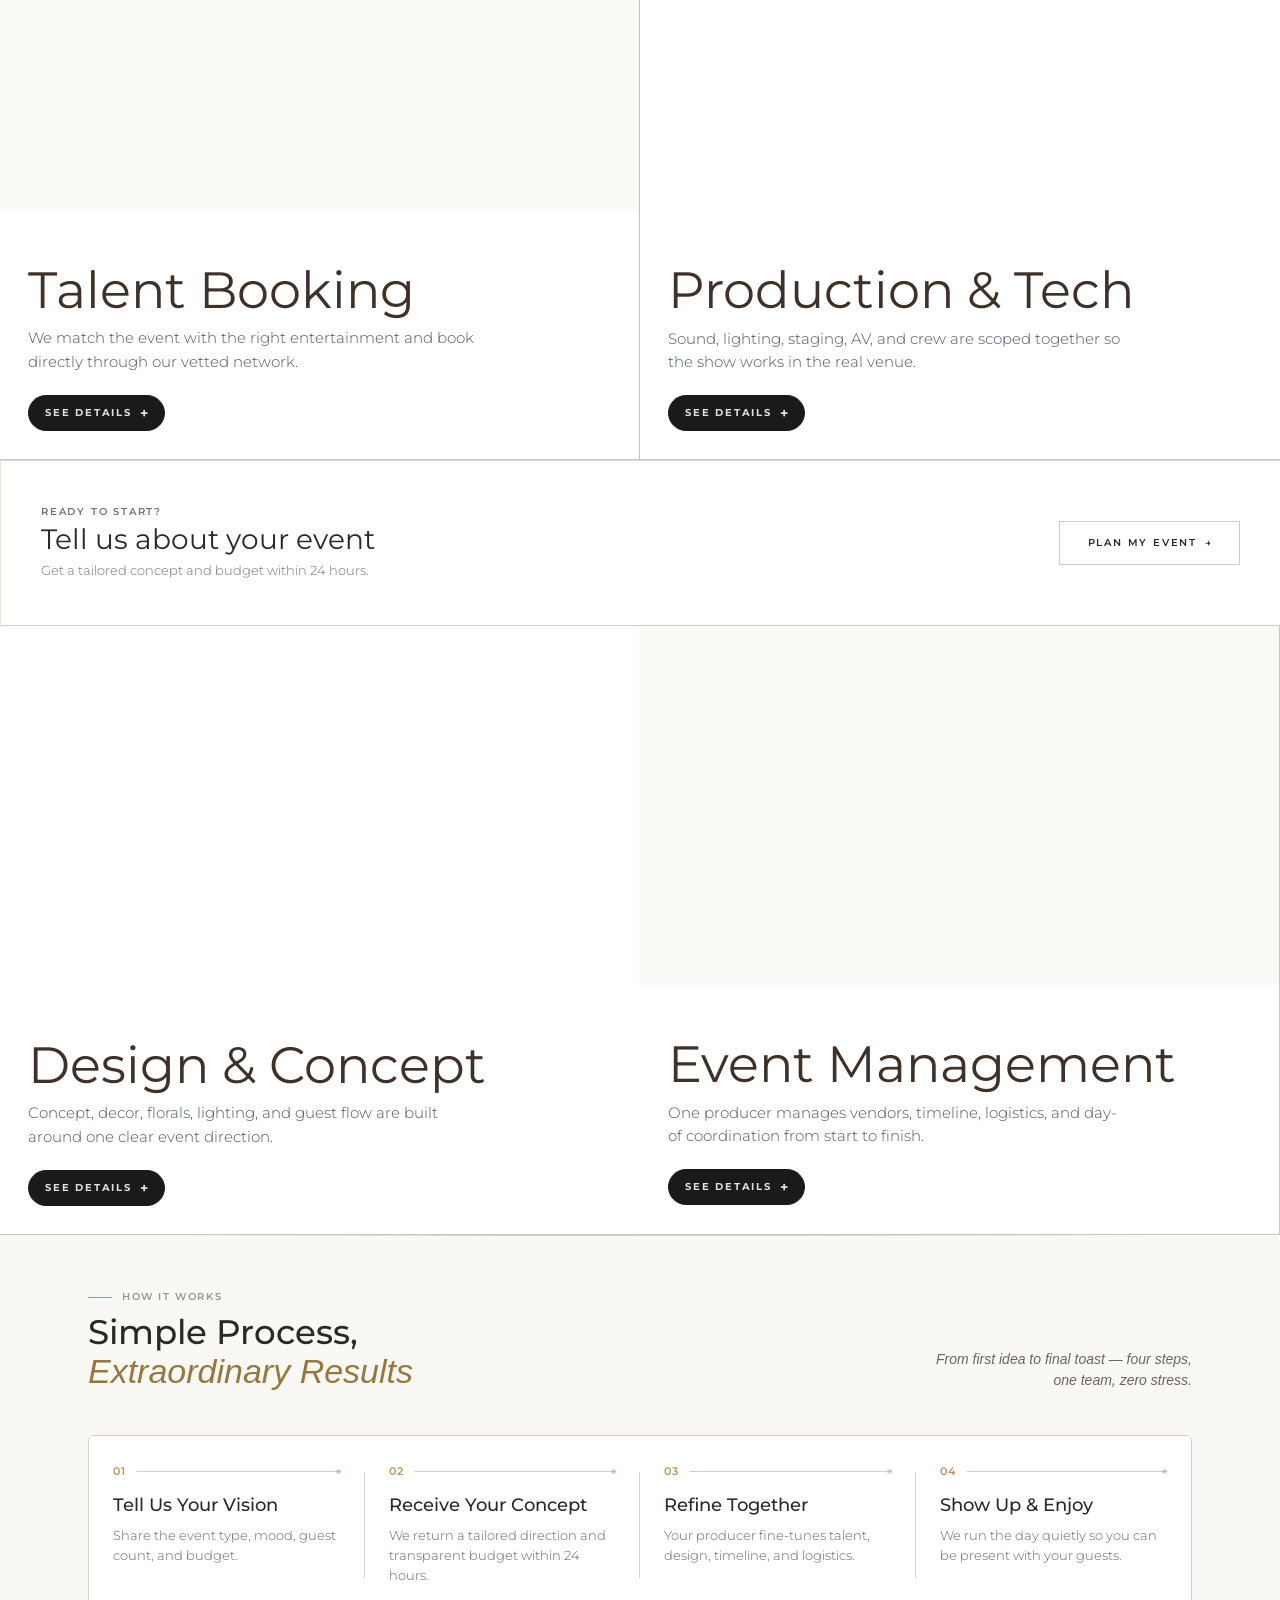
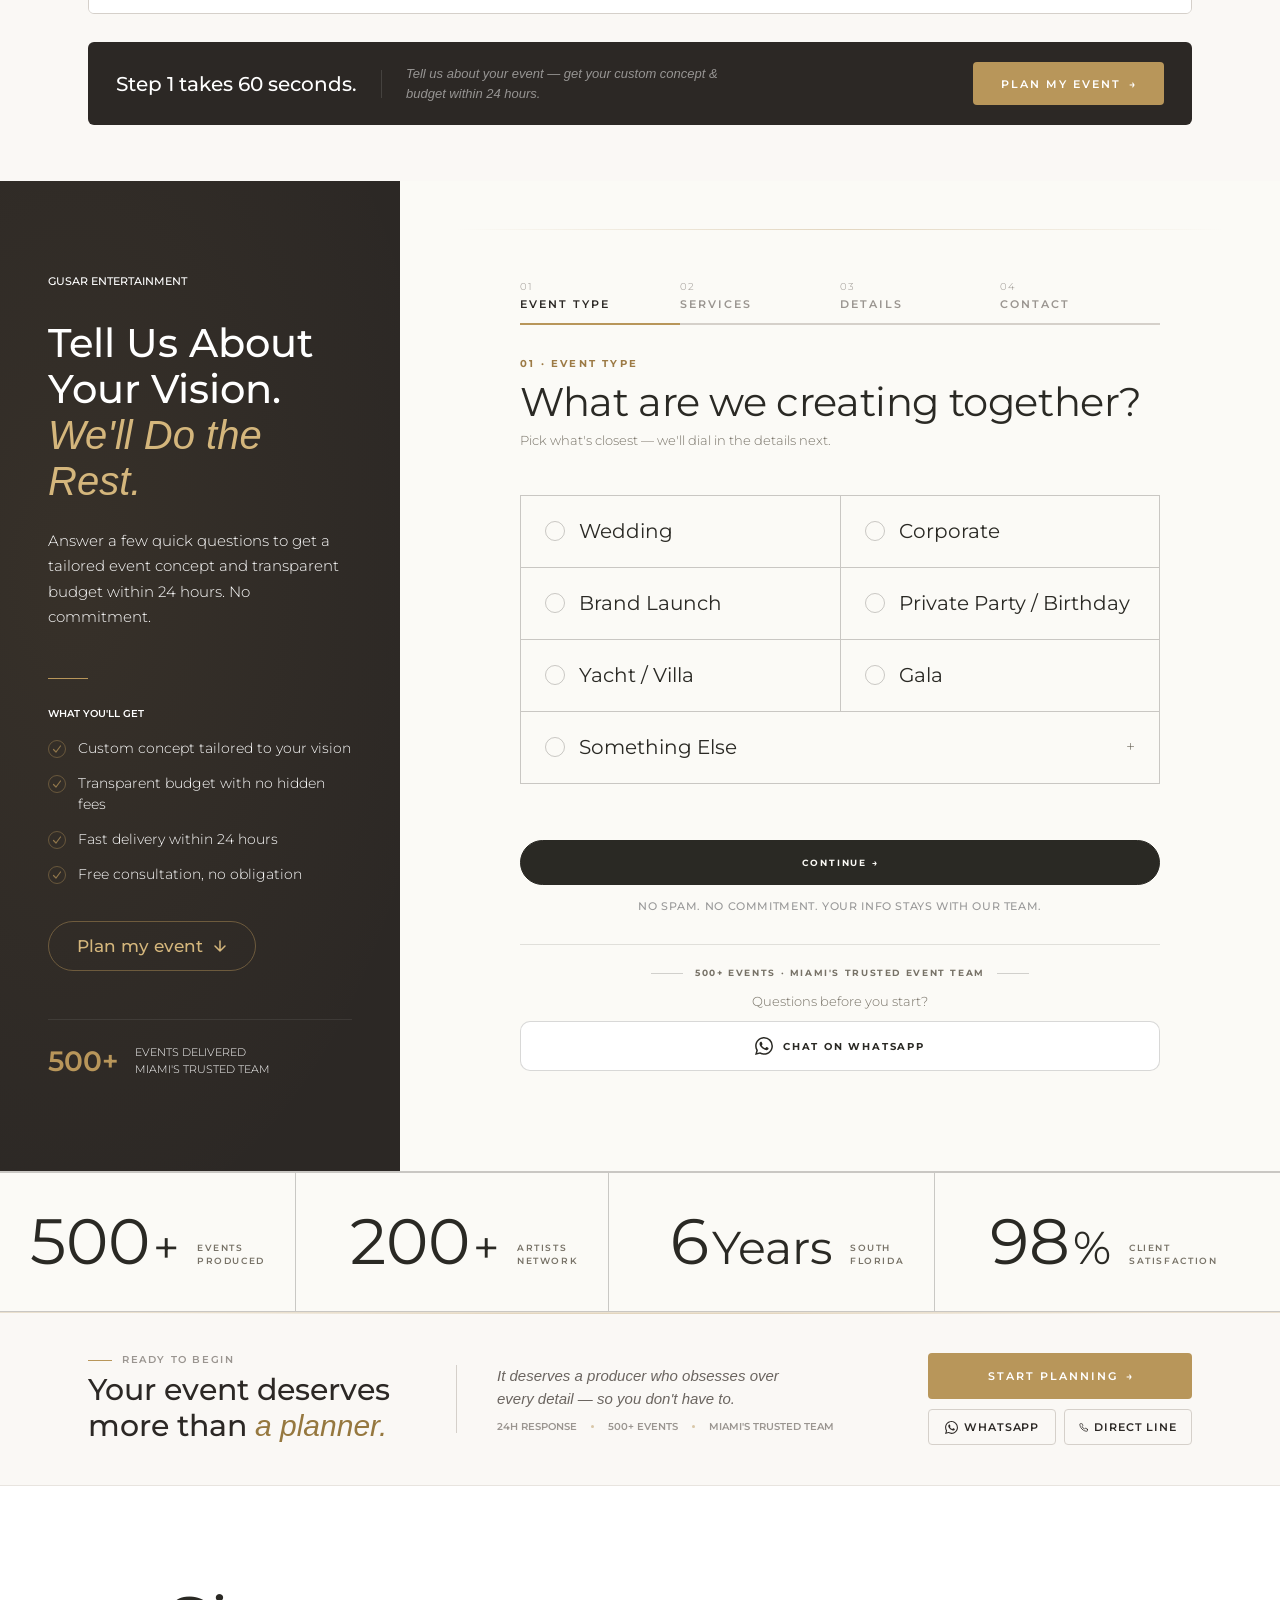
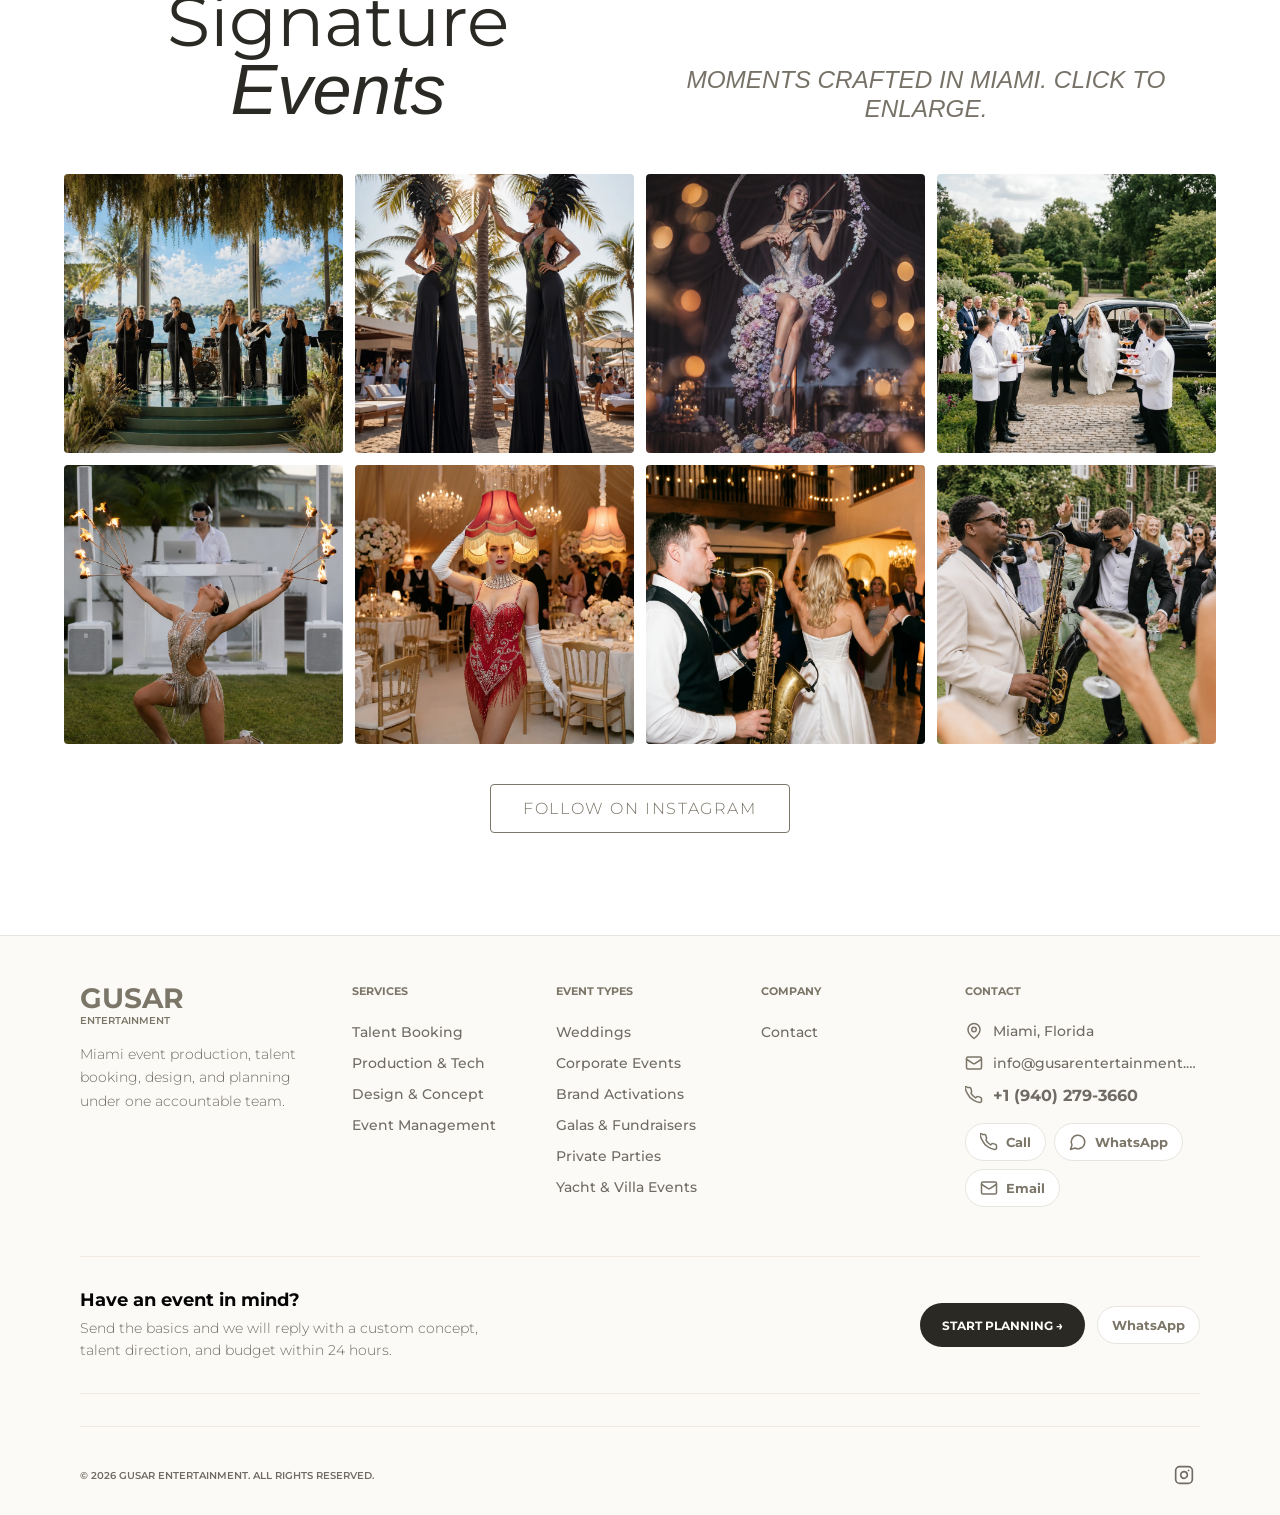
==== commit 50820e7b: "апи" ====
--- a/index.html
+++ b/index.html
@@ -11,7 +11,7 @@
 <link rel="preconnect" href="https://images.unsplash.com">
 <link rel="dns-prefetch" href="//images.unsplash.com">
 <link href="https://fonts.googleapis.com/css2?family=Cormorant+Garamond:ital,wght@0,300;0,400;0,500;0,600;1,300;1,400&amp;family=Jost:wght@300;400;500;600;700&amp;family=Montserrat:wght@300;400;500;600;700&amp;display=swap" rel="stylesheet">
-  <link rel="stylesheet" href="css/style.css?v=quiz-unified-style-1">
+  <link rel="stylesheet" href="css/style.css?v=svc-modal-1">
 <style>
 @media (max-width: 900px) {
   body.home-light #process {
--- a/css/style.css
+++ b/css/style.css
@@ -13115,3 +13115,133 @@
     font-size: clamp(24px, 7vw, 32px) !important;
   }
 }
+
+/* ============================================================
+   SERVICE CARD MODAL POPUP
+   ============================================================ */
+.svc-modal-overlay {
+  position: fixed;
+  inset: 0;
+  background: rgba(0, 0, 0, 0.6);
+  z-index: 9999;
+  display: flex;
+  align-items: center;
+  justify-content: center;
+  padding: 16px;
+  opacity: 0;
+  transition: opacity 0.3s ease;
+}
+.svc-modal-overlay[hidden] {
+  display: none !important;
+}
+.svc-modal-overlay.is-visible {
+  opacity: 1;
+}
+.svc-modal-box {
+  position: relative;
+  background: #fff;
+  border-radius: 16px;
+  box-shadow: 0 25px 50px -12px rgba(0, 0, 0, 0.35), 0 8px 20px rgba(0, 0, 0, 0.15);
+  padding: 44px 40px 40px;
+  width: 100%;
+  max-width: 500px;
+  transform: scale(0.95);
+  transition: transform 0.3s ease;
+}
+.svc-modal-overlay.is-visible .svc-modal-box {
+  transform: scale(1);
+}
+.svc-modal-close {
+  position: absolute;
+  top: 14px;
+  right: 14px;
+  width: 34px;
+  height: 34px;
+  border: none;
+  background: transparent;
+  font-size: 18px;
+  line-height: 1;
+  color: #aaa;
+  cursor: pointer;
+  display: flex;
+  align-items: center;
+  justify-content: center;
+  border-radius: 50%;
+  transition: color 0.2s ease, background 0.2s ease;
+}
+.svc-modal-close:hover {
+  color: #2a2924;
+  background: rgba(0, 0, 0, 0.07);
+}
+.svc-modal-num {
+  display: block;
+  font-family: 'Cormorant Garamond', Georgia, serif;
+  font-size: 13px;
+  font-weight: 600;
+  letter-spacing: 0.18em;
+  text-transform: uppercase;
+  color: #b8965a;
+  margin-bottom: 10px;
+}
+.svc-modal-title {
+  font-family: 'Cormorant Garamond', Georgia, serif;
+  font-size: 30px;
+  font-weight: 600;
+  color: #2a2924;
+  margin: 0 0 14px;
+  letter-spacing: 0.01em;
+  line-height: 1.2;
+}
+.svc-modal-copy {
+  font-family: 'Inter', Arial, sans-serif;
+  font-size: 15px;
+  line-height: 1.7;
+  color: #666;
+  margin: 0 0 24px;
+}
+.svc-modal-divider {
+  width: 40px;
+  height: 1px;
+  background: #d4b67c;
+  margin: 0 0 20px;
+}
+.svc-modal-list {
+  list-style: none;
+  padding: 0;
+  margin: 0;
+  display: flex;
+  flex-direction: column;
+  gap: 12px;
+}
+.svc-modal-list li {
+  padding-left: 22px;
+  position: relative;
+  font-family: 'Inter', Arial, sans-serif;
+  font-size: 14px;
+  line-height: 1.6;
+  color: #2a2924;
+}
+.svc-modal-list li::before {
+  content: '';
+  position: absolute;
+  left: 0;
+  top: 7px;
+  width: 7px;
+  height: 7px;
+  border-radius: 50%;
+  background: #b8965a;
+  flex-shrink: 0;
+}
+
+@media (max-width: 600px) {
+  .svc-modal-overlay {
+    padding: 16px;
+    align-items: flex-end;
+  }
+  .svc-modal-box {
+    padding: 36px 24px 32px;
+    border-radius: 16px 16px 12px 12px;
+    max-width: 100%;
+    margin-bottom: 8px;
+  }
+}
